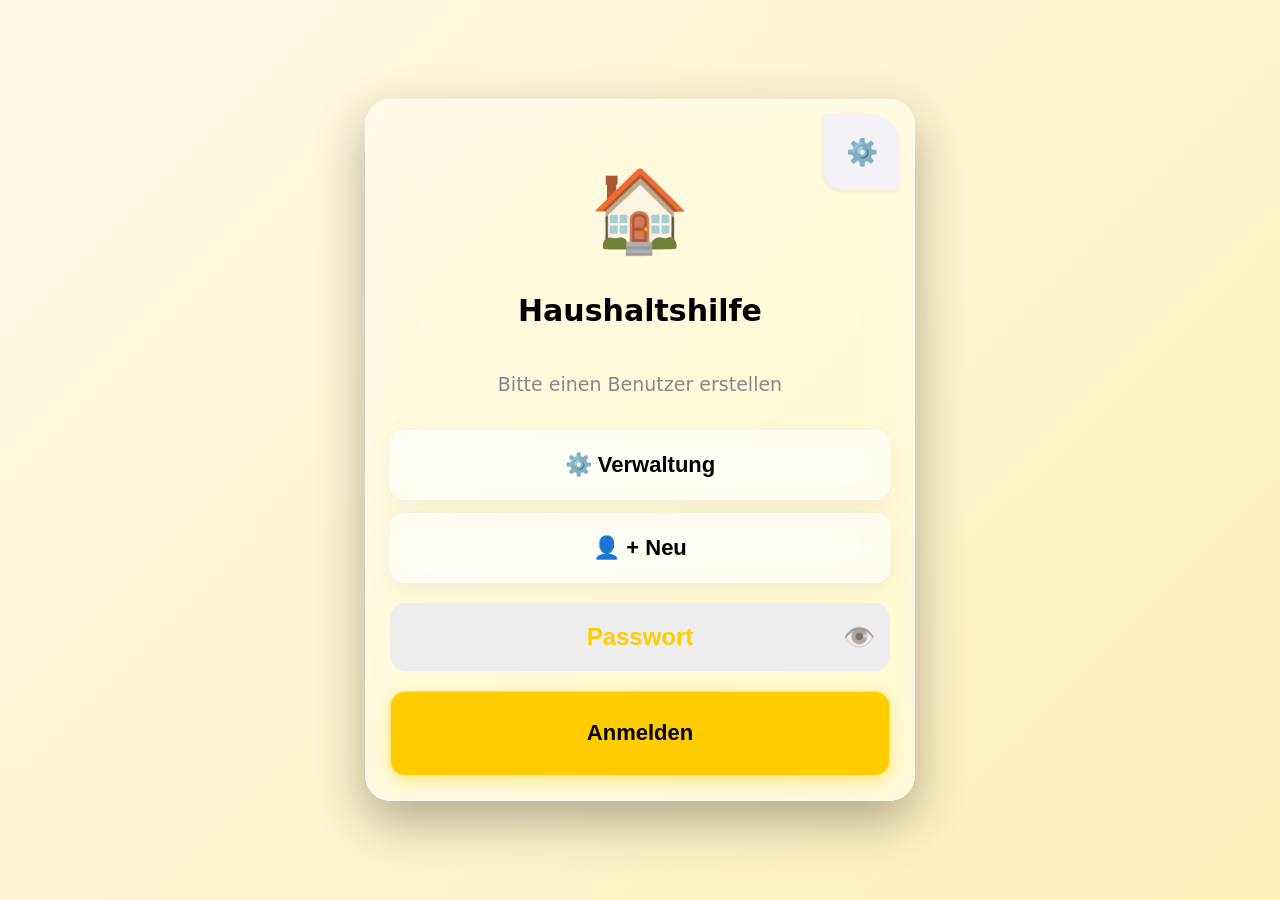
==== custom_components/haushaltshilfe/www/index.html @ 8646f54f "Add files via upload" ====
<!DOCTYPE html>
<html lang="de">
<head>
    <meta charset="UTF-8">
    <meta name="viewport" content="width=device-width, initial-scale=1.0, maximum-scale=1.0, user-scalable=no, shrink-to-fit=no, viewport-fit=cover">
    <title>Haus-Zentrale Pro 🏠</title>

    <link rel="icon" type="image/png" href="icon.png">
    <link rel="apple-touch-icon" href="icon.png">
    <link rel="manifest" href="app.webmanifest">
    
    <meta name="mobile-web-app-capable" content="yes">
    <meta name="apple-mobile-web-app-capable" content="yes">
    <meta name="theme-color" content="#ffffff">
    <meta name="referrer" content="same-origin">

    <!-- Stylesheets -->
    <link rel="stylesheet" href="style.css">
    <link rel="stylesheet" href="glass-theme.css">
    <link rel="stylesheet" href="dark-theme.css">
    <link rel="stylesheet" href="green-theme.css">
    <link rel="stylesheet" href="blue-theme.css">
    <link rel="stylesheet" href="light-theme.css">
    <link rel="stylesheet" href="winter-theme.css">
    <link rel="stylesheet" href="xmas-theme.css">
    <link rel="stylesheet" href="newyear-theme.css">
    
</head>
<body>

<div class="theme-menu-container">
    <button type="button" class="theme-toggle-top" onclick="toggleThemeMenu(event)">🎨🔍</button>
    <div id="themeDropdown" class="theme-dropdown" style="width: 260px;">
        
        <!-- OBEN: Theme-Modus (bleibt exakt so) -->
        <div onclick="event.stopPropagation()" style="display: flex; align-items: center; justify-content: space-between; padding: 10px 12px; cursor: default; border-bottom: 1px solid rgba(255,255,255,0.15); margin-bottom: 6px;">
            <span style="font-weight: 800; font-size: 0.95rem; letter-spacing: 0.5px;">🎨 Theme-Modus</span>
            <div id="themeModeBtn" onclick="toggleThemeMode()" style="font-weight: 700; cursor: pointer; padding: 6px 10px; border-radius: 8px; background: rgba(255,255,255,0.15); font-size: 0.85rem;">
                Auto 🤖
            </div>
        </div>

        <!-- MITTE: Die Themen als 2-Spalten-Grid (2 Reihen nebeneinander) -->
        <div style="display: grid; grid-template-columns: 1fr 1fr; gap: 4px; padding: 0 6px; margin-bottom: 6px;">
            <div onclick="setTheme('theme-glass')" style="padding: 8px 6px; text-align: center; border-radius: 6px;">💎 Glass</div>
            <div onclick="setTheme('theme-dark')" style="padding: 8px 6px; text-align: center; border-radius: 6px;">🌑 Dark</div>
            <div onclick="setTheme('theme-light')" style="padding: 8px 6px; text-align: center; border-radius: 6px;">☀️ Light</div>
            <div onclick="setTheme('theme-green')" style="padding: 8px 6px; text-align: center; border-radius: 6px;">🟢 Green</div>
            <div onclick="setTheme('theme-blue')" style="padding: 8px 6px; text-align: center; border-radius: 6px;">🔵 Blue</div>
            <div onclick="setTheme('theme-winter')" style="padding: 8px 6px; text-align: center; border-radius: 6px;">❄️ Winter</div>
            <div onclick="setTheme('theme-xmas')" style="padding: 8px 6px; text-align: center; border-radius: 6px; font-size: 0.85rem;">🎄 Weihnachten</div>
            <div onclick="setTheme('theme-newyear')" style="padding: 8px 6px; text-align: center; border-radius: 6px; font-size: 0.8rem;">🎆 Neujahr</div>
        </div>
        
        <!-- UNTEN: Der Zoom-Regler -->
        <div class="zoom-control-row" onclick="event.stopPropagation()" style="display:flex; align-items:center; justify-content:space-between; gap:8px; padding:10px 12px; cursor:default; border-top: 1px solid rgba(255,255,255,0.15);">
            <button type="button" class="zoom-btn" onclick="adjustSystemZoom(-0.05)">−</button>
            <span class="zoom-display" id="quickZoomLabel" onclick="resetQuickZoom()" title="Auf 100% zurücksetzen">100%</span>
            <button type="button" class="zoom-btn" onclick="adjustSystemZoom(0.05)">+</button>
        </div>
    </div>
</div>

</div>
<!-- LOGIN OVERLAY -->
<div id="loginOverlay">
    <div class="login-card">
        <button type="button" onclick="openSystemSettings()" style="position:absolute; top:0; right:0; background:#f2f2f7; border:none; border-bottom-left-radius:20px; border-top-right-radius:30px; width:60px; height:60px; font-size:1.3rem; cursor:pointer; display:flex; align-items:center; justify-content:center; z-index:10; color:#8e8e93; box-shadow: -2px 2px 5px rgba(0,0,0,0.05);">⚙️</button>
        <div style="font-size: 80px; margin-top: 40px; margin-bottom: 10px;">🏠</div>
        <h2 style="margin-bottom: 25px;">Haushaltshilfe</h2>
        
        <div id="userGrid" class="user-grid-login"></div>

        <div style="display: flex; gap: 10px; margin-bottom: 20px;">
            <button id="admin-open-btn" class="admin-btn" onclick="toggleUserAdmin()">⚙️ Verwaltung</button>
            <button id="admin-close-btn" class="admin-btn" style="display:none !important; background:var(--danger); color:white;" onclick="closeUserAdmin()">❌ Beenden</button>
            <button class="admin-btn" onclick="addUserPrompt()">👤 + Neu</button>
        </div>

        <div style="position: relative; width: 100%; margin-bottom: 20px;">
            <input type="password" id="pw" placeholder="Passwort" 
                   style="width: 100%; padding: 20px; border-radius: 15px; border: none; background: #eee; text-align: center; box-sizing: border-box; font-size: 1.2rem; color: #333; outline: none;">
            <span id="eye-icon" onclick="togglePasswordVisibility()" 
                  style="position: absolute; right: 15px; top: 50%; transform: translateY(-50%); cursor: pointer; font-size: 1.3rem; user-select: none; opacity: 0.6;">
                  👁️
            </span>
        </div>

        <button type="button" class="btn-add btn-login-gradient" style="width:100%; border-radius:15px; font-weight: bold; height: 60px;" onclick="doLogin()">Anmelden</button>
    </div>
</div>

<!-- SYSTEM SETTINGS OVERLAY -->
<div id="settingsOverlay" style="display:none; position:fixed; inset:0; background:rgba(0,0,0,0.8); align-items:center; justify-content:center; z-index:3000; backdrop-filter: blur(8px); -webkit-backdrop-filter: blur(8px);">
    <div class="login-card" style="width:90%; max-width:500px; text-align:left; padding: 30px; border: 1px solid rgba(255,255,255,0.2); max-height: 90vh; overflow-y: auto;">
        <h3 style="margin-top:0; margin-bottom: 20px; color: var(--text); display: flex; align-items: center; gap: 10px;">
            <span style="font-size: 1.4rem;">⚙️</span> System-Einstellungen
        </h3>
        
        <!-- HA-TOKEN (nur für Kiosk/direkten URL-Aufruf, wird nur auf diesem Gerät gespeichert) -->
        <label style="font-size:0.75rem; font-weight:bold; color:var(--gray); display:block; margin-bottom:8px; letter-spacing: 0.5px;">HOME-ASSISTANT-TOKEN (NUR KIOSK-MODUS)</label>
        <input type="password" id="set_token" placeholder="Long-Lived Access Token einfügen" autocomplete="off" style="width:100%; padding:12px; margin-bottom:15px; border-radius:12px; border:1px solid #ddd; box-sizing:border-box; font-size: 0.9rem; background: var(--bg); color: var(--text); outline: none;">

        <div class="settings-protected">
        <!-- MASTER-PASSWORT -->
        <label style="font-size:0.75rem; font-weight:bold; color:var(--gray); display:block; margin-bottom:8px; letter-spacing: 0.5px;">NEUES MASTER-PASSWORT (LEER = UNVERÄNDERT)</label>
        <input type="password" id="set_master_pw" placeholder="Neues Master-Passwort..." autocomplete="new-password" style="width:100%; padding:12px; margin-bottom:15px; border-radius:12px; border:1px solid #ddd; box-sizing:border-box; font-size: 0.9rem; background: var(--bg); color: var(--text); outline: none;">

        <!-- ADMIN-PASSWORT -->
        <label style="font-size:0.75rem; font-weight:bold; color:var(--gray); display:block; margin-bottom:8px; letter-spacing: 0.5px;">NEUES ADMIN-PASSWORT (LEER = UNVERÄNDERT)</label>
        <input type="password" id="set_admin_pw" placeholder="Neues Admin-Passwort..." autocomplete="new-password" style="width:100%; padding:12px; margin-bottom:20px; border-radius:12px; border:1px solid #ddd; box-sizing:border-box; font-size: 0.9rem; background: var(--bg); color: var(--text); outline: none;">
        </div>

        <!-- ZOOM-EINSTELLUNG FÜR DIESES GERÄT -->
        <label style="font-size:0.75rem; font-weight:bold; color:var(--gray); display:block; margin-bottom:8px; letter-spacing: 0.5px;">GERÄTE-ZOOM (<span id="zoomPercentLabel">100%</span>)</label>
        <div class="zoom-control-row" style="display:flex; align-items:center; gap:12px; margin-bottom:20px; padding:12px; border-radius:12px;">
            <button type="button" class="zoom-btn" onclick="adjustSystemZoom(-0.05)">−</button>
            <input type="range" id="systemZoomRange" min="0.6" max="1.6" step="0.05" value="1" oninput="previewSystemZoom(this.value)" style="flex:1; cursor:pointer; accent-color: var(--primary);">
            <button type="button" class="zoom-btn" onclick="adjustSystemZoom(0.05)">+</button>
        </div>

        <div class="settings-protected">
        <!-- TABS AUSWAHL -->
        <label style="font-size:0.75rem; font-weight:bold; color:var(--gray); display:block; margin-bottom:10px; letter-spacing: 0.5px;">SICHTBARE TABS IN DER LEISTE</label>
        <div style="display:flex; flex-direction:column; gap:8px; margin-bottom:25px; background:#f9f9fb; padding:12px; border-radius:12px; border:1px solid #ddd;">
            <label style="display:flex; align-items:center; gap:10px; font-size:0.9rem; cursor:pointer;">
                <input type="checkbox" class="tab-toggle" value="shop" checked> 🛒 Einkaufsliste
            </label>
            <label style="display:flex; align-items:center; gap:10px; font-size:0.9rem; cursor:pointer;">
                <input type="checkbox" class="tab-toggle" value="todo" checked> 📋 Haushalt / Aufgaben
            </label>
            <label style="display:flex; align-items:center; gap:10px; font-size:0.9rem; cursor:pointer;">
                <input type="checkbox" class="tab-toggle" value="food" checked> 🍽️ Essensplan
            </label>
            <label style="display:flex; align-items:center; gap:10px; font-size:0.9rem; cursor:pointer;">
                <input type="checkbox" class="tab-toggle" value="trash" checked> 🗑️ Müllkalender
            </label>
            <label style="display:flex; align-items:center; gap:10px; font-size:0.9rem; cursor:pointer;">
                <input type="checkbox" class="tab-toggle" value="finance" checked> 💶 Finanzen
            </label>
        </div>
        </div>
        
        <!-- BUTTONS -->
        <div style="display:flex; gap:12px;">
            <button type="button" style="flex:1; background:var(--primary); height:50px; border-radius:15px; font-weight:bold; color: white; border: none; cursor: pointer;" onclick="saveSystemSettings()">Speichern</button>
            <button type="button" style="flex:1; background:var(--gray); height:50px; border-radius:15px; font-weight:bold; color: white; border: none; cursor: pointer;" onclick="closeSystemSettingsCancel()">Abbrechen</button>
        </div>
    </div>
</div>

<!-- HAUPT-APP -->
<div id="app" style="display:none;">
    <div class="status-bar" id="statusInfo"></div>

    <!-- EINKAUF TAB -->
    <div id="v-shop">
        <header><h1>Einkauf 🛒</h1></header>
        <div class="split-container">
            <div class="sidebar" id="shopSidebar"></div>
            <div class="main-content">
                <div class="input-card"><input type="text" id="in-shop" class="main-input" placeholder="Was fehlt?"><button class="btn-add" onclick="addShop()">+</button></div>
                <div class="admin-row"><button class="admin-btn" onclick="addNewCat('shop')">📂 + Kategorie</button><button class="admin-btn" onclick="addNewFav('shop')">⭐️ + Favoriten</button></div>
                <div class="cat-scroll" id="cats-shop"></div>
                <div class="fav-grid" id="favs-shop"></div>
                <ul id="list-shop"></ul>
            </div>
        </div>
    </div>

    <!-- WOCHENPLAN TAB -->
    <div id="v-food" style="display:none;">
        <header><h1>Wochenplan 🍽️</h1></header>
        <div class="admin-row"><button class="admin-btn" onclick="addNewCat('food')">📂 + Kategorie</button><button class="admin-btn" onclick="addNewFav('food')">⭐️ + Favoriten</button></div>
        <div class="cat-scroll" id="cats-food"></div>
        <div class="fav-grid" id="favs-food"></div>
        <div class="week-grid">
             <div class="day-card" id="card-0"><div class="day-label"><span>🥣</span>MO</div><input type="text" id="plan-0" class="day-input" placeholder="Planlos" onchange="saveFood(0)"><select id="cook-0" class="cook-select" onchange="saveFood(0)"></select></div>
             <div class="day-card" id="card-1"><div class="day-label"><span>🥗</span>DI</div><input type="text" id="plan-1" class="day-input" placeholder="Planlos" onchange="saveFood(1)"><select id="cook-1" class="cook-select" onchange="saveFood(1)"></select></div>
             <div class="day-card" id="card-2"><div class="day-label"><span>🍲</span>MI</div><input type="text" id="plan-2" class="day-input" placeholder="Planlos" onchange="saveFood(2)"><select id="cook-2" class="cook-select" onchange="saveFood(2)"></select></div>
             <div class="day-card" id="card-3"><div class="day-label"><span>🍝</span>DO</div><input type="text" id="plan-3" class="day-input" placeholder="Planlos" onchange="saveFood(3)"><select id="cook-3" class="cook-select" onchange="saveFood(3)"></select></div>
             <div class="day-card" id="card-4"><div class="day-label"><span>🍕</span>FR</div><input type="text" id="plan-4" class="day-input" placeholder="Planlos" onchange="saveFood(4)"><select id="cook-4" class="cook-select" onchange="saveFood(4)"></select></div>
             <div class="day-card" id="card-5"><div class="day-label"><span>🍔</span>SA</div><input type="text" id="plan-5" class="day-input" placeholder="Planlos" onchange="saveFood(5)"><select id="cook-5" class="cook-select" onchange="saveFood(5)"></select></div>
             <div class="day-card" id="card-6"><div class="day-label"><span>🍗</span>SO</div><input type="text" id="plan-6" class="day-input" placeholder="Planlos" onchange="saveFood(6)"><select id="cook-6" class="cook-select" onchange="saveFood(6)"></select></div>
        </div>
        <button class="admin-btn" style="margin-top:25px; width:100%; border-style:solid; color:var(--danger); background:#fff5f5; padding: 15px;" onclick="clearWeek()">Woche zurücksetzen 🧹</button>
    </div>

    <!-- HAUS / TODO TAB -->
    <div id="v-todo" style="display:none;">
        <header><h1>Haus 🏠</h1></header>
        <div class="split-container">
            <div class="sidebar" id="todoSidebar"></div>
            <div class="main-content">
                <div class="input-card"><input type="text" id="in-todo" class="main-input" placeholder="Aufgabe..."><button class="btn-add" style="background:var(--todo)" onclick="addTodo()">+</button></div>
                <div class="admin-row"><button class="admin-btn" onclick="addNewCat('todo')">📂 + Kategorie</button><button class="admin-btn" onclick="addNewFav('todo')">⭐️ + Favoriten</button></div>
                <div class="cat-scroll" id="cats-todo"></div>
                <div class="fav-grid" id="favs-todo"></div>
                <ul id="list-todo"></ul>
            </div>
        </div>
    </div>
    
    <!-- FINANZEN TAB -->
    <div id="v-finance" style="display:none; padding-top: 20px;">
        
        <!-- ANSICHT 1: JAHRE-ÜBERSICHT -->
        <div id="finance-years-view">
            <header style="margin-bottom: 20px; padding: 0 15px;">
                <h1 style="margin: 0;">Finanz-Historie 📅</h1>
            </header>
            
            <div class="finance-controls" style="margin: 10px 15px 20px 15px; display: flex; gap: 12px; width: calc(100% - 30px); box-sizing: border-box;">
                <button type="button" onclick="addNewYear()" style="flex: 1; min-width: 0; background: var(--primary); color: white; border: none; padding: 15px 10px; border-radius: 15px; font-weight: bold; font-size: 0.95rem; cursor: pointer; box-shadow: 0 4px 10px rgba(0,0,0,0.1); white-space: nowrap; text-overflow: ellipsis; overflow: hidden;">
                    ➕ Jahr hinzufügen
                </button>
                <button type="button" onclick="if(typeof openFixkostenModal === 'function') { openFixkostenModal(); } else { document.getElementById('fixkostenModal').style.display='flex'; }" style="flex: 1; min-width: 0; background: var(--card); color: var(--text); border: 1px solid rgba(0,0,0,0.15); padding: 15px 10px; border-radius: 15px; font-weight: bold; font-size: 0.95rem; cursor: pointer; box-shadow: 0 4px 10px rgba(0,0,0,0.1); white-space: nowrap; text-overflow: ellipsis; overflow: hidden;">
                    ⚙️ Fixkosten verwalten
                </button>
            </div>

            <div id="years-container" style="margin: 0 15px; display: grid; gap: 15px;"></div>
        </div>

        <!-- ANSICHT 2: MONATS-ÜBERSICHT FÜR DAS GEWÄHLTE JAHR -->
        <div id="finance-months-view" style="display: none;">
            <header style="margin-bottom: 20px; padding: 0 15px; display: flex; align-items: center; gap: 12px;">
                <button type="button" onclick="backToYears()" style="background: var(--card); border: 1px solid rgba(0,0,0,0.15); border-radius: 12px; width: 40px; height: 40px; font-size: 1.2rem; cursor: pointer; display: flex; align-items: center; justify-content: center; color: var(--text);">⬅️</button>
                <h1 id="finance-year-title" style="margin: 0; font-size: 1.5rem;">Jahr</h1>
            </header>
            
            <div class="finance-controls" style="margin: 10px 15px 20px 15px; display: flex; gap: 12px; width: calc(100% - 30px); box-sizing: border-box;">
                <button type="button" onclick="addNewMonth()" style="flex: 1; min-width: 0; background: var(--primary); color: white; border: none; padding: 15px 10px; border-radius: 15px; font-weight: bold; font-size: 0.95rem; cursor: pointer; box-shadow: 0 4px 10px rgba(0,0,0,0.1); white-space: nowrap; text-overflow: ellipsis; overflow: hidden;">
                    ➕ Monat in diesem Jahr hinzufügen
                </button>
                <button type="button" onclick="if(typeof openFixkostenModal === 'function') { openFixkostenModal(); } else { document.getElementById('fixkostenModal').style.display='flex'; }" style="flex: 1; min-width: 0; background: var(--card); color: var(--text); border: 1px solid rgba(0,0,0,0.15); padding: 15px 10px; border-radius: 15px; font-weight: bold; font-size: 0.95rem; cursor: pointer; box-shadow: 0 4px 10px rgba(0,0,0,0.1); white-space: nowrap; text-overflow: ellipsis; overflow: hidden;">
                    ⚙️ Fixkosten verwalten
                </button>
            </div>

            <div id="months-container" style="margin: 0 15px; display: grid; gap: 15px;"></div>
        </div>

        <!-- MODAL 1: FINANZ-DETAILS / MONAT -->
        <div id="finance-modal" style="display:none; position:fixed; inset:0; background:rgba(0,0,0,0.8); z-index:10001; backdrop-filter:blur(10px); align-items:center; justify-content:center; padding:20px;">
            <div style="background:var(--card); width:100%; max-width:550px; border-radius:30px; position:relative; max-height:90vh; display:flex; flex-direction:column; box-shadow: 0 20px 50px rgba(0,0,0,0.3); overflow:hidden;">
               <button type="button" onclick="closeFinanceModal()" style="position:absolute; top:1px; right:1px; background:var(--bg); border:none; border-radius:50%; width:20px; height:20px; cursor:pointer; color:var(--text); font-weight:bold; z-index:100;">✕</button>

                <div id="modal-header-fixed" style="padding:10px; background:var(--card); border-bottom:1px solid rgba(0,0,0,0.1); z-index:10;">
                </div>

                <div id="modal-content" style="overflow-y:auto; flex:1; padding:10px 25px 25px 25px;">
                </div>
            </div>
        </div>

        <!-- MODAL 2: EIGENE FIXKOSTEN-VORLAGEN VERWALTEN -->
        <div id="fixkostenModal" style="display:none; position:fixed; inset:0; background:rgba(0,0,0,0.8); z-index:10002; backdrop-filter:blur(10px); -webkit-backdrop-filter:blur(10px); align-items:center; justify-content:center; padding:20px;">
            <div style="background:var(--card); width:100%; max-width:550px; border-radius:30px; position:relative; max-height:90vh; display:flex; flex-direction:column; box-shadow: 0 20px 50px rgba(0,0,0,0.3); overflow:hidden; padding: 25px; box-sizing: border-box;">
                
                <button type="button" onclick="if(typeof cancelFixkostenEdit === 'function') cancelFixkostenEdit(); document.getElementById('fixkostenModal').style.display='none'" style="position:absolute; top:20px; right:20px; background:var(--bg); border:none; border-radius:50%; width:40px; height:40px; cursor:pointer; color:var(--text); font-weight:bold; z-index:100;">✕</button>

                <h2 style="margin-top:0; color:var(--text); font-size:1.3rem; display:flex; align-items:center; gap:10px;">
                    ⚙️ Standard-Fixkosten
                </h2>
                <p style="font-size:0.8rem; color:var(--gray); margin-bottom:15px; line-height: 1.3;">
                    Erstelle deine eigenen wiederkehrenden Posten. Diese werden beim Anlegen eines neuen Monats automatisch eingefügt.
                </p>
                
                <!-- Eingabefelder für NEUEN Eintrag -->
                <div style="display:flex; flex-direction:column; gap:10px; margin-bottom:20px; background:var(--bg); padding:15px; border-radius:20px;">
                    <div>
                        <label style="font-size:0.7rem; font-weight:bold; color:var(--gray); display:block; margin-bottom:4px;">BEZEICHNUNG</label>
                        <input type="text" id="tpl_title" placeholder="z. B. Miete, Strom, Internet, KFZ" style="width:100%; padding:12px; border-radius:12px; border:1px solid rgba(0,0,0,0.1); box-sizing:border-box; outline:none; font-size:0.9rem; background:var(--card); color:var(--text);">
                    </div>
                    
                    <div style="display:flex; gap:10px;">
                        <div style="flex:1;">
                            <label style="font-size:0.7rem; font-weight:bold; color:var(--gray); display:block; margin-bottom:4px;">BETRAG (€)</label>
                            <input type="number" step="0.01" id="tpl_amount" placeholder="0.00" style="width:100%; padding:12px; border-radius:12px; border:1px solid rgba(0,0,0,0.1); box-sizing:border-box; outline:none; font-size:0.9rem; background:var(--card); color:var(--text);">
                        </div>
                        <div style="flex:1.4;">
                            <label style="font-size:0.7rem; font-weight:bold; color:var(--gray); display:block; margin-bottom:4px;">ANFALLES-INTERVALL</label>
                            <select id="tpl_months" style="width:100%; padding:12px; border-radius:12px; border:1px solid rgba(0,0,0,0.1); box-sizing:border-box; outline:none; font-size:0.9rem; background:var(--card); color:var(--text);">
                                <option value="all">Jeden Monat</option>
                                <option value="1,4,7,10">Quartalsweise (Jan, Apr, Jul, Okt)</option>
                                <option value="1,7">Halbjährlich (Jan, Jul)</option>
                                <option value="1">Nur im Januar</option>
                                <option value="2">Nur im Februar</option>
                                <option value="3">Nur im März</option>
                                <option value="4">Nur im April</option>
                                <option value="5">Nur im Mai</option>
                                <option value="6">Nur im Juni</option>
                                <option value="7">Nur im Juli</option>
                                <option value="8">Nur im August</option>
                                <option value="9">Nur im September</option>
                                <option value="10">Nur im Oktober</option>
                                <option value="11">Nur im November</option>
                                <option value="12">Nur im Dezember</option>
                            </select>
                        </div>
                    </div>

                    <!-- BUTTON-ZEILE DIREKT IM HTML: Speichern + Stift (Bearbeiten) + Abbrechen -->
                    <div style="display:flex; gap:10px; margin-top:5px;">
                        <button type="button" id="tplSaveBtn" data-edit-index="-1" onclick="addFixkostenTemplate()" style="flex:1; background:var(--primary); color:white; padding:14px; border:none; border-radius:12px; font-weight:bold; cursor:pointer; font-size:0.95rem; box-shadow: 0 4px 10px rgba(0,0,0,0.1);">
                            ➕ Fixkosten-Eintrag speichern
                        </button>
                        <button type="button" id="tplEditBtn" onclick="if(typeof toggleFixkostenEditMode === 'function') toggleFixkostenEditMode();" style="background:var(--accent); color:white; padding:14px 18px; border:none; border-radius:12px; font-weight:bold; cursor:pointer; font-size:1.1rem; box-shadow: 0 4px 10px rgba(0,0,0,0.1);" title="Vorlage bearbeiten">
                            ✏️
                        </button>
                        <button type="button" id="tplCancelEditBtn" onclick="cancelFixkostenEdit()" style="display:none; background:var(--danger); color:white; padding:14px 18px; border:none; border-radius:12px; font-weight:bold; cursor:pointer; font-size:1.1rem; box-shadow: 0 4px 10px rgba(0,0,0,0.1);" title="Bearbeiten abbrechen">
                            ✖
                        </button>
                    </div>
                </div>

                <!-- Liste -->
                <label style="font-size:0.7rem; font-weight:bold; color:var(--gray); display:block; margin-bottom:4px;">DEINE VORLAGEN</label>
                <div style="font-size:0.9rem; font-weight:700; color:var(--gray); opacity:0.8; margin-bottom:8px; display:flex; align-items:center; gap:4px;">
                    💡 <span>Tipp: Klicke auf einen Eintrag, um ihn zu bearbeiten.</span>
                </div>
                <div id="fixkostenList" style="overflow-y:auto; flex:1; display:flex; flex-direction:column; gap:8px; margin-bottom:15px; padding-right:5px;"></div>

                <button type="button" onclick="if(typeof cancelFixkostenEdit === 'function') cancelFixkostenEdit(); document.getElementById('fixkostenModal').style.display='none'" style="width:100%; background:var(--bg); color:var(--text); padding:14px; border:none; border-radius:15px; font-weight:bold; cursor:pointer;">
                    Schließen
                </button>
            </div>
        </div>
    </div>

    <!-- MÜLL TAB -->
    <div id="v-trash" style="display:none;">
        <header><h1>Müllabfuhr 🚛</h1></header>
        <div id="trash-content" style="background:var(--card); border-radius:25px; padding:25px; box-shadow: 0 4px 12px rgba(0,0,0,0.05); color: var(--text);">Lädt...</div>
    </div>

    <!-- TAB BAR -->
    <nav class="tab-bar">
        <button class="tab-item" id="t-shop" onclick="tab('shop')">
            <span class="icon">🛒</span>
            <span id="badge-shop" class="badge">0</span>
            Shop
        </button>
        <button class="tab-item" id="t-food" onclick="tab('food')">
            <span class="icon">🍽️</span>
            Essen
        </button>
        <button class="tab-item" id="t-todo" onclick="tab('todo')">
            <span class="icon">🏠</span>
            <span id="badge-todo" class="badge">0</span>
            Haus
        </button>
        <button class="tab-item" id="t-finance" onclick="tab('finance')"><span class="icon">💰</span>Finanzen</button>
        <button class="tab-item" id="t-trash" onclick="tab('trash')"><span class="icon">🚛</span>Müll</button>
        <button class="tab-item" id="t-logout" onclick="logout()"><span class="icon">🚪</span>Logout</button>
    </nav>
</div>

<div id="intervalModal" style="display:none; position:fixed; inset:0; background:rgba(0,0,0,0.6); align-items:center; justify-content:center; z-index:4000; backdrop-filter: blur(5px);">
    <div class="modal-content" style="background:var(--card); padding:25px; border-radius:25px; text-align:center; width:90%; max-width:400px; color: var(--text); position: relative;">
        
        <h3 style="margin-top:0; margin-bottom:20px;">Aufgabe hinzufügen</h3>
        
        <h3 id="modalTitle" style="width:100%; font-size: 1.5rem padding:12px; border-radius:12px; border:1px solid rgba(0,0,0,0.1); margin-bottom:15px; background:var(--bg); color:var(--text); box-sizing:border-box; outline: none;">Aufgabe Details</h3>
        
        <label style="font-size:0.7rem; color:var(--gray); display:block; text-align:left; margin-bottom:5px; text-transform: uppercase; font-weight: bold;">Zugeordnet an:</label>
        <select id="modalAssignee" style="width:100%; padding:15px; border-radius:15px; border:1px solid rgba(0,0,0,0.1); margin-bottom:15px; background: var(--bg); color: var(--text); outline: none; font-size: 1rem;"></select>

        <label style="font-size:0.7rem; color:var(--gray); display:block; text-align:left; margin-bottom:5px; text-transform: uppercase; font-weight: bold;">Option 1: Intervall (Zahl)</label>
        <input type="number" id="modalValue" value="1" style="width:100%; box-sizing: border-box; display:block; margin-bottom:15px; padding:15px; border-radius:15px; border:1px solid rgba(0,0,0,0.1); text-align:center; font-size:2.8rem; font-weight:bold; background: var(--bg); color: var(--text); outline: none;">
        
        <div style="display:flex; gap:10px; margin-bottom:20px;">
            <button onclick="confirmInterval('m')" style="flex:1; padding:15px 10px; background:var(--todo); color:white; border:none; border-radius:15px; font-weight:bold; cursor: pointer; font-size:1.5rem">Minuten</button>
            <button onclick="confirmInterval('s')" style="flex:1; padding:15px 10px; background:var(--todo); color:white; border:none; border-radius:15px; font-weight:bold; cursor: pointer; font-size:1.5rem">Stunden</button>
            <button onclick="confirmInterval('t')" style="flex:1; padding:15px 10px; background:var(--primary); color:white; border:none; border-radius:15px; font-weight:bold; cursor: pointer; font-size:1.5rem">Tage</button>
        </div>
        
        <div style="margin-top: 15px;">
            <label style="font-weight: bold; display: block; margin-bottom: 5px;">Standard-Uhrzeit:</label>
            <input type="time" id="modalTime" value="10:00" style="width:100%; padding:12px; border-radius:12px; border:1px solid #ddd; font-size:2.8rem; font-family: inherit;">
        </div>

        <label style="font-size:0.7rem; color:var(--gray); display:block; text-align:left; margin-bottom:5px; text-transform: uppercase; font-weight: bold;">Option 3: Wiederholung an Wochentagen</label>
        <div class="weekday-row" style="display: flex; gap: 8px; justify-content: space-between; margin-bottom: 15px;">
            <div class="day-dot" onclick="toggleDay(1, this)">M</div>
            <div class="day-dot" onclick="toggleDay(2, this)">D</div>
            <div class="day-dot" onclick="toggleDay(3, this)">M</div>
            <div class="day-dot" onclick="toggleDay(4, this)">D</div>
            <div class="day-dot" onclick="toggleDay(5, this)">F</div>
            <div class="day-dot" onclick="toggleDay(6, this)">S</div>
            <div class="day-dot" onclick="toggleDay(0, this)">S</div>
        </div>
        <button onclick="confirmInterval('days')" style="width:100%; padding:15px; background:var(--todo); color:white; border:none; border-radius:15px; font-weight:bold; margin-bottom: 20px; cursor: pointer;font-size: 1.5rem">Tage Speichern</button>

        <hr style="opacity: 0.1; margin-bottom: 20px;">

        <label style="font-size:0.7rem; color:var(--gray); display:block; text-align:left; margin-bottom:5px; text-transform: uppercase; font-weight: bold;">Option 2: Festes Datum wählen</label>
        <input type="datetime-local" id="modalDate" style="width:100%; padding:15px; border-radius:15px; border:1px solid rgba(0,0,0,0.1); background: var(--bg); color: var(--text); outline: none; font-size: 1.1rem; margin-bottom:15px; box-sizing: border-box; font-family: inherit;">
        
        <button onclick="confirmInterval('date')" style="width:100%; padding:15px; background:var(--todo); color:white; border:none; border-radius:15px; font-weight:bold; cursor: pointer; font-size: 1.5rem;">Datum nutzen ✅</button>
        
        <div style="display: flex; justify-content: center; width: 100%;">
            <button onclick="document.getElementById('intervalModal').style.display='none'" 
                    style="margin-top:20px; background:none; border:none; color:inherit; cursor: pointer; font-weight: 800; font-size: 1.5rem; height: 60px;">
                Abbrechen
            </button>
        </div>
    </div>
</div>

<!-- EDIT MODAL -->
<div id="editModal" style="display:none; position:fixed; inset:0; background:rgba(0,0,0,0.8); align-items:center; justify-content:center; z-index:5000; backdrop-filter: blur(8px);">
    <div class="modal-content" style="background:var(--card); padding:25px; border-radius:25px; width:90%; max-width:400px; color: var(--text); box-shadow: 0 10px 30px rgba(0,0,0,0.5); text-align:center;">
        
        <h3 style="margin-top:0; margin-bottom:20px;">Aufgabe bearbeiten</h3>
        
        <input type="hidden" id="edit-id">
        
        <label style="font-size:0.7rem; color:var(--gray); display:block; text-align:left; font-weight: bold; text-transform: uppercase;">Name:</label>
        <input type="text" id="edit-name" style="width:100%; font-size: 1.5rem padding:12px; border-radius:12px; border:1px solid rgba(0,0,0,0.1); margin-bottom:15px; background:var(--bg); color:var(--text); box-sizing:border-box; outline: none;">

        <label style="font-size:0.7rem; color:var(--gray); display:block; text-align:left; font-weight: bold; text-transform: uppercase; margin-bottom: 5px;">Zugeordnet an:</label>
        <select id="edit-assignee" style="width:100%; padding:12px; border-radius:12px; border:1px solid rgba(0,0,0,0.1); margin-bottom:15px; background:var(--bg); color:var(--text); box-sizing:border-box; outline: none; font-size: 1rem;"></select>

        <hr style="opacity:0.1; margin-bottom:15px;">

        <label style="font-size:0.7rem; color:var(--gray); display:block; text-align:left; font-weight: bold; text-transform: uppercase;">Option 1: Neues Intervall (Min/Std/Tage)</label>
        <input type="number" id="edit-interval-val" value="1" style="width:100%; padding:12px; border-radius:12px; border:1px solid rgba(0,0,0,0.1); text-align:center; font-size:2.8rem; font-weight:bold; background:var(--bg); color:var(--text); margin-bottom:10px; box-sizing: border-box; outline: none;">
        
        <div style="display:flex; gap:10px; margin-bottom:20px;">
            <button onclick="saveEdit('m')" style="flex:1; padding:12px 8px; background:var(--todo); color:white; border:none; border-radius:12px; font-weight:bold; cursor: pointer; font-size:1.5rem">Minuten</button>
            <button onclick="saveEdit('s')" style="flex:1; padding:12px 8px; background:var(--todo); color:white; border:none; border-radius:12px; font-weight:bold; cursor: pointer; font-size:1.5rem">Stunden</button>
            <button onclick="saveEdit('t')" style="flex:1; padding:12px 8px; background:var(--primary); color:white; border:none; border-radius:12px; font-weight:bold; cursor: pointer; font-size:1.5rem">Tage</button>
        </div>
        
        <div style="margin-top: 15px;">
            <label style="font-weight: bold; display: block; margin-bottom: 5px;">Uhrzeit:</label>
            <input type="time" id="edit-time" style="width:100%; padding:12px; border-radius:12px; border:1px solid #ddd; font-size:2.8rem; font-family: inherit;">
        </div>

        <label style="font-size:0.7rem; color:var(--gray); display:block; text-align:left; font-weight: bold; text-transform: uppercase; margin-bottom: 5px;">Option 2: Wochentage (nutzt Zahl oben)</label>
        <div class="weekday-row" id="edit-weekday-row" style="display: flex; gap: 8px; justify-content: space-between; margin-bottom: 15px;">
            <div class="day-dot" onclick="toggleDay(1, this)">M</div>
            <div class="day-dot" onclick="toggleDay(2, this)">D</div>
            <div class="day-dot" onclick="toggleDay(3, this)">M</div>
            <div class="day-dot" onclick="toggleDay(4, this)">D</div>
            <div class="day-dot" onclick="toggleDay(5, this)">F</div>
            <div class="day-dot" onclick="toggleDay(6, this)">S</div>
            <div class="day-dot" onclick="toggleDay(0, this)">S</div>
        </div>
        <button onclick="saveEdit('days')" style="width:100%; padding:12px; background:var(--todo); color:white; border:none; border-radius:12px; font-weight:bold; margin-bottom: 20px; cursor: pointer;font-size: 1.5rem">Wochentage Speichern</button>

        <hr style="opacity:0.1; margin-bottom:15px;">

        <label style="font-size:0.7rem; color:var(--gray); display:block; text-align:left; font-weight: bold; text-transform: uppercase;">Option 3: Festes Datum</label>
        <input type="datetime-local" id="edit-date-val" style="width:100%; padding:12px; border-radius:12px; border:1px solid rgba(0,0,0,0.1); background:var(--bg); color:var(--text); margin-bottom:10px; font-family:inherit; box-sizing: border-box; outline: none;">
        
        <button onclick="saveEdit('date')" style="width:100%; padding:12px; background:var(--todo); color:white; border:none; border-radius:12px; font-weight:bold; margin-bottom:20px; cursor: pointer; font-size: 1.5rem;">Datum übernehmen ✅</button>

        <div style="display:flex; gap:10px; border-top: 1px solid rgba(255,255,255,0.1); padding-top:15px;">
            <button onclick="closeEdit()" style="flex:1; background:none; border:none; color:var(--gray); cursor: pointer; font-size: 1.5rem; font-weight: 800;">Abbrechen</button>
        </div>
    </div>
</div>

<!-- SHOP QTY MODAL -->
<div id="shopQtyModal" style="display:none; position:fixed; inset:0; background:rgba(0,0,0,0.6); align-items:center; justify-content:center; z-index:4000; backdrop-filter: blur(5px);">
    <div class="modal-content" style="background:var(--card); padding:25px; border-radius:25px; text-align:center; width:90%; max-width:400px; color: var(--text); box-shadow: 0 10px 30px rgba(0,0,0,0.5);">
        
        <h3 id="shopQtyTitle" style="margin-top:0; margin-bottom:20px;">Menge festlegen</h3>
        
        <input type="number" id="shopQtyValue" value="1" style="width:100px; display:block; margin: 0 auto 25px auto; padding:15px; border-radius:15px; border:1px solid rgba(0,0,0,0.1); text-align:center; font-size:1.8rem; font-weight:bold; background: var(--bg); color: var(--text); outline: none;">
        
        <div style="display:flex; gap:10px;">
            <button onclick="confirmShopAdd()" style="flex:1; padding:15px; background:var(--primary); color:white; border:none; border-radius:15px; font-weight:bold; cursor: pointer;">Hinzufügen ✅</button>
        </div>
        
        <div style="display: flex; justify-content: center; width: 100%;">
            <button onclick="document.getElementById('shopQtyModal').style.display='none'" 
                    style="margin-top:20px; background:none; border:none; color:inherit; cursor: pointer; font-weight: 800; font-size: 1.5rem; height: 60px;">
                Abbrechen
            </button>
        </div>
    </div>
</div>

<!-- NEUES BENUTZER & BEARBEITEN MODAL -->
<div id="userModal" style="display:none; position:fixed; top:0; left:0; width:100%; height:100%; background:rgba(0,0,0,0.5); z-index:9999; align-items:center; justify-content:center;">
    <div style="background:var(--card, #fff); padding:25px; border-radius:20px; width:90%; max-width:350px; box-shadow:0 10px 25px rgba(0,0,0,0.2); box-sizing:border-box; color: var(--text);">
        <h3 id="userModalTitle" style="margin-top:0; margin-bottom:15px; font-size:1.2rem; text-align:center;">Benutzer bearbeiten</h3>
        
        <input type="hidden" id="userModalOldStr" value="">
        
        <div style="margin-bottom: 12px;">
            <label style="font-size:0.85rem; color:var(--gray); display:block; margin-bottom:5px;">Name</label>
            <input type="text" id="userModalName" placeholder="Name" style="width:100%; padding:12px; border-radius:10px; border:1px solid rgba(0,0,0,0.1); box-sizing:border-box; font-size:1rem; outline:none; background:var(--bg); color:var(--text);">
        </div>

        <div style="margin-bottom: 15px;">
            <label style="font-size:0.85rem; color:var(--gray); display:block; margin-bottom:5px;">Passwort</label>
            <input type="text" id="userModalPw" placeholder="Passwort" style="width:100%; padding:12px; border-radius:10px; border:1px solid rgba(0,0,0,0.1); box-sizing:border-box; font-size:1rem; outline:none; background:var(--bg); color:var(--text);">
        </div>

        <div style="margin-bottom: 20px; display:flex; align-items:center; gap:10px; background:rgba(0,0,0,0.03); padding:10px 12px; border-radius:10px;">
            <input type="checkbox" id="userModalPersistent" style="width:20px; height:20px; cursor:pointer;">
            <label for="userModalPersistent" style="font-size:0.9rem; cursor:pointer; user-select:none;">Dauerhaft angemeldet (kein Auto-Logout)</label>
        </div>

        <div style="display:flex; gap:10px;">
            <button type="button" onclick="closeUserModal()" style="flex:1; padding:12px; border-radius:10px; border:none; background:#e5e5ea; font-weight:bold; cursor:pointer;">Abbrechen</button>
            <button type="button" onclick="saveUserModal()" style="flex:1; padding:12px; border-radius:10px; border:none; background:var(--primary, #007aff); color:white; font-weight:bold; cursor:pointer;">Speichern</button>
        </div>
    </div>
</div>

<!-- PASSWORT ABFRAGE MODAL -->
<div id="passwordModal" style="display:none; position:fixed; top:0; left:0; width:100%; height:100%; background:rgba(0,0,0,0.5); z-index:9999; align-items:center; justify-content:center;">
    <div class="modal-content" style="background:var(--card, #fff); padding:25px; border-radius:20px; width:90%; max-width:330px; box-shadow:0 10px 25px rgba(0,0,0,0.2); box-sizing:border-box; color:var(--text); text-align:center;">
        <h3 id="passwordModalTitle" style="margin-top:0; margin-bottom:15px; font-size:1.1rem;">Passwort eingeben</h3>
        
        <input type="password" id="passwordModalInput" placeholder="Passwort..." style="width:100%; padding:12px; border-radius:12px; border:2px solid rgba(0,0,0,0.1); box-sizing:border-box; font-size:0.9rem; outline:none; text-align:center; margin-bottom:20px; background:var(--bg); color:var(--text);">

        <div style="display:flex; gap:10px;">
            <button type="button" onclick="closePasswordModal(false)" style="flex:1; padding:12px; border-radius:10px; border:none; background:#e5e5ea; font-weight:bold; cursor:pointer;">Abbrechen</button>
            <button type="button" onclick="closePasswordModal(true)" style="flex:1; padding:12px; border-radius:10px; border:none; background:var(--primary, #007aff); color:white; font-weight:bold; cursor:pointer;">OK</button>
        </div>
    </div>
</div>

<!-- RAUM HINZUFÜGEN MODAL -->
<div id="roomModal" style="display:none; position:fixed; top:0; left:0; width:100%; height:100%; background:rgba(0,0,0,0.5); z-index:9999; align-items:center; justify-content:center;">
    <div style="background:var(--card, #fff); padding:25px; border-radius:20px; width:90%; max-width:330px; box-shadow:0 10px 25px rgba(0,0,0,0.2); box-sizing:border-box; color:var(--text); text-align:center;">
        <h3 style="margin-top:0; margin-bottom:15px; font-size:1.1rem;">Neuen Raum hinzufügen</h3>
        
        <input type="text" id="newRoomInput" placeholder="Raumname (z.B. Keller)" style="width:100%; padding:12px; border-radius:12px; border:2px solid rgba(0,0,0,0.1); box-sizing:border-box; font-size:0.9rem; outline:none; text-align:center; margin-bottom:20px; background:var(--bg); color:var(--text);">

        <div style="display:flex; gap:10px;">
            <button type="button" onclick="closeRoomModal()" style="flex:1; padding:12px; border-radius:10px; border:none; background:#e5e5ea; font-weight:bold; cursor:pointer;">Abbrechen</button>
            <button type="button" onclick="confirmAddRoom()" style="flex:1; padding:12px; border-radius:10px; border:none; background:var(--primary, #007aff); color:white; font-weight:bold; cursor:pointer;">Hinzufügen</button>
        </div>
    </div>
</div>

<!-- LÖSCHEN BESTÄTIGUNGS MODAL -->
<div id="deleteModal" style="display:none; position:fixed; top:0; left:0; width:100%; height:100%; background:rgba(0,0,0,0.5); z-index:9999; align-items:center; justify-content:center;">
    <div style="background:var(--card, #fff); padding:25px; border-radius:20px; width:90%; max-width:330px; box-shadow:0 10px 25px rgba(0,0,0,0.2); box-sizing:border-box; color:var(--text); text-align:center;">
        <h3 id="deleteModalTitle" style="margin-top:0; margin-bottom:15px; font-size:1.1rem;">Wirklich löschen?</h3>
        <p id="deleteModalText" style="font-size:0.9rem; color:var(--gray); margin-bottom:20px;"></p>

        <div style="display:flex; gap:10px;">
            <button type="button" onclick="closeDeleteModal()" style="flex:1; padding:12px; border-radius:10px; border:none; background:#e5e5ea; font-weight:bold; cursor:pointer;">Abbrechen</button>
            <button type="button" id="deleteConfirmBtn" onclick="confirmDelete()" style="flex:1; padding:12px; border-radius:10px; border:none; background:var(--danger, #ff3b30); color:white; font-weight:bold; cursor:pointer;">Löschen</button>
        </div>
    </div>
</div>

<!-- Modal 1: Für Hinweise & Fehlermeldungen (z.B. falsches Passwort -> Nur "OK") -->
<div id="customConfirmModal" style="display:none; position:fixed; inset:0; background:rgba(0,0,0,0.8); align-items:center; justify-content:center; z-index:9999; backdrop-filter: blur(8px);">
    <div class="modal-card" style="background:var(--card, #1c1c1e); padding:25px; border-radius:20px; width:90%; max-width:380px; text-align:center; box-shadow: 0 20px 60px rgba(0,0,0,0.5); color:var(--text, #fff);">
        <h3 id="customConfirmTitle" style="margin-top:0; margin-bottom:10px; font-size:1.3rem;">Hinweis</h3>
        <p id="customConfirmMessage" style="margin-bottom:20px; font-size:1rem; opacity:0.9;"></p>
        <div style="display:flex;">
            <button type="button" id="customConfirmYes" onclick="resolveConfirm(true)" style="width:100%; padding:12px; border-radius:12px; border:none; background:#007aff; color:#fff; cursor:pointer; font-weight:800;">OK</button>
        </div>
    </div>
</div>

<!-- Modal 2: Eigens für den Löschvorgang (Mit "Abbrechen" und "Löschen") -->
<div id="customDeleteModal" style="display:none; position:fixed; inset:0; background:rgba(0,0,0,0.8); align-items:center; justify-content:center; z-index:9999; backdrop-filter: blur(8px);">
    <div class="modal-card" style="background:var(--card, #1c1c1e); padding:25px; border-radius:20px; width:90%; max-width:380px; text-align:center; box-shadow: 0 20px 60px rgba(0,0,0,0.5); color:var(--text, #fff);">
        <h3 id="customDeleteTitle" style="margin-top:0; margin-bottom:10px; font-size:1.3rem;">Benutzer löschen</h3>
        <p id="customDeleteMessage" style="margin-bottom:20px; font-size:1rem; opacity:0.9;"></p>
        <div style="display:flex; gap:10px;">
            <button type="button" onclick="resolveDelete(false)" style="flex:1; padding:12px; border-radius:12px; border:1px solid rgba(255,255,255,0.2); background:transparent; color:inherit; cursor:pointer; font-weight:800;">Abbrechen</button>
            <button type="button" onclick="resolveDelete(true)" style="flex:1; padding:12px; border-radius:12px; border:none; background:#ff3b30; color:#fff; cursor:pointer; font-weight:800;">Löschen</button>
        </div>
    </div>
</div>

<!-- Modal: Für Texteingaben (z.B. neue Kategorie oder Favorit) -->
<div id="customInputModal" style="display:none; position:fixed; inset:0; background:rgba(0,0,0,0.8); align-items:center; justify-content:center; z-index:9999; backdrop-filter: blur(8px);">
    <div class="modal-card" style="background:var(--card, #1c1c1e); padding:25px; border-radius:20px; width:90%; max-width:380px; text-align:center; box-shadow: 0 20px 60px rgba(0,0,0,0.5); color:var(--text, #fff);">
        <h3 id="customInputTitle" style="margin-top:0; margin-bottom:10px; font-size:1.3rem;">Eingabe</h3>
        <p id="customInputMessage" style="margin-bottom:15px; font-size:1rem; opacity:0.9;"></p>
        
        <!-- Schönes Eingabefeld im Design -->
        <input type="text" id="customInputField" style="width:100%; padding:12px; border-radius:12px; border:2px solid rgba(255,255,255,0.3); background:rgba(255,255,255,0.1); color:inherit; font-weight:800; font-size:1rem; margin-bottom:20px; outline:none; box-sizing:border-box;" placeholder="Hier eingeben...">
        
        <div style="display:flex; flex-direction:column; gap:10px;">
            <button type="button" onclick="resolveInput(false)" style="width:100%; padding:12px; border-radius:12px; border:1px solid rgba(255,255,255,0.2); background:transparent; color:inherit; cursor:pointer; font-weight:800;">Abbrechen</button>
            <button type="button" onclick="resolveInput(true)" style="width:100%; padding:12px; border-radius:12px; border:none; background:#0984e3; color:#fff; cursor:pointer; font-weight:800;">OK</button>
        </div>
    </div>
</div>

<!-- Modal: Speziell für die Wochentags-Auswahl beim Essen (0-6) -->
<div id="customFoodModal" style="display:none; position:fixed; inset:0; background:rgba(0,0,0,0.8); align-items:center; justify-content:center; z-index:9999; backdrop-filter: blur(8px);">
    <div class="modal-card" style="background:var(--card, #1c1c1e); padding:25px; border-radius:20px; width:90%; max-width:380px; text-align:center; box-shadow: 0 20px 60px rgba(0,0,0,0.5); color:var(--text, #fff);">
        <h3 id="customFoodTitle" style="margin-top:0; margin-bottom:10px; font-size:1.3rem;">Essen planen</h3>
        <p id="customFoodMessage" style="margin-bottom:15px; font-size:1rem; opacity:0.9; line-height:1.4;"></p>
        
        <!-- Eingabefeld für die Zahl (0-6) -->
        <input type="number" id="customFoodField" min="0" max="6" style="width:100%; padding:12px; border-radius:12px; border:2px solid rgba(255,255,255,0.3); background:rgba(255,255,255,0.1); color:inherit; font-weight:800; font-size:1.2rem; margin-bottom:20px; outline:none; text-align:center; box-sizing:border-box;" placeholder="0-6">
        
        <!-- Buttons untereinander -->
        <div style="display:flex; flex-direction:column; gap:10px;">
            <button type="button" onclick="resolveFoodPrompt(false)" style="width:100%; padding:12px; border-radius:12px; border:1px solid rgba(255,255,255,0.2); background:transparent; color:inherit; cursor:pointer; font-weight:800;">Abbrechen</button>
            <button type="button" onclick="resolveFoodPrompt(true)" style="width:100%; padding:12px; border-radius:12px; border:none; background:#0984e3; color:#fff; cursor:pointer; font-weight:800;">OK</button>
        </div>
    </div>
</div>
<!-- SKRIPTE WITH CACHE-BUSTING -->
<script src="config.js?v=1.1.1"></script>
<script src="script.js?v=1.1.1"></script>
<script src="finance.js?v=1.1.1"></script>
</body>
</html>
---- custom_components/haushaltshilfe/www/style.css ----
:root { 
    --primary: #34c759; 
    --accent: #ff9500; 
    --danger: #ff3b30; 
    --todo: #007aff; 
    --trash: #5856d6; 
    --bg: #f2f2f7; 
    --card: #ffffff; 
    --text: #1c1c1e; 
    --gray: #8e8e93; 
    --app-zoom: 1; 
    --primary-color: #34c759;
    --card-background-color: rgba(255, 255, 255, 0.9);
    --primary-text-color: #1c1c1e;
}

/* --- BASIS SETUP --- */
/* WICHTIG: Kein calc(16px * var(--app-zoom)) mehr hier, da document.body.style.zoom bereits alles skaliert! */
html { 
    font-size: 16px !important; 
    -webkit-text-size-adjust: 100%;
} 

body { 
    font-family: -apple-system, system-ui, sans-serif; 
    background-color: var(--bg); 
    margin: 0; 
    padding: calc(env(safe-area-inset-top) + 10px) 20px calc(8.5rem + env(safe-area-inset-bottom)) 20px; 
    color: var(--text); 
    -webkit-tap-highlight-color: transparent; 
    overflow-x: hidden; 
    transition: background 0.3s ease; 
    width: 100%;
    box-sizing: border-box;
}

/* ========================================================
   --- SIDEBAR DRAG & DROP STYLING ---
   ======================================================== */
.side-btn {
    user-select: none !important;
    -webkit-user-select: none !important;
    transition: transform 0.15s ease, box-shadow 0.15s ease, border-color 0.15s ease !important;
}

/* Element, das gerade gezogen wird */
.side-btn.dragging-side-btn {
    opacity: 0.65 !important;
    transform: scale(0.96) !important;
    box-shadow: 0 10px 25px rgba(0, 0, 0, 0.35) !important;
    z-index: 100 !important;
    cursor: grabbing !important;
}

/* Ziel-Position (wohin verschoben wird) */
.side-btn.drag-over-side-btn {
    transform: scale(1.04) !important;
    border: 2px dashed var(--primary, #0984e3) !important;
    box-shadow: 0 0 15px rgba(9, 132, 227, 0.5) !important;
}

/* ========================================================
   --- SIDEBAR & FINANCE DRAG & DROP STYLING ---
   ======================================================== */
.side-btn, .month-card {
    user-select: none !important;
    -webkit-user-select: none !important;
    transition: transform 0.15s ease, box-shadow 0.15s ease, border-color 0.15s ease !important;
}

/* Element, das gerade gezogen wird */
.side-btn.dragging-side-btn, .month-card.dragging-side-btn {
    opacity: 0.65 !important;
    transform: scale(0.96) !important;
    box-shadow: 0 10px 25px rgba(0, 0, 0, 0.35) !important;
    z-index: 100 !important;
    cursor: grabbing !important;
}

/* Ziel-Position (wohin verschoben wird) */
.side-btn.drag-over-side-btn, .month-card.drag-over-side-btn {
    transform: scale(1.04) !important;
    border: 2px dashed var(--primary, #0984e3) !important;
    box-shadow: 0 0 15px rgba(9, 132, 227, 0.5) !important;
}
/* --- ZOOM REGLER STYLING (FÜR LOGIN & THEME-MENÜ) --- */
.zoom-control-row {
    display: flex !important;
    align-items: center !important;
    justify-content: space-between !important;
    padding: 0.75rem 1.1rem !important;
    background: rgba(120, 120, 120, 0.08) !important;
    border-radius: 16px !important;
    margin-top: 12px !important;
    gap: 10px !important;
}

.theme-dropdown .zoom-control-row {
    border-radius: 0 !important;
    margin-top: 0 !important;
    border-top: 1px solid rgba(120, 120, 120, 0.15) !important;
}

.zoom-btn {
    background: var(--card) !important;
    color: var(--text) !important;
    border: 1px solid rgba(120, 120, 120, 0.25) !important;
    border-radius: 12px !important;
    width: 2.75rem !important;
    height: 2.75rem !important;
    font-size: 1.4rem !important;
    font-weight: 800 !important;
    cursor: pointer !important;
    display: flex !important;
    align-items: center !important;
    justify-content: center !important;
    box-shadow: 0 2px 5px rgba(0,0,0,0.05) !important;
    margin: 0 !important;
    padding: 0 !important;
    flex-shrink: 0 !important;
}

.zoom-btn:active {
    transform: scale(0.92) !important;
}

.zoom-display {
    font-size: 1rem !important;
    font-weight: 800 !important;
    color: var(--text) !important;
    cursor: pointer !important;
    user-select: none;
    text-align: center;
    flex: 1;
    white-space: nowrap !important;
}

/* --- Z-INDEX FIX: LÖSCH-MODAL IMMER ÜBER DEM MONATS-MODAL --- */
body #customDeleteModal,
body #deleteModal {
    z-index: 999999 !important;
}

/* --- EXTRA MOBILE VERKLEINERUNG (NUR FÜRS HANDY & HA APP) --- */
@media (max-width: 767px) {
    html {
        font-size: 14.5px !important;
    }
    body {
        padding: calc(env(safe-area-inset-top) + 10px) 12px calc(7.5rem + env(safe-area-inset-bottom)) 12px !important;
    }
    .split-container {
        gap: 10px !important;
    }
    .sidebar {
        width: max-content !important;
        flex-shrink: 0 !important;
    }
    .side-btn { 
        background: var(--card); 
        border: 1px solid #ddd; 
        padding: 0.75rem 0.65rem !important; 
        border-radius: 18px; 
        font-weight: 800; 
        font-size: 0.75rem !important; 
        text-align: center; 
        cursor: pointer; 
        color: var(--gray); 
        box-shadow: 0 2px 5px rgba(0,0,0,0.05); 
        white-space: nowrap !important;
    }
    ul {
        display: grid !important;
        grid-template-columns: 1fr !important;
        gap: 12px !important;
    }
}

/* --- FINALES THEME-POPUP: HANDY & DESKTOP FIX --- */
.theme-dropdown {
    display: none !important;
    visibility: hidden;
    opacity: 0;
    position: fixed; 
    top: 50%;
    left: 50%;
    transform: translate(-50%, -50%) scale(0.9);
    background: var(--card) !important; 
    backdrop-filter: blur(25px);
    -webkit-backdrop-filter: blur(25px);
    min-width: 16rem;
    border-radius: 25px;
    box-shadow: 0 20px 60px rgba(0,0,0,0.5);
    z-index: 1000000 !important;
    border: 1px solid rgba(120, 120, 120, 0.2);
    overflow: hidden;
    transition: transform 0.2s ease, opacity 0.2s ease;
}

.theme-dropdown.show {
    display: block !important;
    visibility: visible !important;
    opacity: 1 !important;
    transform: translate(-50%, -50%) scale(1) !important;
}

.theme-dropdown div {
    padding: 1.35rem;
    text-align: center;
    font-weight: bold;
    font-size: 1.2rem;
    cursor: pointer;
    color: var(--text) !important; 
    border-bottom: 1px solid rgba(120, 120, 120, 0.1);
    -webkit-tap-highlight-color: transparent;
    white-space: nowrap;
}

.theme-dropdown div:active {
    background: rgba(120, 120, 120, 0.2);
}

.theme-dropdown div:last-child {
    border-bottom: none;
}

.tab-item { position: relative; }

.badge {
    position: absolute;
    top: 2px;
    right: 12px;
    background: #ff3b30;
    color: white;
    font-size: 0.65rem;
    font-weight: bold;
    padding: 0.1rem 0.35rem;
    border-radius: 10px;
    min-width: 1rem;
    border: 2px solid var(--bg);
    display: none;
    pointer-events: none;
    z-index: 10;
}

.badge.visible { display: block; }

.badge-blink {
    background-color: var(--danger) !important;
    animation: badge-pulse 1.5s infinite !important;
}

@keyframes badge-pulse {
    0% { transform: scale(1); box-shadow: 0 0 0 0 rgba(255, 59, 48, 0.7); }
    70% { transform: scale(1.2); box-shadow: 0 0 0 10px rgba(255, 59, 48, 0); }
    100% { transform: scale(1); box-shadow: 0 0 0 0 rgba(255, 59, 48, 0); }
}

/* --- Mülleimer-Button --- */
.btn-del-item {
    background: transparent !important;
    border: none !important;
    outline: none !important;
    box-shadow: none !important;
    cursor: pointer;
    font-size: 1.2rem;
    padding: 0;
    margin: 0;
    flex-shrink: 0;
}

.btn-del-item:focus, 
.btn-del-item:active {
    background: transparent !important;
    border: none !important;
    box-shadow: none !important;
    transform: scale(0.9);
}

@keyframes slideUp {
    from { opacity: 0; transform: translate(-50%, 10px); }
    to { opacity: 1; transform: translate(-50%, 0); }
}

@keyframes fadeIn {
    from { opacity: 0; transform: translate(-50%, -10px); }
    to { opacity: 1; transform: translate(-50%, 0); }
}

@keyframes gradient-move { 
    0% { background-position: 0% 50%; } 
    50% { background-position: 100% 50%; } 
    100% { background-position: 0% 50%; } 
}

/* --- GRADIENT EFFEKTE & UI --- */
.btn-login-gradient { 
    background: linear-gradient(45deg, #ff9500, #ff2d55, #5856d6, #007aff) !important; 
    background-size: 300% 300% !important; 
    animation: gradient-move 5s ease infinite; 
    color: white !important; 
    border: none !important; 
    box-shadow: 0 4px 15px rgba(0,0,0,0.2); 
}

.user-name-gradient { 
    background: linear-gradient(45deg, #ff9500, #ff2d55, #5856d6, #007aff); 
    background-size: 300% 300%; 
    animation: gradient-move 5s ease infinite; 
    -webkit-background-clip: text; 
    -webkit-text-fill-color: transparent; 
    font-weight: 800; 
    display: inline-block; 
    white-space: nowrap !important;
}

.admin-mode .user-edit-pen { display: flex !important; }      
        
.cook-select { flex: 1 1 100px; max-width: 45%; min-width: 90px; width: auto !important; margin-top: 0 !important; padding: 0.5rem 0.65rem; border-radius: 10px; border: 1px solid rgba(0,0,0,0.1); font-size: 0.85rem; background: var(--card); color: var(--text); outline: none; cursor: pointer; font-weight: 600; box-sizing: border-box; }

.cook-select option { background: var(--card); color: var(--text); }

.user-del-x, .user-edit-pen { 
    position: absolute; 
    width: 1.6rem; 
    height: 1.6rem; 
    border-radius: 50%; 
    display: none; 
    align-items: center; 
    justify-content: center; 
    border: 2px solid white; 
    z-index: 10; 
    font-size: 0.75rem; 
}

.user-edit-pen { top: -0.5rem; left: -0.5rem; background: var(--accent); }
.user-del-x { top: -0.5rem; right: -0.5rem; background: var(--danger); }

.admin-mode .user-del-x, 
.admin-mode .user-edit-pen { display: flex !important; }
    
#editModal input:not([type="time"]), 
#intervalModal input:not([type="time"]),
#intervalModal select,
#editModal select,
#shopQtyModal input { 
    width: 100%; 
    padding: 0.75rem; 
    border-radius: 12px; 
    border: 1px solid rgba(0,0,0,0.1); 
    background: var(--bg); 
    color: var(--text); 
    font-size: 1rem; 
    box-sizing: border-box; 
    outline: none; 
    margin-bottom: 10px; 
}

body.theme-dark #editModal input { border-color: rgba(255,255,255,0.1); }

button[onclick^="openEdit"] { display: flex; align-items: center; justify-content: center; transition: transform 0.1s active; }
button[onclick^="openEdit"]:active { transform: scale(0.9); background: #e5e5ea; }

/* --- GEZIELTER FIX FÜR UHRZEIT-FELDER --- */
#modalTime, #edit-time {
    width: 100%;
    padding: 0.65rem 0.75rem;
    border-radius: 12px;
    border: 1px solid rgba(0,0,0,0.1);
    background: var(--bg);
    color: var(--text);
    font-size: 1rem;
    box-sizing: border-box;
    outline: none;
    margin-bottom: 10px;
    height: auto !important;
}

#editModal label, #intervalModal label { 
    font-size: 0.75rem; 
    font-weight: bold; 
    color: var(--gray); 
    display: block; 
    margin-bottom: 5px; 
    text-transform: uppercase; 
}

#editModal hr, #intervalModal hr { 
    border: 0; 
    border-top: 1px solid rgba(255,255,255,0.1); 
    margin: 15px 0; 
}  

.theme-toggle-top { 
    position: absolute; 
    top: calc(env(safe-area-inset-top) + 2.2rem);
    right: 20px; 
    left: auto; 
    transform: none; 
    background: var(--card); 
    border: 1px solid #ddd; 
    border-radius: 12px; 
    padding: 0.4rem 0.8rem; 
    font-size: 1.1rem; 
    cursor: pointer; 
    z-index: 1500; 
    box-shadow: 0 2px 10px rgba(0,0,0,0.1); 
    color: var(--text); 
    display: flex; 
    align-items: center; 
    justify-content: center; 
}

.split-container { display: flex; gap: 15px; width: 100%; box-sizing: border-box; align-items: flex-start; }
.sidebar { display: flex; flex-direction: column; gap: 10px; width: max-content; flex-shrink: 0; }
.side-btn { 
    background: var(--card); 
    border: 1px solid #ddd; 
    padding: 0.9rem 0.85rem; 
    border-radius: 18px; 
    font-weight: 800; 
    font-size: 0.8rem; 
    text-align: center; 
    cursor: pointer; 
    color: var(--gray); 
    box-shadow: 0 2px 5px rgba(0,0,0,0.05); 
    white-space: nowrap !important;
}
.side-btn.active-shop { background: var(--primary); color: white; border-color: var(--primary); }
.side-btn.active-todo { background: var(--todo); color: white; border-color: var(--todo); }
.cat-btn.active-shop { background: var(--primary) !important; color: white !important; } 
.cat-btn.active-food { background: var(--accent) !important; color: white !important; }
.cat-btn.active-todo { background: var(--todo) !important; color: white !important; }
.side-btn-add { border: 2px dashed var(--accent); color: var(--accent); background: transparent; }
.main-content { flex: 1; min-width: 0; }

#loginOverlay { position: fixed; inset: 0; background: var(--bg); display: flex; align-items: center; justify-content: center; z-index: 2000; padding: 0; }

.login-card { 
    background: var(--card); 
    padding: 1.8rem; 
    border-radius: 26px; 
    box-shadow: 0 20px 50px rgba(0,0,0,0.1); 
    text-align: center; 
    position: relative; 
    color: var(--text); 
    box-sizing: border-box; 
}

.user-grid-login { display: grid; grid-template-columns: 1fr 1fr; gap: 12px; margin-bottom: 15px; }
.user-btn { width: 100%; padding: 0.75rem; border-radius: 18px; border: 1px solid #ddd; background: var(--card); font-weight: bold; cursor: pointer; transition: 0.2s; font-size: 0.95rem; position: relative; color: var(--text); white-space: nowrap !important; }
.user-btn.selected { background: #d1ffd1 !important; border-color: var(--primary) !important; border-width: 2.5px; transform: scale(1.03); }
.status-bar { 
    position: absolute; 
    top: calc(env(safe-area-inset-top) + 10px); 
    right: 20px; 
    text-align: right; 
    font-size: 0.7rem; 
    color: var(--gray); 
    font-weight: 600; 
    line-height: 1.3; 
}
header { margin-bottom: 20px; margin-top: 20px; }
h1 { font-size: 2rem; font-weight: 800; margin: 0; color: var(--text); white-space: nowrap; }

.input-card { background: var(--card); padding: 0.75rem; border-radius: 20px; display: flex; align-items: center; box-shadow: 0 4px 12px rgba(0,0,0,0.05); margin-bottom: 15px; width: 100%; box-sizing: border-box; }
.main-input { flex-grow: 1; min-width: 0; border: none; padding: 0.65rem; font-size: 1.1rem; outline: none; background: transparent; color: var(--text); }
.btn-add { flex-shrink: 0; background: var(--primary); color: white; border: none; width: 3.1rem; height: 3.1rem; border-radius: 16px; font-size: 1.5rem; cursor: pointer; display: flex; align-items: center; justify-content: center; }

.admin-row { display: flex; gap: 10px; margin-bottom: 20px; flex-wrap: wrap; }
.admin-btn { flex: 1; background: var(--card); border: 1px dashed #c7c7cc; padding: 0.65rem; border-radius: 12px; font-size: 0.7rem; font-weight: 700; cursor: pointer; color: var(--text); white-space: nowrap !important; }

.cat-scroll { display: flex; gap: 10px; overflow-x: auto; padding-bottom: 15px; scrollbar-width: none; }
.cat-btn { background: var(--card); border: none; padding: 0.65rem 1.25rem; border-radius: 14px; font-size: 0.8rem; font-weight: 700; white-space: nowrap !important; color: var(--gray); cursor: pointer; flex-shrink: 0; }

.fav-grid { display: flex; flex-wrap: wrap; gap: 10px; margin-bottom: 25px; }
.fav-chip { background: var(--card); padding: 0.75rem 1.1rem; border-radius: 18px; font-size: 0.9rem; font-weight: 600; box-shadow: 0 2px 5px rgba(0,0,0,0.05); border: 1px solid #e5e5ea; cursor: pointer; display: flex; align-items: center; color: var(--text); white-space: nowrap !important; }
.del-fav { color: var(--danger); margin-left: 10px; font-weight: 800; font-size: 1.1rem; }
.del-cat { color: var(--danger); margin-left: 6px; font-weight: 800; font-size: 1.1rem; }

ul { list-style: none; padding: 0; margin: 0; display: grid; grid-template-columns: 1fr; gap: 15px; align-items: stretch; width: 100%; }
li { background: var(--card); padding: 1.1rem; display: flex; flex-direction: column; justify-content: space-between; border-radius: 22px; box-shadow: 0 2px 8px rgba(0,0,0,0.03); font-size: 1rem; width: 100%; min-width: 0; box-sizing: border-box; color: var(--text); word-break: break-word; }

.week-grid { display: grid; gap: 12px; margin-top: 10px; }
.day-card { background: var(--card); padding: 0.95rem; border-radius: 20px; display: flex; align-items: center; gap: 15px; box-shadow: 0 2px 6px rgba(0,0,0,0.04); border-left: 6px solid var(--accent); color: var(--text); pointer-events: auto !important; user-select: text !important; -webkit-user-select: text !important; }
.day-label { display: flex; flex-direction: column; align-items: center; line-height: 1; font-size: 0.7rem; min-width: 3.4rem; font-weight: 800; color: var(--accent); white-space: nowrap !important; }
.day-label span { font-size: 1.5rem; margin-bottom: 5px; }
.day-input { flex: 2 1 120px; min-width: 80px; border: none; font-size: 1rem; outline: none; color: var(--text); background: transparent; font-weight: 500; pointer-events: auto !important; user-select: text !important; -webkit-user-select: text !important; box-sizing: border-box; }

/* Tab-Bar skaliert durch Zoom ebenfalls sauber über die volle Breite */
.tab-bar { 
    position: fixed; 
    bottom: 0; 
    left: 0; 
    right: 0; 
    width: calc(100vw / var(--app-zoom, 1));
    background: var(--card); 
    backdrop-filter: blur(20px); 
    -webkit-backdrop-filter: blur(20px); 
    display: flex; 
    padding: 0.9rem 0 calc(1.25rem + env(safe-area-inset-bottom)); 
    border-top: 1px solid #d1d1d6; 
    z-index: 1000; 
}
.tab-item { border: none; background: none; color: var(--gray); font-size: 0.75rem; font-weight: 700; display: flex; flex-direction: column; align-items: center; flex: 1; cursor: pointer; white-space: nowrap !important; }
.tab-item.active-shop { color: var(--primary); }
.tab-item.active-food { color: var(--accent); }
.tab-item.active-todo { color: var(--todo); }
.tab-item.active-trash { color: var(--trash); }
.tab-item.active-finance { color: var(--primary); }
.tab-item .icon { font-size: 1.6rem; margin-bottom: 5px; }

.trash-row { display: flex; flex-direction: column; padding: 0.95rem 0; border-bottom: 1px solid #f2f2f7; color: var(--text); }
.trash-header { display: flex; justify-content: space-between; align-items: center; gap: 10px; }
.trash-name { font-weight: 700; font-size: 1.1rem; white-space: nowrap !important; }
.trash-days { font-weight: 800; font-size: 1.1rem; white-space: nowrap !important; }
.trash-date { font-size: 0.85rem; color: var(--gray); margin-top: 5px; font-weight: 600; }

/* --- MONATE & JAHRE BASIS --- */
#months-container, #years-container { display: grid; grid-template-columns: repeat(2, minmax(0, 1fr)); gap: 10px; width: 100%; margin: 0 auto; box-sizing: border-box; }
.month-card { background: var(--card); border-radius: 25px; padding: 1rem; margin-bottom: 0; box-shadow: 0 4px 15px rgba(0,0,0,0.05); transition: transform 0.1s; cursor: pointer; display: flex; flex-direction: column; width: 100%; min-width: 0; box-sizing: border-box; }
.month-card:active { transform: scale(0.96); }
.month-card h2 { margin: 0 0 12px 0; font-size: 1.1rem; color: var(--primary); border-bottom: 1px solid rgba(0,0,0,0.05); padding-bottom: 8px; display: flex; justify-content: space-between; align-items: center; white-space: nowrap !important; gap: 5px; }

#years-container .month-card { padding: 1rem; margin-bottom: 0; border-radius: 25px; width: 100%; min-width: 0; box-sizing: border-box; }
#years-container .month-card h3 { font-size: 1.1rem; margin: 0 0 10px 0; white-space: nowrap !important; }
#years-container .month-card div { font-size: 0.85rem; }
#years-container .month-card .summary-total { font-size: 0.95rem; margin-top: 10px; padding-top: 10px; border-top: 1px solid rgba(0,0,0,0.1); }

.finance-input-row { display: flex; gap: 8px; margin-bottom: 20px; width: 100%; box-sizing: border-box; }
.finance-input-row input, .finance-input-row select { background: var(--bg); border: none; padding: 0.75rem; border-radius: 12px; color: var(--text); font-size: 1rem; outline: none; min-width: 0; box-sizing: border-box; }
.finance-item { display: flex; justify-content: space-between; align-items: center; gap: 8px; background: rgba(0,0,0,0.03); padding: 0.5rem 0.75rem; border-radius: 12px; margin-bottom: 6px; font-size: 0.85rem; min-width: 0; }
.finance-summary { margin-top: auto; padding-top: 10px; border-top: 1px solid rgba(0,0,0,0.05); font-size: 0.8rem; display: grid; gap: 4px; }
.summary-line { display: flex; justify-content: space-between; align-items: center; gap: 6px; opacity: 0.8; white-space: nowrap; }
.summary-total { display: flex; justify-content: space-between; align-items: center; gap: 6px; font-weight: 800; color: var(--primary); font-size: 0.95rem; margin-top: 5px; white-space: nowrap; }

.modal-row, .weekday-row { display: flex !important; gap: 8px !important; margin-bottom: 15px !important; width: 100% !important; align-items: center !important; }
.day-dot { flex: 1 !important; height: 3.1rem !important; font-size: 1rem !important; display: flex !important; align-items: center !important; justify-content: center !important; cursor: pointer !important; font-weight: 800 !important; border-radius: 12px !important; transition: 0.2s !important; border: 1px solid rgba(0,0,0,0.1) !important; }
.modal-row input { flex: 2 !important; min-width: 0 !important; font-size: 1rem !important; } 
.modal-row select { flex: 3 !important; min-width: 0 !important; font-size: 1rem !important; }

/* --- TABLET / PC / LAPTOP OPTIMIERUNG --- */
@media (min-width: 768px) {
    html { 
        font-size: 20px !important; 
    }
    
    body { 
        padding: 1.75rem !important; 
        padding-bottom: 11rem !important; 
        margin: 0; 
        width: 100%; 
        box-sizing: border-box; 
    }

    .input-card { 
        background: var(--card); 
        padding: 0.75rem 1.25rem !important; 
        border-radius: 20px; 
        display: flex !important; 
        align-items: center !important; 
        box-shadow: 0 4px 12px rgba(0,0,0,0.05); 
        margin-bottom: 1.25rem !important; 
        width: 100% !important; 
        box-sizing: border-box !important; 
        gap: 15px !important; 
    }

    .main-input { 
        font-size: 1.5rem !important; 
        height: 3.5rem !important; 
        flex: 1 !important; 
        min-width: 0 !important; 
        border: none; 
        outline: none; 
        background: transparent; 
        color: var(--text); 
    }

    .btn-add { 
        flex-shrink: 0 !important; 
        width: 4.25rem !important; 
        height: 4.25rem !important; 
        font-size: 2.2rem !important; 
        display: flex !important; 
        align-items: center !important; 
        justify-content: center !important; 
    }

    .sidebar { 
        width: max-content !important; 
        gap: 0.8rem !important; 
        flex-shrink: 0 !important; 
    }
    
    .side-btn { 
        width: 100% !important; 
        min-height: 4.25rem !important; 
        padding: 0.75rem 1.25rem !important; 
        font-size: 0.9rem !important; 
        border-radius: 28px !important; 
        white-space: nowrap !important; 
        display: flex !important; 
        align-items: center !important; 
        justify-content: center !important; 
        box-sizing: border-box !important;
    }

    ul {
        display: flex !important;
        flex-wrap: wrap !important;
        gap: 15px !important;
        align-items: stretch !important;
        width: 100% !important;
    }

    li {
        flex: 1 1 max(10rem, calc((100% - 75px) / 6)) !important;
        width: auto !important;
        max-width: 100% !important;
        min-width: 0 !important;
        margin: 0 !important;
    }

    .week-grid { display: grid !important; grid-template-columns: 1fr !important; gap: 15px !important; }
    .admin-btn { padding: 0.9rem !important; font-size: 0.9rem !important; border-radius: 15px !important; margin-bottom: 15px !important; white-space: nowrap !important; }
    .cat-btn { padding: 1rem 1.4rem !important; font-size: 0.85rem !important; border-radius: 20px !important; margin-right: 10px !important; margin-bottom: 10px !important; white-space: nowrap !important; }
    .fav-chip { padding: 1rem 1.4rem !important; font-size: 0.85rem !important; border-radius: 25px !important; box-shadow: 0 4px 8px rgba(0,0,0,0.1) !important; min-height: 0.5rem; white-space: nowrap !important; }
    .del-fav { font-size: 1.5rem !important; margin-left: 1rem !important; }
    
    .tab-bar { min-height: 5.5rem !important; height: auto !important; padding-bottom: calc(1rem + env(safe-area-inset-bottom)) !important; }
    .tab-item .icon { font-size: 2.2rem !important; }
    .user-btn { padding: 1rem !important; font-size: 1.1rem !important; white-space: nowrap !important; }
    .user-del-x, .user-edit-pen { width: 1.8rem !important; height: 1.8rem !important; font-size: 0.9rem !important; }

    .theme-toggle-top { 
        position: absolute !important; 
        top: calc(env(safe-area-inset-top) + 2.5rem) !important; 
        right: 1.75rem !important; 
        left: auto !important; 
        transform: none !important; 
        padding: 0.4rem 1rem !important; 
        font-size: 1.5rem !important; 
        border-radius: 16px !important; 
        border-width: 2px !important; 
        box-shadow: 0 4px 15px rgba(0,0,0,0.15) !important; 
        z-index: 1000 !important; 
        display: flex !important; 
        justify-content: center !important; 
        align-items: center !important; 
    }
    
    .status-bar {
        right: 1.75rem !important;
        font-size: 0.85rem !important;
    }

    #months-container, #years-container { 
        display: grid !important; 
        grid-template-columns: repeat(4, minmax(0, 1fr)) !important; 
        gap: 1rem !important; 
        margin: 0 !important;
        width: 100% !important;
    }

    .month-card, #years-container .month-card { 
        padding: 1.1rem !important; 
        margin-bottom: 0 !important; 
        border-radius: 26px !important; 
        min-width: 0 !important;
        box-sizing: border-box !important;
    }
    
    .month-card h2, #years-container .month-card h3 { 
        font-size: 1.4rem !important; 
        margin-bottom: 0.75rem !important; 
        white-space: nowrap !important;
    }
    
    .month-card .finance-item { 
        font-size: 1.1rem !important; 
        padding: 0.6rem 0.7rem !important; 
        margin-bottom: 0.4rem !important; 
        border-radius: 14px !important; 
    }
    
    #years-container .month-card div { 
        font-size: 1rem !important; 
    }
    
    #years-container .month-card .summary-total, .summary-total { 
        font-size: 1.25rem !important; 
        margin-top: 0.6rem !important; 
        padding-top: 0.6rem !important; 
        border-top: 2px solid rgba(0,0,0,0.1) !important; 
    }

    .finance-summary { 
        font-size: 1rem !important; 
        padding-top: 0.75rem !important; 
        margin-top: 0.75rem !important; 
    }
    
    .summary-line { 
        display: flex !important; 
        justify-content: space-between !important; 
        margin-bottom: 0.3rem !important; 
    }
}

@media (hover: none), (pointer: coarse), (max-device-width: 900px) {
    body #months-container, body #years-container { display: grid !important; grid-template-columns: repeat(2, minmax(0, 1fr)) !important; gap: 10px !important; width: 100% !important; max-width: 100% !important; margin: 0 auto !important; justify-content: center !important; box-sizing: border-box !important; }
    body #months-container .month-card, body #years-container .month-card { display: flex !important; flex-direction: column !important; width: 100% !important; min-width: 0 !important; max-width: 100% !important; flex: unset !important; padding: 12px !important; margin: 0 !important; box-sizing: border-box !important; overflow: hidden !important; }
    body #months-container .month-card h2, body #months-container .month-card h3, body #years-container .month-card h3, body .month-card .summary-total { white-space: normal !important; word-break: break-word !important; font-size: 0.95rem !important; }
    body .input-card { padding: 0.65rem !important; margin-bottom: 15px !important; gap: 8px !important; }
    body .main-input { font-size: 1.05rem !important; height: 2.5rem !important; }
    body .input-card .btn-add { width: 2.8rem !important; height: 2.8rem !important; font-size: 1.4rem !important; }
}


/* ========================================================
   --- 1. AUSNAHMEN: ZENTRIERTE FENSTER (LÖSCHEN, PASSWORT, FOOD, SHOPPING) ---
   ======================================================== */
body #deleteModal,
body #customDeleteModal,
body #customConfirmModal,
body #customInputModal,
body #customFoodModal,
body #roomModal,
body #passwordModal,
body #userModal,
body #shopQtyModal {
    position: fixed !important;
    inset: 0 !important;
    top: 0 !important;
    left: 0 !important;
    width: calc(100vw / var(--app-zoom, 1)) !important;
    height: calc(100vh / var(--app-zoom, 1)) !important;
    height: calc(100dvh / var(--app-zoom, 1)) !important;
    background: rgba(0, 0, 0, 0.6) !important;
    backdrop-filter: blur(5px) !important;
    -webkit-backdrop-filter: blur(5px) !important;
    /* WICHTIG: Hier KEIN display: none!, damit dein JavaScript das Modal normal steuern kann */
    align-items: center !important;
    justify-content: center !important;
    z-index: 999999 !important;
    padding: 20px !important;
    box-sizing: border-box !important;
}

body #deleteModal > div,
body #customDeleteModal > div,
body #customConfirmModal > div,
body #customInputModal > div,
body #customFoodModal > div,
body #roomModal > div,
body #passwordModal > div,
body #userModal > div,
body #shopQtyModal > div {
    position: relative !important;
    width: 100% !important;
    max-width: min(420px, 90vw) !important;
    min-width: 280px !important;
    height: auto !important;
    max-height: 85vh !important;
    margin: auto !important;
    background: var(--card) !important;
    border-radius: 26px !important;
    padding: 24px !important;
    box-shadow: 0 20px 50px rgba(0,0,0,0.3) !important;
    display: flex !important;
    flex-direction: column !important;
    justify-content: space-between !important;
    align-items: stretch !important;
    text-align: center !important;
    box-sizing: border-box !important;
    overflow-y: auto !important;
}

body div[id*="Modal"]:not(#loginOverlay):not(#settingsOverlay):not(#intervalModal):not(#editModal):not(#finance-modal):not(#fixkostenModal):not(#deleteModal):not(#customDeleteModal):not(#customConfirmModal):not(#customInputModal):not(#customFoodModal):not(#passwordModal):not(#shopQtyModal):not(#roomModal):not(#userModal),
body div[id*="modal"]:not(#loginOverlay):not(#settingsOverlay):not(#intervalModal):not(#editModal):not(#finance-modal):not(#fixkostenModal):not(#deleteModal):not(#customDeleteModal):not(#customConfirmModal):not(#customInputModal):not(#customFoodModal):not(#passwordModal):not(#shopQtyModal):not(#roomModal):not(#userModal):not(#modal-header-fixed):not(#modal-content),
body div[id*="Overlay"]:not(#loginOverlay):not(#settingsOverlay):not(#toastOverlay),
body .modal-overlay:not(#loginOverlay):not(#settingsOverlay) {
    position: fixed !important;
    inset: 0 !important;
    top: 0 !important;
    left: 0 !important;
    width: calc(100vw / var(--app-zoom, 1)) !important;
    height: calc(100vh / var(--app-zoom, 1)) !important;
    height: calc(100dvh / var(--app-zoom, 1)) !important;
    padding: calc(15px / var(--app-zoom, 1)) !important;
    margin: 0 !important;
    box-sizing: border-box !important;
    display: flex !important;
    align-items: center !important;
    justify-content: center !important;
    overflow: hidden !important;
    transform: none !important;
}

body div[id*="Modal"]:not(#intervalModal):not(#editModal):not(#finance-modal):not(#fixkostenModal):not(#deleteModal):not(#customDeleteModal):not(#customConfirmModal):not(#customInputModal):not(#customFoodModal):not(#passwordModal):not(#shopQtyModal):not(#roomModal):not(#userModal) > div,
body div[id*="modal"]:not(#intervalModal):not(#editModal):not(#finance-modal):not(#fixkostenModal):not(#deleteModal):not(#customDeleteModal):not(#customConfirmModal):not(#customInputModal):not(#customFoodModal):not(#passwordModal):not(#shopQtyModal):not(#roomModal):not(#userModal):not(#modal-header-fixed):not(#modal-content) > div,
body .modal-overlay > div,
body .modal-card {
    position: relative !important;
    width: 100% !important;
    max-width: 100% !important;
    height: 100% !important;
    height: calc(100dvh / var(--app-zoom, 1) - 30px / var(--app-zoom, 1)) !important;
    max-height: calc(100dvh / var(--app-zoom, 1) - 30px / var(--app-zoom, 1)) !important;
    margin: auto !important;
    border-radius: 20px !important;
    padding: calc(20px / var(--app-zoom, 1)) !important;
    box-sizing: border-box !important;
    display: flex !important;
    flex-direction: column !important;
    justify-content: flex-start !important;
    overflow-x: hidden !important;
    overflow-y: auto !important;
    -webkit-overflow-scrolling: touch !important;
}
/* ========================================================
   --- 2. FINANZ- (MONAT) & FIXKOSTEN-MODALS (AUCH VOLLBILD) ---
   ======================================================== */
body #finance-modal,
body #fixkostenModal {
    position: fixed !important;
    inset: 0 !important;
    top: 0 !important;
    left: 0 !important;
    background: rgba(0, 0, 0, 0.8) !important;
    backdrop-filter: blur(10px) !important;
    -webkit-backdrop-filter: blur(10px) !important;
    z-index: 10002 !important;
    align-items: center !important;     /* Zentriert das innere Fenster */
    justify-content: center !important; /* Zentriert das innere Fenster */
    padding: calc(15px / var(--app-zoom, 1)) !important; /* Gibt den Rand rundherum vor */
    box-sizing: border-box !important;
    width: calc(100vw / var(--app-zoom, 1)) !important;
    height: calc(100vh / var(--app-zoom, 1)) !important;
    height: calc(100dvh / var(--app-zoom, 1)) !important;
}

body #finance-modal > div,
body #fixkostenModal > div {
    position: relative !important;
    background: var(--card) !important;
    color: var(--text) !important;
    width: 96% !important;
    max-width: 100% !important;
    height: 100% !important;
    height: calc(100dvh / var(--app-zoom, 1) - 30px / var(--app-zoom, 1)) !important;
    max-height: calc(100dvh / var(--app-zoom, 1) - 30px / var(--app-zoom, 1)) !important;
    margin: auto !important;
    border-radius: 10px !important; /* Schöne abgerundete Ecken */
    padding: calc(20px / var(--app-zoom, 1)) !important;
    box-sizing: border-box !important;
    display: flex !important;
    flex-direction: column !important;
    justify-content: flex-start !important;
    box-shadow: 0 20px 50px rgba(0,0,0,0.3) !important;
    overflow-x: hidden !important;
    overflow-y: auto !important;
    -webkit-overflow-scrolling: touch !important;
}

body #finance-modal button[onclick="closeFinanceModal()"],
body #fixkostenModal > div > button:first-of-type {
    position: absolute !important;
    top: 14px !important;
    right: 14px !important;
    left: auto !important;
    bottom: auto !important;
    width: 2.6rem !important;
    height: 2.6rem !important;
    min-height: unset !important;
    font-size: 1.2rem !important;
    border-radius: 50% !important;
    background: rgba(255, 255, 255, 0.35) !important;
    color: var(--text) !important;
    border: 1px solid rgba(120, 120, 120, 0.2) !important;
    display: flex !important;
    align-items: center !important;
    justify-content: center !important;
    cursor: pointer !important;
    z-index: 10005 !important;
    padding: 0 !important;
    margin: 0 !important;
}

body #fixkostenModal > div > button:last-of-type {
    display: none !important;
}

body #finance-modal #modal-header-fixed {
    position: relative !important;
    flex: 0 0 auto !important;
    width: 100% !important;
    min-width: 0 !important;
    height: auto !important;
    padding: 4px 0 14px 0 !important;
    margin: 0 !important;
    background: transparent !important;
    border-bottom: 1px solid rgba(120, 120, 120, 0.2) !important;
    box-sizing: border-box !important;
    display: block !important;
    z-index: 10 !important;
}

body #finance-modal #modal-header-fixed > div:first-child {
    padding-right: 3.2rem !important;
    margin-bottom: 12px !important;
    height: auto !important;
    background: transparent !important;
}

body #finance-modal #modal-header-fixed h2 {
    font-size: 1.4rem !important;
    margin: 0 !important;
    text-align: left !important;
    color: var(--text) !important;
}

body #finance-modal .finance-input-row {
    display: flex !important;
    flex-direction: row !important;
    flex-wrap: nowrap !important;
    gap: 8px !important;
    width: 100% !important;
    height: auto !important;
    margin: 0 !important;
    align-items: center !important;
    box-sizing: border-box !important;
    background: transparent !important;
}

body #finance-modal .finance-input-row input[type="number"] {
    width: 22% !important;
    flex: 0 0 22% !important;
    height: 3.2rem !important;
    font-size: 1rem !important;
    padding: 0 8px !important;
    margin: 0 !important;
    background: rgba(255, 255, 255, 0.85) !important;
    color: #1c1c1e !important;
    border: 2px solid var(--primary) !important;
    border-radius: 12px !important;
    box-sizing: border-box !important;
}

body #finance-modal .finance-input-row input[type="text"] {
    flex: 1 1 auto !important;
    width: auto !important;
    height: 3.2rem !important;
    font-size: 1rem !important;
    padding: 0 10px !important;
    margin: 0 !important;
    background: rgba(255, 255, 255, 0.85) !important;
    color: #1c1c1e !important;
    border: 2px solid var(--primary) !important;
    border-radius: 12px !important;
    box-sizing: border-box !important;
}

body #finance-modal .finance-input-row select {
    width: 3.4rem !important;
    flex: 0 0 3.4rem !important;
    height: 3.2rem !important;
    font-size: 1.3rem !important;
    padding: 0 !important;
    margin: 0 !important;
    background: rgba(255, 255, 255, 0.85) !important;
    color: #1c1c1e !important;
    border: 2px solid var(--primary) !important;
    border-radius: 12px !important;
    text-align: center !important;
    box-sizing: border-box !important;
}

body #finance-modal .finance-input-row .btn-add {
    width: 3.8rem !important;
    flex: 0 0 3.8rem !important;
    height: 3.2rem !important;
    font-size: 1rem !important;
    margin: 0 !important;
    background: var(--primary) !important;
    color: #ffffff !important;
    border: none !important;
    border-radius: 12px !important;
    font-weight: 800 !important;
    display: flex !important;
    align-items: center !important;
    justify-content: center !important;
}

body #finance-modal #modal-content {
    position: relative !important;
    background: transparent !important;
    color: var(--text) !important;
    overflow-y: auto !important;
    flex: 1 1 auto !important;
    width: 100% !important;
    padding: 12px 4px !important;
    margin: 0 !important;
    display: block !important;
    box-sizing: border-box !important;
}

body #finance-modal .finance-item {
    display: flex !important;
    justify-content: space-between !important;
    align-items: center !important;
    padding: 0.75rem 1rem !important;
    font-size: 1rem !important;
    font-weight: 600 !important;
    border-radius: 12px !important;
    margin-bottom: 8px !important;
    background: rgba(255, 255, 255, 0.65) !important;
    color: var(--text) !important;
}

body #fixkostenList {
    overflow-y: auto !important;
    flex: 1 1 auto !important;
    width: 100% !important;
    display: flex !important;
    flex-direction: column !important;
    gap: 8px !important;
    box-sizing: border-box !important;
    padding-right: 5px !important;
    background: transparent !important;
}

/* ========================================================
   --- 3. ZENTRIERTE AUSNAHMEN (LÖSCH-, PASSWORT-, FOOD- & SHOPPING-FENSTER) ---
   ======================================================== */
body #deleteModal,
body #customDeleteModal,
body #customConfirmModal,
body #customInputModal,
body #customFoodModal,
body #roomModal,
body #passwordModal,
body #userModal,
body #shopQtyModal {
    position: fixed !important;
    inset: 0 !important;
    top: 0 !important;
    left: 0 !important;
    width: calc(100vw / var(--app-zoom, 1)) !important;
    height: calc(100vh / var(--app-zoom, 1)) !important;
    height: calc(100dvh / var(--app-zoom, 1)) !important;
    background: rgba(0, 0, 0, 0.6) !important;
    backdrop-filter: blur(5px) !important;
    -webkit-backdrop-filter: blur(5px) !important;
    display: none !important;
    align-items: center !important;
    justify-content: center !important;
    z-index: 999999 !important;
    padding: 20px !important;
    box-sizing: border-box !important;
}

body #deleteModal.show, body #deleteModal[style*="display: flex"], body #deleteModal[style*="display:flex"],
body #customDeleteModal.show, body #customDeleteModal[style*="display: flex"], body #customDeleteModal[style*="display:flex"],
body #customConfirmModal.show, body #customConfirmModal[style*="display: flex"], body #customConfirmModal[style*="display:flex"],
body #customInputModal.show, body #customInputModal[style*="display: flex"], body #customInputModal[style*="display:flex"],
body #customFoodModal.show, body #customFoodModal[style*="display: flex"], body #customFoodModal[style*="display:flex"],
body #roomModal.show, body #roomModal[style*="display: flex"], body #roomModal[style*="display:flex"],
body #passwordModal.show, body #passwordModal[style*="display: flex"], body #passwordModal[style*="display:flex"],
body #userModal.show, body #userModal[style*="display: flex"], body #userModal[style*="display:flex"],
body #shopQtyModal.show, body #shopQtyModal[style*="display: flex"], body #shopQtyModal[style*="display:flex"] {
    display: flex !important;
}

body #deleteModal > div,
body #customDeleteModal > div,
body #customConfirmModal > div,
body #customInputModal > div,
body #customFoodModal > div,
body #roomModal > div,
body #passwordModal > div,
body #userModal > div,
body #shopQtyModal > div {
    position: relative !important;
    width: 100% !important;
    max-width: min(420px, 90vw) !important;
    min-width: 280px !important;
    height: auto !important;             /* HIER GEÄNDERT: Höhe passt sich dem Inhalt an */
    max-height: 85vh !important;         /* Begrenzt, damit es nicht überläuft */
    min-height: unset !important;        /* Keine erzwungene Mindesthöhe mehr */
    margin: auto !important;
    background: var(--card) !important;
    border-radius: 26px !important;
    padding: 24px !important;
    box-shadow: 0 20px 50px rgba(0,0,0,0.3) !important;
    display: flex !important;
    flex-direction: column !important;
    justify-content: space-between !important;
    align-items: stretch !important;
    text-align: center !important;
    box-sizing: border-box !important;
    overflow-y: auto !important;
}

body #deleteModalTitle,
body #customDeleteTitle,
body #customConfirmTitle,
body #customInputTitle,
body #customFoodTitle,
body #passwordModalTitle,
body #userModalTitle,
body #shopQtyTitle,
body #roomModal h3 {
    width: 100% !important;
    max-width: 100% !important;
    font-size: 1.5rem !important;
    font-weight: 900 !important;
    line-height: 1.2 !important;
    text-align: center !important;
    margin: 0 0 12px 0 !important;
    word-break: break-word !important;
}

body #deleteModalText,
body #customDeleteMessage,
body #customConfirmMessage,
body #customInputMessage,
body #customFoodMessage {
    width: 100% !important;
    max-width: 100% !important;
    font-size: 1.1rem !important;
    font-weight: 600 !important;
    line-height: 1.35 !important;
    color: var(--text) !important;
    text-align: center !important;
    margin: 0 0 20px 0 !important;
    word-break: break-word !important;
}

body #deleteModal > div > div:last-child,
body #customDeleteModal > div > div:last-child,
body #customConfirmModal > div > div:last-child,
body #customInputModal > div > div:last-child,
body #customFoodModal > div > div:last-child,
body #roomModal > div > div:last-child,
body #passwordModal > div > div:last-child,
body #userModal > div > div:last-child,
body #shopQtyModal > div {
    display: flex !important;
    flex-direction: column !important;
    gap: 10px !important;
    width: 100% !important;
    margin-top: auto !important;
}

body #deleteModal button,
body #customDeleteModal button,
body #customConfirmModal button,
body #customInputModal button,
body #customFoodModal button,
body #roomModal button,
body #passwordModal button,
body #userModal button,
body #shopQtyModal button {
    width: 100% !important;
    min-height: 3rem !important;
    font-size: 1.05rem !important;
    font-weight: 800 !important;
    border-radius: 14px !important;
    margin: 0 !important;
}

/* ========================================================
   --- 4. LOGIN-KARTE & SYSTEM-EINSTELLUNGEN (FESTE GRÖSSE UNABHÄNGIG VOM ZOOM) ---
   ======================================================== */
body #loginOverlay .login-card,
body #settingsOverlay .login-card {
    display: flex !important;
    flex-direction: column !important;
    justify-content: space-between !important;
    align-items: stretch !important;
    width: 100% !important;
    max-width: 550px !important; /* Bleibt auf allen Geräten immer gleich breit (max. 450px) */
    min-width: 350px !important;
    height: auto !important;
    max-height: 85vh !important; /* Begrenzt, damit es auf kleinen Handy-Bildschirmen nicht überläuft */
    margin: auto !important;     /* Sitzt perfekt zentriert in der Bildschirmmitte */
    border-radius: 26px !important;
    box-shadow: 0 20px 50px rgba(0,0,0,0.3) !important;
    box-sizing: border-box !important;
    overflow-y: auto !important;
    padding: 24px !important;
}

/* Verteilt die Blöcke im inneren Bereich sauber */
body #settingsOverlay .login-card > * {
    width: 100% !important;
    max-width: 100% !important;
    box-sizing: border-box !important;
    flex: 0 1 auto !important;
}

body #loginOverlay .login-card > button[onclick="openSystemSettings()"] {
    position: absolute !important;
    top: 14px !important;
    right: 14px !important;
    width: 3.8rem !important;
    height: 3.8rem !important;
    min-height: unset !important;
    margin: 0 !important;
}

body #userGrid.user-grid-login {
    display: grid !important;
    grid-template-columns: repeat(2, minmax(0, 1fr)) !important;
    gap: 1.75rem !important;
    width: 100% !important;
    margin-bottom: 0.75rem !important;
}

body #userGrid.user-grid-login .user-btn {
    width: 100% !important;
    min-height: 3.5rem !important;
    font-size: 1.1rem !important;
    margin: 0 !important;
    box-sizing: border-box !important;
    white-space: nowrap !important;
    text-overflow: ellipsis !important;
}

body #loginOverlay .login-card > div[style*="display: flex"],
body #loginOverlay .login-card > div[style*="display:flex"] {
    display: flex !important;
    flex-direction: column !important;
    gap: 0.65rem !important;
    width: 100% !important;
}

body #settingsOverlay .login-card > div[style*="display:flex"]:not(.zoom-control-row) {
    display: flex !important;
    flex-direction: column !important;
    gap: 0.65rem !important;
    width: 100% !important;
}

body #loginOverlay #admin-close-btn[style*="display: none"],
body #loginOverlay #admin-close-btn[style*="display:none"] {
    display: none !important;
}

body #loginOverlay .login-card button:not([onclick="openSystemSettings()"]):not(.user-btn):not(.user-del-x):not(.user-edit-pen),
body #settingsOverlay .login-card button:not(.zoom-btn) {
    width: 100% !important;
    flex: none !important;
    margin: 0 !important;
    min-height: 3.5rem !important;
    font-size: 1.1rem !important;
}

body #settingsOverlay label {
    display: flex !important;
    flex-direction: row !important;
    align-items: center !important;
}

body #settingsOverlay input[type="checkbox"] {
    width: 1.4rem !important;
    height: 1.4rem !important;
    min-height: unset !important;
    margin: 0 !important;
    flex-shrink: 0 !important;
}

//* ========================================================
   --- EDIT- & INTERVAL-MODAL (ZENTRIERT MIT RAND & ZOOM-SCHUTZ) ---
   ======================================================== */
#intervalModal,
#editModal {
    position: fixed !important;
    inset: 0 !important;
    top: 0 !important;
    left: 0 !important;
    right: 0 !important;
    bottom: 0 !important;
    width: calc(100vw / var(--app-zoom, 1)) !important;
    height: calc(100vh / var(--app-zoom, 1)) !important;
    height: calc(100dvh / var(--app-zoom, 1)) !important;
    background: rgba(0, 0, 0, 0.6) !important;
    backdrop-filter: blur(8px) !important;
    -webkit-backdrop-filter: blur(8px) !important;
    display: none !important;
    align-items: center !important;
    justify-content: center !important;
    z-index: 99999 !important;
    padding: 20px !important;
    box-sizing: border-box !important;
}

/* Wenn sie geöffnet werden (egal ob per .show oder Inline-Style) */
#intervalModal.show, 
#intervalModal[style*="display: flex"], 
#intervalModal[style*="display:flex"],
#editModal.show, 
#editModal[style*="display: flex"], 
#editModal[style*="display:flex"] {
    display: flex !important;
}

/* Innerer Inhalt der Modal-Karte */
#intervalModal > div,
#editModal > div {
    position: relative !important;
    background: var(--card) !important;
    color: var(--text) !important;
    width: 96% !important;
    max-width: 100% !important;
    min-width: 300px !important;
    height: auto !important;
    max-height: 85vh !important;
    margin: auto !important;
    border-radius: 26px !important;
    padding: 25px !important;
    display: flex !important;
    flex-direction: column !important;
    box-sizing: border-box !important;
    overflow-y: auto !important;
    box-shadow: 0 20px 50px rgba(0,0,0,0.3) !important;
    text-align: left !important;
}

/* Haupt-Überschriften (Ignoriert #modalTitle, damit es ein Feld bleibt) */
#intervalModal h3:not(#modalTitle),
#editModal h3 {
    font-size: 1.5rem !important;
    font-weight: 900 !important;
    margin-top: 0 !important;
    margin-bottom: 15px !important;
    text-align: center !important;
}

/* Labels */
#intervalModal label,
#editModal label {
    font-size: 0.75rem !important;
    display: block !important;
    text-align: left !important;
    font-weight: bold !important;
    text-transform: uppercase !important;
    margin-bottom: 5px !important;
}

/* Inputs, Selects, Datumsfelder UND #modalTitle bekommen exakt dieselben Box-Maße */
#modalTitle,
#intervalModal input:not([type="time"]):not(.day-dot),
#intervalModal select,
#editModal input:not([type="time"]):not(.day-dot),
#editModal select,
#intervalModal input[type="time"],
#intervalModal input[type="datetime-local"],
#editModal input[type="time"],
#editModal input[type="datetime-local"] {
    width: 100% !important;
    padding: 12px 15px !important;
    border-radius: 14px !important;
    font-size: 1rem !important;
    box-sizing: border-box !important;
    outline: none !important;
    margin-top: 0 !important;
    margin-bottom: 15px !important;
    font-family: inherit !important;
}

/* Einheitliche Haupt-Zahlenfelder */
#modalValue,
#edit-interval-val {
    font-size: 1.8rem !important;
    font-weight: bold !important;
    text-align: center !important;
}

/* Aufgaben-Bezeichnung (#modalTitle & #edit-name) exakt gleich groß */
#modalTitle,
#intervalModal input[type="text"],
#editModal #edit-name {
    font-size: 1.2rem !important;
    font-weight: bold !important;
    text-align: center !important;
    padding: 12px 15px !important;
    height: auto !important;
    line-height: 1.4 !important;
    display: block !important;
    box-sizing: border-box !important;
}

#intervalModal .weekday-row,
#editModal .weekday-row {
    display: flex !important;
    flex-wrap: nowrap !important; /* Verhindert das Umspringen/Überlappen */
    gap: 22px !important;           /* Sauberer Abstand zwischen den Kreisen */
    justify-content: space-between !important;
    margin-bottom: 15px !important;
    width: 100% !important;
    box-sizing: border-box !important;
}

#intervalModal .day-dot,
#editModal .day-dot {
    flex: 1 1 0 !important;        /* Teilt den Platz gleichmäßig auf, ohne Überlappung */
    min-width: 0 !important;
    height: 2.8rem !important;
    font-size: 0.95rem !important;
    display: flex !important;
    align-items: center !important;
    justify-content: center !important;
    cursor: pointer !important;
    font-weight: 800 !important;
    border-radius: 12px !important;      /* Übernimmt die Theme-Textfarbe (nicht mehr hart schwarz) */
    user-select: none !important;
    box-sizing: border-box !important;
}

/* Trennlinien */
#intervalModal hr,
#editModal hr {
    border: 0 !important;
    margin: 15px 0 !important;
    width: 100% !important;
}
---- custom_components/haushaltshilfe/www/glass-theme.css ----
/* --- GLASS THEME BASIS & HINTERGRUND (LILA VERLAUF) --- */
body.theme-glass { background: linear-gradient(135deg, #667eea 0%, #764ba2 100%) !important; background-attachment: fixed; background-size: cover; --text: #1c1c1e; }
body.theme-glass #loginOverlay { background: linear-gradient(135deg, #667eea 0%, #764ba2 100%) !important; }

/* --- ALLGEMEINER GLAS-EFFEKT (HELL) --- */
body.theme-glass .login-card, body.theme-glass .input-card, body.theme-glass li, body.theme-glass .day-card, body.theme-glass #trash-content, body.theme-glass .cat-btn, body.theme-glass .fav-chip, body.theme-glass .tab-bar, body.theme-glass .theme-toggle-top, body.theme-glass .admin-btn, body.theme-glass .cook-select, body.theme-glass .user-btn, body.theme-glass .month-card { background: rgba(255, 255, 255, 0.4) !important; backdrop-filter: blur(20px) saturate(180%); -webkit-backdrop-filter: blur(20px) saturate(180%); border: 1px solid rgba(255, 255, 255, 0.4) !important; box-shadow: 0 8px 32px rgba(0, 0, 0, 0.1) !important; color: #000000 !important; }

/* --- SIDEBAR BUTTONS (ZAHL DIREKT NEBEN NAME) --- */
body.theme-glass .side-btn { background: rgba(255, 255, 255, 0.4) !important; backdrop-filter: blur(20px) saturate(180%); border: 1px solid rgba(255, 255, 255, 0.4) !important; color: #000000 !important; display: flex !important; flex-direction: row !important; justify-content: flex-start !important; align-items: center !important; gap: 10px !important; padding: 8px 12px !important; min-height: 50px !important; border-radius: 12px !important; }

/* --- TEXTE SCHWARZ AUF GLAS --- */
body.theme-glass h1, body.theme-glass .main-input, body.theme-glass .day-input, body.theme-glass .cat-btn, body.theme-glass .admin-btn, body.theme-glass .fav-chip, body.theme-glass .trash-name, body.theme-glass .day-label span, body.theme-glass .status-bar, body.theme-glass .tab-item, body.theme-glass .user-label, body.theme-glass #list-todo li div { color: #000000 !important; font-weight: 700 !important; }

/* --- AKTIVE ELEMENTE (LILA & WEISSE SCHRIFT) --- */
body.theme-glass .side-btn.active-shop, body.theme-glass .side-btn.active-todo, body.theme-glass .cat-btn.active-shop, body.theme-glass .cat-btn.active-food, body.theme-glass .cat-btn.active-todo, body.theme-glass .user-btn.selected { background: #5856d6 !important; color: #ffffff !important; border-color: rgba(255, 255, 255, 0.6) !important; box-shadow: 0 5px 15px rgba(88, 86, 214, 0.4) !important; }

/* --- TAB-BAR TOTAL-RESET GLASS --- */
body.theme-glass .tab-bar { padding: 0 !important; margin: 0 !important; height: 80px !important; display: flex !important; align-items: stretch !important; justify-content: space-around !important; border-top: 1px solid rgba(255,255,255,0.2) !important; }
body.theme-glass .tab-item { flex: 1 !important; height: 100% !important; display: flex !important; flex-direction: column !important; justify-content: center !important; align-items: center !important; background: transparent !important; }
body.theme-glass .tab-item.active-shop, body.theme-glass .tab-item.active-food, body.theme-glass .tab-item.active-todo, body.theme-glass .tab-item.active-finance, body.theme-glass .tab-item.active-trash { background: #5856d6 !important; color: #ffffff !important; border-radius: 0 !important; height: 100% !important; width: 100% !important; transform: none !important; box-shadow: none !important; }
body.theme-glass .tab-item.active-shop .icon, body.theme-glass .tab-item.active-food .icon, body.theme-glass .tab-item.active-todo .icon, body.theme-glass .tab-item.active-trash .icon, body.theme-glass .tab-item.active-finance .icon, body.theme-glass .tab-item.active-shop span, body.theme-glass .tab-item.active-food span, body.theme-glass .tab-item.active-finance span, body.theme-glass .tab-item.active-todo span { color: #ffffff !important; }
body.theme-glass .modal-content h1, body.theme-glass .modal-content h2, body.theme-glass .modal-content h3, body.theme-glass .modal-content label { color:#CF00FF !important; -webkit-text-fill-color: #CF00FF !important; }

/* --- DAY-DOTS FIX (TAGES-AUSWAHL) --- */
body.theme-glass .day-dot { background: #ffffff !important; color: #000000 !important; border: 1px solid rgba(0, 0, 0, 0.1) !important; cursor: pointer !important; display: flex !important; justify-content: center !important; align-items: center !important; }
body.theme-glass .day-dot.active { background: #5856d6 !important; color: #ffffff !important; border: 2px solid #ffffff !important; transform: scale(1.05) !important; box-shadow: 0 4px 10px rgba(88, 86, 214, 0.3) !important; }

/* --- MODALS & FINANCE --- */
body.theme-glass #intervalModal > div, body.theme-glass #editModal > div, body.theme-glass #shopQtyModal > div { background: rgba(120, 75, 162, 0.2) !important; backdrop-filter: blur(25px) saturate(180%) !important; -webkit-backdrop-filter: blur(25px) saturate(180%) !important; border: 1px solid rgba(255, 255, 255, 0.5) !important; box-shadow: 0 20px 60px rgba(0, 0, 0, 0.3) !important; color: #000000 !important; }
body.theme-glass #finance-modal > div { background: rgba(40, 40, 60, 0.8) !important; backdrop-filter: blur(30px); border: 1px solid rgba(255, 255, 255, 0.3) !important; color: #ffffff !important; }
body.theme-glass .summary-total { color: #ffffff !important; border-top: 2px solid rgba(255, 255, 255, 0.4) !important; }
body.theme-glass .month-card h3, body.theme-glass #modal-content h2 { color: #5856d6 !important; font-weight: 900 !important; }
/* --- GLASS THEME: ABBRECH BUTTON --- */
body.theme-glass .modal-content button[onclick*="closeEdit"], 
body.theme-glass .modal-content button[onclick*="intervalModal"], 
body.theme-glass .modal-content button[onclick*="shopQtyModal"] { color: #CF00FF !important; font-weight: 800 !important; opacity: 1 !important; background: none; border: none; transition: all 0.2s ease; cursor: pointer; text-shadow: 0 0 8px rgba(207, 0, 255, 0.3); }

body.theme-glass .modal-content button[onclick*="closeEdit"]:hover, 
body.theme-glass .modal-content button[onclick*="intervalModal"]:hover, 
body.theme-glass .modal-content button[onclick*="shopQtyModal"]:hover { color: #ffffff !important; transform: scale(1.1); background: rgba(207, 0, 255, 0.2) !important; border-radius: 12px; text-shadow: 0 0 10px #CF00FF; }

/* --- GLASS THEME: NAMEN & EINGABE --- */
/* --- GLASS THEME: BEARBEITEN-MODAL GLEICH WIE NEU --- */
body.theme-glass #editModal > div { background: rgba(120, 75, 162, 0.2) !important; backdrop-filter: blur(25px) saturate(180%) !important; -webkit-backdrop-filter: blur(25px) saturate(180%) !important; border: 1px solid rgba(255, 255, 255, 0.5) !important; box-shadow: 0 20px 60px rgba(0, 0, 0, 0.3) !important; color: #000000 !important; border-radius: 20px !important; }
body.theme-glass #editModal h2, body.theme-glass #editModal h3, body.theme-glass #editModal label { color: #CF00FF !important; font-weight: 900 !important; text-shadow: 0 0 10px rgba(207, 0, 255, 0.3); }
body.theme-glass #edit-assignee { color: #CF00FF !important; font-weight: 800 !important; border: 2px solid #CF00FF !important; background: rgba(255, 255, 255, 0.15) !important; backdrop-filter: blur(10px); border-radius: 15px !important; padding: 12px; transition: all 0.2s ease; outline: none; box-shadow: inset 0 0 10px rgba(207, 0, 255, 0.1); }
body.theme-glass #modalAssignee, body.theme-glass #edit-name, body.theme-glass #modalName, body.theme-glass #modalTitle { color: #CF00FF !important; font-weight: 800 !important; border: 2px solid #CF00FF !important; background: rgba(255, 255, 255, 0.15) !important; border-radius: 15px !important; transition: all 0.2s ease; outline: none; }
/* --- GLASS THEME: DATUM --- */
body.theme-glass #modalDate, body.theme-glass #edit-date-val { color: #CF00FF !important; font-weight: 800 !important; border: 2px solid #CF00FF !important; background: rgba(255, 255, 255, 0.15) !important; backdrop-filter: blur(10px); border-radius: 15px !important; padding: 12px; transition: all 0.2s ease; outline: none; font-family: inherit; }

/* --- GLASS THEME: ZAHLEN / INTERVALL --- */
body.theme-glass #modalValue, body.theme-glass #edit-interval-val, body.theme-glass #shopQtyValue { color: #CF00FF !important; font-weight: 900 !important; border: 2px solid #CF00FF !important; background: rgba(255, 255, 255, 0.15) !important; backdrop-filter: blur(10px); border-radius: 15px !important; padding: 15px; text-align: center; font-size: 1.8rem !important; transition: all 0.2s ease; outline: none; }
/* --- GLASS THEME (LILA): FINANCE MODAL FIX (KOMPAKT) --- */
body.theme-glass #finance-modal > div { background: rgba(40, 40, 60, 0.8) !important; backdrop-filter: blur(30px) saturate(180%) !important; border: 1px solid rgba(255, 255, 255, 0.3) !important; box-shadow: 0 20px 60px rgba(0, 0, 0, 0.3) !important; } /* Fenster-Hintergrund & Starker Glas-Effekt */
body.theme-glass #modal-header-fixed { background: transparent !important; } /* Header nahtlos integriert */
body.theme-glass #modal-header-fixed h2 { color: #CF00FF !important; font-weight: 900 !important; text-shadow: 0 0 10px rgba(207, 0, 255, 0.3); } /* Monatsname in Neon-Lila */
body.theme-glass .finance-input-row input, body.theme-glass .finance-input-row select { background: rgba(255, 255, 255, 0.15) !important; border: 2px solid #CF00FF !important; color: #CF00FF !important; font-weight: bold !important; backdrop-filter: blur(10px); } /* Eingabefelder mit lila Rahmen & Glas-Effekt */
body.theme-glass .finance-input-row input::placeholder { color: rgba(207, 0, 255, 0.5) !important; } /* Lila Platzhalter */
body.theme-glass .finance-input-row .btn-add { background: #5856d6 !important; color: #ffffff !important; box-shadow: 0 4px 15px rgba(88, 86, 214, 0.6) !important; } /* OK-Button in dunklerem Lila/Blau */
body.theme-glass #finance-modal button[onclick*="closeFinanceModal"] { color: #CF00FF !important; background: rgba(255, 255, 255, 0.1) !important; border: 1px solid rgba(207, 0, 255, 0.3) !important; } /* Schließ-X in Neon-Lila */
body.theme-glass #modal-content small { color: #CF00FF !important; opacity: 0.8 !important; font-weight: 800 !important; } /* Fixkosten/Ausgaben Beschriftung */
/* --- GLASS THEME (LILA): UHRZEIT KOMPAKT --- */
body.theme-glass #modalTime, body.theme-glass #edit-time { color: #CF00FF !important; font-weight: 800 !important; border: 2px solid #CF00FF !important; background: rgba(255, 255, 255, 0.15) !important; backdrop-filter: blur(10px); border-radius: 15px !important; padding: 12px; transition: all 0.2s ease; outline: none; font-family: inherit; text-align: center; box-shadow: inset 0 0 10px rgba(207, 0, 255, 0.1); }

/* Fokus-Effekt Lila kompakt */
body.theme-glass #modalTime:focus, body.theme-glass #edit-time:focus { background: rgba(255, 255, 255, 0.25) !important; box-shadow: 0 0 15px rgba(207, 0, 255, 0.4) !important; }
/* --- TABLET & PC OPTIMIERUNGEN --- */
@media screen and (min-width: 768px) {
    body.theme-glass .tab-bar { height: 120px !important; }
    body.theme-glass .tab-item .icon { font-size: 2rem !important; }
    body.theme-glass .tab-item span { font-size: 1.2rem !important; }
    body.theme-glass .modal-content { width: 550px !important; padding: 45px !important; border-radius: 0px !important; background: rgba(255, 255, 255, 0.4) !important; border: 2px solid #CF00FF !important; }
    body.theme-glass .modal-content h1, body.theme-glass .modal-content h2, body.theme-glass .modal-content h3, body.theme-glass .modal-content label { color:#CF00FF !important; -webkit-text-fill-color: #CF00FF !important; font-weight: 900 !important; }
    body.theme-glass .modal-content input { height: 90px !important; font-size: 3.5rem !important; color: #CF00FF !important; border: 2px solid #CF00FF !important; background: #ffffff !important; text-align: center !important; font-weight: 900 !important; }
    body.theme-glass .day-dot { height: 80px !important; font-size: 1.8rem !important; }
}

/* --- SONSTIGES --- */
body.theme-glass #list-todo li span[style*="color:var(--gray)"], body.theme-glass #list-todo li .user-label, body.theme-glass #list-todo li div { color: #000000 !important; }
body.theme-glass #list-todo li div[style*="color:var(--gray)"] span { color: #000000 !important; font-weight: 700 !important; }
body.theme-glass .btn-add { background: #5856d6 !important; color: #ffffff !important; border: 1px solid rgba(255, 255, 255, 0.5) !important; box-shadow: 0 4px 15px rgba(88, 86, 214, 0.6) !important; }
body.theme-glass .shop-badge { display: flex !important; background: rgba(255, 255, 255, 0.3) !important; color: #000000 !important; width: 24px !important; height: 24px !important; border-radius: 50% !important; justify-content: center !important; align-items: center !important; border: 1px solid rgba(255, 255, 255, 0.5) !important; }
body.theme-glass .side-btn.active-shop .shop-badge { background: #ffffff !important; color: #000000 !important; }
body.theme-glass .side-btn.active-todo .shop-badge { background: #ffffff !important; color: #000000 !important; }
body.theme-glass .login-card input[type="password"]::placeholder { color: #5856d6 !important; font-weight: 700 !important; }
body.theme-glass .admin-close-btn { background: #ff3b30 !important; color: #ffffff !important; border-radius: 12px !important; font-weight: 800 !important; box-shadow: 0 4px 15px rgba(255, 59, 48, 0.5) !important; }
body.theme-glass .theme-dropdown { background: rgba(100, 80, 200, 0.4) !important; backdrop-filter: blur(25px) !important; border: 1px solid rgba(255, 255, 255, 0.2) !important; }
body.theme-glass .theme-dropdown div { color: #ffffff !important; border-bottom: 1px solid rgba(255, 255, 255, 0.1) !important; }
body.theme-glass .theme-dropdown div:hover { background: rgba(255, 255, 255, 0.15) !important; }

/* --- GLASS THEME (LILA): FIXKOSTEN MODAL & STEUERUNG (NEBENEINANDER) --- */

/* Modal-Fenster Hintergrund & Starker Glass-Effekt */
body.theme-glass #fixkostenModal > div { background: rgba(40, 40, 60, 0.8) !important; backdrop-filter: blur(30px) saturate(180%) !important; -webkit-backdrop-filter: blur(30px) saturate(180%) !important; border: 1px solid rgba(255, 255, 255, 0.3) !important; box-shadow: 0 20px 60px rgba(0, 0, 0, 0.3) !important; color: #ffffff !important; }

/* Modal Überschriften & Beschriftungen */
body.theme-glass #fixkostenModal h2 { color: #CF00FF !important; font-weight: 900 !important; text-shadow: 0 0 10px rgba(207, 0, 255, 0.3); }
body.theme-glass #fixkostenModal label, body.theme-glass #fixkostenModal p { color: #CF00FF !important; font-weight: 800 !important; opacity: 0.9 !important; }

/* Eingabefelder (Bezeichnung, Betrag, Intervall-Select) */
body.theme-glass #fixkostenModal input, body.theme-glass #fixkostenModal select { background: rgba(255, 255, 255, 0.15) !important; border: 2px solid #CF00FF !important; color: #CF00FF !important; font-weight: 800 !important; border-radius: 12px !important; outline: none; backdrop-filter: blur(10px); }
body.theme-glass #fixkostenModal input::placeholder { color: rgba(207, 0, 255, 0.5) !important; }

/* Speichern-Button im Fixkosten-Modal */
body.theme-glass #fixkostenModal button[onclick*="addFixkostenTemplate"] { background: #5856d6 !important; color: #ffffff !important; border: 1px solid rgba(255, 255, 255, 0.5) !important; box-shadow: 0 4px 15px rgba(88, 86, 214, 0.6) !important; font-weight: 800 !important; }

/* Schließen-Buttons im Fixkosten-Modal (X-Button & unten) */
body.theme-glass #fixkostenModal button[onclick*="fixkostenModal"] { color: #CF00FF !important; background: rgba(255, 255, 255, 0.1) !important; border: 1px solid rgba(207, 0, 255, 0.3) !important; font-weight: 800 !important; }

/* Vorlagen-Einträge in der Liste */
body.theme-glass #fixkostenList > div { background: rgba(255, 255, 255, 0.1) !important; border: 1px solid rgba(255, 255, 255, 0.2) !important; backdrop-filter: blur(10px); }
body.theme-glass #fixkostenList strong { color: #ffffff !important; }
body.theme-glass #fixkostenList span[style*="var(--primary)"] { color: #CF00FF !important; font-weight: 900 !important; }
body.theme-glass #fixkostenList div[style*="var(--gray)"] { color: #CF00FF !important; opacity: 0.8 !important; font-weight: 700 !important; }
body.theme-glass #fixkostenList div[style*="text-align:center"] { background: rgba(255, 255, 255, 0.05) !important; color: #CF00FF !important; border: 1px dashed rgba(207, 0, 255, 0.3) !important; }

/* Hauptansicht Buttons */
body.theme-glass .finance-controls button[onclick*="addNewYear"],
body.theme-glass .finance-controls button[onclick*="addNewMonth"] { background: #5856d6 !important; color: #ffffff !important; border: 1px solid rgba(255, 255, 255, 0.5) !important; box-shadow: 0 4px 15px rgba(88, 86, 214, 0.6) !important; font-weight: 700 !important; }
body.theme-glass .finance-controls button[onclick*="fixkostenModal"] { background: rgba(255, 255, 255, 0.4) !important; color: #000000 !important; border: 1px solid rgba(255, 255, 255, 0.4) !important; backdrop-filter: blur(20px); font-weight: 700 !important; }

body.theme-glass #set_token { background: rgba(255, 255, 255, 0.15) !important; border: 2px solid #CF00FF !important; color: #CF00FF !important; font-weight: 700 !important; border-radius: 12px !important; backdrop-filter: blur(10px); }
body.theme-glass #set_master_pw, body.theme-glass #set_admin_pw { color: #CF00FF !important; font-weight: 800 !important; border: 2px solid #CF00FF !important; background: rgba(255, 255, 255, 0.15) !important; border-radius: 12px !important; outline: none !important; backdrop-filter: blur(10px); }
body.theme-glass #set_token:focus, body.theme-glass #set_master_pw:focus, body.theme-glass #set_admin_pw:focus { background: rgba(255, 255, 255, 0.25) !important; border-color: #CF00FF !important; box-shadow: 0 0 15px rgba(207, 0, 255, 0.4) !important; }
body.theme-glass #settingsOverlay .tab-toggle { accent-color: #5856d6 !important; }
body.theme-glass #settingsOverlay label { color: #CF00FF !important; }
body.theme-glass #settingsOverlay button[onclick*="saveSystemSettings"] { background: #5856d6 !important; color: #ffffff !important; border: 1px solid rgba(255, 255, 255, 0.5) !important; box-shadow: 0 4px 15px rgba(88, 86, 214, 0.6) !important; font-weight: 800 !important; }
body.theme-glass #settingsOverlay button[onclick*="settingsOverlay']"] { background: rgba(255, 255, 255, 0.1) !important; color: #CF00FF !important; border: 1px solid rgba(207, 0, 255, 0.3) !important; backdrop-filter: blur(20px); font-weight: 800 !important; }
/* --- GLASS THEME: BENUTZER MODAL (KOMPAKT NEBENEINANDER) --- */
/* --- GLASS THEME: BENUTZER MODAL (KOMPAKT NEBENEINANDER) --- */
body.theme-glass #userModal > div { background: rgba(40, 40, 60, 0.85) !important; backdrop-filter: blur(30px) saturate(180%) !important; border: 1px solid rgba(255, 255, 255, 0.3) !important; box-shadow: 0 20px 60px rgba(0, 0, 0, 0.3) !important; color: #ffffff !important; }
body.theme-glass #userModal h3 { color: #CF00FF !important; font-weight: 900 !important; text-shadow: 0 0 10px rgba(207, 0, 255, 0.3); }
body.theme-glass #userModal label { color: #CF00FF !important; font-weight: 800 !important; opacity: 0.9 !important; }
body.theme-glass #userModal input[type="text"], body.theme-glass #userModal input[type="password"] { background: rgba(255, 255, 255, 0.15) !important; border: 2px solid #CF00FF !important; color: #CF00FF !important; font-weight: 800 !important; border-radius: 10px !important; outline: none !important; backdrop-filter: blur(10px); }
body.theme-glass #userModal input::placeholder { color: rgba(207, 0, 255, 0.5) !important; }
body.theme-glass #userModal div[style*="background:rgba"] { background: rgba(255, 255, 255, 0.05) !important; border: 1px solid rgba(207, 0, 255, 0.2) !important; }
body.theme-glass #userModal input[type="checkbox"] { accent-color: #5856d6 !important; }
body.theme-glass #userModal button[onclick*="saveUserModal"] { background: #5856d6 !important; color: #ffffff !important; border: 1px solid rgba(255, 255, 255, 0.5) !important; box-shadow: 0 4px 15px rgba(88, 86, 214, 0.6) !important; font-weight: 800 !important; }
body.theme-glass #userModal button[onclick*="closeUserModal"] { background: rgba(255, 255, 255, 0.1) !important; color: #CF00FF !important; border: 1px solid rgba(207, 0, 255, 0.3) !important; font-weight: 800 !important; backdrop-filter: blur(20px); }
body.theme-glass #passwordModal > div { background: rgba(40, 40, 60, 0.85) !important; backdrop-filter: blur(30px) saturate(180%) !important; border: 1px solid rgba(255, 255, 255, 0.3) !important; color: #ffffff !important; }
body.theme-glass #passwordModal h3 { color: #CF00FF !important; font-weight: 900 !important; text-shadow: 0 0 10px rgba(207, 0, 255, 0.3); }
body.theme-glass #passwordModal input[type="password"] { background: rgba(255, 255, 255, 0.15) !important; border: 2px solid #CF00FF !important; color: #CF00FF !important; font-weight: 800 !important; border-radius: 10px !important; outline: none !important; backdrop-filter: blur(10px); font-size: 1.2rem !important; }
body.theme-glass #passwordModal button[onclick*="closePasswordModal(true)"] { background: #5856d6 !important; color: #ffffff !important; font-weight: 800 !important; }
body.theme-glass #passwordModal button[onclick*="closePasswordModal(false)"] { background: rgba(255, 255, 255, 0.1) !important; color: #CF00FF !important; font-weight: 800 !important; }
/* --- GLASS THEME: ROOM & DELETE MODALS STYLING (NEBENEINANDER) --- */
body.theme-glass #roomModal > div, body.theme-glass #deleteModal > div { background: rgba(40, 40, 60, 0.85) !important; backdrop-filter: blur(30px) saturate(180%) !important; -webkit-backdrop-filter: blur(30px) saturate(180%) !important; border: 1px solid rgba(255, 255, 255, 0.3) !important; box-shadow: 0 20px 60px rgba(0, 0, 0, 0.3) !important; color: #ffffff !important; border-radius: 20px !important; }
body.theme-glass #roomModal h3, body.theme-glass #deleteModal h3 { color: #CF00FF !important; font-weight: 900 !important; text-shadow: 0 0 10px rgba(207, 0, 255, 0.3); }
body.theme-glass #deleteModal p { color: #CF00FF !important; font-weight: 800 !important; opacity: 0.9 !important; }
body.theme-glass #newRoomInput { background: rgba(255, 255, 255, 0.15) !important; border: 2px solid #CF00FF !important; color: #CF00FF !important; font-weight: 800 !important; border-radius: 12px !important; outline: none !important; backdrop-filter: blur(10px); }
body.theme-glass #newRoomInput::placeholder { color: rgba(207, 0, 255, 0.5) !important; }
body.theme-glass #roomModal button[onclick*="confirmAddRoom"], body.theme-glass #deleteModal button[onclick*="confirmDelete"] { background: #5856d6 !important; color: #ffffff !important; border: 1px solid rgba(255, 255, 255, 0.5) !important; box-shadow: 0 4px 15px rgba(88, 86, 214, 0.6) !important; font-weight: 800 !important; }
body.theme-glass #roomModal button[onclick*="closeRoomModal"], body.theme-glass #deleteModal button[onclick*="closeDeleteModal"] { background: rgba(255, 255, 255, 0.1) !important; color: #CF00FF !important; border: 1px solid rgba(207, 0, 255, 0.3) !important; font-weight: 800 !important; backdrop-filter: blur(20px); }
/* --- GLASS THEME: FAV.-CAT & DELETE MODALS STYLING (NEBENEINANDER) --- */
body.theme-glass #customConfirmModal .modal-card { background: rgba(40, 40, 60, 0.85) !important; backdrop-filter: blur(30px) saturate(180%) !important; -webkit-backdrop-filter: blur(30px) saturate(180%) !important; border: 1px solid rgba(255, 255, 255, 0.3) !important; box-shadow: 0 20px 60px rgba(0, 0, 0, 0.3) !important; color: #ffffff !important; border-radius: 20px !important; }
body.theme-glass #customConfirmTitle { color: #CF00FF !important; font-weight: 900 !important; text-shadow: 0 0 10px rgba(207, 0, 255, 0.3); }
body.theme-glass #customConfirmMessage { color: #CF00FF !important; font-weight: 800 !important; opacity: 0.9 !important; }
body.theme-glass #customConfirmYes { background: #5856d6 !important; color: #ffffff !important; border: 1px solid rgba(255, 255, 255, 0.5) !important; box-shadow: 0 4px 15px rgba(88, 86, 214, 0.6) !important; font-weight: 800 !important; }
body.theme-glass #customConfirmNo { background: rgba(255, 255, 255, 0.1) !important; color: #CF00FF !important; border: 1px solid rgba(207, 0, 255, 0.3) !important; font-weight: 800 !important; backdrop-filter: blur(20px); }
/* --- GLASS THEME (LILA): CUSTOM DELETE MODAL --- */
body.theme-glass #customDeleteModal .modal-card { background: rgba(40, 40, 60, 0.85) !important; backdrop-filter: blur(30px) saturate(180%) !important; -webkit-backdrop-filter: blur(30px) saturate(180%) !important; border: 1px solid rgba(255, 255, 255, 0.3) !important; box-shadow: 0 20px 60px rgba(0, 0, 0, 0.3) !important; color: #ffffff !important; border-radius: 20px !important; }
body.theme-glass #customDeleteTitle { color: #CF00FF !important; font-weight: 900 !important; text-shadow: 0 0 10px rgba(207, 0, 255, 0.3); }
body.theme-glass #customDeleteMessage { color: #CF00FF !important; font-weight: 800 !important; opacity: 0.9 !important; }
body.theme-glass #customDeleteModal div[style*="display:flex"] { display: flex !important; flex-direction: column !important; gap: 10px !important; }
body.theme-glass #customDeleteModal div[style*="display:flex"] button { width: 100% !important; flex: none !important; }
body.theme-glass #customDeleteModal button[onclick*="resolveDelete(false)"] { background: rgba(255, 255, 255, 0.1) !important; color: #CF00FF !important; border: 1px solid rgba(207, 0, 255, 0.3) !important; font-weight: 800 !important; backdrop-filter: blur(20px); border-radius: 12px !important; }
body.theme-glass #customDeleteModal button[onclick*="resolveDelete(true)"] { background: #ff3b30 !important; color: #ffffff !important; border: 1px solid rgba(255, 255, 255, 0.5) !important; box-shadow: 0 4px 15px rgba(255, 59, 48, 0.5) !important; font-weight: 800 !important; border-radius: 12px !important; }
/* --- GLASS THEME (LILA): INPUT MODAL --- */
body.theme-glass #customInputModal .modal-card { background: rgba(40, 40, 60, 0.85) !important; backdrop-filter: blur(30px) saturate(180%) !important; border: 1px solid rgba(255, 255, 255, 0.3) !important; border-radius: 20px !important; }
body.theme-glass #customInputTitle { color: #CF00FF !important; font-weight: 900 !important; text-shadow: 0 0 10px rgba(207, 0, 255, 0.3); }
body.theme-glass #customInputMessage { color: #CF00FF !important; font-weight: 800 !important; opacity: 0.9 !important; }
body.theme-glass #customInputField { background: rgba(255, 255, 255, 0.15) !important; border: 2px solid #CF00FF !important; color: #CF00FF !important; font-weight: 800 !important; backdrop-filter: blur(10px); }
/* --- GLASS THEME (LILA): FOOD PROMPT MODAL --- */
body.theme-glass #customFoodModal .modal-card { background: rgba(40, 40, 60, 0.85) !important; backdrop-filter: blur(30px) saturate(180%) !important; border: 1px solid rgba(255, 255, 255, 0.3) !important; border-radius: 20px !important; }
body.theme-glass #customFoodTitle { color: #CF00FF !important; font-weight: 900 !important; text-shadow: 0 0 10px rgba(207, 0, 255, 0.3); }
body.theme-glass #customFoodMessage { color: #CF00FF !important; font-weight: 800 !important; opacity: 0.9 !important; }
body.theme-glass #customFoodField { background: rgba(255, 255, 255, 0.15) !important; border: 2px solid #CF00FF !important; color: #CF00FF !important; font-weight: 800 !important; backdrop-filter: blur(10px); }
body.theme-glass #customFoodModal button[onclick*="resolveFoodPrompt(true)"] { background: #5856d6 !important; color: #ffffff !important; font-weight: 800 !important; border-radius: 12px !important; }
body.theme-glass #customFoodModal button[onclick*="resolveFoodPrompt(false)"] { background: rgba(255, 255, 255, 0.1) !important; color: #CF00FF !important; font-weight: 800 !important; border-radius: 12px !important; border: 1px solid rgba(207, 0, 255, 0.3) !important; }
/* --- GLASS THEME (LILA): ZOOM REGLER STYLING (FÜR LOGIN & THEME-MENÜ) --- */
body.theme-glass .zoom-control-row { background: rgba(255, 255, 255, 0.35) !important; border: 1px solid rgba(255, 255, 255, 0.5) !important; }
body.theme-glass .theme-dropdown .zoom-control-row { background: rgba(0, 0, 0, 0.2) !important; border: none !important; border-top: 1px solid rgba(255, 255, 255, 0.2) !important; }
body.theme-glass .zoom-btn { background: rgba(255, 255, 255, 0.85) !important; color: #5856d6 !important; border: 1px solid rgba(255, 255, 255, 0.8) !important; box-shadow: 0 4px 10px rgba(0, 0, 0, 0.1) !important; }
body.theme-glass .zoom-btn:active { background: #5856d6 !important; color: #ffffff !important; border-color: #ffffff !important; }
body.theme-glass .zoom-display { color: #000000 !important; font-weight: 800 !important; }
body.theme-glass .theme-dropdown .zoom-display { color: #ffffff !important; }
body.theme-glass #systemZoomRange { accent-color: #CF00FF !important; }
/* --- GLASS THEME: FINANZ-EINGABEZEILE STYLING --- */
body.theme-glass #finance-modal .finance-input-row input[type="number"], body.theme-glass #finance-modal .finance-input-row input[type="text"] { background: rgba(255, 255, 255, 0.15) !important; border: 2px solid #CF00FF !important; color: #CF00FF !important; font-weight: 800 !important; border-radius: 12px !important; backdrop-filter: blur(10px) !important; box-shadow: inset 0 0 10px rgba(207, 0, 255, 0.1) !important; }
body.theme-glass #finance-modal .finance-input-row input::placeholder { color: rgba(207, 0, 255, 0.5) !important; font-weight: 700 !important; }
body.theme-glass #finance-modal .finance-input-row select { background: rgba(255, 255, 255, 0.15) !important; border: 2px solid #CF00FF !important; color: #CF00FF !important; font-weight: 800 !important; border-radius: 12px !important; backdrop-filter: blur(10px) !important; }
body.theme-glass #finance-modal .finance-input-row .btn-add { background: #5856d6 !important; color: #ffffff !important; border: 1px solid rgba(255, 255, 255, 0.5) !important; box-shadow: 0 4px 15px rgba(88, 86, 214, 0.6) !important; font-weight: 800 !important; border-radius: 12px !important; }
body.theme-glass #finance-modal .finance-input-row input:focus, body.theme-glass #finance-modal .finance-input-row select:focus { background: rgba(255, 255, 255, 0.25) !important; border-color: #CF00FF !important; box-shadow: 0 0 15px rgba(207, 0, 255, 0.4) !important; outline: none !important; }
/* --- GLASS THEME (LILA): FIXKOSTEN MODAL & FORMULAR BUTTONS --- */
body.theme-glass #fixkostenModal input,
body.theme-glass #fixkostenModal select {
    background: rgba(255, 255, 255, 0.15) !important;
    border: 2px solid #CF00FF !important;
    color: #CF00FF !important;
    font-weight: 800 !important;
    border-radius: 12px !important;
    outline: none !important;
    backdrop-filter: blur(10px) !important;
    box-shadow: inset 0 0 10px rgba(207, 0, 255, 0.1) !important;
}

body.theme-glass #fixkostenModal input::placeholder {
    color: rgba(207, 0, 255, 0.5) !important;
    font-weight: 700 !important;
}

body.theme-glass #fixkostenModal label {
    color: #CF00FF !important;
    font-weight: 800 !important;
    text-shadow: 0 0 10px rgba(207, 0, 255, 0.3) !important;
}

/* Der Speichern-Button im Lila-Glas-Look */
body.theme-glass #tplSaveBtn {
    background: #5856d6 !important;
    color: #ffffff !important;
    border: 1px solid rgba(255, 255, 255, 0.5) !important;
    box-shadow: 0 4px 15px rgba(88, 86, 214, 0.6) !important;
    font-weight: 800 !important;
    border-radius: 12px !important;
}

body.theme-glass #tplSaveBtn:active {
    background: #CF00FF !important;
    color: #ffffff !important;
}

/* Der Stift-Button (Bearbeiten) im Glas-Look */
body.theme-glass #tplEditBtn {
    background: rgba(255, 255, 255, 0.1) !important;
    color: #CF00FF !important;
    border: 2px solid #CF00FF !important;
    box-shadow: 0 4px 10px rgba(0, 0, 0, 0.2) !important;
    border-radius: 12px !important;
    backdrop-filter: blur(10px) !important;
}

body.theme-glass #tplEditBtn:active {
    background: #5856d6 !important;
    color: #ffffff !important;
}

/* Der Abbrechen-Button (✖) */
body.theme-glass #tplCancelEditBtn {
    background: rgba(255, 255, 255, 0.1) !important;
    color: #ff3b30 !important;
    border: 2px solid #CF00FF !important;
    box-shadow: 0 4px 10px rgba(0, 0, 0, 0.2) !important;
    border-radius: 12px !important;
    backdrop-filter: blur(10px) !important;
}

body.theme-glass #tplCancelEditBtn:active {
    background: #ff3b30 !important;
    color: #ffffff !important;
}
/* ========================================================
   --- NEU: MODAL-BUTTONS & VARIABLEN (GLASS) ---
   ======================================================== */

body.theme-glass {
    --todo: rgba(255, 255, 255, 0.18);
    --primary: #cf00ff;
    --bg: rgba(255, 255, 255, 0.12);
    --card: rgba(30, 10, 45, 0.85);
    --gray: #e0b0ff;
}

body.theme-glass button[onclick*="confirmInterval('m')"],
body.theme-glass button[onclick*="confirmInterval('s')"],
body.theme-glass button[onclick*="confirmInterval('days')"],
body.theme-glass button[onclick*="confirmInterval('date')"],
body.theme-glass button[onclick*="saveEdit('m')"],
body.theme-glass button[onclick*="saveEdit('s')"],
body.theme-glass button[onclick*="saveEdit('days')"],
body.theme-glass button[onclick*="saveEdit('date')"] {
    background: rgba(207, 0, 255, 0.25) !important;
    backdrop-filter: blur(15px) !important;
    color: #ffffff !important;
    border: 1.5px solid rgba(207, 0, 255, 0.6) !important;
    box-shadow: 0 4px 15px rgba(207, 0, 255, 0.25) !important;
}

body.theme-glass button[onclick*="confirmInterval('t')"],
body.theme-glass button[onclick*="saveEdit('t')"],
body.theme-glass button[onclick*="confirmShopAdd"] {
    background: linear-gradient(135deg, #cf00ff 0%, #7a0099 100%) !important;
    color: #ffffff !important;
    border: 1.5px solid #ffffff !important;
    box-shadow: 0 0 20px rgba(207, 0, 255, 0.6) !important;
}

@keyframes glass-running-border {
    0% { background-position: 0px 0px, 0px 100%, 0px 0px, 100% 0px; }
    100% { background-position: 40px 0px, -40px 100%, 0px -40px, 100% 40px; }
}

@keyframes glass-alarm-glow {
    0%, 100% { box-shadow: 0 0 12px rgba(207, 0, 255, 0.6) !important; }
    50% { 
        box-shadow: 0 0 35px #cf00ff, 0 0 15px #ffffff, inset 0 0 15px rgba(207, 0, 255, 0.4) !important; 
        transform: scale(1.01);
    }
}

body.theme-glass .urgent-blink::after,
body.theme-glass #list-todo li.urgent-blink::after {
    content: "" !important;
    position: absolute !important;
    inset: 0 !important;
    pointer-events: none !important;
    border-radius: inherit !important;
    z-index: 10 !important;
    background-image: 
        linear-gradient(90deg, #cf00ff 50%, #ffffff 50%),
        linear-gradient(90deg, #cf00ff 50%, #ffffff 50%),
        linear-gradient(0deg, #cf00ff 50%, #ffffff 50%),
        linear-gradient(0deg, #cf00ff 50%, #ffffff 50%);
    background-repeat: repeat-x, repeat-x, repeat-y, repeat-y;
    background-size: 40px 6px, 40px 6px, 6px 40px, 6px 40px;
    background-position: 0px 0px, 0px 100%, 0px 0px, 100% 0px;
    animation: glass-running-border 0.3s infinite linear !important;
}

body.theme-glass .urgent-blink,
body.theme-glass #list-todo li.urgent-blink {
    position: relative !important;
    overflow: hidden !important;
}
---- custom_components/haushaltshilfe/www/dark-theme.css ----
/* --- DARK GLASS THEME BASIS & HINTERGRUND --- */
body.theme-dark { background: #000000 !important; background-attachment: fixed; background-size: cover; --text: #ffffff; }
body.theme-dark #loginOverlay { background: #000000 !important; }

/* --- ALLGEMEINER GLAS-EFFEKT (DUNKEL) --- */
body.theme-dark .login-card, body.theme-dark .input-card, body.theme-dark li, body.theme-dark .day-card, body.theme-dark #trash-content, body.theme-dark .side-btn, body.theme-dark .cat-btn, body.theme-dark .fav-chip, body.theme-dark .tab-bar, body.theme-dark .theme-toggle-top, body.theme-dark .admin-btn, body.theme-dark .cook-select, body.theme-dark .user-btn { background: rgba(44, 44, 46, 0.8) !important; backdrop-filter: blur(20px) saturate(180%); -webkit-backdrop-filter: blur(20px) saturate(180%); border: 1px solid rgba(255, 255, 255, 0.1) !important; box-shadow: 0 8px 32px rgba(0, 0, 0, 0.5) !important; color: #ffffff !important; }

/* --- SIDEBAR BUTTONS (ZAHL DIREKT NEBEN NAME) --- */
body.theme-dark .side-btn { background: rgba(44, 44, 46, 0.8) !important; backdrop-filter: blur(20px) saturate(180%); border: 1px solid rgba(255, 255, 255, 0.1) !important; color: #ffffff !important; display: flex !important; flex-direction: row !important; justify-content: flex-start !important; align-items: center !important; gap: 10px !important; padding: 8px 12px !important; min-height: 50px !important; border-radius: 12px !important; }

/* --- TEXTE WEISS AUF DUNKEL --- */
body.theme-dark h1, body.theme-dark .main-input, body.theme-dark .day-input, body.theme-dark .side-btn, body.theme-dark .cat-btn, body.theme-dark .admin-btn, body.theme-dark .fav-chip, body.theme-dark .trash-name, body.theme-dark .day-label span, body.theme-dark .status-bar, body.theme-dark .tab-item { color: #ffffff !important; font-weight: 700 !important; }

/* --- AKTIVE ELEMENTE (WEISS & SCHWARZE SCHRIFT) --- */
body.theme-dark .side-btn.active-shop, body.theme-dark .side-btn.active-todo, body.theme-dark .cat-btn.active-shop, body.theme-dark .cat-btn.active-food, body.theme-dark .cat-btn.active-todo, body.theme-dark .user-btn.selected { background: #ffffff !important; color: #000000 !important; border-color: #ffffff !important; box-shadow: 0 5px 15px rgba(255, 255, 255, 0.2) !important; }

/* --- TAB-BAR TOTAL-RESET DARK --- */
body.theme-dark .tab-bar { padding: 0 !important; margin: 0 !important; height: 80px !important; display: flex !important; align-items: stretch !important; justify-content: space-around !important; border-top: 1px solid rgba(255,255,255,0.1) !important; }
body.theme-dark .tab-item { flex: 1 !important; height: 100% !important; margin: 0 !important; padding: 0 !important; display: flex !important; flex-direction: column !important; justify-content: center !important; align-items: center !important; background: transparent !important; }
body.theme-dark .tab-item.active-shop, body.theme-dark .tab-item.active-food, body.theme-dark .tab-item.active-todo, body.theme-dark .tab-item.active-finance, body.theme-dark .tab-item.active-trash { background: #ffffff !important; color: #000000 !important; border-radius: 0 !important; height: 100% !important; width: 100% !important; transform: none !important; box-shadow: none !important; }
body.theme-dark .tab-item.active-shop .icon, body.theme-dark .tab-item.active-food .icon, body.theme-dark .tab-item.active-todo .icon, body.theme-dark .tab-item.active-trash .icon, body.theme-dark .tab-item.active-finance .icon, body.theme-dark .tab-item.active-shop span, body.theme-dark .tab-item.active-food span, body.theme-dark .tab-item.active-finance span, body.theme-dark .tab-item.active-todo span { color: #000000 !important; }

/* --- MODAL DARK-FIX --- */
body.theme-dark #intervalModal > div, body.theme-dark #editModal > div, body.theme-dark #shopQtyModal > div { background: #1c1c1e !important; backdrop-filter: blur(25px) saturate(180%) !important; -webkit-backdrop-filter: blur(25px) saturate(180%) !important; border: 1px solid rgba(255, 255, 255, 0.2) !important; box-shadow: 0 20px 60px rgba(0, 0, 0, 0.8) !important; color: #ffffff !important; }

/* --- DAY-DOTS (INAKTIV WEISS-SCHWARZ / AKTIV SCHWARZ-WEISS) --- */
body.theme-dark .day-dot { background: #ffffff !important; color: #000000 !important; border: 1px solid rgba(255, 255, 255, 0.1) !important; }
body.theme-dark .day-dot.active { background: #000000 !important; color: #ffffff !important; border: 2px solid #ffffff !important; transform: scale(1.05) !important; }
body.theme-dark .modal-content h1, body.theme-dark .modal-content h2, body.theme-dark .modal-content h3, body.theme-dark .modal-content label { color: #ffffff !important; }

/* --- DARK THEME: ABBRECH BUTTON --- */
body.theme-dark .modal-content button[onclick*="closeEdit"], 
body.theme-dark .modal-content button[onclick*="intervalModal"], 
body.theme-dark .modal-content button[onclick*="shopQtyModal"] { color: #bbbbbb !important; font-weight: 800 !important; opacity: 1 !important; background: none; border: none; transition: all 0.2s ease; cursor: pointer; }

body.theme-dark .modal-content button[onclick*="closeEdit"]:hover, 
body.theme-dark .modal-content button[onclick*="intervalModal"]:hover, 
body.theme-dark .modal-content button[onclick*="shopQtyModal"]:hover { color: #ffffff !important; transform: scale(1.1); background: rgba(255, 255, 255, 0.1) !important; border-radius: 8px; }

/* --- DARK THEME: NAMEN & EINGABE --- */
body.theme-dark #modalAssignee, body.theme-dark #edit-name, body.theme-dark #modalName, body.theme-dark #modalTitle { color: #ffffff !important; font-weight: 800 !important; border: 2px solid #444444 !important; background: #1a1a1a !important; border-radius: 15px !important; transition: all 0.2s ease; outline: none; }
body.theme-dark #editModal > div { background: #1c1c1e !important; backdrop-filter: blur(25px) saturate(180%) !important; -webkit-backdrop-filter: blur(25px) saturate(180%) !important; border: 1px solid rgba(255, 255, 255, 0.2) !important; box-shadow: 0 20px 60px rgba(0, 0, 0, 0.8) !important; color: #ffffff !important; border-radius: 20px !important; }
body.theme-dark #editModal h2, body.theme-dark #editModal h3, body.theme-dark #editModal label { color: #ffffff !important; font-weight: 800 !important; }
body.theme-dark #edit-assignee { background: #2c2c2e !important; border: 2px solid rgba(255, 255, 255, 0.3) !important; color: #ffffff !important; font-weight: 800 !important; border-radius: 12px !important; outline: none !important; }
/* --- DARK THEME: DATUM --- */
body.theme-dark #modalDate, body.theme-dark #edit-date-val { color: #ffffff !important; font-weight: 800 !important; border: 2px solid #444444 !important; background: #1a1a1a !important; border-radius: 15px !important; padding: 12px; transition: all 0.2s ease; outline: none; font-family: inherit; text-align: center; }

/* --- DARK THEME: ZAHLEN / INTERVALL --- */
body.theme-dark #modalValue, body.theme-dark #edit-interval-val, body.theme-dark #shopQtyValue { color: #ffffff !important; font-weight: 900 !important; border: 2px solid #444444 !important; background: #1a1a1a !important; border-radius: 15px !important; padding: 15px; text-align: center; font-size: 1.8rem !important; transition: all 0.2s ease; outline: none; }

/* --- DARK THEME: FINANCE MODAL FIX (KOMPAKT) --- */
body.theme-dark #finance-modal > div { background: #1c1c1e !important; backdrop-filter: blur(25px) saturate(180%) !important; border: 1px solid rgba(255, 255, 255, 0.2) !important; box-shadow: 0 20px 60px rgba(0, 0, 0, 0.8) !important; } /* Fenster-Hintergrund & Dark-Glass */
body.theme-dark #modal-header-fixed { background: transparent !important; } /* Header nahtlos */
body.theme-dark #modal-header-fixed h2 { color: #ffffff !important; font-weight: 800 !important; } /* Monatsname in Weiß */
body.theme-dark .finance-input-row input, body.theme-dark .finance-input-row select { background: #2c2c2e !important; border: 2px solid rgba(255, 255, 255, 0.3) !important; color: #ffffff !important; font-weight: bold !important; } /* Eingabefelder Dunkel mit hellem Rahmen */
body.theme-dark .finance-input-row input::placeholder { color: rgba(255, 255, 255, 0.4) !important; } /* Helle Platzhalter */
body.theme-dark .finance-input-row .btn-add { background: #ffffff !important; color: #000000 !important; box-shadow: 0 4px 15px rgba(255, 255, 255, 0.1) !important; } /* OK-Button Weiß (Invertiert) */
body.theme-dark #finance-modal button[onclick*="closeFinanceModal"] { color: #ffffff !important; background: rgba(255, 255, 255, 0.1) !important; border: 1px solid rgba(255, 255, 255, 0.2) !important; } /* Schließ-X in Weiß */
body.theme-dark #modal-content small { color: #ffffff !important; opacity: 0.6 !important; font-weight: 800 !important; } /* Fixkosten/Ausgaben Beschriftung */
/* --- DARK THEME: UHRZEIT KOMPAKT --- */
body.theme-dark #modalTime, body.theme-dark #edit-time { color: #ffffff !important; font-weight: 800 !important; border: 2px solid #444444 !important; background: #1a1a1a !important; border-radius: 15px !important; padding: 12px; transition: all 0.2s ease; outline: none; font-family: inherit; text-align: center; }

/* Fokus-Effekt Dark kompakt */
body.theme-dark #modalTime:focus, body.theme-dark #edit-time:focus { background: #2c2c2e !important; border-color: #ffffff !important; box-shadow: 0 0 10px rgba(255, 255, 255, 0.1) !important; }


/* --- TABLET & PC OPTIMIERUNGEN --- */
@media screen and (min-width: 768px) {
    body.theme-dark .tab-bar { height: 120px !important; }
    body.theme-dark .tab-item .icon { font-size: 2rem !important; }
    body.theme-dark .tab-item span { font-size: 1.2rem !important; }
    body.theme-dark .modal-content { width: 550px !important; padding: 45px !important; border-radius: 0px !important; background: #2c2c2e !important; border: 2px solid #ffffff !important; }
    body.theme-dark .modal-content h1, body.theme-dark .modal-content h2, body.theme-dark .modal-content h3, body.theme-dark .modal-content label { color: #ffffff !important; }
    body.theme-dark .modal-content input { height: 90px !important; font-size: 3.5rem !important; color: #ffffff !important; -webkit-text-fill-color: #ffffff !important; border: 2px solid #ffffff !important; text-align: center !important; }
    body.theme-dark .day-dot { height: 80px !important; font-size: 1.8rem !important; }
    body.theme-dark .finance-input-row input, body.theme-dark .finance-input-row select { border: 2px solid rgba(255, 255, 255, 0.3) !important; }
}


/* --- FINANCE --- */
body.theme-dark .month-card { background: rgba(44, 44, 46, 0.8) !important; backdrop-filter: blur(20px) saturate(180%); border: 1px solid rgba(255, 255, 255, 0.1) !important; color: #ffffff !important; }
body.theme-dark #finance-modal > div { background: #1c1c1e !important; backdrop-filter: blur(25px) saturate(180%) !important; border: 1px solid rgba(255, 255, 255, 0.2) !important; color: #ffffff !important; }
body.theme-dark .finance-input-row input, body.theme-dark .finance-input-row select { background: #2c2c2e !important; border: 1px solid #3a3a3c !important; color: #ffffff !important; }
body.theme-dark .summary-total { color: #ffffff !important; border-top: 2px solid rgba(255, 255, 255, 0.2) !important; }
body.theme-dark .month-card h3, body.theme-dark #modal-content h2 { color: #ffffff !important; font-weight: 800 !important; }

/* --- SONSTIGES --- */
body.theme-dark .btn-add { background: #ffffff !important; color: #000000 !important; border: 1px solid rgba(255, 255, 255, 0.5) !important; }
body.theme-dark .shop-badge { display: flex !important; background: rgba(255, 255, 255, 0.2) !important; color: #ffffff !important; width: 24px !important; height: 24px !important; border-radius: 50% !important; justify-content: center !important; align-items: center !important; border: 1px solid rgba(255, 255, 255, 0.4) !important; }
body.theme-dark .side-btn.active-shop .shop-badge { background: #000000 !important; color: #ffffff !important; }
body.theme-dark .side-btn.active-todo .shop-badge { background: #000000 !important; color: #ffffff !important; }
body.theme-dark .login-card input[type="password"]::placeholder { color: #000000 !important; font-weight: 700 !important; }

/* --- THEME DROPDOWN DARK (KOMPAKT) --- */
body.theme-dark .theme-dropdown { background: rgba(28, 28, 30, 0.9) !important; backdrop-filter: blur(25px) !important; -webkit-backdrop-filter: blur(25px) !important; border: 1px solid rgba(255, 255, 255, 0.15) !important; box-shadow: 0 20px 60px rgba(0, 0, 0, 0.6) !important; }
body.theme-dark .theme-dropdown div { color: #ffffff !important; border-bottom: 1px solid rgba(255, 255, 255, 0.05) !important; text-shadow: 0 1px 2px rgba(0, 0, 0, 0.5) !important; }
body.theme-dark .theme-dropdown div:hover { background: rgba(255, 255, 255, 0.1) !important; }

/* Details & Symbole */
/* 1. Der Benutzername (👤 Name) */
body.theme-dark #list-todo li span[style*="color:var(--gray)"],
body.theme-dark #list-todo li .user-label {
    color: #ffffff !important;
    font-weight: 800 !important; /* Schön fett für bessere Lesbarkeit */
}

/* 2. Die Datums-Zeilen (📅 Fällig und ✅ Zuletzt) */
body.theme-dark #list-todo li div[style*="color:var(--gray)"] span {
    color: #ffffff !important;
    font-weight: 700 !important;
}

/* Falls die Symbole (📅, ✅, 👤) auch zu hell sind: */
body.theme-dark #list-todo li div {
    color: #ffffff !important;
}
/* BEENDEN KNOPF */
body.theme-dark .admin-close-btn, body.theme-dark button[onclick*="closeUserAdmin"] { background: #ff453a !important; color: #ffffff !important; border-radius: 12px !important; }

/* --- DARK THEME: FIXKOSTEN MODAL & STEUERUNG (NEBENEINANDER) --- */

/* Modal-Fenster Hintergrund & Dark-Glass */
body.theme-dark #fixkostenModal > div { background: #1c1c1e !important; backdrop-filter: blur(25px) saturate(180%) !important; -webkit-backdrop-filter: blur(25px) saturate(180%) !important; border: 1px solid rgba(255, 255, 255, 0.2) !important; box-shadow: 0 20px 60px rgba(0, 0, 0, 0.8) !important; color: #ffffff !important; }

/* Modal Überschriften & Beschriftungen */
body.theme-dark #fixkostenModal h2 { color: #ffffff !important; font-weight: 800 !important; }
body.theme-dark #fixkostenModal label, body.theme-dark #fixkostenModal p { color: #ffffff !important; font-weight: 700 !important; opacity: 0.9 !important; }

/* Eingabefelder (Bezeichnung, Betrag, Intervall-Select) */
body.theme-dark #fixkostenModal input, body.theme-dark #fixkostenModal select { background: #2c2c2e !important; border: 2px solid rgba(255, 255, 255, 0.3) !important; color: #ffffff !important; font-weight: 800 !important; border-radius: 12px !important; outline: none; }
body.theme-dark #fixkostenModal input::placeholder { color: rgba(255, 255, 255, 0.4) !important; }

/* Speichern-Button im Fixkosten-Modal */
body.theme-dark #fixkostenModal button[onclick*="addFixkostenTemplate"] { background: #ffffff !important; color: #000000 !important; border: 1px solid rgba(255, 255, 255, 0.5) !important; box-shadow: 0 4px 15px rgba(255, 255, 255, 0.1) !important; font-weight: 800 !important; }

/* Schließen-Buttons im Fixkosten-Modal (X-Button & unten) */
body.theme-dark #fixkostenModal button[onclick*="fixkostenModal"] { color: #ffffff !important; background: rgba(255, 255, 255, 0.1) !important; border: 1px solid rgba(255, 255, 255, 0.2) !important; font-weight: 800 !important; }

/* Vorlagen-Einträge in der Liste */
body.theme-dark #fixkostenList > div { background: #2c2c2e !important; border: 1px solid rgba(255, 255, 255, 0.15) !important; }
body.theme-dark #fixkostenList strong { color: #ffffff !important; }
body.theme-dark #fixkostenList span[style*="var(--primary)"] { color: #ffffff !important; font-weight: 800 !important; }
body.theme-dark #fixkostenList div[style*="var(--gray)"] { color: #ffffff !important; opacity: 0.6 !important; font-weight: 700 !important; }
body.theme-dark #fixkostenList div[style*="text-align:center"] { background: rgba(255, 255, 255, 0.05) !important; color: #ffffff !important; border: 1px dashed rgba(255, 255, 255, 0.2) !important; }

/* Hauptansicht Buttons */
body.theme-dark .finance-controls button[onclick*="addNewYear"],
body.theme-dark .finance-controls button[onclick*="addNewMonth"] { background: #ffffff !important; color: #000000 !important; border: 1px solid rgba(255, 255, 255, 0.5) !important; box-shadow: 0 4px 15px rgba(255, 255, 255, 0.1) !important; }
body.theme-dark .finance-controls button[onclick*="fixkostenModal"] { background: rgba(44, 44, 46, 0.8) !important; color: #ffffff !important; border: 1px solid rgba(255, 255, 255, 0.2) !important; backdrop-filter: blur(10px); }

body.theme-dark #set_token { background: #2c2c2e !important; border: 2px solid rgba(255, 255, 255, 0.3) !important; color: #ffffff !important; font-weight: 700 !important; border-radius: 12px !important; }
body.theme-dark #set_master_pw, body.theme-dark #set_admin_pw { color: #ffffff !important; font-weight: 800 !important; border: 2px solid rgba(255, 255, 255, 0.3) !important; background: #2c2c2e !important; border-radius: 12px !important; outline: none !important; }
body.theme-dark #set_token:focus, body.theme-dark #set_master_pw:focus, body.theme-dark #set_admin_pw:focus { background: #1c1c1e !important; border-color: #ffffff !important; box-shadow: 0 0 10px rgba(255, 255, 255, 0.1) !important; }
body.theme-dark #settingsOverlay .tab-toggle { accent-color: #ffffff !important; }
body.theme-dark #settingsOverlay label { color: #000000 !important; }
body.theme-dark #settingsOverlay button[onclick*="saveSystemSettings"] { background: #ffffff !important; color: #000000 !important; border: 1px solid rgba(255, 255, 255, 0.5) !important; box-shadow: 0 4px 15px rgba(255, 255, 255, 0.1) !important; font-weight: 800 !important; }
body.theme-dark #settingsOverlay button[onclick*="settingsOverlay']"] { background: rgba(44, 44, 46, 0.8) !important; color: #ffffff !important; border: 1px solid rgba(255, 255, 255, 0.2) !important; backdrop-filter: blur(10px); font-weight: 800 !important; }
/* --- DARK THEME: BENUTZER MODAL (KOMPAKT NEBENEINANDER) --- */
body.theme-dark #userModal > div { background: #1c1c1e !important; backdrop-filter: blur(25px) saturate(180%) !important; border: 1px solid rgba(255, 255, 255, 0.2) !important; box-shadow: 0 20px 60px rgba(0, 0, 0, 0.8) !important; color: #ffffff !important; }
body.theme-dark #userModal h3 { color: #ffffff !important; font-weight: 800 !important; }
body.theme-dark #userModal label { color: #ffffff !important; font-weight: 700 !important; opacity: 0.9 !important; }
body.theme-dark #userModal input[type="text"], body.theme-dark #userModal input[type="password"] { background: #2c2c2e !important; border: 2px solid rgba(255, 255, 255, 0.3) !important; color: #ffffff !important; font-weight: 800 !important; border-radius: 10px !important; outline: none !important; }
body.theme-dark #userModal input::placeholder { color: rgba(255, 255, 255, 0.4) !important; }
body.theme-dark #userModal div[style*="background:rgba"] { background: rgba(255, 255, 255, 0.05) !important; border: 1px solid rgba(255, 255, 255, 0.1) !important; }
body.theme-dark #userModal input[type="checkbox"] { accent-color: #ffffff !important; }
body.theme-dark #userModal button[onclick*="saveUserModal"] { background: #ffffff !important; color: #000000 !important; border: 1px solid rgba(255, 255, 255, 0.5) !important; box-shadow: 0 4px 15px rgba(255, 255, 255, 0.1) !important; font-weight: 800 !important; }
body.theme-dark #userModal button[onclick*="closeUserModal"] { background: rgba(44, 44, 46, 0.8) !important; color: #ffffff !important; border: 1px solid rgba(255, 255, 255, 0.2) !important; font-weight: 800 !important; backdrop-filter: blur(10px); }
body.theme-dark #passwordModal > div { background: #1c1c1e !important; backdrop-filter: blur(25px) saturate(180%) !important; border: 1px solid rgba(255, 255, 255, 0.2) !important; color: #ffffff !important; }
body.theme-dark #passwordModal h3 { color: #ffffff !important; font-weight: 800 !important; }
body.theme-dark #passwordModal input[type="password"] { background: #2c2c2e !important; border: 2px solid rgba(255, 255, 255, 0.3) !important; color: #ffffff !important; font-weight: 800 !important; border-radius: 10px !important; outline: none !important; font-size: 1.2rem !important;}
body.theme-dark #passwordModal button[onclick*="closePasswordModal(true)"] { background: #ffffff !important; color: #000000 !important; font-weight: 800 !important; }
body.theme-dark #passwordModal button[onclick*="closePasswordModal(false)"] { background: rgba(44, 44, 46, 0.8) !important; color: #ffffff !important; font-weight: 800 !important; }
/* --- DARK THEME: ROOM & DELETE MODALS STYLING (NEBENEINANDER) --- */
body.theme-dark #roomModal > div, body.theme-dark #deleteModal > div { background: #1c1c1e !important; backdrop-filter: blur(25px) saturate(180%) !important; -webkit-backdrop-filter: blur(25px) saturate(180%) !important; border: 1px solid rgba(255, 255, 255, 0.2) !important; box-shadow: 0 20px 60px rgba(0, 0, 0, 0.8) !important; color: #ffffff !important; border-radius: 20px !important; }
body.theme-dark #roomModal h3, body.theme-dark #deleteModal h3 { color: #ffffff !important; font-weight: 800 !important; }
body.theme-dark #deleteModal p { color: #ffffff !important; font-weight: 700 !important; opacity: 0.9 !important; }
body.theme-dark #newRoomInput { background: #2c2c2e !important; border: 2px solid rgba(255, 255, 255, 0.3) !important; color: #ffffff !important; font-weight: 800 !important; border-radius: 12px !important; outline: none !important; }
body.theme-dark #newRoomInput::placeholder { color: rgba(255, 255, 255, 0.4) !important; }
body.theme-dark #roomModal button[onclick*="confirmAddRoom"], body.theme-dark #deleteModal button[onclick*="confirmDelete"] { background: #ffffff !important; color: #000000 !important; border: 1px solid rgba(255, 255, 255, 0.5) !important; box-shadow: 0 4px 15px rgba(255, 255, 255, 0.1) !important; font-weight: 800 !important; }
body.theme-dark #roomModal button[onclick*="closeRoomModal"], body.theme-dark #deleteModal button[onclick*="closeDeleteModal"] { background: rgba(44, 44, 46, 0.8) !important; color: #ffffff !important; border: 1px solid rgba(255, 255, 255, 0.2) !important; font-weight: 800 !important; backdrop-filter: blur(10px); }
/* --- DARK THEME: CUSTOM CONFIRM MODAL --- */
body.theme-dark #customConfirmModal .modal-card { background: #1c1c1e !important; backdrop-filter: blur(25px) saturate(180%) !important; -webkit-backdrop-filter: blur(25px) saturate(180%) !important; border: 1px solid rgba(255, 255, 255, 0.2) !important; box-shadow: 0 20px 60px rgba(0, 0, 0, 0.8) !important; color: #ffffff !important; border-radius: 20px !important; }
body.theme-dark #customConfirmTitle { color: #ffffff !important; font-weight: 800 !important; }
body.theme-dark #customConfirmMessage { color: #ffffff !important; font-weight: 700 !important; opacity: 0.9 !important; }
body.theme-dark #customConfirmYes { background: #ff453a !important; color: #ffffff !important; border: 1px solid rgba(255, 255, 255, 0.3) !important; box-shadow: 0 4px 15px rgba(255, 69, 58, 0.4) !important; font-weight: 800 !important; }
body.theme-dark #customConfirmNo { background: rgba(44, 44, 46, 0.8) !important; color: #ffffff !important; border: 1px solid rgba(255, 255, 255, 0.2) !important; font-weight: 800 !important; backdrop-filter: blur(10px); }
/* --- DARK THEME: CUSTOM DELETE MODAL --- */
body.theme-dark #customDeleteModal .modal-card { background: #1c1c1e !important; backdrop-filter: blur(25px) saturate(180%) !important; -webkit-backdrop-filter: blur(25px) saturate(180%) !important; border: 1px solid rgba(255, 255, 255, 0.2) !important; box-shadow: 0 20px 60px rgba(0, 0, 0, 0.8) !important; color: #ffffff !important; border-radius: 20px !important; }
body.theme-dark #customDeleteTitle { color: #ffffff !important; font-weight: 800 !important; }
body.theme-dark #customDeleteMessage { color: #ffffff !important; font-weight: 700 !important; opacity: 0.9 !important; }
body.theme-dark #customDeleteModal div[style*="display:flex"] { display: flex !important; flex-direction: column !important; gap: 10px !important; }
body.theme-dark #customDeleteModal div[style*="display:flex"] button { width: 100% !important; flex: none !important; }
body.theme-dark #customDeleteModal button[onclick*="resolveDelete(false)"] { background: rgba(44, 44, 46, 0.8) !important; color: #ffffff !important; border: 1px solid rgba(255, 255, 255, 0.2) !important; font-weight: 800 !important; backdrop-filter: blur(10px); border-radius: 12px !important; }
body.theme-dark #customDeleteModal button[onclick*="resolveDelete(true)"] { background: #ff453a !important; color: #ffffff !important; border: 1px solid rgba(255, 255, 255, 0.3) !important; box-shadow: 0 4px 15px rgba(255, 69, 58, 0.4) !important; font-weight: 800 !important; border-radius: 12px !important; }
/* --- DARK THEME: INPUT MODAL --- */
body.theme-dark #customInputModal .modal-card { background: #1c1c1e !important; backdrop-filter: blur(25px) !important; border: 1px solid rgba(255, 255, 255, 0.2) !important; border-radius: 20px !important; }
body.theme-dark #customInputTitle { color: #ffffff !important; font-weight: 800 !important; }
body.theme-dark #customInputMessage { color: #ffffff !important; font-weight: 700 !important; opacity: 0.9 !important; }
body.theme-dark #customInputField { background: #2c2c2e !important; border: 2px solid rgba(255, 255, 255, 0.3) !important; color: #ffffff !important; font-weight: 800 !important; }
/* --- DARK THEME: FOOD PROMPT MODAL --- */
body.theme-dark #customFoodModal .modal-card { background: #1c1c1e !important; backdrop-filter: blur(25px) !important; border: 1px solid rgba(255, 255, 255, 0.2) !important; border-radius: 20px !important; }
body.theme-dark #customFoodTitle { color: #ffffff !important; font-weight: 800 !important; }
body.theme-dark #customFoodMessage { color: #ffffff !important; font-weight: 700 !important; opacity: 0.9 !important; }
body.theme-dark #customFoodField { background: #2c2c2e !important; border: 2px solid rgba(255, 255, 255, 0.3) !important; color: #ffffff !important; font-weight: 800 !important; }
body.theme-dark #customFoodModal button[onclick*="resolveFoodPrompt(true)"] { background: #ffffff !important; color: #000000 !important; font-weight: 800 !important; border-radius: 12px !important; }
body.theme-dark #customFoodModal button[onclick*="resolveFoodPrompt(false)"] { background: rgba(44, 44, 46, 0.8) !important; color: #ffffff !important; font-weight: 800 !important; border-radius: 12px !important; border: 1px solid rgba(255, 255, 255, 0.2) !important; }

/* --- DARK THEME: ZOOM REGLER STYLING (FÜR LOGIN & THEME-MENÜ) --- */
body.theme-dark .zoom-control-row { background: rgba(255, 255, 255, 0.06) !important; border: 1px solid rgba(255, 255, 255, 0.15) !important; }
body.theme-dark .theme-dropdown .zoom-control-row { background: rgba(0, 0, 0, 0.3) !important; border: none !important; border-top: 1px solid rgba(255, 255, 255, 0.1) !important; }
body.theme-dark .zoom-btn { background: #2c2c2e !important; color: #ffffff !important; border: 1px solid rgba(255, 255, 255, 0.25) !important; box-shadow: 0 4px 10px rgba(0, 0, 0, 0.4) !important; }
body.theme-dark .zoom-btn:active { background: #ffffff !important; color: #000000 !important; border-color: #ffffff !important; }
body.theme-dark .zoom-display { color: #ffffff !important; font-weight: 800 !important; }
body.theme-dark .theme-dropdown .zoom-display { color: #ffffff !important; }
body.theme-dark #systemZoomRange { accent-color: #ffffff !important; }
/* --- DARK THEME: FINANZ-EINGABEZEILE STYLING --- */
body.theme-dark #finance-modal .finance-input-row input[type="number"], body.theme-dark #finance-modal .finance-input-row input[type="text"] { background: #2c2c2e !important; border: 2px solid rgba(255, 255, 255, 0.3) !important; color: #ffffff !important; font-weight: 800 !important; border-radius: 12px !important; box-shadow: inset 0 2px 4px rgba(0, 0, 0, 0.2) !important; }
body.theme-dark #finance-modal .finance-input-row input::placeholder { color: rgba(255, 255, 255, 0.4) !important; font-weight: 700 !important; }
body.theme-dark #finance-modal .finance-input-row select { background: #2c2c2e !important; border: 2px solid rgba(255, 255, 255, 0.3) !important; color: #ffffff !important; font-weight: 800 !important; border-radius: 12px !important; }
body.theme-dark #finance-modal .finance-input-row .btn-add { background: #ffffff !important; color: #000000 !important; border: 1px solid rgba(255, 255, 255, 0.4) !important; box-shadow: 0 4px 15px rgba(0, 0, 0, 0.4) !important; font-weight: 800 !important; border-radius: 12px !important; }
body.theme-dark #finance-modal .finance-input-row input:focus, body.theme-dark #finance-modal .finance-input-row select:focus { background: #1c1c1e !important; border-color: #ffffff !important; box-shadow: 0 0 10px rgba(255, 255, 255, 0.2) !important; outline: none !important; }
/* --- DARK THEME: FIXKOSTEN MODAL & FORMULAR BUTTONS --- */
body.theme-dark #fixkostenModal input,
body.theme-dark #fixkostenModal select {
    background: #2c2c2e !important;
    border: 2px solid rgba(255, 255, 255, 0.3) !important;
    color: #ffffff !important;
    font-weight: 800 !important;
    border-radius: 12px !important;
    outline: none !important;
}

body.theme-dark #fixkostenModal input::placeholder {
    color: rgba(255, 255, 255, 0.4) !important;
    font-weight: 700 !important;
}

body.theme-dark #fixkostenModal label {
    color: #ffffff !important;
    font-weight: 800 !important;
}

/* Der Speichern-Button im dunklen Stil (invertiertes Weiß) */
body.theme-dark #tplSaveBtn {
    background: #ffffff !important;
    color: #000000 !important;
    border: 1px solid rgba(255, 255, 255, 0.5) !important;
    box-shadow: 0 4px 15px rgba(255, 255, 255, 0.1) !important;
    font-weight: 800 !important;
    border-radius: 12px !important;
}

body.theme-dark #tplSaveBtn:active {
    background: #2c2c2e !important;
    color: #ffffff !important;
}

/* Der Stift-Button (Bearbeiten) im Dark-Look */
body.theme-dark #tplEditBtn {
    background: #2c2c2e !important;
    color: #ffffff !important;
    border: 2px solid rgba(255, 255, 255, 0.3) !important;
    box-shadow: 0 4px 10px rgba(0, 0, 0, 0.4) !important;
    border-radius: 12px !important;
}

body.theme-dark #tplEditBtn:active {
    background: #ffffff !important;
    color: #000000 !important;
}

/* Der Abbrechen-Button (✖) */
body.theme-dark #tplCancelEditBtn {
    background: #2c2c2e !important;
    color: #ff453a !important;
    border: 2px solid rgba(255, 255, 255, 0.3) !important;
    box-shadow: 0 4px 10px rgba(0, 0, 0, 0.4) !important;
    border-radius: 12px !important;
}

body.theme-dark #tplCancelEditBtn:active {
    background: #ff453a !important;
    color: #ffffff !important;
}
/* ========================================================
   --- NEU: MODAL-BUTTONS & VARIABLEN (DARK) ---
   ======================================================== */

body.theme-dark {
    --todo: #2c2c2e;
    --primary: #9ca3af;
    --bg: #1c1c1e;
    --card: #242426;
    --gray: #8e8e93;
}

body.theme-dark button[onclick*="confirmInterval('m')"],
body.theme-dark button[onclick*="confirmInterval('s')"],
body.theme-dark button[onclick*="confirmInterval('days')"],
body.theme-dark button[onclick*="confirmInterval('date')"],
body.theme-dark button[onclick*="saveEdit('m')"],
body.theme-dark button[onclick*="saveEdit('s')"],
body.theme-dark button[onclick*="saveEdit('days')"],
body.theme-dark button[onclick*="saveEdit('date')"] {
    background: linear-gradient(135deg, #3a3a3c 0%, #2c2c2e 100%) !important;
    color: #ffffff !important;
    border: 1.5px solid rgba(255, 255, 255, 0.2) !important;
    box-shadow: 0 4px 12px rgba(0, 0, 0, 0.4) !important;
}

/* Shop-Hinzufügen & Tage-Button jetzt auch in Hellgrau! */
body.theme-dark button[onclick*="confirmInterval('t')"],
body.theme-dark button[onclick*="saveEdit('t')"],
body.theme-dark button[onclick*="confirmShopAdd"] {
    background: linear-gradient(135deg, #9ca3af 0%, #6b7280 100%) !important;
    color: #1c1c1e !important; /* Dunkle Schrift für optimale Lesbarkeit auf Hellgrau */
    border: 1.5px solid #ffffff !important;
    box-shadow: 0 4px 15px rgba(156, 163, 175, 0.4) !important;
}

@keyframes dark-running-border {
    0% { background-position: 0px 0px, 0px 100%, 0px 0px, 100% 0px; }
    100% { background-position: 40px 0px, -40px 100%, 0px -40px, 100% 40px; }
}

@keyframes dark-alarm-glow {
    0%, 100% { box-shadow: 0 0 12px rgba(209, 213, 219, 0.4) !important; }
    50% { 
        box-shadow: 0 0 35px #9ca3af, 0 0 15px #ffffff, inset 0 0 15px rgba(209, 213, 219, 0.3) !important; 
        transform: scale(1.01);
    }
}

body.theme-dark .urgent-blink::after,
body.theme-dark #list-todo li.urgent-blink::after {
    content: "" !important;
    position: absolute !important;
    inset: 0 !important;
    pointer-events: none !important;
    border-radius: inherit !important;
    z-index: 10 !important;
    
    /* 4 laufende Linien im edlen Hellgrau (#9ca3af) & Weiß */
    background-image: 
        linear-gradient(90deg, #9ca3af 50%, #ffffff 50%),
        linear-gradient(90deg, #9ca3af 50%, #ffffff 50%),
        linear-gradient(0deg, #9ca3af 50%, #ffffff 50%),
        linear-gradient(0deg, #9ca3af 50%, #ffffff 50%);
        
    background-repeat: repeat-x, repeat-x, repeat-y, repeat-y;
    background-size: 40px 6px, 40px 6px, 6px 40px, 6px 40px;
    background-position: 0px 0px, 0px 100%, 0px 0px, 100% 0px;
    animation: dark-running-border 0.3s infinite linear !important;
}

body.theme-dark .urgent-blink,
body.theme-dark #list-todo li.urgent-blink {
    position: relative !important;
    overflow: hidden !important;
}
---- custom_components/haushaltshilfe/www/green-theme.css ----
/* --- GREEN GLASS THEME BASIS & HINTERGRUND --- */
body.theme-green { background: linear-gradient(135deg, #55efc4 0%, #00b894 100%) !important; background-attachment: fixed; background-size: cover; --text: #1c1c1e; }
body.theme-green #loginOverlay { background: linear-gradient(135deg, #55efc4 0%, #00b894 100%) !important; }

/* --- ALLGEMEINER GLAS-EFFEKT (HELL) --- */
body.theme-green .login-card, body.theme-green .input-card, body.theme-green li, body.theme-green .day-card, body.theme-green #trash-content, body.theme-green .cat-btn, body.theme-green .fav-chip, body.theme-green .tab-bar, body.theme-green .theme-toggle-top, body.theme-green .admin-btn, body.theme-green .cook-select, body.theme-green .user-btn, body.theme-green .month-card { background: rgba(255, 255, 255, 0.45) !important; backdrop-filter: blur(20px) saturate(180%); -webkit-backdrop-filter: blur(20px) saturate(180%); border: 1px solid rgba(255, 255, 255, 0.4) !important; box-shadow: 0 8px 32px rgba(0, 0, 0, 0.1) !important; color: #000000 !important; }

/* --- SIDEBAR BUTTONS (ZAHL DIREKT NEBEN NAME) --- */
body.theme-green .side-btn { background: rgba(255, 255, 255, 0.45) !important; backdrop-filter: blur(20px) saturate(180%); border: 1px solid rgba(255, 255, 255, 0.4) !important; color: #000000 !important; display: flex !important; flex-direction: row !important; justify-content: flex-start !important; align-items: center !important; gap: 10px !important; padding: 8px 12px !important; min-height: 50px !important; border-radius: 12px !important; }

/* --- TEXTE SCHWARZ AUF GLAS --- */
body.theme-green h1, body.theme-green .main-input, body.theme-green .day-input, body.theme-green .cat-btn, body.theme-green .admin-btn, body.theme-green .fav-chip, body.theme-green .trash-name, body.theme-green .day-label span, body.theme-green .status-bar, body.theme-green .tab-item, body.theme-green .user-label, body.theme-green #list-todo li div { color: #000000 !important; font-weight: 700 !important; }

/* --- AKTIVE ELEMENTE (GRÜN & WEISSE SCHRIFT) --- */
body.theme-green .side-btn.active-shop, body.theme-green .side-btn.active-todo, body.theme-green .cat-btn.active-shop, body.theme-green .cat-btn.active-food, body.theme-green .cat-btn.active-todo, body.theme-green .user-btn.selected { background: #00b894 !important; color: #ffffff !important; border-color: rgba(255, 255, 255, 0.6) !important; box-shadow: 0 5px 15px rgba(0, 184, 148, 0.4) !important; }

/* --- TAB-BAR TOTAL-RESET GREEN --- */
body.theme-green .tab-bar { padding: 0 !important; margin: 0 !important; height: 80px !important; display: flex !important; align-items: stretch !important; justify-content: space-around !important; border-top: 1px solid rgba(255,255,255,0.2) !important; }
body.theme-green .tab-item { flex: 1 !important; height: 100% !important; margin: 0 !important; padding: 0 !important; display: flex !important; flex-direction: column !important; justify-content: center !important; align-items: center !important; background: transparent !important; }
body.theme-green .tab-item.active-shop, body.theme-green .tab-item.active-food, body.theme-green .tab-item.active-todo, body.theme-green .tab-item.active-finance, body.theme-green .tab-item.active-trash { background: #00b894 !important; color: #ffffff !important; border-radius: 0 !important; height: 100% !important; width: 100% !important; transform: none !important; box-shadow: none !important; }
body.theme-green .tab-item.active-shop .icon, body.theme-green .tab-item.active-food .icon, body.theme-green .tab-item.active-todo .icon, body.theme-green .tab-item.active-trash .icon, body.theme-green .tab-item.active-finance .icon, body.theme-green .tab-item.active-shop span, body.theme-green .tab-item.active-food span, body.theme-green .tab-item.active-finance span, body.theme-green .tab-item.active-todo span { color: #ffffff !important; }

/* --- DAY-DOTS FIX (TAGES-AUSWAHL) --- */
body.theme-green .day-dot { background: #ffffff !important; color: #000000 !important; border: 1px solid rgba(0, 0, 0, 0.1) !important; cursor: pointer !important; display: flex !important; justify-content: center !important; align-items: center !important; }
body.theme-green .day-dot.active { background: #00b894 !important; color: #ffffff !important; border: 2px solid #ffffff !important; transform: scale(1.05) !important; box-shadow: 0 4px 10px rgba(0, 184, 148, 0.3) !important; }

/* --- MODAL GREEN-GLAS FIX --- */
body.theme-green #intervalModal > div, body.theme-green #editModal > div, body.theme-green #shopQtyModal > div { background: rgba(85, 239, 196, 0.85) !important; backdrop-filter: blur(25px) saturate(180%) !important; -webkit-backdrop-filter: blur(25px) saturate(180%) !important; border: 1px solid rgba(255, 255, 255, 0.5) !important; box-shadow: 0 20px 60px rgba(0, 0, 0, 0.2) !important; color: #000000 !important; }
body.theme-green #finance-modal > div { background: rgba(85, 239, 196, 0.9) !important; backdrop-filter: blur(30px); border: 1px solid rgba(255, 255, 255, 0.4) !important; color: #000000 !important; }
body.theme-green .summary-total { color: #00b894 !important; border-top: 2px solid rgba(0, 184, 148, 0.4) !important; }
body.theme-green .month-card h3, body.theme-green #modal-content h2 { color: #00b894 !important; font-weight: 900 !important; }
body.theme-green .modal-content h1, body.theme-green .modal-content h2, body.theme-green .modal-content h3, body.theme-green .modal-content label { color: #003d33 !important; -webkit-text-fill-color: #003d33 !important; }
/* --- ABBRECH BUTTON --- */
body.theme-green .modal-content button[onclick*="closeEdit"], body.theme-green .modal-content button[onclick*="intervalModal"], body.theme-green .modal-content button[onclick*="shopQtyModal"] { color: #003d33 !important; font-weight: 800 !important; opacity: 1 !important; background: none; border: none; transition: all 0.2s ease; cursor: pointer; }
body.theme-green .modal-content button[onclick*="closeEdit"]:hover, body.theme-green .modal-content button[onclick*="intervalModal"]:hover, body.theme-green .modal-content button[onclick*="shopQtyModal"]:hover { color: #003d33 !important; transform: scale(1.1); background: rgba(0, 61, 51, 0.05) !important; border-radius: 8px; }
/* Namen-Dropdown & Namen-Eingabe */
body.theme-green #editModal > div { background: rgba(85, 239, 196, 0.85) !important; backdrop-filter: blur(25px) saturate(180%) !important; -webkit-backdrop-filter: blur(25px) saturate(180%) !important; border: 1px solid rgba(255, 255, 255, 0.5) !important; box-shadow: 0 20px 60px rgba(0, 0, 0, 0.2) !important; color: #000000 !important; border-radius: 20px !important; }
body.theme-green #editModal h2, body.theme-green #editModal h3, body.theme-green #editModal label { color: #003d33 !important; font-weight: 900 !important; }
body.theme-green #edit-assignee { color: #003d33 !important; font-weight: 800 !important; border: 2px solid #003d33 !important; background: rgba(255, 255, 255, 0.9) !important; border-radius: 15px !important; padding: 12px; transition: all 0.2s ease; outline: none; }
body.theme-green #modalAssignee, body.theme-green #edit-name, body.theme-green #modalName, body.theme-green #modalTitle { color: #003d33 !important; font-weight: 800 !important; border: 2px solid #003d33 !important; background: rgba(255, 255, 255, 0.9) !important; border-radius: 15px !important; transition: all 0.2s ease; outline: none; }
/* Alle Datums-Felder */
body.theme-green #modalDate, body.theme-green #edit-date-val { color: #003d33 !important; font-weight: 800 !important; border: 2px solid #003d33 !important; background: rgba(255, 255, 255, 0.9) !important; border-radius: 15px !important; padding: 12px; transition: all 0.2s ease; outline: none; font-family: inherit; }

/* Alle Zahlen/Intervall-Felder */
body.theme-green #modalValue, body.theme-green #edit-interval-val, body.theme-green #shopQtyValue { color: #003d33 !important; font-weight: 900 !important; border: 2px solid #003d33 !important; background: rgba(255, 255, 255, 0.9) !important; border-radius: 15px !important; padding: 15px; text-align: center; font-size: 1.8rem !important; transition: all 0.2s ease; outline: none; }
/* --- GREEN THEME: FINANCE MODAL FIX (KOMPAKT) --- */
body.theme-green #finance-modal > div { background: rgba(85, 239, 196, 0.9) !important; backdrop-filter: blur(30px) saturate(180%) !important; border: 1px solid rgba(255, 255, 255, 0.4) !important; box-shadow: 0 20px 60px rgba(0, 0, 0, 0.2) !important; } /* Fenster-Hintergrund & Grüner Glas-Effekt */
body.theme-green #modal-header-fixed { background: transparent !important; } /* Header nahtlos */
body.theme-green #modal-header-fixed h2 { color:  #003d33 !important; font-weight: 900 !important; } /* Monatsname in Theme-Grün */
body.theme-green .finance-input-row input, body.theme-green .finance-input-row select { background: rgba(255, 255, 255, 0.9) !important; border: 2px solid #003d33 !important; color: #003d33 !important; font-weight: bold !important; } /* Eingabefelder Weiß-Glas mit dunkelgrünem Rahmen */
body.theme-green .finance-input-row input::placeholder { color: rgba(0, 61, 51, 0.4) !important; } /* Dunkelgrüne Platzhalter */
body.theme-green .finance-input-row .btn-add { background: #00b894 !important; color: #ffffff !important; box-shadow: 0 4px 15px rgba(0, 184, 148, 0.4) !important; } /* OK-Button Grün */
body.theme-green #finance-modal button[onclick*="closeFinanceModal"] { color: #003d33 !important; background: rgba(255, 255, 255, 0.5) !important; border: 1px solid rgba(255, 255, 255, 0.8) !important; top:1px !important;; right:1px!important;; } /* Schließ-X in Dunkelgrün */
body.theme-green #modal-content small { color: #003d33 !important; opacity: 0.7 !important; font-weight: 800 !important; } /* Fixkosten/Ausgaben Beschriftung */
/* --- GREEN THEME: UHRZEIT KOMPAKT --- */
body.theme-green #modalTime, body.theme-green #edit-time { color: #003d33 !important; font-weight: 800 !important; border: 2px solid #003d33 !important; background: rgba(255, 255, 255, 0.9) !important; border-radius: 15px !important; padding: 12px; transition: all 0.2s ease; outline: none; font-family: inherit; text-align: center; }

/* Fokus-Effekt Green kompakt */
body.theme-green #modalTime:focus, body.theme-green #edit-time:focus { background: #ffffff !important; box-shadow: 0 0 10px rgba(0, 184, 148, 0.3) !important; }

@media screen and (min-width: 768px) {
    body.theme-green .tab-bar { height: 120px !important; }
    body.theme-green .tab-item .icon { font-size: 2rem !important; }
    body.theme-green .tab-item span { font-size: 1.2rem !important; }
    body.theme-green .modal-content { width: 550px !important; padding: 45px !important; border-radius: 0px !important; background: rgba(255, 255, 255, 0.95) !important; border: 2px solid #003d33 !important; }
    body.theme-green .modal-content h1, body.theme-green .modal-content h2, body.theme-green .modal-content h3, body.theme-green .modal-content label { color: #003d33 !important; -webkit-text-fill-color: #003d33 !important; font-weight: 900 !important; }
    body.theme-green .modal-content input { height: 90px !important; font-size: 3.5rem !important; color: #003d33 !important; border: 2px solid #003d33 !important; background: #ffffff !important; text-align: center !important; font-weight: 900 !important; }
    body.theme-green .day-dot { height: 80px !important; font-size: 1.8rem !important; }
}

/* --- SONSTIGES --- */
body.theme-green #list-todo li span[style*="color:var(--gray)"], body.theme-green #list-todo li .user-label, body.theme-green #list-todo li div { color: #000000 !important; }
body.theme-green #list-todo li div[style*="color:var(--gray)"] span { color: #000000 !important; font-weight: 700 !important; }
body.theme-green .btn-add { background: #00b894 !important; color: #ffffff !important; border: 1px solid rgba(255, 255, 255, 0.5) !important; box-shadow: 0 4px 15px rgba(0, 184, 148, 0.6) !important; }
body.theme-green .shop-badge { display: flex !important; background: rgba(0, 0, 0, 0.1) !important; color: #000000 !important; width: 24px !important; height: 24px !important; border-radius: 50% !important; justify-content: center !important; align-items: center !important; border: 1px solid rgba(0, 0, 0, 0.2) !important; }
body.theme-green .side-btn.active-shop .shop-badge { background: #ffffff !important; color: #00b894 !important; }
body.theme-green .side-btn.active-todo .shop-badge { background: #ffffff !important; color: #00b894 !important; border-color: #ffffff !important; }
body.theme-green .login-card input[type="password"]::placeholder { color: #00b894 !important; font-weight: 700 !important; }
body.theme-green .admin-close-btn { background: #ff3b30 !important; color: #ffffff !important; border-radius: 12px !important; font-weight: 800 !important; box-shadow: 0 4px 15px rgba(255, 59, 48, 0.5) !important; }
body.theme-green .theme-dropdown { background: rgba(0, 184, 148, 0.7) !important; backdrop-filter: blur(25px) !important; border: 1px solid rgba(255, 255, 255, 0.3) !important; }
body.theme-green .theme-dropdown div { color: #ffffff !important; border-bottom: 1px solid rgba(255, 255, 255, 0.1) !important; }
body.theme-green .theme-dropdown div:hover { background: rgba(255, 255, 255, 0.2) !important; }

/* --- GREEN THEME: FIXKOSTEN MODAL & STEUERUNG (NEBENEINANDER) --- */

/* Modal-Fenster Hintergrund & Grüner Glas-Effekt */
body.theme-green #fixkostenModal > div { background: rgba(85, 239, 196, 0.9) !important; backdrop-filter: blur(30px) saturate(180%) !important; -webkit-backdrop-filter: blur(30px) saturate(180%) !important; border: 1px solid rgba(255, 255, 255, 0.4) !important; box-shadow: 0 20px 60px rgba(0, 0, 0, 0.2) !important; color: #000000 !important; }

/* Modal Überschriften & Beschriftungen */
body.theme-green #fixkostenModal h2 { color: #003d33 !important; font-weight: 900 !important; }
body.theme-green #fixkostenModal label, body.theme-green #fixkostenModal p { color: #003d33 !important; font-weight: 800 !important; opacity: 0.9 !important; }

/* Eingabefelder (Bezeichnung, Betrag, Intervall-Select) */
body.theme-green #fixkostenModal input, body.theme-green #fixkostenModal select { background: rgba(255, 255, 255, 0.9) !important; border: 2px solid #003d33 !important; color: #003d33 !important; font-weight: 800 !important; border-radius: 12px !important; outline: none; }
body.theme-green #fixkostenModal input::placeholder { color: rgba(0, 61, 51, 0.4) !important; }

/* Speichern-Button im Fixkosten-Modal */
body.theme-green #fixkostenModal button[onclick*="addFixkostenTemplate"] { background: #00b894 !important; color: #ffffff !important; border: 1px solid rgba(255, 255, 255, 0.5) !important; box-shadow: 0 4px 15px rgba(0, 184, 148, 0.4) !important; font-weight: 800 !important; }

/* Schließen-Buttons im Fixkosten-Modal (X-Button & unten) */
body.theme-green #fixkostenModal button[onclick*="fixkostenModal"] { color: #003d33 !important; background: rgba(255, 255, 255, 0.5) !important; border: 1px solid rgba(255, 255, 255, 0.8) !important; font-weight: 800 !important; }

/* Vorlagen-Einträge in der Liste */
body.theme-green #fixkostenList > div { background: rgba(255, 255, 255, 0.6) !important; border: 1px solid rgba(255, 255, 255, 0.8) !important; }
body.theme-green #fixkostenList strong { color: #003d33 !important; }
body.theme-green #fixkostenList span[style*="var(--primary)"] { color: #00b894 !important; font-weight: 800 !important; }
body.theme-green #fixkostenList div[style*="var(--gray)"] { color: #003d33 !important; opacity: 0.8 !important; font-weight: 700 !important; }
body.theme-green #fixkostenList div[style*="text-align:center"] { background: rgba(255, 255, 255, 0.4) !important; color: #003d33 !important; border: 1px dashed rgba(0, 61, 51, 0.3) !important; }

/* Hauptansicht Buttons */
body.theme-green .finance-controls button[onclick*="addNewYear"],
body.theme-green .finance-controls button[onclick*="addNewMonth"] { background: #00b894 !important; color: #ffffff !important; border: 1px solid rgba(255, 255, 255, 0.5) !important; box-shadow: 0 4px 15px rgba(0, 184, 148, 0.4) !important; font-weight: 700 !important; }
body.theme-green .finance-controls button[onclick*="fixkostenModal"] { background: rgba(255, 255, 255, 0.45) !important; color: #003d33 !important; border: 1px solid rgba(255, 255, 255, 0.4) !important; backdrop-filter: blur(20px); font-weight: 700 !important; }

body.theme-green #set_token { background: rgba(255, 255, 255, 0.9) !important; border: 2px solid #003d33 !important; color: #003d33 !important; font-weight: 700 !important; border-radius: 12px !important; }
body.theme-green #set_master_pw, body.theme-green #set_admin_pw { color: #003d33 !important; font-weight: 800 !important; border: 2px solid #003d33 !important; background: rgba(255, 255, 255, 0.9) !important; border-radius: 12px !important; outline: none !important; }
body.theme-green #set_token:focus, body.theme-green #set_master_pw:focus, body.theme-green #set_admin_pw:focus { background: #ffffff !important; border-color: #00b894 !important; box-shadow: 0 0 10px rgba(0, 184, 148, 0.3) !important; }
body.theme-green #settingsOverlay .tab-toggle { accent-color: #00b894 !important; }
body.theme-green #settingsOverlay label { color: #003d33 !important; }
body.theme-green #settingsOverlay button[onclick*="saveSystemSettings"] { background: #00b894 !important; color: #ffffff !important; border: 1px solid rgba(255, 255, 255, 0.5) !important; box-shadow: 0 4px 15px rgba(0, 184, 148, 0.4) !important; font-weight: 800 !important; }
body.theme-green #settingsOverlay button[onclick*="settingsOverlay']"] { background: rgba(255, 255, 255, 0.5) !important; color: #003d33 !important; border: 1px solid rgba(255, 255, 255, 0.8) !important; backdrop-filter: blur(20px); font-weight: 800 !important; }
/* --- GREEN THEME: BENUTZER MODAL (KOMPAKT NEBENEINANDER) --- */
body.theme-green #userModal > div { background: rgba(85, 239, 196, 0.9) !important; backdrop-filter: blur(30px) saturate(180%) !important; border: 1px solid rgba(255, 255, 255, 0.4) !important; box-shadow: 0 20px 60px rgba(0, 0, 0, 0.2) !important; color: #000000 !important; }
body.theme-green #userModal h3 { color: #003d33 !important; font-weight: 900 !important; }
body.theme-green #userModal label { color: #003d33 !important; font-weight: 800 !important; opacity: 0.9 !important; }
body.theme-green #userModal input[type="text"], body.theme-green #userModal input[type="password"] { background: rgba(255, 255, 255, 0.9) !important; border: 2px solid #003d33 !important; color: #003d33 !important; font-weight: 800 !important; border-radius: 10px !important; outline: none !important; }
body.theme-green #userModal input::placeholder { color: rgba(0, 61, 51, 0.4) !important; }
body.theme-green #userModal div[style*="background:rgba"] { background: rgba(255, 255, 255, 0.4) !important; border: 1px solid rgba(255, 255, 255, 0.6) !important; }
body.theme-green #userModal input[type="checkbox"] { accent-color: #00b894 !important; }
body.theme-green #userModal button[onclick*="saveUserModal"] { background: #00b894 !important; color: #ffffff !important; border: 1px solid rgba(255, 255, 255, 0.5) !important; box-shadow: 0 4px 15px rgba(0, 184, 148, 0.4) !important; font-weight: 800 !important; }
body.theme-green #userModal button[onclick*="closeUserModal"] { background: rgba(255, 255, 255, 0.5) !important; color: #003d33 !important; border: 1px solid rgba(255, 255, 255, 0.8) !important; font-weight: 800 !important; backdrop-filter: blur(10px); }
body.theme-green #passwordModal > div { background: rgba(85, 239, 196, 0.9) !important; backdrop-filter: blur(30px) saturate(180%) !important; border: 1px solid rgba(255, 255, 255, 0.4) !important; color: #000000 !important; }
body.theme-green #passwordModal h3 { color: #003d33 !important; font-weight: 900 !important; }
body.theme-green #passwordModal input[type="password"] { background: rgba(255, 255, 255, 0.9) !important; border: 2px solid #003d33 !important; color: #003d33 !important; font-weight: 800 !important; border-radius: 10px !important; outline: none !important; font-size: 1.2rem !important; }
body.theme-green #passwordModal button[onclick*="closePasswordModal(true)"] { background: #00b894 !important; color: #ffffff !important; font-weight: 800 !important; }
body.theme-green #passwordModal button[onclick*="closePasswordModal(false)"] { background: rgba(255, 255, 255, 0.5) !important; color: #003d33 !important; font-weight: 800 !important; }
/* --- GREEN THEME: ROOM & DELETE MODALS STYLING (NEBENEINANDER) --- */
body.theme-green #roomModal > div, body.theme-green #deleteModal > div { background: rgba(85, 239, 196, 0.9) !important; backdrop-filter: blur(30px) saturate(180%) !important; -webkit-backdrop-filter: blur(30px) saturate(180%) !important; border: 1px solid rgba(255, 255, 255, 0.4) !important; box-shadow: 0 20px 60px rgba(0, 0, 0, 0.2) !important; color: #000000 !important; border-radius: 20px !important; }
body.theme-green #roomModal h3, body.theme-green #deleteModal h3 { color: #003d33 !important; font-weight: 900 !important; }
body.theme-green #deleteModal p { color: #003d33 !important; font-weight: 800 !important; opacity: 0.9 !important; }
body.theme-green #newRoomInput { background: rgba(255, 255, 255, 0.9) !important; border: 2px solid #003d33 !important; color: #003d33 !important; font-weight: 800 !important; border-radius: 12px !important; outline: none !important; }
body.theme-green #newRoomInput::placeholder { color: rgba(0, 61, 51, 0.4) !important; }
body.theme-green #roomModal button[onclick*="confirmAddRoom"], body.theme-green #deleteModal button[onclick*="confirmDelete"] { background: #00b894 !important; color: #ffffff !important; border: 1px solid rgba(255, 255, 255, 0.5) !important; box-shadow: 0 4px 15px rgba(0, 184, 148, 0.4) !important; font-weight: 800 !important; }
body.theme-green #roomModal button[onclick*="closeRoomModal"], body.theme-green #deleteModal button[onclick*="closeDeleteModal"] { background: rgba(255, 255, 255, 0.5) !important; color: #003d33 !important; border: 1px solid rgba(255, 255, 255, 0.8) !important; font-weight: 800 !important; backdrop-filter: blur(10px); }
/* --- GREEN THEME: CUSTOM CONFIRM MODAL --- */
body.theme-green #customConfirmModal .modal-card { background: rgba(85, 239, 196, 0.9) !important; backdrop-filter: blur(30px) saturate(180%) !important; -webkit-backdrop-filter: blur(30px) saturate(180%) !important; border: 1px solid rgba(255, 255, 255, 0.4) !important; box-shadow: 0 20px 60px rgba(0, 0, 0, 0.2) !important; color: #000000 !important; border-radius: 20px !important; }
body.theme-green #customConfirmTitle { color: #003d33 !important; font-weight: 900 !important; }
body.theme-green #customConfirmMessage { color: #003d33 !important; font-weight: 800 !important; opacity: 0.9 !important; }
body.theme-green #customConfirmYes { background: #ff3b30 !important; color: #ffffff !important; border: 1px solid rgba(255, 255, 255, 0.5) !important; box-shadow: 0 4px 15px rgba(255, 59, 48, 0.4) !important; font-weight: 800 !important; }
body.theme-green #customConfirmNo { background: rgba(255, 255, 255, 0.5) !important; color: #003d33 !important; border: 1px solid rgba(255, 255, 255, 0.8) !important; font-weight: 800 !important; backdrop-filter: blur(10px); }
/* --- GREEN THEME: CUSTOM DELETE MODAL --- */
body.theme-green #customDeleteModal .modal-card { background: rgba(85, 239, 196, 0.9) !important; backdrop-filter: blur(30px) saturate(180%) !important; -webkit-backdrop-filter: blur(30px) saturate(180%) !important; border: 1px solid rgba(255, 255, 255, 0.4) !important; box-shadow: 0 20px 60px rgba(0, 0, 0, 0.2) !important; color: #000000 !important; border-radius: 20px !important; }
body.theme-green #customDeleteTitle { color: #003d33 !important; font-weight: 900 !important; }
body.theme-green #customDeleteMessage { color: #003d33 !important; font-weight: 800 !important; opacity: 0.9 !important; }
body.theme-green #customDeleteModal div[style*="display:flex"] { display: flex !important; flex-direction: column !important; gap: 10px !important; }
body.theme-green #customDeleteModal div[style*="display:flex"] button { width: 100% !important; flex: none !important; }
body.theme-green #customDeleteModal button[onclick*="resolveDelete(false)"] { background: rgba(255, 255, 255, 0.5) !important; color: #003d33 !important; border: 1px solid rgba(255, 255, 255, 0.8) !important; font-weight: 800 !important; backdrop-filter: blur(10px); border-radius: 12px !important; }
body.theme-green #customDeleteModal button[onclick*="resolveDelete(true)"] { background: #ff3b30 !important; color: #ffffff !important; border: 1px solid rgba(255, 255, 255, 0.5) !important; box-shadow: 0 4px 15px rgba(255, 59, 48, 0.4) !important; font-weight: 800 !important; border-radius: 12px !important; }
/* --- GREEN THEME: INPUT MODAL --- */
body.theme-green #customInputModal .modal-card { background: rgba(85, 239, 196, 0.9) !important; backdrop-filter: blur(30px) saturate(180%) !important; border: 1px solid rgba(255, 255, 255, 0.4) !important; border-radius: 20px !important; }
body.theme-green #customInputTitle { color: #003d33 !important; font-weight: 900 !important; }
body.theme-green #customInputMessage { color: #003d33 !important; font-weight: 800 !important; opacity: 0.9 !important; }
body.theme-green #customInputField { background: rgba(255, 255, 255, 0.5) !important; border: 2px solid #003d33 !important; color: #003d33 !important; font-weight: 800 !important; }
/* --- GREEN THEME: FOOD PROMPT MODAL --- */
body.theme-green #customFoodModal .modal-card { background: rgba(85, 239, 196, 0.9) !important; backdrop-filter: blur(30px) saturate(180%) !important; border: 1px solid rgba(255, 255, 255, 0.4) !important; border-radius: 20px !important; }
body.theme-green #customFoodTitle { color: #003d33 !important; font-weight: 900 !important; }
body.theme-green #customFoodMessage { color: #003d33 !important; font-weight: 800 !important; opacity: 0.9 !important; }
body.theme-green #customFoodField { background: rgba(255, 255, 255, 0.5) !important; border: 2px solid #003d33 !important; color: #003d33 !important; font-weight: 800 !important; }
body.theme-green #customFoodModal button[onclick*="resolveFoodPrompt(true)"] { background: #00b894 !important; color: #ffffff !important; font-weight: 800 !important; border-radius: 12px !important; }
body.theme-green #customFoodModal button[onclick*="resolveFoodPrompt(false)"] { background: rgba(255, 255, 255, 0.5) !important; color: #003d33 !important; font-weight: 800 !important; border-radius: 12px !important; border: 1px solid rgba(255, 255, 255, 0.8) !important; }
/* --- GREEN THEME: ZOOM REGLER STYLING (FÜR LOGIN & THEME-MENÜ) --- */
body.theme-green .zoom-control-row { background: rgba(255, 255, 255, 0.35) !important; border: 1px solid rgba(255, 255, 255, 0.5) !important; }
body.theme-green .theme-dropdown .zoom-control-row { background: rgba(0, 0, 0, 0.15) !important; border: none !important; border-top: 1px solid rgba(255, 255, 255, 0.2) !important; }
body.theme-green .zoom-btn { background: rgba(255, 255, 255, 0.85) !important; color: #003d33 !important; border: 1px solid rgba(255, 255, 255, 0.8) !important; box-shadow: 0 4px 10px rgba(0, 0, 0, 0.1) !important; }
body.theme-green .zoom-btn:active { background: #00b894 !important; color: #ffffff !important; border-color: #ffffff !important; }
body.theme-green .zoom-display { color: #003d33 !important; font-weight: 800 !important; }
body.theme-green .theme-dropdown .zoom-display { color: #ffffff !important; }
body.theme-green #systemZoomRange { accent-color: #00b894 !important; }
/* --- GREEN THEME: FINANZ-EINGABEZEILE STYLING --- */
body.theme-green #finance-modal .finance-input-row input[type="number"], body.theme-green #finance-modal .finance-input-row input[type="text"] { background: rgba(255, 255, 255, 0.9) !important; border: 2px solid #003d33 !important; color: #003d33 !important; font-weight: 800 !important; border-radius: 12px !important; box-shadow: inset 0 2px 4px rgba(0, 0, 0, 0.05) !important; }
body.theme-green #finance-modal .finance-input-row input::placeholder { color: rgba(0, 61, 51, 0.4) !important; font-weight: 700 !important; }
body.theme-green #finance-modal .finance-input-row select { background: rgba(255, 255, 255, 0.9) !important; border: 2px solid #003d33 !important; color: #003d33 !important; font-weight: 800 !important; border-radius: 12px !important; }
body.theme-green #finance-modal .finance-input-row .btn-add { background: #00b894 !important; color: #ffffff !important; border: 1px solid rgba(255, 255, 255, 0.5) !important; box-shadow: 0 4px 15px rgba(0, 184, 148, 0.4) !important; font-weight: 800 !important; border-radius: 12px !important; }
body.theme-green #finance-modal .finance-input-row input:focus, body.theme-green #finance-modal .finance-input-row select:focus { background: #ffffff !important; border-color: #00b894 !important; box-shadow: 0 0 10px rgba(0, 184, 148, 0.3) !important; outline: none !important; }
/* --- GREEN THEME: FIXKOSTEN MODAL & FORMULAR BUTTONS --- */
body.theme-green #fixkostenModal input,
body.theme-green #fixkostenModal select {
    background: rgba(255, 255, 255, 0.9) !important;
    color: #003d33 !important;
    border: 2px solid #003d33 !important;
    font-weight: 800 !important;
    border-radius: 12px !important;
    outline: none !important;
}

body.theme-green #fixkostenModal input::placeholder {
    color: rgba(0, 61, 51, 0.4) !important;
    font-weight: 700 !important;
}

body.theme-green #fixkostenModal label {
    color: #003d33 !important;
    font-weight: 800 !important;
}

/* Der grüne Speichern-Button */
body.theme-green #tplSaveBtn {
    background: #00b894 !important;
    color: #ffffff !important;
    border: 1px solid rgba(255, 255, 255, 0.5) !important;
    box-shadow: 0 4px 15px rgba(0, 184, 148, 0.4) !important;
    font-weight: 800 !important;
    border-radius: 12px !important;
}

body.theme-green #tplSaveBtn:active {
    background: #003d33 !important;
    color: #ffffff !important;
}

/* Der Stift-Button (Bearbeiten) im Glas-Look */
body.theme-green #tplEditBtn {
    background: rgba(255, 255, 255, 0.7) !important;
    color: #003d33 !important;
    border: 2px solid #003d33 !important;
    box-shadow: 0 4px 10px rgba(0, 0, 0, 0.1) !important;
    border-radius: 12px !important;
}

body.theme-green #tplEditBtn:active {
    background: #00b894 !important;
    color: #ffffff !important;
}

/* Der Abbrechen-Button (✖) */
body.theme-green #tplCancelEditBtn {
    background: rgba(255, 255, 255, 0.7) !important;
    color: #ff3b30 !important;
    border: 2px solid #003d33 !important;
    box-shadow: 0 4px 10px rgba(0, 0, 0, 0.1) !important;
    border-radius: 12px !important;
}

body.theme-green #tplCancelEditBtn:active {
    background: #ff3b30 !important;
    color: #ffffff !important;
}
/* ========================================================
   --- NEU: MODAL-BUTTONS & VARIABLEN (GREEN) ---
   ======================================================== */

body.theme-green {
    --todo: #1b4332;
    --primary: #2d6a4f;
    --bg: rgba(255, 255, 255, 0.95);
    --card: rgba(242, 250, 245, 0.96);
    --gray: #1b4332;
}

body.theme-green button[onclick*="confirmInterval('m')"],
body.theme-green button[onclick*="confirmInterval('s')"],
body.theme-green button[onclick*="confirmInterval('days')"],
body.theme-green button[onclick*="confirmInterval('date')"],
body.theme-green button[onclick*="saveEdit('m')"],
body.theme-green button[onclick*="saveEdit('s')"],
body.theme-green button[onclick*="saveEdit('days')"],
body.theme-green button[onclick*="saveEdit('date')"] {
    background: linear-gradient(135deg, #2d6a4f 0%, #1b4332 100%) !important;
    color: #ffffff !important;
    border: 1.5px solid #74c69d !important;
    box-shadow: 0 4px 12px rgba(27, 67, 50, 0.3) !important;
}

body.theme-green button[onclick*="confirmInterval('t')"],
body.theme-green button[onclick*="saveEdit('t')"],
body.theme-green button[onclick*="confirmShopAdd"] {
    background: linear-gradient(135deg, #40916c 0%, #2d6a4f 100%) !important;
    color: #ffffff !important;
    border: 1.5px solid #95d5b2 !important;
    box-shadow: 0 4px 15px rgba(64, 145, 108, 0.45) !important;
}

@keyframes green-running-border {
    0% { background-position: 0px 0px, 0px 100%, 0px 0px, 100% 0px; }
    100% { background-position: 40px 0px, -40px 100%, 0px -40px, 100% 40px; }
}

@keyframes green-alarm-glow {
    0%, 100% { box-shadow: 0 0 12px rgba(45, 106, 79, 0.6) !important; }
    50% { 
        box-shadow: 0 0 30px #2d6a4f, 0 0 15px #74c69d, inset 0 0 15px rgba(45, 106, 79, 0.4) !important; 
        transform: scale(1.01);
    }
}

body.theme-green .urgent-blink::after,
body.theme-green #list-todo li.urgent-blink::after {
    content: "" !important;
    position: absolute !important;
    inset: 0 !important;
    pointer-events: none !important;
    border-radius: inherit !important;
    z-index: 10 !important;
    background-image: 
        linear-gradient(90deg, #2d6a4f 50%, #74c69d 50%),
        linear-gradient(90deg, #2d6a4f 50%, #74c69d 50%),
        linear-gradient(0deg, #2d6a4f 50%, #74c69d 50%),
        linear-gradient(0deg, #2d6a4f 50%, #74c69d 50%);
    background-repeat: repeat-x, repeat-x, repeat-y, repeat-y;
    background-size: 40px 6px, 40px 6px, 6px 40px, 6px 40px;
    background-position: 0px 0px, 0px 100%, 0px 0px, 100% 0px;
    animation: green-running-border 0.3s infinite linear !important;
}

body.theme-green .urgent-blink,
body.theme-green #list-todo li.urgent-blink {
    position: relative !important;
    overflow: hidden !important;
}
---- custom_components/haushaltshilfe/www/blue-theme.css ----
/* --- BLUE GLASS THEME BASIS & HINTERGRUND (HELL) --- */
body.theme-blue { background: linear-gradient(135deg, #74b9ff 0%, #0984e3 100%) !important; background-attachment: fixed; background-size: cover; --text: #1c1c1e; }
body.theme-blue #loginOverlay { background: linear-gradient(135deg, #74b9ff 0%, #0984e3 100%) !important; }

/* --- ALLGEMEINER GLAS-EFFEKT (BLAU) --- */
body.theme-blue .login-card, body.theme-blue .input-card, body.theme-blue li, body.theme-blue .day-card, body.theme-blue #trash-content, body.theme-blue .cat-btn, body.theme-blue .fav-chip, body.theme-blue .tab-bar, body.theme-blue .theme-toggle-top, body.theme-blue .admin-btn, body.theme-blue .cook-select, body.theme-blue .user-btn, body.theme-blue .month-card { background: rgba(255, 255, 255, 0.45) !important; backdrop-filter: blur(20px) saturate(180%); -webkit-backdrop-filter: blur(20px) saturate(180%); border: 1px solid rgba(255, 255, 255, 0.5) !important; box-shadow: 0 8px 32px rgba(0, 0, 0, 0.08) !important; color: #000000 !important; }

/* --- SIDEBAR BUTTONS (ZAHL DIREKT NEBEN NAME) --- */
body.theme-blue .side-btn { background: rgba(255, 255, 255, 0.45) !important; backdrop-filter: blur(20px) saturate(180%); border: 1px solid rgba(255, 255, 255, 0.5) !important; color: #000000 !important; display: flex !important; flex-direction: row !important; justify-content: flex-start !important; align-items: center !important; gap: 10px !important; padding: 8px 12px !important; min-height: 50px !important; border-radius: 12px !important; }

/* --- TEXTE SCHWARZ AUF GLAS --- */
body.theme-blue h1, body.theme-blue .main-input, body.theme-blue .day-input, body.theme-blue .cat-btn, body.theme-blue .admin-btn, body.theme-blue .fav-chip, body.theme-blue .trash-name, body.theme-blue .day-label span, body.theme-blue .status-bar, body.theme-blue .tab-item, body.theme-blue .user-label, body.theme-blue #list-todo li div { color: #000000 !important; font-weight: 700 !important; }

/* --- AKTIVE ELEMENTE (ROYAL-BLAU & WEISSE SCHRIFT) --- */
body.theme-blue .side-btn.active-shop, body.theme-blue .side-btn.active-todo, body.theme-blue .cat-btn.active-shop, body.theme-blue .cat-btn.active-food, body.theme-blue .cat-btn.active-todo, body.theme-blue .user-btn.selected { background: #0984e3 !important; color: #ffffff !important; border-color: rgba(255, 255, 255, 0.6) !important; box-shadow: 0 5px 15px rgba(9, 132, 227, 0.3) !important; }

/* --- TAB-BAR TOTAL-RESET BLAU --- */
body.theme-blue .tab-bar { padding: 0 !important; margin: 0 !important; height: 80px !important; display: flex !important; align-items: stretch !important; justify-content: space-around !important; border-top: 1px solid rgba(255,255,255,0.2) !important; }
body.theme-blue .tab-item { flex: 1 !important; height: 100% !important; display: flex !important; flex-direction: column !important; justify-content: center !important; align-items: center !important; background: transparent !important; }
body.theme-blue .tab-item.active-shop, body.theme-blue .tab-item.active-food, body.theme-blue .tab-item.active-todo, body.theme-blue .tab-item.active-finance, body.theme-blue .tab-item.active-trash { background: #0984e3 !important; color: #ffffff !important; border-radius: 0 !important; height: 100% !important; width: 100% !important; transform: none !important; box-shadow: none !important; }
body.theme-blue .tab-item.active-shop .icon, body.theme-blue .tab-item.active-food .icon, body.theme-blue .tab-item.active-todo .icon, body.theme-blue .tab-item.active-trash .icon, body.theme-blue .tab-item.active-finance .icon, body.theme-blue .tab-item.active-shop span, body.theme-blue .tab-item.active-food span, body.theme-blue .tab-item.active-finance span, body.theme-blue .tab-item.active-todo span { color: #ffffff !important; }

/* --- DAY-DOTS FIX (TAGES-AUSWAHL) --- */
body.theme-blue .day-dot { background: #ffffff !important; color: #000000 !important; border: 1px solid rgba(0, 0, 0, 0.1) !important; cursor: pointer !important; display: flex !important; justify-content: center !important; align-items: center !important; }
body.theme-blue .day-dot.active { background: #0984e3 !important; color: #ffffff !important; border: 2px solid #ffffff !important; transform: scale(1.05) !important; box-shadow: 0 4px 10px rgba(9, 132, 227, 0.3) !important; }

/* --- MODALS & FINANCE --- */
body.theme-blue #intervalModal > div, body.theme-blue #editModal > div, body.theme-blue #shopQtyModal > div, body.theme-blue #finance-modal > div { background: rgba(116, 185, 255, 0.85) !important; backdrop-filter: blur(25px) saturate(180%) !important; -webkit-backdrop-filter: blur(25px) saturate(180%) !important; border: 1px solid rgba(255, 255, 255, 0.5) !important; box-shadow: 0 20px 60px rgba(0, 0, 0, 0.2) !important; color: #000000 !important; }
body.theme-blue .finance-input-row input, body.theme-blue .finance-input-row select { background: rgba(255, 255, 255, 0.5) !important; border: 1px solid rgba(255, 255, 255, 0.3) !important; color: #000000 !important; }
body.theme-blue .summary-total { color: #0984e3 !important; border-top: 2px solid rgba(9, 132, 227, 0.2) !important; }
body.theme-blue .month-card h3, body.theme-blue #modal-content h2 { color: #0984e3 !important; font-weight: 800 !important; }
body.theme-blue .modal-content h1, body.theme-blue .modal-content h2, body.theme-blue .modal-content h3, body.theme-blue .modal-content label { color: #003366 !important; }

/* --- BLUE THEME: ABBRECH BUTTON --- */
body.theme-blue .modal-content button[onclick*="closeEdit"], 
body.theme-blue .modal-content button[onclick*="intervalModal"], 
body.theme-blue .modal-content button[onclick*="shopQtyModal"] { color: #003366 !important; font-weight: 800 !important; opacity: 1 !important; background: none; border: none; transition: all 0.2s ease; cursor: pointer; }

body.theme-blue .modal-content button[onclick*="closeEdit"]:hover, 
body.theme-blue .modal-content button[onclick*="intervalModal"]:hover, 
body.theme-blue .modal-content button[onclick*="shopQtyModal"]:hover { color: #00509d !important; transform: scale(1.1); background: rgba(0, 51, 102, 0.05) !important; border-radius: 8px; }

/* --- BLUE THEME: NAMEN & EINGABE --- */
body.theme-blue #editModal > div { background: rgba(116, 185, 255, 0.85) !important; backdrop-filter: blur(25px) saturate(180%) !important; -webkit-backdrop-filter: blur(25px) saturate(180%) !important; border: 1px solid rgba(255, 255, 255, 0.5) !important; box-shadow: 0 20px 60px rgba(0, 0, 0, 0.2) !important; color: #000000 !important; border-radius: 20px !important; }
body.theme-blue #editModal h2, body.theme-blue #editModal h3, body.theme-blue #editModal label { color: #003366 !important; font-weight: 800 !important; }
body.theme-blue #edit-assignee { color: #003366 !important; font-weight: 800 !important; border: 2px solid #003366 !important; background: rgba(255, 255, 255, 0.9) !important; border-radius: 15px !important; padding: 12px; transition: all 0.2s ease; outline: none; }
body.theme-blue #modalAssignee, body.theme-blue #edit-name, body.theme-blue #modalName, body.theme-blue #modalTitle { color: #003366 !important; font-weight: 800 !important; border: 2px solid #003366 !important; background: rgba(255, 255, 255, 0.9) !important; border-radius: 15px !important; transition: all 0.2s ease; outline: none; }
/* --- BLUE THEME: DATUM --- */
body.theme-blue #modalDate, body.theme-blue #edit-date-val { color: #003366 !important; font-weight: 800 !important; border: 2px solid #003366 !important; background: rgba(255, 255, 255, 0.9) !important; border-radius: 15px !important; padding: 12px; transition: all 0.2s ease; outline: none; font-family: inherit; }

/* --- BLUE THEME: ZAHLEN / INTERVALL --- */
body.theme-blue #modalValue, body.theme-blue #edit-interval-val, body.theme-blue #shopQtyValue { color: #003366 !important; font-weight: 900 !important; border: 2px solid #003366 !important; background: rgba(255, 255, 255, 0.9) !important; border-radius: 15px !important; padding: 15px; text-align: center; font-size: 1.8rem !important; transition: all 0.2s ease; outline: none; }

/* --- BLUE THEME: FINANCE MODAL FIX (KOMPAKT) --- */
body.theme-blue #finance-modal > div { background: rgba(116, 185, 255, 0.95) !important; backdrop-filter: blur(25px) saturate(180%) !important; -webkit-backdrop-filter: blur(25px) saturate(180%) !important; border: 2px solid rgba(255, 255, 255, 0.5) !important; } /* Fenster-Hintergrund & Glas-Effekt */
body.theme-blue #modal-header-fixed { background: transparent !important; } /* Header-Hintergrund durchsichtig */
body.theme-blue #modal-header-fixed h2 { color: #0984e3 !important; font-weight: 800 !important; } /* Monatsname in Theme-Blau */
body.theme-blue .finance-input-row input, body.theme-blue .finance-input-row select { background: rgba(255, 255, 255, 0.9) !important; border: 2px solid #003366 !important; color: #003366 !important; font-weight: bold !important; } /* Eingabefelder Weiß-Transparent mit Kontrast-Rahmen */
body.theme-blue .finance-input-row input::placeholder { color: rgba(0, 51, 102, 0.5) !important; } /* Platzhalter-Farbe */
body.theme-blue .finance-input-row .btn-add { background: #0984e3 !important; color: #ffffff !important; box-shadow: 0 4px 15px rgba(9, 132, 227, 0.4) !important; } /* OK-Button Blau */
body.theme-blue #finance-modal button[onclick*="closeFinanceModal"] { color: #003366 !important; background: rgba(255, 255, 255, 0.5) !important; border: 1px solid rgba(255, 255, 255, 0.8) !important; } /* Schließ-X in Dunkelblau */
body.theme-blue #modal-content small { color: #003366 !important; opacity: 0.8 !important; font-weight: 800 !important; } /* Fixkosten/Ausgaben Beschriftung */
/* --- BLUE THEME: UHRZEIT KOMPAKT --- */
body.theme-blue #modalTime, body.theme-blue #edit-time { color: #003366 !important; font-weight: 800 !important; border: 2px solid #003366 !important; background: rgba(255, 255, 255, 0.9) !important; border-radius: 15px !important; padding: 12px; transition: all 0.2s ease; outline: none; font-family: inherit; text-align: center; box-shadow: inset 0 2px 4px rgba(0,0,0,0.05); }

/* Fokus-Effekt kompakt */
body.theme-blue #modalTime:focus, body.theme-blue #edit-time:focus { background: #ffffff !important; box-shadow: 0 0 10px rgba(9, 132, 227, 0.3) !important; }


/* --- TABLET & PC OPTIMIERUNGEN --- */
@media screen and (min-width: 768px) {
    body.theme-blue .tab-bar { height: 120px !important; }
    body.theme-blue .tab-item .icon { font-size: 2rem !important; }
    body.theme-blue .tab-item span { font-size: 1.2rem !important; }
    body.theme-blue .modal-content { width: 550px !important; padding: 45px !important; border-radius: 0px !important; background: rgba(255, 255, 255, 0.95) !important; border: 2px solid #003366 !important; }
    body.theme-blue .modal-content h1, body.theme-blue .modal-content h2, body.theme-blue .modal-content h3, body.theme-blue .modal-content label { color: #003366 !important; }
    body.theme-blue .modal-content input { height: 90px !important; font-size: 3.5rem !important; color:#003366 !important; -webkit-text-fill-color: #003366 !important; border: 2px solid #003366 !important; text-align: center !important; }
    body.theme-blue .day-dot { height: 80px !important; font-size: 1.8rem !important; }
    body.theme-blue .finance-input-row input, body.theme-blue .finance-input-row select { border: 2px solid rgba(255, 255, 255, 0.7) !important; }
}

/* --- SONSTIGES --- */
body.theme-blue .btn-add { background: #0984e3 !important; color: #ffffff !important; border: 1px solid rgba(255, 255, 255, 0.5) !important; box-shadow: 0 4px 15px rgba(9, 132, 227, 0.4) !important; }
body.theme-blue .shop-badge { display: flex !important; background: rgba(0, 0, 0, 0.1) !important; color: #000000 !important; width: 24px !important; height: 24px !important; border-radius: 50% !important; justify-content: center !important; align-items: center !important; border: 1px solid rgba(0, 0, 0, 0.2) !important; }
body.theme-blue .side-btn.active-shop .shop-badge { background: #ffffff !important; color: #0984e3 !important; }
body.theme-blue .side-btn.active-todo .shop-badge { background: #ffffff !important; color: #0984e3 !important; }
body.theme-blue .login-card input[type="password"]::placeholder { color: #0984e3 !important; font-weight: 700 !important; }
body.theme-blue .admin-close-btn { background: #ff453a !important; color: #ffffff !important; border-radius: 12px !important; }

/* --- THEME DROPDOWN BLUE --- */
body.theme-blue .theme-dropdown { background: rgba(9, 132, 227, 0.7) !important; backdrop-filter: blur(25px) !important; border: 1px solid rgba(255, 255, 255, 0.3) !important; }
body.theme-blue .theme-dropdown div { color: #ffffff !important; border-bottom: 1px solid rgba(255, 255, 255, 0.1) !important; }
body.theme-blue .theme-dropdown div:hover { background: rgba(255, 255, 255, 0.2) !important; }

/* --- BLUE THEME: SKRIPT-FREUNDLICH --- */

/* 1. NUR das div färben (wie im Dark Theme) */
body.theme-blue #list-todo li div {
    color: #000000 !important;
}

/* 2. Den Aufgaben-Namen (strong) explizit schwarz machen */
body.theme-blue #list-todo li strong {
    color: #000000 !important;
}

/* 3. NUR die grauen Labels gezielt ansprechen */
body.theme-blue #list-todo li span[style*="color:var(--gray)"],
body.theme-blue #list-todo li .user-label {
    color: #000000 !important;
    font-weight: 800 !important;
}

/* WICHTIG: Lösche JEDE Zeile, die allgemein 'li span' mit !important färbt! */

/* --- BLUE THEME: FIXKOSTEN MODAL & STEUERUNG (NEBEINANDER) --- */

/* Modal-Fenster Hintergrund & Glas-Effekt */
body.theme-blue #fixkostenModal > div { background: rgba(116, 185, 255, 0.95) !important; backdrop-filter: blur(25px) saturate(180%) !important; -webkit-backdrop-filter: blur(25px) saturate(180%) !important; border: 2px solid rgba(255, 255, 255, 0.5) !important; color: #000000 !important; }

/* Modal Überschriften & Beschriftungen */
body.theme-blue #fixkostenModal h2 { color: #0984e3 !important; font-weight: 800 !important; }
body.theme-blue #fixkostenModal label, body.theme-blue #fixkostenModal p { color: #003366 !important; font-weight: 700 !important; }

/* Eingabefelder (Bezeichnung, Betrag, Intervall-Select) */
body.theme-blue #fixkostenModal input, body.theme-blue #fixkostenModal select { background: rgba(255, 255, 255, 0.9) !important; border: 2px solid #003366 !important; color: #003366 !important; font-weight: 800 !important; border-radius: 12px !important; outline: none; }
body.theme-blue #fixkostenModal input::placeholder { color: rgba(0, 51, 102, 0.5) !important; }

/* Speichern-Button im Fixkosten-Modal */
body.theme-blue #fixkostenModal button[onclick*="addFixkostenTemplate"] { background: #0984e3 !important; color: #ffffff !important; border: 1px solid rgba(255, 255, 255, 0.5) !important; box-shadow: 0 4px 15px rgba(9, 132, 227, 0.4) !important; font-weight: 800 !important; }

/* Schließen-Buttons im Fixkosten-Modal (X-Button & unten) */
body.theme-blue #fixkostenModal button[onclick*="fixkostenModal"] { color: #003366 !important; background: rgba(255, 255, 255, 0.6) !important; border: 1px solid rgba(255, 255, 255, 0.8) !important; font-weight: 800 !important; }

/* Vorlagen-Einträge in der Liste */
body.theme-blue #fixkostenList > div { background: rgba(255, 255, 255, 0.6) !important; border: 1px solid rgba(255, 255, 255, 0.8) !important; }
body.theme-blue #fixkostenList strong { color: #003366 !important; }
body.theme-blue #fixkostenList span[style*="var(--primary)"] { color: #0984e3 !important; font-weight: 800 !important; }
body.theme-blue #fixkostenList div[style*="var(--gray)"] { color: #003366 !important; opacity: 0.8 !important; font-weight: 700 !important; }
body.theme-blue #fixkostenList div[style*="text-align:center"] { background: rgba(255, 255, 255, 0.4) !important; color: #003366 !important; border: 1px dashed rgba(0, 51, 102, 0.3) !important; }

/* Hauptansicht Buttons */
body.theme-blue .finance-controls button[onclick*="addNewYear"],
body.theme-blue .finance-controls button[onclick*="addNewMonth"] { background: #0984e3 !important; color: #ffffff !important; border: 1px solid rgba(255, 255, 255, 0.5) !important; box-shadow: 0 4px 15px rgba(9, 132, 227, 0.4) !important; font-weight: 700 !important; }
body.theme-blue .finance-controls button[onclick*="fixkostenModal"] { background: rgba(255, 255, 255, 0.6) !important; color: #003366 !important; border: 1px solid rgba(255, 255, 255, 0.8) !important; backdrop-filter: blur(10px); font-weight: 700 !important; }

body.theme-blue #set_token { background: rgba(255, 255, 255, 0.9) !important; border: 2px solid #003366 !important; color: #003366 !important; font-weight: 700 !important; border-radius: 12px !important; }
body.theme-blue #set_master_pw, body.theme-blue #set_admin_pw { color: #003366 !important; font-weight: 800 !important; border: 2px solid #003366 !important; background: rgba(255, 255, 255, 0.9) !important; border-radius: 12px !important; outline: none !important; }
body.theme-blue #set_token:focus, body.theme-blue #set_master_pw:focus, body.theme-blue #set_admin_pw:focus { background: #ffffff !important; border-color: #0984e3 !important; box-shadow: 0 0 10px rgba(9, 132, 227, 0.3) !important; }
body.theme-blue #settingsOverlay .tab-toggle { accent-color: #0984e3 !important; }
body.theme-blue #settingsOverlay label { color: #003366 !important; }
body.theme-blue #settingsOverlay button[onclick*="saveSystemSettings"] { background: #0984e3 !important; color: #ffffff !important; border: 1px solid rgba(255, 255, 255, 0.5) !important; box-shadow: 0 4px 15px rgba(9, 132, 227, 0.4) !important; font-weight: 800 !important; }
body.theme-blue #settingsOverlay button[onclick*="settingsOverlay']"] { background: rgba(255, 255, 255, 0.6) !important; color: #003366 !important; border: 1px solid rgba(255, 255, 255, 0.8) !important; backdrop-filter: blur(10px); font-weight: 800 !important; }

/* --- BLUE THEME: BENUTZER MODAL (KOMPAKT NEBENEINANDER) --- */
body.theme-blue #userModal > div { background: rgba(116, 185, 255, 0.95) !important; backdrop-filter: blur(25px) saturate(180%) !important; border: 2px solid rgba(255, 255, 255, 0.5) !important; color: #000000 !important; }
body.theme-blue #userModal h3 { color: #0984e3 !important; font-weight: 800 !important; }
body.theme-blue #userModal label { color: #003366 !important; font-weight: 700 !important; }
body.theme-blue #userModal input[type="text"], body.theme-blue #userModal input[type="password"] { background: rgba(255, 255, 255, 0.9) !important; border: 2px solid #003366 !important; color: #003366 !important; font-weight: 800 !important; border-radius: 10px !important; outline: none !important; }
body.theme-blue #userModal input::placeholder { color: rgba(0, 51, 102, 0.5) !important; }
body.theme-blue #userModal div[style*="background:rgba"] { background: rgba(255, 255, 255, 0.4) !important; border: 1px solid rgba(255, 255, 255, 0.6) !important; }
body.theme-blue #userModal input[type="checkbox"] { accent-color: #0984e3 !important; }
body.theme-blue #userModal button[onclick*="saveUserModal"] { background: #0984e3 !important; color: #ffffff !important; border: 1px solid rgba(255, 255, 255, 0.5) !important; box-shadow: 0 4px 15px rgba(9, 132, 227, 0.4) !important; font-weight: 800 !important; }
body.theme-blue #userModal button[onclick*="closeUserModal"] { background: rgba(255, 255, 255, 0.6) !important; color: #003366 !important; border: 1px solid rgba(255, 255, 255, 0.8) !important; font-weight: 800 !important; backdrop-filter: blur(10px); }
body.theme-blue #passwordModal > div { background: rgba(116, 185, 255, 0.95) !important; backdrop-filter: blur(25px) saturate(180%) !important; border: 2px solid rgba(255, 255, 255, 0.5) !important; color: #000000 !important; }
body.theme-blue #passwordModal h3 { color: #0984e3 !important; font-weight: 800 !important; }
body.theme-blue #passwordModal input[type="password"] { background: rgba(255, 255, 255, 0.9) !important; border: 2px solid #003366 !important; color: #003366 !important; font-weight: 800 !important; border-radius: 10px !important; outline: none !important; font-size: 1.2rem !important; }
body.theme-blue #passwordModal button[onclick*="closePasswordModal(true)"] { background: #0984e3 !important; color: #ffffff !important; font-weight: 800 !important; }
body.theme-blue #passwordModal button[onclick*="closePasswordModal(false)"] { background: rgba(255, 255, 255, 0.6) !important; color: #003366 !important; font-weight: 800 !important; }
/* --- BLUE THEME: ROOM & DELETE MODALS STYLING (NEBENEINANDER) --- */
body.theme-blue #roomModal > div, 
body.theme-blue #deleteModal > div { background: rgba(116, 185, 255, 0.95) !important; backdrop-filter: blur(25px) saturate(180%) !important; -webkit-backdrop-filter: blur(25px) saturate(180%) !important; border: 2px solid rgba(255, 255, 255, 0.5) !important; color: #000000 !important; box-shadow: 0 20px 60px rgba(0, 0, 0, 0.2) !important; border-radius: 20px !important; }
body.theme-blue #roomModal h3, body.theme-blue #deleteModal h3 { color: #0984e3 !important; font-weight: 800 !important; }
body.theme-blue #deleteModal p { color: #003366 !important; font-weight: 700 !important; }
body.theme-blue #newRoomInput { background: rgba(255, 255, 255, 0.9) !important; border: 2px solid #003366 !important; color: #003366 !important; font-weight: 800 !important; border-radius: 12px !important; outline: none !important; }
body.theme-blue #newRoomInput::placeholder { color: rgba(0, 51, 102, 0.5) !important; }
body.theme-blue #roomModal button[onclick*="confirmAddRoom"], body.theme-blue #deleteModal button[onclick*="confirmDelete"] { background: #0984e3 !important; color: #ffffff !important; border: 1px solid rgba(255, 255, 255, 0.5) !important; box-shadow: 0 4px 15px rgba(9, 132, 227, 0.4) !important; font-weight: 800 !important; }
body.theme-blue #roomModal button[onclick*="closeRoomModal"], body.theme-blue #deleteModal button[onclick*="closeDeleteModal"] { background: rgba(255, 255, 255, 0.6) !important; color: #003366 !important; border: 1px solid rgba(255, 255, 255, 0.8) !important; font-weight: 800 !important; backdrop-filter: blur(10px); }
/* --- BLUE THEME: CUSTOM CONFIRM MODAL --- */
body.theme-blue #customConfirmModal .modal-card { background: rgba(116, 185, 255, 0.95) !important; backdrop-filter: blur(25px) saturate(180%) !important; -webkit-backdrop-filter: blur(25px) saturate(180%) !important; border: 2px solid rgba(255, 255, 255, 0.5) !important; color: #000000 !important; box-shadow: 0 20px 60px rgba(0, 0, 0, 0.2) !important; border-radius: 20px !important; }
body.theme-blue #customConfirmTitle { color: #0984e3 !important; font-weight: 800 !important; }
body.theme-blue #customConfirmMessage { color: #003366 !important; font-weight: 700 !important; }
body.theme-blue #customConfirmYes { background: #ff453a !important; color: #ffffff !important; border: 1px solid rgba(255, 255, 255, 0.5) !important; box-shadow: 0 4px 15px rgba(255, 69, 58, 0.4) !important; font-weight: 800 !important; }
body.theme-blue #customConfirmNo { background: rgba(255, 255, 255, 0.6) !important; color: #003366 !important; border: 1px solid rgba(255, 255, 255, 0.8) !important; font-weight: 800 !important; backdrop-filter: blur(10px); }
/* --- BLUE THEME: CUSTOM CONFIRM MODAL --- */
/* --- BLUE THEME: CUSTOM DELETE MODAL --- */
body.theme-blue #customDeleteModal .modal-card { background: rgba(116, 185, 255, 0.95) !important; backdrop-filter: blur(25px) saturate(180%) !important; -webkit-backdrop-filter: blur(25px) saturate(180%) !important; border: 2px solid rgba(255, 255, 255, 0.5) !important; color: #000000 !important; box-shadow: 0 20px 60px rgba(0, 0, 0, 0.2) !important; border-radius: 20px !important; }
body.theme-blue #customDeleteTitle { color: #0984e3 !important; font-weight: 800 !important; }
body.theme-blue #customDeleteMessage { color: #003366 !important; font-weight: 700 !important; }
body.theme-blue #customDeleteModal div[style*="display:flex"] { display: flex !important; flex-direction: column !important; gap: 10px !important; }
body.theme-blue #customDeleteModal div[style*="display:flex"] button { width: 100% !important; flex: none !important; }
body.theme-blue #customDeleteModal button[onclick*="resolveDelete(false)"] { background: rgba(255, 255, 255, 0.6) !important; color: #003366 !important; border: 1px solid rgba(255, 255, 255, 0.8) !important; font-weight: 800 !important; backdrop-filter: blur(10px); border-radius: 12px !important; }
body.theme-blue #customDeleteModal button[onclick*="resolveDelete(true)"] { background: #ff3b30 !important; color: #ffffff !important; border: 1px solid rgba(255, 255, 255, 0.5) !important; box-shadow: 0 4px 15px rgba(255, 59, 48, 0.4) !important; font-weight: 800 !important; border-radius: 12px !important; }
/* --- BLUE THEME: INPUT MODAL --- */
body.theme-blue #customInputModal .modal-card { background: rgba(116, 185, 255, 0.95) !important; backdrop-filter: blur(25px) !important; border: 2px solid rgba(255, 255, 255, 0.5) !important; border-radius: 20px !important; }
body.theme-blue #customInputTitle { color: #0984e3 !important; font-weight: 800 !important; }
body.theme-blue #customInputMessage { color: #003366 !important; font-weight: 700 !important; }
body.theme-blue #customInputField { background: rgba(255, 255, 255, 0.9) !important; border: 2px solid #003366 !important; color: #003366 !important; font-weight: 800 !important; }
/* --- BLUE THEME: FOOD PROMPT MODAL --- */
body.theme-blue #customFoodModal .modal-card { background: rgba(116, 185, 255, 0.95) !important; backdrop-filter: blur(25px) !important; border: 2px solid rgba(255, 255, 255, 0.5) !important; border-radius: 20px !important; }
body.theme-blue #customFoodTitle { color: #0984e3 !important; font-weight: 800 !important; }
body.theme-blue #customFoodMessage { color: #003366 !important; font-weight: 700 !important; }
body.theme-blue #customFoodField { background: rgba(255, 255, 255, 0.9) !important; border: 2px solid #003366 !important; color: #003366 !important; font-weight: 800 !important; }
body.theme-blue #customFoodModal button[onclick*="resolveFoodPrompt(true)"] { background: #0984e3 !important; color: #ffffff !important; font-weight: 800 !important; border-radius: 12px !important; }
body.theme-blue #customFoodModal button[onclick*="resolveFoodPrompt(false)"] { background: rgba(255, 255, 255, 0.6) !important; color: #003366 !important; font-weight: 800 !important; border-radius: 12px !important; border: 1px solid rgba(255, 255, 255, 0.8) !important; }

/* --- BLUE THEME: ZOOM REGLER STYLING (FÜR LOGIN & THEME-MENÜ) --- */
body.theme-blue .zoom-control-row { background: rgba(255, 255, 255, 0.35) !important; border: 1px solid rgba(255, 255, 255, 0.5) !important; }
body.theme-blue .theme-dropdown .zoom-control-row { background: rgba(0, 0, 0, 0.15) !important; border: none !important; border-top: 1px solid rgba(255, 255, 255, 0.2) !important; }
body.theme-blue .zoom-btn { background: rgba(255, 255, 255, 0.85) !important; color: #003366 !important; border: 1px solid rgba(255, 255, 255, 0.8) !important; box-shadow: 0 4px 10px rgba(0, 0, 0, 0.1) !important; }
body.theme-blue .zoom-btn:active { background: #0984e3 !important; color: #ffffff !important; border-color: #ffffff !important; }
body.theme-blue .zoom-display { color: #003366 !important; font-weight: 800 !important; }
body.theme-blue .theme-dropdown .zoom-display { color: #ffffff !important; }
body.theme-blue #systemZoomRange { accent-color: #0984e3 !important; }
/* --- BLUE THEME: FINANZ-EINGABEZEILE STYLING --- */
body.theme-blue #finance-modal .finance-input-row input[type="number"], body.theme-blue #finance-modal .finance-input-row input[type="text"] { background: rgba(255, 255, 255, 0.9) !important; border: 2px solid #003366 !important; color: #003366 !important; font-weight: 800 !important; border-radius: 12px !important; box-shadow: inset 0 2px 4px rgba(0, 0, 0, 0.05) !important; }
body.theme-blue #finance-modal .finance-input-row input::placeholder { color: rgba(0, 51, 102, 0.5) !important; font-weight: 700 !important; }
body.theme-blue #finance-modal .finance-input-row select { background: rgba(255, 255, 255, 0.9) !important; border: 2px solid #003366 !important; color: #003366 !important; font-weight: 800 !important; border-radius: 12px !important; }
body.theme-blue #finance-modal .finance-input-row .btn-add { background: #0984e3 !important; color: #ffffff !important; border: 1px solid rgba(255, 255, 255, 0.6) !important; box-shadow: 0 4px 15px rgba(9, 132, 227, 0.4) !important; font-weight: 800 !important; border-radius: 12px !important; }
body.theme-blue #finance-modal .finance-input-row input:focus, body.theme-blue #finance-modal .finance-input-row select:focus { background: #ffffff !important; border-color: #0984e3 !important; box-shadow: 0 0 10px rgba(9, 132, 227, 0.3) !important; outline: none !important; }
/* --- BLUE THEME: FIXKOSTEN MODAL & FORMULAR BUTTONS --- */
body.theme-blue #fixkostenModal input,
body.theme-blue #fixkostenModal select {
    background: rgba(255, 255, 255, 0.9) !important;
    border: 2px solid #003366 !important;
    color: #003366 !important;
    font-weight: 800 !important;
    border-radius: 12px !important;
    outline: none !important;
}

body.theme-blue #fixkostenModal input::placeholder {
    color: rgba(0, 51, 102, 0.5) !important;
    font-weight: 700 !important;
}

body.theme-blue #fixkostenModal label {
    color: #003366 !important;
    font-weight: 700 !important;
}

/* Der Speichern-Button im Royal-Blau */
body.theme-blue #tplSaveBtn {
    background: #0984e3 !important;
    color: #ffffff !important;
    border: 1px solid rgba(255, 255, 255, 0.6) !important;
    box-shadow: 0 4px 15px rgba(9, 132, 227, 0.4) !important;
    font-weight: 800 !important;
    border-radius: 12px !important;
}

body.theme-blue #tplSaveBtn:active {
    background: #003366 !important;
    color: #ffffff !important;
}

/* Der Stift-Button (Bearbeiten) im Blau-Glas-Look */
body.theme-blue #tplEditBtn {
    background: rgba(255, 255, 255, 0.6) !important;
    color: #003366 !important;
    border: 2px solid #003366 !important;
    box-shadow: 0 4px 10px rgba(0, 0, 0, 0.1) !important;
    border-radius: 12px !important;
    backdrop-filter: blur(10px) !important;
}

body.theme-blue #tplEditBtn:active {
    background: #0984e3 !important;
    color: #ffffff !important;
}

/* Der Abbrechen-Button (✖) */
body.theme-blue #tplCancelEditBtn {
    background: rgba(255, 255, 255, 0.6) !important;
    color: #ff3b30 !important;
    border: 2px solid #003366 !important;
    box-shadow: 0 4px 10px rgba(0, 0, 0, 0.1) !important;
    border-radius: 12px !important;
    backdrop-filter: blur(10px) !important;
}

body.theme-blue #tplCancelEditBtn:active {
    background: #ff3b30 !important;
    color: #ffffff !important;
}
/* ========================================================
   --- NEU: MODAL-BUTTONS & VARIABLEN (BLUE) ---
   ======================================================== */

body.theme-blue {
    --todo: #1e3a8a;
    --primary: #2563eb;
    --bg: rgba(255, 255, 255, 0.95);
    --card: rgba(240, 247, 255, 0.96);
    --gray: #1e3a8a;
}

body.theme-blue button[onclick*="confirmInterval('m')"],
body.theme-blue button[onclick*="confirmInterval('s')"],
body.theme-blue button[onclick*="confirmInterval('days')"],
body.theme-blue button[onclick*="confirmInterval('date')"],
body.theme-blue button[onclick*="saveEdit('m')"],
body.theme-blue button[onclick*="saveEdit('s')"],
body.theme-blue button[onclick*="saveEdit('days')"],
body.theme-blue button[onclick*="saveEdit('date')"] {
    background: linear-gradient(135deg, #1e40af 0%, #1e3a8a 100%) !important;
    color: #ffffff !important;
    border: 1.5px solid #60a5fa !important;
    box-shadow: 0 4px 12px rgba(30, 58, 138, 0.3) !important;
}

body.theme-blue button[onclick*="confirmInterval('t')"],
body.theme-blue button[onclick*="saveEdit('t')"],
body.theme-blue button[onclick*="confirmShopAdd"] {
    background: linear-gradient(135deg, #3b82f6 0%, #1d4ed8 100%) !important;
    color: #ffffff !important;
    border: 1.5px solid #93c5fd !important;
    box-shadow: 0 4px 15px rgba(37, 99, 235, 0.45) !important;
}

@keyframes blue-running-border {
    0% { background-position: 0px 0px, 0px 100%, 0px 0px, 100% 0px; }
    100% { background-position: 40px 0px, -40px 100%, 0px -40px, 100% 40px; }
}

@keyframes blue-alarm-glow {
    0%, 100% { box-shadow: 0 0 12px rgba(37, 99, 235, 0.6) !important; }
    50% { 
        box-shadow: 0 0 30px #2563eb, 0 0 15px #60a5fa, inset 0 0 15px rgba(37, 99, 235, 0.4) !important; 
        transform: scale(1.01);
    }
}

body.theme-blue .urgent-blink::after,
body.theme-blue #list-todo li.urgent-blink::after {
    content: "" !important;
    position: absolute !important;
    inset: 0 !important;
    pointer-events: none !important;
    border-radius: inherit !important;
    z-index: 10 !important;
    background-image: 
        linear-gradient(90deg, #2563eb 50%, #60a5fa 50%),
        linear-gradient(90deg, #2563eb 50%, #60a5fa 50%),
        linear-gradient(0deg, #2563eb 50%, #60a5fa 50%),
        linear-gradient(0deg, #2563eb 50%, #60a5fa 50%);
    background-repeat: repeat-x, repeat-x, repeat-y, repeat-y;
    background-size: 40px 6px, 40px 6px, 6px 40px, 6px 40px;
    background-position: 0px 0px, 0px 100%, 0px 0px, 100% 0px;
    animation: blue-running-border 0.3s infinite linear !important;
}

body.theme-blue .urgent-blink,
body.theme-blue #list-todo li.urgent-blink {
    position: relative !important;
    overflow: hidden !important;
}
---- custom_components/haushaltshilfe/www/light-theme.css ----
/* --- SUNNY GLASS BASIS & HINTERGRUND (GELB) --- */
body.theme-light { background: linear-gradient(135deg, #fff9e6 0%, #ffefba 100%) !important; background-attachment: fixed; background-size: cover; --text: #1c1c1e; }
body.theme-light #loginOverlay { background: linear-gradient(135deg, #fff9e6 0%, #ffefba 100%) !important; }

/* --- ALLGEMEINER GLAS-EFFEKT (HELL) --- */
body.theme-light .login-card, body.theme-light .input-card, body.theme-light li, body.theme-light .day-card, body.theme-light #trash-content, body.theme-light .cat-btn, body.theme-light .fav-chip, body.theme-light .tab-bar, body.theme-light .theme-toggle-top, body.theme-light .admin-btn, body.theme-light .cook-select, body.theme-light .user-btn { background: rgba(255, 255, 255, 0.5) !important; backdrop-filter: blur(20px) saturate(180%); -webkit-backdrop-filter: blur(20px) saturate(180%); border: 1px solid rgba(255, 255, 255, 0.6) !important; box-shadow: 0 8px 32px rgba(0, 0, 0, 0.05) !important; color: #000000 !important; }

/* --- SIDEBAR BUTTONS (ZAHL DIREKT NEBEN NAME) --- */
body.theme-light .side-btn { background: rgba(255, 255, 255, 0.5) !important; backdrop-filter: blur(20px) saturate(180%); border: 1px solid rgba(255, 255, 255, 0.6) !important; color: #000000 !important; display: flex !important; flex-direction: row !important; justify-content: flex-start !important; align-items: center !important; gap: 10px !important; padding: 8px 12px !important; min-height: 50px !important; border-radius: 12px !important; }

/* --- TEXTE SCHWARZ AUF GLAS --- */
body.theme-light h1, body.theme-light .main-input, body.theme-light .day-input, body.theme-light .side-btn, body.theme-light .cat-btn, body.theme-light .admin-btn, body.theme-light .fav-chip, body.theme-light .trash-name, body.theme-light .day-label span, body.theme-light .status-bar, body.theme-light .tab-item { color: #000000 !important; font-weight: 700 !important; }

/* --- AKTIVE ELEMENTE (GELB & SCHWARZE SCHRIFT) --- */
body.theme-light .side-btn.active-shop, body.theme-light .side-btn.active-todo, body.theme-light .cat-btn.active-shop, body.theme-light .cat-btn.active-food, body.theme-light .cat-btn.active-todo, body.theme-light .user-btn.selected { background: #ffcc00 !important; color: #000000 !important; border-color: rgba(255, 255, 255, 0.8) !important; box-shadow: 0 5px 15px rgba(255, 204, 0, 0.3) !important; }

/* --- TAB-BAR TOTAL-RESET LIGHT --- */
body.theme-light .tab-bar { padding: 0 !important; margin: 0 !important; height: 80px !important; display: flex !important; align-items: stretch !important; justify-content: space-around !important; border-top: 1px solid rgba(0,0,0,0.05) !important; }
body.theme-light .tab-item { flex: 1 !important; height: 100% !important; margin: 0 !important; padding: 0 !important; display: flex !important; flex-direction: column !important; justify-content: center !important; align-items: center !important; background: transparent !important; }
body.theme-light .tab-item.active-shop, body.theme-light .tab-item.active-food, body.theme-light .tab-item.active-todo, body.theme-light .tab-item.active-finance, body.theme-light .tab-item.active-trash { background: #ffcc00 !important; color: #000000 !important; border-radius: 0 !important; height: 100% !important; width: 100% !important; transform: none !important; box-shadow: none !important; }

/* --- MODAL LIGHT-FIX --- */
body.theme-light #intervalModal > div, body.theme-light #editModal > div, body.theme-light #shopQtyModal > div { background: rgba(255, 250, 230, 0.95) !important; backdrop-filter: blur(25px) saturate(180%) !important; -webkit-backdrop-filter: blur(25px) saturate(180%) !important; border: 2px solid #ffcc00 !important; box-shadow: 0 20px 60px rgba(0, 0, 0, 0.1) !important; color: #000000 !important; }
body.theme-light .modal-content h1, body.theme-light .modal-content h2, body.theme-light .modal-content h3, body.theme-light .modal-content label { color: #ffcc00 !important; -webkit-text-fill-color: #ffcc00 !important; }
 
/* --- DAY-DOTS (INAKTIV WEISS-SCHWARZ / AKTIV GELB-SCHWARZ) --- */
body.theme-light .day-dot { background: #ffffff !important; color: #000000 !important; border: 1px solid rgba(0, 0, 0, 0.1) !important; }
body.theme-light .day-dot.active { background: #ffcc00 !important; color: #000000 !important; border: 2px solid #ffffff !important; transform: scale(1.05) !important; }

/* --- LIGHT THEME: ABBRECH BUTTON --- */
body.theme-light .modal-content button[onclick*="closeEdit"], 
body.theme-light .modal-content button[onclick*="intervalModal"], 
body.theme-light .modal-content button[onclick*="shopQtyModal"] { color: #997a00 !important; font-weight: 800 !important; opacity: 1 !important; background: none; border: none; transition: all 0.2s ease; cursor: pointer; }

body.theme-light .modal-content button[onclick*="closeEdit"]:hover, 
body.theme-light .modal-content button[onclick*="intervalModal"]:hover, 
body.theme-light .modal-content button[onclick*="shopQtyModal"]:hover { color: #ffcc00 !important; transform: scale(1.1); background: rgba(255, 204, 0, 0.1) !important; border-radius: 8px; }

/* --- LIGHT THEME: NAMEN & EINGABE --- */
body.theme-light #editModal > div { background: rgba(255, 250, 230, 0.95) !important; backdrop-filter: blur(25px) saturate(180%) !important; -webkit-backdrop-filter: blur(25px) saturate(180%) !important; border: 2px solid #ffcc00 !important; box-shadow: 0 20px 60px rgba(0, 0, 0, 0.1) !important; color: #000000 !important; border-radius: 20px !important; }
body.theme-light #editModal h2, body.theme-light #editModal h3, body.theme-light #editModal label { color: #997a00 !important; font-weight: 800 !important; }
body.theme-light #edit-assignee { color: #997a00 !important; font-weight: 800 !important; border: 2px solid #ffcc00 !important; background: rgba(255, 255, 255, 0.95) !important; border-radius: 15px !important; padding: 12px; transition: all 0.2s ease; outline: none; }
body.theme-light #modalAssignee, body.theme-light #edit-name, body.theme-light #modalName, body.theme-light #modalTitle { color: #997a00 !important; font-weight: 800 !important; border: 2px solid #ffcc00 !important; background: rgba(255, 255, 255, 0.95) !important; border-radius: 15px !important; transition: all 0.2s ease; outline: none; }
/* --- LIGHT THEME: DATUM --- */
body.theme-light #modalDate, body.theme-light #edit-date-val { color: #997a00 !important; font-weight: 800 !important; border: 2px solid #ffcc00 !important; background: rgba(255, 255, 255, 0.95) !important; border-radius: 15px !important; padding: 12px; transition: all 0.2s ease; outline: none; font-family: inherit; }

/* --- LIGHT THEME: ZAHLEN / INTERVALL --- */
body.theme-light #modalValue, body.theme-light #edit-interval-val, body.theme-light #shopQtyValue { color: #997a00 !important; font-weight: 900 !important; border: 2px solid #ffcc00 !important; background: rgba(255, 255, 255, 0.95) !important; border-radius: 15px !important; padding: 15px; text-align: center; font-size: 1.8rem !important; transition: all 0.2s ease; outline: none; }

/* --- SUNNY THEME (GELB): FINANCE MODAL FIX (KOMPAKT) --- */
body.theme-light #finance-modal > div { background: rgba(255, 250, 230, 0.95) !important; backdrop-filter: blur(25px) saturate(180%) !important; border: 2px solid #ffcc00 !important; box-shadow: 0 20px 60px rgba(0, 0, 0, 0.1) !important; } /* Fenster-Hintergrund & Sunny-Glas */
body.theme-light #modal-header-fixed { background: transparent !important; } /* Header nahtlos */
body.theme-light #modal-header-fixed h2 { color: #ffcc00 !important; font-weight: 800 !important; text-shadow: 1px 1px 2px rgba(0,0,0,0.05); } /* Monatsname in Sonnengelb */
body.theme-light .finance-input-row input, body.theme-light .finance-input-row select { background: #ffffff !important; border: 2px solid #ffcc00 !important; color: #997a00 !important; font-weight: bold !important; } /* Eingabefelder Weiß mit gelbem Rahmen */
body.theme-light .finance-input-row input::placeholder { color: rgba(153, 122, 0, 0.5) !important; } /* Goldbraune Platzhalter */
body.theme-light .finance-input-row .btn-add { background: #ffcc00 !important; color: #000000 !important; box-shadow: 0 4px 15px rgba(255, 204, 0, 0.4) !important; } /* OK-Button Gelb */
body.theme-light #finance-modal button[onclick*="closeFinanceModal"] { color: #997a00 !important; background: rgba(255, 255, 255, 0.8) !important; border: 1px solid #ffcc00 !important; } /* Schließ-X in Goldbraun */
body.theme-light #modal-content small { color: #997a00 !important; opacity: 0.8 !important; font-weight: 800 !important; } /* Fixkosten/Ausgaben Beschriftung */
/* --- SUNNY THEME: UHRZEIT KOMPAKT --- */
body.theme-light #modalTime, body.theme-light #edit-time { color: #997a00 !important; font-weight: 800 !important; border: 2px solid #ffcc00 !important; background: rgba(255, 255, 255, 0.95) !important; border-radius: 15px !important; padding: 12px; transition: all 0.2s ease; outline: none; font-family: inherit; text-align: center; }

/* Fokus-Effekt Sunny kompakt */
body.theme-light #modalTime:focus, body.theme-light #edit-time:focus { background: #ffffff !important; border-color: #997a00 !important; box-shadow: 0 0 10px rgba(255, 204, 0, 0.3) !important; }

/* --- TABLET & PC OPTIMIERUNGEN --- */
@media screen and (min-width: 768px) {
    body.theme-light .tab-bar { height: 120px !important; }
    body.theme-light .tab-item .icon { font-size: 2rem !important; }
    body.theme-light .tab-item span { font-size: 1.2rem !important; }
    body.theme-light .modal-content { width: 550px !important; padding: 45px !important; border-radius: 0px !important; background: #ffffff !important; border: 2px solid #ffcc00 !important; }
    body.theme-light .modal-content h1, body.theme-light .modal-content h2, body.theme-light .modal-content h3, body.theme-light .modal-content label { color: #ffcc00 !important; -webkit-text-fill-color: #ffcc00 !important; font-weight: 900 !important; }
    body.theme-light .modal-content input { height: 90px !important; font-size: 3.5rem !important; color: #ffcc00 !important; border: 2px solid #ffcc00 !important; background: #fffdf5 !important; text-align: center !important; font-weight: 900 !important; }
    body.theme-light .day-dot { height: 80px !important; font-size: 1.8rem !important; }
}

/* --- FINANCE --- */
body.theme-light .month-card { background: rgba(255, 255, 255, 0.5) !important; backdrop-filter: blur(20px) saturate(180%); border: 1px solid rgba(255, 255, 255, 0.6) !important; color: #000000 !important; }
body.theme-light #finance-modal > div { background: rgba(255, 250, 230, 0.95) !important; backdrop-filter: blur(25px) saturate(180%) !important; border: 2px solid #ffcc00 !important; color: #000000 !important; }
body.theme-light .month-card h3, body.theme-light #modal-content h2 { color: #cca300 !important; font-weight: 800 !important; }
body.theme-light .summary-total { color: #e6b800 !important; border-top: 2px solid rgba(255, 204, 0, 0.4) !important; }

/* --- LISTEN DETAILS --- */
body.theme-light #list-todo li span[style*="color:var(--gray)"], body.theme-light #list-todo li .user-label { color: #000000 !important; font-weight: 800 !important; }
body.theme-light #list-todo li div[style*="color:var(--gray)"] span { color: #000000 !important; font-weight: 700 !important; }
body.theme-light #list-todo li div { color: #000000 !important; }

/* --- SONSTIGES --- */
body.theme-light .btn-add { background: #ffcc00 !important; color: #000000 !important; border: 1px solid rgba(255, 255, 255, 0.5) !important; box-shadow: 0 4px 15px rgba(255, 204, 0, 0.4) !important; }
body.theme-light .shop-badge { display: flex !important; background: #ffcc00 !important; color: #000000 !important; width: 26px !important; height: 26px !important; border-radius: 50% !important; justify-content: center !important; align-items: center !important; border: 1px solid rgba(0, 0, 0, 0.05) !important; }
body.theme-light .side-btn.active-shop .shop-badge { background: #ffffff !important; color: #000000 !important; }
body.theme-light .side-btn.active-todo .shop-badge { background: #ffffff !important; color: #000000 !important; }
body.theme-light .login-card input[type="password"]::placeholder { color: #ffcc00 !important; font-weight: 700 !important; }
body.theme-light .admin-close-btn { background: #ff453a !important; color: #ffffff !important; border-radius: 12px !important; }

/* --- THEME DROPDOWN LIGHT (SUNNY YELLOW) --- */
body.theme-light .theme-dropdown { background: rgba(255, 204, 0, 0.9) !important; backdrop-filter: blur(25px) !important; -webkit-backdrop-filter: blur(25px) !important; border: 1px solid rgba(255, 255, 255, 0.4) !important; box-shadow: 0 20px 60px rgba(0, 0, 0, 0.1) !important; }
body.theme-light .theme-dropdown div { color: #000000 !important; border-bottom: 1px solid rgba(0, 0, 0, 0.05) !important; font-weight: 700 !important; }
body.theme-light .theme-dropdown div:hover { background: rgba(255, 255, 255, 0.3) !important; }

/* --- SUNNY LIGHT THEME (GELB): FIXKOSTEN MODAL & STEUERUNG (NEBENEINANDER) --- */

/* Modal-Fenster Hintergrund & Gelber Glas-Effekt */
body.theme-light #fixkostenModal > div { background: rgba(255, 250, 230, 0.95) !important; backdrop-filter: blur(25px) saturate(180%) !important; -webkit-backdrop-filter: blur(25px) saturate(180%) !important; border: 2px solid #ffcc00 !important; box-shadow: 0 20px 60px rgba(0, 0, 0, 0.1) !important; color: #000000 !important; }

/* Modal Überschriften & Beschriftungen */
body.theme-light #fixkostenModal h2 { color: #997a00 !important; font-weight: 800 !important; }
body.theme-light #fixkostenModal label, body.theme-light #fixkostenModal p { color: #997a00 !important; font-weight: 700 !important; opacity: 0.9 !important; }

/* Eingabefelder (Bezeichnung, Betrag, Intervall-Select) */
body.theme-light #fixkostenModal input, body.theme-light #fixkostenModal select { background: #ffffff !important; border: 2px solid #ffcc00 !important; color: #997a00 !important; font-weight: 800 !important; border-radius: 12px !important; outline: none; }
body.theme-light #fixkostenModal input::placeholder { color: rgba(153, 122, 0, 0.5) !important; }

/* Speichern-Button im Fixkosten-Modal */
body.theme-light #fixkostenModal button[onclick*="addFixkostenTemplate"] { background: #ffcc00 !important; color: #000000 !important; border: 1px solid rgba(255, 255, 255, 0.5) !important; box-shadow: 0 4px 15px rgba(255, 204, 0, 0.4) !important; font-weight: 800 !important; }

/* Schließen-Buttons im Fixkosten-Modal (X-Button & unten) */
body.theme-light #fixkostenModal button[onclick*="fixkostenModal"] { color: #997a00 !important; background: rgba(255, 255, 255, 0.8) !important; border: 1px solid #ffcc00 !important; font-weight: 800 !important; }

/* Vorlagen-Einträge in der Liste */
body.theme-light #fixkostenList > div { background: rgba(255, 255, 255, 0.7) !important; border: 1px solid rgba(255, 204, 0, 0.5) !important; }
body.theme-light #fixkostenList strong { color: #000000 !important; }
body.theme-light #fixkostenList span[style*="var(--primary)"] { color: #997a00 !important; font-weight: 800 !important; }
body.theme-light #fixkostenList div[style*="var(--gray)"] { color: #997a00 !important; opacity: 0.8 !important; font-weight: 700 !important; }
body.theme-light #fixkostenList div[style*="text-align:center"] { background: rgba(255, 255, 255, 0.5) !important; color: #997a00 !important; border: 1px dashed rgba(255, 204, 0, 0.6) !important; }

/* Hauptansicht Buttons */
body.theme-light .finance-controls button[onclick*="addNewYear"],
body.theme-light .finance-controls button[onclick*="addNewMonth"] { background: #ffcc00 !important; color: #000000 !important; border: 1px solid rgba(255, 255, 255, 0.5) !important; box-shadow: 0 4px 15px rgba(255, 204, 0, 0.4) !important; font-weight: 700 !important; }
body.theme-light .finance-controls button[onclick*="fixkostenModal"] { background: rgba(255, 255, 255, 0.5) !important; color: #000000 !important; border: 1px solid rgba(255, 255, 255, 0.6) !important; backdrop-filter: blur(20px); font-weight: 700 !important; }
/* --- LIGHT THEME: FIX SCHLIESSUNG & BUTTON MONAT HINZUFÜGEN --- */
body.theme-light .side-btn.active-todo .shop-badge { background: #ffffff !important; color: #000000 !important; }
body.theme-light .finance-controls button[onclick*="addNewMonth"] { background: #ffcc00 !important; color: #000000 !important; border: 1px solid rgba(255, 255, 255, 0.8) !important; box-shadow: 0 4px 15px rgba(255, 204, 0, 0.4) !important; font-weight: 800 !important; }

body.theme-light #set_token { background: rgba(255, 255, 255, 0.95) !important; border: 2px solid #ffcc00 !important; color: #997a00 !important; font-weight: 700 !important; border-radius: 12px !important; }
body.theme-light #set_master_pw, body.theme-light #set_admin_pw { color: #997a00 !important; font-weight: 800 !important; border: 2px solid #ffcc00 !important; background: rgba(255, 255, 255, 0.95) !important; border-radius: 12px !important; outline: none !important; }
body.theme-light #set_token:focus, body.theme-light #set_master_pw:focus, body.theme-light #set_admin_pw:focus { background: #ffffff !important; border-color: #997a00 !important; box-shadow: 0 0 10px rgba(255, 204, 0, 0.3) !important; }
body.theme-light #settingsOverlay .tab-toggle { accent-color: #ffcc00 !important; }
body.theme-light #settingsOverlay label { color: #997a00 !important; }
body.theme-light #settingsOverlay button[onclick*="saveSystemSettings"] { background: #ffcc00 !important; color: #000000 !important; border: 1px solid rgba(255, 255, 255, 0.8) !important; box-shadow: 0 4px 15px rgba(255, 204, 0, 0.4) !important; font-weight: 800 !important; }
body.theme-light #settingsOverlay button[onclick*="settingsOverlay']"] { background: rgba(255, 255, 255, 0.5) !important; color: #997a00 !important; border: 1px solid #ffcc00 !important; backdrop-filter: blur(20px); font-weight: 800 !important; }
/* --- LIGHT THEME: BENUTZER MODAL (KOMPAKT NEBENEINANDER) --- */
body.theme-light #userModal > div { background: rgba(255, 250, 230, 0.95) !important; backdrop-filter: blur(25px) saturate(180%) !important; border: 2px solid #ffcc00 !important; box-shadow: 0 20px 60px rgba(0, 0, 0, 0.1) !important; color: #000000 !important; }
body.theme-light #userModal h3 { color: #997a00 !important; font-weight: 800 !important; }
body.theme-light #userModal label { color: #997a00 !important; font-weight: 700 !important; opacity: 0.9 !important; }
body.theme-light #userModal input[type="text"], body.theme-light #userModal input[type="password"] { background: #ffffff !important; border: 2px solid #ffcc00 !important; color: #997a00 !important; font-weight: 800 !important; border-radius: 10px !important; outline: none !important; }
body.theme-light #userModal input::placeholder { color: rgba(153, 122, 0, 0.5) !important; }
body.theme-light #userModal div[style*="background:rgba"] { background: rgba(255, 255, 255, 0.5) !important; border: 1px solid rgba(255, 204, 0, 0.6) !important; }
body.theme-light #userModal input[type="checkbox"] { accent-color: #ffcc00 !important; }
body.theme-light #userModal button[onclick*="saveUserModal"] { background: #ffcc00 !important; color: #000000 !important; border: 1px solid rgba(255, 255, 255, 0.5) !important; box-shadow: 0 4px 15px rgba(255, 204, 0, 0.4) !important; font-weight: 800 !important; }
body.theme-light #userModal button[onclick*="closeUserModal"] { background: rgba(255, 255, 255, 0.8) !important; color: #997a00 !important; border: 1px solid #ffcc00 !important; font-weight: 800 !important; backdrop-filter: blur(10px); }
body.theme-light #passwordModal > div { background: rgba(255, 250, 230, 0.95) !important; backdrop-filter: blur(25px) saturate(180%) !important; border: 2px solid #ffcc00 !important; color: #000000 !important; }
body.theme-light #passwordModal h3 { color: #997a00 !important; font-weight: 800 !important; }
body.theme-light #passwordModal input[type="password"] { background: #ffffff !important; border: 2px solid #ffcc00 !important; color: #997a00 !important; font-weight: 800 !important; border-radius: 10px !important; outline: none !important; font-size: 1.2rem !important; }
body.theme-light #passwordModal button[onclick*="closePasswordModal(true)"] { background: #ffcc00 !important; color: #000000 !important; font-weight: 800 !important; }
body.theme-light #passwordModal button[onclick*="closePasswordModal(false)"] { background: rgba(255, 255, 255, 0.8) !important; color: #997a00 !important; font-weight: 800 !important; }
/* --- LIGHT THEME: ROOM & DELETE MODALS STYLING (NEBENEINANDER) --- */
body.theme-light #roomModal > div, body.theme-light #deleteModal > div { background: rgba(255, 250, 230, 0.95) !important; backdrop-filter: blur(25px) saturate(180%) !important; -webkit-backdrop-filter: blur(25px) saturate(180%) !important; border: 2px solid #ffcc00 !important; box-shadow: 0 20px 60px rgba(0, 0, 0, 0.1) !important; color: #000000 !important; border-radius: 20px !important; }
body.theme-light #roomModal h3, body.theme-light #deleteModal h3 { color: #997a00 !important; font-weight: 800 !important; }
body.theme-light #deleteModal p { color: #997a00 !important; font-weight: 700 !important; opacity: 0.9 !important; }
body.theme-light #newRoomInput { background: #ffffff !important; border: 2px solid #ffcc00 !important; color: #997a00 !important; font-weight: 800 !important; border-radius: 12px !important; outline: none !important; }
body.theme-light #newRoomInput::placeholder { color: rgba(153, 122, 0, 0.5) !important; }
body.theme-light #roomModal button[onclick*="confirmAddRoom"], body.theme-light #deleteModal button[onclick*="confirmDelete"] { background: #ffcc00 !important; color: #000000 !important; border: 1px solid rgba(255, 255, 255, 0.5) !important; box-shadow: 0 4px 15px rgba(255, 204, 0, 0.4) !important; font-weight: 800 !important; }
body.theme-light #roomModal button[onclick*="closeRoomModal"], body.theme-light #deleteModal button[onclick*="closeDeleteModal"] { background: rgba(255, 255, 255, 0.8) !important; color: #997a00 !important; border: 1px solid #ffcc00 !important; font-weight: 800 !important; backdrop-filter: blur(10px); }
/* --- LIGHT THEME: INPUT MODAL --- */
body.theme-light #customInputModal .modal-card { background: rgba(255, 250, 230, 0.95) !important; backdrop-filter: blur(25px) saturate(180%) !important; border: 2px solid #ffcc00 !important; border-radius: 20px !important; }
body.theme-light #customInputTitle { color: #997a00 !important; font-weight: 800 !important; }
body.theme-light #customInputMessage { color: #997a00 !important; font-weight: 700 !important; opacity: 0.9 !important; }
body.theme-light #customInputField { background: rgba(255, 255, 255, 0.8) !important; border: 2px solid #ffcc00 !important; color: #997a00 !important; font-weight: 800 !important; }
/* --- LIGHT THEME: CUSTOM CONFIRM MODAL --- */
body.theme-light #customConfirmModal .modal-card { background: rgba(255, 250, 230, 0.95) !important; backdrop-filter: blur(25px) saturate(180%) !important; -webkit-backdrop-filter: blur(25px) saturate(180%) !important; border: 2px solid #ffcc00 !important; box-shadow: 0 20px 60px rgba(0, 0, 0, 0.1) !important; color: #000000 !important; border-radius: 20px !important; }
body.theme-light #customConfirmTitle { color: #997a00 !important; font-weight: 800 !important; }
body.theme-light #customConfirmMessage { color: #997a00 !important; font-weight: 700 !important; opacity: 0.9 !important; }
body.theme-light #customConfirmYes { background: #ff3b30 !important; color: #ffffff !important; border: 1px solid rgba(255, 255, 255, 0.5) !important; box-shadow: 0 4px 15px rgba(255, 59, 48, 0.4) !important; font-weight: 800 !important; }
body.theme-light #customConfirmNo { background: rgba(255, 255, 255, 0.8) !important; color: #997a00 !important; border: 1px solid #ffcc00 !important; font-weight: 800 !important; backdrop-filter: blur(10px); }
/* --- LIGHT THEME: CUSTOM DELETE MODAL --- */
body.theme-light #customDeleteModal .modal-card { background: rgba(255, 250, 230, 0.95) !important; backdrop-filter: blur(25px) saturate(180%) !important; -webkit-backdrop-filter: blur(25px) saturate(180%) !important; border: 2px solid #ffcc00 !important; box-shadow: 0 20px 60px rgba(0, 0, 0, 0.1) !important; color: #000000 !important; border-radius: 20px !important; }
body.theme-light #customDeleteTitle { color: #997a00 !important; font-weight: 800 !important; }
body.theme-light #customDeleteMessage { color: #997a00 !important; font-weight: 700 !important; opacity: 0.9 !important; }
body.theme-light #customDeleteModal div[style*="display:flex"] { display: flex !important; flex-direction: column !important; gap: 10px !important; }
body.theme-light #customDeleteModal div[style*="display:flex"] button { width: 100% !important; flex: none !important; }
body.theme-light #customDeleteModal button[onclick*="resolveDelete(false)"] { background: rgba(255, 255, 255, 0.8) !important; color: #997a00 !important; border: 1px solid #ffcc00 !important; font-weight: 800 !important; backdrop-filter: blur(10px); border-radius: 12px !important; }
body.theme-light #customDeleteModal button[onclick*="resolveDelete(true)"] { background: #ff3b30 !important; color: #ffffff !important; border: 1px solid rgba(255, 255, 255, 0.5) !important; box-shadow: 0 4px 15px rgba(255, 59, 48, 0.4) !important; font-weight: 800 !important; border-radius: 12px !important; }
/* --- LIGHT THEME: FOOD PROMPT MODAL --- */
body.theme-light #customFoodModal .modal-card { background: rgba(255, 250, 230, 0.95) !important; backdrop-filter: blur(25px) saturate(180%) !important; border: 2px solid #ffcc00 !important; border-radius: 20px !important; }
body.theme-light #customFoodTitle { color: #997a00 !important; font-weight: 800 !important; }
body.theme-light #customFoodMessage { color: #997a00 !important; font-weight: 700 !important; opacity: 0.9 !important; }
body.theme-light #customFoodField { background: rgba(255, 255, 255, 0.8) !important; border: 2px solid #ffcc00 !important; color: #997a00 !important; font-weight: 800 !important; }
body.theme-light #customFoodModal button[onclick*="resolveFoodPrompt(true)"] { background: #ffcc00 !important; color: #7a5e00 !important; font-weight: 800 !important; border-radius: 12px !important; }
body.theme-light #customFoodModal button[onclick*="resolveFoodPrompt(false)"] { background: rgba(255, 255, 255, 0.8) !important; color: #997a00 !important; font-weight: 800 !important; border-radius: 12px !important; border: 1px solid #ffcc00 !important; }
/* --- SUNNY LIGHT THEME: ZOOM REGLER STYLING (FÜR LOGIN & THEME-MENÜ) --- */
body.theme-light .zoom-control-row { background: rgba(255, 255, 255, 0.4) !important; border: 1px solid rgba(255, 255, 255, 0.7) !important; }
body.theme-light .theme-dropdown .zoom-control-row { background: rgba(0, 0, 0, 0.08) !important; border: none !important; border-top: 1px solid rgba(0, 0, 0, 0.1) !important; }
body.theme-light .zoom-btn { background: rgba(255, 255, 255, 0.9) !important; color: #997a00 !important; border: 1px solid rgba(255, 204, 0, 0.6) !important; box-shadow: 0 4px 10px rgba(0, 0, 0, 0.05) !important; }
body.theme-light .zoom-btn:active { background: #ffcc00 !important; color: #000000 !important; border-color: #ffcc00 !important; }
body.theme-light .zoom-display { color: #997a00 !important; font-weight: 800 !important; }
body.theme-light .theme-dropdown .zoom-display { color: #000000 !important; }
body.theme-light #systemZoomRange { accent-color: #ffcc00 !important; }
/* --- LIGHT THEME: FINANZ-EINGABEZEILE STYLING --- */
body.theme-light #finance-modal .finance-input-row input[type="number"], body.theme-light #finance-modal .finance-input-row input[type="text"] { background: #ffffff !important; border: 2px solid #ffcc00 !important; color: #997a00 !important; font-weight: 800 !important; border-radius: 12px !important; box-shadow: inset 0 2px 4px rgba(0, 0, 0, 0.05) !important; }
body.theme-light #finance-modal .finance-input-row input::placeholder { color: rgba(153, 122, 0, 0.5) !important; font-weight: 700 !important; }
body.theme-light #finance-modal .finance-input-row select { background: #ffffff !important; border: 2px solid #ffcc00 !important; color: #997a00 !important; font-weight: 800 !important; border-radius: 12px !important; }
body.theme-light #finance-modal .finance-input-row .btn-add { background: #ffcc00 !important; color: #000000 !important; border: 1px solid rgba(255, 255, 255, 0.5) !important; box-shadow: 0 4px 15px rgba(255, 204, 0, 0.4) !important; font-weight: 800 !important; border-radius: 12px !important; }
body.theme-light #finance-modal .finance-input-row input:focus, body.theme-light #finance-modal .finance-input-row select:focus { background: #ffffff !important; border-color: #997a00 !important; box-shadow: 0 0 10px rgba(255, 204, 0, 0.3) !important; outline: none !important; }
/* --- LIGHT THEME: FIXKOSTEN-MODAL & FORMULAR BUTTONS --- */
body.theme-light #fixkostenModal input,
body.theme-light #fixkostenModal select {
    background: #ffffff !important;
    color: #997a00 !important;
    border: 1.5px solid #ffcc00 !important;
    font-weight: 700 !important;
}

body.theme-light #fixkostenModal label {
    color: #997a00 !important;
    font-weight: 800 !important;
}

/* Der Speichern-Button im hellen Gelb/Gold-Ton */
body.theme-light #tplSaveBtn {
    background: #ffcc00 !important;
    color: #000000 !important;
    border: 1px solid rgba(255, 255, 255, 0.5) !important;
    box-shadow: 0 4px 10px rgba(255, 204, 0, 0.3) !important;
    font-weight: 800 !important;
}

body.theme-light #tplSaveBtn:active {
    background: #997a00 !important;
    color: #ffffff !important;
}

/* Der Stift-Button (Bearbeiten) */
body.theme-light #tplEditBtn {
    background: rgba(255, 255, 255, 0.9) !important;
    color: #997a00 !important;
    border: 1.5px solid #ffcc00 !important;
    box-shadow: 0 4px 10px rgba(0, 0, 0, 0.05) !important;
}

body.theme-light #tplEditBtn:active {
    background: #ffcc00 !important;
    color: #000000 !important;
}

/* Der Abbrechen-Button (✖) */
body.theme-light #tplCancelEditBtn {
    background: rgba(255, 255, 255, 0.9) !important;
    color: #ff3b30 !important;
    border: 1.5px solid #ffcc00 !important;
    box-shadow: 0 4px 10px rgba(0, 0, 0, 0.05) !important;
}

body.theme-light #tplCancelEditBtn:active {
    background: #ff3b30 !important;
    color: #ffffff !important;
}

/* Listeneinträge im Fixkosten-Modus */
body.theme-light #fixkostenList > div {
    background: rgba(255, 255, 255, 0.75) !important;
    border: 1.5px solid rgba(255, 204, 0, 0.5) !important;
}

body.theme-light #fixkostenList strong {
    color: #1c1c1e !important;
}

body.theme-light #fixkostenList span[style*="var(--primary)"] {
    color: #997a00 !important;
    font-weight: 800 !important;
}

body.theme-light #fixkostenList div[style*="var(--gray)"] {
    color: #8e8e93 !important;
    font-weight: 700 !important;
}
/* ========================================================
   --- LIGHT THEME: BUTTONS & LAUFENDER ALARM-RAHMEN ---
   ======================================================== */

body.theme-light {
    --todo: #475569;
    --primary: #ffcc00;
    --bg: #f1f5f9;
    --card: #ffffff;
    --gray: #64748b;
}

body.theme-light button[onclick*="confirmInterval('m')"],
body.theme-light button[onclick*="confirmInterval('s')"],
body.theme-light button[onclick*="confirmInterval('days')"],
body.theme-light button[onclick*="confirmInterval('date')"],
body.theme-light button[onclick*="saveEdit('m')"],
body.theme-light button[onclick*="saveEdit('s')"],
body.theme-light button[onclick*="saveEdit('days')"],
body.theme-light button[onclick*="saveEdit('date')"] {
    background: linear-gradient(135deg, #475569 0%, #334155 100%) !important;
    color: #ffffff !important;
    border: 1.5px solid #94a3b8 !important;
    box-shadow: 0 4px 10px rgba(15, 23, 42, 0.15) !important;
}

/* Shop-Hinzufügen & Tage-Button jetzt auch in Gelb! */
body.theme-light button[onclick*="confirmInterval('t')"],
body.theme-light button[onclick*="saveEdit('t')"],
body.theme-light button[onclick*="confirmShopAdd"] {
    background: linear-gradient(135deg, #ffcc00 0%, #e6b800 100%) !important;
    color: #1e293b !important; /* Dunkle Schrift auf Gelb */
    border: 1.5px solid #cca300 !important;
    box-shadow: 0 4px 12px rgba(255, 204, 0, 0.35) !important;
}

@keyframes light-running-border {
    0% { background-position: 0px 0px, 0px 100%, 0px 0px, 100% 0px; }
    100% { background-position: 40px 0px, -40px 100%, 0px -40px, 100% 40px; }
}

@keyframes light-alarm-glow {
    0%, 100% { box-shadow: 0 0 12px rgba(255, 204, 0, 0.6) !important; }
    50% { 
        box-shadow: 0 0 30px #ffcc00, 0 0 15px rgba(0, 0, 0, 0.15), inset 0 0 15px rgba(255, 204, 0, 0.4) !important; 
        transform: scale(1.01);
    }
}

body.theme-light .urgent-blink::after,
body.theme-light #list-todo li.urgent-blink::after {
    content: "" !important;
    position: absolute !important;
    inset: 0 !important;
    pointer-events: none !important;
    border-radius: inherit !important;
    z-index: 10 !important;
    
    /* 4 laufende Linien passend zum Light-Theme in Gelb (#ffcc00) & Weiß */
    background-image: 
        linear-gradient(90deg, #ffcc00 50%, #ffffff 50%),
        linear-gradient(90deg, #ffcc00 50%, #ffffff 50%),
        linear-gradient(0deg, #ffcc00 50%, #ffffff 50%),
        linear-gradient(0deg, #ffcc00 50%, #ffffff 50%);
        
    background-repeat: repeat-x, repeat-x, repeat-y, repeat-y;
    background-size: 40px 6px, 40px 6px, 6px 40px, 6px 40px;
    background-position: 0px 0px, 0px 100%, 0px 0px, 100% 0px;
    animation: light-running-border 0.3s infinite linear !important;
}

body.theme-light .urgent-blink,
body.theme-light #list-todo li.urgent-blink {
    position: relative !important;
    overflow: hidden !important;
}
---- custom_components/haushaltshilfe/www/winter-theme.css ----
/* ========================================================
   --- WINTER FROST & SNOW THEME (body.theme-winter) ---
   ======================================================== */

/* --- SCHNEEFALL-ANIMATION (REINES CSS) --- */
@keyframes winterSnowfall {
    0% {
        background-position: 0px 0px, 0px 0px, 0px 0px;
    }
    100% {
        background-position: 500px 1000px, 400px 400px, -300px 300px;
    }
}

/* --- WINTER GLASS THEME BASIS & HINTERGRUND --- */
body.theme-winter { 
    background: linear-gradient(135deg, #b2ebf2 0%, #4dd0e1 50%, #0288d1 100%) !important; 
    background-attachment: fixed !important; 
    background-size: cover !important; 
    --text: #002b49; 
    position: relative;
}

body.theme-winter #loginOverlay { 
    background: linear-gradient(135deg, #b2ebf2 0%, #4dd0e1 50%, #0288d1 100%) !important; 
}

/* Schneeflocken-Layer im Hintergrund (blockiert keine Klicks!) */
body.theme-winter::before,
body.theme-winter #loginOverlay::before {
    content: "❄️";
    position: fixed;
    inset: 0;
    pointer-events: none !important;
    z-index: 9999;
    font-size: 0; /* Versteckt den Text-Dummy */
    background-image: 
        radial-gradient(4px 4px at 100px 50px, rgba(255, 255, 255, 0.9) 50%, transparent 100%),
        radial-gradient(6px 6px at 200px 150px, rgba(255, 255, 255, 0.8) 50%, transparent 100%),
        radial-gradient(3px 3px at 300px 250px, rgba(255, 255, 255, 0.7) 50%, transparent 100%),
        radial-gradient(5px 5px at 400px 350px, rgba(255, 255, 255, 0.9) 50%, transparent 100%),
        radial-gradient(4px 4px at 50px 300px, rgba(255, 255, 255, 0.75) 50%, transparent 100%),
        radial-gradient(6px 6px at 250px 50px, rgba(255, 255, 255, 0.85) 50%, transparent 100%),
        radial-gradient(3px 3px at 150px 380px, rgba(255, 255, 255, 0.8) 50%, transparent 100%);
    background-size: 450px 450px, 350px 350px, 250px 250px;
    animation: winterSnowfall 18s linear infinite;
}

/* --- ALLGEMEINER EIS-GLAS-EFFEKT --- */
body.theme-winter .login-card, 
body.theme-winter .input-card, 
body.theme-winter li, 
body.theme-winter .day-card, 
body.theme-winter #trash-content, 
body.theme-winter .cat-btn, 
body.theme-winter .fav-chip, 
body.theme-winter .tab-bar, 
body.theme-winter .theme-toggle-top, 
body.theme-winter .admin-btn, 
body.theme-winter .cook-select, 
body.theme-winter .user-btn, 
body.theme-winter .month-card { 
    background: rgba(255, 255, 255, 0.55) !important; 
    backdrop-filter: blur(22px) saturate(190%) !important; 
    -webkit-backdrop-filter: blur(22px) saturate(190%) !important; 
    border: 1.5px solid rgba(255, 255, 255, 0.85) !important; 
    box-shadow: 0 8px 32px rgba(2, 136, 209, 0.12), inset 0 0 12px rgba(255, 255, 255, 0.6) !important; 
    color: #002b49 !important; 
}

/* Kleine Deko-Schneeflocke oben rechts auf den Monats- und Tageskarten */
body.theme-winter .month-card,
body.theme-winter .day-card {
    position: relative !important;
}
body.theme-winter .month-card::after {
    content: "❄️";
    position: absolute;
    top: 1px;
    right: 1px;
    font-size: 1.1rem;
    opacity: 0.45;
    pointer-events: none;
}

/* --- SIDEBAR BUTTONS (ZAHL DIREKT NEBEN NAME) --- */
body.theme-winter .side-btn { 
    background: rgba(255, 255, 255, 0.55) !important; 
    backdrop-filter: blur(20px) saturate(180%) !important; 
    border: 1.5px solid rgba(255, 255, 255, 0.8) !important; 
    color: #002b49 !important; 
    display: flex !important; 
    flex-direction: row !important; 
    justify-content: flex-start !important; 
    align-items: center !important; 
    gap: 10px !important; 
    padding: 8px 12px !important; 
    min-height: 50px !important; 
    border-radius: 12px !important; 
    box-shadow: inset 0 0 8px rgba(255, 255, 255, 0.5) !important;
}

/* --- TEXTE DUNKEL-EISBLAU AUF GLAS --- */
body.theme-winter h1, 
body.theme-winter .main-input, 
body.theme-winter .day-input, 
body.theme-winter .cat-btn, 
body.theme-winter .admin-btn, 
body.theme-winter .fav-chip, 
body.theme-winter .trash-name, 
body.theme-winter .day-label span, 
body.theme-winter .status-bar, 
body.theme-winter .tab-item, 
body.theme-winter .user-label, 
body.theme-winter #list-todo li div { 
    color: #002b49 !important; 
    font-weight: 700 !important; 
}

/* --- AKTIVE ELEMENTE (EIS-BLAU & WEISSE SCHRIFT) --- */
body.theme-winter .side-btn.active-shop, 
body.theme-winter .side-btn.active-todo, 
body.theme-winter .cat-btn.active-shop, 
body.theme-winter .cat-btn.active-food, 
body.theme-winter .cat-btn.active-todo, 
body.theme-winter .user-btn.selected { 
    background: linear-gradient(135deg, #0288d1 0%, #01579b 100%) !important; 
    color: #ffffff !important; 
    border-color: #ffffff !important; 
    box-shadow: 0 5px 15px rgba(2, 136, 209, 0.4), inset 0 0 8px rgba(255, 255, 255, 0.4) !important; 
}

/* --- TAB-BAR TOTAL-RESET WINTER --- */
body.theme-winter .tab-bar { 
    padding: 0 !important; 
    margin: 0 !important; 
    height: 80px !important; 
    display: flex !important; 
    align-items: stretch !important; 
    justify-content: space-around !important; 
    border-top: 2px solid rgba(255, 255, 255, 0.8) !important; 
}
body.theme-winter .tab-item { 
    flex: 1 !important; 
    height: 100% !important; 
    display: flex !important; 
    flex-direction: column !important; 
    justify-content: center !important; 
    align-items: center !important; 
    background: transparent !important; 
}
body.theme-winter .tab-item.active-shop, 
body.theme-winter .tab-item.active-food, 
body.theme-winter .tab-item.active-todo, 
body.theme-winter .tab-item.active-finance, 
body.theme-winter .tab-item.active-trash { 
    background: linear-gradient(180deg, #0288d1 0%, #01579b 100%) !important; 
    color: #ffffff !important; 
    border-radius: 0 !important; 
    height: 100% !important; 
    width: 100% !important; 
    transform: none !important; 
    box-shadow: inset 0 2px 10px rgba(255, 255, 255, 0.3) !important; 
}
body.theme-winter .tab-item.active-shop .icon, 
body.theme-winter .tab-item.active-food .icon, 
body.theme-winter .tab-item.active-todo .icon, 
body.theme-winter .tab-item.active-trash .icon, 
body.theme-winter .tab-item.active-finance .icon, 
body.theme-winter .tab-item.active-shop span, 
body.theme-winter .tab-item.active-food span, 
body.theme-winter .tab-item.active-finance span, 
body.theme-winter .tab-item.active-todo span { 
    color: #ffffff !important; 
}

/* --- DAY-DOTS FIX (TAGES-AUSWAHL) --- */
body.theme-winter .day-dot { 
    background: rgba(255, 255, 255, 0.85) !important; 
    color: #002b49 !important; 
    border: 1px solid rgba(255, 255, 255, 0.9) !important; 
    cursor: pointer !important; 
    display: flex !important; 
    justify-content: center !important; 
    align-items: center !important; 
}
body.theme-winter .day-dot.active { 
    background: linear-gradient(135deg, #0288d1 0%, #01579b 100%) !important; 
    color: #ffffff !important; 
    border: 2px solid #ffffff !important; 
    transform: scale(1.05) !important; 
    box-shadow: 0 4px 12px rgba(2, 136, 209, 0.4) !important; 
}

/* --- MODALS & FINANCE --- */
body.theme-winter #intervalModal > div, 
body.theme-winter #editModal > div, 
body.theme-winter #shopQtyModal > div, 
body.theme-winter #finance-modal > div { 
    background: rgba(224, 247, 250, 0.92) !important; 
    backdrop-filter: blur(25px) saturate(180%) !important; 
    -webkit-backdrop-filter: blur(25px) saturate(180%) !important; 
    border: 2px solid #ffffff !important; 
    box-shadow: 0 20px 60px rgba(0, 43, 73, 0.25), inset 0 0 20px rgba(255, 255, 255, 0.8) !important; 
    color: #002b49 !important; 
}
body.theme-winter .finance-input-row input, 
body.theme-winter .finance-input-row select { 
    background: rgba(255, 255, 255, 0.85) !important; 
    border: 1.5px solid #0288d1 !important; 
    color: #002b49 !important; 
}
body.theme-winter .summary-total { 
    color: #01579b !important; 
    border-top: 2px solid rgba(2, 136, 209, 0.3) !important; 
}
body.theme-winter .month-card h3, 
body.theme-winter #modal-content h2 { 
    color: #01579b !important; 
    font-weight: 800 !important; 
}
body.theme-winter .modal-content h1, 
body.theme-winter .modal-content h2, 
body.theme-winter .modal-content h3, 
body.theme-winter .modal-content label { 
    color: #002b49 !important; 
}

/* --- WINTER THEME: ABBRECHEN BUTTON --- */
body.theme-winter .modal-content button[onclick*="closeEdit"], 
body.theme-winter .modal-content button[onclick*="intervalModal"], 
body.theme-winter .modal-content button[onclick*="shopQtyModal"] { 
    color: #002b49 !important; 
    font-weight: 800 !important; 
    opacity: 1 !important; 
    background: none; 
    border: none; 
    transition: all 0.2s ease; 
    cursor: pointer; 
}
body.theme-winter .modal-content button[onclick*="closeEdit"]:hover, 
body.theme-winter .modal-content button[onclick*="intervalModal"]:hover, 
body.theme-winter .modal-content button[onclick*="shopQtyModal"]:hover { 
    color: #0288d1 !important; 
    transform: scale(1.1); 
    background: rgba(2, 136, 209, 0.1) !important; 
    border-radius: 8px; 
}

/* --- WINTER THEME: NAMEN & EINGABE --- */
body.theme-winter #editModal > div { 
    border-radius: 20px !important; 
}
body.theme-winter #editModal h2, 
body.theme-winter #editModal h3, 
body.theme-winter #editModal label { 
    color: #002b49 !important; 
    font-weight: 800 !important; 
}
body.theme-winter #edit-assignee,
body.theme-winter #modalAssignee, 
body.theme-winter #edit-name, 
body.theme-winter #modalName, 
body.theme-winter #modalTitle { 
    color: #002b49 !important; 
    font-weight: 800 !important; 
    border: 2px solid #0288d1 !important; 
    background: rgba(255, 255, 255, 0.95) !important; 
    border-radius: 15px !important; 
    padding: 12px; 
    transition: all 0.2s ease; 
    outline: none; 
}

/* --- WINTER THEME: DATUM & UHRZEIT --- */
body.theme-winter #modalDate, 
body.theme-winter #edit-date-val,
body.theme-winter #modalTime, 
body.theme-winter #edit-time { 
    color: #002b49 !important; 
    font-weight: 800 !important; 
    border: 2px solid #0288d1 !important; 
    background: rgba(255, 255, 255, 0.95) !important; 
    border-radius: 15px !important; 
    padding: 12px; 
    transition: all 0.2s ease; 
    outline: none; 
    font-family: inherit; 
    text-align: center;
}
body.theme-winter #modalTime:focus, 
body.theme-winter #edit-time:focus { 
    background: #ffffff !important; 
    box-shadow: 0 0 12px rgba(2, 136, 209, 0.4) !important; 
}

/* --- WINTER THEME: ZAHLEN / INTERVALL --- */
body.theme-winter #modalValue, 
body.theme-winter #edit-interval-val, 
body.theme-winter #shopQtyValue { 
    color: #002b49 !important; 
    font-weight: 900 !important; 
    border: 2px solid #0288d1 !important; 
    background: rgba(255, 255, 255, 0.95) !important; 
    border-radius: 15px !important; 
    padding: 15px; 
    text-align: center; 
    font-size: 1.8rem !important; 
    transition: all 0.2s ease; 
    outline: none; 
}

/* --- WINTER THEME: FINANCE MODAL FIX --- */
body.theme-winter #modal-header-fixed { background: transparent !important; }
body.theme-winter #modal-header-fixed h2 { color: #01579b !important; font-weight: 800 !important; }
body.theme-winter .finance-input-row input::placeholder { color: rgba(0, 43, 73, 0.5) !important; }
body.theme-winter .finance-input-row .btn-add { 
    background: linear-gradient(135deg, #0288d1 0%, #01579b 100%) !important; 
    color: #ffffff !important; 
    box-shadow: 0 4px 15px rgba(2, 136, 209, 0.4) !important; 
}
body.theme-winter #finance-modal button[onclick*="closeFinanceModal"] { 
    color: #002b49 !important; 
    background: rgba(255, 255, 255, 0.7) !important; 
    border: 1.5px solid #ffffff !important; 
}
body.theme-winter #modal-content small { 
    color: #002b49 !important; 
    opacity: 0.85 !important; 
    font-weight: 800 !important; 
}
body.theme-winter #passwordModal input[type="password"] { background: rgba(255, 255, 255, 0.95) !important; border: 2px solid #0288d1 !important; color: #002b49 !important; font-weight: 800 !important; border-radius: 10px !important; outline: none !important; font-size: 1.2rem !important; }

/* --- TABLET & PC OPTIMIERUNGEN --- */
@media screen and (min-width: 768px) {
    body.theme-winter .tab-bar { height: 120px !important; }
    body.theme-winter .tab-item .icon { font-size: 2rem !important; }
    body.theme-winter .tab-item span { font-size: 1.2rem !important; }
    body.theme-winter .modal-content { 
        width: 550px !important; 
        padding: 45px !important; 
        border-radius: 20px !important; 
        background: rgba(224, 247, 250, 0.95) !important; 
        border: 2px solid #ffffff !important; 
    }
    body.theme-winter .modal-content h1, 
    body.theme-winter .modal-content h2, 
    body.theme-winter .modal-content h3, 
    body.theme-winter .modal-content label { color: #002b49 !important; }
    body.theme-winter .modal-content input { 
        height: 90px !important; 
        font-size: 3.5rem !important; 
        color: #002b49 !important; 
        -webkit-text-fill-color: #002b49 !important; 
        border: 2px solid #0288d1 !important; 
        text-align: center !important; 
    }
    body.theme-winter .day-dot { height: 80px !important; font-size: 1.8rem !important; }
}

/* --- SONSTIGES --- */
body.theme-winter .btn-add { 
    background: linear-gradient(135deg, #0288d1 0%, #01579b 100%) !important; 
    color: #ffffff !important; 
    border: 1px solid rgba(255, 255, 255, 0.8) !important; 
    box-shadow: 0 4px 15px rgba(2, 136, 209, 0.4) !important; 
}
body.theme-winter .shop-badge { 
    display: flex !important; 
    background: rgba(2, 136, 209, 0.15) !important; 
    color: #002b49 !important; 
    width: 24px !important; 
    height: 24px !important; 
    border-radius: 50% !important; 
    justify-content: center !important; 
    align-items: center !important; 
    border: 1px solid rgba(2, 136, 209, 0.3) !important; 
}
body.theme-winter .side-btn.active-shop .shop-badge,
body.theme-winter .side-btn.active-todo .shop-badge { 
    background: #ffffff !important; 
    color: #01579b !important; 
}
body.theme-winter .login-card input[type="password"]::placeholder { 
    color: #0288d1 !important; 
    font-weight: 700 !important; 
}
body.theme-winter .admin-close-btn { 
    background: #ff453a !important; 
    color: #ffffff !important; 
    border-radius: 12px !important; 
}

/* --- THEME DROPDOWN WINTER --- */
body.theme-winter .theme-dropdown { 
    background: rgba(1, 87, 155, 0.85) !important; 
    backdrop-filter: blur(25px) !important; 
    border: 1.5px solid rgba(255, 255, 255, 0.6) !important; 
}
body.theme-winter .theme-dropdown div { 
    color: #ffffff !important; 
    border-bottom: 1px solid rgba(255, 255, 255, 0.15) !important; 
}
body.theme-winter .theme-dropdown div:hover { 
    background: rgba(255, 255, 255, 0.25) !important; 
}

/* --- WINTER THEME: SKRIPT-FREUNDLICH (AUFGABENLISTE) --- */
body.theme-winter #list-todo li div { color: #002b49 !important; }
body.theme-winter #list-todo li strong { color: #002b49 !important; }
body.theme-winter #list-todo li span[style*="color:var(--gray)"],
body.theme-winter #list-todo li .user-label { 
    color: #01579b !important; 
    font-weight: 800 !important; 
}

/* --- WINTER THEME: FIXKOSTEN, SETTINGS, USER & WEITERE MODALS --- */
body.theme-winter #fixkostenModal > div,
body.theme-winter #userModal > div,
body.theme-winter #passwordModal > div,
body.theme-winter #roomModal > div, 
body.theme-winter #deleteModal > div,
body.theme-winter #customConfirmModal .modal-card,
body.theme-winter #customDeleteModal .modal-card,
body.theme-winter #customInputModal .modal-card,
body.theme-winter #customFoodModal .modal-card { 
    background: rgba(224, 247, 250, 0.94) !important; 
    backdrop-filter: blur(25px) saturate(180%) !important; 
    -webkit-backdrop-filter: blur(25px) saturate(180%) !important; 
    border: 2px solid #ffffff !important; 
    color: #002b49 !important; 
    box-shadow: 0 20px 60px rgba(0, 43, 73, 0.25) !important; 
    border-radius: 20px !important; 
}

body.theme-winter #fixkostenModal h2,
body.theme-winter #userModal h3,
body.theme-winter #passwordModal h3,
body.theme-winter #roomModal h3, 
body.theme-winter #deleteModal h3,
body.theme-winter #customConfirmTitle,
body.theme-winter #customDeleteTitle,
body.theme-winter #customInputTitle,
body.theme-winter #customFoodTitle { 
    color: #01579b !important; 
    font-weight: 800 !important; 
}

body.theme-winter #fixkostenModal label, 
body.theme-winter #fixkostenModal p,
body.theme-winter #userModal label,
body.theme-winter #deleteModal p,
body.theme-winter #customConfirmMessage,
body.theme-winter #customDeleteMessage,
body.theme-winter #customInputMessage,
body.theme-winter #customFoodMessage,
body.theme-winter #settingsOverlay label { 
    color: #002b49 !important; 
    font-weight: 700 !important; 
}

/* Eingabefelder in allen Modals */
body.theme-winter #fixkostenModal input, 
body.theme-winter #fixkostenModal select,
body.theme-winter #set_token,
body.theme-winter #set_master_pw, 
body.theme-winter #set_admin_pw,
body.theme-winter #userModal input[type="text"], 
body.theme-winter #userModal input[type="password"],
body.theme-winter #passwordModal input[type="password"],
body.theme-winter #newRoomInput,
body.theme-winter #customInputField,
body.theme-winter #customFoodField,
body.theme-winter #finance-modal .finance-input-row input[type="number"], 
body.theme-winter #finance-modal .finance-input-row input[type="text"],
body.theme-winter #finance-modal .finance-input-row select { 
    background: rgba(255, 255, 255, 0.95) !important; 
    border: 2px solid #0288d1 !important; 
    color: #002b49 !important; 
    font-weight: 800 !important; 
    border-radius: 12px !important; 
    outline: none !important; 
}

/* Primäre Bestätigungs-Buttons in Modals */
body.theme-winter #fixkostenModal button[onclick*="addFixkostenTemplate"],
body.theme-winter .finance-controls button[onclick*="addNewYear"],
body.theme-winter .finance-controls button[onclick*="addNewMonth"],
body.theme-winter #settingsOverlay button[onclick*="saveSystemSettings"],
body.theme-winter #userModal button[onclick*="saveUserModal"],
body.theme-winter #passwordModal button[onclick*="closePasswordModal(true)"],
body.theme-winter #roomModal button[onclick*="confirmAddRoom"], 
body.theme-winter #deleteModal button[onclick*="confirmDelete"],
body.theme-winter #customFoodModal button[onclick*="resolveFoodPrompt(true)"],
body.theme-winter #finance-modal .finance-input-row .btn-add { 
    background: linear-gradient(135deg, #0288d1 0%, #01579b 100%) !important; 
    color: #ffffff !important; 
    border: 1px solid #ffffff !important; 
    box-shadow: 0 4px 15px rgba(2, 136, 209, 0.4) !important; 
    font-weight: 800 !important; 
    border-radius: 12px !important;
}

/* Sekundäre / Schließen-Buttons in Modals */
body.theme-winter #fixkostenModal button[onclick*="fixkostenModal"],
body.theme-winter .finance-controls button[onclick*="fixkostenModal"],
body.theme-winter #settingsOverlay button[onclick*="settingsOverlay']"],
body.theme-winter #userModal button[onclick*="closeUserModal"],
body.theme-winter #passwordModal button[onclick*="closePasswordModal(false)"],
body.theme-winter #roomModal button[onclick*="closeRoomModal"], 
body.theme-winter #deleteModal button[onclick*="closeDeleteModal"],
body.theme-winter #customConfirmNo,
body.theme-winter #customDeleteModal button[onclick*="resolveDelete(false)"],
body.theme-winter #customFoodModal button[onclick*="resolveFoodPrompt(false)"] { 
    background: rgba(255, 255, 255, 0.75) !important; 
    color: #002b49 !important; 
    border: 1.5px solid #ffffff !important; 
    font-weight: 800 !important; 
    backdrop-filter: blur(10px); 
    border-radius: 12px !important;
}

/* Lösch-Buttons (Rot) */
body.theme-winter #customConfirmYes,
body.theme-winter #customDeleteModal button[onclick*="resolveDelete(true)"] { 
    background: #ff3b30 !important; 
    color: #ffffff !important; 
    border: 1px solid rgba(255, 255, 255, 0.6) !important; 
    box-shadow: 0 4px 15px rgba(255, 59, 48, 0.4) !important; 
    font-weight: 800 !important; 
    border-radius: 12px !important; 
}

/* Fixkosten-Liste Details */
body.theme-winter #fixkostenList > div { background: rgba(255, 255, 255, 0.75) !important; border: 1.5px solid #ffffff !important; }
body.theme-winter #fixkostenList strong { color: #002b49 !important; }
body.theme-winter #fixkostenList span[style*="var(--primary)"] { color: #0288d1 !important; font-weight: 800 !important; }
body.theme-winter #fixkostenList div[style*="var(--gray)"] { color: #002b49 !important; opacity: 0.8 !important; font-weight: 700 !important; }

/* --- WINTER THEME: ZOOM REGLER STYLING --- */
body.theme-winter .zoom-control-row { background: rgba(255, 255, 255, 0.45) !important; border: 1.5px solid rgba(255, 255, 255, 0.8) !important; }
body.theme-winter .theme-dropdown .zoom-control-row { background: rgba(0, 0, 0, 0.2) !important; border: none !important; border-top: 1px solid rgba(255, 255, 255, 0.25) !important; }
body.theme-winter .zoom-btn { background: rgba(255, 255, 255, 0.9) !important; color: #002b49 !important; border: 1px solid #ffffff !important; box-shadow: 0 4px 10px rgba(2, 136, 209, 0.15) !important; }
body.theme-winter .zoom-btn:active { background: #0288d1 !important; color: #ffffff !important; }
body.theme-winter .zoom-display { color: #002b49 !important; font-weight: 800 !important; }
body.theme-winter .theme-dropdown .zoom-display { color: #ffffff !important; }
body.theme-winter #systemZoomRange,
body.theme-winter #settingsOverlay .tab-toggle,
body.theme-winter #userModal input[type="checkbox"] { accent-color: #0288d1 !important; }
/* --- WINTER THEME: FIXKOSTEN MODAL & FORMULAR BUTTONS --- */
body.theme-winter #fixkostenModal input,
body.theme-winter #fixkostenModal select {
    background: rgba(255, 255, 255, 0.9) !important;
    color: #002b49 !important;
    border: 1.5px solid #ffffff !important;
    font-weight: 600 !important;
}

body.theme-winter #fixkostenModal label {
    color: #002b49 !important;
    font-weight: 800 !important;
}

/* Der grüne Speichern-Button im Winter-Blau */
body.theme-winter #tplSaveBtn {
    background: #0288d1 !important;
    color: #ffffff !important;
    border: 1px solid #ffffff !important;
    box-shadow: 0 4px 10px rgba(2, 136, 209, 0.3) !important;
}

body.theme-winter #tplSaveBtn:active {
    background: #002b49 !important;
}

/* Der Stift-Button (Bearbeiten) */
body.theme-winter #tplEditBtn {
    background: rgba(255, 255, 255, 0.85) !important;
    color: #0288d1 !important;
    border: 1.5px solid #ffffff !important;
    box-shadow: 0 4px 10px rgba(2, 136, 209, 0.15) !important;
}

body.theme-winter #tplEditBtn:active {
    background: #0288d1 !important;
    color: #ffffff !important;
}

/* Der Abbrechen-Button (✖) */
body.theme-winter #tplCancelEditBtn {
    background: rgba(255, 255, 255, 0.85) !important;
    color: #d32f2f !important;
    border: 1.5px solid #ffffff !important;
    box-shadow: 0 4px 10px rgba(211, 47, 47, 0.15) !important;
}

body.theme-winter #tplCancelEditBtn:active {
    background: #d32f2f !important;
    color: #ffffff !important;
}
/* ========================================================
   --- NEU: MODAL-BUTTONS & VARIABLEN (WINTER) ---
   ======================================================== */

body.theme-winter {
    --todo: #1e4d6b;
    --primary: #00b4d8;
    --bg: rgba(240, 248, 255, 0.95);
    --card: rgba(230, 244, 252, 0.96);
    --gray: #1e3a5f;
}

body.theme-winter button[onclick*="confirmInterval('m')"],
body.theme-winter button[onclick*="confirmInterval('s')"],
body.theme-winter button[onclick*="confirmInterval('days')"],
body.theme-winter button[onclick*="confirmInterval('date')"],
body.theme-winter button[onclick*="saveEdit('m')"],
body.theme-winter button[onclick*="saveEdit('s')"],
body.theme-winter button[onclick*="saveEdit('days')"],
body.theme-winter button[onclick*="saveEdit('date')"] {
    background: linear-gradient(135deg, #2b678e 0%, #163a52 100%) !important;
    color: #ffffff !important;
    border: 1.5px solid #90e0ef !important;
    box-shadow: 0 4px 12px rgba(22, 58, 82, 0.3) !important;
}

body.theme-winter button[onclick*="confirmInterval('t')"],
body.theme-winter button[onclick*="saveEdit('t')"],
body.theme-winter button[onclick*="confirmShopAdd"] {
    background: linear-gradient(135deg, #00b4d8 0%, #0077b6 100%) !important;
    color: #ffffff !important;
    border: 1.5px solid #caf0f8 !important;
    box-shadow: 0 4px 15px rgba(0, 180, 216, 0.45) !important;
}

/* ========================================================
   --- LAUFENDER ALARM-RAHMEN (WINTER - SCHNELL) ---
   ======================================================== */

@keyframes winter-running-border-move {
    0% {
        background-position: 0px 0px, 0px 100%, 0px 0px, 100% 0px;
    }
    100% {
        background-position: 40px 0px, -40px 100%, 0px -40px, 100% 40px;
    }
}

body.theme-winter .urgent-blink::after,
body.theme-winter #list-todo li.urgent-blink::after {
    content: "" !important;
    position: absolute !important;
    inset: 0 !important;
    pointer-events: none !important;
    border-radius: inherit !important;
    z-index: 10 !important;
    
    background-image: 
        linear-gradient(90deg, #ff0000 50%, #ffffff 50%),
        linear-gradient(90deg, #ff0000 50%, #ffffff 50%),
        linear-gradient(0deg, #ff0000 50%, #ffffff 50%),
        linear-gradient(0deg, #ff0000 50%, #ffffff 50%);
    
    background-repeat: repeat-x, repeat-x, repeat-y, repeat-y;
    background-size: 40px 6px, 40px 6px, 6px 40px, 6px 40px;
    background-position: 0px 0px, 0px 100%, 0px 0px, 100% 0px;
    
    animation: winter-running-border-move 0.3s infinite linear !important;
}

body.theme-winter .urgent-blink,
body.theme-winter #list-todo li.urgent-blink {
    position: relative !important;
    overflow: hidden !important;
}
---- custom_components/haushaltshilfe/www/xmas-theme.css ----
/* ========================================================
   --- CHRISTMAS THEME (TANNENGRÜN, ROT & GOLD - body.theme-xmas) ---
   ======================================================== */

/* --- GOLD- & SCHNEEFALL-ANIMATION --- */
@keyframes xmasSnowfall {
    0% {
        background-position: 0px 0px, 0px 0px, 0px 0px;
    }
    100% {
        background-position: 400px 900px, -300px 500px, 200px 400px;
    }
}

/* --- CHRISTMAS BASIS & HINTERGRUND (EDLES TANNENGRÜN) --- */
body.theme-xmas { 
    background: linear-gradient(135deg, #0f3822 0%, #1a5235 50%, #092214 100%) !important; 
    background-attachment: fixed !important; 
    background-size: cover !important; 
    --text: #1b2e22; 
    position: relative;
}

body.theme-xmas #loginOverlay { 
    background: linear-gradient(135deg, #0f3822 0%, #1a5235 50%, #092214 100%) !important; 
}

/* Fallender Schnee & goldener Sternenstaub im Hintergrund (blockiert keine Klicks!) */
body.theme-xmas::before,
body.theme-xmas #loginOverlay::before {
    content: "🎄";
    position: fixed;
    inset: 0;
    pointer-events: none !important;
    z-index: 9999;
    font-size: 0;
    background-image: 
        radial-gradient(4px 4px at 80px 40px, rgba(255, 255, 255, 0.85) 50%, transparent 100%),
        radial-gradient(5px 5px at 220px 140px, rgba(255, 215, 0, 0.75) 50%, transparent 100%),
        radial-gradient(3px 3px at 340px 260px, rgba(255, 255, 255, 0.7) 50%, transparent 100%),
        radial-gradient(6px 6px at 140px 320px, rgba(255, 215, 0, 0.65) 50%, transparent 100%),
        radial-gradient(4px 4px at 380px 80px, rgba(255, 255, 255, 0.85) 50%, transparent 100%),
        radial-gradient(5px 5px at 50px 220px, rgba(255, 255, 255, 0.75) 50%, transparent 100%);
    background-size: 420px 420px, 320px 320px, 260px 260px;
    animation: xmasSnowfall 20s linear infinite;
}

/* --- ALLGEMEINER WARMER GLAS-EFFEKT (CREME-WEISS & GOLD-RAND) --- */
body.theme-xmas .login-card, 
body.theme-xmas .input-card, 
body.theme-xmas li, 
body.theme-xmas .day-card, 
body.theme-xmas #trash-content, 
body.theme-xmas .cat-btn, 
body.theme-xmas .fav-chip, 
body.theme-xmas .tab-bar, 
body.theme-xmas .theme-toggle-top, 
body.theme-xmas .admin-btn, 
body.theme-xmas .cook-select, 
body.theme-xmas .user-btn, 
body.theme-xmas .month-card { 
    background: rgba(255, 250, 240, 0.82) !important; 
    backdrop-filter: blur(20px) saturate(180%) !important; 
    -webkit-backdrop-filter: blur(20px) saturate(180%) !important; 
    border: 1.5px solid rgba(212, 175, 55, 0.65) !important; 
    box-shadow: 0 8px 32px rgba(0, 0, 0, 0.25), inset 0 0 10px rgba(255, 215, 0, 0.15) !important; 
    color: #1b2e22 !important; 
}

/* Kleine Weihnachts-Deko oben rechts auf den Monats- und Tageskarten */
body.theme-xmas .month-card,
body.theme-xmas .day-card {
    position: relative !important;
}
body.theme-xmas .month-card::after {
    content: "🎄";
    position: absolute;
    top: 1px;
    right: 1px;
    font-size: 1.15rem;
    opacity: 0.7;
    pointer-events: none;
}
body.theme-xmas .day-card::after {
    content: "✨";
    position: absolute;
    top: 8px;
    right: 10px;
    font-size: 0.95rem;
    opacity: 0.55;
    pointer-events: none;
}

/* --- SIDEBAR BUTTONS (ZAHL DIREKT NEBEN NAME) --- */
body.theme-xmas .side-btn { 
    background: rgba(255, 250, 240, 0.82) !important; 
    backdrop-filter: blur(20px) saturate(180%) !important; 
    border: 1.5px solid rgba(212, 175, 55, 0.65) !important; 
    color: #1b2e22 !important; 
    display: flex !important; 
    flex-direction: row !important; 
    justify-content: flex-start !important; 
    align-items: center !important; 
    gap: 10px !important; 
    padding: 8px 12px !important; 
    min-height: 50px !important; 
    border-radius: 12px !important; 
}

/* --- TEXTE DUNKELGRÜN / SCHWARZ AUF CREME-GLAS --- */
body.theme-xmas h1 { 
    color: #ffd700 !important; 
    text-shadow: 0 2px 10px rgba(0, 0, 0, 0.4) !important;
    font-weight: 800 !important; 
}
body.theme-xmas .status-bar {
    color: #fffaf0 !important;
    font-weight: 700 !important;
}
body.theme-xmas .main-input, 
body.theme-xmas .day-input, 
body.theme-xmas .cat-btn, 
body.theme-xmas .admin-btn, 
body.theme-xmas .fav-chip, 
body.theme-xmas .trash-name, 
body.theme-xmas .day-label span, 
body.theme-xmas .tab-item, 
body.theme-xmas .user-label, 
body.theme-xmas #list-todo li div { 
    color: #1b2e22 !important; 
    font-weight: 700 !important; 
}

/* --- AKTIVE ELEMENTE (FESTLICHES WEIHNACHTSROT & GOLD-RAND) --- */
body.theme-xmas .side-btn.active-shop, 
body.theme-xmas .side-btn.active-todo, 
body.theme-xmas .cat-btn.active-shop, 
body.theme-xmas .cat-btn.active-food, 
body.theme-xmas .cat-btn.active-todo, 
body.theme-xmas .user-btn.selected { 
    background: linear-gradient(135deg, #c62828 0%, #8e0000 100%) !important; 
    color: #ffffff !important; 
    border: 1.5px solid #ffd700 !important; 
    box-shadow: 0 5px 15px rgba(198, 40, 40, 0.45) !important; 
}

/* --- TAB-BAR MIT GOLDENER KANTE --- */
body.theme-xmas .tab-bar { 
    padding: 0 !important; 
    margin: 0 !important; 
    height: 80px !important; 
    display: flex !important; 
    align-items: stretch !important; 
    justify-content: space-around !important; 
    border-top: 2px solid #ffd700 !important; 
    background: rgba(255, 250, 240, 0.9) !important;
}
body.theme-xmas .tab-item { 
    flex: 1 !important; 
    height: 100% !important; 
    display: flex !important; 
    flex-direction: column !important; 
    justify-content: center !important; 
    align-items: center !important; 
    background: transparent !important; 
}
body.theme-xmas .tab-item.active-shop, 
body.theme-xmas .tab-item.active-food, 
body.theme-xmas .tab-item.active-todo, 
body.theme-xmas .tab-item.active-finance, 
body.theme-xmas .tab-item.active-trash { 
    background: linear-gradient(180deg, #c62828 0%, #8e0000 100%) !important; 
    color: #ffffff !important; 
    border-radius: 0 !important; 
    height: 100% !important; 
    width: 100% !important; 
    transform: none !important; 
    box-shadow: inset 0 2px 8px rgba(255, 215, 0, 0.3) !important; 
}
body.theme-xmas .tab-item.active-shop .icon, 
body.theme-xmas .tab-item.active-food .icon, 
body.theme-xmas .tab-item.active-todo .icon, 
body.theme-xmas .tab-item.active-trash .icon, 
body.theme-xmas .tab-item.active-finance .icon, 
body.theme-xmas .tab-item.active-shop span, 
body.theme-xmas .tab-item.active-food span, 
body.theme-xmas .tab-item.active-finance span, 
body.theme-xmas .tab-item.active-todo span,
body.theme-xmas .tab-item.active-trash span { 
    color: #ffffff !important; 
}

/* --- DAY-DOTS FIX (TAGES-AUSWAHL) --- */
body.theme-xmas .day-dot { 
    background: #fffdf9 !important; 
    color: #1b2e22 !important; 
    border: 1px solid rgba(212, 175, 55, 0.5) !important; 
    cursor: pointer !important; 
    display: flex !important; 
    justify-content: center !important; 
    align-items: center !important; 
}
body.theme-xmas .day-dot.active { 
    background: linear-gradient(135deg, #c62828 0%, #8e0000 100%) !important; 
    color: #ffffff !important; 
    border: 2px solid #ffd700 !important; 
    transform: scale(1.05) !important; 
    box-shadow: 0 4px 12px rgba(198, 40, 40, 0.4) !important; 
}

/* --- MODALS & FINANCE --- */
body.theme-xmas #intervalModal > div, 
body.theme-xmas #editModal > div, 
body.theme-xmas #shopQtyModal > div, 
body.theme-xmas #finance-modal > div { 
    background: rgba(255, 250, 240, 0.95) !important; 
    backdrop-filter: blur(25px) saturate(180%) !important; 
    -webkit-backdrop-filter: blur(25px) saturate(180%) !important; 
    border: 2px solid #d4af37 !important; 
    box-shadow: 0 20px 60px rgba(0, 0, 0, 0.4) !important; 
    color: #1b2e22 !important; 
}
body.theme-xmas .finance-input-row input, 
body.theme-xmas .finance-input-row select { 
    background: rgba(255, 255, 255, 0.9) !important; 
    border: 2px solid #1a5235 !important; 
    color: #1b2e22 !important; 
}
body.theme-xmas .summary-total { 
    color: #c62828 !important; 
    border-top: 2px solid rgba(212, 175, 55, 0.5) !important; 
}
body.theme-xmas .month-card h3, 
body.theme-xmas #modal-content h2 { 
    color: #b71c1c !important; 
    font-weight: 800 !important; 
}
body.theme-xmas .modal-content h1, 
body.theme-xmas .modal-content h2, 
body.theme-xmas .modal-content h3, 
body.theme-xmas .modal-content label { 
    color: #1b2e22 !important; 
}

/* --- CHRISTMAS THEME: ABBRECHEN BUTTON --- */
body.theme-xmas .modal-content button[onclick*="closeEdit"], 
body.theme-xmas .modal-content button[onclick*="intervalModal"], 
body.theme-xmas .modal-content button[onclick*="shopQtyModal"] { 
    color: #b71c1c !important; 
    font-weight: 800 !important; 
    opacity: 1 !important; 
    background: none; 
    border: none; 
    transition: all 0.2s ease; 
    cursor: pointer; 
}
body.theme-xmas .modal-content button[onclick*="closeEdit"]:hover, 
body.theme-xmas .modal-content button[onclick*="intervalModal"]:hover, 
body.theme-xmas .modal-content button[onclick*="shopQtyModal"]:hover { 
    color: #8e0000 !important; 
    transform: scale(1.1); 
    background: rgba(183, 28, 28, 0.08) !important; 
    border-radius: 8px; 
}

/* --- CHRISTMAS THEME: NAMEN, DATUM, UHRZEIT & EINGABE --- */
body.theme-xmas #editModal > div { border-radius: 20px !important; }
body.theme-xmas #editModal h2, 
body.theme-xmas #editModal h3, 
body.theme-xmas #editModal label { 
    color: #b71c1c !important; 
    font-weight: 800 !important; 
}
body.theme-xmas #edit-assignee,
body.theme-xmas #modalAssignee, 
body.theme-xmas #edit-name, 
body.theme-xmas #modalName, 
body.theme-xmas #modalTitle,
body.theme-xmas #modalDate, 
body.theme-xmas #edit-date-val,
body.theme-xmas #modalTime, 
body.theme-xmas #edit-time { 
    color: #1b2e22 !important; 
    font-weight: 800 !important; 
    border: 2px solid #1a5235 !important; 
    background: rgba(255, 255, 255, 0.95) !important; 
    border-radius: 15px !important; 
    padding: 12px; 
    transition: all 0.2s ease; 
    outline: none; 
    font-family: inherit;
}
body.theme-xmas #modalTime, 
body.theme-xmas #edit-time {
    text-align: center;
}
body.theme-xmas #modalTime:focus, 
body.theme-xmas #edit-time:focus { 
    background: #ffffff !important; 
    border-color: #c62828 !important;
    box-shadow: 0 0 10px rgba(198, 40, 40, 0.3) !important; 
}

/* --- CHRISTMAS THEME: ZAHLEN / INTERVALL --- */
body.theme-xmas #modalValue, 
body.theme-xmas #edit-interval-val, 
body.theme-xmas #shopQtyValue { 
    color: #b71c1c !important; 
    font-weight: 900 !important; 
    border: 2px solid #d4af37 !important; 
    background: rgba(255, 255, 255, 0.95) !important; 
    border-radius: 15px !important; 
    padding: 15px; 
    text-align: center; 
    font-size: 1.8rem !important; 
    transition: all 0.2s ease; 
    outline: none; 
}

/* --- CHRISTMAS THEME: FINANCE MODAL FIX --- */
body.theme-xmas #modal-header-fixed { background: transparent !important; }
body.theme-xmas #modal-header-fixed h2 { color: #b71c1c !important; font-weight: 800 !important; }
body.theme-xmas .finance-input-row input::placeholder { color: rgba(27, 46, 34, 0.5) !important; }
body.theme-xmas .finance-input-row .btn-add { 
    background: linear-gradient(135deg, #c62828 0%, #8e0000 100%) !important; 
    color: #ffffff !important; 
    border: 1px solid #ffd700 !important;
    box-shadow: 0 4px 15px rgba(198, 40, 40, 0.4) !important; 
}
body.theme-xmas #finance-modal button[onclick*="closeFinanceModal"] { 
    color: #b71c1c !important; 
    background: rgba(255, 255, 255, 0.8) !important; 
    border: 1.5px solid #d4af37 !important; 
}
body.theme-xmas #modal-content small { 
    color: #1b2e22 !important; 
    opacity: 0.85 !important; 
    font-weight: 800 !important; 
}

/* --- TABLET & PC OPTIMIERUNGEN --- */
@media screen and (min-width: 768px) {
    body.theme-xmas .tab-bar { height: 120px !important; }
    body.theme-xmas .tab-item .icon { font-size: 2rem !important; }
    body.theme-xmas .tab-item span { font-size: 1.2rem !important; }
    body.theme-xmas .modal-content { 
        width: 550px !important; 
        padding: 45px !important; 
        border-radius: 20px !important; 
        background: rgba(255, 250, 240, 0.96) !important; 
        border: 2px solid #d4af37 !important; 
    }
    body.theme-xmas .modal-content h1, 
    body.theme-xmas .modal-content h2, 
    body.theme-xmas .modal-content h3, 
    body.theme-xmas .modal-content label { color: #1b2e22 !important; }
    
    /* Riesen-Schrift NUR für Zahlen (nicht für Passwort oder normale Texte) */
    body.theme-xmas .modal-content input:not([type="password"]):not([type="text"]) { 
        height: 90px !important; 
        font-size: 3.5rem !important; 
        color: #b71c1c !important; 
        -webkit-text-fill-color: #b71c1c !important; 
        border: 2px solid #d4af37 !important; 
        text-align: center !important; 
    }
    body.theme-xmas .day-dot { height: 80px !important; font-size: 1.8rem !important; }
}

/* --- SONSTIGES --- */
body.theme-xmas .btn-add { 
    background: linear-gradient(135deg, #c62828 0%, #8e0000 100%) !important; 
    color: #ffffff !important; 
    border: 1px solid #ffd700 !important; 
    box-shadow: 0 4px 15px rgba(198, 40, 40, 0.4) !important; 
}
body.theme-xmas .shop-badge { 
    display: flex !important; 
    background: rgba(198, 40, 40, 0.15) !important; 
    color: #b71c1c !important; 
    width: 24px !important; 
    height: 24px !important; 
    border-radius: 50% !important; 
    justify-content: center !important; 
    align-items: center !important; 
    border: 1px solid rgba(198, 40, 40, 0.3) !important; 
}
body.theme-xmas .side-btn.active-shop .shop-badge,
body.theme-xmas .side-btn.active-todo .shop-badge { 
    background: #ffd700 !important; 
    color: #8e0000 !important; 
    font-weight: 900 !important;
}
body.theme-xmas .login-card input[type="password"]::placeholder { 
    color: #1a5235 !important; 
    font-weight: 700 !important; 
}
body.theme-xmas .admin-close-btn { 
    background: #c62828 !important; 
    color: #ffffff !important; 
    border-radius: 12px !important; 
}

/* --- THEME DROPDOWN CHRISTMAS --- */
body.theme-xmas .theme-dropdown { 
    background: rgba(15, 56, 34, 0.92) !important; 
    backdrop-filter: blur(25px) !important; 
    border: 1.5px solid #d4af37 !important; 
}
body.theme-xmas .theme-dropdown div { 
    color: #fffaf0 !important; 
    border-bottom: 1px solid rgba(212, 175, 55, 0.25) !important; 
}
body.theme-xmas .theme-dropdown div:hover { 
    background: rgba(198, 40, 40, 0.6) !important; 
}

/* --- CHRISTMAS THEME: SKRIPT-FREUNDLICH (AUFGABENLISTE) --- */
body.theme-xmas #list-todo li div { color: #1b2e22 !important; }
body.theme-xmas #list-todo li strong { color: #1b2e22 !important; }
body.theme-xmas #list-todo li span[style*="color:var(--gray)"],
body.theme-xmas #list-todo li .user-label { 
    color: #b71c1c !important; 
    font-weight: 800 !important; 
}

/* --- CHRISTMAS THEME: PASSWORT MODAL (WIE IM BLUE THEME) --- */
body.theme-xmas #passwordModal > div { 
    background: rgba(255, 250, 240, 0.96) !important; 
    backdrop-filter: blur(25px) saturate(180%) !important; 
    border: 2px solid #d4af37 !important; 
    color: #1b2e22 !important; 
}
body.theme-xmas #passwordModal h3 { color: #b71c1c !important; font-weight: 800 !important; }
body.theme-xmas #passwordModal input[type="password"] { 
    background: rgba(255, 255, 255, 0.95) !important; 
    border: 2px solid #1a5235 !important; 
    color: #1b2e22 !important; 
    font-weight: 800 !important; 
    border-radius: 10px !important; 
    outline: none !important; 
    font-size: 1.2rem !important; 
}
body.theme-xmas #passwordModal button[onclick*="closePasswordModal(true)"] { 
    background: linear-gradient(135deg, #c62828 0%, #8e0000 100%) !important; 
    color: #ffffff !important; 
    font-weight: 800 !important; 
}
body.theme-xmas #passwordModal button[onclick*="closePasswordModal(false)"] { 
    background: rgba(255, 255, 255, 0.75) !important; 
    color: #1b2e22 !important; 
    font-weight: 800 !important; 
}

/* --- CHRISTMAS THEME: FIXKOSTEN, SETTINGS, USER & WEITERE MODALS --- */
body.theme-xmas #fixkostenModal > div,
body.theme-xmas #userModal > div,
body.theme-xmas #roomModal > div, 
body.theme-xmas #deleteModal > div,
body.theme-xmas #customConfirmModal .modal-card,
body.theme-xmas #customDeleteModal .modal-card,
body.theme-xmas #customInputModal .modal-card,
body.theme-xmas #customFoodModal .modal-card { 
    background: rgba(255, 250, 240, 0.96) !important; 
    backdrop-filter: blur(25px) saturate(180%) !important; 
    -webkit-backdrop-filter: blur(25px) saturate(180%) !important; 
    border: 2px solid #d4af37 !important; 
    color: #1b2e22 !important; 
    box-shadow: 0 20px 60px rgba(0, 0, 0, 0.35) !important; 
    border-radius: 20px !important; 
}

body.theme-xmas #fixkostenModal h2,
body.theme-xmas #userModal h3,
body.theme-xmas #roomModal h3, 
body.theme-xmas #deleteModal h3,
body.theme-xmas #customConfirmTitle,
body.theme-xmas #customDeleteTitle,
body.theme-xmas #customInputTitle,
body.theme-xmas #customFoodTitle { 
    color: #b71c1c !important; 
    font-weight: 800 !important; 
}

body.theme-xmas #fixkostenModal label, 
body.theme-xmas #fixkostenModal p,
body.theme-xmas #userModal label,
body.theme-xmas #deleteModal p,
body.theme-xmas #customConfirmMessage,
body.theme-xmas #customDeleteMessage,
body.theme-xmas #customInputMessage,
body.theme-xmas #customFoodMessage,
body.theme-xmas #settingsOverlay label { 
    color: #1b2e22 !important; 
    font-weight: 700 !important; 
}

/* Eingabefelder in allen Modals */
body.theme-xmas #fixkostenModal input, 
body.theme-xmas #fixkostenModal select,
body.theme-xmas #set_token,
body.theme-xmas #set_master_pw, 
body.theme-xmas #set_admin_pw,
body.theme-xmas #userModal input[type="text"], 
body.theme-xmas #userModal input[type="password"],
body.theme-xmas #newRoomInput,
body.theme-xmas #customInputField,
body.theme-xmas #customFoodField,
body.theme-xmas #finance-modal .finance-input-row input[type="number"], 
body.theme-xmas #finance-modal .finance-input-row input[type="text"],
body.theme-xmas #finance-modal .finance-input-row select { 
    background: rgba(255, 255, 255, 0.95) !important; 
    border: 2px solid #1a5235 !important; 
    color: #1b2e22 !important; 
    font-weight: 800 !important; 
    border-radius: 12px !important; 
    outline: none !important; 
}

/* Primäre Bestätigungs-Buttons in Modals (Weihnachtsrot & Gold) */
body.theme-xmas #fixkostenModal button[onclick*="addFixkostenTemplate"],
body.theme-xmas .finance-controls button[onclick*="addNewYear"],
body.theme-xmas .finance-controls button[onclick*="addNewMonth"],
body.theme-xmas #settingsOverlay button[onclick*="saveSystemSettings"],
body.theme-xmas #userModal button[onclick*="saveUserModal"],
body.theme-xmas #roomModal button[onclick*="confirmAddRoom"], 
body.theme-xmas #deleteModal button[onclick*="confirmDelete"],
body.theme-xmas #customFoodModal button[onclick*="resolveFoodPrompt(true)"],
body.theme-xmas #finance-modal .finance-input-row .btn-add { 
    background: linear-gradient(135deg, #c62828 0%, #8e0000 100%) !important; 
    color: #ffffff !important; 
    border: 1px solid #ffd700 !important; 
    box-shadow: 0 4px 15px rgba(198, 40, 40, 0.4) !important; 
    font-weight: 800 !important; 
    border-radius: 12px !important;
}

/* Sekundäre / Schließen-Buttons in Modals */
body.theme-xmas #fixkostenModal button[onclick*="fixkostenModal"],
body.theme-xmas .finance-controls button[onclick*="fixkostenModal"],
body.theme-xmas #settingsOverlay button[onclick*="settingsOverlay']"],
body.theme-xmas #userModal button[onclick*="closeUserModal"],
body.theme-xmas #roomModal button[onclick*="closeRoomModal"], 
body.theme-xmas #deleteModal button[onclick*="closeDeleteModal"],
body.theme-xmas #customConfirmNo,
body.theme-xmas #customDeleteModal button[onclick*="resolveDelete(false)"],
body.theme-xmas #customFoodModal button[onclick*="resolveFoodPrompt(false)"] { 
    background: rgba(255, 255, 255, 0.8) !important; 
    color: #1b2e22 !important; 
    border: 1.5px solid #d4af37 !important; 
    font-weight: 800 !important; 
    backdrop-filter: blur(10px); 
    border-radius: 12px !important;
}

/* Lösch-Buttons */
body.theme-xmas #customConfirmYes,
body.theme-xmas #customDeleteModal button[onclick*="resolveDelete(true)"] { 
    background: #d32f2f !important; 
    color: #ffffff !important; 
    border: 1px solid #ffd700 !important; 
    box-shadow: 0 4px 15px rgba(211, 47, 47, 0.4) !important; 
    font-weight: 800 !important; 
    border-radius: 12px !important; 
}

/* Fixkosten-Liste Details */
body.theme-xmas #fixkostenList > div { background: rgba(255, 255, 255, 0.8) !important; border: 1.5px solid rgba(212, 175, 55, 0.6) !important; }
body.theme-xmas #fixkostenList strong { color: #1b2e22 !important; }
body.theme-xmas #fixkostenList span[style*="var(--primary)"] { color: #b71c1c !important; font-weight: 800 !important; }
body.theme-xmas #fixkostenList div[style*="var(--gray)"] { color: #1b2e22 !important; opacity: 0.8 !important; font-weight: 700 !important; }

/* --- CHRISTMAS THEME: ZOOM REGLER STYLING --- */
body.theme-xmas .zoom-control-row { background: rgba(255, 250, 240, 0.6) !important; border: 1.5px solid #d4af37 !important; }
body.theme-xmas .theme-dropdown .zoom-control-row { background: rgba(0, 0, 0, 0.25) !important; border: none !important; border-top: 1px solid rgba(212, 175, 55, 0.3) !important; }
body.theme-xmas .zoom-btn { background: #fffaf0 !important; color: #b71c1c !important; border: 1px solid #d4af37 !important; box-shadow: 0 4px 10px rgba(0, 0, 0, 0.15) !important; }
body.theme-xmas .zoom-btn:active { background: #c62828 !important; color: #ffffff !important; }
body.theme-xmas .zoom-display { color: #1b2e22 !important; font-weight: 800 !important; }
body.theme-xmas .theme-dropdown .zoom-display { color: #ffd700 !important; }
body.theme-xmas #systemZoomRange,
body.theme-xmas #settingsOverlay .tab-toggle,
body.theme-xmas #userModal input[type="checkbox"] { accent-color: #c62828 !important; }

/* --- XMAS THEME: FIXKOSTEN MODAL & FORMULAR BUTTONS --- */
body.theme-xmas #fixkostenModal input,
body.theme-xmas #fixkostenModal select {
    background: rgba(255, 250, 240, 0.9) !important;
    color: #1b2e22 !important;
    border: 1.5px solid #d4af37 !important;
    font-weight: 600 !important;
}

body.theme-xmas #fixkostenModal label {
    color: #1b2e22 !important;
    font-weight: 800 !important;
}

/* Der Speichern-Button im weihnachtlichen Rot */
body.theme-xmas #tplSaveBtn {
    background: #c62828 !important;
    color: #ffffff !important;
    border: 1px solid #d4af37 !important;
    box-shadow: 0 4px 10px rgba(198, 40, 40, 0.3) !important;
}

body.theme-xmas #tplSaveBtn:active {
    background: #1b2e22 !important;
}

/* Der Stift-Button (Bearbeiten) im Gold-Look */
body.theme-xmas #tplEditBtn {
    background: #fffaf0 !important;
    color: #d4af37 !important;
    border: 1.5px solid #d4af37 !important;
    box-shadow: 0 4px 10px rgba(0, 0, 0, 0.15) !important;
}

body.theme-xmas #tplEditBtn:active {
    background: #d4af37 !important;
    color: #ffffff !important;
}

/* Der Abbrechen-Button (✖) */
body.theme-xmas #tplCancelEditBtn {
    background: #fffaf0 !important;
    color: #b71c1c !important;
    border: 1.5px solid #d4af37 !important;
    box-shadow: 0 4px 10px rgba(0, 0, 0, 0.15) !important;
}

body.theme-xmas #tplCancelEditBtn:active {
    background: #b71c1c !important;
    color: #ffffff !important;
}

/* Listeneinträge im Weihnachts-Modal */
body.theme-xmas #fixkostenList > div {
    background: rgba(255, 250, 240, 0.85) !important;
    border: 1.5px solid #d4af37 !important;
}

body.theme-xmas #fixkostenList strong {
    color: #1b2e22 !important;
}

body.theme-xmas #fixkostenList span[style*="var(--primary)"] {
    color: #c62828 !important;
    font-weight: 800 !important;
}

body.theme-xmas #fixkostenList div[style*="var(--gray)"] {
    color: #1b2e22 !important;
    opacity: 0.8 !important;
    font-weight: 700 !important;
}
/* ========================================================
   --- NEU: MODAL-BUTTONS & VARIABLEN (XMAS) ---
   ======================================================== */

body.theme-xmas {
    --todo: #1a5235;       /* Tannengrün für Minuten, Stunden, Wochentage, Datum */
    --primary: #c62828;    /* Weihnachtsrot für Haupt-Buttons (Tage & Shop Hinzufügen) */
    --bg: rgba(255, 255, 255, 0.95);
    --card: rgba(255, 250, 240, 0.96);
    --gray: #1b2e22;
}

/* Minuten, Stunden, Tage Speichern & Datum nutzen (Tannengrün mit Goldrand) */
body.theme-xmas button[onclick*="confirmInterval('m')"],
body.theme-xmas button[onclick*="confirmInterval('s')"],
body.theme-xmas button[onclick*="confirmInterval('days')"],
body.theme-xmas button[onclick*="confirmInterval('date')"],
body.theme-xmas button[onclick*="saveEdit('m')"],
body.theme-xmas button[onclick*="saveEdit('s')"],
body.theme-xmas button[onclick*="saveEdit('days')"],
body.theme-xmas button[onclick*="saveEdit('date')"] {
    background: linear-gradient(135deg, #1a5235 0%, #0f3822 100%) !important;
    color: #ffffff !important;
    border: 1.5px solid #d4af37 !important;
    box-shadow: 0 4px 12px rgba(15, 56, 34, 0.35) !important;
}

/* "Tage" & Shop "Hinzufügen" (Festliches Weihnachtsrot mit leuchtendem Goldrand) */
body.theme-xmas button[onclick*="confirmInterval('t')"],
body.theme-xmas button[onclick*="saveEdit('t')"],
body.theme-xmas button[onclick*="confirmShopAdd"] {
    background: linear-gradient(135deg, #c62828 0%, #8e0000 100%) !important;
    color: #ffffff !important;
    border: 1.5px solid #ffd700 !important;
    box-shadow: 0 4px 15px rgba(198, 40, 40, 0.45) !important;
}

/* ========================================================
   --- LAUFENDER ALARM-RAHMEN (XMAS - ROT & GOLD) ---
   ======================================================== */

@keyframes xmas-running-border {
    0% {
        background-position: 0px 0px, 0px 100%, 0px 0px, 100% 0px;
    }
    100% {
        background-position: 40px 0px, -40px 100%, 0px -40px, 100% 40px;
    }
}

@keyframes xmas-alarm-glow {
    0%, 100% { 
        box-shadow: 0 0 12px rgba(212, 36, 38, 0.6) !important; 
    }
    50% { 
        box-shadow: 0 0 30px #d42426, 0 0 15px #ffd700, inset 0 0 15px rgba(212, 36, 38, 0.4) !important; 
        transform: scale(1.01);
    }
}

body.theme-xmas .urgent-blink::after,
body.theme-xmas #list-todo li.urgent-blink::after {
    content: "" !important;
    position: absolute !important;
    inset: 0 !important;
    pointer-events: none !important;
    border-radius: inherit !important;
    z-index: 10 !important;
    
    /* 4 laufende Linien im Weihnachts-Look: Festliches Rot (#d42426) & edles Gold (#ffd700) */
    background-image: 
        linear-gradient(90deg, #d42426 50%, #ffd700 50%),
        linear-gradient(90deg, #d42426 50%, #ffd700 50%),
        linear-gradient(0deg, #d42426 50%, #ffd700 50%),
        linear-gradient(0deg, #d42426 50%, #ffd700 50%);
    
    background-repeat: repeat-x, repeat-x, repeat-y, repeat-y;
    background-size: 40px 6px, 40px 6px, 6px 40px, 6px 40px;
    background-position: 0px 0px, 0px 100%, 0px 0px, 100% 0px;
    
    /* 0.3s macht es schön schnell und flüssig */
    animation: xmas-running-border 0.3s infinite linear !important;
}

body.theme-xmas .urgent-blink,
body.theme-xmas #list-todo li.urgent-blink {
    position: relative !important;
    overflow: hidden !important;
}
---- custom_components/haushaltshilfe/www/newyear-theme.css ----
/* ========================================================
   --- NEUJAHR / SILVESTER THEME (MITTERNACHTSBLAU, GOLD & DIAMANTEN - body.theme-newyear) ---
   ======================================================== */

/* --- GOLD- & GLITTER-ANIMATION --- */
@keyframes newyearSparkle {
    0% {
        background-position: 0px 0px, 0px 0px, 0px 0px;
    }
    100% {
        background-position: 500px 1000px, -400px 600px, 300px 500px;
    }
}

/* --- NEUJAHR BASIS & HINTERGRUND (EDLES MITTERNACHTSBLAU / SCHWARZ) --- */
body.theme-newyear { 
    background: linear-gradient(135deg, #050b14 0%, #0c1b33 50%, #02050a 100%) !important; 
    background-attachment: fixed !important; 
    background-size: cover !important; 
    --text: #f5f6fa; 
    position: relative;
}

body.theme-newyear #loginOverlay { 
    background: linear-gradient(135deg, #050b14 0%, #0c1b33 50%, #02050a 100%) !important; 
}

/* Glitzernder Sternen- & Diamantenregen im Hintergrund (blockiert keine Klicks!) */
body.theme-newyear::before,
body.theme-newyear #loginOverlay::before {
    content: "✨";
    position: fixed;
    inset: 0;
    pointer-events: none !important;
    z-index: 9999;
    font-size: 0;
    background-image: 
        radial-gradient(4px 4px at 90px 50px, rgba(255, 255, 255, 0.9) 50%, transparent 100%),
        radial-gradient(6px 6px at 250px 160px, rgba(212, 175, 55, 0.85) 50%, transparent 100%),
        radial-gradient(3px 3px at 320px 280px, rgba(255, 255, 255, 0.75) 50%, transparent 100%),
        radial-gradient(5px 5px at 150px 350px, rgba(255, 215, 0, 0.7) 50%, transparent 100%),
        radial-gradient(4px 4px at 390px 90px, rgba(255, 255, 255, 0.85) 50%, transparent 100%),
        radial-gradient(5px 5px at 60px 240px, rgba(255, 255, 255, 0.8) 50%, transparent 100%);
    background-size: 450px 450px, 350px 350px, 280px 280px;
    animation: newyearSparkle 22s linear infinite;
}

/* --- GLAS-EFFEKT (DUNKLES GLAS & GOLD-KANTE) --- */
body.theme-newyear .login-card, 
body.theme-newyear .input-card, 
body.theme-newyear li, 
body.theme-newyear .day-card, 
body.theme-newyear #trash-content, 
body.theme-newyear .cat-btn, 
body.theme-newyear .fav-chip, 
body.theme-newyear .tab-bar, 
body.theme-newyear .theme-toggle-top, 
body.theme-newyear .admin-btn, 
body.theme-newyear .cook-select, 
body.theme-newyear .user-btn, 
body.theme-newyear .month-card { 
    background: rgba(15, 23, 42, 0.82) !important; 
    backdrop-filter: blur(20px) saturate(180%) !important; 
    -webkit-backdrop-filter: blur(20px) saturate(180%) !important; 
    border: 1.5px solid rgba(212, 175, 55, 0.6) !important; 
    box-shadow: 0 8px 32px rgba(0, 0, 0, 0.4), inset 0 0 12px rgba(255, 215, 0, 0.12) !important; 
    color: #f5f6fa !important; 
}

/* Kleine Silvester-Deko oben rechts auf den Monats- und Tageskarten */
body.theme-newyear .month-card,
body.theme-newyear .day-card {
    position: relative !important;
}
body.theme-newyear .month-card::after {
    content: "🥂";
    position: absolute;
    top: 2px;
    right: 4px;
    font-size: 1.1rem;
    opacity: 0.85;
    pointer-events: none;
}
body.theme-newyear .day-card::after {
    content: "🎇";
    position: absolute;
    top: 6px;
    right: 8px;
    font-size: 0.9rem;
    opacity: 0.7;
    pointer-events: none;
}

/* --- SIDEBAR BUTTONS --- */
body.theme-newyear .side-btn { 
    background: rgba(15, 23, 42, 0.82) !important; 
    backdrop-filter: blur(20px) saturate(180%) !important; 
    border: 1.5px solid rgba(212, 175, 55, 0.6) !important; 
    color: #f5f6fa !important; 
    display: flex !important; 
    flex-direction: row !important; 
    justify-content: flex-start !important; 
    align-items: center !important; 
    gap: 10px !important; 
    padding: 8px 12px !important; 
    min-height: 50px !important; 
    border-radius: 12px !important; 
}

/* --- TEXTE SCHICKES GOLD & WEISS --- */
body.theme-newyear h1 { 
    color: #ffd700 !important; 
    text-shadow: 0 2px 12px rgba(212, 175, 55, 0.4) !important;
    font-weight: 800 !important; 
}
body.theme-newyear .status-bar {
    color: #f5f6fa !important;
    font-weight: 700 !important;
}
body.theme-newyear .main-input, 
body.theme-newyear .day-input, 
body.theme-newyear .cat-btn, 
body.theme-newyear .admin-btn, 
body.theme-newyear .fav-chip, 
body.theme-newyear .trash-name, 
body.theme-newyear .day-label span, 
body.theme-newyear .tab-item, 
body.theme-newyear .user-label, 
body.theme-newyear #list-todo li div { 
    color: #f5f6fa !important; 
    font-weight: 700 !important; 
}

/* --- AKTIVE ELEMENTE (GOLD-SCHIMMER & CHAMPAGNER) --- */
body.theme-newyear .side-btn.active-shop, 
body.theme-newyear .side-btn.active-todo, 
body.theme-newyear .cat-btn.active-shop, 
body.theme-newyear .cat-btn.active-food, 
body.theme-newyear .cat-btn.active-todo, 
body.theme-newyear .user-btn.selected { 
    background: linear-gradient(135deg, #d4af37 0%, #aa7c11 100%) !important; 
    color: #050b14 !important; 
    border: 1.5px solid #ffffff !important; 
    box-shadow: 0 5px 20px rgba(212, 175, 55, 0.5) !important; 
    font-weight: 900 !important;
}

/* --- TAB-BAR MIT GOLDENER KANTE --- */
body.theme-newyear .tab-bar { 
    padding: 0 !important; 
    margin: 0 !important; 
    height: 80px !important; 
    display: flex !important; 
    align-items: stretch !important; 
    justify-content: space-around !important; 
    border-top: 2px solid #ffd700 !important; 
    background: rgba(15, 23, 42, 0.95) !important;
}
body.theme-newyear .tab-item { 
    flex: 1 !important; 
    height: 100% !important; 
    display: flex !important; 
    flex-direction: column !important; 
    justify-content: center !important; 
    align-items: center !important; 
    background: transparent !important; 
}
body.theme-newyear .tab-item.active-shop, 
body.theme-newyear .tab-item.active-food, 
body.theme-newyear .tab-item.active-todo, 
body.theme-newyear .tab-item.active-finance, 
body.theme-newyear .tab-item.active-trash { 
    background: linear-gradient(180deg, #d4af37 0%, #99740b 100%) !important; 
    color: #050b14 !important; 
    border-radius: 0 !important; 
    height: 100% !important; 
    width: 100% !important; 
    transform: none !important; 
    box-shadow: inset 0 2px 10px rgba(255, 255, 255, 0.4) !important; 
    font-weight: 900 !important;
}
body.theme-newyear .tab-item.active-shop .icon, 
body.theme-newyear .tab-item.active-food .icon, 
body.theme-newyear .tab-item.active-todo .icon, 
body.theme-newyear .tab-item.active-trash .icon, 
body.theme-newyear .tab-item.active-finance .icon, 
body.theme-newyear .tab-item.active-shop span, 
body.theme-newyear .tab-item.active-food span, 
body.theme-newyear .tab-item.active-finance span, 
body.theme-newyear .tab-item.active-todo span,
body.theme-newyear .tab-item.active-trash span { 
    color: #050b14 !important; 
}

/* --- DAY-DOTS FIX (TAGES-AUSWAHL) --- */
body.theme-newyear .day-dot { 
    background: rgba(255, 255, 255, 0.1) !important; 
    color: #f5f6fa !important; 
    border: 1px solid rgba(212, 175, 55, 0.5) !important; 
    cursor: pointer !important; 
    display: flex !important; 
    justify-content: center !important; 
    align-items: center !important; 
}
body.theme-newyear .day-dot.active { 
    background: linear-gradient(135deg, #d4af37 0%, #aa7c11 100%) !important; 
    color: #050b14 !important; 
    border: 2px solid #ffffff !important; 
    transform: scale(1.05) !important; 
    box-shadow: 0 4px 12px rgba(212, 175, 55, 0.4) !important; 
    font-weight: 900 !important;
}

/* --- MODALS & FINANCE --- */
body.theme-newyear #intervalModal > div, 
body.theme-newyear #editModal > div, 
body.theme-newyear #shopQtyModal > div, 
body.theme-newyear #finance-modal > div,
body.theme-newyear #fixkostenModal > div,
body.theme-newyear #userModal > div,
body.theme-newyear #roomModal > div, 
body.theme-newyear #deleteModal > div,
body.theme-newyear #customConfirmModal .modal-card,
body.theme-newyear #customDeleteModal .modal-card,
body.theme-newyear #customInputModal .modal-card,
body.theme-newyear #customFoodModal .modal-card,
body.theme-newyear #passwordModal > div { 
    background: rgba(15, 23, 42, 0.96) !important; 
    backdrop-filter: blur(25px) saturate(180%) !important; 
    -webkit-backdrop-filter: blur(25px) saturate(180%) !important; 
    border: 2px solid #d4af37 !important; 
    box-shadow: 0 20px 60px rgba(0, 0, 0, 0.6) !important; 
    color: #f5f6fa !important; 
    border-radius: 20px !important; 
}

body.theme-newyear .finance-input-row input, 
body.theme-newyear .finance-input-row select,
body.theme-newyear #fixkostenModal input, 
body.theme-newyear #fixkostenModal select,
body.theme-newyear #set_token,
body.theme-newyear #set_master_pw, 
body.theme-newyear #set_admin_pw,
body.theme-newyear #userModal input[type="text"], 
body.theme-newyear #userModal input[type="password"],
body.theme-newyear #newRoomInput,
body.theme-newyear #customInputField,
body.theme-newyear #customFoodField,
body.theme-newyear #passwordModal input[type="password"],
body.theme-newyear #edit-assignee,
body.theme-newyear #modalAssignee, 
body.theme-newyear #edit-name, 
body.theme-newyear #modalName, 
body.theme-newyear #modalTitle,
body.theme-newyear #modalDate, 
body.theme-newyear #edit-date-val,
body.theme-newyear #modalTime, 
body.theme-newyear #edit-time { 
    background: rgba(30, 41, 59, 0.9) !important; 
    border: 2px solid rgba(212, 175, 55, 0.5) !important; 
    color: #f5f6fa !important; 
    font-weight: 800 !important; 
    border-radius: 12px !important; 
    outline: none !important; 
}

body.theme-newyear .finance-input-row input::placeholder,
body.theme-newyear #fixkostenModal input::placeholder,
body.theme-newyear #newRoomInput::placeholder,
body.theme-newyear #userModal input::placeholder { 
    color: rgba(245, 246, 250, 0.4) !important; 
}

body.theme-newyear .summary-total { 
    color: #ffd700 !important; 
    border-top: 2px solid rgba(212, 175, 55, 0.5) !important; 
}

body.theme-newyear .month-card h3, 
body.theme-newyear #modal-content h2,
body.theme-newyear #fixkostenModal h2,
body.theme-newyear #userModal h3,
body.theme-newyear #roomModal h3, 
body.theme-newyear #deleteModal h3,
body.theme-newyear #customConfirmTitle,
body.theme-newyear #customDeleteTitle,
body.theme-newyear #customInputTitle,
body.theme-newyear #customFoodTitle,
body.theme-newyear #passwordModal h3,
body.theme-newyear #editModal h2, 
body.theme-newyear #editModal h3 { 
    color: #ffd700 !important; 
    font-weight: 800 !important; 
}

body.theme-newyear #fixkostenModal label, 
body.theme-newyear #fixkostenModal p,
body.theme-newyear #userModal label,
body.theme-newyear #deleteModal p,
body.theme-newyear #customConfirmMessage,
body.theme-newyear #customDeleteMessage,
body.theme-newyear #customInputMessage,
body.theme-newyear #customFoodMessage,
body.theme-newyear #settingsOverlay label,
body.theme-newyear .modal-content label { 
    color: #f5f6fa !important; 
    font-weight: 700 !important; 
}

/* --- ABBRECHEN BUTTON --- */
body.theme-newyear .modal-content button[onclick*="closeEdit"], 
body.theme-newyear .modal-content button[onclick*="intervalModal"], 
body.theme-newyear .modal-content button[onclick*="shopQtyModal"] { 
    color: #ffd700 !important; 
    font-weight: 800 !important; 
    opacity: 1 !important; 
    background: none; 
    border: none; 
    transition: all 0.2s ease; 
    cursor: pointer; 
}
body.theme-newyear .modal-content button[onclick*="closeEdit"]:hover, 
body.theme-newyear .modal-content button[onclick*="intervalModal"]:hover, 
body.theme-newyear .modal-content button[onclick*="shopQtyModal"]:hover { 
    color: #ffffff !important; 
    transform: scale(1.1); 
    background: rgba(212, 175, 55, 0.15) !important; 
    border-radius: 8px; 
}

/* --- ZAHLEN / INTERVALL --- */
body.theme-newyear #modalValue, 
body.theme-newyear #edit-interval-val, 
body.theme-newyear #shopQtyValue { 
    color: #ffd700 !important; 
    font-weight: 900 !important; 
    border: 2px solid #d4af37 !important; 
    background: rgba(30, 41, 59, 0.9) !important; 
    border-radius: 15px !important; 
    padding: 15px; 
    text-align: center; 
    font-size: 1.8rem !important; 
}

/* --- BUTTONS (SPEICHERN, ADD, ETC.) --- */
body.theme-newyear #tplSaveBtn,
body.theme-newyear #fixkostenModal button[onclick*="addFixkostenTemplate"],
body.theme-newyear .finance-controls button[onclick*="addNewYear"],
body.theme-newyear .finance-controls button[onclick*="addNewMonth"],
body.theme-newyear #settingsOverlay button[onclick*="saveSystemSettings"],
body.theme-newyear #userModal button[onclick*="saveUserModal"],
body.theme-newyear #roomModal button[onclick*="confirmAddRoom"], 
body.theme-newyear #deleteModal button[onclick*="confirmDelete"],
body.theme-newyear #customFoodModal button[onclick*="resolveFoodPrompt(true)"],
body.theme-newyear #finance-modal .finance-input-row .btn-add,
body.theme-newyear .btn-add,
body.theme-newyear #passwordModal button[onclick*="closePasswordModal(true)"] { 
    background: linear-gradient(135deg, #d4af37 0%, #aa7c11 100%) !important; 
    color: #050b14 !important; 
    border: 1px solid #ffffff !important; 
    box-shadow: 0 4px 15px rgba(212, 175, 55, 0.4) !important; 
    font-weight: 900 !important; 
    border-radius: 12px !important; 
}

/* Der Stift-Button (Bearbeiten) */
body.theme-newyear #tplEditBtn {
    background: rgba(30, 41, 59, 0.9) !important;
    color: #ffd700 !important;
    border: 1.5px solid #d4af37 !important;
    box-shadow: 0 4px 10px rgba(0, 0, 0, 0.3) !important;
}

/* Der Abbrechen-Button (✖) im Formular */
body.theme-newyear #tplCancelEditBtn {
    background: rgba(30, 41, 59, 0.9) !important;
    color: #ff453a !important;
    border: 1.5px solid #d4af37 !important;
    box-shadow: 0 4px 10px rgba(0, 0, 0, 0.3) !important;
}

/* Sekundäre / Schließen-Buttons in Modals */
body.theme-newyear #fixkostenModal button[onclick*="fixkostenModal"],
body.theme-newyear .finance-controls button[onclick*="fixkostenModal"],
body.theme-newyear #settingsOverlay button[onclick*="settingsOverlay']"],
body.theme-newyear #userModal button[onclick*="closeUserModal"],
body.theme-newyear #roomModal button[onclick*="closeRoomModal"], 
body.theme-newyear #deleteModal button[onclick*="closeDeleteModal"],
body.theme-newyear #customConfirmNo,
body.theme-newyear #customDeleteModal button[onclick*="resolveDelete(false)"],
body.theme-newyear #customFoodModal button[onclick*="resolveFoodPrompt(false)"],
body.theme-newyear #passwordModal button[onclick*="closePasswordModal(false)"] { 
    background: rgba(30, 41, 59, 0.8) !important; 
    color: #f5f6fa !important; 
    border: 1.5px solid #d4af37 !important; 
    font-weight: 800 !important; 
    backdrop-filter: blur(10px); 
    border-radius: 12px !important; 
}

/* Lösch-Buttons */
body.theme-newyear #customConfirmYes,
body.theme-newyear #customDeleteModal button[onclick*="resolveDelete(true)"],
body.theme-newyear .admin-close-btn { 
    background: #ff453a !important; 
    color: #ffffff !important; 
    border: 1px solid #ffd700 !important; 
    box-shadow: 0 4px 15px rgba(255, 69, 58, 0.4) !important; 
    font-weight: 800 !important; 
    border-radius: 12px !important; 
}

/* Fixkosten-Liste Details */
body.theme-newyear #fixkostenList > div { 
    background: rgba(30, 41, 59, 0.75) !important; 
    border: 1.5px solid rgba(212, 175, 55, 0.5) !important; 
}
body.theme-newyear #fixkostenList strong { color: #f5f6fa !important; }
body.theme-newyear #fixkostenList span[style*="var(--primary)"] { color: #ffd700 !important; font-weight: 800 !important; }
body.theme-newyear #fixkostenList div[style*="var(--gray)"] { color: #f5f6fa !important; opacity: 0.75 !important; font-weight: 700 !important; }

/* --- TABLET & PC OPTIMIERUNGEN --- */
@media screen and (min-width: 768px) {
    body.theme-newyear .tab-bar { height: 120px !important; }
    body.theme-newyear .tab-item .icon { font-size: 2rem !important; }
    body.theme-newyear .tab-item span { font-size: 1.2rem !important; }
    body.theme-newyear .modal-content { 
        width: 550px !important; 
        padding: 45px !important; 
        border-radius: 20px !important; 
        background: rgba(15, 23, 42, 0.96) !important; 
        border: 2px solid #d4af37 !important; 
    }
    body.theme-newyear .modal-content input:not([type="password"]):not([type="text"]) { 
        height: 90px !important; 
        font-size: 3.5rem !important; 
        color: #ffd700 !important; 
        -webkit-text-fill-color: #ffd700 !important; 
        border: 2px solid #d4af37 !important; 
        text-align: center !important; 
    }
    body.theme-newyear .day-dot { height: 80px !important; font-size: 1.8rem !important; }
}

/* --- SHOP BADGE & SONSTIGES --- */
body.theme-newyear .shop-badge { 
    display: flex !important; 
    background: rgba(212, 175, 55, 0.2) !important; 
    color: #ffd700 !important; 
    width: 24px !important; 
    height: 24px !important; 
    border-radius: 50% !important; 
    justify-content: center !important; 
    align-items: center !important; 
    border: 1px solid rgba(212, 175, 55, 0.4) !important; 
}
body.theme-newyear .side-btn.active-shop .shop-badge,
body.theme-newyear .side-btn.active-todo .shop-badge { 
    background: #ffffff !important; 
    color: #050b14 !important; 
    font-weight: 900 !important;
}
body.theme-newyear .login-card input[type="password"]::placeholder { 
    color: #d4af37 !important; 
    font-weight: 700 !important; 
}

/* --- THEME DROPDOWN NEUJAHR --- */
body.theme-newyear .theme-dropdown { 
    background: rgba(5, 11, 20, 0.95) !important; 
    backdrop-filter: blur(25px) !important; 
    border: 1.5px solid #d4af37 !important; 
}
body.theme-newyear .theme-dropdown div { 
    color: #f5f6fa !important; 
    border-bottom: 1px solid rgba(212, 175, 55, 0.2) !important; 
}
body.theme-newyear .theme-dropdown div:hover { 
    background: rgba(212, 175, 55, 0.3) !important; 
}

/* --- SKRIPT-FREUNDLICH (AUFGABENLISTE) --- */
body.theme-newyear #list-todo li div { color: #f5f6fa !important; }
body.theme-newyear #list-todo li strong { color: #f5f6fa !important; }
body.theme-newyear #list-token,
body.theme-newyear #list-todo li span[style*="color:var(--gray)"],
body.theme-newyear #list-todo li .user-label { 
    color: #ffd700 !important; 
    font-weight: 800 !important; 
}

/* --- ZOOM REGLER STYLING --- */
body.theme-newyear .zoom-control-row { background: rgba(255, 255, 255, 0.08) !important; border: 1.5px solid #d4af37 !important; }
body.theme-newyear .theme-dropdown .zoom-control-row { background: rgba(0, 0, 0, 0.3) !important; border: none !important; border-top: 1px solid rgba(212, 175, 55, 0.3) !important; }
body.theme-newyear .zoom-btn { background: rgba(30, 41, 59, 0.9) !important; color: #ffd700 !important; border: 1px solid #d4af37 !important; box-shadow: 0 4px 10px rgba(0, 0, 0, 0.4) !important; }
body.theme-newyear .zoom-btn:active { background: #ffd700 !important; color: #050b14 !important; }
body.theme-newyear .zoom-display { color: #f5f6fa !important; font-weight: 800 !important; }
body.theme-newyear .theme-dropdown .zoom-display { color: #ffd700 !important; }
body.theme-newyear #systemZoomRange,
body.theme-newyear #settingsOverlay .tab-toggle,
body.theme-newyear #userModal input[type="checkbox"] { accent-color: #d4af37 !important; }
/* ========================================================
   --- NEU: MODAL-BUTTONS & VARIABLEN (NEWYEAR) ---
   ======================================================== */

body.theme-newyear {
    --todo: #1e2952;       /* Edles Mitternachtsblau */
    --primary: #d4af37;    /* Champagner-Gold */
    --bg: rgba(15, 22, 48, 0.9);
    --card: rgba(10, 15, 35, 0.96);
    --gray: #b0b8d1;
}

body.theme-newyear button[onclick*="confirmInterval('m')"],
body.theme-newyear button[onclick*="confirmInterval('s')"],
body.theme-newyear button[onclick*="confirmInterval('days')"],
body.theme-newyear button[onclick*="confirmInterval('date')"],
body.theme-newyear button[onclick*="saveEdit('m')"],
body.theme-newyear button[onclick*="saveEdit('s')"],
body.theme-newyear button[onclick*="saveEdit('days')"],
body.theme-newyear button[onclick*="saveEdit('date')"] {
    background: linear-gradient(135deg, #1e2952 0%, #0f1630 100%) !important;
    color: #ffd700 !important;
    border: 1.5px solid #d4af37 !important;
    box-shadow: 0 4px 12px rgba(0, 0, 0, 0.5) !important;
}

body.theme-newyear button[onclick*="confirmInterval('t')"],
body.theme-newyear button[onclick*="saveEdit('t')"],
body.theme-newyear button[onclick*="confirmShopAdd"] {
    background: linear-gradient(135deg, #ffd700 0%, #b8860b 100%) !important;
    color: #0a0f23 !important;
    font-weight: 900 !important;
    border: 1.5px solid #ffffff !important;
    box-shadow: 0 4px 15px rgba(255, 215, 0, 0.45) !important;
}

/* ========================================================
   --- LAUFENDER ALARM-RAHMEN (NEWYEAR - GOLD & WEISS) ---
   ======================================================== */

@keyframes newyear-running-border {
    0% {
        background-position: 0px 0px, 0px 100%, 0px 0px, 100% 0px;
    }
    100% {
        background-position: 40px 0px, -40px 100%, 0px -40px, 100% 40px;
    }
}

@keyframes newyear-alarm-glow {
    0%, 100% { 
        box-shadow: 0 0 12px rgba(255, 215, 0, 0.6) !important; 
    }
    50% { 
        box-shadow: 0 0 35px #ffd700, 0 0 15px #ffffff, inset 0 0 15px rgba(255, 215, 0, 0.4) !important; 
        transform: scale(1.01);
    }
}

body.theme-newyear .urgent-blink::after,
body.theme-newyear #list-todo li.urgent-blink::after {
    content: "" !important;
    position: absolute !important;
    inset: 0 !important;
    pointer-events: none !important;
    border-radius: inherit !important;
    z-index: 10 !important;
    
    /* 4 laufende Linien im Silvester-Look: Champagner-Gold (#ffd700) & strahlendes Weiß (#ffffff) */
    background-image: 
        linear-gradient(90deg, #ffd700 50%, #ffffff 50%),
        linear-gradient(90deg, #ffd700 50%, #ffffff 50%),
        linear-gradient(0deg, #ffd700 50%, #ffffff 50%),
        linear-gradient(0deg, #ffd700 50%, #ffffff 50%);
    
    background-repeat: repeat-x, repeat-x, repeat-y, repeat-y;
    background-size: 40px 6px, 40px 6px, 6px 40px, 6px 40px;
    background-position: 0px 0px, 0px 100%, 0px 0px, 100% 0px;
    
    /* 0.3s für den schnellen, flüssigen Lauf-Effekt */
    animation: newyear-running-border 0.3s infinite linear !important;
}

body.theme-newyear .urgent-blink,
body.theme-newyear #list-todo li.urgent-blink {
    position: relative !important;
    overflow: hidden !important;
}
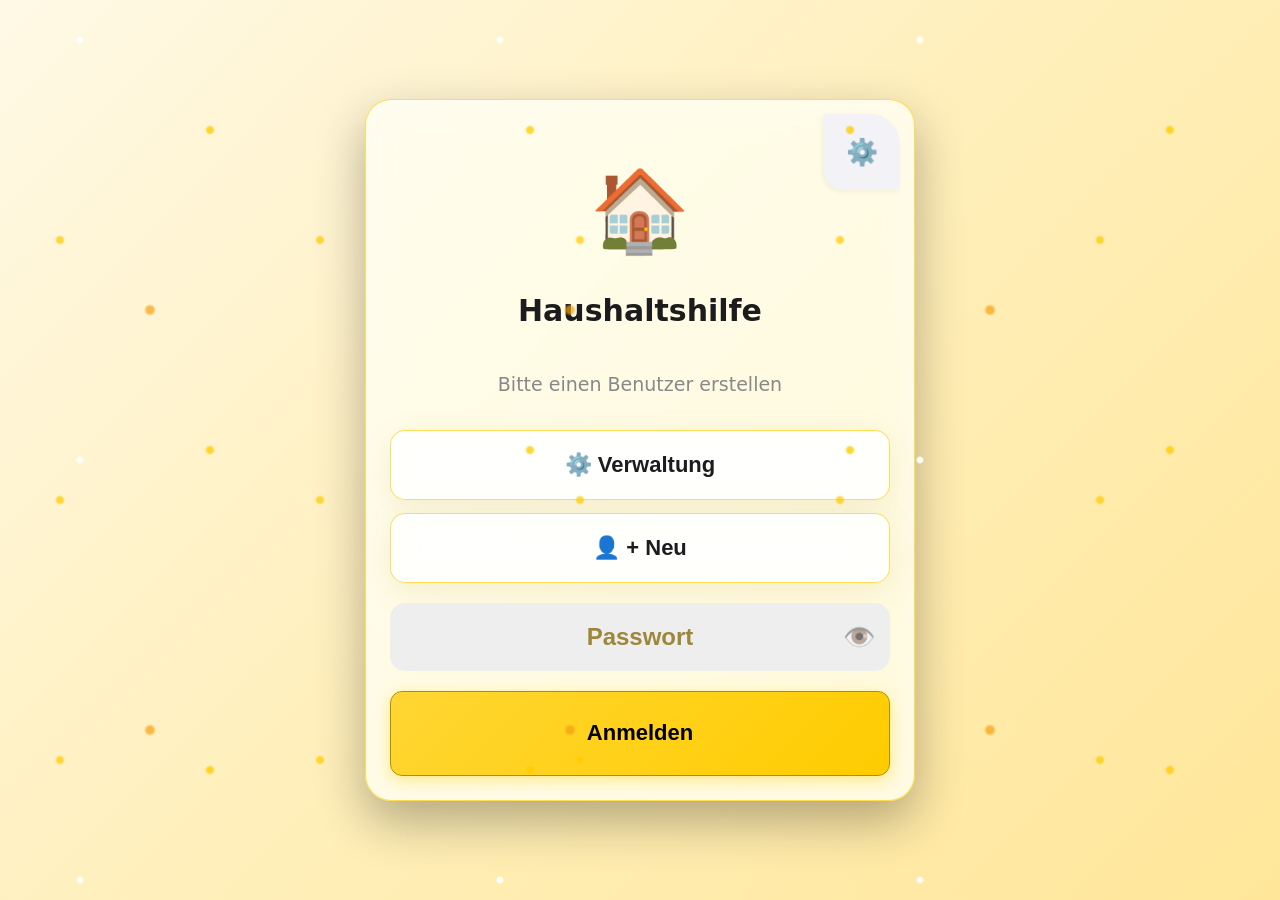
==== commit 042b619a: "Add files via upload" ====
--- a/custom_components/haushaltshilfe/www/index.html
+++ b/custom_components/haushaltshilfe/www/index.html
@@ -24,6 +24,9 @@
     <link rel="stylesheet" href="winter-theme.css">
     <link rel="stylesheet" href="xmas-theme.css">
     <link rel="stylesheet" href="newyear-theme.css">
+    <link rel="stylesheet" href="royal-theme.css">
+    <link rel="stylesheet" href="spring-theme.css">
+	<link rel="stylesheet" href="bayern-theme.css">    
     
 </head>
 <body>
@@ -50,6 +53,10 @@
             <div onclick="setTheme('theme-winter')" style="padding: 8px 6px; text-align: center; border-radius: 6px;">❄️ Winter</div>
             <div onclick="setTheme('theme-xmas')" style="padding: 8px 6px; text-align: center; border-radius: 6px; font-size: 0.85rem;">🎄 Weihnachten</div>
             <div onclick="setTheme('theme-newyear')" style="padding: 8px 6px; text-align: center; border-radius: 6px; font-size: 0.8rem;">🎆 Neujahr</div>
+            <div onclick="setTheme('theme-royal')" style="padding: 8px 6px; text-align: center; border-radius: 6px; font-size: 0.85rem;">⚒️ Königsblau</div>
+            <div onclick="setTheme('theme-spring')" style="padding: 8px 6px; text-align: center; border-radius: 6px; font-size: 0.85rem;">🌸 Frühling</div>
+			<div onclick="setTheme('theme-bayern')" style="padding: 8px 6px; text-align: center; border-radius: 6px; font-size: 0.85rem;">🔴 FC Bayern</div>
+
         </div>
         
         <!-- UNTEN: Der Zoom-Regler -->
@@ -170,19 +177,180 @@
 
     <!-- WOCHENPLAN TAB -->
     <div id="v-food" style="display:none;">
-        <header><h1>Wochenplan 🍽️</h1></header>
-        <div class="admin-row"><button class="admin-btn" onclick="addNewCat('food')">📂 + Kategorie</button><button class="admin-btn" onclick="addNewFav('food')">⭐️ + Favoriten</button></div>
-        <div class="cat-scroll" id="cats-food"></div>
-        <div class="fav-grid" id="favs-food"></div>
-        <div class="week-grid">
-             <div class="day-card" id="card-0"><div class="day-label"><span>🥣</span>MO</div><input type="text" id="plan-0" class="day-input" placeholder="Planlos" onchange="saveFood(0)"><select id="cook-0" class="cook-select" onchange="saveFood(0)"></select></div>
-             <div class="day-card" id="card-1"><div class="day-label"><span>🥗</span>DI</div><input type="text" id="plan-1" class="day-input" placeholder="Planlos" onchange="saveFood(1)"><select id="cook-1" class="cook-select" onchange="saveFood(1)"></select></div>
-             <div class="day-card" id="card-2"><div class="day-label"><span>🍲</span>MI</div><input type="text" id="plan-2" class="day-input" placeholder="Planlos" onchange="saveFood(2)"><select id="cook-2" class="cook-select" onchange="saveFood(2)"></select></div>
-             <div class="day-card" id="card-3"><div class="day-label"><span>🍝</span>DO</div><input type="text" id="plan-3" class="day-input" placeholder="Planlos" onchange="saveFood(3)"><select id="cook-3" class="cook-select" onchange="saveFood(3)"></select></div>
-             <div class="day-card" id="card-4"><div class="day-label"><span>🍕</span>FR</div><input type="text" id="plan-4" class="day-input" placeholder="Planlos" onchange="saveFood(4)"><select id="cook-4" class="cook-select" onchange="saveFood(4)"></select></div>
-             <div class="day-card" id="card-5"><div class="day-label"><span>🍔</span>SA</div><input type="text" id="plan-5" class="day-input" placeholder="Planlos" onchange="saveFood(5)"><select id="cook-5" class="cook-select" onchange="saveFood(5)"></select></div>
-             <div class="day-card" id="card-6"><div class="day-label"><span>🍗</span>SO</div><input type="text" id="plan-6" class="day-input" placeholder="Planlos" onchange="saveFood(6)"><select id="cook-6" class="cook-select" onchange="saveFood(6)"></select></div>
-        </div>
+    <header><h1>Wochenplan 🍽️</h1></header>
+    <div class="admin-row">
+        <button class="admin-btn" onclick="addNewCat('food')">📂 + Kategorie</button>
+        <button class="admin-btn" onclick="addNewFav('food')">⭐️ + Favoriten</button>
+    </div>
+    <div class="cat-scroll" id="cats-food"></div>
+    <div class="fav-grid" id="favs-food"></div>
+
+    <!-- Wochen-Umschalter über dem Montag -->
+    <div class="week-switcher">
+        <button id="btn-week-0" class="week-switch-btn active-food" onclick="switchFoodWeek(0)">📅 Diese Woche</button>
+        <button id="btn-week-1" class="week-switch-btn" onclick="switchFoodWeek(1)">⏭️ Nächste Woche</button>
+        <button id="btn-week-shift" class="week-switch-btn reset-week-btn" onclick="executeFoodWeekShift(false)" title="Woche abschließen & vorrücken">🔄 Woche abschließen/verschieben</button>
+    </div>
+    
+    <!-- NEU: Info-Label für den automatischen Wochenwechsel -->
+    <div class="food-auto-info">
+        ✨ Automatischer Wochenwechsel Sonntags um 23:00 Uhr oder manuell über den Button
+    </div>
+
+    <div class="week-grid">
+        <!-- MONTAG -->
+        <div class="day-card" id="card-0">
+            <div class="day-label"><span>🥣</span>MO</div>
+            <div class="meal-inputs-inline">
+                <div class="meal-field-group">
+                    <span class="meal-mini-label">Frühstück</span>
+                    <input type="text" id="plan-0-bf" class="day-input" placeholder="Gericht..." onfocus="setActiveMealInput(this)" onchange="saveFood(0)">
+                </div>
+                <div class="meal-field-group">
+                    <span class="meal-mini-label">Mittagessen</span>
+                    <input type="text" id="plan-0" class="day-input" placeholder="Gericht..." onfocus="setActiveMealInput(this)" onchange="saveFood(0)">
+                </div>
+                <div class="meal-field-group">
+                    <span class="meal-mini-label">Abendessen</span>
+                    <input type="text" id="plan-0-dn" class="day-input" placeholder="Gericht..." onfocus="setActiveMealInput(this)" onchange="saveFood(0)">
+                </div>
+            </div>
+            <select id="cook-0" class="cook-select" onchange="saveFood(0)"></select>
+        </div>
+
+        <!-- DIENSTAG -->
+        <div class="day-card" id="card-1">
+            <div class="day-label"><span>🥗</span>DI</div>
+            <div class="meal-inputs-inline">
+                <div class="meal-field-group">
+                    <span class="meal-mini-label">Frühstück</span>
+                    <input type="text" id="plan-1-bf" class="day-input" placeholder="Gericht..." onfocus="setActiveMealInput(this)" onchange="saveFood(1)">
+                </div>
+                <div class="meal-field-group">
+                    <span class="meal-mini-label">Mittagessen</span>
+                    <input type="text" id="plan-1" class="day-input" placeholder="Gericht..." onfocus="setActiveMealInput(this)" onchange="saveFood(1)">
+                </div>
+                <div class="meal-field-group">
+                    <span class="meal-mini-label">Abendessen</span>
+                    <input type="text" id="plan-1-dn" class="day-input" placeholder="Gericht..." onfocus="setActiveMealInput(this)" onchange="saveFood(1)">
+                </div>
+            </div>
+            <select id="cook-1" class="cook-select" onchange="saveFood(1)"></select>
+        </div>
+
+        <!-- MITTWOCH -->
+        <div class="day-card" id="card-2">
+            <div class="day-label"><span>🍲</span>MI</div>
+            <div class="meal-inputs-inline">
+                <div class="meal-field-group">
+                    <span class="meal-mini-label">Frühstück</span>
+                    <input type="text" id="plan-2-bf" class="day-input" placeholder="Gericht..." onfocus="setActiveMealInput(this)" onchange="saveFood(2)">
+                </div>
+                <div class="meal-field-group">
+                    <span class="meal-mini-label">Mittagessen</span>
+                    <input type="text" id="plan-2" class="day-input" placeholder="Gericht..." onfocus="setActiveMealInput(this)" onchange="saveFood(2)">
+                </div>
+                <div class="meal-field-group">
+                    <span class="meal-mini-label">Abendessen</span>
+                    <input type="text" id="plan-2-dn" class="day-input" placeholder="Gericht..." onfocus="setActiveMealInput(this)" onchange="saveFood(2)">
+                </div>
+            </div>
+            <select id="cook-2" class="cook-select" onchange="saveFood(2)"></select>
+        </div>
+
+        <!-- DONNERSTAG -->
+        <div class="day-card" id="card-3">
+            <div class="day-label"><span>🍝</span>DO</div>
+            <div class="meal-inputs-inline">
+                <div class="meal-field-group">
+                    <span class="meal-mini-label">Frühstück</span>
+                    <input type="text" id="plan-3-bf" class="day-input" placeholder="Gericht..." onfocus="setActiveMealInput(this)" onchange="saveFood(3)">
+                </div>
+                <div class="meal-field-group">
+                    <span class="meal-mini-label">Mittagessen</span>
+                    <input type="text" id="plan-3" class="day-input" placeholder="Gericht..." onfocus="setActiveMealInput(this)" onchange="saveFood(3)">
+                </div>
+                <div class="meal-field-group">
+                    <span class="meal-mini-label">Abendessen</span>
+                    <input type="text" id="plan-3-dn" class="day-input" placeholder="Gericht..." onfocus="setActiveMealInput(this)" onchange="saveFood(3)">
+                </div>
+            </div>
+            <select id="cook-3" class="cook-select" onchange="saveFood(3)"></select>
+        </div>
+
+        <!-- FREITAG -->
+        <div class="day-card" id="card-4">
+            <div class="day-label"><span>🍕</span>FR</div>
+            <div class="meal-inputs-inline">
+                <div class="meal-field-group">
+                    <span class="meal-mini-label">Frühstück</span>
+                    <input type="text" id="plan-4-bf" class="day-input" placeholder="Gericht..." onfocus="setActiveMealInput(this)" onchange="saveFood(4)">
+                </div>
+                <div class="meal-field-group">
+                    <span class="meal-mini-label">Mittagessen</span>
+                    <input type="text" id="plan-4" class="day-input" placeholder="Gericht..." onfocus="setActiveMealInput(this)" onchange="saveFood(4)">
+                </div>
+                <div class="meal-field-group">
+                    <span class="meal-mini-label">Abendessen</span>
+                    <input type="text" id="plan-4-dn" class="day-input" placeholder="Gericht..." onfocus="setActiveMealInput(this)" onchange="saveFood(4)">
+                </div>
+            </div>
+            <select id="cook-4" class="cook-select" onchange="saveFood(4)"></select>
+        </div>
+
+        <!-- SAMSTAG -->
+        <div class="day-card" id="card-5">
+            <div class="day-label"><span>🍔</span>SA</div>
+            <div class="meal-inputs-inline">
+                <div class="meal-field-group">
+                    <span class="meal-mini-label">Frühstück</span>
+                    <input type="text" id="plan-5-bf" class="day-input" placeholder="Gericht..." onfocus="setActiveMealInput(this)" onchange="saveFood(5)">
+                </div>
+                <div class="meal-field-group">
+                    <span class="meal-mini-label">Mittagessen</span>
+                    <input type="text" id="plan-5" class="day-input" placeholder="Gericht..." onfocus="setActiveMealInput(this)" onchange="saveFood(5)">
+                </div>
+                <div class="meal-field-group">
+                    <span class="meal-mini-label">Abendessen</span>
+                    <input type="text" id="plan-5-dn" class="day-input" placeholder="Gericht..." onfocus="setActiveMealInput(this)" onchange="saveFood(5)">
+                </div>
+            </div>
+            <select id="cook-5" class="cook-select" onchange="saveFood(5)"></select>
+        </div>
+
+        <!-- SONNTAG -->
+        <div class="day-card" id="card-6">
+            <div class="day-label"><span>🍗</span>SO</div>
+            <div class="meal-inputs-inline">
+                <div class="meal-field-group">
+                    <span class="meal-mini-label">Frühstück</span>
+                    <input type="text" id="plan-6-bf" class="day-input" placeholder="Gericht..." onfocus="setActiveMealInput(this)" onchange="saveFood(6)">
+                </div>
+                <div class="meal-field-group">
+                    <span class="meal-mini-label">Mittagessen</span>
+                    <input type="text" id="plan-6" class="day-input" placeholder="Gericht..." onfocus="setActiveMealInput(this)" onchange="saveFood(6)">
+                </div>
+                <div class="meal-field-group">
+                    <span class="meal-mini-label">Abendessen</span>
+                    <input type="text" id="plan-6-dn" class="day-input" placeholder="Gericht..." onfocus="setActiveMealInput(this)" onchange="saveFood(6)">
+                </div>
+            </div>
+            <select id="cook-6" class="cook-select" onchange="saveFood(6)"></select>
+        </div>
+
+        <!-- ESSEN GEHEN -->
+        <div class="day-card eating-out-card" id="card-7">
+            <div class="day-label"><span>🍽️</span>Auswärts</div>
+            <div class="meal-inputs-inline">
+                <div class="meal-field-group" style="width: 100%;">
+                    <span class="meal-mini-label">Wann & Wo?</span>
+                    <input type="text" id="plan-7" class="day-input" placeholder="z.B. Fr beim Italiener..." onfocus="setActiveMealInput(this)" onchange="saveFood(7)">
+                </div>
+            </div>
+            <select id="cook-7" class="cook-select" onchange="saveFood(7)"></select>
+        </div>
+    </div>
+
         <button class="admin-btn" style="margin-top:25px; width:100%; border-style:solid; color:var(--danger); background:#fff5f5; padding: 15px;" onclick="clearWeek()">Woche zurücksetzen 🧹</button>
     </div>
 
@@ -573,7 +741,7 @@
         <p id="customDeleteMessage" style="margin-bottom:20px; font-size:1rem; opacity:0.9;"></p>
         <div style="display:flex; gap:10px;">
             <button type="button" onclick="resolveDelete(false)" style="flex:1; padding:12px; border-radius:12px; border:1px solid rgba(255,255,255,0.2); background:transparent; color:inherit; cursor:pointer; font-weight:800;">Abbrechen</button>
-            <button type="button" onclick="resolveDelete(true)" style="flex:1; padding:12px; border-radius:12px; border:none; background:#ff3b30; color:#fff; cursor:pointer; font-weight:800;">Löschen</button>
+            <button type="button" id="customDeleteConfirmBtn" onclick="resolveDelete(true)" style="flex:1; padding:12px; border-radius:12px; border:none; background:#ff3b30; color:#fff; cursor:pointer; font-weight:800;">Löschen</button>
         </div>
     </div>
 </div>
@@ -611,8 +779,8 @@
     </div>
 </div>
 <!-- SKRIPTE WITH CACHE-BUSTING -->
-<script src="config.js?v=1.1.1"></script>
-<script src="script.js?v=1.1.1"></script>
-<script src="finance.js?v=1.1.1"></script>
+<script src="config.js?v=1.1.5"></script>
+<script src="script.js?v=1.1.5"></script>
+<script src="finance.js?v=1.1.5"></script>
 </body>
 </html>
--- a/custom_components/haushaltshilfe/www/style.css
+++ b/custom_components/haushaltshilfe/www/style.css
@@ -1,6 +1,6 @@
 :root { 
     --primary: #34c759; 
-    --accent: #ff9500; 
+    --accent: rgba(255, 102, 0, 0.2); 
     --danger: #ff3b30; 
     --todo: #007aff; 
     --trash: #5856d6; 
@@ -188,7 +188,7 @@
     background: var(--card) !important; 
     backdrop-filter: blur(25px);
     -webkit-backdrop-filter: blur(25px);
-    min-width: 16rem;
+    min-width: 25rem;
     border-radius: 25px;
     box-shadow: 0 20px 60px rgba(0,0,0,0.5);
     z-index: 1000000 !important;
@@ -208,13 +208,15 @@
     padding: 1.35rem;
     text-align: center;
     font-weight: bold;
-    font-size: 1.2rem;
+    font-size: 1.5rem !important;
+    min-height: 2.3rem;
     cursor: pointer;
     color: var(--text) !important; 
     border-bottom: 1px solid rgba(120, 120, 120, 0.1);
     -webkit-tap-highlight-color: transparent;
     white-space: nowrap;
 }
+
 
 .theme-dropdown div:active {
     background: rgba(120, 120, 120, 0.2);
@@ -538,6 +540,103 @@
 .day-dot { flex: 1 !important; height: 3.1rem !important; font-size: 1rem !important; display: flex !important; align-items: center !important; justify-content: center !important; cursor: pointer !important; font-weight: 800 !important; border-radius: 12px !important; transition: 0.2s !important; border: 1px solid rgba(0,0,0,0.1) !important; }
 .modal-row input { flex: 2 !important; min-width: 0 !important; font-size: 1rem !important; } 
 .modal-row select { flex: 3 !important; min-width: 0 !important; font-size: 1rem !important; }
+/* --- WOCHEN-UMSCHALTER (DIESE / NÄCHSTE WOCHE + ABSCHLIESSEN) --- */
+.week-switcher {
+    display: flex;
+    gap: 8px;
+    margin: 12px 0;
+}
+
+.week-switch-btn {
+    flex: 1;
+    padding: 10px 8px;
+    border-radius: 12px;
+    border: 1px solid rgba(0, 0, 0, 0.1);
+    background: var(--card, #ffffff);
+    color: var(--text, #1c1c1e);
+    font-weight: 800;
+    font-size: 0.9rem;
+    cursor: pointer;
+    transition: all 0.2s ease;
+    box-shadow: 0 4px 12px rgba(0, 0, 0, 0.05);
+    display: flex;
+    align-items: center;
+    justify-content: center;
+    gap: 5px;
+    white-space: nowrap;
+}
+
+.week-switch-btn.active-food {
+    background: var(--primary, #ff9500);
+    color: #ffffff;
+    border-color: transparent;
+}
+
+/* Dezent abgesetztes Styling für den Reset/Vorrücken-Button */
+.week-switch-btn.reset-week-btn {
+    flex: 0 0 auto; /* Nimmt nur so viel Platz wie nötig, lässt den Wochen-Buttons mehr Raum */
+    padding: 10px 14px;
+    border: 1px dashed var(--primary, #ff9500);
+}
+
+.week-switch-btn.reset-week-btn:active {
+    transform: scale(0.96);
+}
+
+.food-auto-info {
+    text-align: center;
+    font-size: 0.85rem;
+    color: var(--text, #1c1c1e);
+    background: rgba(128, 128, 128, 0.1); /* Ein dezenter neutraler Hintergrund */
+    border: 1px solid rgba(128, 128, 128, 0.2); /* Ein feiner, sauberer Rahmen */
+    padding: 8px 12px;
+    border-radius: 10px;
+    margin: 8px 0 16px 0;
+    font-weight: 700;
+    letter-spacing: 0.3px;
+    box-shadow: 0 2px 8px rgba(0, 0, 0, 0.03);
+}
+
+/* --- 3 MAHLZEITEN NEBENEINANDER (GLEICHE HÖHE WIE VORHER) --- */
+.meal-inputs-inline {
+    display: flex;
+    flex: 1;
+    gap: 6px;
+    align-items: center;
+    min-width: 0; /* Verhindert Überlaufen auf kleineren Displays */
+}
+
+.meal-inputs-inline .day-input {
+    flex: 1;
+    min-width: 0;
+    width: 100%;
+    padding: 6px 8px !important;
+    font-size: 0.9rem;
+}
+
+/* --- MINI-BESCHRIFTUNG DIREKT ÜBER DEN FELDERN --- */
+.meal-field-group {
+    display: flex;
+    flex-direction: column;
+    flex: 1;
+    min-width: 0;
+    gap: 3px;
+}
+
+.meal-mini-label {
+    font-size: 0.65rem;
+    font-weight: 700;
+    text-transform: uppercase;
+    letter-spacing: 0.3px;
+    padding-left: 2px;
+}
+
+/* Die Inputs in den Gruppen auf volle Breite setzen */
+.meal-field-group .day-input {
+    width: 100% !important;
+    padding: 6px 8px !important;
+    font-size: 0.9rem;
+}
 
 /* --- TABLET / PC / LAPTOP OPTIMIERUNG --- */
 @media (min-width: 768px) {
@@ -1042,6 +1141,7 @@
 body #roomModal,
 body #passwordModal,
 body #userModal,
+bovy .cook-modal-card
 body #shopQtyModal {
     position: fixed !important;
     inset: 0 !important;
@@ -1069,6 +1169,8 @@
 body #roomModal.show, body #roomModal[style*="display: flex"], body #roomModal[style*="display:flex"],
 body #passwordModal.show, body #passwordModal[style*="display: flex"], body #passwordModal[style*="display:flex"],
 body #userModal.show, body #userModal[style*="display: flex"], body #userModal[style*="display:flex"],
+body.cook-modal-card body .cook-modal-card[style*="display: flex"], body .cook-modal-card[style*="display:flex"],
+body.custom-cook-wrapper body .custom-cook-wrapper[style*="display: flex"], body .custom-cook-wrapper[style*="display:flex"],
 body #shopQtyModal.show, body #shopQtyModal[style*="display: flex"], body #shopQtyModal[style*="display:flex"] {
     display: flex !important;
 }
@@ -1081,6 +1183,8 @@
 body #roomModal > div,
 body #passwordModal > div,
 body #userModal > div,
+body .cook-modal-card > div,
+body .custom-cook-wrapper > div,
 body #shopQtyModal > div {
     position: relative !important;
     width: 100% !important;
@@ -1146,6 +1250,8 @@
 body #roomModal > div > div:last-child,
 body #passwordModal > div > div:last-child,
 body #userModal > div > div:last-child,
+body .cook-modal-card > div > div:last-child,
+body .custom-cook-wrapper > div > div:last-child,
 body #shopQtyModal > div {
     display: flex !important;
     flex-direction: column !important;
@@ -1272,7 +1378,7 @@
     flex-shrink: 0 !important;
 }
 
-//* ========================================================
+/* ========================================================
    --- EDIT- & INTERVAL-MODAL (ZENTRIERT MIT RAND & ZOOM-SCHUTZ) ---
    ======================================================== */
 #intervalModal,
@@ -1426,4 +1532,147 @@
     border: 0 !important;
     margin: 15px 0 !important;
     width: 100% !important;
+}
+
+/* ========================================================
+   --- "WER KOCHT?" FELDER & ZENTRALES THEME-MODAL ---
+   ======================================================== */
+
+/* 1. Die Essens-Felder nehmen sich den Platz links */
+html body .day-card .meal-inputs-inline {
+    flex: 1 1 auto !important;
+    width: 100% !important;
+}
+
+.custom-cook-wrapper {
+    position: relative !important;
+    margin-left: auto !important;
+    display: flex !important;
+    justify-content: flex-end !important;
+}
+
+/* 2. Der Button hat eine feste, saubere Größe (kein Ausreißen mehr) */
+.custom-cook-btn {
+    display: inline-flex !important;
+    align-items: center !important;
+    justify-content: space-between !important;
+    gap: 8px !important;
+    padding: 8px 12px !important;
+    border-radius: 12px !important;
+    font-weight: 800 !important;
+    font-size: 0.85rem !important;
+    cursor: pointer !important;
+    white-space: nowrap !important;
+    /* Feste Breite für den PC */
+    width: 400px !important;
+    min-width: 400px !important;
+    max-width: 400px !important;
+    transition: transform 0.15s ease, box-shadow 0.15s ease !important;
+}
+
+.custom-cook-btn:active {
+    transform: scale(0.97) !important;
+}
+
+.custom-cook-btn .cook-arrow {
+    font-size: 0.8rem !important;
+    opacity: 0.8 !important;
+}
+
+/* 3. Das zentrierte Modal in der Bildschirmmitte (Einheitliche Standard-Größe) */
+.cook-modal-overlay {
+    position: fixed !important;
+    inset: 0 !important;
+    background: rgba(0, 0, 0, 0.6) !important;
+    backdrop-filter: blur(5px) !important;
+    -webkit-backdrop-filter: blur(5px) !important;
+    z-index: 999999 !important;
+    display: flex !important;
+    justify-content: center !important;
+    align-items: center !important;
+    padding: 20px !important;
+    box-sizing: border-box !important;
+    animation: cookModalFadeIn 0.18s ease-out !important;
+}
+
+@keyframes cookModalFadeIn {
+    from { opacity: 0; transform: scale(0.92); }
+    to   { opacity: 1; transform: scale(1); }
+}
+
+
+.cook-modal-list {
+    display: flex !important;
+    flex-direction: column !important;
+    gap: 10px !important;
+    width: 100% !important;
+    margin-top: 15px !important;
+}
+
+
+/* Handy- & Tablet-Optimierung (Max 900px) */
+@media (max-width: 900px) {
+    .custom-cook-btn {
+        /* Feste Breite für Handy und Tablet */
+        width: 150px !important;
+        min-width: 150px !important;
+        max-width: 150px !important;
+        font-size: 0.73rem !important;
+        padding: 5px 8px !important;
+    }
+    .cook-modal-card {
+        max-width: min(350px, 90vw) !important;
+        padding: 18px !important;
+    }
+    .cook-modal-option {
+        font-size: 0.95rem !important;
+        min-height: 2.7rem !important;
+        padding: 10px 12px !important;
+    }
+}
+
+/* ========================================================
+   --- INTERVALL-AUSWAHL BUTTON & MODAL ---
+   ======================================================== */
+
+#tpl_months + .custom-cook-wrapper {
+    width: 100% !important;
+    display: block !important;
+    margin-left: 0 !important;
+}
+
+/* Der Button fügt sich nahtlos in dein Formular ein */
+#custom-interval-btn {
+    display: flex !important;
+    align-items: center !important;
+    justify-content: space-between !important;
+    width: 100% !important;
+    max-width: 100% !important;
+    min-height: 3.2rem !important;
+    padding: 0 12px !important;
+    border-radius: 12px !important;
+    font-weight: 800 !important;
+    font-size: 0.95rem !important;
+    cursor: pointer !important;
+    box-sizing: border-box !important;
+    background: var(--card) !important;
+    color: var(--text) !important;
+    border: 2px solid var(--primary, #d4af37) !important;
+}
+
+#custom-interval-btn:active {
+    transform: scale(0.98) !important;
+}
+
+html, body, div, ul, ol, .modal-content {
+    scrollbar-width: none !important; /* Für Firefox */
+    -ms-overflow-style: none !important; /* Für ältere Edge/IE */
+}
+
+html::-webkit-scrollbar,
+body::-webkit-scrollbar,
+div::-webkit-scrollbar,
+ul::-webkit-scrollbar,
+.modal-content::-webkit-scrollbar {
+    display: none !important; /* Für Chrome, Safari und Opera */
 }
--- a/custom_components/haushaltshilfe/www/glass-theme.css
+++ b/custom_components/haushaltshilfe/www/glass-theme.css
@@ -1,333 +1,728 @@
-/* --- GLASS THEME BASIS & HINTERGRUND (LILA VERLAUF) --- */
-body.theme-glass { background: linear-gradient(135deg, #667eea 0%, #764ba2 100%) !important; background-attachment: fixed; background-size: cover; --text: #1c1c1e; }
-body.theme-glass #loginOverlay { background: linear-gradient(135deg, #667eea 0%, #764ba2 100%) !important; }
-
-/* --- ALLGEMEINER GLAS-EFFEKT (HELL) --- */
-body.theme-glass .login-card, body.theme-glass .input-card, body.theme-glass li, body.theme-glass .day-card, body.theme-glass #trash-content, body.theme-glass .cat-btn, body.theme-glass .fav-chip, body.theme-glass .tab-bar, body.theme-glass .theme-toggle-top, body.theme-glass .admin-btn, body.theme-glass .cook-select, body.theme-glass .user-btn, body.theme-glass .month-card { background: rgba(255, 255, 255, 0.4) !important; backdrop-filter: blur(20px) saturate(180%); -webkit-backdrop-filter: blur(20px) saturate(180%); border: 1px solid rgba(255, 255, 255, 0.4) !important; box-shadow: 0 8px 32px rgba(0, 0, 0, 0.1) !important; color: #000000 !important; }
-
-/* --- SIDEBAR BUTTONS (ZAHL DIREKT NEBEN NAME) --- */
-body.theme-glass .side-btn { background: rgba(255, 255, 255, 0.4) !important; backdrop-filter: blur(20px) saturate(180%); border: 1px solid rgba(255, 255, 255, 0.4) !important; color: #000000 !important; display: flex !important; flex-direction: row !important; justify-content: flex-start !important; align-items: center !important; gap: 10px !important; padding: 8px 12px !important; min-height: 50px !important; border-radius: 12px !important; }
-
-/* --- TEXTE SCHWARZ AUF GLAS --- */
-body.theme-glass h1, body.theme-glass .main-input, body.theme-glass .day-input, body.theme-glass .cat-btn, body.theme-glass .admin-btn, body.theme-glass .fav-chip, body.theme-glass .trash-name, body.theme-glass .day-label span, body.theme-glass .status-bar, body.theme-glass .tab-item, body.theme-glass .user-label, body.theme-glass #list-todo li div { color: #000000 !important; font-weight: 700 !important; }
-
-/* --- AKTIVE ELEMENTE (LILA & WEISSE SCHRIFT) --- */
-body.theme-glass .side-btn.active-shop, body.theme-glass .side-btn.active-todo, body.theme-glass .cat-btn.active-shop, body.theme-glass .cat-btn.active-food, body.theme-glass .cat-btn.active-todo, body.theme-glass .user-btn.selected { background: #5856d6 !important; color: #ffffff !important; border-color: rgba(255, 255, 255, 0.6) !important; box-shadow: 0 5px 15px rgba(88, 86, 214, 0.4) !important; }
-
-/* --- TAB-BAR TOTAL-RESET GLASS --- */
-body.theme-glass .tab-bar { padding: 0 !important; margin: 0 !important; height: 80px !important; display: flex !important; align-items: stretch !important; justify-content: space-around !important; border-top: 1px solid rgba(255,255,255,0.2) !important; }
-body.theme-glass .tab-item { flex: 1 !important; height: 100% !important; display: flex !important; flex-direction: column !important; justify-content: center !important; align-items: center !important; background: transparent !important; }
-body.theme-glass .tab-item.active-shop, body.theme-glass .tab-item.active-food, body.theme-glass .tab-item.active-todo, body.theme-glass .tab-item.active-finance, body.theme-glass .tab-item.active-trash { background: #5856d6 !important; color: #ffffff !important; border-radius: 0 !important; height: 100% !important; width: 100% !important; transform: none !important; box-shadow: none !important; }
-body.theme-glass .tab-item.active-shop .icon, body.theme-glass .tab-item.active-food .icon, body.theme-glass .tab-item.active-todo .icon, body.theme-glass .tab-item.active-trash .icon, body.theme-glass .tab-item.active-finance .icon, body.theme-glass .tab-item.active-shop span, body.theme-glass .tab-item.active-food span, body.theme-glass .tab-item.active-finance span, body.theme-glass .tab-item.active-todo span { color: #ffffff !important; }
-body.theme-glass .modal-content h1, body.theme-glass .modal-content h2, body.theme-glass .modal-content h3, body.theme-glass .modal-content label { color:#CF00FF !important; -webkit-text-fill-color: #CF00FF !important; }
-
-/* --- DAY-DOTS FIX (TAGES-AUSWAHL) --- */
-body.theme-glass .day-dot { background: #ffffff !important; color: #000000 !important; border: 1px solid rgba(0, 0, 0, 0.1) !important; cursor: pointer !important; display: flex !important; justify-content: center !important; align-items: center !important; }
-body.theme-glass .day-dot.active { background: #5856d6 !important; color: #ffffff !important; border: 2px solid #ffffff !important; transform: scale(1.05) !important; box-shadow: 0 4px 10px rgba(88, 86, 214, 0.3) !important; }
-
-/* --- MODALS & FINANCE --- */
-body.theme-glass #intervalModal > div, body.theme-glass #editModal > div, body.theme-glass #shopQtyModal > div { background: rgba(120, 75, 162, 0.2) !important; backdrop-filter: blur(25px) saturate(180%) !important; -webkit-backdrop-filter: blur(25px) saturate(180%) !important; border: 1px solid rgba(255, 255, 255, 0.5) !important; box-shadow: 0 20px 60px rgba(0, 0, 0, 0.3) !important; color: #000000 !important; }
-body.theme-glass #finance-modal > div { background: rgba(40, 40, 60, 0.8) !important; backdrop-filter: blur(30px); border: 1px solid rgba(255, 255, 255, 0.3) !important; color: #ffffff !important; }
-body.theme-glass .summary-total { color: #ffffff !important; border-top: 2px solid rgba(255, 255, 255, 0.4) !important; }
-body.theme-glass .month-card h3, body.theme-glass #modal-content h2 { color: #5856d6 !important; font-weight: 900 !important; }
-/* --- GLASS THEME: ABBRECH BUTTON --- */
-body.theme-glass .modal-content button[onclick*="closeEdit"], 
-body.theme-glass .modal-content button[onclick*="intervalModal"], 
-body.theme-glass .modal-content button[onclick*="shopQtyModal"] { color: #CF00FF !important; font-weight: 800 !important; opacity: 1 !important; background: none; border: none; transition: all 0.2s ease; cursor: pointer; text-shadow: 0 0 8px rgba(207, 0, 255, 0.3); }
-
-body.theme-glass .modal-content button[onclick*="closeEdit"]:hover, 
-body.theme-glass .modal-content button[onclick*="intervalModal"]:hover, 
-body.theme-glass .modal-content button[onclick*="shopQtyModal"]:hover { color: #ffffff !important; transform: scale(1.1); background: rgba(207, 0, 255, 0.2) !important; border-radius: 12px; text-shadow: 0 0 10px #CF00FF; }
-
-/* --- GLASS THEME: NAMEN & EINGABE --- */
-/* --- GLASS THEME: BEARBEITEN-MODAL GLEICH WIE NEU --- */
-body.theme-glass #editModal > div { background: rgba(120, 75, 162, 0.2) !important; backdrop-filter: blur(25px) saturate(180%) !important; -webkit-backdrop-filter: blur(25px) saturate(180%) !important; border: 1px solid rgba(255, 255, 255, 0.5) !important; box-shadow: 0 20px 60px rgba(0, 0, 0, 0.3) !important; color: #000000 !important; border-radius: 20px !important; }
-body.theme-glass #editModal h2, body.theme-glass #editModal h3, body.theme-glass #editModal label { color: #CF00FF !important; font-weight: 900 !important; text-shadow: 0 0 10px rgba(207, 0, 255, 0.3); }
-body.theme-glass #edit-assignee { color: #CF00FF !important; font-weight: 800 !important; border: 2px solid #CF00FF !important; background: rgba(255, 255, 255, 0.15) !important; backdrop-filter: blur(10px); border-radius: 15px !important; padding: 12px; transition: all 0.2s ease; outline: none; box-shadow: inset 0 0 10px rgba(207, 0, 255, 0.1); }
-body.theme-glass #modalAssignee, body.theme-glass #edit-name, body.theme-glass #modalName, body.theme-glass #modalTitle { color: #CF00FF !important; font-weight: 800 !important; border: 2px solid #CF00FF !important; background: rgba(255, 255, 255, 0.15) !important; border-radius: 15px !important; transition: all 0.2s ease; outline: none; }
-/* --- GLASS THEME: DATUM --- */
-body.theme-glass #modalDate, body.theme-glass #edit-date-val { color: #CF00FF !important; font-weight: 800 !important; border: 2px solid #CF00FF !important; background: rgba(255, 255, 255, 0.15) !important; backdrop-filter: blur(10px); border-radius: 15px !important; padding: 12px; transition: all 0.2s ease; outline: none; font-family: inherit; }
-
-/* --- GLASS THEME: ZAHLEN / INTERVALL --- */
-body.theme-glass #modalValue, body.theme-glass #edit-interval-val, body.theme-glass #shopQtyValue { color: #CF00FF !important; font-weight: 900 !important; border: 2px solid #CF00FF !important; background: rgba(255, 255, 255, 0.15) !important; backdrop-filter: blur(10px); border-radius: 15px !important; padding: 15px; text-align: center; font-size: 1.8rem !important; transition: all 0.2s ease; outline: none; }
-/* --- GLASS THEME (LILA): FINANCE MODAL FIX (KOMPAKT) --- */
-body.theme-glass #finance-modal > div { background: rgba(40, 40, 60, 0.8) !important; backdrop-filter: blur(30px) saturate(180%) !important; border: 1px solid rgba(255, 255, 255, 0.3) !important; box-shadow: 0 20px 60px rgba(0, 0, 0, 0.3) !important; } /* Fenster-Hintergrund & Starker Glas-Effekt */
-body.theme-glass #modal-header-fixed { background: transparent !important; } /* Header nahtlos integriert */
-body.theme-glass #modal-header-fixed h2 { color: #CF00FF !important; font-weight: 900 !important; text-shadow: 0 0 10px rgba(207, 0, 255, 0.3); } /* Monatsname in Neon-Lila */
-body.theme-glass .finance-input-row input, body.theme-glass .finance-input-row select { background: rgba(255, 255, 255, 0.15) !important; border: 2px solid #CF00FF !important; color: #CF00FF !important; font-weight: bold !important; backdrop-filter: blur(10px); } /* Eingabefelder mit lila Rahmen & Glas-Effekt */
-body.theme-glass .finance-input-row input::placeholder { color: rgba(207, 0, 255, 0.5) !important; } /* Lila Platzhalter */
-body.theme-glass .finance-input-row .btn-add { background: #5856d6 !important; color: #ffffff !important; box-shadow: 0 4px 15px rgba(88, 86, 214, 0.6) !important; } /* OK-Button in dunklerem Lila/Blau */
-body.theme-glass #finance-modal button[onclick*="closeFinanceModal"] { color: #CF00FF !important; background: rgba(255, 255, 255, 0.1) !important; border: 1px solid rgba(207, 0, 255, 0.3) !important; } /* Schließ-X in Neon-Lila */
-body.theme-glass #modal-content small { color: #CF00FF !important; opacity: 0.8 !important; font-weight: 800 !important; } /* Fixkosten/Ausgaben Beschriftung */
-/* --- GLASS THEME (LILA): UHRZEIT KOMPAKT --- */
-body.theme-glass #modalTime, body.theme-glass #edit-time { color: #CF00FF !important; font-weight: 800 !important; border: 2px solid #CF00FF !important; background: rgba(255, 255, 255, 0.15) !important; backdrop-filter: blur(10px); border-radius: 15px !important; padding: 12px; transition: all 0.2s ease; outline: none; font-family: inherit; text-align: center; box-shadow: inset 0 0 10px rgba(207, 0, 255, 0.1); }
-
-/* Fokus-Effekt Lila kompakt */
-body.theme-glass #modalTime:focus, body.theme-glass #edit-time:focus { background: rgba(255, 255, 255, 0.25) !important; box-shadow: 0 0 15px rgba(207, 0, 255, 0.4) !important; }
-/* --- TABLET & PC OPTIMIERUNGEN --- */
-@media screen and (min-width: 768px) {
-    body.theme-glass .tab-bar { height: 120px !important; }
-    body.theme-glass .tab-item .icon { font-size: 2rem !important; }
-    body.theme-glass .tab-item span { font-size: 1.2rem !important; }
-    body.theme-glass .modal-content { width: 550px !important; padding: 45px !important; border-radius: 0px !important; background: rgba(255, 255, 255, 0.4) !important; border: 2px solid #CF00FF !important; }
-    body.theme-glass .modal-content h1, body.theme-glass .modal-content h2, body.theme-glass .modal-content h3, body.theme-glass .modal-content label { color:#CF00FF !important; -webkit-text-fill-color: #CF00FF !important; font-weight: 900 !important; }
-    body.theme-glass .modal-content input { height: 90px !important; font-size: 3.5rem !important; color: #CF00FF !important; border: 2px solid #CF00FF !important; background: #ffffff !important; text-align: center !important; font-weight: 900 !important; }
-    body.theme-glass .day-dot { height: 80px !important; font-size: 1.8rem !important; }
-}
-
-/* --- SONSTIGES --- */
-body.theme-glass #list-todo li span[style*="color:var(--gray)"], body.theme-glass #list-todo li .user-label, body.theme-glass #list-todo li div { color: #000000 !important; }
-body.theme-glass #list-todo li div[style*="color:var(--gray)"] span { color: #000000 !important; font-weight: 700 !important; }
-body.theme-glass .btn-add { background: #5856d6 !important; color: #ffffff !important; border: 1px solid rgba(255, 255, 255, 0.5) !important; box-shadow: 0 4px 15px rgba(88, 86, 214, 0.6) !important; }
-body.theme-glass .shop-badge { display: flex !important; background: rgba(255, 255, 255, 0.3) !important; color: #000000 !important; width: 24px !important; height: 24px !important; border-radius: 50% !important; justify-content: center !important; align-items: center !important; border: 1px solid rgba(255, 255, 255, 0.5) !important; }
-body.theme-glass .side-btn.active-shop .shop-badge { background: #ffffff !important; color: #000000 !important; }
-body.theme-glass .side-btn.active-todo .shop-badge { background: #ffffff !important; color: #000000 !important; }
-body.theme-glass .login-card input[type="password"]::placeholder { color: #5856d6 !important; font-weight: 700 !important; }
-body.theme-glass .admin-close-btn { background: #ff3b30 !important; color: #ffffff !important; border-radius: 12px !important; font-weight: 800 !important; box-shadow: 0 4px 15px rgba(255, 59, 48, 0.5) !important; }
-body.theme-glass .theme-dropdown { background: rgba(100, 80, 200, 0.4) !important; backdrop-filter: blur(25px) !important; border: 1px solid rgba(255, 255, 255, 0.2) !important; }
-body.theme-glass .theme-dropdown div { color: #ffffff !important; border-bottom: 1px solid rgba(255, 255, 255, 0.1) !important; }
-body.theme-glass .theme-dropdown div:hover { background: rgba(255, 255, 255, 0.15) !important; }
-
-/* --- GLASS THEME (LILA): FIXKOSTEN MODAL & STEUERUNG (NEBENEINANDER) --- */
-
-/* Modal-Fenster Hintergrund & Starker Glass-Effekt */
-body.theme-glass #fixkostenModal > div { background: rgba(40, 40, 60, 0.8) !important; backdrop-filter: blur(30px) saturate(180%) !important; -webkit-backdrop-filter: blur(30px) saturate(180%) !important; border: 1px solid rgba(255, 255, 255, 0.3) !important; box-shadow: 0 20px 60px rgba(0, 0, 0, 0.3) !important; color: #ffffff !important; }
-
-/* Modal Überschriften & Beschriftungen */
-body.theme-glass #fixkostenModal h2 { color: #CF00FF !important; font-weight: 900 !important; text-shadow: 0 0 10px rgba(207, 0, 255, 0.3); }
-body.theme-glass #fixkostenModal label, body.theme-glass #fixkostenModal p { color: #CF00FF !important; font-weight: 800 !important; opacity: 0.9 !important; }
-
-/* Eingabefelder (Bezeichnung, Betrag, Intervall-Select) */
-body.theme-glass #fixkostenModal input, body.theme-glass #fixkostenModal select { background: rgba(255, 255, 255, 0.15) !important; border: 2px solid #CF00FF !important; color: #CF00FF !important; font-weight: 800 !important; border-radius: 12px !important; outline: none; backdrop-filter: blur(10px); }
-body.theme-glass #fixkostenModal input::placeholder { color: rgba(207, 0, 255, 0.5) !important; }
-
-/* Speichern-Button im Fixkosten-Modal */
-body.theme-glass #fixkostenModal button[onclick*="addFixkostenTemplate"] { background: #5856d6 !important; color: #ffffff !important; border: 1px solid rgba(255, 255, 255, 0.5) !important; box-shadow: 0 4px 15px rgba(88, 86, 214, 0.6) !important; font-weight: 800 !important; }
-
-/* Schließen-Buttons im Fixkosten-Modal (X-Button & unten) */
-body.theme-glass #fixkostenModal button[onclick*="fixkostenModal"] { color: #CF00FF !important; background: rgba(255, 255, 255, 0.1) !important; border: 1px solid rgba(207, 0, 255, 0.3) !important; font-weight: 800 !important; }
-
-/* Vorlagen-Einträge in der Liste */
-body.theme-glass #fixkostenList > div { background: rgba(255, 255, 255, 0.1) !important; border: 1px solid rgba(255, 255, 255, 0.2) !important; backdrop-filter: blur(10px); }
-body.theme-glass #fixkostenList strong { color: #ffffff !important; }
-body.theme-glass #fixkostenList span[style*="var(--primary)"] { color: #CF00FF !important; font-weight: 900 !important; }
-body.theme-glass #fixkostenList div[style*="var(--gray)"] { color: #CF00FF !important; opacity: 0.8 !important; font-weight: 700 !important; }
-body.theme-glass #fixkostenList div[style*="text-align:center"] { background: rgba(255, 255, 255, 0.05) !important; color: #CF00FF !important; border: 1px dashed rgba(207, 0, 255, 0.3) !important; }
-
-/* Hauptansicht Buttons */
-body.theme-glass .finance-controls button[onclick*="addNewYear"],
-body.theme-glass .finance-controls button[onclick*="addNewMonth"] { background: #5856d6 !important; color: #ffffff !important; border: 1px solid rgba(255, 255, 255, 0.5) !important; box-shadow: 0 4px 15px rgba(88, 86, 214, 0.6) !important; font-weight: 700 !important; }
-body.theme-glass .finance-controls button[onclick*="fixkostenModal"] { background: rgba(255, 255, 255, 0.4) !important; color: #000000 !important; border: 1px solid rgba(255, 255, 255, 0.4) !important; backdrop-filter: blur(20px); font-weight: 700 !important; }
-
-body.theme-glass #set_token { background: rgba(255, 255, 255, 0.15) !important; border: 2px solid #CF00FF !important; color: #CF00FF !important; font-weight: 700 !important; border-radius: 12px !important; backdrop-filter: blur(10px); }
-body.theme-glass #set_master_pw, body.theme-glass #set_admin_pw { color: #CF00FF !important; font-weight: 800 !important; border: 2px solid #CF00FF !important; background: rgba(255, 255, 255, 0.15) !important; border-radius: 12px !important; outline: none !important; backdrop-filter: blur(10px); }
-body.theme-glass #set_token:focus, body.theme-glass #set_master_pw:focus, body.theme-glass #set_admin_pw:focus { background: rgba(255, 255, 255, 0.25) !important; border-color: #CF00FF !important; box-shadow: 0 0 15px rgba(207, 0, 255, 0.4) !important; }
-body.theme-glass #settingsOverlay .tab-toggle { accent-color: #5856d6 !important; }
-body.theme-glass #settingsOverlay label { color: #CF00FF !important; }
-body.theme-glass #settingsOverlay button[onclick*="saveSystemSettings"] { background: #5856d6 !important; color: #ffffff !important; border: 1px solid rgba(255, 255, 255, 0.5) !important; box-shadow: 0 4px 15px rgba(88, 86, 214, 0.6) !important; font-weight: 800 !important; }
-body.theme-glass #settingsOverlay button[onclick*="settingsOverlay']"] { background: rgba(255, 255, 255, 0.1) !important; color: #CF00FF !important; border: 1px solid rgba(207, 0, 255, 0.3) !important; backdrop-filter: blur(20px); font-weight: 800 !important; }
-/* --- GLASS THEME: BENUTZER MODAL (KOMPAKT NEBENEINANDER) --- */
-/* --- GLASS THEME: BENUTZER MODAL (KOMPAKT NEBENEINANDER) --- */
-body.theme-glass #userModal > div { background: rgba(40, 40, 60, 0.85) !important; backdrop-filter: blur(30px) saturate(180%) !important; border: 1px solid rgba(255, 255, 255, 0.3) !important; box-shadow: 0 20px 60px rgba(0, 0, 0, 0.3) !important; color: #ffffff !important; }
-body.theme-glass #userModal h3 { color: #CF00FF !important; font-weight: 900 !important; text-shadow: 0 0 10px rgba(207, 0, 255, 0.3); }
-body.theme-glass #userModal label { color: #CF00FF !important; font-weight: 800 !important; opacity: 0.9 !important; }
-body.theme-glass #userModal input[type="text"], body.theme-glass #userModal input[type="password"] { background: rgba(255, 255, 255, 0.15) !important; border: 2px solid #CF00FF !important; color: #CF00FF !important; font-weight: 800 !important; border-radius: 10px !important; outline: none !important; backdrop-filter: blur(10px); }
-body.theme-glass #userModal input::placeholder { color: rgba(207, 0, 255, 0.5) !important; }
-body.theme-glass #userModal div[style*="background:rgba"] { background: rgba(255, 255, 255, 0.05) !important; border: 1px solid rgba(207, 0, 255, 0.2) !important; }
-body.theme-glass #userModal input[type="checkbox"] { accent-color: #5856d6 !important; }
-body.theme-glass #userModal button[onclick*="saveUserModal"] { background: #5856d6 !important; color: #ffffff !important; border: 1px solid rgba(255, 255, 255, 0.5) !important; box-shadow: 0 4px 15px rgba(88, 86, 214, 0.6) !important; font-weight: 800 !important; }
-body.theme-glass #userModal button[onclick*="closeUserModal"] { background: rgba(255, 255, 255, 0.1) !important; color: #CF00FF !important; border: 1px solid rgba(207, 0, 255, 0.3) !important; font-weight: 800 !important; backdrop-filter: blur(20px); }
-body.theme-glass #passwordModal > div { background: rgba(40, 40, 60, 0.85) !important; backdrop-filter: blur(30px) saturate(180%) !important; border: 1px solid rgba(255, 255, 255, 0.3) !important; color: #ffffff !important; }
-body.theme-glass #passwordModal h3 { color: #CF00FF !important; font-weight: 900 !important; text-shadow: 0 0 10px rgba(207, 0, 255, 0.3); }
-body.theme-glass #passwordModal input[type="password"] { background: rgba(255, 255, 255, 0.15) !important; border: 2px solid #CF00FF !important; color: #CF00FF !important; font-weight: 800 !important; border-radius: 10px !important; outline: none !important; backdrop-filter: blur(10px); font-size: 1.2rem !important; }
-body.theme-glass #passwordModal button[onclick*="closePasswordModal(true)"] { background: #5856d6 !important; color: #ffffff !important; font-weight: 800 !important; }
-body.theme-glass #passwordModal button[onclick*="closePasswordModal(false)"] { background: rgba(255, 255, 255, 0.1) !important; color: #CF00FF !important; font-weight: 800 !important; }
-/* --- GLASS THEME: ROOM & DELETE MODALS STYLING (NEBENEINANDER) --- */
-body.theme-glass #roomModal > div, body.theme-glass #deleteModal > div { background: rgba(40, 40, 60, 0.85) !important; backdrop-filter: blur(30px) saturate(180%) !important; -webkit-backdrop-filter: blur(30px) saturate(180%) !important; border: 1px solid rgba(255, 255, 255, 0.3) !important; box-shadow: 0 20px 60px rgba(0, 0, 0, 0.3) !important; color: #ffffff !important; border-radius: 20px !important; }
-body.theme-glass #roomModal h3, body.theme-glass #deleteModal h3 { color: #CF00FF !important; font-weight: 900 !important; text-shadow: 0 0 10px rgba(207, 0, 255, 0.3); }
-body.theme-glass #deleteModal p { color: #CF00FF !important; font-weight: 800 !important; opacity: 0.9 !important; }
-body.theme-glass #newRoomInput { background: rgba(255, 255, 255, 0.15) !important; border: 2px solid #CF00FF !important; color: #CF00FF !important; font-weight: 800 !important; border-radius: 12px !important; outline: none !important; backdrop-filter: blur(10px); }
-body.theme-glass #newRoomInput::placeholder { color: rgba(207, 0, 255, 0.5) !important; }
-body.theme-glass #roomModal button[onclick*="confirmAddRoom"], body.theme-glass #deleteModal button[onclick*="confirmDelete"] { background: #5856d6 !important; color: #ffffff !important; border: 1px solid rgba(255, 255, 255, 0.5) !important; box-shadow: 0 4px 15px rgba(88, 86, 214, 0.6) !important; font-weight: 800 !important; }
-body.theme-glass #roomModal button[onclick*="closeRoomModal"], body.theme-glass #deleteModal button[onclick*="closeDeleteModal"] { background: rgba(255, 255, 255, 0.1) !important; color: #CF00FF !important; border: 1px solid rgba(207, 0, 255, 0.3) !important; font-weight: 800 !important; backdrop-filter: blur(20px); }
-/* --- GLASS THEME: FAV.-CAT & DELETE MODALS STYLING (NEBENEINANDER) --- */
-body.theme-glass #customConfirmModal .modal-card { background: rgba(40, 40, 60, 0.85) !important; backdrop-filter: blur(30px) saturate(180%) !important; -webkit-backdrop-filter: blur(30px) saturate(180%) !important; border: 1px solid rgba(255, 255, 255, 0.3) !important; box-shadow: 0 20px 60px rgba(0, 0, 0, 0.3) !important; color: #ffffff !important; border-radius: 20px !important; }
-body.theme-glass #customConfirmTitle { color: #CF00FF !important; font-weight: 900 !important; text-shadow: 0 0 10px rgba(207, 0, 255, 0.3); }
-body.theme-glass #customConfirmMessage { color: #CF00FF !important; font-weight: 800 !important; opacity: 0.9 !important; }
-body.theme-glass #customConfirmYes { background: #5856d6 !important; color: #ffffff !important; border: 1px solid rgba(255, 255, 255, 0.5) !important; box-shadow: 0 4px 15px rgba(88, 86, 214, 0.6) !important; font-weight: 800 !important; }
-body.theme-glass #customConfirmNo { background: rgba(255, 255, 255, 0.1) !important; color: #CF00FF !important; border: 1px solid rgba(207, 0, 255, 0.3) !important; font-weight: 800 !important; backdrop-filter: blur(20px); }
-/* --- GLASS THEME (LILA): CUSTOM DELETE MODAL --- */
-body.theme-glass #customDeleteModal .modal-card { background: rgba(40, 40, 60, 0.85) !important; backdrop-filter: blur(30px) saturate(180%) !important; -webkit-backdrop-filter: blur(30px) saturate(180%) !important; border: 1px solid rgba(255, 255, 255, 0.3) !important; box-shadow: 0 20px 60px rgba(0, 0, 0, 0.3) !important; color: #ffffff !important; border-radius: 20px !important; }
-body.theme-glass #customDeleteTitle { color: #CF00FF !important; font-weight: 900 !important; text-shadow: 0 0 10px rgba(207, 0, 255, 0.3); }
-body.theme-glass #customDeleteMessage { color: #CF00FF !important; font-weight: 800 !important; opacity: 0.9 !important; }
-body.theme-glass #customDeleteModal div[style*="display:flex"] { display: flex !important; flex-direction: column !important; gap: 10px !important; }
-body.theme-glass #customDeleteModal div[style*="display:flex"] button { width: 100% !important; flex: none !important; }
-body.theme-glass #customDeleteModal button[onclick*="resolveDelete(false)"] { background: rgba(255, 255, 255, 0.1) !important; color: #CF00FF !important; border: 1px solid rgba(207, 0, 255, 0.3) !important; font-weight: 800 !important; backdrop-filter: blur(20px); border-radius: 12px !important; }
-body.theme-glass #customDeleteModal button[onclick*="resolveDelete(true)"] { background: #ff3b30 !important; color: #ffffff !important; border: 1px solid rgba(255, 255, 255, 0.5) !important; box-shadow: 0 4px 15px rgba(255, 59, 48, 0.5) !important; font-weight: 800 !important; border-radius: 12px !important; }
-/* --- GLASS THEME (LILA): INPUT MODAL --- */
-body.theme-glass #customInputModal .modal-card { background: rgba(40, 40, 60, 0.85) !important; backdrop-filter: blur(30px) saturate(180%) !important; border: 1px solid rgba(255, 255, 255, 0.3) !important; border-radius: 20px !important; }
-body.theme-glass #customInputTitle { color: #CF00FF !important; font-weight: 900 !important; text-shadow: 0 0 10px rgba(207, 0, 255, 0.3); }
-body.theme-glass #customInputMessage { color: #CF00FF !important; font-weight: 800 !important; opacity: 0.9 !important; }
-body.theme-glass #customInputField { background: rgba(255, 255, 255, 0.15) !important; border: 2px solid #CF00FF !important; color: #CF00FF !important; font-weight: 800 !important; backdrop-filter: blur(10px); }
-/* --- GLASS THEME (LILA): FOOD PROMPT MODAL --- */
-body.theme-glass #customFoodModal .modal-card { background: rgba(40, 40, 60, 0.85) !important; backdrop-filter: blur(30px) saturate(180%) !important; border: 1px solid rgba(255, 255, 255, 0.3) !important; border-radius: 20px !important; }
-body.theme-glass #customFoodTitle { color: #CF00FF !important; font-weight: 900 !important; text-shadow: 0 0 10px rgba(207, 0, 255, 0.3); }
-body.theme-glass #customFoodMessage { color: #CF00FF !important; font-weight: 800 !important; opacity: 0.9 !important; }
-body.theme-glass #customFoodField { background: rgba(255, 255, 255, 0.15) !important; border: 2px solid #CF00FF !important; color: #CF00FF !important; font-weight: 800 !important; backdrop-filter: blur(10px); }
-body.theme-glass #customFoodModal button[onclick*="resolveFoodPrompt(true)"] { background: #5856d6 !important; color: #ffffff !important; font-weight: 800 !important; border-radius: 12px !important; }
-body.theme-glass #customFoodModal button[onclick*="resolveFoodPrompt(false)"] { background: rgba(255, 255, 255, 0.1) !important; color: #CF00FF !important; font-weight: 800 !important; border-radius: 12px !important; border: 1px solid rgba(207, 0, 255, 0.3) !important; }
-/* --- GLASS THEME (LILA): ZOOM REGLER STYLING (FÜR LOGIN & THEME-MENÜ) --- */
-body.theme-glass .zoom-control-row { background: rgba(255, 255, 255, 0.35) !important; border: 1px solid rgba(255, 255, 255, 0.5) !important; }
-body.theme-glass .theme-dropdown .zoom-control-row { background: rgba(0, 0, 0, 0.2) !important; border: none !important; border-top: 1px solid rgba(255, 255, 255, 0.2) !important; }
-body.theme-glass .zoom-btn { background: rgba(255, 255, 255, 0.85) !important; color: #5856d6 !important; border: 1px solid rgba(255, 255, 255, 0.8) !important; box-shadow: 0 4px 10px rgba(0, 0, 0, 0.1) !important; }
-body.theme-glass .zoom-btn:active { background: #5856d6 !important; color: #ffffff !important; border-color: #ffffff !important; }
-body.theme-glass .zoom-display { color: #000000 !important; font-weight: 800 !important; }
-body.theme-glass .theme-dropdown .zoom-display { color: #ffffff !important; }
-body.theme-glass #systemZoomRange { accent-color: #CF00FF !important; }
-/* --- GLASS THEME: FINANZ-EINGABEZEILE STYLING --- */
-body.theme-glass #finance-modal .finance-input-row input[type="number"], body.theme-glass #finance-modal .finance-input-row input[type="text"] { background: rgba(255, 255, 255, 0.15) !important; border: 2px solid #CF00FF !important; color: #CF00FF !important; font-weight: 800 !important; border-radius: 12px !important; backdrop-filter: blur(10px) !important; box-shadow: inset 0 0 10px rgba(207, 0, 255, 0.1) !important; }
-body.theme-glass #finance-modal .finance-input-row input::placeholder { color: rgba(207, 0, 255, 0.5) !important; font-weight: 700 !important; }
-body.theme-glass #finance-modal .finance-input-row select { background: rgba(255, 255, 255, 0.15) !important; border: 2px solid #CF00FF !important; color: #CF00FF !important; font-weight: 800 !important; border-radius: 12px !important; backdrop-filter: blur(10px) !important; }
-body.theme-glass #finance-modal .finance-input-row .btn-add { background: #5856d6 !important; color: #ffffff !important; border: 1px solid rgba(255, 255, 255, 0.5) !important; box-shadow: 0 4px 15px rgba(88, 86, 214, 0.6) !important; font-weight: 800 !important; border-radius: 12px !important; }
-body.theme-glass #finance-modal .finance-input-row input:focus, body.theme-glass #finance-modal .finance-input-row select:focus { background: rgba(255, 255, 255, 0.25) !important; border-color: #CF00FF !important; box-shadow: 0 0 15px rgba(207, 0, 255, 0.4) !important; outline: none !important; }
-/* --- GLASS THEME (LILA): FIXKOSTEN MODAL & FORMULAR BUTTONS --- */
-body.theme-glass #fixkostenModal input,
-body.theme-glass #fixkostenModal select {
-    background: rgba(255, 255, 255, 0.15) !important;
-    border: 2px solid #CF00FF !important;
-    color: #CF00FF !important;
-    font-weight: 800 !important;
-    border-radius: 12px !important;
-    outline: none !important;
-    backdrop-filter: blur(10px) !important;
-    box-shadow: inset 0 0 10px rgba(207, 0, 255, 0.1) !important;
-}
-
-body.theme-glass #fixkostenModal input::placeholder {
-    color: rgba(207, 0, 255, 0.5) !important;
-    font-weight: 700 !important;
-}
-
-body.theme-glass #fixkostenModal label {
-    color: #CF00FF !important;
-    font-weight: 800 !important;
-    text-shadow: 0 0 10px rgba(207, 0, 255, 0.3) !important;
-}
-
-/* Der Speichern-Button im Lila-Glas-Look */
-body.theme-glass #tplSaveBtn {
-    background: #5856d6 !important;
-    color: #ffffff !important;
-    border: 1px solid rgba(255, 255, 255, 0.5) !important;
-    box-shadow: 0 4px 15px rgba(88, 86, 214, 0.6) !important;
-    font-weight: 800 !important;
-    border-radius: 12px !important;
-}
-
-body.theme-glass #tplSaveBtn:active {
-    background: #CF00FF !important;
-    color: #ffffff !important;
-}
-
-/* Der Stift-Button (Bearbeiten) im Glas-Look */
-body.theme-glass #tplEditBtn {
-    background: rgba(255, 255, 255, 0.1) !important;
-    color: #CF00FF !important;
-    border: 2px solid #CF00FF !important;
-    box-shadow: 0 4px 10px rgba(0, 0, 0, 0.2) !important;
-    border-radius: 12px !important;
-    backdrop-filter: blur(10px) !important;
-}
-
-body.theme-glass #tplEditBtn:active {
-    background: #5856d6 !important;
-    color: #ffffff !important;
-}
-
-/* Der Abbrechen-Button (✖) */
-body.theme-glass #tplCancelEditBtn {
-    background: rgba(255, 255, 255, 0.1) !important;
-    color: #ff3b30 !important;
-    border: 2px solid #CF00FF !important;
-    box-shadow: 0 4px 10px rgba(0, 0, 0, 0.2) !important;
-    border-radius: 12px !important;
-    backdrop-filter: blur(10px) !important;
-}
-
-body.theme-glass #tplCancelEditBtn:active {
-    background: #ff3b30 !important;
-    color: #ffffff !important;
-}
-/* ========================================================
-   --- NEU: MODAL-BUTTONS & VARIABLEN (GLASS) ---
-   ======================================================== */
-
-body.theme-glass {
-    --todo: rgba(255, 255, 255, 0.18);
-    --primary: #cf00ff;
-    --bg: rgba(255, 255, 255, 0.12);
-    --card: rgba(30, 10, 45, 0.85);
-    --gray: #e0b0ff;
-}
-
-body.theme-glass button[onclick*="confirmInterval('m')"],
-body.theme-glass button[onclick*="confirmInterval('s')"],
-body.theme-glass button[onclick*="confirmInterval('days')"],
-body.theme-glass button[onclick*="confirmInterval('date')"],
-body.theme-glass button[onclick*="saveEdit('m')"],
-body.theme-glass button[onclick*="saveEdit('s')"],
-body.theme-glass button[onclick*="saveEdit('days')"],
-body.theme-glass button[onclick*="saveEdit('date')"] {
-    background: rgba(207, 0, 255, 0.25) !important;
-    backdrop-filter: blur(15px) !important;
-    color: #ffffff !important;
-    border: 1.5px solid rgba(207, 0, 255, 0.6) !important;
-    box-shadow: 0 4px 15px rgba(207, 0, 255, 0.25) !important;
-}
-
-body.theme-glass button[onclick*="confirmInterval('t')"],
-body.theme-glass button[onclick*="saveEdit('t')"],
-body.theme-glass button[onclick*="confirmShopAdd"] {
-    background: linear-gradient(135deg, #cf00ff 0%, #7a0099 100%) !important;
-    color: #ffffff !important;
-    border: 1.5px solid #ffffff !important;
-    box-shadow: 0 0 20px rgba(207, 0, 255, 0.6) !important;
-}
-
-@keyframes glass-running-border {
-    0% { background-position: 0px 0px, 0px 100%, 0px 0px, 100% 0px; }
-    100% { background-position: 40px 0px, -40px 100%, 0px -40px, 100% 40px; }
-}
-
-@keyframes glass-alarm-glow {
-    0%, 100% { box-shadow: 0 0 12px rgba(207, 0, 255, 0.6) !important; }
-    50% { 
-        box-shadow: 0 0 35px #cf00ff, 0 0 15px #ffffff, inset 0 0 15px rgba(207, 0, 255, 0.4) !important; 
-        transform: scale(1.01);
-    }
-}
-
-body.theme-glass .urgent-blink::after,
-body.theme-glass #list-todo li.urgent-blink::after {
-    content: "" !important;
-    position: absolute !important;
-    inset: 0 !important;
-    pointer-events: none !important;
-    border-radius: inherit !important;
-    z-index: 10 !important;
-    background-image: 
-        linear-gradient(90deg, #cf00ff 50%, #ffffff 50%),
-        linear-gradient(90deg, #cf00ff 50%, #ffffff 50%),
-        linear-gradient(0deg, #cf00ff 50%, #ffffff 50%),
-        linear-gradient(0deg, #cf00ff 50%, #ffffff 50%);
-    background-repeat: repeat-x, repeat-x, repeat-y, repeat-y;
-    background-size: 40px 6px, 40px 6px, 6px 40px, 6px 40px;
-    background-position: 0px 0px, 0px 100%, 0px 0px, 100% 0px;
-    animation: glass-running-border 0.3s infinite linear !important;
-}
-
-body.theme-glass .urgent-blink,
-body.theme-glass #list-todo li.urgent-blink {
-    position: relative !important;
-    overflow: hidden !important;
-}
+/* ========================================================
+   --- GLASS THEME (LILA, NEON-MAGENTA & DIAMANT-GLAS - body.theme-glass) ---
+   ======================================================== */
+
+/* --- NEON- & DIAMANT-GLITZER-ANIMATION --- */
+@keyframes glassSparkle {
+    0% {
+        background-position: 0px 0px, 0px 0px, 0px 0px;
+    }
+    100% {
+        background-position: 500px 1000px, -400px 600px, 300px 500px;
+    }
+}
+
+/* --- GLASS BASIS & HINTERGRUND (EDLER LILA-VERLAUF) --- */
+body.theme-glass { 
+    background: linear-gradient(135deg, #667eea 0%, #764ba2 50%, #4a154b 100%) !important; 
+    background-attachment: fixed !important; 
+    background-size: cover !important; 
+    --text: #1c1c1e; 
+    --todo: rgba(255, 255, 255, 0.18);
+    --primary: #cf00ff;
+    --bg: rgba(255, 255, 255, 0.12);
+    --card: rgba(30, 10, 45, 0.85);
+    --gray: #e0b0ff;
+    position: relative;
+}
+
+body.theme-glass #loginOverlay { 
+    background: linear-gradient(135deg, #667eea 0%, #764ba2 50%, #4a154b 100%) !important; 
+}
+
+/* Glitzernder Diamanten- & Neon-Funkenregen im Hintergrund (blockiert keine Klicks!) */
+body.theme-glass::before,
+body.theme-glass #loginOverlay::before {
+    content: "💎";
+    position: fixed;
+    inset: 0;
+    pointer-events: none !important;
+    z-index: 9999;
+    font-size: 0;
+    background-image: 
+        radial-gradient(4px 4px at 90px 50px, rgba(255, 255, 255, 0.9) 50%, transparent 100%),
+        radial-gradient(6px 6px at 250px 160px, rgba(207, 0, 255, 0.85) 50%, transparent 100%),
+        radial-gradient(3px 3px at 320px 280px, rgba(255, 255, 255, 0.75) 50%, transparent 100%),
+        radial-gradient(5px 5px at 150px 350px, rgba(232, 121, 249, 0.8) 50%, transparent 100%),
+        radial-gradient(4px 4px at 390px 90px, rgba(255, 255, 255, 0.85) 50%, transparent 100%),
+        radial-gradient(5px 5px at 60px 240px, rgba(88, 86, 214, 0.85) 50%, transparent 100%);
+    background-size: 450px 450px, 350px 350px, 280px 280px;
+    animation: glassSparkle 22s linear infinite;
+}
+
+/* --- ALLGEMEINER GLAS-EFFEKT (HELLES FROST-GLAS & SCHIMMER-KANTE) --- */
+body.theme-glass .login-card, 
+body.theme-glass .input-card, 
+body.theme-glass li, 
+body.theme-glass .day-card, 
+body.theme-glass #trash-content, 
+body.theme-glass .cat-btn, 
+body.theme-glass .fav-chip, 
+body.theme-glass .tab-bar, 
+body.theme-glass .theme-toggle-top, 
+body.theme-glass .admin-btn, 
+body.theme-glass .cook-select, 
+body.theme-glass .user-btn, 
+body.theme-glass .month-card { 
+    background: rgba(255, 255, 255, 0.4) !important; 
+    backdrop-filter: blur(20px) saturate(180%) !important; 
+    -webkit-backdrop-filter: blur(20px) saturate(180%) !important; 
+    border: 1.5px solid rgba(255, 255, 255, 0.5) !important; 
+    box-shadow: 0 8px 32px rgba(0, 0, 0, 0.15), inset 0 0 12px rgba(207, 0, 255, 0.15) !important; 
+    color: #000000 !important; 
+}
+
+/* Kleine Diamant-Deko oben rechts auf den Monats- und Tageskarten */
+body.theme-glass .month-card,
+body.theme-glass .day-card {
+    position: relative !important;
+}
+body.theme-glass .month-card::after {
+    content: "💎";
+    position: absolute;
+    top: 1px;
+    right: 1px;
+    font-size: 1.15rem;
+    opacity: 1.75;
+    pointer-events: none;
+    filter: drop-shadow(0 0 6px #cf00ff);
+}
+body.theme-glass .day-card::after {
+    content: "💎";
+    position: absolute;
+    top: 1px;
+    right: 1px;
+    font-size: 0.95rem;
+    opacity: 1.65;
+    pointer-events: none;
+    filter: drop-shadow(0 0 6px #cf00ff);
+}
+
+/* --- SIDEBAR BUTTONS --- */
+body.theme-glass .side-btn { 
+    background: rgba(255, 255, 255, 0.4) !important; 
+    backdrop-filter: blur(20px) saturate(180%) !important; 
+    border: 1.5px solid rgba(255, 255, 255, 0.5) !important; 
+    color: #000000 !important; 
+    display: flex !important; 
+    flex-direction: row !important; 
+    justify-content: flex-start !important; 
+    align-items: center !important; 
+    gap: 10px !important; 
+    padding: 8px 12px !important; 
+    min-height: 50px !important; 
+    border-radius: 12px !important; 
+}
+
+/* --- TEXTE AUF GLAS --- */
+body.theme-glass h1 { 
+    color: #ffffff !important; 
+    text-shadow: 0 2px 12px rgba(207, 0, 255, 0.5) !important;
+    font-weight: 800 !important; 
+}
+body.theme-glass .status-bar {
+    color: #ffffff !important;
+    font-weight: 700 !important;
+}
+body.theme-glass .main-input, 
+body.theme-glass .day-input, 
+body.theme-glass .cat-btn, 
+body.theme-glass .admin-btn, 
+body.theme-glass .fav-chip, 
+body.theme-glass .trash-name, 
+body.theme-glass .day-label span, 
+body.theme-glass .tab-item, 
+body.theme-glass .user-label, 
+body.theme-glass #list-todo li div { 
+    color: #000000 !important; 
+    font-weight: 700 !important; 
+}
+
+/* --- AKTIVE ELEMENTE (LILA-NEON VERLAUF & WEISSE SCHRIFT) --- */
+body.theme-glass .side-btn.active-shop, 
+body.theme-glass .side-btn.active-todo, 
+body.theme-glass .cat-btn.active-shop, 
+body.theme-glass .cat-btn.active-food, 
+body.theme-glass .cat-btn.active-todo, 
+body.theme-glass .user-btn.selected { 
+    background: linear-gradient(135deg, #5856d6 0%, #cf00ff 100%) !important; 
+    color: #ffffff !important; 
+    border: 1.5px solid #ffffff !important; 
+    box-shadow: 0 5px 20px rgba(207, 0, 255, 0.45) !important; 
+    font-weight: 900 !important;
+}
+
+/* --- TAB-BAR MIT GLAS-LOOK --- */
+body.theme-glass .tab-bar { 
+    padding: 0 !important; 
+    margin: 0 !important; 
+    height: 80px !important; 
+    display: flex !important; 
+    align-items: stretch !important; 
+    justify-content: space-around !important; 
+    border-top: 2px solid rgba(255, 255, 255, 0.5) !important; 
+    background: rgba(255, 255, 255, 0.35) !important;
+}
+body.theme-glass .tab-item { 
+    flex: 1 !important; 
+    height: 100% !important; 
+    display: flex !important; 
+    flex-direction: column !important; 
+    justify-content: center !important; 
+    align-items: center !important; 
+    background: transparent !important; 
+}
+body.theme-glass .tab-item.active-shop, 
+body.theme-glass .tab-item.active-food, 
+body.theme-glass .tab-item.active-todo, 
+body.theme-glass .tab-item.active-finance, 
+body.theme-glass .tab-item.active-trash { 
+    background: linear-gradient(180deg, #5856d6 0%, #a200c8 100%) !important; 
+    color: #ffffff !important; 
+    border-radius: 0 !important; 
+    height: 100% !important; 
+    width: 100% !important; 
+    transform: none !important; 
+    box-shadow: inset 0 2px 10px rgba(255, 255, 255, 0.4) !important; 
+    font-weight: 900 !important;
+}
+body.theme-glass .tab-item.active-shop .icon, 
+body.theme-glass .tab-item.active-food .icon, 
+body.theme-glass .tab-item.active-todo .icon, 
+body.theme-glass .tab-item.active-trash .icon, 
+body.theme-glass .tab-item.active-finance .icon, 
+body.theme-glass .tab-item.active-shop span, 
+body.theme-glass .tab-item.active-food span, 
+body.theme-glass .tab-item.active-finance span, 
+body.theme-glass .tab-item.active-todo span,
+body.theme-glass .tab-item.active-trash span { 
+    color: #ffffff !important; 
+}
+
+/* --- DAY-DOTS FIX (TAGES-AUSWAHL) --- */
+body.theme-glass .day-dot { 
+    background: rgba(255, 255, 255, 0.85) !important; 
+    color: #000000 !important; 
+    border: 1px solid rgba(207, 0, 255, 0.3) !important; 
+    cursor: pointer !important; 
+    display: flex !important; 
+    justify-content: center !important; 
+    align-items: center !important; 
+}
+body.theme-glass .day-dot.active { 
+    background: linear-gradient(135deg, #5856d6 0%, #cf00ff 100%) !important; 
+    color: #ffffff !important; 
+    border: 2px solid #ffffff !important; 
+    transform: scale(1.05) !important; 
+    box-shadow: 0 4px 12px rgba(207, 0, 255, 0.4) !important; 
+    font-weight: 900 !important;
+}
+
+/* --- MODALS & FINANCE (EDLES DUNKLES LILA-GLAS FÜR MAXIMALE LESBARKEIT) --- */
+body.theme-glass #intervalModal > div, 
+body.theme-glass #editModal > div, 
+body.theme-glass #shopQtyModal > div, 
+body.theme-glass #finance-modal > div,
+body.theme-glass #fixkostenModal > div,
+body.theme-glass #userModal > div,
+body.theme-glass #roomModal > div, 
+body.theme-glass #deleteModal > div,
+body.theme-glass #customConfirmModal .modal-card,
+body.theme-glass #customDeleteModal .modal-card,
+body.theme-glass #customInputModal .modal-card,
+body.theme-glass #customFoodModal .modal-card,
+body.theme-glass #passwordModal > div { 
+    background: rgba(40, 30, 65, 0.88) !important; 
+    backdrop-filter: blur(30px) saturate(180%) !important; 
+    -webkit-backdrop-filter: blur(30px) saturate(180%) !important; 
+    border: 2px solid rgba(207, 0, 255, 0.6) !important; 
+    box-shadow: 0 20px 60px rgba(0, 0, 0, 0.45), inset 0 0 15px rgba(207, 0, 255, 0.15) !important; 
+    color: #ffffff !important; 
+    border-radius: 20px !important; 
+}
+
+body.theme-glass #modal-header-fixed { 
+    background: transparent !important; 
+}
+
+/* Eingabefelder in Modals */
+body.theme-glass .finance-input-row input, 
+body.theme-glass .finance-input-row select,
+body.theme-glass #fixkostenModal input, 
+body.theme-glass #fixkostenModal select,
+body.theme-glass #set_token,
+body.theme-glass #set_master_pw, 
+body.theme-glass #set_admin_pw,
+body.theme-glass #userModal input[type="text"], 
+body.theme-glass #userModal input[type="password"],
+body.theme-glass #newRoomInput,
+body.theme-glass #customInputField,
+body.theme-glass #customFoodField,
+body.theme-glass #passwordModal input[type="password"],
+body.theme-glass #edit-assignee,
+body.theme-glass #modalAssignee, 
+body.theme-glass #edit-name, 
+body.theme-glass #modalName, 
+body.theme-glass #modalTitle,
+body.theme-glass #modalDate, 
+body.theme-glass #edit-date-val,
+body.theme-glass #modalTime, 
+body.theme-glass #edit-time { 
+    background: rgba(255, 255, 255, 0.15) !important; 
+    border: 2px solid #CF00FF !important; 
+    color: #CF00FF !important; 
+    font-weight: 800 !important; 
+    border-radius: 12px !important; 
+    outline: none !important; 
+    backdrop-filter: blur(10px) !important;
+    box-shadow: inset 0 0 10px rgba(207, 0, 255, 0.1) !important;
+}
+
+body.theme-glass #modalTime:focus, 
+body.theme-glass #edit-time:focus,
+body.theme-glass #set_token:focus, 
+body.theme-glass #set_master_pw:focus, 
+body.theme-glass #set_admin_pw:focus,
+body.theme-glass #finance-modal .finance-input-row input:focus, 
+body.theme-glass #finance-modal .finance-input-row select:focus { 
+    background: rgba(255, 255, 255, 0.25) !important; 
+    border-color: #CF00FF !important; 
+    box-shadow: 0 0 15px rgba(207, 0, 255, 0.4) !important; 
+}
+
+body.theme-glass .finance-input-row input::placeholder,
+body.theme-glass #fixkostenModal input::placeholder,
+body.theme-glass #newRoomInput::placeholder,
+body.theme-glass #userModal input::placeholder { 
+    color: rgba(207, 0, 255, 0.5) !important; 
+    font-weight: 700 !important;
+}
+
+/* --- SPEZIELL: DIE BOX FÜR "SICHTBARE TABS IN DER LEISTE" AUF GLASS-STYLE --- */
+body.theme-glass #settingsOverlay div[style*="background"],
+body.theme-glass #settingsOverlay div[style*="background-color"],
+body.theme-glass #settingsOverlay .tab-toggle-container,
+body.theme-glass #settingsOverlay ul,
+body.theme-glass #settingsOverlay .settings-box,
+body.theme-glass #userModal div[style*="background:rgba"] {
+    background: rgba(40, 30, 65, 0.85) !important;
+    background-color: rgba(40, 30, 65, 0.85) !important;
+    border: 1.5px solid rgba(207, 0, 255, 0.5) !important;
+    color: #CF00FF !important;
+    backdrop-filter: blur(15px) !important;
+}
+
+body.theme-glass #settingsOverlay label,
+body.theme-glass #settingsOverlay span {
+    color: #CF00FF !important;
+    font-weight: 700 !important;
+    text-shadow: 0 0 8px rgba(207, 0, 255, 0.25) !important;
+}
+
+body.theme-glass .summary-total { 
+    color: #ffffff !important; 
+    border-top: 2px solid rgba(207, 0, 255, 0.5) !important; 
+}
+
+/* Überschriften & Labels in Modals (Neon-Magenta) */
+body.theme-glass .month-card h3 {
+    color: #5856d6 !important;
+    font-weight: 900 !important;
+}
+
+body.theme-glass #modal-content h2,
+body.theme-glass #modal-header-fixed h2,
+body.theme-glass #fixkostenModal h2,
+body.theme-glass #userModal h3,
+body.theme-glass #roomModal h3, 
+body.theme-glass #deleteModal h3,
+body.theme-glass #customConfirmTitle,
+body.theme-glass #customDeleteTitle,
+body.theme-glass #customInputTitle,
+body.theme-glass #customFoodTitle,
+body.theme-glass #passwordModal h3,
+body.theme-glass #editModal h2, 
+body.theme-glass #editModal h3,
+body.theme-glass .modal-content h1, 
+body.theme-glass .modal-content h2, 
+body.theme-glass .modal-content h3 { 
+    color: #CF00FF !important; 
+    -webkit-text-fill-color: #CF00FF !important;
+    font-weight: 900 !important; 
+    text-shadow: 0 0 10px rgba(207, 0, 255, 0.3) !important;
+}
+
+body.theme-glass #fixkostenModal label, 
+body.theme-glass #fixkostenModal p,
+body.theme-glass #userModal label,
+body.theme-glass #deleteModal p,
+body.theme-glass #customConfirmMessage,
+body.theme-glass #customDeleteMessage,
+body.theme-glass #customInputMessage,
+body.theme-glass #customFoodMessage,
+body.theme-glass #editModal label,
+body.theme-glass .modal-content label,
+body.theme-glass #modal-content small { 
+    color: #CF00FF !important; 
+    -webkit-text-fill-color: #CF00FF !important;
+    font-weight: 800 !important; 
+    text-shadow: 0 0 8px rgba(207, 0, 255, 0.25) !important;
+}
+
+/* --- ABBRECHEN BUTTON --- */
+body.theme-glass .modal-content button[onclick*="closeEdit"], 
+body.theme-glass .modal-content button[onclick*="intervalModal"], 
+body.theme-glass .modal-content button[onclick*="shopQtyModal"] { 
+    color: #CF00FF !important; 
+    font-weight: 800 !important; 
+    opacity: 1 !important; 
+    background: none; 
+    border: none; 
+    transition: all 0.2s ease; 
+    cursor: pointer; 
+    text-shadow: 0 0 8px rgba(207, 0, 255, 0.3);
+}
+body.theme-glass .modal-content button[onclick*="closeEdit"]:hover, 
+body.theme-glass .modal-content button[onclick*="intervalModal"]:hover, 
+body.theme-glass .modal-content button[onclick*="shopQtyModal"]:hover { 
+    color: #ffffff !important; 
+    transform: scale(1.1); 
+    background: rgba(207, 0, 255, 0.2) !important; 
+    border-radius: 12px; 
+    text-shadow: 0 0 10px #CF00FF;
+}
+
+/* --- ZAHLEN / INTERVALL --- */
+body.theme-glass #modalValue, 
+body.theme-glass #edit-interval-val, 
+body.theme-glass #shopQtyValue { 
+    color: #CF00FF !important; 
+    font-weight: 900 !important; 
+    border: 2px solid #CF00FF !important; 
+    background: rgba(255, 255, 255, 0.15) !important; 
+    backdrop-filter: blur(10px);
+    border-radius: 15px !important; 
+    padding: 15px; 
+    text-align: center; 
+    font-size: 1.8rem !important; 
+    outline: none;
+}
+
+/* --- BUTTONS (SPEICHERN, ADD, ETC.) --- */
+body.theme-glass #tplSaveBtn,
+body.theme-glass #fixkostenModal button[onclick*="addFixkostenTemplate"],
+body.theme-glass .finance-controls button[onclick*="addNewYear"],
+body.theme-glass .finance-controls button[onclick*="addNewMonth"],
+body.theme-glass #settingsOverlay button[onclick*="saveSystemSettings"],
+body.theme-glass #userModal button[onclick*="saveUserModal"],
+body.theme-glass #roomModal button[onclick*="confirmAddRoom"], 
+body.theme-glass #deleteModal button[onclick*="confirmDelete"],
+body.theme-glass #customFoodModal button[onclick*="resolveFoodPrompt(true)"],
+body.theme-glass #finance-modal .finance-input-row .btn-add,
+body.theme-glass .btn-add,
+body.theme-glass #passwordModal button[onclick*="closePasswordModal(true)"] { 
+    background: linear-gradient(135deg, #5856d6 0%, #9b00e8 100%) !important; 
+    color: #ffffff !important; 
+    border: 1px solid rgba(255, 255, 255, 0.6) !important; 
+    box-shadow: 0 4px 15px rgba(88, 86, 214, 0.6) !important; 
+    font-weight: 800 !important; 
+    border-radius: 12px !important; 
+}
+
+/* Der Stift-Button (Bearbeiten) */
+body.theme-glass #tplEditBtn {
+    background: rgba(255, 255, 255, 0.1) !important;
+    color: #CF00FF !important;
+    border: 2px solid #CF00FF !important;
+    box-shadow: 0 4px 10px rgba(0, 0, 0, 0.2) !important;
+    border-radius: 12px !important;
+    backdrop-filter: blur(10px) !important;
+}
+body.theme-glass #tplEditBtn:active {
+    background: #5856d6 !important;
+    color: #ffffff !important;
+}
+
+/* Der Abbrechen-Button (✖) im Formular */
+body.theme-glass #tplCancelEditBtn {
+    background: rgba(255, 255, 255, 0.1) !important;
+    color: #ff3b30 !important;
+    border: 2px solid #CF00FF !important;
+    box-shadow: 0 4px 10px rgba(0, 0, 0, 0.2) !important;
+    border-radius: 12px !important;
+    backdrop-filter: blur(10px) !important;
+}
+body.theme-glass #tplCancelEditBtn:active {
+    background: #ff3b30 !important;
+    color: #ffffff !important;
+}
+
+/* Sekundäre / Schließen-Buttons in Modals */
+body.theme-glass #finance-modal button[onclick*="closeFinanceModal"],
+body.theme-glass #fixkostenModal button[onclick*="fixkostenModal"],
+body.theme-glass #settingsOverlay button[onclick*="settingsOverlay']"],
+body.theme-glass #userModal button[onclick*="closeUserModal"],
+body.theme-glass #roomModal button[onclick*="closeRoomModal"], 
+body.theme-glass #deleteModal button[onclick*="closeDeleteModal"],
+body.theme-glass #customConfirmNo,
+body.theme-glass #customDeleteModal button[onclick*="resolveDelete(false)"],
+body.theme-glass #customFoodModal button[onclick*="resolveFoodPrompt(false)"],
+body.theme-glass #passwordModal button[onclick*="closePasswordModal(false)"] { 
+    background: rgba(255, 255, 255, 0.1) !important; 
+    color: #CF00FF !important; 
+    border: 1.5px solid rgba(207, 0, 255, 0.4) !important; 
+    font-weight: 800 !important; 
+    backdrop-filter: blur(20px); 
+    border-radius: 12px !important; 
+}
+
+body.theme-glass .finance-controls button[onclick*="fixkostenModal"] { 
+    background: rgba(255, 255, 255, 0.4) !important; 
+    color: #000000 !important; 
+    border: 1.5px solid rgba(255, 255, 255, 0.5) !important; 
+    backdrop-filter: blur(20px); 
+    font-weight: 800 !important; 
+    border-radius: 12px !important;
+}
+
+/* Lösch-Buttons & Custom Delete Modal */
+body.theme-glass #customDeleteModal div[style*="display:flex"] { 
+    display: flex !important; 
+    flex-direction: column !important; 
+    gap: 10px !important; 
+}
+body.theme-glass #customDeleteModal div[style*="display:flex"] button { 
+    width: 100% !important; 
+    flex: none !important; 
+}
+body.theme-glass #customConfirmYes,
+body.theme-glass #customDeleteModal button[onclick*="resolveDelete(true)"],
+body.theme-glass .admin-close-btn { 
+    background: #ff3b30 !important; 
+    color: #ffffff !important; 
+    border: 1px solid rgba(255, 255, 255, 0.6) !important; 
+    box-shadow: 0 4px 15px rgba(255, 59, 48, 0.5) !important; 
+    font-weight: 800 !important; 
+    border-radius: 12px !important; 
+}
+
+/* Fixkosten-Liste Details */
+body.theme-glass #fixkostenList > div { 
+    background: rgba(255, 255, 255, 0.1) !important; 
+    border: 1.5px solid rgba(207, 0, 255, 0.3) !important; 
+    backdrop-filter: blur(10px);
+}
+body.theme-glass #fixkostenList strong { color: #ffffff !important; }
+body.theme-glass #fixkostenList span[style*="var(--primary)"] { color: #CF00FF !important; font-weight: 900 !important; }
+body.theme-glass #fixkostenList div[style*="var(--gray)"] { color: #CF00FF !important; opacity: 0.85 !important; font-weight: 700 !important; }
+body.theme-glass #fixkostenList div[style*="text-align:center"] { 
+    background: rgba(255, 255, 255, 0.05) !important; 
+    color: #CF00FF !important; 
+    border: 1px dashed rgba(207, 0, 255, 0.4) !important; 
+}
+
+/* --- TABLET & PC OPTIMIERUNGEN --- */
+@media screen and (min-width: 768px) {
+    body.theme-glass .tab-bar { height: 120px !important; }
+    body.theme-glass .tab-item .icon { font-size: 2rem !important; }
+    body.theme-glass .tab-item span { font-size: 1.2rem !important; }
+    body.theme-glass .modal-content { 
+        width: 550px !important; 
+        padding: 45px !important; 
+        border-radius: 20px !important; 
+        background: rgba(40, 30, 65, 0.9) !important; 
+        border: 2px solid #CF00FF !important; 
+    }
+    body.theme-glass .modal-content input:not([type="password"]):not([type="text"]) { 
+        height: 90px !important; 
+        font-size: 3.5rem !important; 
+        color: #CF00FF !important; 
+        -webkit-text-fill-color: #CF00FF !important; 
+        border: 2px solid #CF00FF !important; 
+        background: rgba(255, 255, 255, 0.9) !important;
+        text-align: center !important; 
+        font-weight: 900 !important;
+    }
+    body.theme-glass .day-dot { height: 80px !important; font-size: 1.8rem !important; }
+}
+
+/* --- SHOP BADGE & SONSTIGES --- */
+body.theme-glass .shop-badge { 
+    display: flex !important; 
+    background: rgba(255, 255, 255, 0.35) !important; 
+    color: #000000 !important; 
+    width: 24px !important; 
+    height: 24px !important; 
+    border-radius: 50% !important; 
+    justify-content: center !important; 
+    align-items: center !important; 
+    border: 1px solid rgba(255, 255, 255, 0.6) !important; 
+}
+body.theme-glass .side-btn.active-shop .shop-badge,
+body.theme-glass .side-btn.active-todo .shop-badge { 
+    background: #ffffff !important; 
+    color: #000000 !important; 
+    font-weight: 900 !important;
+}
+body.theme-glass .login-card input[type="password"]::placeholder { 
+    color: #5856d6 !important; 
+    font-weight: 700 !important; 
+}
+
+/* --- THEME DROPDOWN GLASS --- */
+body.theme-glass .theme-dropdown { 
+    background: rgba(40, 25, 70, 0.85) !important; 
+    backdrop-filter: blur(25px) !important; 
+    border: 1.5px solid rgba(207, 0, 255, 0.5) !important; 
+}
+body.theme-glass .theme-dropdown div { 
+    color: #ffffff !important; 
+    border-bottom: 1px solid rgba(255, 255, 255, 0.15) !important; 
+}
+body.theme-glass .theme-dropdown div:hover { 
+    background: rgba(207, 0, 255, 0.3) !important; 
+}
+
+/* --- SKRIPT-FREUNDLICH (AUFGABENLISTE) --- */
+body.theme-glass #list-todo li span[style*="color:var(--gray)"], 
+body.theme-glass #list-todo li .user-label, 
+body.theme-glass #list-todo li div { 
+    color: #000000 !important; 
+}
+body.theme-glass #list-todo li div[style*="color:var(--gray)"] span { 
+    color: #000000 !important; 
+    font-weight: 700 !important; 
+}
+
+/* --- ZOOM REGLER STYLING --- */
+body.theme-glass .zoom-control-row { background: rgba(255, 255, 255, 0.35) !important; border: 1.5px solid rgba(207, 0, 255, 0.5) !important; }
+body.theme-glass .theme-dropdown .zoom-control-row { background: rgba(0, 0, 0, 0.25) !important; border: none !important; border-top: 1px solid rgba(207, 0, 255, 0.3) !important; }
+body.theme-glass .zoom-btn { background: rgba(255, 255, 255, 0.85) !important; color: #5856d6 !important; border: 1px solid #CF00FF !important; box-shadow: 0 4px 10px rgba(0, 0, 0, 0.15) !important; }
+body.theme-glass .zoom-btn:active { background: #CF00FF !important; color: #ffffff !important; border-color: #ffffff !important; }
+body.theme-glass .zoom-display { color: #000000 !important; font-weight: 800 !important; }
+body.theme-glass .theme-dropdown .zoom-display { color: #CF00FF !important; }
+body.theme-glass #systemZoomRange,
+body.theme-glass #settingsOverlay .tab-toggle,
+body.theme-glass #userModal input[type="checkbox"] { accent-color: #CF00FF !important; }
+
+/* ========================================================
+   --- INTERVALL- & MODAL-BUTTONS (GLASS) ---
+   ======================================================== */
+
+body.theme-glass button[onclick*="confirmInterval('m')"],
+body.theme-glass button[onclick*="confirmInterval('s')"],
+body.theme-glass button[onclick*="confirmInterval('days')"],
+body.theme-glass button[onclick*="confirmInterval('date')"],
+body.theme-glass button[onclick*="saveEdit('m')"],
+body.theme-glass button[onclick*="saveEdit('s')"],
+body.theme-glass button[onclick*="saveEdit('days')"],
+body.theme-glass button[onclick*="saveEdit('date')"] {
+    background: rgba(207, 0, 255, 0.25) !important;
+    backdrop-filter: blur(15px) !important;
+    color: #ffffff !important;
+    border: 1.5px solid rgba(207, 0, 255, 0.6) !important;
+    box-shadow: 0 4px 15px rgba(207, 0, 255, 0.25) !important;
+}
+
+body.theme-glass button[onclick*="confirmInterval('t')"],
+body.theme-glass button[onclick*="saveEdit('t')"],
+body.theme-glass button[onclick*="confirmShopAdd"] {
+    background: linear-gradient(135deg, #cf00ff 0%, #7a0099 100%) !important;
+    color: #ffffff !important;
+    font-weight: 900 !important;
+    border: 1.5px solid #ffffff !important;
+    box-shadow: 0 0 20px rgba(207, 0, 255, 0.6) !important;
+}
+
+/* ========================================================
+   --- LAUFENDER ALARM-RAHMEN (GLASS - NEON-MAGENTA & WEISS) ---
+   ======================================================== */
+
+@keyframes glass-running-border {
+    0% { background-position: 0px 0px, 0px 100%, 0px 0px, 100% 0px; }
+    100% { background-position: 40px 0px, -40px 100%, 0px -40px, 100% 40px; }
+}
+
+@keyframes glass-alarm-glow {
+    0%, 100% { box-shadow: 0 0 12px rgba(207, 0, 255, 0.6) !important; }
+    50% { 
+        box-shadow: 0 0 35px #cf00ff, 0 0 15px #ffffff, inset 0 0 15px rgba(207, 0, 255, 0.4) !important; 
+        transform: scale(1.01);
+    }
+}
+
+body.theme-glass .urgent-blink::after,
+body.theme-glass #list-todo li.urgent-blink::after {
+    content: "" !important;
+    position: absolute !important;
+    inset: 0 !important;
+    pointer-events: none !important;
+    border-radius: inherit !important;
+    z-index: 10 !important;
+    background-image: 
+        linear-gradient(90deg, #cf00ff 50%, #ffffff 50%),
+        linear-gradient(90deg, #cf00ff 50%, #ffffff 50%),
+        linear-gradient(0deg, #cf00ff 50%, #ffffff 50%),
+        linear-gradient(0deg, #cf00ff 50%, #ffffff 50%);
+    background-repeat: repeat-x, repeat-x, repeat-y, repeat-y;
+    background-size: 40px 6px, 40px 6px, 6px 40px, 6px 40px;
+    background-position: 0px 0px, 0px 100%, 0px 0px, 100% 0px;
+    animation: glass-running-border 0.3s infinite linear !important;
+}
+
+body.theme-glass .urgent-blink,
+body.theme-glass #list-todo li.urgent-blink {
+    position: relative !important;
+    overflow: hidden !important;
+}
+
+/* ========================================================
+   --- WOCHENPLAN IM GLASS-THEME ---
+   ======================================================== */
+
+body.theme-glass .day-card {
+    background: rgba(255, 255, 255, 0.12) !important;
+    backdrop-filter: blur(20px) saturate(180%) !important;
+    -webkit-backdrop-filter: blur(20px) saturate(180%) !important;
+    border: 1.5px solid rgba(207, 0, 255, 0.35) !important;
+    box-shadow: 0 8px 32px rgba(0, 0, 0, 0.3) !important;
+}
+
+body.theme-glass .day-card .day-label,
+body.theme-glass .day-card .day-label span,
+body.theme-glass .meal-mini-label {
+    color: #e879f9 !important;
+    font-weight: 800 !important;
+    text-shadow: 0 0 10px rgba(207, 0, 255, 0.5) !important;
+}
+
+body.theme-glass .day-card .day-input {
+    background: rgba(0, 0, 0, 0.3) !important;
+    border: 1px solid rgba(207, 0, 255, 0.3) !important;
+    color: #ffffff !important;
+}
+
+body.theme-glass .day-card .day-input::placeholder {
+    color: rgba(255, 255, 255, 0.45) !important;
+}
+
+body.theme-glass .day-card .day-input:focus {
+    background: rgba(207, 0, 255, 0.18) !important;
+    border-color: #cf00ff !important;
+    box-shadow: 0 0 15px rgba(207, 0, 255, 0.4) !important;
+}
+
+body.theme-glass .week-switch-btn {
+    background: rgba(255, 255, 255, 0.12) !important;
+    backdrop-filter: blur(15px) !important;
+    color: #ffffff !important;
+    border: 1px solid rgba(207, 0, 255, 0.35) !important;
+}
+
+body.theme-glass .week-switch-btn.active-food {
+    background: linear-gradient(135deg, #cf00ff 0%, #7a0099 100%) !important;
+    color: #ffffff !important;
+    border-color: #ffffff !important;
+    box-shadow: 0 0 20px rgba(207, 0, 255, 0.6) !important;
+    font-weight: 900 !important;
+}
--- a/custom_components/haushaltshilfe/www/dark-theme.css
+++ b/custom_components/haushaltshilfe/www/dark-theme.css
@@ -1,290 +1,404 @@
-/* --- DARK GLASS THEME BASIS & HINTERGRUND --- */
-body.theme-dark { background: #000000 !important; background-attachment: fixed; background-size: cover; --text: #ffffff; }
-body.theme-dark #loginOverlay { background: #000000 !important; }
-
-/* --- ALLGEMEINER GLAS-EFFEKT (DUNKEL) --- */
-body.theme-dark .login-card, body.theme-dark .input-card, body.theme-dark li, body.theme-dark .day-card, body.theme-dark #trash-content, body.theme-dark .side-btn, body.theme-dark .cat-btn, body.theme-dark .fav-chip, body.theme-dark .tab-bar, body.theme-dark .theme-toggle-top, body.theme-dark .admin-btn, body.theme-dark .cook-select, body.theme-dark .user-btn { background: rgba(44, 44, 46, 0.8) !important; backdrop-filter: blur(20px) saturate(180%); -webkit-backdrop-filter: blur(20px) saturate(180%); border: 1px solid rgba(255, 255, 255, 0.1) !important; box-shadow: 0 8px 32px rgba(0, 0, 0, 0.5) !important; color: #ffffff !important; }
-
-/* --- SIDEBAR BUTTONS (ZAHL DIREKT NEBEN NAME) --- */
-body.theme-dark .side-btn { background: rgba(44, 44, 46, 0.8) !important; backdrop-filter: blur(20px) saturate(180%); border: 1px solid rgba(255, 255, 255, 0.1) !important; color: #ffffff !important; display: flex !important; flex-direction: row !important; justify-content: flex-start !important; align-items: center !important; gap: 10px !important; padding: 8px 12px !important; min-height: 50px !important; border-radius: 12px !important; }
-
-/* --- TEXTE WEISS AUF DUNKEL --- */
-body.theme-dark h1, body.theme-dark .main-input, body.theme-dark .day-input, body.theme-dark .side-btn, body.theme-dark .cat-btn, body.theme-dark .admin-btn, body.theme-dark .fav-chip, body.theme-dark .trash-name, body.theme-dark .day-label span, body.theme-dark .status-bar, body.theme-dark .tab-item { color: #ffffff !important; font-weight: 700 !important; }
-
-/* --- AKTIVE ELEMENTE (WEISS & SCHWARZE SCHRIFT) --- */
-body.theme-dark .side-btn.active-shop, body.theme-dark .side-btn.active-todo, body.theme-dark .cat-btn.active-shop, body.theme-dark .cat-btn.active-food, body.theme-dark .cat-btn.active-todo, body.theme-dark .user-btn.selected { background: #ffffff !important; color: #000000 !important; border-color: #ffffff !important; box-shadow: 0 5px 15px rgba(255, 255, 255, 0.2) !important; }
-
-/* --- TAB-BAR TOTAL-RESET DARK --- */
-body.theme-dark .tab-bar { padding: 0 !important; margin: 0 !important; height: 80px !important; display: flex !important; align-items: stretch !important; justify-content: space-around !important; border-top: 1px solid rgba(255,255,255,0.1) !important; }
-body.theme-dark .tab-item { flex: 1 !important; height: 100% !important; margin: 0 !important; padding: 0 !important; display: flex !important; flex-direction: column !important; justify-content: center !important; align-items: center !important; background: transparent !important; }
-body.theme-dark .tab-item.active-shop, body.theme-dark .tab-item.active-food, body.theme-dark .tab-item.active-todo, body.theme-dark .tab-item.active-finance, body.theme-dark .tab-item.active-trash { background: #ffffff !important; color: #000000 !important; border-radius: 0 !important; height: 100% !important; width: 100% !important; transform: none !important; box-shadow: none !important; }
-body.theme-dark .tab-item.active-shop .icon, body.theme-dark .tab-item.active-food .icon, body.theme-dark .tab-item.active-todo .icon, body.theme-dark .tab-item.active-trash .icon, body.theme-dark .tab-item.active-finance .icon, body.theme-dark .tab-item.active-shop span, body.theme-dark .tab-item.active-food span, body.theme-dark .tab-item.active-finance span, body.theme-dark .tab-item.active-todo span { color: #000000 !important; }
-
-/* --- MODAL DARK-FIX --- */
-body.theme-dark #intervalModal > div, body.theme-dark #editModal > div, body.theme-dark #shopQtyModal > div { background: #1c1c1e !important; backdrop-filter: blur(25px) saturate(180%) !important; -webkit-backdrop-filter: blur(25px) saturate(180%) !important; border: 1px solid rgba(255, 255, 255, 0.2) !important; box-shadow: 0 20px 60px rgba(0, 0, 0, 0.8) !important; color: #ffffff !important; }
-
-/* --- DAY-DOTS (INAKTIV WEISS-SCHWARZ / AKTIV SCHWARZ-WEISS) --- */
-body.theme-dark .day-dot { background: #ffffff !important; color: #000000 !important; border: 1px solid rgba(255, 255, 255, 0.1) !important; }
-body.theme-dark .day-dot.active { background: #000000 !important; color: #ffffff !important; border: 2px solid #ffffff !important; transform: scale(1.05) !important; }
-body.theme-dark .modal-content h1, body.theme-dark .modal-content h2, body.theme-dark .modal-content h3, body.theme-dark .modal-content label { color: #ffffff !important; }
-
-/* --- DARK THEME: ABBRECH BUTTON --- */
+/* ========================================================
+   --- DARK THEME (KOMPLETT & IDENTISCHER AUFBAU - body.theme-dark) ---
+   ======================================================== */
+
+/* --- STERNHIMMEL / FUNKENFLUG ANIMATION --- */
+@keyframes darkDust {
+    0% {
+        background-position: 0px 0px, 0px 0px, 0px 0px;
+    }
+    100% {
+        background-position: 350px 800px, -280px 550px, 220px 450px;
+    }
+}
+
+/* --- DARK BASIS & HINTERGRUND (TIEFES NACHTSCHWARZ & GRAU) --- */
+body.theme-dark { 
+    background: linear-gradient(135deg, #000000 0%, #121214 50%, #1c1c1e 100%) !important; 
+    background-attachment: fixed !important; 
+    background-size: cover !important; 
+    --text: #ffffff; 
+    --todo: #2c2c2e;       /* Dunkelgrau für Sekundär-Buttons */
+    --primary: #ffffff;    /* Strahlendes Weiß für Haupt-Buttons */
+    --bg: rgba(28, 28, 30, 0.95);
+    --card: rgba(44, 44, 46, 0.95);
+    --gray: #a1a1aa;
+    position: relative;
+}
+
+body.theme-dark #loginOverlay { 
+    background: linear-gradient(135deg, #000000 0%, #121214 50%, #1c1c1e 100%) !important; 
+}
+
+/* Schwebende weiße & silberne Sterne im Hintergrund */
+body.theme-dark::before,
+body.theme-dark #loginOverlay::before {
+    content: "✨";
+    position: fixed;
+    inset: 0;
+    pointer-events: none !important;
+    z-index: 9999;
+    font-size: 0;
+    background-image: 
+        radial-gradient(6px 4px at 80px 40px, rgba(255, 255, 255, 0.9) 50%, transparent 100%),
+        radial-gradient(5px 5px at 220px 140px, rgba(161, 161, 170, 0.85) 50%, transparent 100%),
+        radial-gradient(4px 6px at 340px 260px, rgba(255, 255, 255, 0.8) 50%, transparent 100%),
+        radial-gradient(6px 5px at 140px 320px, rgba(113, 113, 122, 0.75) 50%, transparent 100%),
+        radial-gradient(5px 4px at 380px 80px, rgba(255, 255, 255, 0.9) 50%, transparent 100%),
+        radial-gradient(4px 4px at 50px 220px, rgba(161, 161, 170, 0.8) 50%, transparent 100%);
+    background-size: 420px 420px, 320px 320px, 260px 260px;
+    animation: darkDust 22s linear infinite;
+}
+
+/* --- EDLER DUNKEL-GLAS-EFFEKT --- */
+body.theme-dark .login-card, 
+body.theme-dark .input-card, 
+body.theme-dark .card,
+body.theme-dark li, 
+body.theme-dark .day-card, 
+body.theme-dark #trash-content, 
+body.theme-dark .cat-btn, 
+body.theme-dark .fav-chip, 
+body.theme-dark .tab-bar, 
+body.theme-dark .theme-toggle-top, 
+body.theme-dark .admin-btn, 
+body.theme-dark .cook-select, 
+body.theme-dark .user-btn, 
+body.theme-dark .month-card { 
+    background: rgba(44, 44, 46, 0.88) !important; 
+    backdrop-filter: blur(20px) saturate(180%) !important; 
+    -webkit-backdrop-filter: blur(20px) saturate(180%) !important; 
+    border: 1.5px solid rgba(255, 255, 255, 0.25) !important; 
+    box-shadow: 0 8px 32px rgba(0, 0, 0, 0.6), inset 0 0 10px rgba(255, 255, 255, 0.05) !important; 
+    color: #ffffff !important; 
+}
+
+/* Deko oben rechts auf den Karten */
+body.theme-dark .month-card,
+body.theme-dark .day-card {
+    position: relative !important;
+}
+body.theme-dark .month-card::after {
+    content: "🌙";
+    position: absolute;
+    top: 1px;
+    right: 1px;
+    font-size: 1.15rem;
+    opacity: 1.75;
+    pointer-events: none;
+}
+body.theme-dark .day-card::after {
+    content:  "🌙";
+    position: absolute;
+    top: 1px;
+    right: 1px;
+    font-size: 0.95rem;
+    opacity: 1.65;
+    pointer-events: none;
+}
+
+/* --- SIDEBAR BUTTONS --- */
+body.theme-dark .side-btn { 
+    background: rgba(44, 44, 46, 0.88) !important; 
+    backdrop-filter: blur(20px) saturate(180%) !important; 
+    border: 1.5px solid rgba(255, 255, 255, 0.25) !important; 
+    color: #ffffff !important; 
+    display: flex !important; 
+    flex-direction: row !important; 
+    justify-content: flex-start !important; 
+    align-items: center !important; 
+    gap: 10px !important; 
+    padding: 8px 12px !important; 
+    min-height: 50px !important; 
+    border-radius: 12px !important; 
+}
+
+/* --- TEXTE WEISS AUF DUNKELM GLAS --- */
+body.theme-dark h1 { 
+    color: #ffffff !important; 
+    text-shadow: 0 2px 10px rgba(0, 0, 0, 0.8) !important;
+    font-weight: 800 !important; 
+}
+body.theme-dark .status-bar {
+    color: #e4e4e7 !important;
+    font-weight: 700 !important;
+}
+body.theme-dark .main-input, 
+body.theme-dark .day-input, 
+body.theme-dark .cat-btn, 
+body.theme-dark .admin-btn, 
+body.theme-dark .fav-chip, 
+body.theme-dark .trash-name, 
+body.theme-dark .day-label span, 
+body.theme-dark .tab-item, 
+body.theme-dark .user-label, 
+body.theme-dark #list-todo li div { 
+    color: #ffffff !important; 
+    font-weight: 700 !important; 
+}
+
+/* --- AKTIVE ELEMENTE (WEISS MIT SCHWARZER SCHRIFT) --- */
+body.theme-dark .side-btn.active-shop, 
+body.theme-dark .side-btn.active-todo, 
+body.theme-dark .cat-btn.active-shop, 
+body.theme-dark .cat-btn.active-food, 
+body.theme-dark .cat-btn.active-todo, 
+body.theme-dark .user-btn.selected { 
+    background: #ffffff !important; 
+    color: #000000 !important; 
+    border: 1.5px solid #ffffff !important; 
+    box-shadow: 0 5px 15px rgba(255, 255, 255, 0.3) !important; 
+    font-weight: 800 !important;
+}
+
+/* --- TAB-BAR --- */
+body.theme-dark .tab-bar { 
+    padding: 0 !important; 
+    margin: 0 !important; 
+    height: 80px !important; 
+    display: flex !important; 
+    align-items: stretch !important; 
+    justify-content: space-around !important; 
+    border-top: 2px solid rgba(255, 255, 255, 0.2) !important; 
+    background: rgba(28, 28, 30, 0.95) !important;
+}
+body.theme-dark .tab-item { 
+    flex: 1 !important; 
+    height: 100% !important; 
+    display: flex !important; 
+    flex-direction: column !important; 
+    justify-content: center !important; 
+    align-items: center !important; 
+    background: transparent !important; 
+}
+body.theme-dark .tab-item.active-shop, 
+body.theme-dark .tab-item.active-food, 
+body.theme-dark .tab-item.active-todo, 
+body.theme-dark .tab-item.active-finance, 
+body.theme-dark .tab-item.active-trash { 
+    background: #ffffff !important; 
+    color: #000000 !important; 
+    border-radius: 0 !important; 
+    height: 100% !important; 
+    width: 100% !important; 
+    transform: none !important; 
+    box-shadow: none !important; 
+}
+body.theme-dark .tab-item.active-shop .icon, 
+body.theme-dark .tab-item.active-food .icon, 
+body.theme-dark .tab-item.active-todo .icon, 
+body.theme-dark .tab-item.active-trash .icon, 
+body.theme-dark .tab-item.active-finance .icon, 
+body.theme-dark .tab-item.active-shop span, 
+body.theme-dark .tab-item.active-food span, 
+body.theme-dark .tab-item.active-finance span, 
+body.theme-dark .tab-item.active-todo span,
+body.theme-dark .tab-item.active-trash span { 
+    color: #000000 !important; 
+    font-weight: 800 !important;
+}
+
+/* --- DAY-DOTS --- */
+body.theme-dark .day-dot { 
+    background: #2c2c2e !important; 
+    color: #ffffff !important; 
+    border: 1px solid rgba(255, 255, 255, 0.25) !important; 
+    cursor: pointer !important; 
+    display: flex !important; 
+    justify-content: center !important; 
+    align-items: center !important; 
+}
+body.theme-dark .day-dot.active { 
+    background: #ffffff !important; 
+    color: #000000 !important; 
+    border: 2px solid #ffffff !important; 
+    transform: scale(1.05) !important; 
+    box-shadow: 0 4px 12px rgba(255, 255, 255, 0.3) !important; 
+    font-weight: 800 !important;
+}
+
+/* --- MODALS & FINANCE --- */
+body.theme-dark #intervalModal > div, 
+body.theme-dark #editModal > div, 
+body.theme-dark #shopQtyModal > div, 
+body.theme-dark #finance-modal > div,
+body.theme-dark #passwordModal > div,
+body.theme-dark #fixkostenModal > div,
+body.theme-dark #userModal > div,
+body.theme-dark #roomModal > div, 
+body.theme-dark #deleteModal > div,
+body.theme-dark #customConfirmModal .modal-card,
+body.theme-dark #customDeleteModal .modal-card,
+body.theme-dark #customInputModal .modal-card,
+body.theme-dark #customFoodModal .modal-card,
+body.theme-dark #settingsOverlay > div { 
+    background: rgba(28, 28, 30, 0.96) !important; 
+    backdrop-filter: blur(25px) saturate(180%) !important; 
+    -webkit-backdrop-filter: blur(25px) saturate(180%) !important; 
+    border: 2px solid rgba(255, 255, 255, 0.3) !important; 
+    box-shadow: 0 20px 60px rgba(0, 0, 0, 0.9) !important; 
+    color: #ffffff !important; 
+    border-radius: 20px !important; 
+}
+
+/* --- SPEZIELL: DIE BOX FÜR "SICHTBARE TABS IN DER LEISTE" AUF SCHWARZ --- */
+body.theme-dark #settingsOverlay div[style*="background"],
+body.theme-dark #settingsOverlay div[style*="background-color"],
+body.theme-dark #settingsOverlay .tab-toggle-container,
+body.theme-dark #settingsOverlay ul,
+body.theme-dark #settingsOverlay .settings-box {
+    background: #1c1c1e !important;
+    background-color: #1c1c1e !important;
+    border: 1px solid rgba(255, 255, 255, 0.15) !important;
+    color: #ffffff !important;
+}
+
+body.theme-dark #settingsOverlay label,
+body.theme-dark #settingsOverlay span,
+body.theme-dark #settingsOverlay div {
+    color: #ffffff !important;
+}
+
+body.theme-dark .summary-total { 
+    color: #ffffff !important; 
+    border-top: 2px solid rgba(255, 255, 255, 0.3) !important; 
+}
+body.theme-dark .month-card h3, 
+body.theme-dark #modal-content h2,
+body.theme-dark #modal-header-fixed h2,
+body.theme-dark #editModal h2, 
+body.theme-dark #editModal h3, 
+body.theme-dark #editModal label,
+body.theme-dark #passwordModal h3,
+body.theme-dark #fixkostenModal h2,
+body.theme-dark #userModal h3,
+body.theme-dark #roomModal h3, 
+body.theme-dark #deleteModal h3,
+body.theme-dark #customConfirmTitle,
+body.theme-dark #customDeleteTitle,
+body.theme-dark #customInputTitle,
+body.theme-dark #customFoodTitle,
+body.theme-dark #settingsOverlay h2,
+body.theme-dark #settingsOverlay h3 { 
+    color: #ffffff !important; 
+    font-weight: 800 !important; 
+}
+
+body.theme-dark .modal-content h1, 
+body.theme-dark .modal-content h2, 
+body.theme-dark .modal-content h3, 
+body.theme-dark .modal-content label,
+body.theme-dark #fixkostenModal label, 
+body.theme-dark #fixkostenModal p,
+body.theme-dark #userModal label,
+body.theme-dark #deleteModal p,
+body.theme-dark #customConfirmMessage,
+body.theme-dark #customDeleteMessage,
+body.theme-dark #customInputMessage,
+body.theme-dark #customFoodMessage,
+body.theme-dark #settingsOverlay label,
+body.theme-dark #modal-content small { 
+    color: #e4e4e7 !important; 
+    font-weight: 700 !important; 
+}
+
+/* Abbrechen Buttons in Modals */
 body.theme-dark .modal-content button[onclick*="closeEdit"], 
 body.theme-dark .modal-content button[onclick*="intervalModal"], 
-body.theme-dark .modal-content button[onclick*="shopQtyModal"] { color: #bbbbbb !important; font-weight: 800 !important; opacity: 1 !important; background: none; border: none; transition: all 0.2s ease; cursor: pointer; }
-
-body.theme-dark .modal-content button[onclick*="closeEdit"]:hover, 
-body.theme-dark .modal-content button[onclick*="intervalModal"]:hover, 
-body.theme-dark .modal-content button[onclick*="shopQtyModal"]:hover { color: #ffffff !important; transform: scale(1.1); background: rgba(255, 255, 255, 0.1) !important; border-radius: 8px; }
-
-/* --- DARK THEME: NAMEN & EINGABE --- */
-body.theme-dark #modalAssignee, body.theme-dark #edit-name, body.theme-dark #modalName, body.theme-dark #modalTitle { color: #ffffff !important; font-weight: 800 !important; border: 2px solid #444444 !important; background: #1a1a1a !important; border-radius: 15px !important; transition: all 0.2s ease; outline: none; }
-body.theme-dark #editModal > div { background: #1c1c1e !important; backdrop-filter: blur(25px) saturate(180%) !important; -webkit-backdrop-filter: blur(25px) saturate(180%) !important; border: 1px solid rgba(255, 255, 255, 0.2) !important; box-shadow: 0 20px 60px rgba(0, 0, 0, 0.8) !important; color: #ffffff !important; border-radius: 20px !important; }
-body.theme-dark #editModal h2, body.theme-dark #editModal h3, body.theme-dark #editModal label { color: #ffffff !important; font-weight: 800 !important; }
-body.theme-dark #edit-assignee { background: #2c2c2e !important; border: 2px solid rgba(255, 255, 255, 0.3) !important; color: #ffffff !important; font-weight: 800 !important; border-radius: 12px !important; outline: none !important; }
-/* --- DARK THEME: DATUM --- */
-body.theme-dark #modalDate, body.theme-dark #edit-date-val { color: #ffffff !important; font-weight: 800 !important; border: 2px solid #444444 !important; background: #1a1a1a !important; border-radius: 15px !important; padding: 12px; transition: all 0.2s ease; outline: none; font-family: inherit; text-align: center; }
-
-/* --- DARK THEME: ZAHLEN / INTERVALL --- */
-body.theme-dark #modalValue, body.theme-dark #edit-interval-val, body.theme-dark #shopQtyValue { color: #ffffff !important; font-weight: 900 !important; border: 2px solid #444444 !important; background: #1a1a1a !important; border-radius: 15px !important; padding: 15px; text-align: center; font-size: 1.8rem !important; transition: all 0.2s ease; outline: none; }
-
-/* --- DARK THEME: FINANCE MODAL FIX (KOMPAKT) --- */
-body.theme-dark #finance-modal > div { background: #1c1c1e !important; backdrop-filter: blur(25px) saturate(180%) !important; border: 1px solid rgba(255, 255, 255, 0.2) !important; box-shadow: 0 20px 60px rgba(0, 0, 0, 0.8) !important; } /* Fenster-Hintergrund & Dark-Glass */
-body.theme-dark #modal-header-fixed { background: transparent !important; } /* Header nahtlos */
-body.theme-dark #modal-header-fixed h2 { color: #ffffff !important; font-weight: 800 !important; } /* Monatsname in Weiß */
-body.theme-dark .finance-input-row input, body.theme-dark .finance-input-row select { background: #2c2c2e !important; border: 2px solid rgba(255, 255, 255, 0.3) !important; color: #ffffff !important; font-weight: bold !important; } /* Eingabefelder Dunkel mit hellem Rahmen */
-body.theme-dark .finance-input-row input::placeholder { color: rgba(255, 255, 255, 0.4) !important; } /* Helle Platzhalter */
-body.theme-dark .finance-input-row .btn-add { background: #ffffff !important; color: #000000 !important; box-shadow: 0 4px 15px rgba(255, 255, 255, 0.1) !important; } /* OK-Button Weiß (Invertiert) */
-body.theme-dark #finance-modal button[onclick*="closeFinanceModal"] { color: #ffffff !important; background: rgba(255, 255, 255, 0.1) !important; border: 1px solid rgba(255, 255, 255, 0.2) !important; } /* Schließ-X in Weiß */
-body.theme-dark #modal-content small { color: #ffffff !important; opacity: 0.6 !important; font-weight: 800 !important; } /* Fixkosten/Ausgaben Beschriftung */
-/* --- DARK THEME: UHRZEIT KOMPAKT --- */
-body.theme-dark #modalTime, body.theme-dark #edit-time { color: #ffffff !important; font-weight: 800 !important; border: 2px solid #444444 !important; background: #1a1a1a !important; border-radius: 15px !important; padding: 12px; transition: all 0.2s ease; outline: none; font-family: inherit; text-align: center; }
-
-/* Fokus-Effekt Dark kompakt */
-body.theme-dark #modalTime:focus, body.theme-dark #edit-time:focus { background: #2c2c2e !important; border-color: #ffffff !important; box-shadow: 0 0 10px rgba(255, 255, 255, 0.1) !important; }
-
-
-/* --- TABLET & PC OPTIMIERUNGEN --- */
-@media screen and (min-width: 768px) {
-    body.theme-dark .tab-bar { height: 120px !important; }
-    body.theme-dark .tab-item .icon { font-size: 2rem !important; }
-    body.theme-dark .tab-item span { font-size: 1.2rem !important; }
-    body.theme-dark .modal-content { width: 550px !important; padding: 45px !important; border-radius: 0px !important; background: #2c2c2e !important; border: 2px solid #ffffff !important; }
-    body.theme-dark .modal-content h1, body.theme-dark .modal-content h2, body.theme-dark .modal-content h3, body.theme-dark .modal-content label { color: #ffffff !important; }
-    body.theme-dark .modal-content input { height: 90px !important; font-size: 3.5rem !important; color: #ffffff !important; -webkit-text-fill-color: #ffffff !important; border: 2px solid #ffffff !important; text-align: center !important; }
-    body.theme-dark .day-dot { height: 80px !important; font-size: 1.8rem !important; }
-    body.theme-dark .finance-input-row input, body.theme-dark .finance-input-row select { border: 2px solid rgba(255, 255, 255, 0.3) !important; }
-}
-
-
-/* --- FINANCE --- */
-body.theme-dark .month-card { background: rgba(44, 44, 46, 0.8) !important; backdrop-filter: blur(20px) saturate(180%); border: 1px solid rgba(255, 255, 255, 0.1) !important; color: #ffffff !important; }
-body.theme-dark #finance-modal > div { background: #1c1c1e !important; backdrop-filter: blur(25px) saturate(180%) !important; border: 1px solid rgba(255, 255, 255, 0.2) !important; color: #ffffff !important; }
-body.theme-dark .finance-input-row input, body.theme-dark .finance-input-row select { background: #2c2c2e !important; border: 1px solid #3a3a3c !important; color: #ffffff !important; }
-body.theme-dark .summary-total { color: #ffffff !important; border-top: 2px solid rgba(255, 255, 255, 0.2) !important; }
-body.theme-dark .month-card h3, body.theme-dark #modal-content h2 { color: #ffffff !important; font-weight: 800 !important; }
-
-/* --- SONSTIGES --- */
-body.theme-dark .btn-add { background: #ffffff !important; color: #000000 !important; border: 1px solid rgba(255, 255, 255, 0.5) !important; }
-body.theme-dark .shop-badge { display: flex !important; background: rgba(255, 255, 255, 0.2) !important; color: #ffffff !important; width: 24px !important; height: 24px !important; border-radius: 50% !important; justify-content: center !important; align-items: center !important; border: 1px solid rgba(255, 255, 255, 0.4) !important; }
-body.theme-dark .side-btn.active-shop .shop-badge { background: #000000 !important; color: #ffffff !important; }
-body.theme-dark .side-btn.active-todo .shop-badge { background: #000000 !important; color: #ffffff !important; }
-body.theme-dark .login-card input[type="password"]::placeholder { color: #000000 !important; font-weight: 700 !important; }
-
-/* --- THEME DROPDOWN DARK (KOMPAKT) --- */
-body.theme-dark .theme-dropdown { background: rgba(28, 28, 30, 0.9) !important; backdrop-filter: blur(25px) !important; -webkit-backdrop-filter: blur(25px) !important; border: 1px solid rgba(255, 255, 255, 0.15) !important; box-shadow: 0 20px 60px rgba(0, 0, 0, 0.6) !important; }
-body.theme-dark .theme-dropdown div { color: #ffffff !important; border-bottom: 1px solid rgba(255, 255, 255, 0.05) !important; text-shadow: 0 1px 2px rgba(0, 0, 0, 0.5) !important; }
-body.theme-dark .theme-dropdown div:hover { background: rgba(255, 255, 255, 0.1) !important; }
-
-/* Details & Symbole */
-/* 1. Der Benutzername (👤 Name) */
-body.theme-dark #list-todo li span[style*="color:var(--gray)"],
-body.theme-dark #list-todo li .user-label {
-    color: #ffffff !important;
-    font-weight: 800 !important; /* Schön fett für bessere Lesbarkeit */
-}
-
-/* 2. Die Datums-Zeilen (📅 Fällig und ✅ Zuletzt) */
-body.theme-dark #list-todo li div[style*="color:var(--gray)"] span {
-    color: #ffffff !important;
-    font-weight: 700 !important;
-}
-
-/* Falls die Symbole (📅, ✅, 👤) auch zu hell sind: */
-body.theme-dark #list-todo li div {
-    color: #ffffff !important;
-}
-/* BEENDEN KNOPF */
-body.theme-dark .admin-close-btn, body.theme-dark button[onclick*="closeUserAdmin"] { background: #ff453a !important; color: #ffffff !important; border-radius: 12px !important; }
-
-/* --- DARK THEME: FIXKOSTEN MODAL & STEUERUNG (NEBENEINANDER) --- */
-
-/* Modal-Fenster Hintergrund & Dark-Glass */
-body.theme-dark #fixkostenModal > div { background: #1c1c1e !important; backdrop-filter: blur(25px) saturate(180%) !important; -webkit-backdrop-filter: blur(25px) saturate(180%) !important; border: 1px solid rgba(255, 255, 255, 0.2) !important; box-shadow: 0 20px 60px rgba(0, 0, 0, 0.8) !important; color: #ffffff !important; }
-
-/* Modal Überschriften & Beschriftungen */
-body.theme-dark #fixkostenModal h2 { color: #ffffff !important; font-weight: 800 !important; }
-body.theme-dark #fixkostenModal label, body.theme-dark #fixkostenModal p { color: #ffffff !important; font-weight: 700 !important; opacity: 0.9 !important; }
-
-/* Eingabefelder (Bezeichnung, Betrag, Intervall-Select) */
-body.theme-dark #fixkostenModal input, body.theme-dark #fixkostenModal select { background: #2c2c2e !important; border: 2px solid rgba(255, 255, 255, 0.3) !important; color: #ffffff !important; font-weight: 800 !important; border-radius: 12px !important; outline: none; }
-body.theme-dark #fixkostenModal input::placeholder { color: rgba(255, 255, 255, 0.4) !important; }
-
-/* Speichern-Button im Fixkosten-Modal */
-body.theme-dark #fixkostenModal button[onclick*="addFixkostenTemplate"] { background: #ffffff !important; color: #000000 !important; border: 1px solid rgba(255, 255, 255, 0.5) !important; box-shadow: 0 4px 15px rgba(255, 255, 255, 0.1) !important; font-weight: 800 !important; }
-
-/* Schließen-Buttons im Fixkosten-Modal (X-Button & unten) */
-body.theme-dark #fixkostenModal button[onclick*="fixkostenModal"] { color: #ffffff !important; background: rgba(255, 255, 255, 0.1) !important; border: 1px solid rgba(255, 255, 255, 0.2) !important; font-weight: 800 !important; }
-
-/* Vorlagen-Einträge in der Liste */
-body.theme-dark #fixkostenList > div { background: #2c2c2e !important; border: 1px solid rgba(255, 255, 255, 0.15) !important; }
-body.theme-dark #fixkostenList strong { color: #ffffff !important; }
-body.theme-dark #fixkostenList span[style*="var(--primary)"] { color: #ffffff !important; font-weight: 800 !important; }
-body.theme-dark #fixkostenList div[style*="var(--gray)"] { color: #ffffff !important; opacity: 0.6 !important; font-weight: 700 !important; }
-body.theme-dark #fixkostenList div[style*="text-align:center"] { background: rgba(255, 255, 255, 0.05) !important; color: #ffffff !important; border: 1px dashed rgba(255, 255, 255, 0.2) !important; }
-
-/* Hauptansicht Buttons */
+body.theme-dark .modal-content button[onclick*="shopQtyModal"] { 
+    color: #a1a1aa !important; 
+    font-weight: 800 !important; 
+    opacity: 1 !important; 
+    background: none; 
+    border: none; 
+    cursor: pointer; 
+}
+
+/* Eingabefelder in Modals & Einstellungen */
+body.theme-dark #edit-assignee,
+body.theme-dark #modalAssignee, 
+body.theme-dark #edit-name, 
+body.theme-dark #modalName, 
+body.theme-dark #modalTitle,
+body.theme-dark #modalDate, 
+body.theme-dark #edit-date-val,
+body.theme-dark #modalTime, 
+body.theme-dark #edit-time,
+body.theme-dark #fixkostenModal input, 
+body.theme-dark #fixkostenModal select,
+body.theme-dark #set_token,
+body.theme-dark #set_master_pw, 
+body.theme-dark #set_admin_pw,
+body.theme-dark #userModal input[type="text"], 
+body.theme-dark #userModal input[type="password"],
+body.theme-dark #passwordModal input[type="password"],
+body.theme-dark #newRoomInput,
+body.theme-dark #customInputField,
+body.theme-dark #customFoodField,
+body.theme-dark .finance-input-row input, 
+body.theme-dark .finance-input-row select,
+body.theme-dark #settingsOverlay input[type="text"],
+body.theme-dark #settingsOverlay input[type="password"] { 
+    color: #ffffff !important; 
+    font-weight: 800 !important; 
+    border: 2px solid rgba(255, 255, 255, 0.3) !important; 
+    background: #2c2c2e !important; 
+    border-radius: 12px !important; 
+    outline: none !important; 
+}
+
+body.theme-dark #modalValue, 
+body.theme-dark #edit-interval-val, 
+body.theme-dark #shopQtyValue { 
+    color: #ffffff !important; 
+    font-weight: 900 !important; 
+    border: 2px solid rgba(255, 255, 255, 0.4) !important; 
+    background: #1a1a1a !important; 
+    border-radius: 15px !important; 
+    padding: 15px; 
+    text-align: center; 
+    font-size: 1.8rem !important; 
+}
+
+/* Primäre Buttons (Weiß mit schwarzer Schrift) */
+body.theme-dark .btn-add,
+body.theme-dark #tplSaveBtn,
+body.theme-dark #passwordModal button[onclick*="closePasswordModal(true)"],
+body.theme-dark #fixkostenModal button[onclick*="addFixkostenTemplate"],
 body.theme-dark .finance-controls button[onclick*="addNewYear"],
-body.theme-dark .finance-controls button[onclick*="addNewMonth"] { background: #ffffff !important; color: #000000 !important; border: 1px solid rgba(255, 255, 255, 0.5) !important; box-shadow: 0 4px 15px rgba(255, 255, 255, 0.1) !important; }
-body.theme-dark .finance-controls button[onclick*="fixkostenModal"] { background: rgba(44, 44, 46, 0.8) !important; color: #ffffff !important; border: 1px solid rgba(255, 255, 255, 0.2) !important; backdrop-filter: blur(10px); }
-
-body.theme-dark #set_token { background: #2c2c2e !important; border: 2px solid rgba(255, 255, 255, 0.3) !important; color: #ffffff !important; font-weight: 700 !important; border-radius: 12px !important; }
-body.theme-dark #set_master_pw, body.theme-dark #set_admin_pw { color: #ffffff !important; font-weight: 800 !important; border: 2px solid rgba(255, 255, 255, 0.3) !important; background: #2c2c2e !important; border-radius: 12px !important; outline: none !important; }
-body.theme-dark #set_token:focus, body.theme-dark #set_master_pw:focus, body.theme-dark #set_admin_pw:focus { background: #1c1c1e !important; border-color: #ffffff !important; box-shadow: 0 0 10px rgba(255, 255, 255, 0.1) !important; }
-body.theme-dark #settingsOverlay .tab-toggle { accent-color: #ffffff !important; }
-body.theme-dark #settingsOverlay label { color: #000000 !important; }
-body.theme-dark #settingsOverlay button[onclick*="saveSystemSettings"] { background: #ffffff !important; color: #000000 !important; border: 1px solid rgba(255, 255, 255, 0.5) !important; box-shadow: 0 4px 15px rgba(255, 255, 255, 0.1) !important; font-weight: 800 !important; }
-body.theme-dark #settingsOverlay button[onclick*="settingsOverlay']"] { background: rgba(44, 44, 46, 0.8) !important; color: #ffffff !important; border: 1px solid rgba(255, 255, 255, 0.2) !important; backdrop-filter: blur(10px); font-weight: 800 !important; }
-/* --- DARK THEME: BENUTZER MODAL (KOMPAKT NEBENEINANDER) --- */
-body.theme-dark #userModal > div { background: #1c1c1e !important; backdrop-filter: blur(25px) saturate(180%) !important; border: 1px solid rgba(255, 255, 255, 0.2) !important; box-shadow: 0 20px 60px rgba(0, 0, 0, 0.8) !important; color: #ffffff !important; }
-body.theme-dark #userModal h3 { color: #ffffff !important; font-weight: 800 !important; }
-body.theme-dark #userModal label { color: #ffffff !important; font-weight: 700 !important; opacity: 0.9 !important; }
-body.theme-dark #userModal input[type="text"], body.theme-dark #userModal input[type="password"] { background: #2c2c2e !important; border: 2px solid rgba(255, 255, 255, 0.3) !important; color: #ffffff !important; font-weight: 800 !important; border-radius: 10px !important; outline: none !important; }
-body.theme-dark #userModal input::placeholder { color: rgba(255, 255, 255, 0.4) !important; }
-body.theme-dark #userModal div[style*="background:rgba"] { background: rgba(255, 255, 255, 0.05) !important; border: 1px solid rgba(255, 255, 255, 0.1) !important; }
-body.theme-dark #userModal input[type="checkbox"] { accent-color: #ffffff !important; }
-body.theme-dark #userModal button[onclick*="saveUserModal"] { background: #ffffff !important; color: #000000 !important; border: 1px solid rgba(255, 255, 255, 0.5) !important; box-shadow: 0 4px 15px rgba(255, 255, 255, 0.1) !important; font-weight: 800 !important; }
-body.theme-dark #userModal button[onclick*="closeUserModal"] { background: rgba(44, 44, 46, 0.8) !important; color: #ffffff !important; border: 1px solid rgba(255, 255, 255, 0.2) !important; font-weight: 800 !important; backdrop-filter: blur(10px); }
-body.theme-dark #passwordModal > div { background: #1c1c1e !important; backdrop-filter: blur(25px) saturate(180%) !important; border: 1px solid rgba(255, 255, 255, 0.2) !important; color: #ffffff !important; }
-body.theme-dark #passwordModal h3 { color: #ffffff !important; font-weight: 800 !important; }
-body.theme-dark #passwordModal input[type="password"] { background: #2c2c2e !important; border: 2px solid rgba(255, 255, 255, 0.3) !important; color: #ffffff !important; font-weight: 800 !important; border-radius: 10px !important; outline: none !important; font-size: 1.2rem !important;}
-body.theme-dark #passwordModal button[onclick*="closePasswordModal(true)"] { background: #ffffff !important; color: #000000 !important; font-weight: 800 !important; }
-body.theme-dark #passwordModal button[onclick*="closePasswordModal(false)"] { background: rgba(44, 44, 46, 0.8) !important; color: #ffffff !important; font-weight: 800 !important; }
-/* --- DARK THEME: ROOM & DELETE MODALS STYLING (NEBENEINANDER) --- */
-body.theme-dark #roomModal > div, body.theme-dark #deleteModal > div { background: #1c1c1e !important; backdrop-filter: blur(25px) saturate(180%) !important; -webkit-backdrop-filter: blur(25px) saturate(180%) !important; border: 1px solid rgba(255, 255, 255, 0.2) !important; box-shadow: 0 20px 60px rgba(0, 0, 0, 0.8) !important; color: #ffffff !important; border-radius: 20px !important; }
-body.theme-dark #roomModal h3, body.theme-dark #deleteModal h3 { color: #ffffff !important; font-weight: 800 !important; }
-body.theme-dark #deleteModal p { color: #ffffff !important; font-weight: 700 !important; opacity: 0.9 !important; }
-body.theme-dark #newRoomInput { background: #2c2c2e !important; border: 2px solid rgba(255, 255, 255, 0.3) !important; color: #ffffff !important; font-weight: 800 !important; border-radius: 12px !important; outline: none !important; }
-body.theme-dark #newRoomInput::placeholder { color: rgba(255, 255, 255, 0.4) !important; }
-body.theme-dark #roomModal button[onclick*="confirmAddRoom"], body.theme-dark #deleteModal button[onclick*="confirmDelete"] { background: #ffffff !important; color: #000000 !important; border: 1px solid rgba(255, 255, 255, 0.5) !important; box-shadow: 0 4px 15px rgba(255, 255, 255, 0.1) !important; font-weight: 800 !important; }
-body.theme-dark #roomModal button[onclick*="closeRoomModal"], body.theme-dark #deleteModal button[onclick*="closeDeleteModal"] { background: rgba(44, 44, 46, 0.8) !important; color: #ffffff !important; border: 1px solid rgba(255, 255, 255, 0.2) !important; font-weight: 800 !important; backdrop-filter: blur(10px); }
-/* --- DARK THEME: CUSTOM CONFIRM MODAL --- */
-body.theme-dark #customConfirmModal .modal-card { background: #1c1c1e !important; backdrop-filter: blur(25px) saturate(180%) !important; -webkit-backdrop-filter: blur(25px) saturate(180%) !important; border: 1px solid rgba(255, 255, 255, 0.2) !important; box-shadow: 0 20px 60px rgba(0, 0, 0, 0.8) !important; color: #ffffff !important; border-radius: 20px !important; }
-body.theme-dark #customConfirmTitle { color: #ffffff !important; font-weight: 800 !important; }
-body.theme-dark #customConfirmMessage { color: #ffffff !important; font-weight: 700 !important; opacity: 0.9 !important; }
-body.theme-dark #customConfirmYes { background: #ff453a !important; color: #ffffff !important; border: 1px solid rgba(255, 255, 255, 0.3) !important; box-shadow: 0 4px 15px rgba(255, 69, 58, 0.4) !important; font-weight: 800 !important; }
-body.theme-dark #customConfirmNo { background: rgba(44, 44, 46, 0.8) !important; color: #ffffff !important; border: 1px solid rgba(255, 255, 255, 0.2) !important; font-weight: 800 !important; backdrop-filter: blur(10px); }
-/* --- DARK THEME: CUSTOM DELETE MODAL --- */
-body.theme-dark #customDeleteModal .modal-card { background: #1c1c1e !important; backdrop-filter: blur(25px) saturate(180%) !important; -webkit-backdrop-filter: blur(25px) saturate(180%) !important; border: 1px solid rgba(255, 255, 255, 0.2) !important; box-shadow: 0 20px 60px rgba(0, 0, 0, 0.8) !important; color: #ffffff !important; border-radius: 20px !important; }
-body.theme-dark #customDeleteTitle { color: #ffffff !important; font-weight: 800 !important; }
-body.theme-dark #customDeleteMessage { color: #ffffff !important; font-weight: 700 !important; opacity: 0.9 !important; }
-body.theme-dark #customDeleteModal div[style*="display:flex"] { display: flex !important; flex-direction: column !important; gap: 10px !important; }
-body.theme-dark #customDeleteModal div[style*="display:flex"] button { width: 100% !important; flex: none !important; }
-body.theme-dark #customDeleteModal button[onclick*="resolveDelete(false)"] { background: rgba(44, 44, 46, 0.8) !important; color: #ffffff !important; border: 1px solid rgba(255, 255, 255, 0.2) !important; font-weight: 800 !important; backdrop-filter: blur(10px); border-radius: 12px !important; }
-body.theme-dark #customDeleteModal button[onclick*="resolveDelete(true)"] { background: #ff453a !important; color: #ffffff !important; border: 1px solid rgba(255, 255, 255, 0.3) !important; box-shadow: 0 4px 15px rgba(255, 69, 58, 0.4) !important; font-weight: 800 !important; border-radius: 12px !important; }
-/* --- DARK THEME: INPUT MODAL --- */
-body.theme-dark #customInputModal .modal-card { background: #1c1c1e !important; backdrop-filter: blur(25px) !important; border: 1px solid rgba(255, 255, 255, 0.2) !important; border-radius: 20px !important; }
-body.theme-dark #customInputTitle { color: #ffffff !important; font-weight: 800 !important; }
-body.theme-dark #customInputMessage { color: #ffffff !important; font-weight: 700 !important; opacity: 0.9 !important; }
-body.theme-dark #customInputField { background: #2c2c2e !important; border: 2px solid rgba(255, 255, 255, 0.3) !important; color: #ffffff !important; font-weight: 800 !important; }
-/* --- DARK THEME: FOOD PROMPT MODAL --- */
-body.theme-dark #customFoodModal .modal-card { background: #1c1c1e !important; backdrop-filter: blur(25px) !important; border: 1px solid rgba(255, 255, 255, 0.2) !important; border-radius: 20px !important; }
-body.theme-dark #customFoodTitle { color: #ffffff !important; font-weight: 800 !important; }
-body.theme-dark #customFoodMessage { color: #ffffff !important; font-weight: 700 !important; opacity: 0.9 !important; }
-body.theme-dark #customFoodField { background: #2c2c2e !important; border: 2px solid rgba(255, 255, 255, 0.3) !important; color: #ffffff !important; font-weight: 800 !important; }
-body.theme-dark #customFoodModal button[onclick*="resolveFoodPrompt(true)"] { background: #ffffff !important; color: #000000 !important; font-weight: 800 !important; border-radius: 12px !important; }
-body.theme-dark #customFoodModal button[onclick*="resolveFoodPrompt(false)"] { background: rgba(44, 44, 46, 0.8) !important; color: #ffffff !important; font-weight: 800 !important; border-radius: 12px !important; border: 1px solid rgba(255, 255, 255, 0.2) !important; }
-
-/* --- DARK THEME: ZOOM REGLER STYLING (FÜR LOGIN & THEME-MENÜ) --- */
-body.theme-dark .zoom-control-row { background: rgba(255, 255, 255, 0.06) !important; border: 1px solid rgba(255, 255, 255, 0.15) !important; }
-body.theme-dark .theme-dropdown .zoom-control-row { background: rgba(0, 0, 0, 0.3) !important; border: none !important; border-top: 1px solid rgba(255, 255, 255, 0.1) !important; }
-body.theme-dark .zoom-btn { background: #2c2c2e !important; color: #ffffff !important; border: 1px solid rgba(255, 255, 255, 0.25) !important; box-shadow: 0 4px 10px rgba(0, 0, 0, 0.4) !important; }
-body.theme-dark .zoom-btn:active { background: #ffffff !important; color: #000000 !important; border-color: #ffffff !important; }
-body.theme-dark .zoom-display { color: #ffffff !important; font-weight: 800 !important; }
-body.theme-dark .theme-dropdown .zoom-display { color: #ffffff !important; }
-body.theme-dark #systemZoomRange { accent-color: #ffffff !important; }
-/* --- DARK THEME: FINANZ-EINGABEZEILE STYLING --- */
-body.theme-dark #finance-modal .finance-input-row input[type="number"], body.theme-dark #finance-modal .finance-input-row input[type="text"] { background: #2c2c2e !important; border: 2px solid rgba(255, 255, 255, 0.3) !important; color: #ffffff !important; font-weight: 800 !important; border-radius: 12px !important; box-shadow: inset 0 2px 4px rgba(0, 0, 0, 0.2) !important; }
-body.theme-dark #finance-modal .finance-input-row input::placeholder { color: rgba(255, 255, 255, 0.4) !important; font-weight: 700 !important; }
-body.theme-dark #finance-modal .finance-input-row select { background: #2c2c2e !important; border: 2px solid rgba(255, 255, 255, 0.3) !important; color: #ffffff !important; font-weight: 800 !important; border-radius: 12px !important; }
-body.theme-dark #finance-modal .finance-input-row .btn-add { background: #ffffff !important; color: #000000 !important; border: 1px solid rgba(255, 255, 255, 0.4) !important; box-shadow: 0 4px 15px rgba(0, 0, 0, 0.4) !important; font-weight: 800 !important; border-radius: 12px !important; }
-body.theme-dark #finance-modal .finance-input-row input:focus, body.theme-dark #finance-modal .finance-input-row select:focus { background: #1c1c1e !important; border-color: #ffffff !important; box-shadow: 0 0 10px rgba(255, 255, 255, 0.2) !important; outline: none !important; }
-/* --- DARK THEME: FIXKOSTEN MODAL & FORMULAR BUTTONS --- */
-body.theme-dark #fixkostenModal input,
-body.theme-dark #fixkostenModal select {
-    background: #2c2c2e !important;
-    border: 2px solid rgba(255, 255, 255, 0.3) !important;
-    color: #ffffff !important;
-    font-weight: 800 !important;
+body.theme-dark .finance-controls button[onclick*="addNewMonth"],
+body.theme-dark #settingsOverlay button[onclick*="saveSystemSettings"],
+body.theme-dark #userModal button[onclick*="saveUserModal"],
+body.theme-dark #roomModal button[onclick*="confirmAddRoom"], 
+body.theme-dark #deleteModal button[onclick*="confirmDelete"],
+body.theme-dark #customFoodModal button[onclick*="resolveFoodPrompt(true)"],
+body.theme-dark button[onclick*="confirmInterval('t')"],
+body.theme-dark button[onclick*="saveEdit('t')"],
+body.theme-dark button[onclick*="confirmShopAdd"] { 
+    background: #ffffff !important; 
+    color: #000000 !important; 
+    border: 1.5px solid rgba(255, 255, 255, 0.8) !important; 
+    box-shadow: 0 4px 15px rgba(255, 255, 255, 0.15) !important; 
+    font-weight: 800 !important; 
     border-radius: 12px !important;
-    outline: none !important;
-}
-
-body.theme-dark #fixkostenModal input::placeholder {
-    color: rgba(255, 255, 255, 0.4) !important;
-    font-weight: 700 !important;
-}
-
-body.theme-dark #fixkostenModal label {
-    color: #ffffff !important;
-    font-weight: 800 !important;
-}
-
-/* Der Speichern-Button im dunklen Stil (invertiertes Weiß) */
-body.theme-dark #tplSaveBtn {
+}
+
+body.theme-dark #finance-modal .finance-input-row button,
+body.theme-dark #finance-modal .finance-input-row .btn-add,
+body.theme-dark #finance-modal button[onclick*="closeFinanceModal"],
+body.theme-dark #finance-modal .close-btn {
     background: #ffffff !important;
     color: #000000 !important;
-    border: 1px solid rgba(255, 255, 255, 0.5) !important;
-    box-shadow: 0 4px 15px rgba(255, 255, 255, 0.1) !important;
-    font-weight: 800 !important;
-    border-radius: 12px !important;
-}
-
-body.theme-dark #tplSaveBtn:active {
-    background: #2c2c2e !important;
-    color: #ffffff !important;
-}
-
-/* Der Stift-Button (Bearbeiten) im Dark-Look */
-body.theme-dark #tplEditBtn {
-    background: #2c2c2e !important;
-    color: #ffffff !important;
-    border: 2px solid rgba(255, 255, 255, 0.3) !important;
-    box-shadow: 0 4px 10px rgba(0, 0, 0, 0.4) !important;
-    border-radius: 12px !important;
-}
-
-body.theme-dark #tplEditBtn:active {
-    background: #ffffff !important;
+    border: 1.5px solid rgba(255, 255, 255, 0.9) !important;
+    box-shadow: 0 2px 10px rgba(255, 255, 255, 0.2) !important;
+    font-weight: 900 !important;
+}
+
+body.theme-dark #finance-modal .finance-input-row button *,
+body.theme-dark #finance-modal button[onclick*="closeFinanceModal"] * {
     color: #000000 !important;
-}
-
-/* Der Abbrechen-Button (✖) */
-body.theme-dark #tplCancelEditBtn {
-    background: #2c2c2e !important;
-    color: #ff453a !important;
-    border: 2px solid rgba(255, 255, 255, 0.3) !important;
-    box-shadow: 0 4px 10px rgba(0, 0, 0, 0.4) !important;
-    border-radius: 12px !important;
-}
-
-body.theme-dark #tplCancelEditBtn:active {
-    background: #ff453a !important;
-    color: #ffffff !important;
-}
-/* ========================================================
-   --- NEU: MODAL-BUTTONS & VARIABLEN (DARK) ---
-   ======================================================== */
+    fill: #000000 !important;
+}
 
 body.theme-dark {
     --todo: #2c2c2e;
@@ -294,6 +408,8 @@
     --gray: #8e8e93;
 }
 
+
+/* Sekundäre Intervall-Buttons */
 body.theme-dark button[onclick*="confirmInterval('m')"],
 body.theme-dark button[onclick*="confirmInterval('s')"],
 body.theme-dark button[onclick*="confirmInterval('days')"],
@@ -304,33 +420,76 @@
 body.theme-dark button[onclick*="saveEdit('date')"] {
     background: linear-gradient(135deg, #3a3a3c 0%, #2c2c2e 100%) !important;
     color: #ffffff !important;
-    border: 1.5px solid rgba(255, 255, 255, 0.2) !important;
+    border: 1.5px solid rgba(255, 255, 255, 0.3) !important;
     box-shadow: 0 4px 12px rgba(0, 0, 0, 0.4) !important;
 }
 
-/* Shop-Hinzufügen & Tage-Button jetzt auch in Hellgrau! */
-body.theme-dark button[onclick*="confirmInterval('t')"],
-body.theme-dark button[onclick*="saveEdit('t')"],
-body.theme-dark button[onclick*="confirmShopAdd"] {
-    background: linear-gradient(135deg, #9ca3af 0%, #6b7280 100%) !important;
-    color: #1c1c1e !important; /* Dunkle Schrift für optimale Lesbarkeit auf Hellgrau */
-    border: 1.5px solid #ffffff !important;
-    box-shadow: 0 4px 15px rgba(156, 163, 175, 0.4) !important;
-}
-
-@keyframes dark-running-border {
-    0% { background-position: 0px 0px, 0px 100%, 0px 0px, 100% 0px; }
-    100% { background-position: 40px 0px, -40px 100%, 0px -40px, 100% 40px; }
-}
-
-@keyframes dark-alarm-glow {
-    0%, 100% { box-shadow: 0 0 12px rgba(209, 213, 219, 0.4) !important; }
-    50% { 
-        box-shadow: 0 0 35px #9ca3af, 0 0 15px #ffffff, inset 0 0 15px rgba(209, 213, 219, 0.3) !important; 
-        transform: scale(1.01);
-    }
-}
-
+/* Schließen / Sekundäre Modal-Buttons */
+body.theme-dark #finance-modal button[onclick*="closeFinanceModal"],
+body.theme-dark #passwordModal button[onclick*="closePasswordModal(false)"],
+body.theme-dark #fixkostenModal button[onclick*="fixkostenModal"],
+body.theme-dark .finance-controls button[onclick*="fixkostenModal"],
+body.theme-dark #settingsOverlay button[onclick*="settingsOverlay']"],
+body.theme-dark #userModal button[onclick*="closeUserModal"],
+body.theme-dark #roomModal button[onclick*="closeRoomModal"], 
+body.theme-dark #deleteModal button[onclick*="closeDeleteModal"],
+body.theme-dark #customConfirmNo,
+body.theme-dark #customDeleteModal button[onclick*="resolveDelete(false)"],
+body.theme-dark #customFoodModal button[onclick*="resolveFoodPrompt(false)"],
+body.theme-dark #tplEditBtn,
+body.theme-dark #tplCancelEditBtn { 
+    background: rgba(44, 44, 46, 0.9) !important; 
+    color: #ffffff !important; 
+    border: 1.5px solid rgba(255, 255, 255, 0.3) !important; 
+    font-weight: 800 !important; 
+    border-radius: 12px !important;
+}
+
+/* Badges & Listen */
+body.theme-dark .shop-badge { 
+    display: flex !important; 
+    background: rgba(255, 255, 255, 0.15) !important; 
+    color: #ffffff !important; 
+    width: 24px !important; 
+    height: 24px !important; 
+    border-radius: 50% !important; 
+    justify-content: center !important; 
+    align-items: center !important; 
+    border: 1px solid rgba(255, 255, 255, 0.3) !important; 
+}
+body.theme-dark .side-btn.active-shop .shop-badge,
+body.theme-dark .side-btn.active-todo .shop-badge { 
+    background: #000000 !important; 
+    color: #ffffff !important; 
+    font-weight: 900 !important;
+}
+
+body.theme-dark #fixkostenList > div { background: rgba(44, 44, 46, 0.9) !important; border: 1.5px solid rgba(255, 255, 255, 0.2) !important; }
+body.theme-dark #fixkostenList strong { color: #ffffff !important; }
+body.theme-dark #fixkostenList span[style*="var(--primary)"],
+body.theme-dark #list-todo li span[style*="color:var(--gray)"],
+body.theme-dark #list-todo li .user-label { color: #ffffff !important; font-weight: 800 !important; }
+
+/* Theme Dropdown & Zoom */
+body.theme-dark .theme-dropdown { background: rgba(28, 28, 30, 0.96) !important; backdrop-filter: blur(25px) !important; border: 1.5px solid rgba(255, 255, 255, 0.3) !important; }
+body.theme-dark .theme-dropdown div { color: #ffffff !important; border-bottom: 1px solid rgba(255, 255, 255, 0.1) !important; }
+body.theme-dark .theme-dropdown div:hover { background: rgba(255, 255, 255, 0.15) !important; }
+body.theme-dark .zoom-btn { background: #2c2c2e !important; color: #ffffff !important; border: 1px solid rgba(255, 255, 255, 0.3) !important; }
+body.theme-dark #systemZoomRange,
+body.theme-dark #settingsOverlay .tab-toggle,
+body.theme-dark #userModal input[type="checkbox"] { accent-color: #ffffff !important; }
+
+/* Tablet & PC Optimierungen */
+@media screen and (min-width: 768px) {
+    body.theme-dark .tab-bar { height: 120px !important; }
+    body.theme-dark .tab-item .icon { font-size: 2rem !important; }
+    body.theme-dark .tab-item span { font-size: 1.2rem !important; }
+    body.theme-dark .modal-content { width: 550px !important; padding: 45px !important; border-radius: 20px !important; background: rgba(44, 44, 46, 0.98) !important; border: 2px solid #ffffff !important; }
+    body.theme-dark .modal-content input:not([type="password"]):not([type="text"]) { height: 90px !important; font-size: 3.5rem !important; color: #ffffff !important; -webkit-text-fill-color: #ffffff !important; border: 2px solid #ffffff !important; text-align: center !important; }
+    body.theme-dark .day-dot { height: 80px !important; font-size: 1.8rem !important; }
+}
+
+/* --- LAUFENDER ALARM-RAHMEN --- */
 body.theme-dark .urgent-blink::after,
 body.theme-dark #list-todo li.urgent-blink::after {
     content: "" !important;
@@ -339,22 +498,60 @@
     pointer-events: none !important;
     border-radius: inherit !important;
     z-index: 10 !important;
-    
-    /* 4 laufende Linien im edlen Hellgrau (#9ca3af) & Weiß */
     background-image: 
-        linear-gradient(90deg, #9ca3af 50%, #ffffff 50%),
-        linear-gradient(90deg, #9ca3af 50%, #ffffff 50%),
-        linear-gradient(0deg, #9ca3af 50%, #ffffff 50%),
-        linear-gradient(0deg, #9ca3af 50%, #ffffff 50%);
-        
+        linear-gradient(90deg, #ffffff 50%, #a1a1aa 50%),
+        linear-gradient(90deg, #ffffff 50%, #a1a1aa 50%),
+        linear-gradient(0deg, #ffffff 50%, #a1a1aa 50%),
+        linear-gradient(0deg, #ffffff 50%, #a1a1aa 50%);
     background-repeat: repeat-x, repeat-x, repeat-y, repeat-y;
     background-size: 40px 6px, 40px 6px, 6px 40px, 6px 40px;
     background-position: 0px 0px, 0px 100%, 0px 0px, 100% 0px;
-    animation: dark-running-border 0.3s infinite linear !important;
-}
-
+    animation: xmas-running-border 0.3s infinite linear !important;
+}
 body.theme-dark .urgent-blink,
 body.theme-dark #list-todo li.urgent-blink {
     position: relative !important;
     overflow: hidden !important;
-}+}
+
+/* --- WOCHENPLAN & ESSENSPLAN IM DARK-THEME --- */
+body.theme-dark .day-card {
+    background: rgba(44, 44, 46, 0.88) !important;
+    border: 1.5px solid rgba(255, 255, 255, 0.25) !important;
+}
+
+body.theme-dark .day-card .day-label,
+body.theme-dark .meal-mini-label {
+    color: #ffffff !important;
+    font-weight: 800 !important;
+}
+
+body.theme-dark .day-card .day-input {
+    background: rgba(28, 28, 30, 0.8) !important;
+    border: 1px solid rgba(255, 255, 255, 0.2) !important;
+    color: #ffffff !important;
+}
+
+body.theme-dark .day-card .day-input::placeholder {
+    color: rgba(255, 255, 255, 0.4) !important;
+}
+
+body.theme-dark .day-card .day-input:focus {
+    background: #1c1c1e !important;
+    border-color: #ffffff !important;
+    box-shadow: 0 0 0 3px rgba(255, 255, 255, 0.2) !important;
+}
+
+body.theme-dark .week-switch-btn {
+    background: rgba(44, 44, 46, 0.85) !important;
+    color: #ffffff !important;
+    border: 1px solid rgba(255, 255, 255, 0.25) !important;
+}
+
+body.theme-dark .week-switch-btn.active-food {
+    background: linear-gradient(135deg, #ffffff 0%, #d4d4d8 100%) !important;
+    color: #000000 !important;
+    border-color: #ffffff !important;
+    box-shadow: 0 4px 15px rgba(255, 255, 255, 0.3) !important;
+    font-weight: 900 !important;
+}
--- a/custom_components/haushaltshilfe/www/green-theme.css
+++ b/custom_components/haushaltshilfe/www/green-theme.css
@@ -1,261 +1,647 @@
-/* --- GREEN GLASS THEME BASIS & HINTERGRUND --- */
-body.theme-green { background: linear-gradient(135deg, #55efc4 0%, #00b894 100%) !important; background-attachment: fixed; background-size: cover; --text: #1c1c1e; }
-body.theme-green #loginOverlay { background: linear-gradient(135deg, #55efc4 0%, #00b894 100%) !important; }
-
-/* --- ALLGEMEINER GLAS-EFFEKT (HELL) --- */
-body.theme-green .login-card, body.theme-green .input-card, body.theme-green li, body.theme-green .day-card, body.theme-green #trash-content, body.theme-green .cat-btn, body.theme-green .fav-chip, body.theme-green .tab-bar, body.theme-green .theme-toggle-top, body.theme-green .admin-btn, body.theme-green .cook-select, body.theme-green .user-btn, body.theme-green .month-card { background: rgba(255, 255, 255, 0.45) !important; backdrop-filter: blur(20px) saturate(180%); -webkit-backdrop-filter: blur(20px) saturate(180%); border: 1px solid rgba(255, 255, 255, 0.4) !important; box-shadow: 0 8px 32px rgba(0, 0, 0, 0.1) !important; color: #000000 !important; }
-
-/* --- SIDEBAR BUTTONS (ZAHL DIREKT NEBEN NAME) --- */
-body.theme-green .side-btn { background: rgba(255, 255, 255, 0.45) !important; backdrop-filter: blur(20px) saturate(180%); border: 1px solid rgba(255, 255, 255, 0.4) !important; color: #000000 !important; display: flex !important; flex-direction: row !important; justify-content: flex-start !important; align-items: center !important; gap: 10px !important; padding: 8px 12px !important; min-height: 50px !important; border-radius: 12px !important; }
-
-/* --- TEXTE SCHWARZ AUF GLAS --- */
-body.theme-green h1, body.theme-green .main-input, body.theme-green .day-input, body.theme-green .cat-btn, body.theme-green .admin-btn, body.theme-green .fav-chip, body.theme-green .trash-name, body.theme-green .day-label span, body.theme-green .status-bar, body.theme-green .tab-item, body.theme-green .user-label, body.theme-green #list-todo li div { color: #000000 !important; font-weight: 700 !important; }
-
-/* --- AKTIVE ELEMENTE (GRÜN & WEISSE SCHRIFT) --- */
-body.theme-green .side-btn.active-shop, body.theme-green .side-btn.active-todo, body.theme-green .cat-btn.active-shop, body.theme-green .cat-btn.active-food, body.theme-green .cat-btn.active-todo, body.theme-green .user-btn.selected { background: #00b894 !important; color: #ffffff !important; border-color: rgba(255, 255, 255, 0.6) !important; box-shadow: 0 5px 15px rgba(0, 184, 148, 0.4) !important; }
-
-/* --- TAB-BAR TOTAL-RESET GREEN --- */
-body.theme-green .tab-bar { padding: 0 !important; margin: 0 !important; height: 80px !important; display: flex !important; align-items: stretch !important; justify-content: space-around !important; border-top: 1px solid rgba(255,255,255,0.2) !important; }
-body.theme-green .tab-item { flex: 1 !important; height: 100% !important; margin: 0 !important; padding: 0 !important; display: flex !important; flex-direction: column !important; justify-content: center !important; align-items: center !important; background: transparent !important; }
-body.theme-green .tab-item.active-shop, body.theme-green .tab-item.active-food, body.theme-green .tab-item.active-todo, body.theme-green .tab-item.active-finance, body.theme-green .tab-item.active-trash { background: #00b894 !important; color: #ffffff !important; border-radius: 0 !important; height: 100% !important; width: 100% !important; transform: none !important; box-shadow: none !important; }
-body.theme-green .tab-item.active-shop .icon, body.theme-green .tab-item.active-food .icon, body.theme-green .tab-item.active-todo .icon, body.theme-green .tab-item.active-trash .icon, body.theme-green .tab-item.active-finance .icon, body.theme-green .tab-item.active-shop span, body.theme-green .tab-item.active-food span, body.theme-green .tab-item.active-finance span, body.theme-green .tab-item.active-todo span { color: #ffffff !important; }
+/* ========================================================
+   --- GREEN GLASS THEME (SMARAGD, MINT & KRISTALL-GLAS - body.theme-green) ---
+   ======================================================== */
+
+/* --- SMARAGD- & MINT-GLITZER-ANIMATION --- */
+@keyframes greenSparkle {
+    0% {
+        background-position: 0px 0px, 0px 0px, 0px 0px;
+    }
+    100% {
+        background-position: 500px 1000px, -400px 600px, 300px 500px;
+    }
+}
+
+/* --- GREEN GLASS BASIS & HINTERGRUND (EDLER SMARAGD-MINT-VERLAUF) --- */
+body.theme-green { 
+    background: linear-gradient(135deg, #55efc4 0%, #00b894 55%, #006653 100%) !important; 
+    background-attachment: fixed !important; 
+    background-size: cover !important; 
+    --text: #003d33; 
+    --todo: #00997a;       /* Kräftiges Smaragdgrün für Sekundär-Elemente */
+    --primary: #00b894;    /* Haupt-Grün */
+    --bg: rgba(255, 255, 255, 0.95);
+    --card: rgba(240, 255, 250, 0.92);
+    --gray: #003d33;       /* Tiefes Dunkelgrün für perfekte Lesbarkeit */
+    position: relative;
+}
+
+body.theme-green #loginOverlay { 
+    background: linear-gradient(135deg, #55efc4 0%, #00b894 55%, #006653 100%) !important; 
+}
+
+/* Glitzernder Smaragd- & Mint-Funkenregen im Hintergrund (blockiert keine Klicks!) */
+body.theme-green::before,
+body.theme-green #loginOverlay::before {
+    content: "🍀";
+    position: fixed;
+    inset: 0;
+    pointer-events: none !important;
+    z-index: 9999;
+    font-size: 0;
+    background-image: 
+        radial-gradient(4px 4px at 90px 50px, rgba(255, 255, 255, 0.9) 50%, transparent 100%),
+        radial-gradient(6px 6px at 250px 160px, rgba(85, 239, 196, 0.85) 50%, transparent 100%),
+        radial-gradient(3px 3px at 320px 280px, rgba(255, 255, 255, 0.8) 50%, transparent 100%),
+        radial-gradient(5px 5px at 150px 350px, rgba(0, 255, 195, 0.7) 50%, transparent 100%),
+        radial-gradient(4px 4px at 390px 90px, rgba(255, 255, 255, 0.85) 50%, transparent 100%),
+        radial-gradient(5px 5px at 60px 240px, rgba(0, 184, 148, 0.75) 50%, transparent 100%);
+    background-size: 450px 450px, 350px 350px, 280px 280px;
+    animation: greenSparkle 22s linear infinite;
+}
+
+/* --- ALLGEMEINER GLAS-EFFEKT (HELLES MINT-GLAS & SCHIMMER-KANTE) --- */
+body.theme-green .login-card, 
+body.theme-green .input-card, 
+body.theme-green .card,
+body.theme-green li, 
+body.theme-green .day-card, 
+body.theme-green #trash-content, 
+body.theme-green .cat-btn, 
+body.theme-green .fav-chip, 
+body.theme-green .tab-bar, 
+body.theme-green .theme-toggle-top, 
+body.theme-green .admin-btn, 
+body.theme-green .cook-select, 
+body.theme-green .user-btn, 
+body.theme-green .month-card { 
+    background: rgba(255, 255, 255, 0.58) !important; 
+    backdrop-filter: blur(20px) saturate(180%) !important; 
+    -webkit-backdrop-filter: blur(20px) saturate(180%) !important; 
+    border: 1.5px solid rgba(255, 255, 255, 0.75) !important; 
+    box-shadow: 0 8px 32px rgba(0, 61, 51, 0.14), inset 0 0 12px rgba(255, 255, 255, 0.65) !important; 
+    color: #003d33 !important; 
+}
+
+/* Kleine Kleeblatt-Deko oben rechts auf den Monats- und Tageskarten */
+body.theme-green .month-card,
+body.theme-green .day-card {
+    position: relative !important;
+}
+body.theme-green .month-card::after {
+    content: "🍀";
+    position: absolute;
+    top: 1px;
+    right: 1px;
+    font-size: 1.1rem;
+    opacity: 1.75;
+    pointer-events: none;
+    filter: drop-shadow(0 2px 4px rgba(0, 184, 148, 0.4));
+}
+body.theme-green .day-card::after {
+    content: "🍀";
+    position: absolute;
+    top: 1px;
+    right: 1px;
+    font-size: 0.95rem;
+    opacity: 1.65;
+    pointer-events: none;
+    filter: drop-shadow(0 2px 4px rgba(0, 184, 148, 0.4));
+}
+
+/* --- SIDEBAR BUTTONS --- */
+body.theme-green .side-btn { 
+    background: rgba(255, 255, 255, 0.58) !important; 
+    backdrop-filter: blur(20px) saturate(180%) !important; 
+    border: 1.5px solid rgba(255, 255, 255, 0.75) !important; 
+    color: #003d33 !important; 
+    display: flex !important; 
+    flex-direction: row !important; 
+    justify-content: flex-start !important; 
+    align-items: center !important; 
+    gap: 10px !important; 
+    padding: 8px 12px !important; 
+    min-height: 50px !important; 
+    border-radius: 12px !important; 
+}
+
+/* --- TEXTE TIEFES SMARAGD-DUNKELGRÜN AUF GLAS --- */
+body.theme-green h1 { 
+    color: #003d33 !important; 
+    text-shadow: 0 2px 12px rgba(255, 255, 255, 0.7) !important;
+    font-weight: 800 !important; 
+}
+body.theme-green .status-bar {
+    color: #003d33 !important;
+    font-weight: 800 !important;
+}
+body.theme-green .main-input, 
+body.theme-green .day-input, 
+body.theme-green .side-btn,
+body.theme-green .cat-btn, 
+body.theme-green .admin-btn, 
+body.theme-green .fav-chip, 
+body.theme-green .trash-name, 
+body.theme-green .day-label span, 
+body.theme-green .tab-item, 
+body.theme-green .user-label, 
+body.theme-green #list-todo li div { 
+    color: #003d33 !important; 
+    font-weight: 700 !important; 
+}
+
+body.theme-green .main-input::placeholder,
+body.theme-green .login-card input[type="password"]::placeholder,
+body.theme-green .login-card input[type="text"]::placeholder { 
+    color: #007a63 !important; 
+    font-weight: 700 !important; 
+}
+
+/* --- AKTIVE ELEMENTE (EDLER SMARAGD-VERLAUF & WEISSE SCHRIFT) --- */
+body.theme-green .side-btn.active-shop, 
+body.theme-green .side-btn.active-todo, 
+body.theme-green .cat-btn.active-shop, 
+body.theme-green .cat-btn.active-food, 
+body.theme-green .cat-btn.active-todo, 
+body.theme-green .user-btn.selected { 
+    background: linear-gradient(135deg, #00b894 0%, #007a63 100%) !important; 
+    color: #ffffff !important; 
+    border: 1.5px solid #ffffff !important; 
+    box-shadow: 0 5px 20px rgba(0, 184, 148, 0.45) !important; 
+    font-weight: 900 !important;
+}
+
+/* --- TAB-BAR MIT GLAS-KANTE --- */
+body.theme-green .tab-bar { 
+    padding: 0 !important; 
+    margin: 0 !important; 
+    height: 80px !important; 
+    display: flex !important; 
+    align-items: stretch !important; 
+    justify-content: space-around !important; 
+    border-top: 2px solid rgba(255, 255, 255, 0.8) !important; 
+    background: rgba(255, 255, 255, 0.7) !important;
+}
+body.theme-green .tab-item { 
+    flex: 1 !important; 
+    height: 100% !important; 
+    margin: 0 !important; 
+    padding: 0 !important; 
+    display: flex !important; 
+    flex-direction: column !important; 
+    justify-content: center !important; 
+    align-items: center !important; 
+    background: transparent !important; 
+}
+body.theme-green .tab-item.active-shop, 
+body.theme-green .tab-item.active-food, 
+body.theme-green .tab-item.active-todo, 
+body.theme-green .tab-item.active-finance, 
+body.theme-green .tab-item.active-trash { 
+    background: linear-gradient(180deg, #00b894 0%, #007a63 100%) !important; 
+    color: #ffffff !important; 
+    border-radius: 0 !important; 
+    height: 100% !important; 
+    width: 100% !important; 
+    transform: none !important; 
+    box-shadow: inset 0 2px 10px rgba(255, 255, 255, 0.4) !important; 
+    font-weight: 900 !important;
+}
+body.theme-green .tab-item.active-shop .icon, 
+body.theme-green .tab-item.active-food .icon, 
+body.theme-green .tab-item.active-todo .icon, 
+body.theme-green .tab-item.active-trash .icon, 
+body.theme-green .tab-item.active-finance .icon, 
+body.theme-green .tab-item.active-shop span, 
+body.theme-green .tab-item.active-food span, 
+body.theme-green .tab-item.active-finance span, 
+body.theme-green .tab-item.active-todo span,
+body.theme-green .tab-item.active-trash span { 
+    color: #ffffff !important; 
+    font-weight: 800 !important;
+}
 
 /* --- DAY-DOTS FIX (TAGES-AUSWAHL) --- */
-body.theme-green .day-dot { background: #ffffff !important; color: #000000 !important; border: 1px solid rgba(0, 0, 0, 0.1) !important; cursor: pointer !important; display: flex !important; justify-content: center !important; align-items: center !important; }
-body.theme-green .day-dot.active { background: #00b894 !important; color: #ffffff !important; border: 2px solid #ffffff !important; transform: scale(1.05) !important; box-shadow: 0 4px 10px rgba(0, 184, 148, 0.3) !important; }
-
-/* --- MODAL GREEN-GLAS FIX --- */
-body.theme-green #intervalModal > div, body.theme-green #editModal > div, body.theme-green #shopQtyModal > div { background: rgba(85, 239, 196, 0.85) !important; backdrop-filter: blur(25px) saturate(180%) !important; -webkit-backdrop-filter: blur(25px) saturate(180%) !important; border: 1px solid rgba(255, 255, 255, 0.5) !important; box-shadow: 0 20px 60px rgba(0, 0, 0, 0.2) !important; color: #000000 !important; }
-body.theme-green #finance-modal > div { background: rgba(85, 239, 196, 0.9) !important; backdrop-filter: blur(30px); border: 1px solid rgba(255, 255, 255, 0.4) !important; color: #000000 !important; }
-body.theme-green .summary-total { color: #00b894 !important; border-top: 2px solid rgba(0, 184, 148, 0.4) !important; }
-body.theme-green .month-card h3, body.theme-green #modal-content h2 { color: #00b894 !important; font-weight: 900 !important; }
-body.theme-green .modal-content h1, body.theme-green .modal-content h2, body.theme-green .modal-content h3, body.theme-green .modal-content label { color: #003d33 !important; -webkit-text-fill-color: #003d33 !important; }
-/* --- ABBRECH BUTTON --- */
-body.theme-green .modal-content button[onclick*="closeEdit"], body.theme-green .modal-content button[onclick*="intervalModal"], body.theme-green .modal-content button[onclick*="shopQtyModal"] { color: #003d33 !important; font-weight: 800 !important; opacity: 1 !important; background: none; border: none; transition: all 0.2s ease; cursor: pointer; }
-body.theme-green .modal-content button[onclick*="closeEdit"]:hover, body.theme-green .modal-content button[onclick*="intervalModal"]:hover, body.theme-green .modal-content button[onclick*="shopQtyModal"]:hover { color: #003d33 !important; transform: scale(1.1); background: rgba(0, 61, 51, 0.05) !important; border-radius: 8px; }
-/* Namen-Dropdown & Namen-Eingabe */
-body.theme-green #editModal > div { background: rgba(85, 239, 196, 0.85) !important; backdrop-filter: blur(25px) saturate(180%) !important; -webkit-backdrop-filter: blur(25px) saturate(180%) !important; border: 1px solid rgba(255, 255, 255, 0.5) !important; box-shadow: 0 20px 60px rgba(0, 0, 0, 0.2) !important; color: #000000 !important; border-radius: 20px !important; }
-body.theme-green #editModal h2, body.theme-green #editModal h3, body.theme-green #editModal label { color: #003d33 !important; font-weight: 900 !important; }
-body.theme-green #edit-assignee { color: #003d33 !important; font-weight: 800 !important; border: 2px solid #003d33 !important; background: rgba(255, 255, 255, 0.9) !important; border-radius: 15px !important; padding: 12px; transition: all 0.2s ease; outline: none; }
-body.theme-green #modalAssignee, body.theme-green #edit-name, body.theme-green #modalName, body.theme-green #modalTitle { color: #003d33 !important; font-weight: 800 !important; border: 2px solid #003d33 !important; background: rgba(255, 255, 255, 0.9) !important; border-radius: 15px !important; transition: all 0.2s ease; outline: none; }
-/* Alle Datums-Felder */
-body.theme-green #modalDate, body.theme-green #edit-date-val { color: #003d33 !important; font-weight: 800 !important; border: 2px solid #003d33 !important; background: rgba(255, 255, 255, 0.9) !important; border-radius: 15px !important; padding: 12px; transition: all 0.2s ease; outline: none; font-family: inherit; }
-
-/* Alle Zahlen/Intervall-Felder */
-body.theme-green #modalValue, body.theme-green #edit-interval-val, body.theme-green #shopQtyValue { color: #003d33 !important; font-weight: 900 !important; border: 2px solid #003d33 !important; background: rgba(255, 255, 255, 0.9) !important; border-radius: 15px !important; padding: 15px; text-align: center; font-size: 1.8rem !important; transition: all 0.2s ease; outline: none; }
-/* --- GREEN THEME: FINANCE MODAL FIX (KOMPAKT) --- */
-body.theme-green #finance-modal > div { background: rgba(85, 239, 196, 0.9) !important; backdrop-filter: blur(30px) saturate(180%) !important; border: 1px solid rgba(255, 255, 255, 0.4) !important; box-shadow: 0 20px 60px rgba(0, 0, 0, 0.2) !important; } /* Fenster-Hintergrund & Grüner Glas-Effekt */
-body.theme-green #modal-header-fixed { background: transparent !important; } /* Header nahtlos */
-body.theme-green #modal-header-fixed h2 { color:  #003d33 !important; font-weight: 900 !important; } /* Monatsname in Theme-Grün */
-body.theme-green .finance-input-row input, body.theme-green .finance-input-row select { background: rgba(255, 255, 255, 0.9) !important; border: 2px solid #003d33 !important; color: #003d33 !important; font-weight: bold !important; } /* Eingabefelder Weiß-Glas mit dunkelgrünem Rahmen */
-body.theme-green .finance-input-row input::placeholder { color: rgba(0, 61, 51, 0.4) !important; } /* Dunkelgrüne Platzhalter */
-body.theme-green .finance-input-row .btn-add { background: #00b894 !important; color: #ffffff !important; box-shadow: 0 4px 15px rgba(0, 184, 148, 0.4) !important; } /* OK-Button Grün */
-body.theme-green #finance-modal button[onclick*="closeFinanceModal"] { color: #003d33 !important; background: rgba(255, 255, 255, 0.5) !important; border: 1px solid rgba(255, 255, 255, 0.8) !important; top:1px !important;; right:1px!important;; } /* Schließ-X in Dunkelgrün */
-body.theme-green #modal-content small { color: #003d33 !important; opacity: 0.7 !important; font-weight: 800 !important; } /* Fixkosten/Ausgaben Beschriftung */
-/* --- GREEN THEME: UHRZEIT KOMPAKT --- */
-body.theme-green #modalTime, body.theme-green #edit-time { color: #003d33 !important; font-weight: 800 !important; border: 2px solid #003d33 !important; background: rgba(255, 255, 255, 0.9) !important; border-radius: 15px !important; padding: 12px; transition: all 0.2s ease; outline: none; font-family: inherit; text-align: center; }
-
-/* Fokus-Effekt Green kompakt */
-body.theme-green #modalTime:focus, body.theme-green #edit-time:focus { background: #ffffff !important; box-shadow: 0 0 10px rgba(0, 184, 148, 0.3) !important; }
-
+body.theme-green .day-dot { 
+    background: rgba(255, 255, 255, 0.9) !important; 
+    color: #003d33 !important; 
+    border: 1.5px solid rgba(0, 184, 148, 0.5) !important; 
+    cursor: pointer !important; 
+    display: flex !important; 
+    justify-content: center !important; 
+    align-items: center !important; 
+}
+body.theme-green .day-dot.active { 
+    background: linear-gradient(135deg, #00b894 0%, #007a63 100%) !important; 
+    color: #ffffff !important; 
+    border: 2px solid #ffffff !important; 
+    transform: scale(1.05) !important; 
+    box-shadow: 0 4px 12px rgba(0, 184, 148, 0.45) !important; 
+    font-weight: 900 !important;
+}
+
+/* --- MODALS & FINANCE (EDLES MINT-GLAS & SMARAGD-RAHMEN) --- */
+body.theme-green #intervalModal > div, 
+body.theme-green #editModal > div, 
+body.theme-green #shopQtyModal > div, 
+body.theme-green #finance-modal > div,
+body.theme-green #passwordModal > div,
+body.theme-green #fixkostenModal > div,
+body.theme-green #userModal > div,
+body.theme-green #roomModal > div, 
+body.theme-green #deleteModal > div,
+body.theme-green #customConfirmModal .modal-card,
+body.theme-green #customDeleteModal .modal-card,
+body.theme-green #customInputModal .modal-card,
+body.theme-green #customFoodModal .modal-card { 
+    background: rgba(235, 255, 250, 0.94) !important; 
+    backdrop-filter: blur(30px) saturate(180%) !important; 
+    -webkit-backdrop-filter: blur(30px) saturate(180%) !important; 
+    border: 2px solid #00b894 !important; 
+    box-shadow: 0 20px 60px rgba(0, 61, 51, 0.3), inset 0 0 15px rgba(85, 239, 196, 0.25) !important; 
+    color: #003d33 !important; 
+    border-radius: 20px !important; 
+}
+
+body.theme-green #modal-header-fixed { 
+    background: transparent !important; 
+}
+
+/* --- EINGABEFELDER IN MODALS --- */
+body.theme-green .finance-input-row input, 
+body.theme-green .finance-input-row select,
+body.theme-green #finance-modal .finance-input-row input[type="number"], 
+body.theme-green #finance-modal .finance-input-row input[type="text"],
+body.theme-green #fixkostenModal input, 
+body.theme-green #fixkostenModal select,
+body.theme-green #set_token,
+body.theme-green #set_master_pw, 
+body.theme-green #set_admin_pw,
+body.theme-green #userModal input[type="text"], 
+body.theme-green #userModal input[type="password"],
+body.theme-green #newRoomInput,
+body.theme-green #customInputField,
+body.theme-green #customFoodField,
+body.theme-green #passwordModal input[type="password"],
+body.theme-green #edit-assignee,
+body.theme-green #modalAssignee, 
+body.theme-green #edit-name, 
+body.theme-green #modalName, 
+body.theme-green #modalTitle,
+body.theme-green #modalDate, 
+body.theme-green #edit-date-val,
+body.theme-green #modalTime, 
+body.theme-green #edit-time { 
+    color: #003d33 !important; 
+    font-weight: 800 !important; 
+    border: 2px solid #00997a !important; 
+    background: rgba(255, 255, 255, 0.95) !important; 
+    border-radius: 12px !important; 
+    outline: none !important; 
+    transition: all 0.2s ease;
+    box-shadow: inset 0 2px 6px rgba(0, 61, 51, 0.06) !important;
+}
+
+body.theme-green #modalDate, 
+body.theme-green #edit-date-val,
+body.theme-green #modalTime, 
+body.theme-green #edit-time {
+    padding: 12px;
+    font-family: inherit;
+    text-align: center;
+}
+
+body.theme-green #modalTime:focus, 
+body.theme-green #edit-time:focus,
+body.theme-green #set_token:focus, 
+body.theme-green #set_master_pw:focus, 
+body.theme-green #set_admin_pw:focus,
+body.theme-green #finance-modal .finance-input-row input:focus, 
+body.theme-green #finance-modal .finance-input-row select:focus,
+body.theme-green #fixkostenModal input:focus,
+body.theme-green #userModal input:focus { 
+    background: #ffffff !important; 
+    border-color: #00b894 !important; 
+    box-shadow: 0 0 12px rgba(0, 184, 148, 0.4) !important; 
+}
+
+body.theme-green #fixkostenModal input::placeholder,
+body.theme-green #userModal input::placeholder,
+body.theme-green #newRoomInput::placeholder,
+body.theme-green #customInputField::placeholder,
+body.theme-green #customFoodField::placeholder,
+body.theme-green .finance-input-row input::placeholder,
+body.theme-green #finance-modal .finance-input-row input::placeholder { 
+    color: rgba(0, 61, 51, 0.45) !important; 
+    font-weight: 700 !important;
+}
+
+/* --- SPEZIELL: DIE BOX FÜR "SICHTBARE TABS IN DER LEISTE" AUF GREEN-STYLE --- */
+body.theme-green #settingsOverlay div[style*="background"],
+body.theme-green #settingsOverlay div[style*="background-color"],
+body.theme-green #settingsOverlay .tab-toggle-container,
+body.theme-green #settingsOverlay ul,
+body.theme-green #settingsOverlay .settings-box,
+body.theme-green #userModal div[style*="background:rgba"] {
+    background: rgba(255, 255, 255, 0.85) !important;
+    background-color: rgba(255, 255, 255, 0.85) !important;
+    border: 1.5px solid #00b894 !important;
+    color: #003d33 !important;
+    backdrop-filter: blur(15px) !important;
+}
+
+body.theme-green #settingsOverlay label,
+body.theme-green #settingsOverlay span {
+    color: #003d33 !important;
+    font-weight: 800 !important;
+}
+
+body.theme-green .summary-total { 
+    color: #003d33 !important; 
+    border-top: 2px solid rgba(0, 184, 148, 0.5) !important; 
+    font-weight: 900 !important;
+}
+
+/* Alle Modal- & Karten-Überschriften kräftig Dunkelgrün (#003d33) */
+body.theme-green .month-card h3, 
+body.theme-green #modal-content h2,
+body.theme-green #modal-header-fixed h2,
+body.theme-green #editModal h2, 
+body.theme-green #editModal h3, 
+body.theme-green #passwordModal h3,
+body.theme-green #fixkostenModal h2,
+body.theme-green #userModal h3,
+body.theme-green #roomModal h3, 
+body.theme-green #deleteModal h3,
+body.theme-green #customConfirmTitle,
+body.theme-green #customDeleteTitle,
+body.theme-green #customInputTitle,
+body.theme-green #customFoodTitle,
+body.theme-green #settingsOverlay h2,
+body.theme-green #settingsOverlay h3,
+body.theme-green .modal-content h1, 
+body.theme-green .modal-content h2, 
+body.theme-green .modal-content h3 { 
+    color: #003d33 !important; 
+    -webkit-text-fill-color: #003d33 !important;
+    font-weight: 900 !important; 
+}
+
+/* Alle Labels & Texte in Modals klar lesbar */
+body.theme-green #fixkostenModal label, 
+body.theme-green #fixkostenModal p,
+body.theme-green #userModal label,
+body.theme-green #deleteModal p,
+body.theme-green #customConfirmMessage,
+body.theme-green #customDeleteMessage,
+body.theme-green #customInputMessage,
+body.theme-green #customFoodMessage,
+body.theme-green #editModal label,
+body.theme-green .modal-content label,
+body.theme-green #modal-content small { 
+    color: #003d33 !important; 
+    -webkit-text-fill-color: #003d33 !important;
+    font-weight: 800 !important; 
+    opacity: 0.95 !important;
+}
+
+/* --- ABBRECHEN BUTTON --- */
+body.theme-green .modal-content button[onclick*="closeEdit"], 
+body.theme-green .modal-content button[onclick*="intervalModal"], 
+body.theme-green .modal-content button[onclick*="shopQtyModal"] { 
+    color: #003d33 !important; 
+    font-weight: 800 !important; 
+    opacity: 1 !important; 
+    background: none; 
+    border: none; 
+    transition: all 0.2s ease; 
+    cursor: pointer; 
+}
+body.theme-green .modal-content button[onclick*="closeEdit"]:hover, 
+body.theme-green .modal-content button[onclick*="intervalModal"]:hover, 
+body.theme-green .modal-content button[onclick*="shopQtyModal"]:hover { 
+    color: #00b894 !important; 
+    transform: scale(1.08); 
+    background: rgba(0, 184, 148, 0.12) !important; 
+    border-radius: 8px; 
+}
+
+/* --- ZAHLEN / INTERVALL --- */
+body.theme-green #modalValue, 
+body.theme-green #edit-interval-val, 
+body.theme-green #shopQtyValue { 
+    color: #003d33 !important; 
+    font-weight: 900 !important; 
+    border: 2px solid #00b894 !important; 
+    background: rgba(255, 255, 255, 0.95) !important; 
+    border-radius: 15px !important; 
+    padding: 15px; 
+    text-align: center; 
+    font-size: 1.8rem !important; 
+    outline: none;
+}
+
+/* --- PRIMÄRE BUTTONS (SMARAGD-VERLAUF MIT WEISSER SCHRIFT) --- */
+body.theme-green .btn-add,
+body.theme-green #finance-modal .finance-input-row .btn-add,
+body.theme-green #tplSaveBtn,
+body.theme-green #passwordModal button[onclick*="closePasswordModal(true)"],
+body.theme-green #fixkostenModal button[onclick*="addFixkostenTemplate"],
+body.theme-green .finance-controls button[onclick*="addNewYear"],
+body.theme-green .finance-controls button[onclick*="addNewMonth"],
+body.theme-green #settingsOverlay button[onclick*="saveSystemSettings"],
+body.theme-green #userModal button[onclick*="saveUserModal"],
+body.theme-green #roomModal button[onclick*="confirmAddRoom"], 
+body.theme-green #deleteModal button[onclick*="confirmDelete"],
+body.theme-green #customFoodModal button[onclick*="resolveFoodPrompt(true)"],
+body.theme-green #customInputModal button[onclick*="resolveInput(true)"] { 
+    background: linear-gradient(135deg, #00b894 0%, #007a63 100%) !important; 
+    color: #ffffff !important; 
+    border: 1.5px solid #ffffff !important; 
+    box-shadow: 0 4px 15px rgba(0, 184, 148, 0.45) !important; 
+    font-weight: 900 !important; 
+    border-radius: 12px !important;
+}
+
+/* Der Stift-Button (Bearbeiten) */
+body.theme-green #tplEditBtn {
+    background: rgba(255, 255, 255, 0.85) !important;
+    color: #003d33 !important;
+    border: 1.5px solid #00997a !important;
+    box-shadow: 0 4px 10px rgba(0, 61, 51, 0.1) !important;
+    border-radius: 12px !important;
+}
+body.theme-green #tplEditBtn:active {
+    background: #00b894 !important;
+    color: #ffffff !important;
+}
+
+/* Der Abbrechen-Button (✖) im Formular */
+body.theme-green #tplCancelEditBtn {
+    background: rgba(255, 255, 255, 0.85) !important;
+    color: #ff3b30 !important;
+    border: 1.5px solid #00997a !important;
+    box-shadow: 0 4px 10px rgba(0, 61, 51, 0.1) !important;
+    border-radius: 12px !important;
+}
+body.theme-green #tplCancelEditBtn:active {
+    background: #ff3b30 !important;
+    color: #ffffff !important;
+}
+
+/* --- SCHLIESSEN / SEKUNDÄRE MODAL-BUTTONS --- */
+body.theme-green #finance-modal button[onclick*="closeFinanceModal"],
+body.theme-green #passwordModal button[onclick*="closePasswordModal(false)"],
+body.theme-green #fixkostenModal button[onclick*="fixkostenModal"],
+body.theme-green .finance-controls button[onclick*="fixkostenModal"],
+body.theme-green #settingsOverlay button[onclick*="settingsOverlay']"],
+body.theme-green #userModal button[onclick*="closeUserModal"],
+body.theme-green #roomModal button[onclick*="closeRoomModal"], 
+body.theme-green #deleteModal button[onclick*="closeDeleteModal"],
+body.theme-green #customConfirmNo,
+body.theme-green #customDeleteModal button[onclick*="resolveDelete(false)"],
+body.theme-green #customFoodModal button[onclick*="resolveFoodPrompt(false)"],
+body.theme-green #customInputModal button[onclick*="resolveInput(false)"] { 
+    background: rgba(255, 255, 255, 0.8) !important; 
+    color: #003d33 !important; 
+    border: 1.5px solid #00997a !important; 
+    font-weight: 800 !important; 
+    border-radius: 12px !important;
+    backdrop-filter: blur(10px);
+}
+
+body.theme-green #finance-modal button[onclick*="closeFinanceModal"] {
+    top: 1px !important;
+    right: 1px !important;
+}
+
+/* Rote Löschen- & Beenden-Buttons */
+body.theme-green #customDeleteModal div[style*="display:flex"] { 
+    display: flex !important; 
+    flex-direction: column !important; 
+    gap: 10px !important; 
+}
+body.theme-green #customDeleteModal div[style*="display:flex"] button { 
+    width: 100% !important; 
+    flex: none !important; 
+}
+body.theme-green .admin-close-btn, 
+body.theme-green button[onclick*="closeUserAdmin"],
+body.theme-green #customConfirmYes,
+body.theme-green #customDeleteModal button[onclick*="resolveDelete(true)"] { 
+    background: #ff3b30 !important; 
+    color: #ffffff !important; 
+    border: 1px solid #ffffff !important;
+    box-shadow: 0 4px 15px rgba(255, 59, 48, 0.45) !important;
+    font-weight: 800 !important;
+    border-radius: 12px !important; 
+}
+
+/* --- FIXKOSTEN-LISTE DETAILS --- */
+body.theme-green #fixkostenList > div { 
+    background: rgba(255, 255, 255, 0.8) !important; 
+    border: 1.5px solid rgba(0, 184, 148, 0.4) !important; 
+    backdrop-filter: blur(10px);
+}
+body.theme-green #fixkostenList strong { 
+    color: #003d33 !important; 
+}
+body.theme-green #fixkostenList span[style*="var(--primary)"] { 
+    color: #007a63 !important; 
+    font-weight: 900 !important; 
+}
+body.theme-green #fixkostenList div[style*="var(--gray)"] { 
+    color: #003d33 !important; 
+    opacity: 0.85 !important; 
+    font-weight: 700 !important; 
+}
+body.theme-green #fixkostenList div[style*="text-align:center"] { 
+    background: rgba(255, 255, 255, 0.5) !important; 
+    color: #003d33 !important; 
+    border: 1px dashed rgba(0, 184, 148, 0.5) !important; 
+}
+
+/* --- TABLET & PC OPTIMIERUNGEN --- */
 @media screen and (min-width: 768px) {
     body.theme-green .tab-bar { height: 120px !important; }
     body.theme-green .tab-item .icon { font-size: 2rem !important; }
     body.theme-green .tab-item span { font-size: 1.2rem !important; }
-    body.theme-green .modal-content { width: 550px !important; padding: 45px !important; border-radius: 0px !important; background: rgba(255, 255, 255, 0.95) !important; border: 2px solid #003d33 !important; }
-    body.theme-green .modal-content h1, body.theme-green .modal-content h2, body.theme-green .modal-content h3, body.theme-green .modal-content label { color: #003d33 !important; -webkit-text-fill-color: #003d33 !important; font-weight: 900 !important; }
-    body.theme-green .modal-content input { height: 90px !important; font-size: 3.5rem !important; color: #003d33 !important; border: 2px solid #003d33 !important; background: #ffffff !important; text-align: center !important; font-weight: 900 !important; }
+    body.theme-green .modal-content { 
+        width: 550px !important; 
+        padding: 45px !important; 
+        border-radius: 20px !important; 
+        background: rgba(235, 255, 250, 0.96) !important; 
+        border: 2px solid #00b894 !important; 
+    }
+    body.theme-green .modal-content input:not([type="password"]):not([type="text"]) { 
+        height: 90px !important; 
+        font-size: 3.5rem !important; 
+        color: #003d33 !important; 
+        -webkit-text-fill-color: #003d33 !important; 
+        border: 2px solid #00b894 !important; 
+        background: #ffffff !important; 
+        text-align: center !important; 
+        font-weight: 900 !important; 
+    }
     body.theme-green .day-dot { height: 80px !important; font-size: 1.8rem !important; }
 }
 
-/* --- SONSTIGES --- */
-body.theme-green #list-todo li span[style*="color:var(--gray)"], body.theme-green #list-todo li .user-label, body.theme-green #list-todo li div { color: #000000 !important; }
-body.theme-green #list-todo li div[style*="color:var(--gray)"] span { color: #000000 !important; font-weight: 700 !important; }
-body.theme-green .btn-add { background: #00b894 !important; color: #ffffff !important; border: 1px solid rgba(255, 255, 255, 0.5) !important; box-shadow: 0 4px 15px rgba(0, 184, 148, 0.6) !important; }
-body.theme-green .shop-badge { display: flex !important; background: rgba(0, 0, 0, 0.1) !important; color: #000000 !important; width: 24px !important; height: 24px !important; border-radius: 50% !important; justify-content: center !important; align-items: center !important; border: 1px solid rgba(0, 0, 0, 0.2) !important; }
-body.theme-green .side-btn.active-shop .shop-badge { background: #ffffff !important; color: #00b894 !important; }
-body.theme-green .side-btn.active-todo .shop-badge { background: #ffffff !important; color: #00b894 !important; border-color: #ffffff !important; }
-body.theme-green .login-card input[type="password"]::placeholder { color: #00b894 !important; font-weight: 700 !important; }
-body.theme-green .admin-close-btn { background: #ff3b30 !important; color: #ffffff !important; border-radius: 12px !important; font-weight: 800 !important; box-shadow: 0 4px 15px rgba(255, 59, 48, 0.5) !important; }
-body.theme-green .theme-dropdown { background: rgba(0, 184, 148, 0.7) !important; backdrop-filter: blur(25px) !important; border: 1px solid rgba(255, 255, 255, 0.3) !important; }
-body.theme-green .theme-dropdown div { color: #ffffff !important; border-bottom: 1px solid rgba(255, 255, 255, 0.1) !important; }
-body.theme-green .theme-dropdown div:hover { background: rgba(255, 255, 255, 0.2) !important; }
-
-/* --- GREEN THEME: FIXKOSTEN MODAL & STEUERUNG (NEBENEINANDER) --- */
-
-/* Modal-Fenster Hintergrund & Grüner Glas-Effekt */
-body.theme-green #fixkostenModal > div { background: rgba(85, 239, 196, 0.9) !important; backdrop-filter: blur(30px) saturate(180%) !important; -webkit-backdrop-filter: blur(30px) saturate(180%) !important; border: 1px solid rgba(255, 255, 255, 0.4) !important; box-shadow: 0 20px 60px rgba(0, 0, 0, 0.2) !important; color: #000000 !important; }
-
-/* Modal Überschriften & Beschriftungen */
-body.theme-green #fixkostenModal h2 { color: #003d33 !important; font-weight: 900 !important; }
-body.theme-green #fixkostenModal label, body.theme-green #fixkostenModal p { color: #003d33 !important; font-weight: 800 !important; opacity: 0.9 !important; }
-
-/* Eingabefelder (Bezeichnung, Betrag, Intervall-Select) */
-body.theme-green #fixkostenModal input, body.theme-green #fixkostenModal select { background: rgba(255, 255, 255, 0.9) !important; border: 2px solid #003d33 !important; color: #003d33 !important; font-weight: 800 !important; border-radius: 12px !important; outline: none; }
-body.theme-green #fixkostenModal input::placeholder { color: rgba(0, 61, 51, 0.4) !important; }
-
-/* Speichern-Button im Fixkosten-Modal */
-body.theme-green #fixkostenModal button[onclick*="addFixkostenTemplate"] { background: #00b894 !important; color: #ffffff !important; border: 1px solid rgba(255, 255, 255, 0.5) !important; box-shadow: 0 4px 15px rgba(0, 184, 148, 0.4) !important; font-weight: 800 !important; }
-
-/* Schließen-Buttons im Fixkosten-Modal (X-Button & unten) */
-body.theme-green #fixkostenModal button[onclick*="fixkostenModal"] { color: #003d33 !important; background: rgba(255, 255, 255, 0.5) !important; border: 1px solid rgba(255, 255, 255, 0.8) !important; font-weight: 800 !important; }
-
-/* Vorlagen-Einträge in der Liste */
-body.theme-green #fixkostenList > div { background: rgba(255, 255, 255, 0.6) !important; border: 1px solid rgba(255, 255, 255, 0.8) !important; }
-body.theme-green #fixkostenList strong { color: #003d33 !important; }
-body.theme-green #fixkostenList span[style*="var(--primary)"] { color: #00b894 !important; font-weight: 800 !important; }
-body.theme-green #fixkostenList div[style*="var(--gray)"] { color: #003d33 !important; opacity: 0.8 !important; font-weight: 700 !important; }
-body.theme-green #fixkostenList div[style*="text-align:center"] { background: rgba(255, 255, 255, 0.4) !important; color: #003d33 !important; border: 1px dashed rgba(0, 61, 51, 0.3) !important; }
-
-/* Hauptansicht Buttons */
-body.theme-green .finance-controls button[onclick*="addNewYear"],
-body.theme-green .finance-controls button[onclick*="addNewMonth"] { background: #00b894 !important; color: #ffffff !important; border: 1px solid rgba(255, 255, 255, 0.5) !important; box-shadow: 0 4px 15px rgba(0, 184, 148, 0.4) !important; font-weight: 700 !important; }
-body.theme-green .finance-controls button[onclick*="fixkostenModal"] { background: rgba(255, 255, 255, 0.45) !important; color: #003d33 !important; border: 1px solid rgba(255, 255, 255, 0.4) !important; backdrop-filter: blur(20px); font-weight: 700 !important; }
-
-body.theme-green #set_token { background: rgba(255, 255, 255, 0.9) !important; border: 2px solid #003d33 !important; color: #003d33 !important; font-weight: 700 !important; border-radius: 12px !important; }
-body.theme-green #set_master_pw, body.theme-green #set_admin_pw { color: #003d33 !important; font-weight: 800 !important; border: 2px solid #003d33 !important; background: rgba(255, 255, 255, 0.9) !important; border-radius: 12px !important; outline: none !important; }
-body.theme-green #set_token:focus, body.theme-green #set_master_pw:focus, body.theme-green #set_admin_pw:focus { background: #ffffff !important; border-color: #00b894 !important; box-shadow: 0 0 10px rgba(0, 184, 148, 0.3) !important; }
-body.theme-green #settingsOverlay .tab-toggle { accent-color: #00b894 !important; }
-body.theme-green #settingsOverlay label { color: #003d33 !important; }
-body.theme-green #settingsOverlay button[onclick*="saveSystemSettings"] { background: #00b894 !important; color: #ffffff !important; border: 1px solid rgba(255, 255, 255, 0.5) !important; box-shadow: 0 4px 15px rgba(0, 184, 148, 0.4) !important; font-weight: 800 !important; }
-body.theme-green #settingsOverlay button[onclick*="settingsOverlay']"] { background: rgba(255, 255, 255, 0.5) !important; color: #003d33 !important; border: 1px solid rgba(255, 255, 255, 0.8) !important; backdrop-filter: blur(20px); font-weight: 800 !important; }
-/* --- GREEN THEME: BENUTZER MODAL (KOMPAKT NEBENEINANDER) --- */
-body.theme-green #userModal > div { background: rgba(85, 239, 196, 0.9) !important; backdrop-filter: blur(30px) saturate(180%) !important; border: 1px solid rgba(255, 255, 255, 0.4) !important; box-shadow: 0 20px 60px rgba(0, 0, 0, 0.2) !important; color: #000000 !important; }
-body.theme-green #userModal h3 { color: #003d33 !important; font-weight: 900 !important; }
-body.theme-green #userModal label { color: #003d33 !important; font-weight: 800 !important; opacity: 0.9 !important; }
-body.theme-green #userModal input[type="text"], body.theme-green #userModal input[type="password"] { background: rgba(255, 255, 255, 0.9) !important; border: 2px solid #003d33 !important; color: #003d33 !important; font-weight: 800 !important; border-radius: 10px !important; outline: none !important; }
-body.theme-green #userModal input::placeholder { color: rgba(0, 61, 51, 0.4) !important; }
-body.theme-green #userModal div[style*="background:rgba"] { background: rgba(255, 255, 255, 0.4) !important; border: 1px solid rgba(255, 255, 255, 0.6) !important; }
-body.theme-green #userModal input[type="checkbox"] { accent-color: #00b894 !important; }
-body.theme-green #userModal button[onclick*="saveUserModal"] { background: #00b894 !important; color: #ffffff !important; border: 1px solid rgba(255, 255, 255, 0.5) !important; box-shadow: 0 4px 15px rgba(0, 184, 148, 0.4) !important; font-weight: 800 !important; }
-body.theme-green #userModal button[onclick*="closeUserModal"] { background: rgba(255, 255, 255, 0.5) !important; color: #003d33 !important; border: 1px solid rgba(255, 255, 255, 0.8) !important; font-weight: 800 !important; backdrop-filter: blur(10px); }
-body.theme-green #passwordModal > div { background: rgba(85, 239, 196, 0.9) !important; backdrop-filter: blur(30px) saturate(180%) !important; border: 1px solid rgba(255, 255, 255, 0.4) !important; color: #000000 !important; }
-body.theme-green #passwordModal h3 { color: #003d33 !important; font-weight: 900 !important; }
-body.theme-green #passwordModal input[type="password"] { background: rgba(255, 255, 255, 0.9) !important; border: 2px solid #003d33 !important; color: #003d33 !important; font-weight: 800 !important; border-radius: 10px !important; outline: none !important; font-size: 1.2rem !important; }
-body.theme-green #passwordModal button[onclick*="closePasswordModal(true)"] { background: #00b894 !important; color: #ffffff !important; font-weight: 800 !important; }
-body.theme-green #passwordModal button[onclick*="closePasswordModal(false)"] { background: rgba(255, 255, 255, 0.5) !important; color: #003d33 !important; font-weight: 800 !important; }
-/* --- GREEN THEME: ROOM & DELETE MODALS STYLING (NEBENEINANDER) --- */
-body.theme-green #roomModal > div, body.theme-green #deleteModal > div { background: rgba(85, 239, 196, 0.9) !important; backdrop-filter: blur(30px) saturate(180%) !important; -webkit-backdrop-filter: blur(30px) saturate(180%) !important; border: 1px solid rgba(255, 255, 255, 0.4) !important; box-shadow: 0 20px 60px rgba(0, 0, 0, 0.2) !important; color: #000000 !important; border-radius: 20px !important; }
-body.theme-green #roomModal h3, body.theme-green #deleteModal h3 { color: #003d33 !important; font-weight: 900 !important; }
-body.theme-green #deleteModal p { color: #003d33 !important; font-weight: 800 !important; opacity: 0.9 !important; }
-body.theme-green #newRoomInput { background: rgba(255, 255, 255, 0.9) !important; border: 2px solid #003d33 !important; color: #003d33 !important; font-weight: 800 !important; border-radius: 12px !important; outline: none !important; }
-body.theme-green #newRoomInput::placeholder { color: rgba(0, 61, 51, 0.4) !important; }
-body.theme-green #roomModal button[onclick*="confirmAddRoom"], body.theme-green #deleteModal button[onclick*="confirmDelete"] { background: #00b894 !important; color: #ffffff !important; border: 1px solid rgba(255, 255, 255, 0.5) !important; box-shadow: 0 4px 15px rgba(0, 184, 148, 0.4) !important; font-weight: 800 !important; }
-body.theme-green #roomModal button[onclick*="closeRoomModal"], body.theme-green #deleteModal button[onclick*="closeDeleteModal"] { background: rgba(255, 255, 255, 0.5) !important; color: #003d33 !important; border: 1px solid rgba(255, 255, 255, 0.8) !important; font-weight: 800 !important; backdrop-filter: blur(10px); }
-/* --- GREEN THEME: CUSTOM CONFIRM MODAL --- */
-body.theme-green #customConfirmModal .modal-card { background: rgba(85, 239, 196, 0.9) !important; backdrop-filter: blur(30px) saturate(180%) !important; -webkit-backdrop-filter: blur(30px) saturate(180%) !important; border: 1px solid rgba(255, 255, 255, 0.4) !important; box-shadow: 0 20px 60px rgba(0, 0, 0, 0.2) !important; color: #000000 !important; border-radius: 20px !important; }
-body.theme-green #customConfirmTitle { color: #003d33 !important; font-weight: 900 !important; }
-body.theme-green #customConfirmMessage { color: #003d33 !important; font-weight: 800 !important; opacity: 0.9 !important; }
-body.theme-green #customConfirmYes { background: #ff3b30 !important; color: #ffffff !important; border: 1px solid rgba(255, 255, 255, 0.5) !important; box-shadow: 0 4px 15px rgba(255, 59, 48, 0.4) !important; font-weight: 800 !important; }
-body.theme-green #customConfirmNo { background: rgba(255, 255, 255, 0.5) !important; color: #003d33 !important; border: 1px solid rgba(255, 255, 255, 0.8) !important; font-weight: 800 !important; backdrop-filter: blur(10px); }
-/* --- GREEN THEME: CUSTOM DELETE MODAL --- */
-body.theme-green #customDeleteModal .modal-card { background: rgba(85, 239, 196, 0.9) !important; backdrop-filter: blur(30px) saturate(180%) !important; -webkit-backdrop-filter: blur(30px) saturate(180%) !important; border: 1px solid rgba(255, 255, 255, 0.4) !important; box-shadow: 0 20px 60px rgba(0, 0, 0, 0.2) !important; color: #000000 !important; border-radius: 20px !important; }
-body.theme-green #customDeleteTitle { color: #003d33 !important; font-weight: 900 !important; }
-body.theme-green #customDeleteMessage { color: #003d33 !important; font-weight: 800 !important; opacity: 0.9 !important; }
-body.theme-green #customDeleteModal div[style*="display:flex"] { display: flex !important; flex-direction: column !important; gap: 10px !important; }
-body.theme-green #customDeleteModal div[style*="display:flex"] button { width: 100% !important; flex: none !important; }
-body.theme-green #customDeleteModal button[onclick*="resolveDelete(false)"] { background: rgba(255, 255, 255, 0.5) !important; color: #003d33 !important; border: 1px solid rgba(255, 255, 255, 0.8) !important; font-weight: 800 !important; backdrop-filter: blur(10px); border-radius: 12px !important; }
-body.theme-green #customDeleteModal button[onclick*="resolveDelete(true)"] { background: #ff3b30 !important; color: #ffffff !important; border: 1px solid rgba(255, 255, 255, 0.5) !important; box-shadow: 0 4px 15px rgba(255, 59, 48, 0.4) !important; font-weight: 800 !important; border-radius: 12px !important; }
-/* --- GREEN THEME: INPUT MODAL --- */
-body.theme-green #customInputModal .modal-card { background: rgba(85, 239, 196, 0.9) !important; backdrop-filter: blur(30px) saturate(180%) !important; border: 1px solid rgba(255, 255, 255, 0.4) !important; border-radius: 20px !important; }
-body.theme-green #customInputTitle { color: #003d33 !important; font-weight: 900 !important; }
-body.theme-green #customInputMessage { color: #003d33 !important; font-weight: 800 !important; opacity: 0.9 !important; }
-body.theme-green #customInputField { background: rgba(255, 255, 255, 0.5) !important; border: 2px solid #003d33 !important; color: #003d33 !important; font-weight: 800 !important; }
-/* --- GREEN THEME: FOOD PROMPT MODAL --- */
-body.theme-green #customFoodModal .modal-card { background: rgba(85, 239, 196, 0.9) !important; backdrop-filter: blur(30px) saturate(180%) !important; border: 1px solid rgba(255, 255, 255, 0.4) !important; border-radius: 20px !important; }
-body.theme-green #customFoodTitle { color: #003d33 !important; font-weight: 900 !important; }
-body.theme-green #customFoodMessage { color: #003d33 !important; font-weight: 800 !important; opacity: 0.9 !important; }
-body.theme-green #customFoodField { background: rgba(255, 255, 255, 0.5) !important; border: 2px solid #003d33 !important; color: #003d33 !important; font-weight: 800 !important; }
-body.theme-green #customFoodModal button[onclick*="resolveFoodPrompt(true)"] { background: #00b894 !important; color: #ffffff !important; font-weight: 800 !important; border-radius: 12px !important; }
-body.theme-green #customFoodModal button[onclick*="resolveFoodPrompt(false)"] { background: rgba(255, 255, 255, 0.5) !important; color: #003d33 !important; font-weight: 800 !important; border-radius: 12px !important; border: 1px solid rgba(255, 255, 255, 0.8) !important; }
-/* --- GREEN THEME: ZOOM REGLER STYLING (FÜR LOGIN & THEME-MENÜ) --- */
-body.theme-green .zoom-control-row { background: rgba(255, 255, 255, 0.35) !important; border: 1px solid rgba(255, 255, 255, 0.5) !important; }
-body.theme-green .theme-dropdown .zoom-control-row { background: rgba(0, 0, 0, 0.15) !important; border: none !important; border-top: 1px solid rgba(255, 255, 255, 0.2) !important; }
-body.theme-green .zoom-btn { background: rgba(255, 255, 255, 0.85) !important; color: #003d33 !important; border: 1px solid rgba(255, 255, 255, 0.8) !important; box-shadow: 0 4px 10px rgba(0, 0, 0, 0.1) !important; }
+/* --- SHOP BADGE & SONSTIGES --- */
+body.theme-green .shop-badge { 
+    display: flex !important; 
+    background: rgba(0, 184, 148, 0.2) !important; 
+    color: #003d33 !important; 
+    width: 24px !important; 
+    height: 24px !important; 
+    border-radius: 50% !important; 
+    justify-content: center !important; 
+    align-items: center !important; 
+    border: 1px solid rgba(0, 184, 148, 0.4) !important; 
+    font-weight: 800 !important;
+}
+body.theme-green .side-btn.active-shop .shop-badge,
+body.theme-green .side-btn.active-todo .shop-badge { 
+    background: #ffffff !important; 
+    color: #007a63 !important; 
+    border-color: #ffffff !important;
+    font-weight: 900 !important;
+}
+
+/* --- THEME DROPDOWN GREEN --- */
+body.theme-green .theme-dropdown { 
+    background: rgba(0, 122, 99, 0.94) !important; 
+    backdrop-filter: blur(25px) !important; 
+    -webkit-backdrop-filter: blur(25px) !important; 
+    border: 1.5px solid #55efc4 !important; 
+    box-shadow: 0 20px 60px rgba(0, 61, 51, 0.4) !important;
+}
+body.theme-green .theme-dropdown div { 
+    color: #ffffff !important; 
+    border-bottom: 1px solid rgba(255, 255, 255, 0.2) !important; 
+    font-weight: 800 !important;
+}
+body.theme-green .theme-dropdown div:hover { 
+    background: rgba(85, 239, 196, 0.3) !important; 
+}
+
+/* --- SKRIPT-FREUNDLICH (AUFGABENLISTE) --- */
+body.theme-green #list-todo li div { color: #003d33 !important; }
+body.theme-green #list-todo li strong { color: #003d33 !important; }
+body.theme-green #list-token,
+body.theme-green #list-todo li span[style*="color:var(--gray)"], 
+body.theme-green #list-todo li .user-label { 
+    color: #006653 !important; 
+    font-weight: 800 !important;
+}
+body.theme-green #list-todo li div[style*="color:var(--gray)"] span { 
+    color: #003d33 !important; 
+    font-weight: 700 !important; 
+}
+
+/* --- ZOOM REGLER STYLING --- */
+body.theme-green .zoom-control-row { background: rgba(255, 255, 255, 0.5) !important; border: 1.5px solid #00b894 !important; }
+body.theme-green .theme-dropdown .zoom-control-row { background: rgba(0, 0, 0, 0.2) !important; border: none !important; border-top: 1px solid rgba(85, 239, 196, 0.3) !important; }
+body.theme-green .zoom-btn { background: rgba(255, 255, 255, 0.9) !important; color: #003d33 !important; border: 1px solid #00b894 !important; box-shadow: 0 4px 10px rgba(0, 61, 51, 0.12) !important; }
 body.theme-green .zoom-btn:active { background: #00b894 !important; color: #ffffff !important; border-color: #ffffff !important; }
 body.theme-green .zoom-display { color: #003d33 !important; font-weight: 800 !important; }
-body.theme-green .theme-dropdown .zoom-display { color: #ffffff !important; }
-body.theme-green #systemZoomRange { accent-color: #00b894 !important; }
-/* --- GREEN THEME: FINANZ-EINGABEZEILE STYLING --- */
-body.theme-green #finance-modal .finance-input-row input[type="number"], body.theme-green #finance-modal .finance-input-row input[type="text"] { background: rgba(255, 255, 255, 0.9) !important; border: 2px solid #003d33 !important; color: #003d33 !important; font-weight: 800 !important; border-radius: 12px !important; box-shadow: inset 0 2px 4px rgba(0, 0, 0, 0.05) !important; }
-body.theme-green #finance-modal .finance-input-row input::placeholder { color: rgba(0, 61, 51, 0.4) !important; font-weight: 700 !important; }
-body.theme-green #finance-modal .finance-input-row select { background: rgba(255, 255, 255, 0.9) !important; border: 2px solid #003d33 !important; color: #003d33 !important; font-weight: 800 !important; border-radius: 12px !important; }
-body.theme-green #finance-modal .finance-input-row .btn-add { background: #00b894 !important; color: #ffffff !important; border: 1px solid rgba(255, 255, 255, 0.5) !important; box-shadow: 0 4px 15px rgba(0, 184, 148, 0.4) !important; font-weight: 800 !important; border-radius: 12px !important; }
-body.theme-green #finance-modal .finance-input-row input:focus, body.theme-green #finance-modal .finance-input-row select:focus { background: #ffffff !important; border-color: #00b894 !important; box-shadow: 0 0 10px rgba(0, 184, 148, 0.3) !important; outline: none !important; }
-/* --- GREEN THEME: FIXKOSTEN MODAL & FORMULAR BUTTONS --- */
-body.theme-green #fixkostenModal input,
-body.theme-green #fixkostenModal select {
-    background: rgba(255, 255, 255, 0.9) !important;
-    color: #003d33 !important;
-    border: 2px solid #003d33 !important;
-    font-weight: 800 !important;
-    border-radius: 12px !important;
-    outline: none !important;
-}
-
-body.theme-green #fixkostenModal input::placeholder {
-    color: rgba(0, 61, 51, 0.4) !important;
-    font-weight: 700 !important;
-}
-
-body.theme-green #fixkostenModal label {
-    color: #003d33 !important;
-    font-weight: 800 !important;
-}
-
-/* Der grüne Speichern-Button */
-body.theme-green #tplSaveBtn {
-    background: #00b894 !important;
-    color: #ffffff !important;
-    border: 1px solid rgba(255, 255, 255, 0.5) !important;
-    box-shadow: 0 4px 15px rgba(0, 184, 148, 0.4) !important;
-    font-weight: 800 !important;
-    border-radius: 12px !important;
-}
-
-body.theme-green #tplSaveBtn:active {
-    background: #003d33 !important;
-    color: #ffffff !important;
-}
-
-/* Der Stift-Button (Bearbeiten) im Glas-Look */
-body.theme-green #tplEditBtn {
-    background: rgba(255, 255, 255, 0.7) !important;
-    color: #003d33 !important;
-    border: 2px solid #003d33 !important;
-    box-shadow: 0 4px 10px rgba(0, 0, 0, 0.1) !important;
-    border-radius: 12px !important;
-}
-
-body.theme-green #tplEditBtn:active {
-    background: #00b894 !important;
-    color: #ffffff !important;
-}
-
-/* Der Abbrechen-Button (✖) */
-body.theme-green #tplCancelEditBtn {
-    background: rgba(255, 255, 255, 0.7) !important;
-    color: #ff3b30 !important;
-    border: 2px solid #003d33 !important;
-    box-shadow: 0 4px 10px rgba(0, 0, 0, 0.1) !important;
-    border-radius: 12px !important;
-}
-
-body.theme-green #tplCancelEditBtn:active {
-    background: #ff3b30 !important;
-    color: #ffffff !important;
-}
+body.theme-green .theme-dropdown .zoom-display { color: #55efc4 !important; font-weight: 800 !important; }
+body.theme-green #systemZoomRange,
+body.theme-green #settingsOverlay .tab-toggle,
+body.theme-green #userModal input[type="checkbox"] { accent-color: #00b894 !important; }
+
 /* ========================================================
-   --- NEU: MODAL-BUTTONS & VARIABLEN (GREEN) ---
+   --- INTERVALL- & MODAL-BUTTONS (GREEN) ---
    ======================================================== */
-
-body.theme-green {
-    --todo: #1b4332;
-    --primary: #2d6a4f;
-    --bg: rgba(255, 255, 255, 0.95);
-    --card: rgba(242, 250, 245, 0.96);
-    --gray: #1b4332;
-}
 
 body.theme-green button[onclick*="confirmInterval('m')"],
 body.theme-green button[onclick*="confirmInterval('s')"],
@@ -265,20 +651,26 @@
 body.theme-green button[onclick*="saveEdit('s')"],
 body.theme-green button[onclick*="saveEdit('days')"],
 body.theme-green button[onclick*="saveEdit('date')"] {
-    background: linear-gradient(135deg, #2d6a4f 0%, #1b4332 100%) !important;
+    background: linear-gradient(135deg, #00997a 0%, #006653 100%) !important;
     color: #ffffff !important;
-    border: 1.5px solid #74c69d !important;
-    box-shadow: 0 4px 12px rgba(27, 67, 50, 0.3) !important;
+    border: 1.5px solid #55efc4 !important;
+    box-shadow: 0 4px 12px rgba(0, 102, 83, 0.35) !important;
+    font-weight: 800 !important;
 }
 
 body.theme-green button[onclick*="confirmInterval('t')"],
 body.theme-green button[onclick*="saveEdit('t')"],
 body.theme-green button[onclick*="confirmShopAdd"] {
-    background: linear-gradient(135deg, #40916c 0%, #2d6a4f 100%) !important;
+    background: linear-gradient(135deg, #00b894 0%, #007a63 100%) !important;
     color: #ffffff !important;
-    border: 1.5px solid #95d5b2 !important;
-    box-shadow: 0 4px 15px rgba(64, 145, 108, 0.45) !important;
-}
+    font-weight: 900 !important;
+    border: 1.5px solid #ffffff !important;
+    box-shadow: 0 4px 15px rgba(0, 184, 148, 0.5) !important;
+}
+
+/* ========================================================
+   --- LAUFENDER ALARM-RAHMEN (GREEN - SMARAGD & WEISS) ---
+   ======================================================== */
 
 @keyframes green-running-border {
     0% { background-position: 0px 0px, 0px 100%, 0px 0px, 100% 0px; }
@@ -286,9 +678,9 @@
 }
 
 @keyframes green-alarm-glow {
-    0%, 100% { box-shadow: 0 0 12px rgba(45, 106, 79, 0.6) !important; }
+    0%, 100% { box-shadow: 0 0 12px rgba(0, 184, 148, 0.6) !important; }
     50% { 
-        box-shadow: 0 0 30px #2d6a4f, 0 0 15px #74c69d, inset 0 0 15px rgba(45, 106, 79, 0.4) !important; 
+        box-shadow: 0 0 30px #00b894, 0 0 15px #55efc4, inset 0 0 15px rgba(0, 184, 148, 0.4) !important; 
         transform: scale(1.01);
     }
 }
@@ -302,10 +694,10 @@
     border-radius: inherit !important;
     z-index: 10 !important;
     background-image: 
-        linear-gradient(90deg, #2d6a4f 50%, #74c69d 50%),
-        linear-gradient(90deg, #2d6a4f 50%, #74c69d 50%),
-        linear-gradient(0deg, #2d6a4f 50%, #74c69d 50%),
-        linear-gradient(0deg, #2d6a4f 50%, #74c69d 50%);
+        linear-gradient(90deg, #00b894 50%, #ffffff 50%),
+        linear-gradient(90deg, #00b894 50%, #ffffff 50%),
+        linear-gradient(0deg, #00b894 50%, #ffffff 50%),
+        linear-gradient(0deg, #00b894 50%, #ffffff 50%);
     background-repeat: repeat-x, repeat-x, repeat-y, repeat-y;
     background-size: 40px 6px, 40px 6px, 6px 40px, 6px 40px;
     background-position: 0px 0px, 0px 100%, 0px 0px, 100% 0px;
@@ -316,4 +708,60 @@
 body.theme-green #list-todo li.urgent-blink {
     position: relative !important;
     overflow: hidden !important;
-}+}
+
+/* ========================================================
+   --- WOCHENPLAN & ESSENSPLAN IM GREEN-THEME ---
+   ======================================================== */
+
+body.theme-green .day-card {
+    background: rgba(255, 255, 255, 0.68) !important;
+    backdrop-filter: blur(20px) saturate(180%) !important;
+    -webkit-backdrop-filter: blur(20px) saturate(180%) !important;
+    border: 1.5px solid rgba(0, 184, 148, 0.55) !important;
+    box-shadow: 0 8px 24px rgba(0, 61, 51, 0.1) !important;
+}
+
+body.theme-green .day-card .day-label,
+body.theme-green .day-card .day-label span {
+    color: #003d33 !important;
+    font-weight: 900 !important;
+}
+
+body.theme-green .meal-mini-label {
+    color: #006653 !important;
+    font-weight: 800 !important;
+}
+
+body.theme-green .day-card .day-input {
+    background: rgba(255, 255, 255, 0.9) !important;
+    border: 1.5px solid rgba(0, 184, 148, 0.45) !important;
+    color: #003d33 !important;
+    font-weight: 700 !important;
+}
+
+body.theme-green .day-card .day-input::placeholder {
+    color: rgba(0, 61, 51, 0.45) !important;
+}
+
+body.theme-green .day-card .day-input:focus {
+    background: #ffffff !important;
+    border-color: #00b894 !important;
+    box-shadow: 0 0 0 3px rgba(0, 184, 148, 0.25) !important;
+}
+
+body.theme-green .week-switch-btn {
+    background: rgba(255, 255, 255, 0.68) !important;
+    backdrop-filter: blur(15px) !important;
+    color: #003d33 !important;
+    border: 1.5px solid rgba(0, 184, 148, 0.5) !important;
+    font-weight: 800 !important;
+}
+
+body.theme-green .week-switch-btn.active-food {
+    background: linear-gradient(135deg, #00b894 0%, #007a63 100%) !important;
+    color: #ffffff !important;
+    border: 1.5px solid #ffffff !important;
+    box-shadow: 0 4px 15px rgba(0, 184, 148, 0.45) !important;
+    font-weight: 900 !important;
+}
--- a/custom_components/haushaltshilfe/www/blue-theme.css
+++ b/custom_components/haushaltshilfe/www/blue-theme.css
@@ -1,357 +1,767 @@
-/* --- BLUE GLASS THEME BASIS & HINTERGRUND (HELL) --- */
-body.theme-blue { background: linear-gradient(135deg, #74b9ff 0%, #0984e3 100%) !important; background-attachment: fixed; background-size: cover; --text: #1c1c1e; }
-body.theme-blue #loginOverlay { background: linear-gradient(135deg, #74b9ff 0%, #0984e3 100%) !important; }
-
-/* --- ALLGEMEINER GLAS-EFFEKT (BLAU) --- */
-body.theme-blue .login-card, body.theme-blue .input-card, body.theme-blue li, body.theme-blue .day-card, body.theme-blue #trash-content, body.theme-blue .cat-btn, body.theme-blue .fav-chip, body.theme-blue .tab-bar, body.theme-blue .theme-toggle-top, body.theme-blue .admin-btn, body.theme-blue .cook-select, body.theme-blue .user-btn, body.theme-blue .month-card { background: rgba(255, 255, 255, 0.45) !important; backdrop-filter: blur(20px) saturate(180%); -webkit-backdrop-filter: blur(20px) saturate(180%); border: 1px solid rgba(255, 255, 255, 0.5) !important; box-shadow: 0 8px 32px rgba(0, 0, 0, 0.08) !important; color: #000000 !important; }
-
-/* --- SIDEBAR BUTTONS (ZAHL DIREKT NEBEN NAME) --- */
-body.theme-blue .side-btn { background: rgba(255, 255, 255, 0.45) !important; backdrop-filter: blur(20px) saturate(180%); border: 1px solid rgba(255, 255, 255, 0.5) !important; color: #000000 !important; display: flex !important; flex-direction: row !important; justify-content: flex-start !important; align-items: center !important; gap: 10px !important; padding: 8px 12px !important; min-height: 50px !important; border-radius: 12px !important; }
-
-/* --- TEXTE SCHWARZ AUF GLAS --- */
-body.theme-blue h1, body.theme-blue .main-input, body.theme-blue .day-input, body.theme-blue .cat-btn, body.theme-blue .admin-btn, body.theme-blue .fav-chip, body.theme-blue .trash-name, body.theme-blue .day-label span, body.theme-blue .status-bar, body.theme-blue .tab-item, body.theme-blue .user-label, body.theme-blue #list-todo li div { color: #000000 !important; font-weight: 700 !important; }
-
-/* --- AKTIVE ELEMENTE (ROYAL-BLAU & WEISSE SCHRIFT) --- */
-body.theme-blue .side-btn.active-shop, body.theme-blue .side-btn.active-todo, body.theme-blue .cat-btn.active-shop, body.theme-blue .cat-btn.active-food, body.theme-blue .cat-btn.active-todo, body.theme-blue .user-btn.selected { background: #0984e3 !important; color: #ffffff !important; border-color: rgba(255, 255, 255, 0.6) !important; box-shadow: 0 5px 15px rgba(9, 132, 227, 0.3) !important; }
-
-/* --- TAB-BAR TOTAL-RESET BLAU --- */
-body.theme-blue .tab-bar { padding: 0 !important; margin: 0 !important; height: 80px !important; display: flex !important; align-items: stretch !important; justify-content: space-around !important; border-top: 1px solid rgba(255,255,255,0.2) !important; }
-body.theme-blue .tab-item { flex: 1 !important; height: 100% !important; display: flex !important; flex-direction: column !important; justify-content: center !important; align-items: center !important; background: transparent !important; }
-body.theme-blue .tab-item.active-shop, body.theme-blue .tab-item.active-food, body.theme-blue .tab-item.active-todo, body.theme-blue .tab-item.active-finance, body.theme-blue .tab-item.active-trash { background: #0984e3 !important; color: #ffffff !important; border-radius: 0 !important; height: 100% !important; width: 100% !important; transform: none !important; box-shadow: none !important; }
-body.theme-blue .tab-item.active-shop .icon, body.theme-blue .tab-item.active-food .icon, body.theme-blue .tab-item.active-todo .icon, body.theme-blue .tab-item.active-trash .icon, body.theme-blue .tab-item.active-finance .icon, body.theme-blue .tab-item.active-shop span, body.theme-blue .tab-item.active-food span, body.theme-blue .tab-item.active-finance span, body.theme-blue .tab-item.active-todo span { color: #ffffff !important; }
-
-/* --- DAY-DOTS FIX (TAGES-AUSWAHL) --- */
-body.theme-blue .day-dot { background: #ffffff !important; color: #000000 !important; border: 1px solid rgba(0, 0, 0, 0.1) !important; cursor: pointer !important; display: flex !important; justify-content: center !important; align-items: center !important; }
-body.theme-blue .day-dot.active { background: #0984e3 !important; color: #ffffff !important; border: 2px solid #ffffff !important; transform: scale(1.05) !important; box-shadow: 0 4px 10px rgba(9, 132, 227, 0.3) !important; }
-
-/* --- MODALS & FINANCE --- */
-body.theme-blue #intervalModal > div, body.theme-blue #editModal > div, body.theme-blue #shopQtyModal > div, body.theme-blue #finance-modal > div { background: rgba(116, 185, 255, 0.85) !important; backdrop-filter: blur(25px) saturate(180%) !important; -webkit-backdrop-filter: blur(25px) saturate(180%) !important; border: 1px solid rgba(255, 255, 255, 0.5) !important; box-shadow: 0 20px 60px rgba(0, 0, 0, 0.2) !important; color: #000000 !important; }
-body.theme-blue .finance-input-row input, body.theme-blue .finance-input-row select { background: rgba(255, 255, 255, 0.5) !important; border: 1px solid rgba(255, 255, 255, 0.3) !important; color: #000000 !important; }
-body.theme-blue .summary-total { color: #0984e3 !important; border-top: 2px solid rgba(9, 132, 227, 0.2) !important; }
-body.theme-blue .month-card h3, body.theme-blue #modal-content h2 { color: #0984e3 !important; font-weight: 800 !important; }
-body.theme-blue .modal-content h1, body.theme-blue .modal-content h2, body.theme-blue .modal-content h3, body.theme-blue .modal-content label { color: #003366 !important; }
-
-/* --- BLUE THEME: ABBRECH BUTTON --- */
-body.theme-blue .modal-content button[onclick*="closeEdit"], 
-body.theme-blue .modal-content button[onclick*="intervalModal"], 
-body.theme-blue .modal-content button[onclick*="shopQtyModal"] { color: #003366 !important; font-weight: 800 !important; opacity: 1 !important; background: none; border: none; transition: all 0.2s ease; cursor: pointer; }
-
-body.theme-blue .modal-content button[onclick*="closeEdit"]:hover, 
-body.theme-blue .modal-content button[onclick*="intervalModal"]:hover, 
-body.theme-blue .modal-content button[onclick*="shopQtyModal"]:hover { color: #00509d !important; transform: scale(1.1); background: rgba(0, 51, 102, 0.05) !important; border-radius: 8px; }
-
-/* --- BLUE THEME: NAMEN & EINGABE --- */
-body.theme-blue #editModal > div { background: rgba(116, 185, 255, 0.85) !important; backdrop-filter: blur(25px) saturate(180%) !important; -webkit-backdrop-filter: blur(25px) saturate(180%) !important; border: 1px solid rgba(255, 255, 255, 0.5) !important; box-shadow: 0 20px 60px rgba(0, 0, 0, 0.2) !important; color: #000000 !important; border-radius: 20px !important; }
-body.theme-blue #editModal h2, body.theme-blue #editModal h3, body.theme-blue #editModal label { color: #003366 !important; font-weight: 800 !important; }
-body.theme-blue #edit-assignee { color: #003366 !important; font-weight: 800 !important; border: 2px solid #003366 !important; background: rgba(255, 255, 255, 0.9) !important; border-radius: 15px !important; padding: 12px; transition: all 0.2s ease; outline: none; }
-body.theme-blue #modalAssignee, body.theme-blue #edit-name, body.theme-blue #modalName, body.theme-blue #modalTitle { color: #003366 !important; font-weight: 800 !important; border: 2px solid #003366 !important; background: rgba(255, 255, 255, 0.9) !important; border-radius: 15px !important; transition: all 0.2s ease; outline: none; }
-/* --- BLUE THEME: DATUM --- */
-body.theme-blue #modalDate, body.theme-blue #edit-date-val { color: #003366 !important; font-weight: 800 !important; border: 2px solid #003366 !important; background: rgba(255, 255, 255, 0.9) !important; border-radius: 15px !important; padding: 12px; transition: all 0.2s ease; outline: none; font-family: inherit; }
-
-/* --- BLUE THEME: ZAHLEN / INTERVALL --- */
-body.theme-blue #modalValue, body.theme-blue #edit-interval-val, body.theme-blue #shopQtyValue { color: #003366 !important; font-weight: 900 !important; border: 2px solid #003366 !important; background: rgba(255, 255, 255, 0.9) !important; border-radius: 15px !important; padding: 15px; text-align: center; font-size: 1.8rem !important; transition: all 0.2s ease; outline: none; }
-
-/* --- BLUE THEME: FINANCE MODAL FIX (KOMPAKT) --- */
-body.theme-blue #finance-modal > div { background: rgba(116, 185, 255, 0.95) !important; backdrop-filter: blur(25px) saturate(180%) !important; -webkit-backdrop-filter: blur(25px) saturate(180%) !important; border: 2px solid rgba(255, 255, 255, 0.5) !important; } /* Fenster-Hintergrund & Glas-Effekt */
-body.theme-blue #modal-header-fixed { background: transparent !important; } /* Header-Hintergrund durchsichtig */
-body.theme-blue #modal-header-fixed h2 { color: #0984e3 !important; font-weight: 800 !important; } /* Monatsname in Theme-Blau */
-body.theme-blue .finance-input-row input, body.theme-blue .finance-input-row select { background: rgba(255, 255, 255, 0.9) !important; border: 2px solid #003366 !important; color: #003366 !important; font-weight: bold !important; } /* Eingabefelder Weiß-Transparent mit Kontrast-Rahmen */
-body.theme-blue .finance-input-row input::placeholder { color: rgba(0, 51, 102, 0.5) !important; } /* Platzhalter-Farbe */
-body.theme-blue .finance-input-row .btn-add { background: #0984e3 !important; color: #ffffff !important; box-shadow: 0 4px 15px rgba(9, 132, 227, 0.4) !important; } /* OK-Button Blau */
-body.theme-blue #finance-modal button[onclick*="closeFinanceModal"] { color: #003366 !important; background: rgba(255, 255, 255, 0.5) !important; border: 1px solid rgba(255, 255, 255, 0.8) !important; } /* Schließ-X in Dunkelblau */
-body.theme-blue #modal-content small { color: #003366 !important; opacity: 0.8 !important; font-weight: 800 !important; } /* Fixkosten/Ausgaben Beschriftung */
-/* --- BLUE THEME: UHRZEIT KOMPAKT --- */
-body.theme-blue #modalTime, body.theme-blue #edit-time { color: #003366 !important; font-weight: 800 !important; border: 2px solid #003366 !important; background: rgba(255, 255, 255, 0.9) !important; border-radius: 15px !important; padding: 12px; transition: all 0.2s ease; outline: none; font-family: inherit; text-align: center; box-shadow: inset 0 2px 4px rgba(0,0,0,0.05); }
-
-/* Fokus-Effekt kompakt */
-body.theme-blue #modalTime:focus, body.theme-blue #edit-time:focus { background: #ffffff !important; box-shadow: 0 0 10px rgba(9, 132, 227, 0.3) !important; }
-
-
-/* --- TABLET & PC OPTIMIERUNGEN --- */
-@media screen and (min-width: 768px) {
-    body.theme-blue .tab-bar { height: 120px !important; }
-    body.theme-blue .tab-item .icon { font-size: 2rem !important; }
-    body.theme-blue .tab-item span { font-size: 1.2rem !important; }
-    body.theme-blue .modal-content { width: 550px !important; padding: 45px !important; border-radius: 0px !important; background: rgba(255, 255, 255, 0.95) !important; border: 2px solid #003366 !important; }
-    body.theme-blue .modal-content h1, body.theme-blue .modal-content h2, body.theme-blue .modal-content h3, body.theme-blue .modal-content label { color: #003366 !important; }
-    body.theme-blue .modal-content input { height: 90px !important; font-size: 3.5rem !important; color:#003366 !important; -webkit-text-fill-color: #003366 !important; border: 2px solid #003366 !important; text-align: center !important; }
-    body.theme-blue .day-dot { height: 80px !important; font-size: 1.8rem !important; }
-    body.theme-blue .finance-input-row input, body.theme-blue .finance-input-row select { border: 2px solid rgba(255, 255, 255, 0.7) !important; }
-}
-
-/* --- SONSTIGES --- */
-body.theme-blue .btn-add { background: #0984e3 !important; color: #ffffff !important; border: 1px solid rgba(255, 255, 255, 0.5) !important; box-shadow: 0 4px 15px rgba(9, 132, 227, 0.4) !important; }
-body.theme-blue .shop-badge { display: flex !important; background: rgba(0, 0, 0, 0.1) !important; color: #000000 !important; width: 24px !important; height: 24px !important; border-radius: 50% !important; justify-content: center !important; align-items: center !important; border: 1px solid rgba(0, 0, 0, 0.2) !important; }
-body.theme-blue .side-btn.active-shop .shop-badge { background: #ffffff !important; color: #0984e3 !important; }
-body.theme-blue .side-btn.active-todo .shop-badge { background: #ffffff !important; color: #0984e3 !important; }
-body.theme-blue .login-card input[type="password"]::placeholder { color: #0984e3 !important; font-weight: 700 !important; }
-body.theme-blue .admin-close-btn { background: #ff453a !important; color: #ffffff !important; border-radius: 12px !important; }
-
-/* --- THEME DROPDOWN BLUE --- */
-body.theme-blue .theme-dropdown { background: rgba(9, 132, 227, 0.7) !important; backdrop-filter: blur(25px) !important; border: 1px solid rgba(255, 255, 255, 0.3) !important; }
-body.theme-blue .theme-dropdown div { color: #ffffff !important; border-bottom: 1px solid rgba(255, 255, 255, 0.1) !important; }
-body.theme-blue .theme-dropdown div:hover { background: rgba(255, 255, 255, 0.2) !important; }
-
-/* --- BLUE THEME: SKRIPT-FREUNDLICH --- */
-
-/* 1. NUR das div färben (wie im Dark Theme) */
-body.theme-blue #list-todo li div {
-    color: #000000 !important;
-}
-
-/* 2. Den Aufgaben-Namen (strong) explizit schwarz machen */
-body.theme-blue #list-todo li strong {
-    color: #000000 !important;
-}
-
-/* 3. NUR die grauen Labels gezielt ansprechen */
-body.theme-blue #list-todo li span[style*="color:var(--gray)"],
-body.theme-blue #list-todo li .user-label {
-    color: #000000 !important;
-    font-weight: 800 !important;
-}
-
-/* WICHTIG: Lösche JEDE Zeile, die allgemein 'li span' mit !important färbt! */
-
-/* --- BLUE THEME: FIXKOSTEN MODAL & STEUERUNG (NEBEINANDER) --- */
-
-/* Modal-Fenster Hintergrund & Glas-Effekt */
-body.theme-blue #fixkostenModal > div { background: rgba(116, 185, 255, 0.95) !important; backdrop-filter: blur(25px) saturate(180%) !important; -webkit-backdrop-filter: blur(25px) saturate(180%) !important; border: 2px solid rgba(255, 255, 255, 0.5) !important; color: #000000 !important; }
-
-/* Modal Überschriften & Beschriftungen */
-body.theme-blue #fixkostenModal h2 { color: #0984e3 !important; font-weight: 800 !important; }
-body.theme-blue #fixkostenModal label, body.theme-blue #fixkostenModal p { color: #003366 !important; font-weight: 700 !important; }
-
-/* Eingabefelder (Bezeichnung, Betrag, Intervall-Select) */
-body.theme-blue #fixkostenModal input, body.theme-blue #fixkostenModal select { background: rgba(255, 255, 255, 0.9) !important; border: 2px solid #003366 !important; color: #003366 !important; font-weight: 800 !important; border-radius: 12px !important; outline: none; }
-body.theme-blue #fixkostenModal input::placeholder { color: rgba(0, 51, 102, 0.5) !important; }
-
-/* Speichern-Button im Fixkosten-Modal */
-body.theme-blue #fixkostenModal button[onclick*="addFixkostenTemplate"] { background: #0984e3 !important; color: #ffffff !important; border: 1px solid rgba(255, 255, 255, 0.5) !important; box-shadow: 0 4px 15px rgba(9, 132, 227, 0.4) !important; font-weight: 800 !important; }
-
-/* Schließen-Buttons im Fixkosten-Modal (X-Button & unten) */
-body.theme-blue #fixkostenModal button[onclick*="fixkostenModal"] { color: #003366 !important; background: rgba(255, 255, 255, 0.6) !important; border: 1px solid rgba(255, 255, 255, 0.8) !important; font-weight: 800 !important; }
-
-/* Vorlagen-Einträge in der Liste */
-body.theme-blue #fixkostenList > div { background: rgba(255, 255, 255, 0.6) !important; border: 1px solid rgba(255, 255, 255, 0.8) !important; }
-body.theme-blue #fixkostenList strong { color: #003366 !important; }
-body.theme-blue #fixkostenList span[style*="var(--primary)"] { color: #0984e3 !important; font-weight: 800 !important; }
-body.theme-blue #fixkostenList div[style*="var(--gray)"] { color: #003366 !important; opacity: 0.8 !important; font-weight: 700 !important; }
-body.theme-blue #fixkostenList div[style*="text-align:center"] { background: rgba(255, 255, 255, 0.4) !important; color: #003366 !important; border: 1px dashed rgba(0, 51, 102, 0.3) !important; }
-
-/* Hauptansicht Buttons */
-body.theme-blue .finance-controls button[onclick*="addNewYear"],
-body.theme-blue .finance-controls button[onclick*="addNewMonth"] { background: #0984e3 !important; color: #ffffff !important; border: 1px solid rgba(255, 255, 255, 0.5) !important; box-shadow: 0 4px 15px rgba(9, 132, 227, 0.4) !important; font-weight: 700 !important; }
-body.theme-blue .finance-controls button[onclick*="fixkostenModal"] { background: rgba(255, 255, 255, 0.6) !important; color: #003366 !important; border: 1px solid rgba(255, 255, 255, 0.8) !important; backdrop-filter: blur(10px); font-weight: 700 !important; }
-
-body.theme-blue #set_token { background: rgba(255, 255, 255, 0.9) !important; border: 2px solid #003366 !important; color: #003366 !important; font-weight: 700 !important; border-radius: 12px !important; }
-body.theme-blue #set_master_pw, body.theme-blue #set_admin_pw { color: #003366 !important; font-weight: 800 !important; border: 2px solid #003366 !important; background: rgba(255, 255, 255, 0.9) !important; border-radius: 12px !important; outline: none !important; }
-body.theme-blue #set_token:focus, body.theme-blue #set_master_pw:focus, body.theme-blue #set_admin_pw:focus { background: #ffffff !important; border-color: #0984e3 !important; box-shadow: 0 0 10px rgba(9, 132, 227, 0.3) !important; }
-body.theme-blue #settingsOverlay .tab-toggle { accent-color: #0984e3 !important; }
-body.theme-blue #settingsOverlay label { color: #003366 !important; }
-body.theme-blue #settingsOverlay button[onclick*="saveSystemSettings"] { background: #0984e3 !important; color: #ffffff !important; border: 1px solid rgba(255, 255, 255, 0.5) !important; box-shadow: 0 4px 15px rgba(9, 132, 227, 0.4) !important; font-weight: 800 !important; }
-body.theme-blue #settingsOverlay button[onclick*="settingsOverlay']"] { background: rgba(255, 255, 255, 0.6) !important; color: #003366 !important; border: 1px solid rgba(255, 255, 255, 0.8) !important; backdrop-filter: blur(10px); font-weight: 800 !important; }
-
-/* --- BLUE THEME: BENUTZER MODAL (KOMPAKT NEBENEINANDER) --- */
-body.theme-blue #userModal > div { background: rgba(116, 185, 255, 0.95) !important; backdrop-filter: blur(25px) saturate(180%) !important; border: 2px solid rgba(255, 255, 255, 0.5) !important; color: #000000 !important; }
-body.theme-blue #userModal h3 { color: #0984e3 !important; font-weight: 800 !important; }
-body.theme-blue #userModal label { color: #003366 !important; font-weight: 700 !important; }
-body.theme-blue #userModal input[type="text"], body.theme-blue #userModal input[type="password"] { background: rgba(255, 255, 255, 0.9) !important; border: 2px solid #003366 !important; color: #003366 !important; font-weight: 800 !important; border-radius: 10px !important; outline: none !important; }
-body.theme-blue #userModal input::placeholder { color: rgba(0, 51, 102, 0.5) !important; }
-body.theme-blue #userModal div[style*="background:rgba"] { background: rgba(255, 255, 255, 0.4) !important; border: 1px solid rgba(255, 255, 255, 0.6) !important; }
-body.theme-blue #userModal input[type="checkbox"] { accent-color: #0984e3 !important; }
-body.theme-blue #userModal button[onclick*="saveUserModal"] { background: #0984e3 !important; color: #ffffff !important; border: 1px solid rgba(255, 255, 255, 0.5) !important; box-shadow: 0 4px 15px rgba(9, 132, 227, 0.4) !important; font-weight: 800 !important; }
-body.theme-blue #userModal button[onclick*="closeUserModal"] { background: rgba(255, 255, 255, 0.6) !important; color: #003366 !important; border: 1px solid rgba(255, 255, 255, 0.8) !important; font-weight: 800 !important; backdrop-filter: blur(10px); }
-body.theme-blue #passwordModal > div { background: rgba(116, 185, 255, 0.95) !important; backdrop-filter: blur(25px) saturate(180%) !important; border: 2px solid rgba(255, 255, 255, 0.5) !important; color: #000000 !important; }
-body.theme-blue #passwordModal h3 { color: #0984e3 !important; font-weight: 800 !important; }
-body.theme-blue #passwordModal input[type="password"] { background: rgba(255, 255, 255, 0.9) !important; border: 2px solid #003366 !important; color: #003366 !important; font-weight: 800 !important; border-radius: 10px !important; outline: none !important; font-size: 1.2rem !important; }
-body.theme-blue #passwordModal button[onclick*="closePasswordModal(true)"] { background: #0984e3 !important; color: #ffffff !important; font-weight: 800 !important; }
-body.theme-blue #passwordModal button[onclick*="closePasswordModal(false)"] { background: rgba(255, 255, 255, 0.6) !important; color: #003366 !important; font-weight: 800 !important; }
-/* --- BLUE THEME: ROOM & DELETE MODALS STYLING (NEBENEINANDER) --- */
-body.theme-blue #roomModal > div, 
-body.theme-blue #deleteModal > div { background: rgba(116, 185, 255, 0.95) !important; backdrop-filter: blur(25px) saturate(180%) !important; -webkit-backdrop-filter: blur(25px) saturate(180%) !important; border: 2px solid rgba(255, 255, 255, 0.5) !important; color: #000000 !important; box-shadow: 0 20px 60px rgba(0, 0, 0, 0.2) !important; border-radius: 20px !important; }
-body.theme-blue #roomModal h3, body.theme-blue #deleteModal h3 { color: #0984e3 !important; font-weight: 800 !important; }
-body.theme-blue #deleteModal p { color: #003366 !important; font-weight: 700 !important; }
-body.theme-blue #newRoomInput { background: rgba(255, 255, 255, 0.9) !important; border: 2px solid #003366 !important; color: #003366 !important; font-weight: 800 !important; border-radius: 12px !important; outline: none !important; }
-body.theme-blue #newRoomInput::placeholder { color: rgba(0, 51, 102, 0.5) !important; }
-body.theme-blue #roomModal button[onclick*="confirmAddRoom"], body.theme-blue #deleteModal button[onclick*="confirmDelete"] { background: #0984e3 !important; color: #ffffff !important; border: 1px solid rgba(255, 255, 255, 0.5) !important; box-shadow: 0 4px 15px rgba(9, 132, 227, 0.4) !important; font-weight: 800 !important; }
-body.theme-blue #roomModal button[onclick*="closeRoomModal"], body.theme-blue #deleteModal button[onclick*="closeDeleteModal"] { background: rgba(255, 255, 255, 0.6) !important; color: #003366 !important; border: 1px solid rgba(255, 255, 255, 0.8) !important; font-weight: 800 !important; backdrop-filter: blur(10px); }
-/* --- BLUE THEME: CUSTOM CONFIRM MODAL --- */
-body.theme-blue #customConfirmModal .modal-card { background: rgba(116, 185, 255, 0.95) !important; backdrop-filter: blur(25px) saturate(180%) !important; -webkit-backdrop-filter: blur(25px) saturate(180%) !important; border: 2px solid rgba(255, 255, 255, 0.5) !important; color: #000000 !important; box-shadow: 0 20px 60px rgba(0, 0, 0, 0.2) !important; border-radius: 20px !important; }
-body.theme-blue #customConfirmTitle { color: #0984e3 !important; font-weight: 800 !important; }
-body.theme-blue #customConfirmMessage { color: #003366 !important; font-weight: 700 !important; }
-body.theme-blue #customConfirmYes { background: #ff453a !important; color: #ffffff !important; border: 1px solid rgba(255, 255, 255, 0.5) !important; box-shadow: 0 4px 15px rgba(255, 69, 58, 0.4) !important; font-weight: 800 !important; }
-body.theme-blue #customConfirmNo { background: rgba(255, 255, 255, 0.6) !important; color: #003366 !important; border: 1px solid rgba(255, 255, 255, 0.8) !important; font-weight: 800 !important; backdrop-filter: blur(10px); }
-/* --- BLUE THEME: CUSTOM CONFIRM MODAL --- */
-/* --- BLUE THEME: CUSTOM DELETE MODAL --- */
-body.theme-blue #customDeleteModal .modal-card { background: rgba(116, 185, 255, 0.95) !important; backdrop-filter: blur(25px) saturate(180%) !important; -webkit-backdrop-filter: blur(25px) saturate(180%) !important; border: 2px solid rgba(255, 255, 255, 0.5) !important; color: #000000 !important; box-shadow: 0 20px 60px rgba(0, 0, 0, 0.2) !important; border-radius: 20px !important; }
-body.theme-blue #customDeleteTitle { color: #0984e3 !important; font-weight: 800 !important; }
-body.theme-blue #customDeleteMessage { color: #003366 !important; font-weight: 700 !important; }
-body.theme-blue #customDeleteModal div[style*="display:flex"] { display: flex !important; flex-direction: column !important; gap: 10px !important; }
-body.theme-blue #customDeleteModal div[style*="display:flex"] button { width: 100% !important; flex: none !important; }
-body.theme-blue #customDeleteModal button[onclick*="resolveDelete(false)"] { background: rgba(255, 255, 255, 0.6) !important; color: #003366 !important; border: 1px solid rgba(255, 255, 255, 0.8) !important; font-weight: 800 !important; backdrop-filter: blur(10px); border-radius: 12px !important; }
-body.theme-blue #customDeleteModal button[onclick*="resolveDelete(true)"] { background: #ff3b30 !important; color: #ffffff !important; border: 1px solid rgba(255, 255, 255, 0.5) !important; box-shadow: 0 4px 15px rgba(255, 59, 48, 0.4) !important; font-weight: 800 !important; border-radius: 12px !important; }
-/* --- BLUE THEME: INPUT MODAL --- */
-body.theme-blue #customInputModal .modal-card { background: rgba(116, 185, 255, 0.95) !important; backdrop-filter: blur(25px) !important; border: 2px solid rgba(255, 255, 255, 0.5) !important; border-radius: 20px !important; }
-body.theme-blue #customInputTitle { color: #0984e3 !important; font-weight: 800 !important; }
-body.theme-blue #customInputMessage { color: #003366 !important; font-weight: 700 !important; }
-body.theme-blue #customInputField { background: rgba(255, 255, 255, 0.9) !important; border: 2px solid #003366 !important; color: #003366 !important; font-weight: 800 !important; }
-/* --- BLUE THEME: FOOD PROMPT MODAL --- */
-body.theme-blue #customFoodModal .modal-card { background: rgba(116, 185, 255, 0.95) !important; backdrop-filter: blur(25px) !important; border: 2px solid rgba(255, 255, 255, 0.5) !important; border-radius: 20px !important; }
-body.theme-blue #customFoodTitle { color: #0984e3 !important; font-weight: 800 !important; }
-body.theme-blue #customFoodMessage { color: #003366 !important; font-weight: 700 !important; }
-body.theme-blue #customFoodField { background: rgba(255, 255, 255, 0.9) !important; border: 2px solid #003366 !important; color: #003366 !important; font-weight: 800 !important; }
-body.theme-blue #customFoodModal button[onclick*="resolveFoodPrompt(true)"] { background: #0984e3 !important; color: #ffffff !important; font-weight: 800 !important; border-radius: 12px !important; }
-body.theme-blue #customFoodModal button[onclick*="resolveFoodPrompt(false)"] { background: rgba(255, 255, 255, 0.6) !important; color: #003366 !important; font-weight: 800 !important; border-radius: 12px !important; border: 1px solid rgba(255, 255, 255, 0.8) !important; }
-
-/* --- BLUE THEME: ZOOM REGLER STYLING (FÜR LOGIN & THEME-MENÜ) --- */
-body.theme-blue .zoom-control-row { background: rgba(255, 255, 255, 0.35) !important; border: 1px solid rgba(255, 255, 255, 0.5) !important; }
-body.theme-blue .theme-dropdown .zoom-control-row { background: rgba(0, 0, 0, 0.15) !important; border: none !important; border-top: 1px solid rgba(255, 255, 255, 0.2) !important; }
-body.theme-blue .zoom-btn { background: rgba(255, 255, 255, 0.85) !important; color: #003366 !important; border: 1px solid rgba(255, 255, 255, 0.8) !important; box-shadow: 0 4px 10px rgba(0, 0, 0, 0.1) !important; }
-body.theme-blue .zoom-btn:active { background: #0984e3 !important; color: #ffffff !important; border-color: #ffffff !important; }
-body.theme-blue .zoom-display { color: #003366 !important; font-weight: 800 !important; }
-body.theme-blue .theme-dropdown .zoom-display { color: #ffffff !important; }
-body.theme-blue #systemZoomRange { accent-color: #0984e3 !important; }
-/* --- BLUE THEME: FINANZ-EINGABEZEILE STYLING --- */
-body.theme-blue #finance-modal .finance-input-row input[type="number"], body.theme-blue #finance-modal .finance-input-row input[type="text"] { background: rgba(255, 255, 255, 0.9) !important; border: 2px solid #003366 !important; color: #003366 !important; font-weight: 800 !important; border-radius: 12px !important; box-shadow: inset 0 2px 4px rgba(0, 0, 0, 0.05) !important; }
-body.theme-blue #finance-modal .finance-input-row input::placeholder { color: rgba(0, 51, 102, 0.5) !important; font-weight: 700 !important; }
-body.theme-blue #finance-modal .finance-input-row select { background: rgba(255, 255, 255, 0.9) !important; border: 2px solid #003366 !important; color: #003366 !important; font-weight: 800 !important; border-radius: 12px !important; }
-body.theme-blue #finance-modal .finance-input-row .btn-add { background: #0984e3 !important; color: #ffffff !important; border: 1px solid rgba(255, 255, 255, 0.6) !important; box-shadow: 0 4px 15px rgba(9, 132, 227, 0.4) !important; font-weight: 800 !important; border-radius: 12px !important; }
-body.theme-blue #finance-modal .finance-input-row input:focus, body.theme-blue #finance-modal .finance-input-row select:focus { background: #ffffff !important; border-color: #0984e3 !important; box-shadow: 0 0 10px rgba(9, 132, 227, 0.3) !important; outline: none !important; }
-/* --- BLUE THEME: FIXKOSTEN MODAL & FORMULAR BUTTONS --- */
-body.theme-blue #fixkostenModal input,
-body.theme-blue #fixkostenModal select {
-    background: rgba(255, 255, 255, 0.9) !important;
-    border: 2px solid #003366 !important;
-    color: #003366 !important;
-    font-weight: 800 !important;
-    border-radius: 12px !important;
-    outline: none !important;
-}
-
-body.theme-blue #fixkostenModal input::placeholder {
-    color: rgba(0, 51, 102, 0.5) !important;
-    font-weight: 700 !important;
-}
-
-body.theme-blue #fixkostenModal label {
-    color: #003366 !important;
-    font-weight: 700 !important;
-}
-
-/* Der Speichern-Button im Royal-Blau */
-body.theme-blue #tplSaveBtn {
-    background: #0984e3 !important;
-    color: #ffffff !important;
-    border: 1px solid rgba(255, 255, 255, 0.6) !important;
-    box-shadow: 0 4px 15px rgba(9, 132, 227, 0.4) !important;
-    font-weight: 800 !important;
-    border-radius: 12px !important;
-}
-
-body.theme-blue #tplSaveBtn:active {
-    background: #003366 !important;
-    color: #ffffff !important;
-}
-
-/* Der Stift-Button (Bearbeiten) im Blau-Glas-Look */
-body.theme-blue #tplEditBtn {
-    background: rgba(255, 255, 255, 0.6) !important;
-    color: #003366 !important;
-    border: 2px solid #003366 !important;
-    box-shadow: 0 4px 10px rgba(0, 0, 0, 0.1) !important;
-    border-radius: 12px !important;
-    backdrop-filter: blur(10px) !important;
-}
-
-body.theme-blue #tplEditBtn:active {
-    background: #0984e3 !important;
-    color: #ffffff !important;
-}
-
-/* Der Abbrechen-Button (✖) */
-body.theme-blue #tplCancelEditBtn {
-    background: rgba(255, 255, 255, 0.6) !important;
-    color: #ff3b30 !important;
-    border: 2px solid #003366 !important;
-    box-shadow: 0 4px 10px rgba(0, 0, 0, 0.1) !important;
-    border-radius: 12px !important;
-    backdrop-filter: blur(10px) !important;
-}
-
-body.theme-blue #tplCancelEditBtn:active {
-    background: #ff3b30 !important;
-    color: #ffffff !important;
-}
-/* ========================================================
-   --- NEU: MODAL-BUTTONS & VARIABLEN (BLUE) ---
-   ======================================================== */
-
-body.theme-blue {
-    --todo: #1e3a8a;
-    --primary: #2563eb;
-    --bg: rgba(255, 255, 255, 0.95);
-    --card: rgba(240, 247, 255, 0.96);
-    --gray: #1e3a8a;
-}
-
-body.theme-blue button[onclick*="confirmInterval('m')"],
-body.theme-blue button[onclick*="confirmInterval('s')"],
-body.theme-blue button[onclick*="confirmInterval('days')"],
-body.theme-blue button[onclick*="confirmInterval('date')"],
-body.theme-blue button[onclick*="saveEdit('m')"],
-body.theme-blue button[onclick*="saveEdit('s')"],
-body.theme-blue button[onclick*="saveEdit('days')"],
-body.theme-blue button[onclick*="saveEdit('date')"] {
-    background: linear-gradient(135deg, #1e40af 0%, #1e3a8a 100%) !important;
-    color: #ffffff !important;
-    border: 1.5px solid #60a5fa !important;
-    box-shadow: 0 4px 12px rgba(30, 58, 138, 0.3) !important;
-}
-
-body.theme-blue button[onclick*="confirmInterval('t')"],
-body.theme-blue button[onclick*="saveEdit('t')"],
-body.theme-blue button[onclick*="confirmShopAdd"] {
-    background: linear-gradient(135deg, #3b82f6 0%, #1d4ed8 100%) !important;
-    color: #ffffff !important;
-    border: 1.5px solid #93c5fd !important;
-    box-shadow: 0 4px 15px rgba(37, 99, 235, 0.45) !important;
-}
-
-@keyframes blue-running-border {
-    0% { background-position: 0px 0px, 0px 100%, 0px 0px, 100% 0px; }
-    100% { background-position: 40px 0px, -40px 100%, 0px -40px, 100% 40px; }
-}
-
-@keyframes blue-alarm-glow {
-    0%, 100% { box-shadow: 0 0 12px rgba(37, 99, 235, 0.6) !important; }
-    50% { 
-        box-shadow: 0 0 30px #2563eb, 0 0 15px #60a5fa, inset 0 0 15px rgba(37, 99, 235, 0.4) !important; 
-        transform: scale(1.01);
-    }
-}
-
-body.theme-blue .urgent-blink::after,
-body.theme-blue #list-todo li.urgent-blink::after {
-    content: "" !important;
-    position: absolute !important;
-    inset: 0 !important;
-    pointer-events: none !important;
-    border-radius: inherit !important;
-    z-index: 10 !important;
-    background-image: 
-        linear-gradient(90deg, #2563eb 50%, #60a5fa 50%),
-        linear-gradient(90deg, #2563eb 50%, #60a5fa 50%),
-        linear-gradient(0deg, #2563eb 50%, #60a5fa 50%),
-        linear-gradient(0deg, #2563eb 50%, #60a5fa 50%);
-    background-repeat: repeat-x, repeat-x, repeat-y, repeat-y;
-    background-size: 40px 6px, 40px 6px, 6px 40px, 6px 40px;
-    background-position: 0px 0px, 0px 100%, 0px 0px, 100% 0px;
-    animation: blue-running-border 0.3s infinite linear !important;
-}
-
-body.theme-blue .urgent-blink,
-body.theme-blue #list-todo li.urgent-blink {
-    position: relative !important;
-    overflow: hidden !important;
-}+/* ========================================================
+   --- BLUE GLASS THEME (SAPHIR, EISBLAU & KRISTALL-GLAS - body.theme-blue) ---
+   ======================================================== */
+
+/* --- SAPHIR- & EISBLAU-GLITZER-ANIMATION --- */
+@keyframes blueSparkle {
+    0% {
+        background-position: 0px 0px, 0px 0px, 0px 0px;
+    }
+    100% {
+        background-position: 500px 1000px, -400px 600px, 300px 500px;
+    }
+}
+
+/* --- BLUE GLASS BASIS & HINTERGRUND (EDLER SAPHIR-EISBLAU-VERLAUF) --- */
+body.theme-blue { 
+    background: linear-gradient(135deg, #74b9ff 0%, #0984e3 55%, #004d8c 100%) !important; 
+    background-attachment: fixed !important; 
+    background-size: cover !important; 
+    --text: #003366; 
+    --todo: #0769b5;       /* Kräftiges Royal-Blau für Sekundär-Elemente */
+    --primary: #0984e3;    /* Haupt-Blau */
+    --bg: rgba(255, 255, 255, 0.95);
+    --card: rgba(240, 248, 255, 0.92);
+    --gray: #003366;       /* Tiefes Dunkelblau für perfekte Lesbarkeit */
+    position: relative;
+}
+
+body.theme-blue #loginOverlay { 
+    background: linear-gradient(135deg, #74b9ff 0%, #0984e3 55%, #004d8c 100%) !important; 
+}
+
+/* Glitzernder Saphir- & Eisblau-Funkenregen im Hintergrund (blockiert keine Klicks!) */
+body.theme-blue::before,
+body.theme-blue #loginOverlay::before {
+    content: "💎";
+    position: fixed;
+    inset: 0;
+    pointer-events: none !important;
+    z-index: 9999;
+    font-size: 0;
+    background-image: 
+        radial-gradient(4px 4px at 90px 50px, rgba(255, 255, 255, 0.9) 50%, transparent 100%),
+        radial-gradient(6px 6px at 250px 160px, rgba(116, 185, 255, 0.85) 50%, transparent 100%),
+        radial-gradient(3px 3px at 320px 280px, rgba(255, 255, 255, 0.8) 50%, transparent 100%),
+        radial-gradient(5px 5px at 150px 350px, rgba(0, 210, 255, 0.7) 50%, transparent 100%),
+        radial-gradient(4px 4px at 390px 90px, rgba(255, 255, 255, 0.85) 50%, transparent 100%),
+        radial-gradient(5px 5px at 60px 240px, rgba(9, 132, 227, 0.75) 50%, transparent 100%);
+    background-size: 450px 450px, 350px 350px, 280px 280px;
+    animation: blueSparkle 22s linear infinite;
+}
+
+/* --- ALLGEMEINER GLAS-EFFEKT (HELLES EISBLAU-GLAS & SCHIMMER-KANTE) --- */
+body.theme-blue .login-card, 
+body.theme-blue .input-card, 
+body.theme-blue .card,
+body.theme-blue li, 
+body.theme-blue .day-card, 
+body.theme-blue #trash-content, 
+body.theme-blue .cat-btn, 
+body.theme-blue .fav-chip, 
+body.theme-blue .tab-bar, 
+body.theme-blue .theme-toggle-top, 
+body.theme-blue .admin-btn, 
+body.theme-blue .cook-select, 
+body.theme-blue .user-btn, 
+body.theme-blue .month-card { 
+    background: rgba(255, 255, 255, 0.58) !important; 
+    backdrop-filter: blur(20px) saturate(180%) !important; 
+    -webkit-backdrop-filter: blur(20px) saturate(180%) !important; 
+    border: 1.5px solid rgba(255, 255, 255, 0.75) !important; 
+    box-shadow: 0 8px 32px rgba(0, 51, 102, 0.14), inset 0 0 12px rgba(255, 255, 255, 0.65) !important; 
+    color: #003366 !important; 
+}
+
+/* Kleine Diamant-Deko oben rechts auf den Monats- und Tageskarten */
+body.theme-blue .month-card,
+body.theme-blue .day-card {
+    position: relative !important;
+}
+body.theme-blue .month-card::after {
+    content: "💎";
+    position: absolute;
+    top: 1px;
+    right: 1px;
+    font-size: 1.1rem;
+    opacity: 1.75;
+    pointer-events: none;
+    filter: drop-shadow(0 2px 4px rgba(9, 132, 227, 0.4));
+}
+body.theme-blue .day-card::after {
+    content: "💎";
+    position: absolute;
+    top: 1px;
+    right: 1px;
+    font-size: 0.95rem;
+    opacity: 1.65;
+    pointer-events: none;
+    filter: drop-shadow(0 2px 4px rgba(9, 132, 227, 0.4));
+}
+
+/* --- SIDEBAR BUTTONS --- */
+body.theme-blue .side-btn { 
+    background: rgba(255, 255, 255, 0.58) !important; 
+    backdrop-filter: blur(20px) saturate(180%) !important; 
+    border: 1.5px solid rgba(255, 255, 255, 0.75) !important; 
+    color: #003366 !important; 
+    display: flex !important; 
+    flex-direction: row !important; 
+    justify-content: flex-start !important; 
+    align-items: center !important; 
+    gap: 10px !important; 
+    padding: 8px 12px !important; 
+    min-height: 50px !important; 
+    border-radius: 12px !important; 
+}
+
+/* --- TEXTE TIEFES SAPHIR-DUNKELBLAU AUF GLAS --- */
+body.theme-blue h1 { 
+    color: #003366 !important; 
+    text-shadow: 0 2px 12px rgba(255, 255, 255, 0.7) !important;
+    font-weight: 800 !important; 
+}
+body.theme-blue .status-bar {
+    color: #003366 !important;
+    font-weight: 800 !important;
+}
+body.theme-blue .main-input, 
+body.theme-blue .day-input, 
+body.theme-blue .side-btn,
+body.theme-blue .cat-btn, 
+body.theme-blue .admin-btn, 
+body.theme-blue .fav-chip, 
+body.theme-blue .trash-name, 
+body.theme-blue .day-label span, 
+body.theme-blue .tab-item, 
+body.theme-blue .user-label, 
+body.theme-blue #list-todo li div { 
+    color: #003366 !important; 
+    font-weight: 700 !important; 
+}
+
+body.theme-blue .main-input::placeholder,
+body.theme-blue .login-card input[type="password"]::placeholder,
+body.theme-blue .login-card input[type="text"]::placeholder { 
+    color: #0769b5 !important; 
+    font-weight: 700 !important; 
+}
+
+/* --- AKTIVE ELEMENTE (EDLER SAPHIR-VERLAUF & WEISSE SCHRIFT) --- */
+body.theme-blue .side-btn.active-shop, 
+body.theme-blue .side-btn.active-todo, 
+body.theme-blue .cat-btn.active-shop, 
+body.theme-blue .cat-btn.active-food, 
+body.theme-blue .cat-btn.active-todo, 
+body.theme-blue .user-btn.selected { 
+    background: linear-gradient(135deg, #0984e3 0%, #004d8c 100%) !important; 
+    color: #ffffff !important; 
+    border: 1.5px solid #ffffff !important; 
+    box-shadow: 0 5px 20px rgba(9, 132, 227, 0.45) !important; 
+    font-weight: 900 !important;
+}
+
+/* --- TAB-BAR MIT GLAS-KANTE --- */
+body.theme-blue .tab-bar { 
+    padding: 0 !important; 
+    margin: 0 !important; 
+    height: 80px !important; 
+    display: flex !important; 
+    align-items: stretch !important; 
+    justify-content: space-around !important; 
+    border-top: 2px solid rgba(255, 255, 255, 0.8) !important; 
+    background: rgba(255, 255, 255, 0.7) !important;
+}
+body.theme-blue .tab-item { 
+    flex: 1 !important; 
+    height: 100% !important; 
+    margin: 0 !important; 
+    padding: 0 !important; 
+    display: flex !important; 
+    flex-direction: column !important; 
+    justify-content: center !important; 
+    align-items: center !important; 
+    background: transparent !important; 
+}
+body.theme-blue .tab-item.active-shop, 
+body.theme-blue .tab-item.active-food, 
+body.theme-blue .tab-item.active-todo, 
+body.theme-blue .tab-item.active-finance, 
+body.theme-blue .tab-item.active-trash { 
+    background: linear-gradient(180deg, #0984e3 0%, #004d8c 100%) !important; 
+    color: #ffffff !important; 
+    border-radius: 0 !important; 
+    height: 100% !important; 
+    width: 100% !important; 
+    transform: none !important; 
+    box-shadow: inset 0 2px 10px rgba(255, 255, 255, 0.4) !important; 
+    font-weight: 900 !important;
+}
+body.theme-blue .tab-item.active-shop .icon, 
+body.theme-blue .tab-item.active-food .icon, 
+body.theme-blue .tab-item.active-todo .icon, 
+body.theme-blue .tab-item.active-trash .icon, 
+body.theme-blue .tab-item.active-finance .icon, 
+body.theme-blue .tab-item.active-shop span, 
+body.theme-blue .tab-item.active-food span, 
+body.theme-blue .tab-item.active-finance span, 
+body.theme-blue .tab-item.active-todo span,
+body.theme-blue .tab-item.active-trash span { 
+    color: #ffffff !important; 
+    font-weight: 800 !important;
+}
+
+/* --- DAY-DOTS FIX (TAGES-AUSWAHL) --- */
+body.theme-blue .day-dot { 
+    background: rgba(255, 255, 255, 0.9) !important; 
+    color: #003366 !important; 
+    border: 1.5px solid rgba(9, 132, 227, 0.5) !important; 
+    cursor: pointer !important; 
+    display: flex !important; 
+    justify-content: center !important; 
+    align-items: center !important; 
+}
+body.theme-blue .day-dot.active { 
+    background: linear-gradient(135deg, #0984e3 0%, #004d8c 100%) !important; 
+    color: #ffffff !important; 
+    border: 2px solid #ffffff !important; 
+    transform: scale(1.05) !important; 
+    box-shadow: 0 4px 12px rgba(9, 132, 227, 0.45) !important; 
+    font-weight: 900 !important;
+}
+
+/* --- MODALS & FINANCE (EDLES EISBLAU-GLAS & SAPHIR-RAHMEN) --- */
+body.theme-blue #intervalModal > div, 
+body.theme-blue #editModal > div, 
+body.theme-blue #shopQtyModal > div, 
+body.theme-blue #finance-modal > div,
+body.theme-blue #passwordModal > div,
+body.theme-blue #fixkostenModal > div,
+body.theme-blue #userModal > div,
+body.theme-blue #roomModal > div, 
+body.theme-blue #deleteModal > div,
+body.theme-blue #customConfirmModal .modal-card,
+body.theme-blue #customDeleteModal .modal-card,
+body.theme-blue #customInputModal .modal-card,
+body.theme-blue #customFoodModal .modal-card { 
+    background: rgba(235, 248, 255, 0.94) !important; 
+    backdrop-filter: blur(30px) saturate(180%) !important; 
+    -webkit-backdrop-filter: blur(30px) saturate(180%) !important; 
+    border: 2px solid #0984e3 !important; 
+    box-shadow: 0 20px 60px rgba(0, 51, 102, 0.3), inset 0 0 15px rgba(116, 185, 255, 0.25) !important; 
+    color: #003366 !important; 
+    border-radius: 20px !important; 
+}
+
+body.theme-blue #modal-header-fixed { 
+    background: transparent !important; 
+}
+
+/* --- EINGABEFELDER IN MODALS --- */
+body.theme-blue .finance-input-row input, 
+body.theme-blue .finance-input-row select,
+body.theme-blue #finance-modal .finance-input-row input[type="number"], 
+body.theme-blue #finance-modal .finance-input-row input[type="text"],
+body.theme-blue #fixkostenModal input, 
+body.theme-blue #fixkostenModal select,
+body.theme-blue #set_token,
+body.theme-blue #set_master_pw, 
+body.theme-blue #set_admin_pw,
+body.theme-blue #userModal input[type="text"], 
+body.theme-blue #userModal input[type="password"],
+body.theme-blue #newRoomInput,
+body.theme-blue #customInputField,
+body.theme-blue #customFoodField,
+body.theme-blue #passwordModal input[type="password"],
+body.theme-blue #edit-assignee,
+body.theme-blue #modalAssignee, 
+body.theme-blue #edit-name, 
+body.theme-blue #modalName, 
+body.theme-blue #modalTitle,
+body.theme-blue #modalDate, 
+body.theme-blue #edit-date-val,
+body.theme-blue #modalTime, 
+body.theme-blue #edit-time { 
+    color: #003366 !important; 
+    font-weight: 800 !important; 
+    border: 2px solid #0769b5 !important; 
+    background: rgba(255, 255, 255, 0.95) !important; 
+    border-radius: 12px !important; 
+    outline: none !important; 
+    transition: all 0.2s ease;
+    box-shadow: inset 0 2px 6px rgba(0, 51, 102, 0.06) !important;
+}
+
+body.theme-blue #modalDate, 
+body.theme-blue #edit-date-val,
+body.theme-blue #modalTime, 
+body.theme-blue #edit-time {
+    padding: 12px;
+    font-family: inherit;
+    text-align: center;
+}
+
+body.theme-blue #modalTime:focus, 
+body.theme-blue #edit-time:focus,
+body.theme-blue #set_token:focus, 
+body.theme-blue #set_master_pw:focus, 
+body.theme-blue #set_admin_pw:focus,
+body.theme-blue #finance-modal .finance-input-row input:focus, 
+body.theme-blue #finance-modal .finance-input-row select:focus,
+body.theme-blue #fixkostenModal input:focus,
+body.theme-blue #userModal input:focus { 
+    background: #ffffff !important; 
+    border-color: #0984e3 !important; 
+    box-shadow: 0 0 12px rgba(9, 132, 227, 0.4) !important; 
+}
+
+body.theme-blue #fixkostenModal input::placeholder,
+body.theme-blue #userModal input::placeholder,
+body.theme-blue #newRoomInput::placeholder,
+body.theme-blue #customInputField::placeholder,
+body.theme-blue #customFoodField::placeholder,
+body.theme-blue .finance-input-row input::placeholder,
+body.theme-blue #finance-modal .finance-input-row input::placeholder { 
+    color: rgba(0, 51, 102, 0.45) !important; 
+    font-weight: 700 !important;
+}
+
+/* --- SPEZIELL: DIE BOX FÜR "SICHTBARE TABS IN DER LEISTE" AUF BLUE-STYLE --- */
+body.theme-blue #settingsOverlay div[style*="background"],
+body.theme-blue #settingsOverlay div[style*="background-color"],
+body.theme-blue #settingsOverlay .tab-toggle-container,
+body.theme-blue #settingsOverlay ul,
+body.theme-blue #settingsOverlay .settings-box,
+body.theme-blue #userModal div[style*="background:rgba"] {
+    background: rgba(255, 255, 255, 0.85) !important;
+    background-color: rgba(255, 255, 255, 0.85) !important;
+    border: 1.5px solid #0984e3 !important;
+    color: #003366 !important;
+    backdrop-filter: blur(15px) !important;
+}
+
+body.theme-blue #settingsOverlay label,
+body.theme-blue #settingsOverlay span {
+    color: #003366 !important;
+    font-weight: 800 !important;
+}
+
+body.theme-blue .summary-total { 
+    color: #003366 !important; 
+    border-top: 2px solid rgba(9, 132, 227, 0.5) !important; 
+    font-weight: 900 !important;
+}
+
+/* Alle Modal- & Karten-Überschriften kräftig Dunkelblau (#003366) */
+body.theme-blue .month-card h3, 
+body.theme-blue #modal-content h2,
+body.theme-blue #modal-header-fixed h2,
+body.theme-blue #editModal h2, 
+body.theme-blue #editModal h3, 
+body.theme-blue #passwordModal h3,
+body.theme-blue #fixkostenModal h2,
+body.theme-blue #userModal h3,
+body.theme-blue #roomModal h3, 
+body.theme-blue #deleteModal h3,
+body.theme-blue #customConfirmTitle,
+body.theme-blue #customDeleteTitle,
+body.theme-blue #customInputTitle,
+body.theme-blue #customFoodTitle,
+body.theme-blue #settingsOverlay h2,
+body.theme-blue #settingsOverlay h3,
+body.theme-blue .modal-content h1, 
+body.theme-blue .modal-content h2, 
+body.theme-blue .modal-content h3 { 
+    color: #003366 !important; 
+    -webkit-text-fill-color: #003366 !important;
+    font-weight: 900 !important; 
+}
+
+/* Alle Labels & Texte in Modals klar lesbar */
+body.theme-blue #fixkostenModal label, 
+body.theme-blue #fixkostenModal p,
+body.theme-blue #userModal label,
+body.theme-blue #deleteModal p,
+body.theme-blue #customConfirmMessage,
+body.theme-blue #customDeleteMessage,
+body.theme-blue #customInputMessage,
+body.theme-blue #customFoodMessage,
+body.theme-blue #editModal label,
+body.theme-blue .modal-content label,
+body.theme-blue #modal-content small { 
+    color: #003366 !important; 
+    -webkit-text-fill-color: #003366 !important;
+    font-weight: 800 !important; 
+    opacity: 0.95 !important;
+}
+
+/* --- ABBRECHEN BUTTON --- */
+body.theme-blue .modal-content button[onclick*="closeEdit"], 
+body.theme-blue .modal-content button[onclick*="intervalModal"], 
+body.theme-blue .modal-content button[onclick*="shopQtyModal"] { 
+    color: #003366 !important; 
+    font-weight: 800 !important; 
+    opacity: 1 !important; 
+    background: none; 
+    border: none; 
+    transition: all 0.2s ease; 
+    cursor: pointer; 
+}
+body.theme-blue .modal-content button[onclick*="closeEdit"]:hover, 
+body.theme-blue .modal-content button[onclick*="intervalModal"]:hover, 
+body.theme-blue .modal-content button[onclick*="shopQtyModal"]:hover { 
+    color: #0984e3 !important; 
+    transform: scale(1.08); 
+    background: rgba(9, 132, 227, 0.12) !important; 
+    border-radius: 8px; 
+}
+
+/* --- ZAHLEN / INTERVALL --- */
+body.theme-blue #modalValue, 
+body.theme-blue #edit-interval-val, 
+body.theme-blue #shopQtyValue { 
+    color: #003366 !important; 
+    font-weight: 900 !important; 
+    border: 2px solid #0984e3 !important; 
+    background: rgba(255, 255, 255, 0.95) !important; 
+    border-radius: 15px !important; 
+    padding: 15px; 
+    text-align: center; 
+    font-size: 1.8rem !important; 
+    outline: none;
+}
+
+/* --- PRIMÄRE BUTTONS (SAPHIR-VERLAUF MIT WEISSER SCHRIFT) --- */
+body.theme-blue .btn-add,
+body.theme-blue #finance-modal .finance-input-row .btn-add,
+body.theme-blue #tplSaveBtn,
+body.theme-blue #passwordModal button[onclick*="closePasswordModal(true)"],
+body.theme-blue #fixkostenModal button[onclick*="addFixkostenTemplate"],
+body.theme-blue .finance-controls button[onclick*="addNewYear"],
+body.theme-blue .finance-controls button[onclick*="addNewMonth"],
+body.theme-blue #settingsOverlay button[onclick*="saveSystemSettings"],
+body.theme-blue #userModal button[onclick*="saveUserModal"],
+body.theme-blue #roomModal button[onclick*="confirmAddRoom"], 
+body.theme-blue #deleteModal button[onclick*="confirmDelete"],
+body.theme-blue #customFoodModal button[onclick*="resolveFoodPrompt(true)"],
+body.theme-blue #customInputModal button[onclick*="resolveInput(true)"] { 
+    background: linear-gradient(135deg, #0984e3 0%, #004d8c 100%) !important; 
+    color: #ffffff !important; 
+    border: 1.5px solid #ffffff !important; 
+    box-shadow: 0 4px 15px rgba(9, 132, 227, 0.45) !important; 
+    font-weight: 900 !important; 
+    border-radius: 12px !important;
+}
+
+/* Der Stift-Button (Bearbeiten) */
+body.theme-blue #tplEditBtn {
+    background: rgba(255, 255, 255, 0.85) !important;
+    color: #003366 !important;
+    border: 1.5px solid #0769b5 !important;
+    box-shadow: 0 4px 10px rgba(0, 51, 102, 0.1) !important;
+    border-radius: 12px !important;
+}
+body.theme-blue #tplEditBtn:active {
+    background: #0984e3 !important;
+    color: #ffffff !important;
+}
+
+/* Der Abbrechen-Button (✖) im Formular */
+body.theme-blue #tplCancelEditBtn {
+    background: rgba(255, 255, 255, 0.85) !important;
+    color: #ff3b30 !important;
+    border: 1.5px solid #0769b5 !important;
+    box-shadow: 0 4px 10px rgba(0, 51, 102, 0.1) !important;
+    border-radius: 12px !important;
+}
+body.theme-blue #tplCancelEditBtn:active {
+    background: #ff3b30 !important;
+    color: #ffffff !important;
+}
+
+/* --- SCHLIESSEN / SEKUNDÄRE MODAL-BUTTONS --- */
+body.theme-blue #finance-modal button[onclick*="closeFinanceModal"],
+body.theme-blue #passwordModal button[onclick*="closePasswordModal(false)"],
+body.theme-blue #fixkostenModal button[onclick*="fixkostenModal"],
+body.theme-blue .finance-controls button[onclick*="fixkostenModal"],
+body.theme-blue #settingsOverlay button[onclick*="settingsOverlay']"],
+body.theme-blue #userModal button[onclick*="closeUserModal"],
+body.theme-blue #roomModal button[onclick*="closeRoomModal"], 
+body.theme-blue #deleteModal button[onclick*="closeDeleteModal"],
+body.theme-blue #customConfirmNo,
+body.theme-blue #customDeleteModal button[onclick*="resolveDelete(false)"],
+body.theme-blue #customFoodModal button[onclick*="resolveFoodPrompt(false)"],
+body.theme-blue #customInputModal button[onclick*="resolveInput(false)"] { 
+    background: rgba(255, 255, 255, 0.8) !important; 
+    color: #003366 !important; 
+    border: 1.5px solid #0769b5 !important; 
+    font-weight: 800 !important; 
+    border-radius: 12px !important;
+    backdrop-filter: blur(10px);
+}
+
+body.theme-blue #finance-modal button[onclick*="closeFinanceModal"] {
+    top: 1px !important;
+    right: 1px !important;
+}
+
+/* Rote Löschen- & Beenden-Buttons */
+body.theme-blue #customDeleteModal div[style*="display:flex"] { 
+    display: flex !important; 
+    flex-direction: column !important; 
+    gap: 10px !important; 
+}
+body.theme-blue #customDeleteModal div[style*="display:flex"] button { 
+    width: 100% !important; 
+    flex: none !important; 
+}
+body.theme-blue .admin-close-btn, 
+body.theme-blue button[onclick*="closeUserAdmin"],
+body.theme-blue #customConfirmYes,
+body.theme-blue #customDeleteModal button[onclick*="resolveDelete(true)"] { 
+    background: #ff3b30 !important; 
+    color: #ffffff !important; 
+    border: 1px solid #ffffff !important;
+    box-shadow: 0 4px 15px rgba(255, 59, 48, 0.45) !important;
+    font-weight: 800 !important;
+    border-radius: 12px !important; 
+}
+
+/* --- FIXKOSTEN-LISTE DETAILS --- */
+body.theme-blue #fixkostenList > div { 
+    background: rgba(255, 255, 255, 0.8) !important; 
+    border: 1.5px solid rgba(9, 132, 227, 0.4) !important; 
+    backdrop-filter: blur(10px);
+}
+body.theme-blue #fixkostenList strong { 
+    color: #003366 !important; 
+}
+body.theme-blue #fixkostenList span[style*="var(--primary)"] { 
+    color: #004d8c !important; 
+    font-weight: 900 !important; 
+}
+body.theme-blue #fixkostenList div[style*="var(--gray)"] { 
+    color: #003366 !important; 
+    opacity: 0.85 !important; 
+    font-weight: 700 !important; 
+}
+body.theme-blue #fixkostenList div[style*="text-align:center"] { 
+    background: rgba(255, 255, 255, 0.5) !important; 
+    color: #003366 !important; 
+    border: 1px dashed rgba(9, 132, 227, 0.5) !important; 
+}
+
+/* --- TABLET & PC OPTIMIERUNGEN --- */
+@media screen and (min-width: 768px) {
+    body.theme-blue .tab-bar { height: 120px !important; }
+    body.theme-blue .tab-item .icon { font-size: 2rem !important; }
+    body.theme-blue .tab-item span { font-size: 1.2rem !important; }
+    body.theme-blue .modal-content { 
+        width: 550px !important; 
+        padding: 45px !important; 
+        border-radius: 20px !important; 
+        background: rgba(235, 248, 255, 0.96) !important; 
+        border: 2px solid #0984e3 !important; 
+    }
+    body.theme-blue .modal-content input:not([type="password"]):not([type="text"]) { 
+        height: 90px !important; 
+        font-size: 3.5rem !important; 
+        color: #003366 !important; 
+        -webkit-text-fill-color: #003366 !important; 
+        border: 2px solid #0984e3 !important; 
+        background: #ffffff !important; 
+        text-align: center !important; 
+        font-weight: 900 !important; 
+    }
+    body.theme-blue .day-dot { height: 80px !important; font-size: 1.8rem !important; }
+}
+
+/* --- SHOP BADGE & SONSTIGES --- */
+body.theme-blue .shop-badge { 
+    display: flex !important; 
+    background: rgba(9, 132, 227, 0.2) !important; 
+    color: #003366 !important; 
+    width: 24px !important; 
+    height: 24px !important; 
+    border-radius: 50% !important; 
+    justify-content: center !important; 
+    align-items: center !important; 
+    border: 1px solid rgba(9, 132, 227, 0.4) !important; 
+    font-weight: 800 !important;
+}
+body.theme-blue .side-btn.active-shop .shop-badge,
+body.theme-blue .side-btn.active-todo .shop-badge { 
+    background: #ffffff !important; 
+    color: #004d8c !important; 
+    border-color: #ffffff !important;
+    font-weight: 900 !important;
+}
+
+/* --- THEME DROPDOWN BLUE --- */
+body.theme-blue .theme-dropdown { 
+    background: rgba(0, 77, 140, 0.94) !important; 
+    backdrop-filter: blur(25px) !important; 
+    -webkit-backdrop-filter: blur(25px) !important; 
+    border: 1.5px solid #74b9ff !important; 
+    box-shadow: 0 20px 60px rgba(0, 51, 102, 0.4) !important;
+}
+body.theme-blue .theme-dropdown div { 
+    color: #ffffff !important; 
+    border-bottom: 1px solid rgba(255, 255, 255, 0.2) !important; 
+    font-weight: 800 !important;
+}
+body.theme-blue .theme-dropdown div:hover { 
+    background: rgba(116, 185, 255, 0.3) !important; 
+}
+
+/* --- SKRIPT-FREUNDLICH (AUFGABENLISTE) --- */
+body.theme-blue #list-todo li div { color: #003366 !important; }
+body.theme-blue #list-todo li strong { color: #003366 !important; }
+body.theme-blue #list-token,
+body.theme-blue #list-todo li span[style*="color:var(--gray)"],
+body.theme-blue #list-todo li .user-label {
+    color: #004d8c !important;
+    font-weight: 800 !important;
+}
+body.theme-blue #list-todo li div[style*="color:var(--gray)"] span {
+    color: #003366 !important;
+    font-weight: 700 !important;
+}
+
+/* --- ZOOM REGLER STYLING --- */
+body.theme-blue .zoom-control-row { background: rgba(255, 255, 255, 0.5) !important; border: 1.5px solid #0984e3 !important; }
+body.theme-blue .theme-dropdown .zoom-control-row { background: rgba(0, 0, 0, 0.2) !important; border: none !important; border-top: 1px solid rgba(116, 185, 255, 0.3) !important; }
+body.theme-blue .zoom-btn { background: rgba(255, 255, 255, 0.9) !important; color: #003366 !important; border: 1px solid #0984e3 !important; box-shadow: 0 4px 10px rgba(0, 51, 102, 0.12) !important; }
+body.theme-blue .zoom-btn:active { background: #0984e3 !important; color: #ffffff !important; border-color: #ffffff !important; }
+body.theme-blue .zoom-display { color: #003366 !important; font-weight: 800 !important; }
+body.theme-blue .theme-dropdown .zoom-display { color: #74b9ff !important; font-weight: 800 !important; }
+body.theme-blue #systemZoomRange,
+body.theme-blue #settingsOverlay .tab-toggle,
+body.theme-blue #userModal input[type="checkbox"] { accent-color: #0984e3 !important; }
+
+/* ========================================================
+   --- INTERVALL- & MODAL-BUTTONS (BLUE) ---
+   ======================================================== */
+
+body.theme-blue button[onclick*="confirmInterval('m')"],
+body.theme-blue button[onclick*="confirmInterval('s')"],
+body.theme-blue button[onclick*="confirmInterval('days')"],
+body.theme-blue button[onclick*="confirmInterval('date')"],
+body.theme-blue button[onclick*="saveEdit('m')"],
+body.theme-blue button[onclick*="saveEdit('s')"],
+body.theme-blue button[onclick*="saveEdit('days')"],
+body.theme-blue button[onclick*="saveEdit('date')"] {
+    background: linear-gradient(135deg, #0769b5 0%, #004d8c 100%) !important;
+    color: #ffffff !important;
+    border: 1.5px solid #74b9ff !important;
+    box-shadow: 0 4px 12px rgba(0, 77, 140, 0.35) !important;
+    font-weight: 800 !important;
+}
+
+body.theme-blue button[onclick*="confirmInterval('t')"],
+body.theme-blue button[onclick*="saveEdit('t')"],
+body.theme-blue button[onclick*="confirmShopAdd"] {
+    background: linear-gradient(135deg, #0984e3 0%, #004d8c 100%) !important;
+    color: #ffffff !important;
+    font-weight: 900 !important;
+    border: 1.5px solid #ffffff !important;
+    box-shadow: 0 4px 15px rgba(9, 132, 227, 0.5) !important;
+}
+
+/* ========================================================
+   --- LAUFENDER ALARM-RAHMEN (BLUE - SAPHIR & WEISS) ---
+   ======================================================== */
+
+@keyframes blue-running-border {
+    0% { background-position: 0px 0px, 0px 100%, 0px 0px, 100% 0px; }
+    100% { background-position: 40px 0px, -40px 100%, 0px -40px, 100% 40px; }
+}
+
+@keyframes blue-alarm-glow {
+    0%, 100% { box-shadow: 0 0 12px rgba(9, 132, 227, 0.6) !important; }
+    50% { 
+        box-shadow: 0 0 30px #0984e3, 0 0 15px #74b9ff, inset 0 0 15px rgba(9, 132, 227, 0.4) !important; 
+        transform: scale(1.01);
+    }
+}
+
+body.theme-blue .urgent-blink::after,
+body.theme-blue #list-todo li.urgent-blink::after {
+    content: "" !important;
+    position: absolute !important;
+    inset: 0 !important;
+    pointer-events: none !important;
+    border-radius: inherit !important;
+    z-index: 10 !important;
+    background-image: 
+        linear-gradient(90deg, #0984e3 50%, #ffffff 50%),
+        linear-gradient(90deg, #0984e3 50%, #ffffff 50%),
+        linear-gradient(0deg, #0984e3 50%, #ffffff 50%),
+        linear-gradient(0deg, #0984e3 50%, #ffffff 50%);
+    background-repeat: repeat-x, repeat-x, repeat-y, repeat-y;
+    background-size: 40px 6px, 40px 6px, 6px 40px, 6px 40px;
+    background-position: 0px 0px, 0px 100%, 0px 0px, 100% 0px;
+    animation: blue-running-border 0.3s infinite linear !important;
+}
+
+body.theme-blue .urgent-blink,
+body.theme-blue #list-todo li.urgent-blink {
+    position: relative !important;
+    overflow: hidden !important;
+}
+
+/* ========================================================
+   --- WOCHENPLAN & ESSENSPLAN IM BLUE-THEME ---
+   ======================================================== */
+
+body.theme-blue .day-card {
+    background: rgba(255, 255, 255, 0.68) !important;
+    backdrop-filter: blur(20px) saturate(180%) !important;
+    -webkit-backdrop-filter: blur(20px) saturate(180%) !important;
+    border: 1.5px solid rgba(9, 132, 227, 0.55) !important;
+    box-shadow: 0 8px 24px rgba(0, 51, 102, 0.1) !important;
+}
+
+body.theme-blue .day-card .day-label,
+body.theme-blue .day-card .day-label span {
+    color: #003366 !important;
+    font-weight: 900 !important;
+}
+
+body.theme-blue .meal-mini-label {
+    color: #004d8c !important;
+    font-weight: 800 !important;
+}
+
+body.theme-blue .day-card .day-input {
+    background: rgba(255, 255, 255, 0.9) !important;
+    border: 1.5px solid rgba(9, 132, 227, 0.45) !important;
+    color: #003366 !important;
+    font-weight: 700 !important;
+}
+
+body.theme-blue .day-card .day-input::placeholder {
+    color: rgba(0, 51, 102, 0.45) !important;
+}
+
+body.theme-blue .day-card .day-input:focus {
+    background: #ffffff !important;
+    border-color: #0984e3 !important;
+    box-shadow: 0 0 0 3px rgba(9, 132, 227, 0.25) !important;
+}
+
+body.theme-blue .week-switch-btn {
+    background: rgba(255, 255, 255, 0.68) !important;
+    backdrop-filter: blur(15px) !important;
+    color: #003366 !important;
+    border: 1.5px solid rgba(9, 132, 227, 0.5) !important;
+    font-weight: 800 !important;
+}
+
+body.theme-blue .week-switch-btn.active-food {
+    background: linear-gradient(135deg, #0984e3 0%, #004d8c 100%) !important;
+    color: #ffffff !important;
+    border: 1.5px solid #ffffff !important;
+    box-shadow: 0 4px 15px rgba(9, 132, 227, 0.45) !important;
+    font-weight: 900 !important;
+}
--- a/custom_components/haushaltshilfe/www/light-theme.css
+++ b/custom_components/haushaltshilfe/www/light-theme.css
@@ -1,291 +1,419 @@
-/* --- SUNNY GLASS BASIS & HINTERGRUND (GELB) --- */
-body.theme-light { background: linear-gradient(135deg, #fff9e6 0%, #ffefba 100%) !important; background-attachment: fixed; background-size: cover; --text: #1c1c1e; }
-body.theme-light #loginOverlay { background: linear-gradient(135deg, #fff9e6 0%, #ffefba 100%) !important; }
-
-/* --- ALLGEMEINER GLAS-EFFEKT (HELL) --- */
-body.theme-light .login-card, body.theme-light .input-card, body.theme-light li, body.theme-light .day-card, body.theme-light #trash-content, body.theme-light .cat-btn, body.theme-light .fav-chip, body.theme-light .tab-bar, body.theme-light .theme-toggle-top, body.theme-light .admin-btn, body.theme-light .cook-select, body.theme-light .user-btn { background: rgba(255, 255, 255, 0.5) !important; backdrop-filter: blur(20px) saturate(180%); -webkit-backdrop-filter: blur(20px) saturate(180%); border: 1px solid rgba(255, 255, 255, 0.6) !important; box-shadow: 0 8px 32px rgba(0, 0, 0, 0.05) !important; color: #000000 !important; }
+/* ========================================================
+   --- SUNNY GLASS THEME (KOMPLETT GELB & OPTIMIERT - body.theme-light) ---
+   ======================================================== */
+
+/* --- DEZENTER GOLD/GELBER SONNENGLANZ IM HINTERGRUND --- */
+@keyframes sunnyDust {
+    0% {
+        background-position: 0px 0px, 0px 0px, 0px 0px;
+    }
+    100% {
+        background-position: 350px 700px, -250px 500px, 200px -300px;
+    }
+}
+
+/* --- SUNNY GLASS BASIS & HINTERGRUND (GELB, KEIN GRAU) --- */
+body.theme-light { 
+    background: linear-gradient(135deg, #fff9e6 0%, #ffefba 50%, #ffe699 100%) !important; 
+    background-attachment: fixed !important; 
+    background-size: cover !important; 
+    --text: #1c1c1e; 
+    --todo: #e6b800;       /* Warmes Goldgelb statt Grau für Sekundär-Elemente */
+    --primary: #ffcc00;    /* Kräftiges Sonnengelb für Haupt-Elemente */
+    --bg: rgba(255, 253, 245, 0.96);
+    --card: rgba(255, 255, 255, 0.92);
+    --gray: #665200;       /* Dunkles Goldbraun statt Grau für optimale Lesbarkeit */
+    position: relative;
+}
+
+body.theme-light #loginOverlay { 
+    background: linear-gradient(135deg, #fff9e6 0%, #ffefba 50%, #ffe699 100%) !important; 
+}
+
+/* Dezent funkelnde gelbe & weiße Sonnenpartikel im Hintergrund (blockiert keine Klicks!) */
+body.theme-light::before,
+body.theme-light #loginOverlay::before {
+    content: "☀️";
+    position: fixed;
+    inset: 0;
+    pointer-events: none !important;
+    z-index: 9999;
+    font-size: 0;
+    background-image: 
+        radial-gradient(4px 4px at 80px 40px, rgba(255, 255, 255, 0.9) 50%, transparent 100%),
+        radial-gradient(5px 5px at 210px 130px, rgba(255, 204, 0, 0.55) 50%, transparent 100%),
+        radial-gradient(3px 3px at 330px 250px, rgba(255, 255, 255, 0.8) 50%, transparent 100%),
+        radial-gradient(6px 6px at 150px 310px, rgba(245, 158, 11, 0.45) 50%, transparent 100%),
+        radial-gradient(4px 4px at 370px 70px, rgba(255, 255, 255, 0.85) 50%, transparent 100%),
+        radial-gradient(5px 5px at 60px 240px, rgba(255, 204, 0, 0.5) 50%, transparent 100%);
+    background-size: 420px 420px, 320px 320px, 260px 260px;
+    animation: sunnyDust 22s linear infinite;
+}
+
+/* --- ALLGEMEINER GLAS-EFFEKT (HELL & GELBER RAND) --- */
+body.theme-light .login-card, 
+body.theme-light .input-card, 
+body.theme-light .card,
+body.theme-light li, 
+body.theme-light .day-card, 
+body.theme-light #trash-content, 
+body.theme-light .cat-btn, 
+body.theme-light .fav-chip, 
+body.theme-light .tab-bar, 
+body.theme-light .theme-toggle-top, 
+body.theme-light .admin-btn, 
+body.theme-light .cook-select, 
+body.theme-light .user-btn,
+body.theme-light .month-card { 
+    background: rgba(255, 255, 255, 0.75) !important; 
+    backdrop-filter: blur(20px) saturate(180%) !important; 
+    -webkit-backdrop-filter: blur(20px) saturate(180%) !important; 
+    border: 1.5px solid rgba(255, 204, 0, 0.65) !important; 
+    box-shadow: 0 8px 32px rgba(153, 122, 0, 0.1), inset 0 0 12px rgba(255, 255, 255, 0.8) !important; 
+    color: #1c1c1e !important; 
+}
+
+/* Kleine Sonnen-Icons oben rechts auf den Karten (wie im Bayern-Theme) */
+body.theme-light .month-card,
+body.theme-light .day-card {
+    position: relative !important;
+}
+body.theme-light .month-card::after {
+    content: "☀️";
+    position: absolute;
+    top: 1px;
+    right: 1px;
+    font-size: 1.05rem;
+    opacity: 1.7;
+    pointer-events: none;
+}
+body.theme-light .day-card::after {
+    content: "☀️";
+    position: absolute;
+    top: 1px;
+    right: 1px;
+    font-size: 0.9rem;
+    opacity: 1.55;
+    pointer-events: none;
+}
 
 /* --- SIDEBAR BUTTONS (ZAHL DIREKT NEBEN NAME) --- */
-body.theme-light .side-btn { background: rgba(255, 255, 255, 0.5) !important; backdrop-filter: blur(20px) saturate(180%); border: 1px solid rgba(255, 255, 255, 0.6) !important; color: #000000 !important; display: flex !important; flex-direction: row !important; justify-content: flex-start !important; align-items: center !important; gap: 10px !important; padding: 8px 12px !important; min-height: 50px !important; border-radius: 12px !important; }
-
-/* --- TEXTE SCHWARZ AUF GLAS --- */
-body.theme-light h1, body.theme-light .main-input, body.theme-light .day-input, body.theme-light .side-btn, body.theme-light .cat-btn, body.theme-light .admin-btn, body.theme-light .fav-chip, body.theme-light .trash-name, body.theme-light .day-label span, body.theme-light .status-bar, body.theme-light .tab-item { color: #000000 !important; font-weight: 700 !important; }
-
-/* --- AKTIVE ELEMENTE (GELB & SCHWARZE SCHRIFT) --- */
-body.theme-light .side-btn.active-shop, body.theme-light .side-btn.active-todo, body.theme-light .cat-btn.active-shop, body.theme-light .cat-btn.active-food, body.theme-light .cat-btn.active-todo, body.theme-light .user-btn.selected { background: #ffcc00 !important; color: #000000 !important; border-color: rgba(255, 255, 255, 0.8) !important; box-shadow: 0 5px 15px rgba(255, 204, 0, 0.3) !important; }
+body.theme-light .side-btn { 
+    background: rgba(255, 255, 255, 0.75) !important; 
+    backdrop-filter: blur(20px) saturate(180%) !important; 
+    border: 1.5px solid rgba(255, 204, 0, 0.65) !important; 
+    color: #1c1c1e !important; 
+    display: flex !important; 
+    flex-direction: row !important; 
+    justify-content: flex-start !important; 
+    align-items: center !important; 
+    gap: 10px !important; 
+    padding: 8px 12px !important; 
+    min-height: 50px !important; 
+    border-radius: 12px !important; 
+}
+
+/* --- TEXTE SCHWARZ / DUNKELBRAUN AUF GLAS (PERFEKT LESBAR) --- */
+body.theme-light h1 { 
+    color: #1c1c1e !important; 
+    text-shadow: 0 2px 10px rgba(255, 204, 0, 0.5) !important;
+    font-weight: 800 !important; 
+}
+body.theme-light .status-bar {
+    color: #4d3d00 !important;
+    font-weight: 800 !important;
+}
+body.theme-light .main-input, 
+body.theme-light .day-input, 
+body.theme-light .side-btn, 
+body.theme-light .cat-btn, 
+body.theme-light .admin-btn, 
+body.theme-light .fav-chip, 
+body.theme-light .trash-name, 
+body.theme-light .day-label span, 
+body.theme-light .tab-item,
+body.theme-light .user-label,
+body.theme-light #list-todo li div { 
+    color: #1c1c1e !important; 
+    font-weight: 700 !important; 
+}
+
+body.theme-light .main-input::placeholder,
+body.theme-light .login-card input[type="password"]::placeholder,
+body.theme-light .login-card input[type="text"]::placeholder { 
+    color: #806600 !important; 
+    opacity: 0.75 !important;
+    font-weight: 700 !important; 
+}
+
+/* --- AKTIVE ELEMENTE (SONNENGELB & TIEFSCHWARZE SCHRIFT) --- */
+body.theme-light .side-btn.active-shop, 
+body.theme-light .side-btn.active-todo, 
+body.theme-light .cat-btn.active-shop, 
+body.theme-light .cat-btn.active-food, 
+body.theme-light .cat-btn.active-todo, 
+body.theme-light .user-btn.selected { 
+    background: linear-gradient(135deg, #ffd633 0%, #ffcc00 100%) !important; 
+    color: #000000 !important; 
+    border: 1.5px solid #cca300 !important; 
+    box-shadow: 0 5px 15px rgba(255, 204, 0, 0.45) !important; 
+    font-weight: 800 !important;
+}
 
 /* --- TAB-BAR TOTAL-RESET LIGHT --- */
-body.theme-light .tab-bar { padding: 0 !important; margin: 0 !important; height: 80px !important; display: flex !important; align-items: stretch !important; justify-content: space-around !important; border-top: 1px solid rgba(0,0,0,0.05) !important; }
-body.theme-light .tab-item { flex: 1 !important; height: 100% !important; margin: 0 !important; padding: 0 !important; display: flex !important; flex-direction: column !important; justify-content: center !important; align-items: center !important; background: transparent !important; }
-body.theme-light .tab-item.active-shop, body.theme-light .tab-item.active-food, body.theme-light .tab-item.active-todo, body.theme-light .tab-item.active-finance, body.theme-light .tab-item.active-trash { background: #ffcc00 !important; color: #000000 !important; border-radius: 0 !important; height: 100% !important; width: 100% !important; transform: none !important; box-shadow: none !important; }
-
-/* --- MODAL LIGHT-FIX --- */
-body.theme-light #intervalModal > div, body.theme-light #editModal > div, body.theme-light #shopQtyModal > div { background: rgba(255, 250, 230, 0.95) !important; backdrop-filter: blur(25px) saturate(180%) !important; -webkit-backdrop-filter: blur(25px) saturate(180%) !important; border: 2px solid #ffcc00 !important; box-shadow: 0 20px 60px rgba(0, 0, 0, 0.1) !important; color: #000000 !important; }
-body.theme-light .modal-content h1, body.theme-light .modal-content h2, body.theme-light .modal-content h3, body.theme-light .modal-content label { color: #ffcc00 !important; -webkit-text-fill-color: #ffcc00 !important; }
- 
+body.theme-light .tab-bar { 
+    padding: 0 !important; 
+    margin: 0 !important; 
+    height: 80px !important; 
+    display: flex !important; 
+    align-items: stretch !important; 
+    justify-content: space-around !important; 
+    border-top: 2px solid #ffcc00 !important; 
+    background: rgba(255, 252, 235, 0.95) !important;
+}
+body.theme-light .tab-item { 
+    flex: 1 !important; 
+    height: 100% !important; 
+    margin: 0 !important; 
+    padding: 0 !important; 
+    display: flex !important; 
+    flex-direction: column !important; 
+    justify-content: center !important; 
+    align-items: center !important; 
+    background: transparent !important; 
+}
+body.theme-light .tab-item.active-shop, 
+body.theme-light .tab-item.active-food, 
+body.theme-light .tab-item.active-todo, 
+body.theme-light .tab-item.active-finance, 
+body.theme-light .tab-item.active-trash { 
+    background: linear-gradient(180deg, #ffd633 0%, #ffcc00 100%) !important; 
+    color: #000000 !important; 
+    border-radius: 0 !important; 
+    height: 100% !important; 
+    width: 100% !important; 
+    transform: none !important; 
+    box-shadow: inset 0 2px 8px rgba(255, 255, 255, 0.6) !important; 
+}
+body.theme-light .tab-item.active-shop .icon, 
+body.theme-light .tab-item.active-food .icon, 
+body.theme-light .tab-item.active-todo .icon, 
+body.theme-light .tab-item.active-trash .icon, 
+body.theme-light .tab-item.active-finance .icon, 
+body.theme-light .tab-item.active-shop span, 
+body.theme-light .tab-item.active-food span, 
+body.theme-light .tab-item.active-finance span, 
+body.theme-light .tab-item.active-todo span,
+body.theme-light .tab-item.active-trash span { 
+    color: #000000 !important; 
+    font-weight: 800 !important;
+}
+
 /* --- DAY-DOTS (INAKTIV WEISS-SCHWARZ / AKTIV GELB-SCHWARZ) --- */
-body.theme-light .day-dot { background: #ffffff !important; color: #000000 !important; border: 1px solid rgba(0, 0, 0, 0.1) !important; }
-body.theme-light .day-dot.active { background: #ffcc00 !important; color: #000000 !important; border: 2px solid #ffffff !important; transform: scale(1.05) !important; }
-
-/* --- LIGHT THEME: ABBRECH BUTTON --- */
-body.theme-light .modal-content button[onclick*="closeEdit"], 
-body.theme-light .modal-content button[onclick*="intervalModal"], 
-body.theme-light .modal-content button[onclick*="shopQtyModal"] { color: #997a00 !important; font-weight: 800 !important; opacity: 1 !important; background: none; border: none; transition: all 0.2s ease; cursor: pointer; }
-
-body.theme-light .modal-content button[onclick*="closeEdit"]:hover, 
-body.theme-light .modal-content button[onclick*="intervalModal"]:hover, 
-body.theme-light .modal-content button[onclick*="shopQtyModal"]:hover { color: #ffcc00 !important; transform: scale(1.1); background: rgba(255, 204, 0, 0.1) !important; border-radius: 8px; }
-
-/* --- LIGHT THEME: NAMEN & EINGABE --- */
-body.theme-light #editModal > div { background: rgba(255, 250, 230, 0.95) !important; backdrop-filter: blur(25px) saturate(180%) !important; -webkit-backdrop-filter: blur(25px) saturate(180%) !important; border: 2px solid #ffcc00 !important; box-shadow: 0 20px 60px rgba(0, 0, 0, 0.1) !important; color: #000000 !important; border-radius: 20px !important; }
-body.theme-light #editModal h2, body.theme-light #editModal h3, body.theme-light #editModal label { color: #997a00 !important; font-weight: 800 !important; }
-body.theme-light #edit-assignee { color: #997a00 !important; font-weight: 800 !important; border: 2px solid #ffcc00 !important; background: rgba(255, 255, 255, 0.95) !important; border-radius: 15px !important; padding: 12px; transition: all 0.2s ease; outline: none; }
-body.theme-light #modalAssignee, body.theme-light #edit-name, body.theme-light #modalName, body.theme-light #modalTitle { color: #997a00 !important; font-weight: 800 !important; border: 2px solid #ffcc00 !important; background: rgba(255, 255, 255, 0.95) !important; border-radius: 15px !important; transition: all 0.2s ease; outline: none; }
-/* --- LIGHT THEME: DATUM --- */
-body.theme-light #modalDate, body.theme-light #edit-date-val { color: #997a00 !important; font-weight: 800 !important; border: 2px solid #ffcc00 !important; background: rgba(255, 255, 255, 0.95) !important; border-radius: 15px !important; padding: 12px; transition: all 0.2s ease; outline: none; font-family: inherit; }
-
-/* --- LIGHT THEME: ZAHLEN / INTERVALL --- */
-body.theme-light #modalValue, body.theme-light #edit-interval-val, body.theme-light #shopQtyValue { color: #997a00 !important; font-weight: 900 !important; border: 2px solid #ffcc00 !important; background: rgba(255, 255, 255, 0.95) !important; border-radius: 15px !important; padding: 15px; text-align: center; font-size: 1.8rem !important; transition: all 0.2s ease; outline: none; }
-
-/* --- SUNNY THEME (GELB): FINANCE MODAL FIX (KOMPAKT) --- */
-body.theme-light #finance-modal > div { background: rgba(255, 250, 230, 0.95) !important; backdrop-filter: blur(25px) saturate(180%) !important; border: 2px solid #ffcc00 !important; box-shadow: 0 20px 60px rgba(0, 0, 0, 0.1) !important; } /* Fenster-Hintergrund & Sunny-Glas */
-body.theme-light #modal-header-fixed { background: transparent !important; } /* Header nahtlos */
-body.theme-light #modal-header-fixed h2 { color: #ffcc00 !important; font-weight: 800 !important; text-shadow: 1px 1px 2px rgba(0,0,0,0.05); } /* Monatsname in Sonnengelb */
-body.theme-light .finance-input-row input, body.theme-light .finance-input-row select { background: #ffffff !important; border: 2px solid #ffcc00 !important; color: #997a00 !important; font-weight: bold !important; } /* Eingabefelder Weiß mit gelbem Rahmen */
-body.theme-light .finance-input-row input::placeholder { color: rgba(153, 122, 0, 0.5) !important; } /* Goldbraune Platzhalter */
-body.theme-light .finance-input-row .btn-add { background: #ffcc00 !important; color: #000000 !important; box-shadow: 0 4px 15px rgba(255, 204, 0, 0.4) !important; } /* OK-Button Gelb */
-body.theme-light #finance-modal button[onclick*="closeFinanceModal"] { color: #997a00 !important; background: rgba(255, 255, 255, 0.8) !important; border: 1px solid #ffcc00 !important; } /* Schließ-X in Goldbraun */
-body.theme-light #modal-content small { color: #997a00 !important; opacity: 0.8 !important; font-weight: 800 !important; } /* Fixkosten/Ausgaben Beschriftung */
-/* --- SUNNY THEME: UHRZEIT KOMPAKT --- */
-body.theme-light #modalTime, body.theme-light #edit-time { color: #997a00 !important; font-weight: 800 !important; border: 2px solid #ffcc00 !important; background: rgba(255, 255, 255, 0.95) !important; border-radius: 15px !important; padding: 12px; transition: all 0.2s ease; outline: none; font-family: inherit; text-align: center; }
-
-/* Fokus-Effekt Sunny kompakt */
-body.theme-light #modalTime:focus, body.theme-light #edit-time:focus { background: #ffffff !important; border-color: #997a00 !important; box-shadow: 0 0 10px rgba(255, 204, 0, 0.3) !important; }
-
-/* --- TABLET & PC OPTIMIERUNGEN --- */
-@media screen and (min-width: 768px) {
-    body.theme-light .tab-bar { height: 120px !important; }
-    body.theme-light .tab-item .icon { font-size: 2rem !important; }
-    body.theme-light .tab-item span { font-size: 1.2rem !important; }
-    body.theme-light .modal-content { width: 550px !important; padding: 45px !important; border-radius: 0px !important; background: #ffffff !important; border: 2px solid #ffcc00 !important; }
-    body.theme-light .modal-content h1, body.theme-light .modal-content h2, body.theme-light .modal-content h3, body.theme-light .modal-content label { color: #ffcc00 !important; -webkit-text-fill-color: #ffcc00 !important; font-weight: 900 !important; }
-    body.theme-light .modal-content input { height: 90px !important; font-size: 3.5rem !important; color: #ffcc00 !important; border: 2px solid #ffcc00 !important; background: #fffdf5 !important; text-align: center !important; font-weight: 900 !important; }
-    body.theme-light .day-dot { height: 80px !important; font-size: 1.8rem !important; }
-}
-
-/* --- FINANCE --- */
-body.theme-light .month-card { background: rgba(255, 255, 255, 0.5) !important; backdrop-filter: blur(20px) saturate(180%); border: 1px solid rgba(255, 255, 255, 0.6) !important; color: #000000 !important; }
-body.theme-light #finance-modal > div { background: rgba(255, 250, 230, 0.95) !important; backdrop-filter: blur(25px) saturate(180%) !important; border: 2px solid #ffcc00 !important; color: #000000 !important; }
-body.theme-light .month-card h3, body.theme-light #modal-content h2 { color: #cca300 !important; font-weight: 800 !important; }
-body.theme-light .summary-total { color: #e6b800 !important; border-top: 2px solid rgba(255, 204, 0, 0.4) !important; }
-
-/* --- LISTEN DETAILS --- */
-body.theme-light #list-todo li span[style*="color:var(--gray)"], body.theme-light #list-todo li .user-label { color: #000000 !important; font-weight: 800 !important; }
-body.theme-light #list-todo li div[style*="color:var(--gray)"] span { color: #000000 !important; font-weight: 700 !important; }
-body.theme-light #list-todo li div { color: #000000 !important; }
-
-/* --- SONSTIGES --- */
-body.theme-light .btn-add { background: #ffcc00 !important; color: #000000 !important; border: 1px solid rgba(255, 255, 255, 0.5) !important; box-shadow: 0 4px 15px rgba(255, 204, 0, 0.4) !important; }
-body.theme-light .shop-badge { display: flex !important; background: #ffcc00 !important; color: #000000 !important; width: 26px !important; height: 26px !important; border-radius: 50% !important; justify-content: center !important; align-items: center !important; border: 1px solid rgba(0, 0, 0, 0.05) !important; }
-body.theme-light .side-btn.active-shop .shop-badge { background: #ffffff !important; color: #000000 !important; }
-body.theme-light .side-btn.active-todo .shop-badge { background: #ffffff !important; color: #000000 !important; }
-body.theme-light .login-card input[type="password"]::placeholder { color: #ffcc00 !important; font-weight: 700 !important; }
-body.theme-light .admin-close-btn { background: #ff453a !important; color: #ffffff !important; border-radius: 12px !important; }
-
-/* --- THEME DROPDOWN LIGHT (SUNNY YELLOW) --- */
-body.theme-light .theme-dropdown { background: rgba(255, 204, 0, 0.9) !important; backdrop-filter: blur(25px) !important; -webkit-backdrop-filter: blur(25px) !important; border: 1px solid rgba(255, 255, 255, 0.4) !important; box-shadow: 0 20px 60px rgba(0, 0, 0, 0.1) !important; }
-body.theme-light .theme-dropdown div { color: #000000 !important; border-bottom: 1px solid rgba(0, 0, 0, 0.05) !important; font-weight: 700 !important; }
-body.theme-light .theme-dropdown div:hover { background: rgba(255, 255, 255, 0.3) !important; }
-
-/* --- SUNNY LIGHT THEME (GELB): FIXKOSTEN MODAL & STEUERUNG (NEBENEINANDER) --- */
-
-/* Modal-Fenster Hintergrund & Gelber Glas-Effekt */
-body.theme-light #fixkostenModal > div { background: rgba(255, 250, 230, 0.95) !important; backdrop-filter: blur(25px) saturate(180%) !important; -webkit-backdrop-filter: blur(25px) saturate(180%) !important; border: 2px solid #ffcc00 !important; box-shadow: 0 20px 60px rgba(0, 0, 0, 0.1) !important; color: #000000 !important; }
-
-/* Modal Überschriften & Beschriftungen */
-body.theme-light #fixkostenModal h2 { color: #997a00 !important; font-weight: 800 !important; }
-body.theme-light #fixkostenModal label, body.theme-light #fixkostenModal p { color: #997a00 !important; font-weight: 700 !important; opacity: 0.9 !important; }
-
-/* Eingabefelder (Bezeichnung, Betrag, Intervall-Select) */
-body.theme-light #fixkostenModal input, body.theme-light #fixkostenModal select { background: #ffffff !important; border: 2px solid #ffcc00 !important; color: #997a00 !important; font-weight: 800 !important; border-radius: 12px !important; outline: none; }
-body.theme-light #fixkostenModal input::placeholder { color: rgba(153, 122, 0, 0.5) !important; }
-
-/* Speichern-Button im Fixkosten-Modal */
-body.theme-light #fixkostenModal button[onclick*="addFixkostenTemplate"] { background: #ffcc00 !important; color: #000000 !important; border: 1px solid rgba(255, 255, 255, 0.5) !important; box-shadow: 0 4px 15px rgba(255, 204, 0, 0.4) !important; font-weight: 800 !important; }
-
-/* Schließen-Buttons im Fixkosten-Modal (X-Button & unten) */
-body.theme-light #fixkostenModal button[onclick*="fixkostenModal"] { color: #997a00 !important; background: rgba(255, 255, 255, 0.8) !important; border: 1px solid #ffcc00 !important; font-weight: 800 !important; }
-
-/* Vorlagen-Einträge in der Liste */
-body.theme-light #fixkostenList > div { background: rgba(255, 255, 255, 0.7) !important; border: 1px solid rgba(255, 204, 0, 0.5) !important; }
-body.theme-light #fixkostenList strong { color: #000000 !important; }
-body.theme-light #fixkostenList span[style*="var(--primary)"] { color: #997a00 !important; font-weight: 800 !important; }
-body.theme-light #fixkostenList div[style*="var(--gray)"] { color: #997a00 !important; opacity: 0.8 !important; font-weight: 700 !important; }
-body.theme-light #fixkostenList div[style*="text-align:center"] { background: rgba(255, 255, 255, 0.5) !important; color: #997a00 !important; border: 1px dashed rgba(255, 204, 0, 0.6) !important; }
-
-/* Hauptansicht Buttons */
+body.theme-light .day-dot { 
+    background: #ffffff !important; 
+    color: #1c1c1e !important; 
+    border: 1.5px solid rgba(255, 204, 0, 0.6) !important; 
+    cursor: pointer !important; 
+    display: flex !important; 
+    justify-content: center !important; 
+    align-items: center !important; 
+}
+body.theme-light .day-dot.active { 
+    background: linear-gradient(135deg, #ffd633 0%, #ffcc00 100%) !important; 
+    color: #000000 !important; 
+    border: 2px solid #b38f00 !important; 
+    transform: scale(1.05) !important; 
+    box-shadow: 0 4px 12px rgba(255, 204, 0, 0.5) !important; 
+    font-weight: 900 !important;
+}
+
+/* --- ALLE MODALS & FINANCE (KOMPLETT IN SONNENGELB & CREMEWEISS) --- */
+body.theme-light #intervalModal > div, 
+body.theme-light #editModal > div, 
+body.theme-light #shopQtyModal > div, 
+body.theme-light #finance-modal > div,
+body.theme-light #passwordModal > div,
+body.theme-light #fixkostenModal > div,
+body.theme-light #userModal > div,
+body.theme-light #roomModal > div, 
+body.theme-light #deleteModal > div,
+body.theme-light #customConfirmModal .modal-card,
+body.theme-light #customDeleteModal .modal-card,
+body.theme-light #customInputModal .modal-card,
+body.theme-light #customFoodModal .modal-card { 
+    background: rgba(255, 251, 235, 0.97) !important; 
+    backdrop-filter: blur(25px) saturate(180%) !important; 
+    -webkit-backdrop-filter: blur(25px) saturate(180%) !important; 
+    border: 2px solid #ffcc00 !important; 
+    box-shadow: 0 20px 60px rgba(153, 122, 0, 0.2) !important; 
+    color: #1c1c1e !important; 
+    border-radius: 20px !important; 
+}
+
+body.theme-light #modal-header-fixed { 
+    background: transparent !important; 
+}
+
+body.theme-light .summary-total { 
+    color: #806600 !important; 
+    border-top: 2px solid #ffcc00 !important; 
+    font-weight: 900 !important;
+}
+
+/* Alle Modal-Überschriften in kräftigem Dunkel-Goldbraun für beste Lesbarkeit */
+body.theme-light .month-card h3, 
+body.theme-light #modal-content h2,
+body.theme-light #modal-header-fixed h2,
+body.theme-light #editModal h2, 
+body.theme-light #editModal h3, 
+body.theme-light #editModal label,
+body.theme-light #passwordModal h3,
+body.theme-light #fixkostenModal h2,
+body.theme-light #userModal h3,
+body.theme-light #roomModal h3, 
+body.theme-light #deleteModal h3,
+body.theme-light #customConfirmTitle,
+body.theme-light #customDeleteTitle,
+body.theme-light #customInputTitle,
+body.theme-light #customFoodTitle { 
+    color: #665200 !important; 
+    font-weight: 800 !important; 
+}
+
+/* Alle Labels & Texte in Modals dunkel und gestochen scharf (kein helles Gelb auf Weiß!) */
+body.theme-light .modal-content h1, 
+body.theme-light .modal-content h2, 
+body.theme-light .modal-content h3, 
+body.theme-light .modal-content label,
+body.theme-light #fixkostenModal label, 
+body.theme-light #fixkostenModal p,
+body.theme-light #userModal label,
+body.theme-light #deleteModal p,
+body.theme-light #customConfirmMessage,
+body.theme-light #customDeleteMessage,
+body.theme-light #customInputMessage,
+body.theme-light #customFoodMessage,
+body.theme-light #settingsOverlay label,
+body.theme-light #settingsOverlay h2,
+body.theme-light #settingsOverlay h3,
+body.theme-light #modal-content small { 
+    color: #4d3d00 !important; 
+    -webkit-text-fill-color: #4d3d00 !important;
+    font-weight: 800 !important; 
+    opacity: 1 !important;
+}
+
+/* --- EINGABEFELDER IN MODALS --- */
+body.theme-light #edit-assignee,
+body.theme-light #modalAssignee, 
+body.theme-light #edit-name, 
+body.theme-light #modalName, 
+body.theme-light #modalTitle,
+body.theme-light #modalDate, 
+body.theme-light #edit-date-val,
+body.theme-light #modalTime, 
+body.theme-light #edit-time,
+body.theme-light #fixkostenModal input, 
+body.theme-light #fixkostenModal select,
+body.theme-light #set_token,
+body.theme-light #set_master_pw, 
+body.theme-light #set_admin_pw,
+body.theme-light #userModal input[type="text"], 
+body.theme-light #userModal input[type="password"],
+body.theme-light #passwordModal input[type="password"],
+body.theme-light #newRoomInput,
+body.theme-light #customInputField,
+body.theme-light #customFoodField,
+body.theme-light .finance-input-row input, 
+body.theme-light .finance-input-row select,
+body.theme-light #finance-modal .finance-input-row input[type="number"], 
+body.theme-light #finance-modal .finance-input-row input[type="text"] { 
+    color: #1c1c1e !important; 
+    font-weight: 800 !important; 
+    border: 2px solid #ffcc00 !important; 
+    background: #ffffff !important; 
+    border-radius: 12px !important; 
+    outline: none !important; 
+    transition: all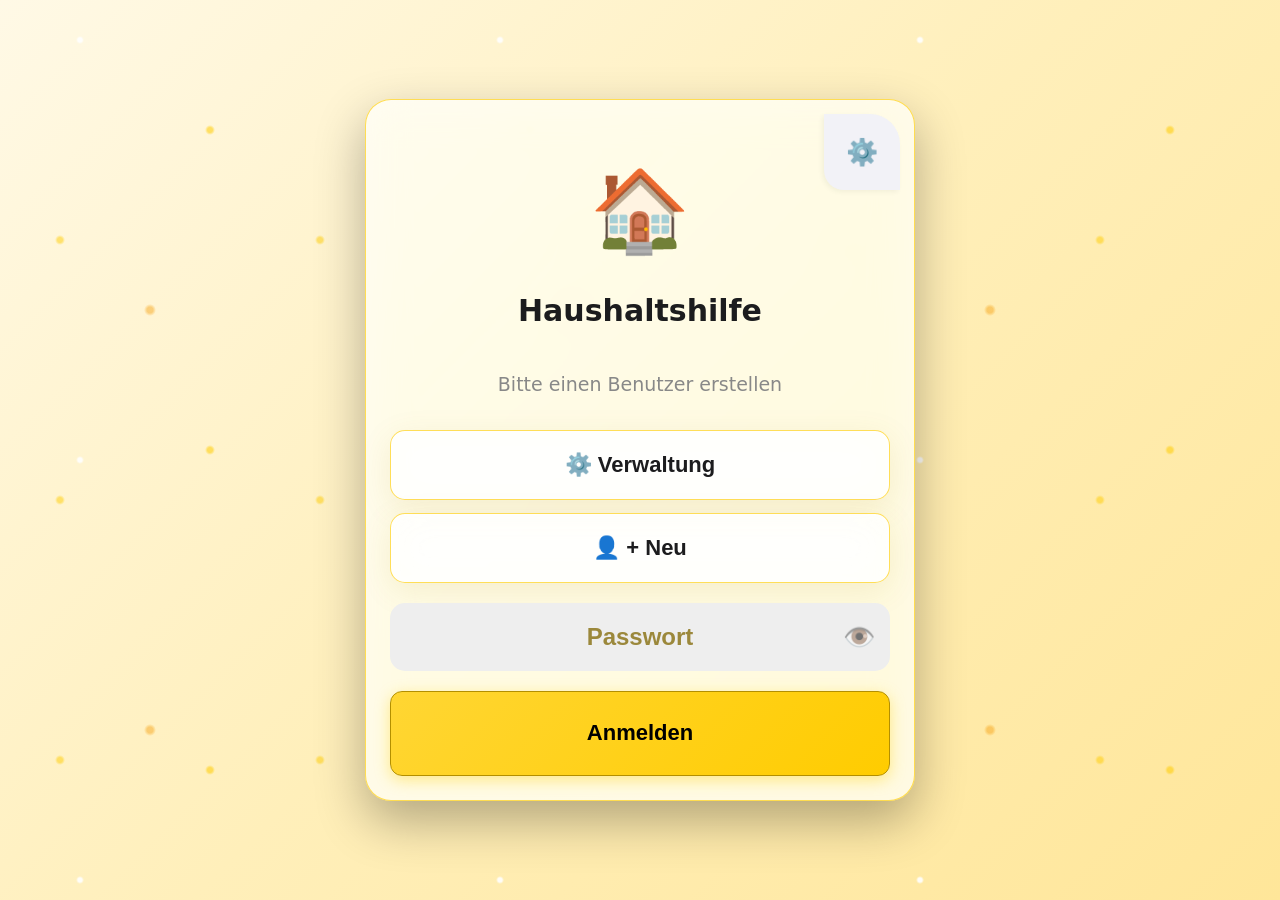
==== commit ee9578c8: "Add files via upload" ====
--- a/custom_components/haushaltshilfe/www/index.html
+++ b/custom_components/haushaltshilfe/www/index.html
@@ -3,64 +3,98 @@
 <head>
     <meta charset="UTF-8">
     <meta name="viewport" content="width=device-width, initial-scale=1.0, maximum-scale=1.0, user-scalable=no, shrink-to-fit=no, viewport-fit=cover">
-    <title>Haus-Zentrale Pro 🏠</title>
+    <title>Haushaltshilfe 🏠</title>
 
     <link rel="icon" type="image/png" href="icon.png">
     <link rel="apple-touch-icon" href="icon.png">
     <link rel="manifest" href="app.webmanifest">
-    
+
     <meta name="mobile-web-app-capable" content="yes">
     <meta name="apple-mobile-web-app-capable" content="yes">
     <meta name="theme-color" content="#ffffff">
     <meta name="referrer" content="same-origin">
 
-    <!-- Stylesheets -->
-    <link rel="stylesheet" href="style.css">
-    <link rel="stylesheet" href="glass-theme.css">
-    <link rel="stylesheet" href="dark-theme.css">
-    <link rel="stylesheet" href="green-theme.css">
-    <link rel="stylesheet" href="blue-theme.css">
-    <link rel="stylesheet" href="light-theme.css">
-    <link rel="stylesheet" href="winter-theme.css">
-    <link rel="stylesheet" href="xmas-theme.css">
-    <link rel="stylesheet" href="newyear-theme.css">
-    <link rel="stylesheet" href="royal-theme.css">
-    <link rel="stylesheet" href="spring-theme.css">
-	<link rel="stylesheet" href="bayern-theme.css">    
-    
+    <!-- Stylesheets: erst das Grundgerüst, danach die Themes (überschreiben nur Farben/Optik) -->
+    <link rel="stylesheet" href="style.css?v=1.1.6">
+    <link rel="stylesheet" href="home.css?v=1.1.6">
+    <link rel="stylesheet" href="glass-theme.css?v=1.1.6">
+    <link rel="stylesheet" href="dark-theme.css?v=1.1.6">
+    <link rel="stylesheet" href="green-theme.css?v=1.1.6">
+    <link rel="stylesheet" href="blue-theme.css?v=1.1.6">
+    <link rel="stylesheet" href="light-theme.css?v=1.1.6">
+    <link rel="stylesheet" href="winter-theme.css?v=1.1.6">
+    <link rel="stylesheet" href="xmas-theme.css?v=1.1.6">
+    <link rel="stylesheet" href="newyear-theme.css?v=1.1.6">
+    <link rel="stylesheet" href="royal-theme.css?v=1.1.6">
+    <link rel="stylesheet" href="spring-theme.css?v=1.1.6">
+    <link rel="stylesheet" href="bayern-theme.css?v=1.1.6">
+
+    <!-- Layout-Stufe passend zum Zoom (steuert Navigation + Fensterform in style.css) -->
+<script>
+/* Layout-Stufe (data-bp):
+   - Handy (kleinste Gerätekante < 600 px)  -> immer "s": Tab-Leiste unten, Fenster von unten,
+     egal wie klein der App-Zoom eingestellt ist.
+   - Tablet/PC -> Fensterbreite / App-Zoom:  s < 768px, m bis 900px, l darüber,
+     so folgt der Wechsel auch dem Zoom aus der Integration. */
+(function () {
+    var d = document.documentElement;
+    function zoom() {
+        var z = parseFloat(d.style.getPropertyValue('--app-zoom'));
+        if (!z) { try { z = parseFloat(localStorage.getItem('house_central_zoom')); } catch (e) {} }
+        return z > 0 ? z : 1;
+    }
+    function isPhone() {
+        var s = 0;
+        try { s = Math.min(screen.width, screen.height); } catch (e) {}
+        return s > 0 && s < 600;
+    }
+    function bp() {
+        var phone = isPhone();
+        var w = window.innerWidth / zoom();
+        var v = phone ? 's' : (w < 768 ? 's' : (w <= 900 ? 'm' : 'l'));
+        if (d.getAttribute('data-bp') !== v) d.setAttribute('data-bp', v);
+        var dev = phone ? 'phone' : 'wide';
+        if (d.getAttribute('data-dev') !== dev) d.setAttribute('data-dev', dev);
+    }
+    bp();
+    window.addEventListener('resize', bp);
+    window.addEventListener('orientationchange', bp);
+    new MutationObserver(bp).observe(d, { attributes: true, attributeFilter: ['style'] });
+})();
+</script>
 </head>
 <body>
 
+<!-- ============ 1. THEME-MENÜ (Design + Zoom) ============ -->
 <div class="theme-menu-container">
-    <button type="button" class="theme-toggle-top" onclick="toggleThemeMenu(event)">🎨🔍</button>
-    <div id="themeDropdown" class="theme-dropdown" style="width: 260px;">
-        
-        <!-- OBEN: Theme-Modus (bleibt exakt so) -->
-        <div onclick="event.stopPropagation()" style="display: flex; align-items: center; justify-content: space-between; padding: 10px 12px; cursor: default; border-bottom: 1px solid rgba(255,255,255,0.15); margin-bottom: 6px;">
-            <span style="font-weight: 800; font-size: 0.95rem; letter-spacing: 0.5px;">🎨 Theme-Modus</span>
-            <div id="themeModeBtn" onclick="toggleThemeMode()" style="font-weight: 700; cursor: pointer; padding: 6px 10px; border-radius: 8px; background: rgba(255,255,255,0.15); font-size: 0.85rem;">
+    <button type="button" class="theme-toggle-top" onclick="toggleThemeMenu(event)" aria-label="Design und Zoom">🎨🔍</button>
+    <div id="themeDropdown" class="theme-dropdown">
+
+        <!-- Theme-Modus -->
+        <div class="theme-row" onclick="event.stopPropagation()">
+            <span class="theme-row-title">🎨 Theme-Modus</span>
+            <div id="themeModeBtn" class="theme-mode-btn" onclick="toggleThemeMode()">
                 Auto 🤖
             </div>
         </div>
 
-        <!-- MITTE: Die Themen als 2-Spalten-Grid (2 Reihen nebeneinander) -->
-        <div style="display: grid; grid-template-columns: 1fr 1fr; gap: 4px; padding: 0 6px; margin-bottom: 6px;">
-            <div onclick="setTheme('theme-glass')" style="padding: 8px 6px; text-align: center; border-radius: 6px;">💎 Glass</div>
-            <div onclick="setTheme('theme-dark')" style="padding: 8px 6px; text-align: center; border-radius: 6px;">🌑 Dark</div>
-            <div onclick="setTheme('theme-light')" style="padding: 8px 6px; text-align: center; border-radius: 6px;">☀️ Light</div>
-            <div onclick="setTheme('theme-green')" style="padding: 8px 6px; text-align: center; border-radius: 6px;">🟢 Green</div>
-            <div onclick="setTheme('theme-blue')" style="padding: 8px 6px; text-align: center; border-radius: 6px;">🔵 Blue</div>
-            <div onclick="setTheme('theme-winter')" style="padding: 8px 6px; text-align: center; border-radius: 6px;">❄️ Winter</div>
-            <div onclick="setTheme('theme-xmas')" style="padding: 8px 6px; text-align: center; border-radius: 6px; font-size: 0.85rem;">🎄 Weihnachten</div>
-            <div onclick="setTheme('theme-newyear')" style="padding: 8px 6px; text-align: center; border-radius: 6px; font-size: 0.8rem;">🎆 Neujahr</div>
-            <div onclick="setTheme('theme-royal')" style="padding: 8px 6px; text-align: center; border-radius: 6px; font-size: 0.85rem;">⚒️ Königsblau</div>
-            <div onclick="setTheme('theme-spring')" style="padding: 8px 6px; text-align: center; border-radius: 6px; font-size: 0.85rem;">🌸 Frühling</div>
-			<div onclick="setTheme('theme-bayern')" style="padding: 8px 6px; text-align: center; border-radius: 6px; font-size: 0.85rem;">🔴 FC Bayern</div>
-
-        </div>
-        
-        <!-- UNTEN: Der Zoom-Regler -->
-        <div class="zoom-control-row" onclick="event.stopPropagation()" style="display:flex; align-items:center; justify-content:space-between; gap:8px; padding:10px 12px; cursor:default; border-top: 1px solid rgba(255,255,255,0.15);">
+        <!-- Themen als 2-Spalten-Raster -->
+        <div class="theme-grid">
+            <div class="theme-opt" onclick="setTheme('theme-glass')">💎 Glass</div>
+            <div class="theme-opt" onclick="setTheme('theme-dark')">🌑 Dark</div>
+            <div class="theme-opt" onclick="setTheme('theme-light')">☀️ Light</div>
+            <div class="theme-opt" onclick="setTheme('theme-green')">🟢 Green</div>
+            <div class="theme-opt" onclick="setTheme('theme-blue')">🔵 Blue</div>
+            <div class="theme-opt" onclick="setTheme('theme-winter')">❄️ Winter</div>
+            <div class="theme-opt" onclick="setTheme('theme-xmas')">🎄 Weihnachten</div>
+            <div class="theme-opt" onclick="setTheme('theme-newyear')">🎆 Neujahr</div>
+            <div class="theme-opt" onclick="setTheme('theme-royal')">⚒️ Königsblau</div>
+            <div class="theme-opt" onclick="setTheme('theme-spring')">🌸 Frühling</div>
+            <div class="theme-opt" onclick="setTheme('theme-bayern')">🔴 FC Bayern</div>
+        </div>
+
+        <!-- Zoom-Regler -->
+        <div class="zoom-control-row" onclick="event.stopPropagation()">
             <button type="button" class="zoom-btn" onclick="adjustSystemZoom(-0.05)">−</button>
             <span class="zoom-display" id="quickZoomLabel" onclick="resetQuickZoom()" title="Auf 100% zurücksetzen">100%</span>
             <button type="button" class="zoom-btn" onclick="adjustSystemZoom(0.05)">+</button>
@@ -68,8 +102,7 @@
     </div>
 </div>
 
-</div>
-<!-- LOGIN OVERLAY -->
+<!-- ============ 2. ANMELDUNG (Vollbild) ============ -->
 <div id="loginOverlay">
     <div class="login-card">
         <button type="button" onclick="openSystemSettings()" style="position:absolute; top:0; right:0; background:#f2f2f7; border:none; border-bottom-left-radius:20px; border-top-right-radius:30px; width:60px; height:60px; font-size:1.3rem; cursor:pointer; display:flex; align-items:center; justify-content:center; z-index:10; color:#8e8e93; box-shadow: -2px 2px 5px rgba(0,0,0,0.05);">⚙️</button>
@@ -97,690 +130,853 @@
     </div>
 </div>
 
-<!-- SYSTEM SETTINGS OVERLAY -->
-<div id="settingsOverlay" style="display:none; position:fixed; inset:0; background:rgba(0,0,0,0.8); align-items:center; justify-content:center; z-index:3000; backdrop-filter: blur(8px); -webkit-backdrop-filter: blur(8px);">
-    <div class="login-card" style="width:90%; max-width:500px; text-align:left; padding: 30px; border: 1px solid rgba(255,255,255,0.2); max-height: 90vh; overflow-y: auto;">
-        <h3 style="margin-top:0; margin-bottom: 20px; color: var(--text); display: flex; align-items: center; gap: 10px;">
-            <span style="font-size: 1.4rem;">⚙️</span> System-Einstellungen
-        </h3>
-        
-        <!-- HA-TOKEN (nur für Kiosk/direkten URL-Aufruf, wird nur auf diesem Gerät gespeichert) -->
-        <label style="font-size:0.75rem; font-weight:bold; color:var(--gray); display:block; margin-bottom:8px; letter-spacing: 0.5px;">HOME-ASSISTANT-TOKEN (NUR KIOSK-MODUS)</label>
-        <input type="password" id="set_token" placeholder="Long-Lived Access Token einfügen" autocomplete="off" style="width:100%; padding:12px; margin-bottom:15px; border-radius:12px; border:1px solid #ddd; box-sizing:border-box; font-size: 0.9rem; background: var(--bg); color: var(--text); outline: none;">
-
-        <div class="settings-protected">
-        <!-- MASTER-PASSWORT -->
-        <label style="font-size:0.75rem; font-weight:bold; color:var(--gray); display:block; margin-bottom:8px; letter-spacing: 0.5px;">NEUES MASTER-PASSWORT (LEER = UNVERÄNDERT)</label>
-        <input type="password" id="set_master_pw" placeholder="Neues Master-Passwort..." autocomplete="new-password" style="width:100%; padding:12px; margin-bottom:15px; border-radius:12px; border:1px solid #ddd; box-sizing:border-box; font-size: 0.9rem; background: var(--bg); color: var(--text); outline: none;">
-
-        <!-- ADMIN-PASSWORT -->
-        <label style="font-size:0.75rem; font-weight:bold; color:var(--gray); display:block; margin-bottom:8px; letter-spacing: 0.5px;">NEUES ADMIN-PASSWORT (LEER = UNVERÄNDERT)</label>
-        <input type="password" id="set_admin_pw" placeholder="Neues Admin-Passwort..." autocomplete="new-password" style="width:100%; padding:12px; margin-bottom:20px; border-radius:12px; border:1px solid #ddd; box-sizing:border-box; font-size: 0.9rem; background: var(--bg); color: var(--text); outline: none;">
-        </div>
-
-        <!-- ZOOM-EINSTELLUNG FÜR DIESES GERÄT -->
-        <label style="font-size:0.75rem; font-weight:bold; color:var(--gray); display:block; margin-bottom:8px; letter-spacing: 0.5px;">GERÄTE-ZOOM (<span id="zoomPercentLabel">100%</span>)</label>
-        <div class="zoom-control-row" style="display:flex; align-items:center; gap:12px; margin-bottom:20px; padding:12px; border-radius:12px;">
-            <button type="button" class="zoom-btn" onclick="adjustSystemZoom(-0.05)">−</button>
-            <input type="range" id="systemZoomRange" min="0.6" max="1.6" step="0.05" value="1" oninput="previewSystemZoom(this.value)" style="flex:1; cursor:pointer; accent-color: var(--primary);">
-            <button type="button" class="zoom-btn" onclick="adjustSystemZoom(0.05)">+</button>
-        </div>
-
-        <div class="settings-protected">
-        <!-- TABS AUSWAHL -->
-        <label style="font-size:0.75rem; font-weight:bold; color:var(--gray); display:block; margin-bottom:10px; letter-spacing: 0.5px;">SICHTBARE TABS IN DER LEISTE</label>
-        <div style="display:flex; flex-direction:column; gap:8px; margin-bottom:25px; background:#f9f9fb; padding:12px; border-radius:12px; border:1px solid #ddd;">
-            <label style="display:flex; align-items:center; gap:10px; font-size:0.9rem; cursor:pointer;">
-                <input type="checkbox" class="tab-toggle" value="shop" checked> 🛒 Einkaufsliste
-            </label>
-            <label style="display:flex; align-items:center; gap:10px; font-size:0.9rem; cursor:pointer;">
-                <input type="checkbox" class="tab-toggle" value="todo" checked> 📋 Haushalt / Aufgaben
-            </label>
-            <label style="display:flex; align-items:center; gap:10px; font-size:0.9rem; cursor:pointer;">
-                <input type="checkbox" class="tab-toggle" value="food" checked> 🍽️ Essensplan
-            </label>
-            <label style="display:flex; align-items:center; gap:10px; font-size:0.9rem; cursor:pointer;">
-                <input type="checkbox" class="tab-toggle" value="trash" checked> 🗑️ Müllkalender
-            </label>
-            <label style="display:flex; align-items:center; gap:10px; font-size:0.9rem; cursor:pointer;">
-                <input type="checkbox" class="tab-toggle" value="finance" checked> 💶 Finanzen
-            </label>
-        </div>
-        </div>
-        
-        <!-- BUTTONS -->
-        <div style="display:flex; gap:12px;">
-            <button type="button" style="flex:1; background:var(--primary); height:50px; border-radius:15px; font-weight:bold; color: white; border: none; cursor: pointer;" onclick="saveSystemSettings()">Speichern</button>
-            <button type="button" style="flex:1; background:var(--gray); height:50px; border-radius:15px; font-weight:bold; color: white; border: none; cursor: pointer;" onclick="closeSystemSettingsCancel()">Abbrechen</button>
+<!-- ============ 3. HAUPT-APP ============ -->
+<div id="app" style="display:none;">
+    <div class="app-shell">
+
+        <!-- Navigation: Handy = Leiste unten, Tablet/PC = Seitenleiste links (siehe style.css) -->
+        <nav id="mainNav" class="tab-bar" aria-label="Hauptnavigation">
+            <div class="nav-brand" aria-hidden="true"><span class="nav-brand-icon">🏠</span><span class="nav-brand-name">Haushaltshilfe</span></div>
+            <button class="tab-item" id="t-home" onclick="tab('home')"><span class="icon">🏡</span>Start</button>
+            <button class="tab-item" id="t-shop" onclick="tab('shop')">
+                <span class="icon">🛒</span>
+                <span id="badge-shop" class="badge">0</span>
+                Shop
+            </button>
+            <button class="tab-item" id="t-food" onclick="tab('food')">
+                <span class="icon">🍽️</span>
+                Essen
+            </button>
+            <button class="tab-item" id="t-todo" onclick="tab('todo')">
+                <span class="icon">🏠</span>
+                <span id="badge-todo" class="badge">0</span>
+                Haus
+            </button>
+            <button class="tab-item" id="t-finance" onclick="tab('finance')"><span class="icon">💰</span>Finanzen</button>
+            <button class="tab-item" id="t-trash" onclick="tab('trash')"><span class="icon">🚛</span>Müll</button>
+            <button class="tab-item" id="t-logout" onclick="logout()"><span class="icon">🚪</span>Logout</button>
+        </nav>
+
+        <div class="app-body">
+            <div class="app-topbar">
+                <div class="status-bar" id="statusInfo"></div>
+            </div>
+
+            <main class="app-main">
+            <!-- STARTSEITE -->
+            <div id="v-home" class="view" style="display:none;">
+                <header><h1>Herzlich willkommen 👋</h1></header>
+                <p class="home-sub" id="home-sub"></p>
+                <ul id="home-grid">
+                    <li class="home-card" id="home-card-todo">
+                        <div class="home-head"><h2>✅ Heute fällig</h2><span class="home-count" id="home-todo-count">0</span></div>
+                        <div class="home-body" id="home-todo-list"></div>
+                        <button type="button" class="home-link" data-home-act="go" data-tab="todo">Alle Aufgaben →</button>
+                    </li>
+                    <li class="home-card" id="home-card-food">
+                        <div class="home-head"><h2>🍽️ Essen diese Woche</h2></div>
+                        <div class="home-body" id="home-food-list"></div>
+                        <button type="button" class="home-link" data-home-act="go" data-tab="food">Zum Wochenplan →</button>
+                    </li>
+                    <li class="home-card" id="home-card-shop">
+                        <div class="home-head"><h2>🛒 Einkaufsliste</h2><span class="home-count" id="home-shop-count">0</span></div>
+                        <div class="home-body" id="home-shop-list"></div>
+                        <button type="button" class="home-link" data-home-act="go" data-tab="shop">Zur Einkaufsliste →</button>
+                    </li>
+                    <li class="home-card" id="home-card-money">
+                        <div class="home-head"><h2 id="home-money-title">💰 Ausgaben</h2></div>
+                        <div class="home-body" id="home-money-body"></div>
+                        <button type="button" class="home-link" data-home-act="go" data-tab="finance">Zu den Finanzen →</button>
+                    </li>
+                </ul>
+            </div>
+
+            <!-- EINKAUF TAB -->
+            <div id="v-shop" class="view">
+                <header><h1>Einkauf 🛒</h1></header>
+                <div class="split-container">
+                    <div class="sidebar" id="shopSidebar"></div>
+                    <div class="main-content">
+                        <div class="input-card"><input type="text" id="in-shop" class="main-input" placeholder="Was fehlt?"><button class="btn-add" onclick="addShop()">+</button></div>
+                        <div class="admin-row"><button class="admin-btn" onclick="addNewCat('shop')">📂 + Kategorie</button><button class="admin-btn" onclick="addNewFav('shop')">⭐️ + Favoriten</button></div>
+                        <div class="cat-scroll" id="cats-shop"></div>
+                        <div class="fav-grid" id="favs-shop"></div>
+                        <ul id="list-shop"></ul>
+                    </div>
+                </div>
+            </div>
+
+                <!-- WOCHENPLAN TAB -->
+                <div id="v-food" class="view" style="display:none;">
+                <header><h1>Wochenplan 🍽️</h1></header>
+                <div class="admin-row">
+                    <button class="admin-btn" onclick="addNewCat('food')">📂 + Kategorie</button>
+                    <button class="admin-btn" onclick="addNewFav('food')">⭐️ + Favoriten</button>
+                </div>
+                <div class="cat-scroll" id="cats-food"></div>
+                <div class="fav-grid" id="favs-food"></div>
+
+                <!-- Wochen-Umschalter über dem Montag -->
+                <div class="week-switcher">
+                    <button id="btn-week-0" class="week-switch-btn active-food" onclick="switchFoodWeek(0)">📅 Diese Woche</button>
+                    <button id="btn-week-1" class="week-switch-btn" onclick="switchFoodWeek(1)">⏭️ Nächste Woche</button>
+                    <button id="btn-week-shift" class="week-switch-btn reset-week-btn" onclick="executeFoodWeekShift(false)" title="Woche abschließen & vorrücken">🔄 Woche abschließen/verschieben</button>
+                    <button id="btn-week-shop" class="week-switch-btn ing-week-btn" onclick="openWeekIngredients()" title="Zutaten aller Gerichte der Woche auf die Einkaufsliste setzen">🛒 Einkauf aus dem Plan erstellen</button>
+                    <button id="btn-week-recipes" class="week-switch-btn ing-week-btn" onclick="openRecipes()" title="Alle Rezepte ansehen, ändern und neu anlegen">📖 Rezepte ansehen &amp; ändern</button>
+                </div>
+    
+                <!-- NEU: Info-Label für den automatischen Wochenwechsel -->
+                <div class="food-auto-info">
+                    ✨ Automatischer Wochenwechsel Sonntags um 23:00 Uhr oder manuell über den Button
+                </div>
+
+                <div class="week-grid">
+                    <!-- MONTAG -->
+                    <div class="day-card" id="card-0">
+                        <div class="day-label"><span>🥣</span>MO</div>
+                        <div class="meal-inputs-inline">
+                            <div class="meal-field-group">
+                                <span class="meal-mini-label">Frühstück</span>
+                                <input type="text" id="plan-0-bf" class="day-input" placeholder="Gericht..." onfocus="setActiveMealInput(this)" onchange="saveFood(0)">
+                            </div>
+                            <div class="meal-field-group">
+                                <span class="meal-mini-label">Mittagessen</span>
+                                <input type="text" id="plan-0" class="day-input" placeholder="Gericht..." onfocus="setActiveMealInput(this)" onchange="saveFood(0)">
+                            </div>
+                            <div class="meal-field-group">
+                                <span class="meal-mini-label">Abendessen</span>
+                                <input type="text" id="plan-0-dn" class="day-input" placeholder="Gericht..." onfocus="setActiveMealInput(this)" onchange="saveFood(0)">
+                            </div>
+                        </div>
+                        <select id="cook-0" class="cook-select" onchange="saveFood(0)"></select>
+                    </div>
+
+                    <!-- DIENSTAG -->
+                    <div class="day-card" id="card-1">
+                        <div class="day-label"><span>🥗</span>DI</div>
+                        <div class="meal-inputs-inline">
+                            <div class="meal-field-group">
+                                <span class="meal-mini-label">Frühstück</span>
+                                <input type="text" id="plan-1-bf" class="day-input" placeholder="Gericht..." onfocus="setActiveMealInput(this)" onchange="saveFood(1)">
+                            </div>
+                            <div class="meal-field-group">
+                                <span class="meal-mini-label">Mittagessen</span>
+                                <input type="text" id="plan-1" class="day-input" placeholder="Gericht..." onfocus="setActiveMealInput(this)" onchange="saveFood(1)">
+                            </div>
+                            <div class="meal-field-group">
+                                <span class="meal-mini-label">Abendessen</span>
+                                <input type="text" id="plan-1-dn" class="day-input" placeholder="Gericht..." onfocus="setActiveMealInput(this)" onchange="saveFood(1)">
+                            </div>
+                        </div>
+                        <select id="cook-1" class="cook-select" onchange="saveFood(1)"></select>
+                    </div>
+
+                    <!-- MITTWOCH -->
+                    <div class="day-card" id="card-2">
+                        <div class="day-label"><span>🍲</span>MI</div>
+                        <div class="meal-inputs-inline">
+                            <div class="meal-field-group">
+                                <span class="meal-mini-label">Frühstück</span>
+                                <input type="text" id="plan-2-bf" class="day-input" placeholder="Gericht..." onfocus="setActiveMealInput(this)" onchange="saveFood(2)">
+                            </div>
+                            <div class="meal-field-group">
+                                <span class="meal-mini-label">Mittagessen</span>
+                                <input type="text" id="plan-2" class="day-input" placeholder="Gericht..." onfocus="setActiveMealInput(this)" onchange="saveFood(2)">
+                            </div>
+                            <div class="meal-field-group">
+                                <span class="meal-mini-label">Abendessen</span>
+                                <input type="text" id="plan-2-dn" class="day-input" placeholder="Gericht..." onfocus="setActiveMealInput(this)" onchange="saveFood(2)">
+                            </div>
+                        </div>
+                        <select id="cook-2" class="cook-select" onchange="saveFood(2)"></select>
+                    </div>
+
+                    <!-- DONNERSTAG -->
+                    <div class="day-card" id="card-3">
+                        <div class="day-label"><span>🍝</span>DO</div>
+                        <div class="meal-inputs-inline">
+                            <div class="meal-field-group">
+                                <span class="meal-mini-label">Frühstück</span>
+                                <input type="text" id="plan-3-bf" class="day-input" placeholder="Gericht..." onfocus="setActiveMealInput(this)" onchange="saveFood(3)">
+                            </div>
+                            <div class="meal-field-group">
+                                <span class="meal-mini-label">Mittagessen</span>
+                                <input type="text" id="plan-3" class="day-input" placeholder="Gericht..." onfocus="setActiveMealInput(this)" onchange="saveFood(3)">
+                            </div>
+                            <div class="meal-field-group">
+                                <span class="meal-mini-label">Abendessen</span>
+                                <input type="text" id="plan-3-dn" class="day-input" placeholder="Gericht..." onfocus="setActiveMealInput(this)" onchange="saveFood(3)">
+                            </div>
+                        </div>
+                        <select id="cook-3" class="cook-select" onchange="saveFood(3)"></select>
+                    </div>
+
+                    <!-- FREITAG -->
+                    <div class="day-card" id="card-4">
+                        <div class="day-label"><span>🍕</span>FR</div>
+                        <div class="meal-inputs-inline">
+                            <div class="meal-field-group">
+                                <span class="meal-mini-label">Frühstück</span>
+                                <input type="text" id="plan-4-bf" class="day-input" placeholder="Gericht..." onfocus="setActiveMealInput(this)" onchange="saveFood(4)">
+                            </div>
+                            <div class="meal-field-group">
+                                <span class="meal-mini-label">Mittagessen</span>
+                                <input type="text" id="plan-4" class="day-input" placeholder="Gericht..." onfocus="setActiveMealInput(this)" onchange="saveFood(4)">
+                            </div>
+                            <div class="meal-field-group">
+                                <span class="meal-mini-label">Abendessen</span>
+                                <input type="text" id="plan-4-dn" class="day-input" placeholder="Gericht..." onfocus="setActiveMealInput(this)" onchange="saveFood(4)">
+                            </div>
+                        </div>
+                        <select id="cook-4" class="cook-select" onchange="saveFood(4)"></select>
+                    </div>
+
+                    <!-- SAMSTAG -->
+                    <div class="day-card" id="card-5">
+                        <div class="day-label"><span>🍔</span>SA</div>
+                        <div class="meal-inputs-inline">
+                            <div class="meal-field-group">
+                                <span class="meal-mini-label">Frühstück</span>
+                                <input type="text" id="plan-5-bf" class="day-input" placeholder="Gericht..." onfocus="setActiveMealInput(this)" onchange="saveFood(5)">
+                            </div>
+                            <div class="meal-field-group">
+                                <span class="meal-mini-label">Mittagessen</span>
+                                <input type="text" id="plan-5" class="day-input" placeholder="Gericht..." onfocus="setActiveMealInput(this)" onchange="saveFood(5)">
+                            </div>
+                            <div class="meal-field-group">
+                                <span class="meal-mini-label">Abendessen</span>
+                                <input type="text" id="plan-5-dn" class="day-input" placeholder="Gericht..." onfocus="setActiveMealInput(this)" onchange="saveFood(5)">
+                            </div>
+                        </div>
+                        <select id="cook-5" class="cook-select" onchange="saveFood(5)"></select>
+                    </div>
+
+                    <!-- SONNTAG -->
+                    <div class="day-card" id="card-6">
+                        <div class="day-label"><span>🍗</span>SO</div>
+                        <div class="meal-inputs-inline">
+                            <div class="meal-field-group">
+                                <span class="meal-mini-label">Frühstück</span>
+                                <input type="text" id="plan-6-bf" class="day-input" placeholder="Gericht..." onfocus="setActiveMealInput(this)" onchange="saveFood(6)">
+                            </div>
+                            <div class="meal-field-group">
+                                <span class="meal-mini-label">Mittagessen</span>
+                                <input type="text" id="plan-6" class="day-input" placeholder="Gericht..." onfocus="setActiveMealInput(this)" onchange="saveFood(6)">
+                            </div>
+                            <div class="meal-field-group">
+                                <span class="meal-mini-label">Abendessen</span>
+                                <input type="text" id="plan-6-dn" class="day-input" placeholder="Gericht..." onfocus="setActiveMealInput(this)" onchange="saveFood(6)">
+                            </div>
+                        </div>
+                        <select id="cook-6" class="cook-select" onchange="saveFood(6)"></select>
+                    </div>
+
+                    <!-- ESSEN GEHEN -->
+                    <div class="day-card eating-out-card" id="card-7">
+                        <div class="day-label"><span>🍽️</span>Auswärts</div>
+                        <div class="meal-inputs-inline">
+                            <div class="meal-field-group" style="width: 100%;">
+                                <span class="meal-mini-label">Wann & Wo?</span>
+                                <input type="text" id="plan-7" class="day-input" placeholder="z.B. Fr beim Italiener..." onfocus="setActiveMealInput(this)" onchange="saveFood(7)">
+                            </div>
+                        </div>
+                        <select id="cook-7" class="cook-select" onchange="saveFood(7)"></select>
+                    </div>
+                </div>
+
+                    <button class="admin-btn" style="margin-top:25px; width:100%; border-style:solid; color:var(--danger); background:#fff5f5; padding: 15px;" onclick="clearWeek()">Woche zurücksetzen 🧹</button>
+                </div>
+
+            <!-- HAUS / TODO TAB -->
+            <div id="v-todo" class="view" style="display:none;">
+                <header><h1>Haus 🏠</h1></header>
+                <div class="split-container">
+                    <div class="sidebar" id="todoSidebar"></div>
+                    <div class="main-content">
+                        <div class="input-card"><input type="text" id="in-todo" class="main-input" placeholder="Aufgabe..."><button class="btn-add" style="background:var(--todo)" onclick="addTodo()">+</button></div>
+                        <div class="admin-row"><button class="admin-btn" onclick="addNewCat('todo')">📂 + Kategorie</button><button class="admin-btn" onclick="addNewFav('todo')">⭐️ + Favoriten</button></div>
+                        <div class="cat-scroll" id="cats-todo"></div>
+                        <div class="fav-grid" id="favs-todo"></div>
+                        <ul id="list-todo"></ul>
+                    </div>
+                </div>
+            </div>
+
+            <!-- FINANZEN TAB -->
+            <div id="v-finance" class="view" style="display:none;">
+        
+                <!-- ANSICHT 1: JAHRE-ÜBERSICHT -->
+                <div id="finance-years-view">
+                    <header>
+                        <h1 style="margin: 0;">Finanz-Historie 📅</h1>
+                    </header>
+            
+                    <div class="finance-controls">
+                        <button type="button" onclick="addNewYear()" style="flex: 1; min-width: 0; background: var(--primary); color: white; border: none; padding: 15px 10px; border-radius: 15px; font-weight: bold; font-size: 0.95rem; cursor: pointer; box-shadow: 0 4px 10px rgba(0,0,0,0.1); white-space: nowrap; text-overflow: ellipsis; overflow: hidden;">
+                            ➕ Jahr hinzufügen
+                        </button>
+                        <button type="button" onclick="if(typeof openFixkostenModal === 'function') { openFixkostenModal(); } else { document.getElementById('fixkostenModal').style.display='flex'; }" style="flex: 1; min-width: 0; background: var(--card); color: var(--text); border: 1px solid rgba(0,0,0,0.15); padding: 15px 10px; border-radius: 15px; font-weight: bold; font-size: 0.95rem; cursor: pointer; box-shadow: 0 4px 10px rgba(0,0,0,0.1); white-space: nowrap; text-overflow: ellipsis; overflow: hidden;">
+                            ⚙️ Fixkosten verwalten
+                        </button>
+                    </div>
+
+                    <div id="years-container"></div>
+                </div>
+
+                <!-- ANSICHT 2: MONATS-ÜBERSICHT FÜR DAS GEWÄHLTE JAHR -->
+                <div id="finance-months-view" style="display: none;">
+                    <header class="finance-head-back">
+                        <button type="button" onclick="backToYears()" style="background: var(--card); border: 1px solid rgba(0,0,0,0.15); border-radius: 12px; width: 40px; height: 40px; font-size: 1.2rem; cursor: pointer; display: flex; align-items: center; justify-content: center; color: var(--text);">⬅️</button>
+                        <h1 id="finance-year-title" style="margin: 0; font-size: 1.5rem;">Jahr</h1>
+                    </header>
+            
+                    <div class="finance-controls">
+                        <button type="button" onclick="addNewMonth()" style="flex: 1; min-width: 0; background: var(--primary); color: white; border: none; padding: 15px 10px; border-radius: 15px; font-weight: bold; font-size: 0.95rem; cursor: pointer; box-shadow: 0 4px 10px rgba(0,0,0,0.1); white-space: nowrap; text-overflow: ellipsis; overflow: hidden;">
+                            ➕ Monat in diesem Jahr hinzufügen
+                        </button>
+                        <button type="button" onclick="if(typeof openFixkostenModal === 'function') { openFixkostenModal(); } else { document.getElementById('fixkostenModal').style.display='flex'; }" style="flex: 1; min-width: 0; background: var(--card); color: var(--text); border: 1px solid rgba(0,0,0,0.15); padding: 15px 10px; border-radius: 15px; font-weight: bold; font-size: 0.95rem; cursor: pointer; box-shadow: 0 4px 10px rgba(0,0,0,0.1); white-space: nowrap; text-overflow: ellipsis; overflow: hidden;">
+                            ⚙️ Fixkosten verwalten
+                        </button>
+                    </div>
+
+                    <div id="months-container"></div>
+                </div>
+            </div>
+
+            <!-- MÜLL TAB -->
+            <div id="v-trash" class="view" style="display:none;">
+                <header><h1>Müllabfuhr 🚛</h1></header>
+                <div id="trash-content" style="background:var(--card); border-radius:25px; padding:25px; box-shadow: 0 4px 12px rgba(0,0,0,0.05); color: var(--text);">Lädt...</div>
+            </div>
+            </main>
         </div>
     </div>
 </div>
 
-<!-- HAUPT-APP -->
-<div id="app" style="display:none;">
-    <div class="status-bar" id="statusInfo"></div>
-
-    <!-- EINKAUF TAB -->
-    <div id="v-shop">
-        <header><h1>Einkauf 🛒</h1></header>
-        <div class="split-container">
-            <div class="sidebar" id="shopSidebar"></div>
-            <div class="main-content">
-                <div class="input-card"><input type="text" id="in-shop" class="main-input" placeholder="Was fehlt?"><button class="btn-add" onclick="addShop()">+</button></div>
-                <div class="admin-row"><button class="admin-btn" onclick="addNewCat('shop')">📂 + Kategorie</button><button class="admin-btn" onclick="addNewFav('shop')">⭐️ + Favoriten</button></div>
-                <div class="cat-scroll" id="cats-shop"></div>
-                <div class="fav-grid" id="favs-shop"></div>
-                <ul id="list-shop"></ul>
-            </div>
-        </div>
-    </div>
-
-    <!-- WOCHENPLAN TAB -->
-    <div id="v-food" style="display:none;">
-    <header><h1>Wochenplan 🍽️</h1></header>
-    <div class="admin-row">
-        <button class="admin-btn" onclick="addNewCat('food')">📂 + Kategorie</button>
-        <button class="admin-btn" onclick="addNewFav('food')">⭐️ + Favoriten</button>
-    </div>
-    <div class="cat-scroll" id="cats-food"></div>
-    <div class="fav-grid" id="favs-food"></div>
-
-    <!-- Wochen-Umschalter über dem Montag -->
-    <div class="week-switcher">
-        <button id="btn-week-0" class="week-switch-btn active-food" onclick="switchFoodWeek(0)">📅 Diese Woche</button>
-        <button id="btn-week-1" class="week-switch-btn" onclick="switchFoodWeek(1)">⏭️ Nächste Woche</button>
-        <button id="btn-week-shift" class="week-switch-btn reset-week-btn" onclick="executeFoodWeekShift(false)" title="Woche abschließen & vorrücken">🔄 Woche abschließen/verschieben</button>
-    </div>
-    
-    <!-- NEU: Info-Label für den automatischen Wochenwechsel -->
-    <div class="food-auto-info">
-        ✨ Automatischer Wochenwechsel Sonntags um 23:00 Uhr oder manuell über den Button
-    </div>
-
-    <div class="week-grid">
-        <!-- MONTAG -->
-        <div class="day-card" id="card-0">
-            <div class="day-label"><span>🥣</span>MO</div>
-            <div class="meal-inputs-inline">
-                <div class="meal-field-group">
-                    <span class="meal-mini-label">Frühstück</span>
-                    <input type="text" id="plan-0-bf" class="day-input" placeholder="Gericht..." onfocus="setActiveMealInput(this)" onchange="saveFood(0)">
-                </div>
-                <div class="meal-field-group">
-                    <span class="meal-mini-label">Mittagessen</span>
-                    <input type="text" id="plan-0" class="day-input" placeholder="Gericht..." onfocus="setActiveMealInput(this)" onchange="saveFood(0)">
-                </div>
-                <div class="meal-field-group">
-                    <span class="meal-mini-label">Abendessen</span>
-                    <input type="text" id="plan-0-dn" class="day-input" placeholder="Gericht..." onfocus="setActiveMealInput(this)" onchange="saveFood(0)">
-                </div>
-            </div>
-            <select id="cook-0" class="cook-select" onchange="saveFood(0)"></select>
-        </div>
-
-        <!-- DIENSTAG -->
-        <div class="day-card" id="card-1">
-            <div class="day-label"><span>🥗</span>DI</div>
-            <div class="meal-inputs-inline">
-                <div class="meal-field-group">
-                    <span class="meal-mini-label">Frühstück</span>
-                    <input type="text" id="plan-1-bf" class="day-input" placeholder="Gericht..." onfocus="setActiveMealInput(this)" onchange="saveFood(1)">
-                </div>
-                <div class="meal-field-group">
-                    <span class="meal-mini-label">Mittagessen</span>
-                    <input type="text" id="plan-1" class="day-input" placeholder="Gericht..." onfocus="setActiveMealInput(this)" onchange="saveFood(1)">
-                </div>
-                <div class="meal-field-group">
-                    <span class="meal-mini-label">Abendessen</span>
-                    <input type="text" id="plan-1-dn" class="day-input" placeholder="Gericht..." onfocus="setActiveMealInput(this)" onchange="saveFood(1)">
-                </div>
-            </div>
-            <select id="cook-1" class="cook-select" onchange="saveFood(1)"></select>
-        </div>
-
-        <!-- MITTWOCH -->
-        <div class="day-card" id="card-2">
-            <div class="day-label"><span>🍲</span>MI</div>
-            <div class="meal-inputs-inline">
-                <div class="meal-field-group">
-                    <span class="meal-mini-label">Frühstück</span>
-                    <input type="text" id="plan-2-bf" class="day-input" placeholder="Gericht..." onfocus="setActiveMealInput(this)" onchange="saveFood(2)">
-                </div>
-                <div class="meal-field-group">
-                    <span class="meal-mini-label">Mittagessen</span>
-                    <input type="text" id="plan-2" class="day-input" placeholder="Gericht..." onfocus="setActiveMealInput(this)" onchange="saveFood(2)">
-                </div>
-                <div class="meal-field-group">
-                    <span class="meal-mini-label">Abendessen</span>
-                    <input type="text" id="plan-2-dn" class="day-input" placeholder="Gericht..." onfocus="setActiveMealInput(this)" onchange="saveFood(2)">
-                </div>
-            </div>
-            <select id="cook-2" class="cook-select" onchange="saveFood(2)"></select>
-        </div>
-
-        <!-- DONNERSTAG -->
-        <div class="day-card" id="card-3">
-            <div class="day-label"><span>🍝</span>DO</div>
-            <div class="meal-inputs-inline">
-                <div class="meal-field-group">
-                    <span class="meal-mini-label">Frühstück</span>
-                    <input type="text" id="plan-3-bf" class="day-input" placeholder="Gericht..." onfocus="setActiveMealInput(this)" onchange="saveFood(3)">
-                </div>
-                <div class="meal-field-group">
-                    <span class="meal-mini-label">Mittagessen</span>
-                    <input type="text" id="plan-3" class="day-input" placeholder="Gericht..." onfocus="setActiveMealInput(this)" onchange="saveFood(3)">
-                </div>
-                <div class="meal-field-group">
-                    <span class="meal-mini-label">Abendessen</span>
-                    <input type="text" id="plan-3-dn" class="day-input" placeholder="Gericht..." onfocus="setActiveMealInput(this)" onchange="saveFood(3)">
-                </div>
-            </div>
-            <select id="cook-3" class="cook-select" onchange="saveFood(3)"></select>
-        </div>
-
-        <!-- FREITAG -->
-        <div class="day-card" id="card-4">
-            <div class="day-label"><span>🍕</span>FR</div>
-            <div class="meal-inputs-inline">
-                <div class="meal-field-group">
-                    <span class="meal-mini-label">Frühstück</span>
-                    <input type="text" id="plan-4-bf" class="day-input" placeholder="Gericht..." onfocus="setActiveMealInput(this)" onchange="saveFood(4)">
-                </div>
-                <div class="meal-field-group">
-                    <span class="meal-mini-label">Mittagessen</span>
-                    <input type="text" id="plan-4" class="day-input" placeholder="Gericht..." onfocus="setActiveMealInput(this)" onchange="saveFood(4)">
-                </div>
-                <div class="meal-field-group">
-                    <span class="meal-mini-label">Abendessen</span>
-                    <input type="text" id="plan-4-dn" class="day-input" placeholder="Gericht..." onfocus="setActiveMealInput(this)" onchange="saveFood(4)">
-                </div>
-            </div>
-            <select id="cook-4" class="cook-select" onchange="saveFood(4)"></select>
-        </div>
-
-        <!-- SAMSTAG -->
-        <div class="day-card" id="card-5">
-            <div class="day-label"><span>🍔</span>SA</div>
-            <div class="meal-inputs-inline">
-                <div class="meal-field-group">
-                    <span class="meal-mini-label">Frühstück</span>
-                    <input type="text" id="plan-5-bf" class="day-input" placeholder="Gericht..." onfocus="setActiveMealInput(this)" onchange="saveFood(5)">
-                </div>
-                <div class="meal-field-group">
-                    <span class="meal-mini-label">Mittagessen</span>
-                    <input type="text" id="plan-5" class="day-input" placeholder="Gericht..." onfocus="setActiveMealInput(this)" onchange="saveFood(5)">
-                </div>
-                <div class="meal-field-group">
-                    <span class="meal-mini-label">Abendessen</span>
-                    <input type="text" id="plan-5-dn" class="day-input" placeholder="Gericht..." onfocus="setActiveMealInput(this)" onchange="saveFood(5)">
-                </div>
-            </div>
-            <select id="cook-5" class="cook-select" onchange="saveFood(5)"></select>
-        </div>
-
-        <!-- SONNTAG -->
-        <div class="day-card" id="card-6">
-            <div class="day-label"><span>🍗</span>SO</div>
-            <div class="meal-inputs-inline">
-                <div class="meal-field-group">
-                    <span class="meal-mini-label">Frühstück</span>
-                    <input type="text" id="plan-6-bf" class="day-input" placeholder="Gericht..." onfocus="setActiveMealInput(this)" onchange="saveFood(6)">
-                </div>
-                <div class="meal-field-group">
-                    <span class="meal-mini-label">Mittagessen</span>
-                    <input type="text" id="plan-6" class="day-input" placeholder="Gericht..." onfocus="setActiveMealInput(this)" onchange="saveFood(6)">
-                </div>
-                <div class="meal-field-group">
-                    <span class="meal-mini-label">Abendessen</span>
-                    <input type="text" id="plan-6-dn" class="day-input" placeholder="Gericht..." onfocus="setActiveMealInput(this)" onchange="saveFood(6)">
-                </div>
-            </div>
-            <select id="cook-6" class="cook-select" onchange="saveFood(6)"></select>
-        </div>
-
-        <!-- ESSEN GEHEN -->
-        <div class="day-card eating-out-card" id="card-7">
-            <div class="day-label"><span>🍽️</span>Auswärts</div>
-            <div class="meal-inputs-inline">
-                <div class="meal-field-group" style="width: 100%;">
-                    <span class="meal-mini-label">Wann & Wo?</span>
-                    <input type="text" id="plan-7" class="day-input" placeholder="z.B. Fr beim Italiener..." onfocus="setActiveMealInput(this)" onchange="saveFood(7)">
-                </div>
-            </div>
-            <select id="cook-7" class="cook-select" onchange="saveFood(7)"></select>
-        </div>
-    </div>
-
-        <button class="admin-btn" style="margin-top:25px; width:100%; border-style:solid; color:var(--danger); background:#fff5f5; padding: 15px;" onclick="clearWeek()">Woche zurücksetzen 🧹</button>
-    </div>
-
-    <!-- HAUS / TODO TAB -->
-    <div id="v-todo" style="display:none;">
-        <header><h1>Haus 🏠</h1></header>
-        <div class="split-container">
-            <div class="sidebar" id="todoSidebar"></div>
-            <div class="main-content">
-                <div class="input-card"><input type="text" id="in-todo" class="main-input" placeholder="Aufgabe..."><button class="btn-add" style="background:var(--todo)" onclick="addTodo()">+</button></div>
-                <div class="admin-row"><button class="admin-btn" onclick="addNewCat('todo')">📂 + Kategorie</button><button class="admin-btn" onclick="addNewFav('todo')">⭐️ + Favoriten</button></div>
-                <div class="cat-scroll" id="cats-todo"></div>
-                <div class="fav-grid" id="favs-todo"></div>
-                <ul id="list-todo"></ul>
-            </div>
-        </div>
-    </div>
-    
-    <!-- FINANZEN TAB -->
-    <div id="v-finance" style="display:none; padding-top: 20px;">
-        
-        <!-- ANSICHT 1: JAHRE-ÜBERSICHT -->
-        <div id="finance-years-view">
-            <header style="margin-bottom: 20px; padding: 0 15px;">
-                <h1 style="margin: 0;">Finanz-Historie 📅</h1>
-            </header>
-            
-            <div class="finance-controls" style="margin: 10px 15px 20px 15px; display: flex; gap: 12px; width: calc(100% - 30px); box-sizing: border-box;">
-                <button type="button" onclick="addNewYear()" style="flex: 1; min-width: 0; background: var(--primary); color: white; border: none; padding: 15px 10px; border-radius: 15px; font-weight: bold; font-size: 0.95rem; cursor: pointer; box-shadow: 0 4px 10px rgba(0,0,0,0.1); white-space: nowrap; text-overflow: ellipsis; overflow: hidden;">
-                    ➕ Jahr hinzufügen
+<!-- ============ 4. FENSTER ============
+     Alle Fenster liegen hier gesammelt. Aufbau: .win (Abdunklung) > .win-card (Karte).
+     Größe per Klasse: win-small / win-medium / win-large.
+     Geöffnet/geschlossen wird vom Skript über style.display ('flex' / 'none').
+     Handy: Bottom-Sheet von unten · Tablet/PC: mittig (siehe style.css, Abschnitt 7). -->
+<div id="overlays">
+
+    <!-- Finanzen: Monats-Details -->
+    <div id="finance-modal" class="win win-large" style="display:none;">
+        <div class="win-card">
+           <button type="button" onclick="closeFinanceModal()" style="position:absolute; top:1px; right:1px; background:var(--bg); border:none; border-radius:50%; width:20px; height:20px; cursor:pointer; color:var(--text); font-weight:bold; z-index:100;">✕</button>
+
+            <div id="modal-header-fixed">
+            </div>
+
+            <div id="modal-content">
+            </div>
+        </div>
+    </div>
+
+    <!-- Finanzen: Fixkosten-Vorlagen -->
+    <div id="fixkostenModal" class="win win-large" style="display:none;">
+        <div class="win-card">
+
+            <button type="button" onclick="if(typeof cancelFixkostenEdit === 'function') cancelFixkostenEdit(); document.getElementById('fixkostenModal').style.display='none'" style="position:absolute; top:20px; right:20px; background:var(--bg); border:none; border-radius:50%; width:40px; height:40px; cursor:pointer; color:var(--text); font-weight:bold; z-index:100;">✕</button>
+
+            <h2 style="margin-top:0; color:var(--text); font-size:1.3rem; display:flex; align-items:center; gap:10px;">
+                ⚙️ Standard-Fixkosten
+            </h2>
+            <p style="font-size:0.8rem; color:var(--gray); margin-bottom:15px; line-height: 1.3;">
+                Erstelle deine eigenen wiederkehrenden Posten. Diese werden beim Anlegen eines neuen Monats automatisch eingefügt.
+            </p>
+
+            <!-- Eingabefelder für NEUEN Eintrag -->
+            <div style="display:flex; flex-direction:column; gap:10px; margin-bottom:20px; background:var(--bg); padding:15px; border-radius:20px;">
+                <div>
+                    <label style="font-size:0.7rem; font-weight:bold; color:var(--gray); display:block; margin-bottom:4px;">BEZEICHNUNG</label>
+                    <input type="text" id="tpl_title" placeholder="z. B. Miete, Strom, Internet, KFZ" style="width:100%; padding:12px; border-radius:12px; border:1px solid rgba(0,0,0,0.1); box-sizing:border-box; outline:none; font-size:0.9rem; background:var(--card); color:var(--text);">
+                </div>
+
+                <div class="fix-form-row" style="display:flex; gap:10px;">
+                    <div style="flex:1;">
+                        <label style="font-size:0.7rem; font-weight:bold; color:var(--gray); display:block; margin-bottom:4px;">BETRAG (€)</label>
+                        <input type="number" step="0.01" id="tpl_amount" placeholder="0.00" style="width:100%; padding:12px; border-radius:12px; border:1px solid rgba(0,0,0,0.1); box-sizing:border-box; outline:none; font-size:0.9rem; background:var(--card); color:var(--text);">
+                    </div>
+                    <div style="flex:1.4;">
+                        <label style="font-size:0.7rem; font-weight:bold; color:var(--gray); display:block; margin-bottom:4px;">ANFALLES-INTERVALL</label>
+                        <select id="tpl_months" style="width:100%; padding:12px; border-radius:12px; border:1px solid rgba(0,0,0,0.1); box-sizing:border-box; outline:none; font-size:0.9rem; background:var(--card); color:var(--text);">
+                            <option value="all">Jeden Monat</option>
+                            <option value="1,4,7,10">Quartalsweise (Jan, Apr, Jul, Okt)</option>
+                            <option value="1,7">Halbjährlich (Jan, Jul)</option>
+                            <option value="1">Nur im Januar</option>
+                            <option value="2">Nur im Februar</option>
+                            <option value="3">Nur im März</option>
+                            <option value="4">Nur im April</option>
+                            <option value="5">Nur im Mai</option>
+                            <option value="6">Nur im Juni</option>
+                            <option value="7">Nur im Juli</option>
+                            <option value="8">Nur im August</option>
+                            <option value="9">Nur im September</option>
+                            <option value="10">Nur im Oktober</option>
+                            <option value="11">Nur im November</option>
+                            <option value="12">Nur im Dezember</option>
+                        </select>
+                    </div>
+                </div>
+
+                <!-- BUTTON-ZEILE DIREKT IM HTML: Speichern + Stift (Bearbeiten) + Abbrechen -->
+                <div style="display:flex; gap:10px; margin-top:5px;">
+                    <button type="button" id="tplSaveBtn" data-edit-index="-1" onclick="addFixkostenTemplate()" style="flex:1; background:var(--primary); color:white; padding:14px; border:none; border-radius:12px; font-weight:bold; cursor:pointer; font-size:0.95rem; box-shadow: 0 4px 10px rgba(0,0,0,0.1);">
+                        ➕ Fixkosten-Eintrag speichern
+                    </button>
+                    <button type="button" id="tplEditBtn" onclick="if(typeof toggleFixkostenEditMode === 'function') toggleFixkostenEditMode();" style="background:var(--accent); color:white; padding:14px 18px; border:none; border-radius:12px; font-weight:bold; cursor:pointer; font-size:1.1rem; box-shadow: 0 4px 10px rgba(0,0,0,0.1);" title="Vorlage bearbeiten">
+                        ✏️
+                    </button>
+                    <button type="button" id="tplCancelEditBtn" onclick="cancelFixkostenEdit()" style="display:none; background:var(--danger); color:white; padding:14px 18px; border:none; border-radius:12px; font-weight:bold; cursor:pointer; font-size:1.1rem; box-shadow: 0 4px 10px rgba(0,0,0,0.1);" title="Bearbeiten abbrechen">
+                        ✖
+                    </button>
+                </div>
+            </div>
+
+            <!-- Liste -->
+            <label style="font-size:0.7rem; font-weight:bold; color:var(--gray); display:block; margin-bottom:4px;">DEINE VORLAGEN</label>
+            <div style="font-size:0.9rem; font-weight:700; color:var(--gray); opacity:0.8; margin-bottom:8px; display:flex; align-items:center; gap:4px;">
+                💡 <span>Tipp: Klicke auf einen Eintrag, um ihn zu bearbeiten.</span>
+            </div>
+            <div id="fixkostenList" style="overflow-y:auto; flex:1; display:flex; flex-direction:column; gap:8px; margin-bottom:15px; padding-right:5px;"></div>
+
+            <button type="button" onclick="if(typeof cancelFixkostenEdit === 'function') cancelFixkostenEdit(); document.getElementById('fixkostenModal').style.display='none'" style="width:100%; background:var(--bg); color:var(--text); padding:14px; border:none; border-radius:15px; font-weight:bold; cursor:pointer;">
+                Schließen
+            </button>
+        </div>
+    </div>
+
+    <!-- Aufgabe hinzufügen (Intervall) -->
+    <div id="intervalModal" class="win win-medium" style="display:none;">
+        <div class="modal-content win-card">
+        
+            <h3 style="margin-top:0; margin-bottom:20px;">Aufgabe hinzufügen</h3>
+        
+            <h3 id="modalTitle" style="width:100%; font-size: 1.5rem; padding:12px; border-radius:12px; border:1px solid rgba(0,0,0,0.1); margin-bottom:15px; background:var(--bg); color:var(--text); box-sizing:border-box; outline: none;">Aufgabe Details</h3>
+        
+            <label style="font-size:0.7rem; color:var(--gray); display:block; text-align:left; margin-bottom:5px; text-transform: uppercase; font-weight: bold;">Zugeordnet an:</label>
+            <select id="modalAssignee" style="width:100%; padding:15px; border-radius:15px; border:1px solid rgba(0,0,0,0.1); margin-bottom:15px; background: var(--bg); color: var(--text); outline: none; font-size: 1rem;"></select>
+
+            <label style="font-size:0.7rem; color:var(--gray); display:block; text-align:left; margin-bottom:5px; text-transform: uppercase; font-weight: bold;">Option 1: Intervall (Zahl)</label>
+            <input type="number" id="modalValue" value="1" style="width:100%; box-sizing: border-box; display:block; margin-bottom:15px; padding:15px; border-radius:15px; border:1px solid rgba(0,0,0,0.1); text-align:center; font-size:2.8rem; font-weight:bold; background: var(--bg); color: var(--text); outline: none;">
+        
+            <div style="display:flex; gap:10px; margin-bottom:20px;">
+                <button onclick="confirmInterval('m')" style="flex:1; padding:15px 10px; background:var(--todo); color:white; border:none; border-radius:15px; font-weight:bold; cursor: pointer; font-size:1.5rem">Minuten</button>
+                <button onclick="confirmInterval('s')" style="flex:1; padding:15px 10px; background:var(--todo); color:white; border:none; border-radius:15px; font-weight:bold; cursor: pointer; font-size:1.5rem">Stunden</button>
+                <button onclick="confirmInterval('t')" style="flex:1; padding:15px 10px; background:var(--primary); color:white; border:none; border-radius:15px; font-weight:bold; cursor: pointer; font-size:1.5rem">Tage</button>
+            </div>
+        
+            <div style="margin-top: 15px;">
+                <label style="font-weight: bold; display: block; margin-bottom: 5px;">Standard-Uhrzeit:</label>
+                <input type="time" id="modalTime" value="10:00" style="width:100%; padding:12px; border-radius:12px; border:1px solid #ddd; font-size:2.8rem; font-family: inherit;">
+            </div>
+
+            <label style="font-size:0.7rem; color:var(--gray); display:block; text-align:left; margin-bottom:5px; text-transform: uppercase; font-weight: bold;">Option 3: Wiederholung an Wochentagen</label>
+            <div class="weekday-row" style="display: flex; gap: 8px; justify-content: space-between; margin-bottom: 15px;">
+                <div class="day-dot" onclick="toggleDay(1, this)">M</div>
+                <div class="day-dot" onclick="toggleDay(2, this)">D</div>
+                <div class="day-dot" onclick="toggleDay(3, this)">M</div>
+                <div class="day-dot" onclick="toggleDay(4, this)">D</div>
+                <div class="day-dot" onclick="toggleDay(5, this)">F</div>
+                <div class="day-dot" onclick="toggleDay(6, this)">S</div>
+                <div class="day-dot" onclick="toggleDay(0, this)">S</div>
+            </div>
+            <button onclick="confirmInterval('days')" style="width:100%; padding:15px; background:var(--todo); color:white; border:none; border-radius:15px; font-weight:bold; margin-bottom: 20px; cursor: pointer;font-size: 1.5rem">Tage Speichern</button>
+
+            <hr style="opacity: 0.1; margin-bottom: 20px;">
+
+            <label style="font-size:0.7rem; color:var(--gray); display:block; text-align:left; margin-bottom:5px; text-transform: uppercase; font-weight: bold;">Option 2: Festes Datum wählen</label>
+            <input type="datetime-local" id="modalDate" style="width:100%; padding:15px; border-radius:15px; border:1px solid rgba(0,0,0,0.1); background: var(--bg); color: var(--text); outline: none; font-size: 1.1rem; margin-bottom:15px; box-sizing: border-box; font-family: inherit;">
+        
+            <button onclick="confirmInterval('date')" style="width:100%; padding:15px; background:var(--todo); color:white; border:none; border-radius:15px; font-weight:bold; cursor: pointer; font-size: 1.5rem;">Datum nutzen ✅</button>
+        
+            <div style="display: flex; justify-content: center; width: 100%;">
+                <button onclick="document.getElementById('intervalModal').style.display='none'" 
+                        style="margin-top:20px; background:none; border:none; color:inherit; cursor: pointer; font-weight: 800; font-size: 1.5rem; height: 60px;">
+                    Abbrechen
                 </button>
-                <button type="button" onclick="if(typeof openFixkostenModal === 'function') { openFixkostenModal(); } else { document.getElementById('fixkostenModal').style.display='flex'; }" style="flex: 1; min-width: 0; background: var(--card); color: var(--text); border: 1px solid rgba(0,0,0,0.15); padding: 15px 10px; border-radius: 15px; font-weight: bold; font-size: 0.95rem; cursor: pointer; box-shadow: 0 4px 10px rgba(0,0,0,0.1); white-space: nowrap; text-overflow: ellipsis; overflow: hidden;">
-                    ⚙️ Fixkosten verwalten
+            </div>
+        </div>
+    </div>
+
+    <!-- Aufgabe bearbeiten -->
+    <div id="editModal" class="win win-medium" style="display:none;">
+        <div class="modal-content win-card">
+        
+            <h3 style="margin-top:0; margin-bottom:20px;">Aufgabe bearbeiten</h3>
+        
+            <input type="hidden" id="edit-id">
+        
+            <label style="font-size:0.7rem; color:var(--gray); display:block; text-align:left; font-weight: bold; text-transform: uppercase;">Name:</label>
+            <input type="text" id="edit-name" style="width:100%; font-size: 1.5rem; padding:12px; border-radius:12px; border:1px solid rgba(0,0,0,0.1); margin-bottom:15px; background:var(--bg); color:var(--text); box-sizing:border-box; outline: none;">
+
+            <label style="font-size:0.7rem; color:var(--gray); display:block; text-align:left; font-weight: bold; text-transform: uppercase; margin-bottom: 5px;">Zugeordnet an:</label>
+            <select id="edit-assignee" style="width:100%; padding:12px; border-radius:12px; border:1px solid rgba(0,0,0,0.1); margin-bottom:15px; background:var(--bg); color:var(--text); box-sizing:border-box; outline: none; font-size: 1rem;"></select>
+
+            <hr style="opacity:0.1; margin-bottom:15px;">
+
+            <label style="font-size:0.7rem; color:var(--gray); display:block; text-align:left; font-weight: bold; text-transform: uppercase;">Option 1: Neues Intervall (Min/Std/Tage)</label>
+            <input type="number" id="edit-interval-val" value="1" style="width:100%; padding:12px; border-radius:12px; border:1px solid rgba(0,0,0,0.1); text-align:center; font-size:2.8rem; font-weight:bold; background:var(--bg); color:var(--text); margin-bottom:10px; box-sizing: border-box; outline: none;">
+        
+            <div style="display:flex; gap:10px; margin-bottom:20px;">
+                <button onclick="saveEdit('m')" style="flex:1; padding:12px 8px; background:var(--todo); color:white; border:none; border-radius:12px; font-weight:bold; cursor: pointer; font-size:1.5rem">Minuten</button>
+                <button onclick="saveEdit('s')" style="flex:1; padding:12px 8px; background:var(--todo); color:white; border:none; border-radius:12px; font-weight:bold; cursor: pointer; font-size:1.5rem">Stunden</button>
+                <button onclick="saveEdit('t')" style="flex:1; padding:12px 8px; background:var(--primary); color:white; border:none; border-radius:12px; font-weight:bold; cursor: pointer; font-size:1.5rem">Tage</button>
+            </div>
+        
+            <div style="margin-top: 15px;">
+                <label style="font-weight: bold; display: block; margin-bottom: 5px;">Uhrzeit:</label>
+                <input type="time" id="edit-time" style="width:100%; padding:12px; border-radius:12px; border:1px solid #ddd; font-size:2.8rem; font-family: inherit;">
+            </div>
+
+            <label style="font-size:0.7rem; color:var(--gray); display:block; text-align:left; font-weight: bold; text-transform: uppercase; margin-bottom: 5px;">Option 2: Wochentage (nutzt Zahl oben)</label>
+            <div class="weekday-row" id="edit-weekday-row" style="display: flex; gap: 8px; justify-content: space-between; margin-bottom: 15px;">
+                <div class="day-dot" onclick="toggleDay(1, this)">M</div>
+                <div class="day-dot" onclick="toggleDay(2, this)">D</div>
+                <div class="day-dot" onclick="toggleDay(3, this)">M</div>
+                <div class="day-dot" onclick="toggleDay(4, this)">D</div>
+                <div class="day-dot" onclick="toggleDay(5, this)">F</div>
+                <div class="day-dot" onclick="toggleDay(6, this)">S</div>
+                <div class="day-dot" onclick="toggleDay(0, this)">S</div>
+            </div>
+            <button onclick="saveEdit('days')" style="width:100%; padding:12px; background:var(--todo); color:white; border:none; border-radius:12px; font-weight:bold; margin-bottom: 20px; cursor: pointer;font-size: 1.5rem">Wochentage Speichern</button>
+
+            <hr style="opacity:0.1; margin-bottom:15px;">
+
+            <label style="font-size:0.7rem; color:var(--gray); display:block; text-align:left; font-weight: bold; text-transform: uppercase;">Option 3: Festes Datum</label>
+            <input type="datetime-local" id="edit-date-val" style="width:100%; padding:12px; border-radius:12px; border:1px solid rgba(0,0,0,0.1); background:var(--bg); color:var(--text); margin-bottom:10px; font-family:inherit; box-sizing: border-box; outline: none;">
+        
+            <button onclick="saveEdit('date')" style="width:100%; padding:12px; background:var(--todo); color:white; border:none; border-radius:12px; font-weight:bold; margin-bottom:20px; cursor: pointer; font-size: 1.5rem;">Datum übernehmen ✅</button>
+
+            <div style="display:flex; gap:10px; border-top: 1px solid rgba(255,255,255,0.1); padding-top:15px;">
+                <button onclick="closeEdit()" style="flex:1; background:none; border:none; color:var(--gray); cursor: pointer; font-size: 1.5rem; font-weight: 800;">Abbrechen</button>
+            </div>
+        </div>
+    </div>
+
+    <!-- System-Einstellungen -->
+    <div id="settingsOverlay" class="win win-medium" style="display:none;">
+        <div class="login-card win-card">
+            <h3 style="margin-top:0; margin-bottom: 20px; color: var(--text); display: flex; align-items: center; gap: 10px;">
+                <span style="font-size: 1.4rem;">⚙️</span> System-Einstellungen
+            </h3>
+        
+            <!-- HA-TOKEN (nur für Kiosk/direkten URL-Aufruf, wird nur auf diesem Gerät gespeichert) -->
+            <label style="font-size:0.75rem; font-weight:bold; color:var(--gray); display:block; margin-bottom:8px; letter-spacing: 0.5px;">HOME-ASSISTANT-TOKEN (NUR KIOSK-MODUS)</label>
+            <input type="password" id="set_token" placeholder="Long-Lived Access Token einfügen" autocomplete="off" style="width:100%; padding:12px; margin-bottom:15px; border-radius:12px; border:1px solid #ddd; box-sizing:border-box; font-size: 0.9rem; background: var(--bg); color: var(--text); outline: none;">
+
+            <div class="settings-protected">
+            <!-- MASTER-PASSWORT -->
+            <label style="font-size:0.75rem; font-weight:bold; color:var(--gray); display:block; margin-bottom:8px; letter-spacing: 0.5px;">NEUES MASTER-PASSWORT (LEER = UNVERÄNDERT)</label>
+            <input type="password" id="set_master_pw" placeholder="Neues Master-Passwort..." autocomplete="new-password" style="width:100%; padding:12px; margin-bottom:15px; border-radius:12px; border:1px solid #ddd; box-sizing:border-box; font-size: 0.9rem; background: var(--bg); color: var(--text); outline: none;">
+
+            <!-- ADMIN-PASSWORT -->
+            <label style="font-size:0.75rem; font-weight:bold; color:var(--gray); display:block; margin-bottom:8px; letter-spacing: 0.5px;">NEUES ADMIN-PASSWORT (LEER = UNVERÄNDERT)</label>
+            <input type="password" id="set_admin_pw" placeholder="Neues Admin-Passwort..." autocomplete="new-password" style="width:100%; padding:12px; margin-bottom:20px; border-radius:12px; border:1px solid #ddd; box-sizing:border-box; font-size: 0.9rem; background: var(--bg); color: var(--text); outline: none;">
+            </div>
+
+            <!-- ZOOM-EINSTELLUNG FÜR DIESES GERÄT -->
+            <label style="font-size:0.75rem; font-weight:bold; color:var(--gray); display:block; margin-bottom:8px; letter-spacing: 0.5px;">GERÄTE-ZOOM (<span id="zoomPercentLabel">100%</span>)</label>
+            <div class="zoom-control-row" style="display:flex; align-items:center; gap:12px; margin-bottom:20px; padding:12px; border-radius:12px;">
+                <button type="button" class="zoom-btn" onclick="adjustSystemZoom(-0.05)">−</button>
+                <input type="range" id="systemZoomRange" min="0.6" max="1.6" step="0.05" value="1" oninput="previewSystemZoom(this.value)" style="flex:1; cursor:pointer; accent-color: var(--primary);">
+                <button type="button" class="zoom-btn" onclick="adjustSystemZoom(0.05)">+</button>
+            </div>
+
+            <div class="settings-protected">
+            <!-- TABS AUSWAHL -->
+            <label style="font-size:0.75rem; font-weight:bold; color:var(--gray); display:block; margin-bottom:10px; letter-spacing: 0.5px;">SICHTBARE TABS IN DER LEISTE</label>
+            <div style="display:flex; flex-direction:column; gap:8px; margin-bottom:25px; background:#f9f9fb; padding:12px; border-radius:12px; border:1px solid #ddd;">
+                <label style="display:flex; align-items:center; gap:10px; font-size:0.9rem; cursor:pointer;">
+                    <input type="checkbox" class="tab-toggle" value="shop" checked> 🛒 Einkaufsliste
+                </label>
+                <label style="display:flex; align-items:center; gap:10px; font-size:0.9rem; cursor:pointer;">
+                    <input type="checkbox" class="tab-toggle" value="todo" checked> 📋 Haushalt / Aufgaben
+                </label>
+                <label style="display:flex; align-items:center; gap:10px; font-size:0.9rem; cursor:pointer;">
+                    <input type="checkbox" class="tab-toggle" value="food" checked> 🍽️ Essensplan
+                </label>
+                <label style="display:flex; align-items:center; gap:10px; font-size:0.9rem; cursor:pointer;">
+                    <input type="checkbox" class="tab-toggle" value="trash" checked> 🗑️ Müllkalender
+                </label>
+                <label style="display:flex; align-items:center; gap:10px; font-size:0.9rem; cursor:pointer;">
+                    <input type="checkbox" class="tab-toggle" value="finance" checked> 💶 Finanzen
+                </label>
+            </div>
+            </div>
+        
+            <!-- BUTTONS -->
+            <div style="display:flex; gap:12px;">
+                <button type="button" style="flex:1; background:var(--primary); height:50px; border-radius:15px; font-weight:bold; color: white; border: none; cursor: pointer;" onclick="saveSystemSettings()">Speichern</button>
+                <button type="button" style="flex:1; background:var(--gray); height:50px; border-radius:15px; font-weight:bold; color: white; border: none; cursor: pointer;" onclick="closeSystemSettingsCancel()">Abbrechen</button>
+            </div>
+        </div>
+    </div>
+
+    <!-- Löschen bestätigen -->
+    <div id="deleteModal" class="win win-small" style="display:none;">
+        <div class="win-card">
+            <h3 id="deleteModalTitle" style="margin-top:0; margin-bottom:15px; font-size:1.1rem;">Wirklich löschen?</h3>
+            <p id="deleteModalText" style="font-size:0.9rem; color:var(--gray); margin-bottom:20px;"></p>
+
+            <div style="display:flex; gap:10px;">
+                <button type="button" onclick="closeDeleteModal()" style="flex:1; padding:12px; border-radius:10px; border:none; background:#e5e5ea; font-weight:bold; cursor:pointer;">Abbrechen</button>
+                <button type="button" id="deleteConfirmBtn" onclick="confirmDelete()" style="flex:1; padding:12px; border-radius:10px; border:none; background:var(--danger, #ff3b30); color:white; font-weight:bold; cursor:pointer;">Löschen</button>
+            </div>
+        </div>
+    </div>
+
+    <!-- Löschen mit Abbrechen / Löschen -->
+    <div id="customDeleteModal" class="win win-small" style="display:none;">
+        <div class="modal-card win-card">
+            <h3 id="customDeleteTitle" style="margin-top:0; margin-bottom:10px; font-size:1.3rem;">Benutzer löschen</h3>
+            <p id="customDeleteMessage" style="margin-bottom:20px; font-size:1rem; opacity:0.9;"></p>
+            <div style="display:flex; gap:10px;">
+                <button type="button" onclick="resolveDelete(false)" style="flex:1; padding:12px; border-radius:12px; border:1px solid rgba(255,255,255,0.2); background:transparent; color:inherit; cursor:pointer; font-weight:800;">Abbrechen</button>
+                <button type="button" id="customDeleteConfirmBtn" onclick="resolveDelete(true)" style="flex:1; padding:12px; border-radius:12px; border:none; background:#ff3b30; color:#fff; cursor:pointer; font-weight:800;">Löschen</button>
+            </div>
+        </div>
+    </div>
+
+    <!-- Hinweis / Fehlermeldung (nur OK) -->
+    <div id="customConfirmModal" class="win win-small" style="display:none;">
+        <div class="modal-card win-card">
+            <h3 id="customConfirmTitle" style="margin-top:0; margin-bottom:10px; font-size:1.3rem;">Hinweis</h3>
+            <p id="customConfirmMessage" style="margin-bottom:20px; font-size:1rem; opacity:0.9;"></p>
+            <div style="display:flex;">
+                <button type="button" id="customConfirmYes" onclick="resolveConfirm(true)" style="width:100%; padding:12px; border-radius:12px; border:none; background:#007aff; color:#fff; cursor:pointer; font-weight:800;">OK</button>
+            </div>
+        </div>
+    </div>
+
+    <!-- Texteingabe (Kategorie / Favorit) -->
+    <div id="customInputModal" class="win win-small" style="display:none;">
+        <div class="modal-card win-card">
+            <h3 id="customInputTitle" style="margin-top:0; margin-bottom:10px; font-size:1.3rem;">Eingabe</h3>
+            <p id="customInputMessage" style="margin-bottom:15px; font-size:1rem; opacity:0.9;"></p>
+        
+            <!-- Schönes Eingabefeld im Design -->
+            <input type="text" id="customInputField" style="width:100%; padding:12px; border-radius:12px; border:2px solid rgba(255,255,255,0.3); background:rgba(255,255,255,0.1); color:inherit; font-weight:800; font-size:1rem; margin-bottom:20px; outline:none; box-sizing:border-box;" placeholder="Hier eingeben...">
+        
+            <div style="display:flex; flex-direction:column; gap:10px;">
+                <button type="button" onclick="resolveInput(false)" style="width:100%; padding:12px; border-radius:12px; border:1px solid rgba(255,255,255,0.2); background:transparent; color:inherit; cursor:pointer; font-weight:800;">Abbrechen</button>
+                <button type="button" onclick="resolveInput(true)" style="width:100%; padding:12px; border-radius:12px; border:none; background:#0984e3; color:#fff; cursor:pointer; font-weight:800;">OK</button>
+            </div>
+        </div>
+    </div>
+
+    <!-- Essen: Wochentag wählen (0-6) -->
+    <div id="customFoodModal" class="win win-small" style="display:none;">
+        <div class="modal-card win-card">
+            <h3 id="customFoodTitle" style="margin-top:0; margin-bottom:10px; font-size:1.3rem;">Essen planen</h3>
+            <p id="customFoodMessage" style="margin-bottom:15px; font-size:1rem; opacity:0.9; line-height:1.4;"></p>
+        
+            <!-- Eingabefeld für die Zahl (0-6) -->
+            <input type="number" id="customFoodField" min="0" max="6" style="width:100%; padding:12px; border-radius:12px; border:2px solid rgba(255,255,255,0.3); background:rgba(255,255,255,0.1); color:inherit; font-weight:800; font-size:1.2rem; margin-bottom:20px; outline:none; text-align:center; box-sizing:border-box;" placeholder="0-6">
+        
+            <!-- Buttons untereinander -->
+            <div style="display:flex; flex-direction:column; gap:10px;">
+                <button type="button" onclick="resolveFoodPrompt(false)" style="width:100%; padding:12px; border-radius:12px; border:1px solid rgba(255,255,255,0.2); background:transparent; color:inherit; cursor:pointer; font-weight:800;">Abbrechen</button>
+                <button type="button" onclick="resolveFoodPrompt(true)" style="width:100%; padding:12px; border-radius:12px; border:none; background:#0984e3; color:#fff; cursor:pointer; font-weight:800;">OK</button>
+            </div>
+        </div>
+    </div>
+
+    <!-- Essensfeld angetippt: Favoriten oder Rezepte? -->
+    <div id="mealAskModal" class="win win-small hh-dlg" style="display:none;">
+        <div class="modal-card win-card">
+            <h3 id="mealAskTitle">🍽️ Essen</h3>
+            <p id="mealAskText"></p>
+            <label class="ing-ask-remember"><input type="checkbox" id="mealAskRemember"> Meine Wahl merken und nicht mehr fragen</label>
+            <div>
+                <button type="button" onclick="mealAskAnswer('favs')" class="hh-btn-primary">⭐ Ja, aus Favoriten</button>
+                <button type="button" onclick="mealAskAnswer('list')" class="hh-btn-secondary">📖 Nein, Rezepte &amp; eintippen</button>
+                <button type="button" onclick="mealAskAnswer('')" class="hh-btn-ghost">Abbrechen</button>
+            </div>
+        </div>
+    </div>
+
+    <!-- Essen auswählen oder eintippen -->
+    <div id="mealPickModal" class="win win-medium hh-dlg" style="display:none;">
+        <div class="win-card pick-card">
+            <h3 id="pickTitle" class="ing-title">🍽️ Essen</h3>
+            <p id="pickSub" class="ing-sub"></p>
+            <div class="pick-type">
+                <input type="text" id="pickInput" placeholder="Suchen oder selbst eintippen …" autocomplete="off" oninput="mealPickRender()" onkeydown="if(event.key==='Enter'){event.preventDefault();mealPickApplyTyped();}" class="hh-field">
+                <button type="button" onclick="mealPickApplyTyped()" class="hh-btn-primary">✓ Übernehmen</button>
+            </div>
+            <div class="pick-tabs">
+                <button type="button" id="pickTabFavs" onclick="mealPickTab('favs')">⭐ Favoriten</button>
+                <button type="button" id="pickTabList" onclick="mealPickTab('list')">📖 Rezepte</button>
+            </div>
+            <div id="pickCats" class="ing-dishes"></div>
+            <div id="pickList" class="pick-list"></div>
+            <div class="ing-mode">
+                <label for="pickMode">Beim Antippen eines Feldes</label>
+                <select id="pickMode" onchange="mealPickSetMode(this.value)" class="hh-field">
+                    <option value="ask">Erst nach Favoriten fragen</option>
+                    <option value="favs">Gleich Favoriten zeigen</option>
+                    <option value="list">Gleich Rezepte &amp; Eintippen</option>
+                    <option value="off">Nur normal eintippen</option>
+                </select>
+            </div>
+            <div class="ing-actions">
+                <button type="button" id="pickClear" onclick="mealPickClear()" class="hh-btn-secondary">🗑️ Leeren</button>
+                <button type="button" onclick="mealPickClose()" class="hh-btn-secondary">Abbrechen</button>
+            </div>
+        </div>
+    </div>
+
+    <!-- Rezepte-Übersicht -->
+    <div id="recipesModal" class="win win-medium hh-dlg" style="display:none;">
+        <div class="win-card rec-card">
+            <h3 class="ing-title">📖 Rezepte</h3>
+            <p id="recSub" class="ing-sub"></p>
+            <input type="search" id="recSearch" class="rec-search hh-field" placeholder="Rezept oder Zutat suchen …" autocomplete="off" oninput="recRender()">
+            <div id="recList" class="rec-list"></div>
+            <div class="ing-actions">
+                <button type="button" onclick="recClose()" class="hh-btn-secondary">Schließen</button>
+                <button type="button" onclick="recNew()" class="hh-btn-primary">➕ Neues Rezept</button>
+            </div>
+        </div>
+    </div>
+
+    <!-- Zutaten: automatisch oder händisch? -->
+    <div id="ingAskModal" class="win win-small hh-dlg" style="display:none;">
+        <div class="modal-card win-card">
+            <h3 id="ingAskTitle">🛒 Zutaten</h3>
+            <p id="ingAskText"></p>
+            <div id="ingAskStoreWrap" class="ing-store ing-ask-store">
+                <label for="ingAskStore">In welchen Laden?</label>
+                <select id="ingAskStore" class="hh-field"></select>
+            </div>
+            <label class="ing-ask-remember"><input type="checkbox" id="ingAskRemember"> Meine Wahl merken und nicht mehr fragen</label>
+            <div>
+                <button type="button" onclick="ingAskAnswer('auto')" class="hh-btn-primary">⚡ Automatisch auf die Liste</button>
+                <button type="button" onclick="ingAskAnswer('manual')" class="hh-btn-secondary">✋ Händisch auswählen</button>
+                <button type="button" onclick="ingAskAnswer('off')" class="hh-btn-ghost">Nein danke</button>
+            </div>
+        </div>
+    </div>
+
+    <!-- Zutaten für Gerichte (Wochenplan → Einkaufsliste) -->
+    <div id="ingModal" class="win win-medium hh-dlg" style="display:none;">
+        <div class="win-card ing-card">
+            <h3 id="ingTitle" class="ing-title">🛒 Zutaten</h3>
+            <p id="ingSub" class="ing-sub"></p>
+            <div id="ingList" class="ing-list"></div>
+            <details id="ingDishWrap" class="ing-dish-wrap">
+                <summary id="ingDishSummary" class="ing-label">📖 Gerichte &amp; Rezepte</summary>
+                <div id="ingDishes" class="ing-dishes"></div>
+            </details>
+            <div class="ing-add">
+                <input type="text" id="ingAddInput" placeholder="Weitere Zutat, z. B. 2 Zwiebeln" autocomplete="off" onkeydown="if(event.key==='Enter'){event.preventDefault();ingAddCustom();}" class="hh-field">
+                <button type="button" onclick="ingAddCustom()" aria-label="Zutat hinzufügen" class="hh-btn-primary">＋</button>
+            </div>
+            <div class="ing-store">
+                <label for="ingStore">Laden</label>
+                <select id="ingStore" class="hh-field"></select>
+            </div>
+            <div class="ing-mode">
+                <label for="ingMode">Beim Eintragen eines Gerichts</label>
+                <select id="ingMode" onchange="ingSetMode(this.value)" class="hh-field">
+                    <option value="ask">Immer fragen</option>
+                    <option value="auto">Automatisch hinzufügen</option>
+                    <option value="manual">Händisch auswählen</option>
+                    <option value="off">Nichts vorschlagen</option>
+                </select>
+            </div>
+            <div class="ing-actions">
+                <button type="button" id="ingNo" onclick="ingClose(false)" class="hh-btn-secondary">Nein danke</button>
+                <button type="button" id="ingYes" onclick="ingConfirm()" class="hh-btn-primary">Auf die Liste</button>
+            </div>
+        </div>
+    </div>
+
+    <!-- Raum hinzufügen -->
+    <div id="roomModal" class="win win-small" style="display:none;">
+        <div class="win-card">
+            <h3 style="margin-top:0; margin-bottom:15px; font-size:1.1rem;">Neuen Raum hinzufügen</h3>
+        
+            <input type="text" id="newRoomInput" placeholder="Raumname (z.B. Keller)" style="width:100%; padding:12px; border-radius:12px; border:2px solid rgba(0,0,0,0.1); box-sizing:border-box; font-size:0.9rem; outline:none; text-align:center; margin-bottom:20px; background:var(--bg); color:var(--text);">
+
+            <div style="display:flex; gap:10px;">
+                <button type="button" onclick="closeRoomModal()" style="flex:1; padding:12px; border-radius:10px; border:none; background:#e5e5ea; font-weight:bold; cursor:pointer;">Abbrechen</button>
+                <button type="button" onclick="confirmAddRoom()" style="flex:1; padding:12px; border-radius:10px; border:none; background:var(--primary, #007aff); color:white; font-weight:bold; cursor:pointer;">Hinzufügen</button>
+            </div>
+        </div>
+    </div>
+
+    <!-- Passwort-Abfrage -->
+    <div id="passwordModal" class="win win-small" style="display:none;">
+        <div class="modal-content win-card">
+            <h3 id="passwordModalTitle" style="margin-top:0; margin-bottom:15px; font-size:1.1rem;">Passwort eingeben</h3>
+        
+            <input type="password" id="passwordModalInput" placeholder="Passwort..." style="width:100%; padding:12px; border-radius:12px; border:2px solid rgba(0,0,0,0.1); box-sizing:border-box; font-size:0.9rem; outline:none; text-align:center; margin-bottom:20px; background:var(--bg); color:var(--text);">
+
+            <div style="display:flex; gap:10px;">
+                <button type="button" onclick="closePasswordModal(false)" style="flex:1; padding:12px; border-radius:10px; border:none; background:#e5e5ea; font-weight:bold; cursor:pointer;">Abbrechen</button>
+                <button type="button" onclick="closePasswordModal(true)" style="flex:1; padding:12px; border-radius:10px; border:none; background:var(--primary, #007aff); color:white; font-weight:bold; cursor:pointer;">OK</button>
+            </div>
+        </div>
+    </div>
+
+    <!-- Benutzer anlegen / bearbeiten -->
+    <div id="userModal" class="win win-small" style="display:none;">
+        <div class="win-card">
+            <h3 id="userModalTitle" style="margin-top:0; margin-bottom:15px; font-size:1.2rem; text-align:center;">Benutzer bearbeiten</h3>
+        
+            <input type="hidden" id="userModalOldStr" value="">
+        
+            <div style="margin-bottom: 12px;">
+                <label style="font-size:0.85rem; color:var(--gray); display:block; margin-bottom:5px;">Name</label>
+                <input type="text" id="userModalName" placeholder="Name" style="width:100%; padding:12px; border-radius:10px; border:1px solid rgba(0,0,0,0.1); box-sizing:border-box; font-size:1rem; outline:none; background:var(--bg); color:var(--text);">
+            </div>
+
+            <div style="margin-bottom: 15px;">
+                <label style="font-size:0.85rem; color:var(--gray); display:block; margin-bottom:5px;">Passwort</label>
+                <input type="text" id="userModalPw" placeholder="Passwort" style="width:100%; padding:12px; border-radius:10px; border:1px solid rgba(0,0,0,0.1); box-sizing:border-box; font-size:1rem; outline:none; background:var(--bg); color:var(--text);">
+            </div>
+
+            <div style="margin-bottom: 20px; display:flex; align-items:center; gap:10px; background:rgba(0,0,0,0.03); padding:10px 12px; border-radius:10px;">
+                <input type="checkbox" id="userModalPersistent" style="width:20px; height:20px; cursor:pointer;">
+                <label for="userModalPersistent" style="font-size:0.9rem; cursor:pointer; user-select:none;">Dauerhaft angemeldet (kein Auto-Logout)</label>
+            </div>
+
+            <div style="display:flex; gap:10px;">
+                <button type="button" onclick="closeUserModal()" style="flex:1; padding:12px; border-radius:10px; border:none; background:#e5e5ea; font-weight:bold; cursor:pointer;">Abbrechen</button>
+                <button type="button" onclick="saveUserModal()" style="flex:1; padding:12px; border-radius:10px; border:none; background:var(--primary, #007aff); color:white; font-weight:bold; cursor:pointer;">Speichern</button>
+            </div>
+        </div>
+    </div>
+
+    <!-- Einkauf: Menge festlegen -->
+    <div id="shopQtyModal" class="win win-small" style="display:none;">
+        <div class="modal-content win-card">
+        
+            <h3 id="shopQtyTitle" style="margin-top:0; margin-bottom:20px;">Menge festlegen</h3>
+        
+            <input type="number" id="shopQtyValue" value="1" style="width:100px; display:block; margin: 0 auto 25px auto; padding:15px; border-radius:15px; border:1px solid rgba(0,0,0,0.1); text-align:center; font-size:1.8rem; font-weight:bold; background: var(--bg); color: var(--text); outline: none;">
+        
+            <div style="display:flex; gap:10px;">
+                <button onclick="confirmShopAdd()" style="flex:1; padding:15px; background:var(--primary); color:white; border:none; border-radius:15px; font-weight:bold; cursor: pointer;">Hinzufügen ✅</button>
+            </div>
+        
+            <div style="display: flex; justify-content: center; width: 100%;">
+                <button onclick="document.getElementById('shopQtyModal').style.display='none'" 
+                        style="margin-top:20px; background:none; border:none; color:inherit; cursor: pointer; font-weight: 800; font-size: 1.5rem; height: 60px;">
+                    Abbrechen
                 </button>
             </div>
-
-            <div id="years-container" style="margin: 0 15px; display: grid; gap: 15px;"></div>
-        </div>
-
-        <!-- ANSICHT 2: MONATS-ÜBERSICHT FÜR DAS GEWÄHLTE JAHR -->
-        <div id="finance-months-view" style="display: none;">
-            <header style="margin-bottom: 20px; padding: 0 15px; display: flex; align-items: center; gap: 12px;">
-                <button type="button" onclick="backToYears()" style="background: var(--card); border: 1px solid rgba(0,0,0,0.15); border-radius: 12px; width: 40px; height: 40px; font-size: 1.2rem; cursor: pointer; display: flex; align-items: center; justify-content: center; color: var(--text);">⬅️</button>
-                <h1 id="finance-year-title" style="margin: 0; font-size: 1.5rem;">Jahr</h1>
-            </header>
-            
-            <div class="finance-controls" style="margin: 10px 15px 20px 15px; display: flex; gap: 12px; width: calc(100% - 30px); box-sizing: border-box;">
-                <button type="button" onclick="addNewMonth()" style="flex: 1; min-width: 0; background: var(--primary); color: white; border: none; padding: 15px 10px; border-radius: 15px; font-weight: bold; font-size: 0.95rem; cursor: pointer; box-shadow: 0 4px 10px rgba(0,0,0,0.1); white-space: nowrap; text-overflow: ellipsis; overflow: hidden;">
-                    ➕ Monat in diesem Jahr hinzufügen
-                </button>
-                <button type="button" onclick="if(typeof openFixkostenModal === 'function') { openFixkostenModal(); } else { document.getElementById('fixkostenModal').style.display='flex'; }" style="flex: 1; min-width: 0; background: var(--card); color: var(--text); border: 1px solid rgba(0,0,0,0.15); padding: 15px 10px; border-radius: 15px; font-weight: bold; font-size: 0.95rem; cursor: pointer; box-shadow: 0 4px 10px rgba(0,0,0,0.1); white-space: nowrap; text-overflow: ellipsis; overflow: hidden;">
-                    ⚙️ Fixkosten verwalten
-                </button>
-            </div>
-
-            <div id="months-container" style="margin: 0 15px; display: grid; gap: 15px;"></div>
-        </div>
-
-        <!-- MODAL 1: FINANZ-DETAILS / MONAT -->
-        <div id="finance-modal" style="display:none; position:fixed; inset:0; background:rgba(0,0,0,0.8); z-index:10001; backdrop-filter:blur(10px); align-items:center; justify-content:center; padding:20px;">
-            <div style="background:var(--card); width:100%; max-width:550px; border-radius:30px; position:relative; max-height:90vh; display:flex; flex-direction:column; box-shadow: 0 20px 50px rgba(0,0,0,0.3); overflow:hidden;">
-               <button type="button" onclick="closeFinanceModal()" style="position:absolute; top:1px; right:1px; background:var(--bg); border:none; border-radius:50%; width:20px; height:20px; cursor:pointer; color:var(--text); font-weight:bold; z-index:100;">✕</button>
-
-                <div id="modal-header-fixed" style="padding:10px; background:var(--card); border-bottom:1px solid rgba(0,0,0,0.1); z-index:10;">
-                </div>
-
-                <div id="modal-content" style="overflow-y:auto; flex:1; padding:10px 25px 25px 25px;">
-                </div>
-            </div>
-        </div>
-
-        <!-- MODAL 2: EIGENE FIXKOSTEN-VORLAGEN VERWALTEN -->
-        <div id="fixkostenModal" style="display:none; position:fixed; inset:0; background:rgba(0,0,0,0.8); z-index:10002; backdrop-filter:blur(10px); -webkit-backdrop-filter:blur(10px); align-items:center; justify-content:center; padding:20px;">
-            <div style="background:var(--card); width:100%; max-width:550px; border-radius:30px; position:relative; max-height:90vh; display:flex; flex-direction:column; box-shadow: 0 20px 50px rgba(0,0,0,0.3); overflow:hidden; padding: 25px; box-sizing: border-box;">
-                
-                <button type="button" onclick="if(typeof cancelFixkostenEdit === 'function') cancelFixkostenEdit(); document.getElementById('fixkostenModal').style.display='none'" style="position:absolute; top:20px; right:20px; background:var(--bg); border:none; border-radius:50%; width:40px; height:40px; cursor:pointer; color:var(--text); font-weight:bold; z-index:100;">✕</button>
-
-                <h2 style="margin-top:0; color:var(--text); font-size:1.3rem; display:flex; align-items:center; gap:10px;">
-                    ⚙️ Standard-Fixkosten
-                </h2>
-                <p style="font-size:0.8rem; color:var(--gray); margin-bottom:15px; line-height: 1.3;">
-                    Erstelle deine eigenen wiederkehrenden Posten. Diese werden beim Anlegen eines neuen Monats automatisch eingefügt.
-                </p>
-                
-                <!-- Eingabefelder für NEUEN Eintrag -->
-                <div style="display:flex; flex-direction:column; gap:10px; margin-bottom:20px; background:var(--bg); padding:15px; border-radius:20px;">
-                    <div>
-                        <label style="font-size:0.7rem; font-weight:bold; color:var(--gray); display:block; margin-bottom:4px;">BEZEICHNUNG</label>
-                        <input type="text" id="tpl_title" placeholder="z. B. Miete, Strom, Internet, KFZ" style="width:100%; padding:12px; border-radius:12px; border:1px solid rgba(0,0,0,0.1); box-sizing:border-box; outline:none; font-size:0.9rem; background:var(--card); color:var(--text);">
-                    </div>
-                    
-                    <div style="display:flex; gap:10px;">
-                        <div style="flex:1;">
-                            <label style="font-size:0.7rem; font-weight:bold; color:var(--gray); display:block; margin-bottom:4px;">BETRAG (€)</label>
-                            <input type="number" step="0.01" id="tpl_amount" placeholder="0.00" style="width:100%; padding:12px; border-radius:12px; border:1px solid rgba(0,0,0,0.1); box-sizing:border-box; outline:none; font-size:0.9rem; background:var(--card); color:var(--text);">
-                        </div>
-                        <div style="flex:1.4;">
-                            <label style="font-size:0.7rem; font-weight:bold; color:var(--gray); display:block; margin-bottom:4px;">ANFALLES-INTERVALL</label>
-                            <select id="tpl_months" style="width:100%; padding:12px; border-radius:12px; border:1px solid rgba(0,0,0,0.1); box-sizing:border-box; outline:none; font-size:0.9rem; background:var(--card); color:var(--text);">
-                                <option value="all">Jeden Monat</option>
-                                <option value="1,4,7,10">Quartalsweise (Jan, Apr, Jul, Okt)</option>
-                                <option value="1,7">Halbjährlich (Jan, Jul)</option>
-                                <option value="1">Nur im Januar</option>
-                                <option value="2">Nur im Februar</option>
-                                <option value="3">Nur im März</option>
-                                <option value="4">Nur im April</option>
-                                <option value="5">Nur im Mai</option>
-                                <option value="6">Nur im Juni</option>
-                                <option value="7">Nur im Juli</option>
-                                <option value="8">Nur im August</option>
-                                <option value="9">Nur im September</option>
-                                <option value="10">Nur im Oktober</option>
-                                <option value="11">Nur im November</option>
-                                <option value="12">Nur im Dezember</option>
-                            </select>
-                        </div>
-                    </div>
-
-                    <!-- BUTTON-ZEILE DIREKT IM HTML: Speichern + Stift (Bearbeiten) + Abbrechen -->
-                    <div style="display:flex; gap:10px; margin-top:5px;">
-                        <button type="button" id="tplSaveBtn" data-edit-index="-1" onclick="addFixkostenTemplate()" style="flex:1; background:var(--primary); color:white; padding:14px; border:none; border-radius:12px; font-weight:bold; cursor:pointer; font-size:0.95rem; box-shadow: 0 4px 10px rgba(0,0,0,0.1);">
-                            ➕ Fixkosten-Eintrag speichern
-                        </button>
-                        <button type="button" id="tplEditBtn" onclick="if(typeof toggleFixkostenEditMode === 'function') toggleFixkostenEditMode();" style="background:var(--accent); color:white; padding:14px 18px; border:none; border-radius:12px; font-weight:bold; cursor:pointer; font-size:1.1rem; box-shadow: 0 4px 10px rgba(0,0,0,0.1);" title="Vorlage bearbeiten">
-                            ✏️
-                        </button>
-                        <button type="button" id="tplCancelEditBtn" onclick="cancelFixkostenEdit()" style="display:none; background:var(--danger); color:white; padding:14px 18px; border:none; border-radius:12px; font-weight:bold; cursor:pointer; font-size:1.1rem; box-shadow: 0 4px 10px rgba(0,0,0,0.1);" title="Bearbeiten abbrechen">
-                            ✖
-                        </button>
-                    </div>
-                </div>
-
-                <!-- Liste -->
-                <label style="font-size:0.7rem; font-weight:bold; color:var(--gray); display:block; margin-bottom:4px;">DEINE VORLAGEN</label>
-                <div style="font-size:0.9rem; font-weight:700; color:var(--gray); opacity:0.8; margin-bottom:8px; display:flex; align-items:center; gap:4px;">
-                    💡 <span>Tipp: Klicke auf einen Eintrag, um ihn zu bearbeiten.</span>
-                </div>
-                <div id="fixkostenList" style="overflow-y:auto; flex:1; display:flex; flex-direction:column; gap:8px; margin-bottom:15px; padding-right:5px;"></div>
-
-                <button type="button" onclick="if(typeof cancelFixkostenEdit === 'function') cancelFixkostenEdit(); document.getElementById('fixkostenModal').style.display='none'" style="width:100%; background:var(--bg); color:var(--text); padding:14px; border:none; border-radius:15px; font-weight:bold; cursor:pointer;">
-                    Schließen
-                </button>
-            </div>
-        </div>
-    </div>
-
-    <!-- MÜLL TAB -->
-    <div id="v-trash" style="display:none;">
-        <header><h1>Müllabfuhr 🚛</h1></header>
-        <div id="trash-content" style="background:var(--card); border-radius:25px; padding:25px; box-shadow: 0 4px 12px rgba(0,0,0,0.05); color: var(--text);">Lädt...</div>
-    </div>
-
-    <!-- TAB BAR -->
-    <nav class="tab-bar">
-        <button class="tab-item" id="t-shop" onclick="tab('shop')">
-            <span class="icon">🛒</span>
-            <span id="badge-shop" class="badge">0</span>
-            Shop
-        </button>
-        <button class="tab-item" id="t-food" onclick="tab('food')">
-            <span class="icon">🍽️</span>
-            Essen
-        </button>
-        <button class="tab-item" id="t-todo" onclick="tab('todo')">
-            <span class="icon">🏠</span>
-            <span id="badge-todo" class="badge">0</span>
-            Haus
-        </button>
-        <button class="tab-item" id="t-finance" onclick="tab('finance')"><span class="icon">💰</span>Finanzen</button>
-        <button class="tab-item" id="t-trash" onclick="tab('trash')"><span class="icon">🚛</span>Müll</button>
-        <button class="tab-item" id="t-logout" onclick="logout()"><span class="icon">🚪</span>Logout</button>
-    </nav>
+        </div>
+    </div>
+
 </div>
 
-<div id="intervalModal" style="display:none; position:fixed; inset:0; background:rgba(0,0,0,0.6); align-items:center; justify-content:center; z-index:4000; backdrop-filter: blur(5px);">
-    <div class="modal-content" style="background:var(--card); padding:25px; border-radius:25px; text-align:center; width:90%; max-width:400px; color: var(--text); position: relative;">
-        
-        <h3 style="margin-top:0; margin-bottom:20px;">Aufgabe hinzufügen</h3>
-        
-        <h3 id="modalTitle" style="width:100%; font-size: 1.5rem padding:12px; border-radius:12px; border:1px solid rgba(0,0,0,0.1); margin-bottom:15px; background:var(--bg); color:var(--text); box-sizing:border-box; outline: none;">Aufgabe Details</h3>
-        
-        <label style="font-size:0.7rem; color:var(--gray); display:block; text-align:left; margin-bottom:5px; text-transform: uppercase; font-weight: bold;">Zugeordnet an:</label>
-        <select id="modalAssignee" style="width:100%; padding:15px; border-radius:15px; border:1px solid rgba(0,0,0,0.1); margin-bottom:15px; background: var(--bg); color: var(--text); outline: none; font-size: 1rem;"></select>
-
-        <label style="font-size:0.7rem; color:var(--gray); display:block; text-align:left; margin-bottom:5px; text-transform: uppercase; font-weight: bold;">Option 1: Intervall (Zahl)</label>
-        <input type="number" id="modalValue" value="1" style="width:100%; box-sizing: border-box; display:block; margin-bottom:15px; padding:15px; border-radius:15px; border:1px solid rgba(0,0,0,0.1); text-align:center; font-size:2.8rem; font-weight:bold; background: var(--bg); color: var(--text); outline: none;">
-        
-        <div style="display:flex; gap:10px; margin-bottom:20px;">
-            <button onclick="confirmInterval('m')" style="flex:1; padding:15px 10px; background:var(--todo); color:white; border:none; border-radius:15px; font-weight:bold; cursor: pointer; font-size:1.5rem">Minuten</button>
-            <button onclick="confirmInterval('s')" style="flex:1; padding:15px 10px; background:var(--todo); color:white; border:none; border-radius:15px; font-weight:bold; cursor: pointer; font-size:1.5rem">Stunden</button>
-            <button onclick="confirmInterval('t')" style="flex:1; padding:15px 10px; background:var(--primary); color:white; border:none; border-radius:15px; font-weight:bold; cursor: pointer; font-size:1.5rem">Tage</button>
-        </div>
-        
-        <div style="margin-top: 15px;">
-            <label style="font-weight: bold; display: block; margin-bottom: 5px;">Standard-Uhrzeit:</label>
-            <input type="time" id="modalTime" value="10:00" style="width:100%; padding:12px; border-radius:12px; border:1px solid #ddd; font-size:2.8rem; font-family: inherit;">
-        </div>
-
-        <label style="font-size:0.7rem; color:var(--gray); display:block; text-align:left; margin-bottom:5px; text-transform: uppercase; font-weight: bold;">Option 3: Wiederholung an Wochentagen</label>
-        <div class="weekday-row" style="display: flex; gap: 8px; justify-content: space-between; margin-bottom: 15px;">
-            <div class="day-dot" onclick="toggleDay(1, this)">M</div>
-            <div class="day-dot" onclick="toggleDay(2, this)">D</div>
-            <div class="day-dot" onclick="toggleDay(3, this)">M</div>
-            <div class="day-dot" onclick="toggleDay(4, this)">D</div>
-            <div class="day-dot" onclick="toggleDay(5, this)">F</div>
-            <div class="day-dot" onclick="toggleDay(6, this)">S</div>
-            <div class="day-dot" onclick="toggleDay(0, this)">S</div>
-        </div>
-        <button onclick="confirmInterval('days')" style="width:100%; padding:15px; background:var(--todo); color:white; border:none; border-radius:15px; font-weight:bold; margin-bottom: 20px; cursor: pointer;font-size: 1.5rem">Tage Speichern</button>
-
-        <hr style="opacity: 0.1; margin-bottom: 20px;">
-
-        <label style="font-size:0.7rem; color:var(--gray); display:block; text-align:left; margin-bottom:5px; text-transform: uppercase; font-weight: bold;">Option 2: Festes Datum wählen</label>
-        <input type="datetime-local" id="modalDate" style="width:100%; padding:15px; border-radius:15px; border:1px solid rgba(0,0,0,0.1); background: var(--bg); color: var(--text); outline: none; font-size: 1.1rem; margin-bottom:15px; box-sizing: border-box; font-family: inherit;">
-        
-        <button onclick="confirmInterval('date')" style="width:100%; padding:15px; background:var(--todo); color:white; border:none; border-radius:15px; font-weight:bold; cursor: pointer; font-size: 1.5rem;">Datum nutzen ✅</button>
-        
-        <div style="display: flex; justify-content: center; width: 100%;">
-            <button onclick="document.getElementById('intervalModal').style.display='none'" 
-                    style="margin-top:20px; background:none; border:none; color:inherit; cursor: pointer; font-weight: 800; font-size: 1.5rem; height: 60px;">
-                Abbrechen
-            </button>
-        </div>
-    </div>
-</div>
-
-<!-- EDIT MODAL -->
-<div id="editModal" style="display:none; position:fixed; inset:0; background:rgba(0,0,0,0.8); align-items:center; justify-content:center; z-index:5000; backdrop-filter: blur(8px);">
-    <div class="modal-content" style="background:var(--card); padding:25px; border-radius:25px; width:90%; max-width:400px; color: var(--text); box-shadow: 0 10px 30px rgba(0,0,0,0.5); text-align:center;">
-        
-        <h3 style="margin-top:0; margin-bottom:20px;">Aufgabe bearbeiten</h3>
-        
-        <input type="hidden" id="edit-id">
-        
-        <label style="font-size:0.7rem; color:var(--gray); display:block; text-align:left; font-weight: bold; text-transform: uppercase;">Name:</label>
-        <input type="text" id="edit-name" style="width:100%; font-size: 1.5rem padding:12px; border-radius:12px; border:1px solid rgba(0,0,0,0.1); margin-bottom:15px; background:var(--bg); color:var(--text); box-sizing:border-box; outline: none;">
-
-        <label style="font-size:0.7rem; color:var(--gray); display:block; text-align:left; font-weight: bold; text-transform: uppercase; margin-bottom: 5px;">Zugeordnet an:</label>
-        <select id="edit-assignee" style="width:100%; padding:12px; border-radius:12px; border:1px solid rgba(0,0,0,0.1); margin-bottom:15px; background:var(--bg); color:var(--text); box-sizing:border-box; outline: none; font-size: 1rem;"></select>
-
-        <hr style="opacity:0.1; margin-bottom:15px;">
-
-        <label style="font-size:0.7rem; color:var(--gray); display:block; text-align:left; font-weight: bold; text-transform: uppercase;">Option 1: Neues Intervall (Min/Std/Tage)</label>
-        <input type="number" id="edit-interval-val" value="1" style="width:100%; padding:12px; border-radius:12px; border:1px solid rgba(0,0,0,0.1); text-align:center; font-size:2.8rem; font-weight:bold; background:var(--bg); color:var(--text); margin-bottom:10px; box-sizing: border-box; outline: none;">
-        
-        <div style="display:flex; gap:10px; margin-bottom:20px;">
-            <button onclick="saveEdit('m')" style="flex:1; padding:12px 8px; background:var(--todo); color:white; border:none; border-radius:12px; font-weight:bold; cursor: pointer; font-size:1.5rem">Minuten</button>
-            <button onclick="saveEdit('s')" style="flex:1; padding:12px 8px; background:var(--todo); color:white; border:none; border-radius:12px; font-weight:bold; cursor: pointer; font-size:1.5rem">Stunden</button>
-            <button onclick="saveEdit('t')" style="flex:1; padding:12px 8px; background:var(--primary); color:white; border:none; border-radius:12px; font-weight:bold; cursor: pointer; font-size:1.5rem">Tage</button>
-        </div>
-        
-        <div style="margin-top: 15px;">
-            <label style="font-weight: bold; display: block; margin-bottom: 5px;">Uhrzeit:</label>
-            <input type="time" id="edit-time" style="width:100%; padding:12px; border-radius:12px; border:1px solid #ddd; font-size:2.8rem; font-family: inherit;">
-        </div>
-
-        <label style="font-size:0.7rem; color:var(--gray); display:block; text-align:left; font-weight: bold; text-transform: uppercase; margin-bottom: 5px;">Option 2: Wochentage (nutzt Zahl oben)</label>
-        <div class="weekday-row" id="edit-weekday-row" style="display: flex; gap: 8px; justify-content: space-between; margin-bottom: 15px;">
-            <div class="day-dot" onclick="toggleDay(1, this)">M</div>
-            <div class="day-dot" onclick="toggleDay(2, this)">D</div>
-            <div class="day-dot" onclick="toggleDay(3, this)">M</div>
-            <div class="day-dot" onclick="toggleDay(4, this)">D</div>
-            <div class="day-dot" onclick="toggleDay(5, this)">F</div>
-            <div class="day-dot" onclick="toggleDay(6, this)">S</div>
-            <div class="day-dot" onclick="toggleDay(0, this)">S</div>
-        </div>
-        <button onclick="saveEdit('days')" style="width:100%; padding:12px; background:var(--todo); color:white; border:none; border-radius:12px; font-weight:bold; margin-bottom: 20px; cursor: pointer;font-size: 1.5rem">Wochentage Speichern</button>
-
-        <hr style="opacity:0.1; margin-bottom:15px;">
-
-        <label style="font-size:0.7rem; color:var(--gray); display:block; text-align:left; font-weight: bold; text-transform: uppercase;">Option 3: Festes Datum</label>
-        <input type="datetime-local" id="edit-date-val" style="width:100%; padding:12px; border-radius:12px; border:1px solid rgba(0,0,0,0.1); background:var(--bg); color:var(--text); margin-bottom:10px; font-family:inherit; box-sizing: border-box; outline: none;">
-        
-        <button onclick="saveEdit('date')" style="width:100%; padding:12px; background:var(--todo); color:white; border:none; border-radius:12px; font-weight:bold; margin-bottom:20px; cursor: pointer; font-size: 1.5rem;">Datum übernehmen ✅</button>
-
-        <div style="display:flex; gap:10px; border-top: 1px solid rgba(255,255,255,0.1); padding-top:15px;">
-            <button onclick="closeEdit()" style="flex:1; background:none; border:none; color:var(--gray); cursor: pointer; font-size: 1.5rem; font-weight: 800;">Abbrechen</button>
-        </div>
-    </div>
-</div>
-
-<!-- SHOP QTY MODAL -->
-<div id="shopQtyModal" style="display:none; position:fixed; inset:0; background:rgba(0,0,0,0.6); align-items:center; justify-content:center; z-index:4000; backdrop-filter: blur(5px);">
-    <div class="modal-content" style="background:var(--card); padding:25px; border-radius:25px; text-align:center; width:90%; max-width:400px; color: var(--text); box-shadow: 0 10px 30px rgba(0,0,0,0.5);">
-        
-        <h3 id="shopQtyTitle" style="margin-top:0; margin-bottom:20px;">Menge festlegen</h3>
-        
-        <input type="number" id="shopQtyValue" value="1" style="width:100px; display:block; margin: 0 auto 25px auto; padding:15px; border-radius:15px; border:1px solid rgba(0,0,0,0.1); text-align:center; font-size:1.8rem; font-weight:bold; background: var(--bg); color: var(--text); outline: none;">
-        
-        <div style="display:flex; gap:10px;">
-            <button onclick="confirmShopAdd()" style="flex:1; padding:15px; background:var(--primary); color:white; border:none; border-radius:15px; font-weight:bold; cursor: pointer;">Hinzufügen ✅</button>
-        </div>
-        
-        <div style="display: flex; justify-content: center; width: 100%;">
-            <button onclick="document.getElementById('shopQtyModal').style.display='none'" 
-                    style="margin-top:20px; background:none; border:none; color:inherit; cursor: pointer; font-weight: 800; font-size: 1.5rem; height: 60px;">
-                Abbrechen
-            </button>
-        </div>
-    </div>
-</div>
-
-<!-- NEUES BENUTZER & BEARBEITEN MODAL -->
-<div id="userModal" style="display:none; position:fixed; top:0; left:0; width:100%; height:100%; background:rgba(0,0,0,0.5); z-index:9999; align-items:center; justify-content:center;">
-    <div style="background:var(--card, #fff); padding:25px; border-radius:20px; width:90%; max-width:350px; box-shadow:0 10px 25px rgba(0,0,0,0.2); box-sizing:border-box; color: var(--text);">
-        <h3 id="userModalTitle" style="margin-top:0; margin-bottom:15px; font-size:1.2rem; text-align:center;">Benutzer bearbeiten</h3>
-        
-        <input type="hidden" id="userModalOldStr" value="">
-        
-        <div style="margin-bottom: 12px;">
-            <label style="font-size:0.85rem; color:var(--gray); display:block; margin-bottom:5px;">Name</label>
-            <input type="text" id="userModalName" placeholder="Name" style="width:100%; padding:12px; border-radius:10px; border:1px solid rgba(0,0,0,0.1); box-sizing:border-box; font-size:1rem; outline:none; background:var(--bg); color:var(--text);">
-        </div>
-
-        <div style="margin-bottom: 15px;">
-            <label style="font-size:0.85rem; color:var(--gray); display:block; margin-bottom:5px;">Passwort</label>
-            <input type="text" id="userModalPw" placeholder="Passwort" style="width:100%; padding:12px; border-radius:10px; border:1px solid rgba(0,0,0,0.1); box-sizing:border-box; font-size:1rem; outline:none; background:var(--bg); color:var(--text);">
-        </div>
-
-        <div style="margin-bottom: 20px; display:flex; align-items:center; gap:10px; background:rgba(0,0,0,0.03); padding:10px 12px; border-radius:10px;">
-            <input type="checkbox" id="userModalPersistent" style="width:20px; height:20px; cursor:pointer;">
-            <label for="userModalPersistent" style="font-size:0.9rem; cursor:pointer; user-select:none;">Dauerhaft angemeldet (kein Auto-Logout)</label>
-        </div>
-
-        <div style="display:flex; gap:10px;">
-            <button type="button" onclick="closeUserModal()" style="flex:1; padding:12px; border-radius:10px; border:none; background:#e5e5ea; font-weight:bold; cursor:pointer;">Abbrechen</button>
-            <button type="button" onclick="saveUserModal()" style="flex:1; padding:12px; border-radius:10px; border:none; background:var(--primary, #007aff); color:white; font-weight:bold; cursor:pointer;">Speichern</button>
-        </div>
-    </div>
-</div>
-
-<!-- PASSWORT ABFRAGE MODAL -->
-<div id="passwordModal" style="display:none; position:fixed; top:0; left:0; width:100%; height:100%; background:rgba(0,0,0,0.5); z-index:9999; align-items:center; justify-content:center;">
-    <div class="modal-content" style="background:var(--card, #fff); padding:25px; border-radius:20px; width:90%; max-width:330px; box-shadow:0 10px 25px rgba(0,0,0,0.2); box-sizing:border-box; color:var(--text); text-align:center;">
-        <h3 id="passwordModalTitle" style="margin-top:0; margin-bottom:15px; font-size:1.1rem;">Passwort eingeben</h3>
-        
-        <input type="password" id="passwordModalInput" placeholder="Passwort..." style="width:100%; padding:12px; border-radius:12px; border:2px solid rgba(0,0,0,0.1); box-sizing:border-box; font-size:0.9rem; outline:none; text-align:center; margin-bottom:20px; background:var(--bg); color:var(--text);">
-
-        <div style="display:flex; gap:10px;">
-            <button type="button" onclick="closePasswordModal(false)" style="flex:1; padding:12px; border-radius:10px; border:none; background:#e5e5ea; font-weight:bold; cursor:pointer;">Abbrechen</button>
-            <button type="button" onclick="closePasswordModal(true)" style="flex:1; padding:12px; border-radius:10px; border:none; background:var(--primary, #007aff); color:white; font-weight:bold; cursor:pointer;">OK</button>
-        </div>
-    </div>
-</div>
-
-<!-- RAUM HINZUFÜGEN MODAL -->
-<div id="roomModal" style="display:none; position:fixed; top:0; left:0; width:100%; height:100%; background:rgba(0,0,0,0.5); z-index:9999; align-items:center; justify-content:center;">
-    <div style="background:var(--card, #fff); padding:25px; border-radius:20px; width:90%; max-width:330px; box-shadow:0 10px 25px rgba(0,0,0,0.2); box-sizing:border-box; color:var(--text); text-align:center;">
-        <h3 style="margin-top:0; margin-bottom:15px; font-size:1.1rem;">Neuen Raum hinzufügen</h3>
-        
-        <input type="text" id="newRoomInput" placeholder="Raumname (z.B. Keller)" style="width:100%; padding:12px; border-radius:12px; border:2px solid rgba(0,0,0,0.1); box-sizing:border-box; font-size:0.9rem; outline:none; text-align:center; margin-bottom:20px; background:var(--bg); color:var(--text);">
-
-        <div style="display:flex; gap:10px;">
-            <button type="button" onclick="closeRoomModal()" style="flex:1; padding:12px; border-radius:10px; border:none; background:#e5e5ea; font-weight:bold; cursor:pointer;">Abbrechen</button>
-            <button type="button" onclick="confirmAddRoom()" style="flex:1; padding:12px; border-radius:10px; border:none; background:var(--primary, #007aff); color:white; font-weight:bold; cursor:pointer;">Hinzufügen</button>
-        </div>
-    </div>
-</div>
-
-<!-- LÖSCHEN BESTÄTIGUNGS MODAL -->
-<div id="deleteModal" style="display:none; position:fixed; top:0; left:0; width:100%; height:100%; background:rgba(0,0,0,0.5); z-index:9999; align-items:center; justify-content:center;">
-    <div style="background:var(--card, #fff); padding:25px; border-radius:20px; width:90%; max-width:330px; box-shadow:0 10px 25px rgba(0,0,0,0.2); box-sizing:border-box; color:var(--text); text-align:center;">
-        <h3 id="deleteModalTitle" style="margin-top:0; margin-bottom:15px; font-size:1.1rem;">Wirklich löschen?</h3>
-        <p id="deleteModalText" style="font-size:0.9rem; color:var(--gray); margin-bottom:20px;"></p>
-
-        <div style="display:flex; gap:10px;">
-            <button type="button" onclick="closeDeleteModal()" style="flex:1; padding:12px; border-radius:10px; border:none; background:#e5e5ea; font-weight:bold; cursor:pointer;">Abbrechen</button>
-            <button type="button" id="deleteConfirmBtn" onclick="confirmDelete()" style="flex:1; padding:12px; border-radius:10px; border:none; background:var(--danger, #ff3b30); color:white; font-weight:bold; cursor:pointer;">Löschen</button>
-        </div>
-    </div>
-</div>
-
-<!-- Modal 1: Für Hinweise & Fehlermeldungen (z.B. falsches Passwort -> Nur "OK") -->
-<div id="customConfirmModal" style="display:none; position:fixed; inset:0; background:rgba(0,0,0,0.8); align-items:center; justify-content:center; z-index:9999; backdrop-filter: blur(8px);">
-    <div class="modal-card" style="background:var(--card, #1c1c1e); padding:25px; border-radius:20px; width:90%; max-width:380px; text-align:center; box-shadow: 0 20px 60px rgba(0,0,0,0.5); color:var(--text, #fff);">
-        <h3 id="customConfirmTitle" style="margin-top:0; margin-bottom:10px; font-size:1.3rem;">Hinweis</h3>
-        <p id="customConfirmMessage" style="margin-bottom:20px; font-size:1rem; opacity:0.9;"></p>
-        <div style="display:flex;">
-            <button type="button" id="customConfirmYes" onclick="resolveConfirm(true)" style="width:100%; padding:12px; border-radius:12px; border:none; background:#007aff; color:#fff; cursor:pointer; font-weight:800;">OK</button>
-        </div>
-    </div>
-</div>
-
-<!-- Modal 2: Eigens für den Löschvorgang (Mit "Abbrechen" und "Löschen") -->
-<div id="customDeleteModal" style="display:none; position:fixed; inset:0; background:rgba(0,0,0,0.8); align-items:center; justify-content:center; z-index:9999; backdrop-filter: blur(8px);">
-    <div class="modal-card" style="background:var(--card, #1c1c1e); padding:25px; border-radius:20px; width:90%; max-width:380px; text-align:center; box-shadow: 0 20px 60px rgba(0,0,0,0.5); color:var(--text, #fff);">
-        <h3 id="customDeleteTitle" style="margin-top:0; margin-bottom:10px; font-size:1.3rem;">Benutzer löschen</h3>
-        <p id="customDeleteMessage" style="margin-bottom:20px; font-size:1rem; opacity:0.9;"></p>
-        <div style="display:flex; gap:10px;">
-            <button type="button" onclick="resolveDelete(false)" style="flex:1; padding:12px; border-radius:12px; border:1px solid rgba(255,255,255,0.2); background:transparent; color:inherit; cursor:pointer; font-weight:800;">Abbrechen</button>
-            <button type="button" id="customDeleteConfirmBtn" onclick="resolveDelete(true)" style="flex:1; padding:12px; border-radius:12px; border:none; background:#ff3b30; color:#fff; cursor:pointer; font-weight:800;">Löschen</button>
-        </div>
-    </div>
-</div>
-
-<!-- Modal: Für Texteingaben (z.B. neue Kategorie oder Favorit) -->
-<div id="customInputModal" style="display:none; position:fixed; inset:0; background:rgba(0,0,0,0.8); align-items:center; justify-content:center; z-index:9999; backdrop-filter: blur(8px);">
-    <div class="modal-card" style="background:var(--card, #1c1c1e); padding:25px; border-radius:20px; width:90%; max-width:380px; text-align:center; box-shadow: 0 20px 60px rgba(0,0,0,0.5); color:var(--text, #fff);">
-        <h3 id="customInputTitle" style="margin-top:0; margin-bottom:10px; font-size:1.3rem;">Eingabe</h3>
-        <p id="customInputMessage" style="margin-bottom:15px; font-size:1rem; opacity:0.9;"></p>
-        
-        <!-- Schönes Eingabefeld im Design -->
-        <input type="text" id="customInputField" style="width:100%; padding:12px; border-radius:12px; border:2px solid rgba(255,255,255,0.3); background:rgba(255,255,255,0.1); color:inherit; font-weight:800; font-size:1rem; margin-bottom:20px; outline:none; box-sizing:border-box;" placeholder="Hier eingeben...">
-        
-        <div style="display:flex; flex-direction:column; gap:10px;">
-            <button type="button" onclick="resolveInput(false)" style="width:100%; padding:12px; border-radius:12px; border:1px solid rgba(255,255,255,0.2); background:transparent; color:inherit; cursor:pointer; font-weight:800;">Abbrechen</button>
-            <button type="button" onclick="resolveInput(true)" style="width:100%; padding:12px; border-radius:12px; border:none; background:#0984e3; color:#fff; cursor:pointer; font-weight:800;">OK</button>
-        </div>
-    </div>
-</div>
-
-<!-- Modal: Speziell für die Wochentags-Auswahl beim Essen (0-6) -->
-<div id="customFoodModal" style="display:none; position:fixed; inset:0; background:rgba(0,0,0,0.8); align-items:center; justify-content:center; z-index:9999; backdrop-filter: blur(8px);">
-    <div class="modal-card" style="background:var(--card, #1c1c1e); padding:25px; border-radius:20px; width:90%; max-width:380px; text-align:center; box-shadow: 0 20px 60px rgba(0,0,0,0.5); color:var(--text, #fff);">
-        <h3 id="customFoodTitle" style="margin-top:0; margin-bottom:10px; font-size:1.3rem;">Essen planen</h3>
-        <p id="customFoodMessage" style="margin-bottom:15px; font-size:1rem; opacity:0.9; line-height:1.4;"></p>
-        
-        <!-- Eingabefeld für die Zahl (0-6) -->
-        <input type="number" id="customFoodField" min="0" max="6" style="width:100%; padding:12px; border-radius:12px; border:2px solid rgba(255,255,255,0.3); background:rgba(255,255,255,0.1); color:inherit; font-weight:800; font-size:1.2rem; margin-bottom:20px; outline:none; text-align:center; box-sizing:border-box;" placeholder="0-6">
-        
-        <!-- Buttons untereinander -->
-        <div style="display:flex; flex-direction:column; gap:10px;">
-            <button type="button" onclick="resolveFoodPrompt(false)" style="width:100%; padding:12px; border-radius:12px; border:1px solid rgba(255,255,255,0.2); background:transparent; color:inherit; cursor:pointer; font-weight:800;">Abbrechen</button>
-            <button type="button" onclick="resolveFoodPrompt(true)" style="width:100%; padding:12px; border-radius:12px; border:none; background:#0984e3; color:#fff; cursor:pointer; font-weight:800;">OK</button>
-        </div>
-    </div>
-</div>
-<!-- SKRIPTE WITH CACHE-BUSTING -->
-<script src="config.js?v=1.1.5"></script>
-<script src="script.js?v=1.1.5"></script>
-<script src="finance.js?v=1.1.5"></script>
+<!-- ============ 5. SKRIPTE (Cache-Busting) ============ -->
+<script src="config.js?v=1.1.6"></script>
+<script src="script.js?v=1.1.6"></script>
+<script src="finance.js?v=1.1.6"></script>
 </body>
 </html>
--- a/custom_components/haushaltshilfe/www/style.css
+++ b/custom_components/haushaltshilfe/www/style.css
@@ -1,1678 +1,1937 @@
-:root { 
-    --primary: #34c759; 
-    --accent: rgba(255, 102, 0, 0.2); 
-    --danger: #ff3b30; 
-    --todo: #007aff; 
-    --trash: #5856d6; 
-    --bg: #f2f2f7; 
-    --card: #ffffff; 
-    --text: #1c1c1e; 
-    --gray: #8e8e93; 
-    --app-zoom: 1; 
-    --primary-color: #34c759;
-    --card-background-color: rgba(255, 255, 255, 0.9);
-    --primary-text-color: #1c1c1e;
-}
-
-/* --- BASIS SETUP --- */
-/* WICHTIG: Kein calc(16px * var(--app-zoom)) mehr hier, da document.body.style.zoom bereits alles skaliert! */
-html { 
-    font-size: 16px !important; 
-    -webkit-text-size-adjust: 100%;
-} 
-
-body { 
-    font-family: -apple-system, system-ui, sans-serif; 
-    background-color: var(--bg); 
-    margin: 0; 
-    padding: calc(env(safe-area-inset-top) + 10px) 20px calc(8.5rem + env(safe-area-inset-bottom)) 20px; 
-    color: var(--text); 
-    -webkit-tap-highlight-color: transparent; 
-    overflow-x: hidden; 
-    transition: background 0.3s ease; 
-    width: 100%;
-    box-sizing: border-box;
-}
-
-/* ========================================================
-   --- SIDEBAR DRAG & DROP STYLING ---
-   ======================================================== */
-.side-btn {
-    user-select: none !important;
-    -webkit-user-select: none !important;
-    transition: transform 0.15s ease, box-shadow 0.15s ease, border-color 0.15s ease !important;
-}
-
-/* Element, das gerade gezogen wird */
-.side-btn.dragging-side-btn {
-    opacity: 0.65 !important;
-    transform: scale(0.96) !important;
-    box-shadow: 0 10px 25px rgba(0, 0, 0, 0.35) !important;
-    z-index: 100 !important;
-    cursor: grabbing !important;
-}
-
-/* Ziel-Position (wohin verschoben wird) */
-.side-btn.drag-over-side-btn {
-    transform: scale(1.04) !important;
-    border: 2px dashed var(--primary, #0984e3) !important;
-    box-shadow: 0 0 15px rgba(9, 132, 227, 0.5) !important;
-}
-
-/* ========================================================
-   --- SIDEBAR & FINANCE DRAG & DROP STYLING ---
-   ======================================================== */
-.side-btn, .month-card {
-    user-select: none !important;
-    -webkit-user-select: none !important;
-    transition: transform 0.15s ease, box-shadow 0.15s ease, border-color 0.15s ease !important;
-}
-
-/* Element, das gerade gezogen wird */
-.side-btn.dragging-side-btn, .month-card.dragging-side-btn {
-    opacity: 0.65 !important;
-    transform: scale(0.96) !important;
-    box-shadow: 0 10px 25px rgba(0, 0, 0, 0.35) !important;
-    z-index: 100 !important;
-    cursor: grabbing !important;
-}
-
-/* Ziel-Position (wohin verschoben wird) */
-.side-btn.drag-over-side-btn, .month-card.drag-over-side-btn {
-    transform: scale(1.04) !important;
-    border: 2px dashed var(--primary, #0984e3) !important;
-    box-shadow: 0 0 15px rgba(9, 132, 227, 0.5) !important;
-}
-/* --- ZOOM REGLER STYLING (FÜR LOGIN & THEME-MENÜ) --- */
-.zoom-control-row {
-    display: flex !important;
-    align-items: center !important;
-    justify-content: space-between !important;
-    padding: 0.75rem 1.1rem !important;
-    background: rgba(120, 120, 120, 0.08) !important;
-    border-radius: 16px !important;
-    margin-top: 12px !important;
-    gap: 10px !important;
-}
-
-.theme-dropdown .zoom-control-row {
-    border-radius: 0 !important;
-    margin-top: 0 !important;
-    border-top: 1px solid rgba(120, 120, 120, 0.15) !important;
-}
-
-.zoom-btn {
-    background: var(--card) !important;
-    color: var(--text) !important;
-    border: 1px solid rgba(120, 120, 120, 0.25) !important;
-    border-radius: 12px !important;
-    width: 2.75rem !important;
-    height: 2.75rem !important;
-    font-size: 1.4rem !important;
-    font-weight: 800 !important;
-    cursor: pointer !important;
-    display: flex !important;
-    align-items: center !important;
-    justify-content: center !important;
-    box-shadow: 0 2px 5px rgba(0,0,0,0.05) !important;
-    margin: 0 !important;
-    padding: 0 !important;
-    flex-shrink: 0 !important;
-}
-
-.zoom-btn:active {
-    transform: scale(0.92) !important;
-}
-
-.zoom-display {
-    font-size: 1rem !important;
-    font-weight: 800 !important;
-    color: var(--text) !important;
-    cursor: pointer !important;
-    user-select: none;
-    text-align: center;
-    flex: 1;
-    white-space: nowrap !important;
-}
-
-/* --- Z-INDEX FIX: LÖSCH-MODAL IMMER ÜBER DEM MONATS-MODAL --- */
-body #customDeleteModal,
-body #deleteModal {
-    z-index: 999999 !important;
-}
-
-/* --- EXTRA MOBILE VERKLEINERUNG (NUR FÜRS HANDY & HA APP) --- */
-@media (max-width: 767px) {
-    html {
-        font-size: 14.5px !important;
-    }
-    body {
-        padding: calc(env(safe-area-inset-top) + 10px) 12px calc(7.5rem + env(safe-area-inset-bottom)) 12px !important;
-    }
-    .split-container {
-        gap: 10px !important;
-    }
-    .sidebar {
-        width: max-content !important;
-        flex-shrink: 0 !important;
-    }
-    .side-btn { 
-        background: var(--card); 
-        border: 1px solid #ddd; 
-        padding: 0.75rem 0.65rem !important; 
-        border-radius: 18px; 
-        font-weight: 800; 
-        font-size: 0.75rem !important; 
-        text-align: center; 
-        cursor: pointer; 
-        color: var(--gray); 
-        box-shadow: 0 2px 5px rgba(0,0,0,0.05); 
-        white-space: nowrap !important;
-    }
-    ul {
-        display: grid !important;
-        grid-template-columns: 1fr !important;
-        gap: 12px !important;
-    }
-}
-
-/* --- FINALES THEME-POPUP: HANDY & DESKTOP FIX --- */
-.theme-dropdown {
-    display: none !important;
-    visibility: hidden;
-    opacity: 0;
-    position: fixed; 
-    top: 50%;
-    left: 50%;
-    transform: translate(-50%, -50%) scale(0.9);
-    background: var(--card) !important; 
-    backdrop-filter: blur(25px);
-    -webkit-backdrop-filter: blur(25px);
-    min-width: 25rem;
-    border-radius: 25px;
-    box-shadow: 0 20px 60px rgba(0,0,0,0.5);
-    z-index: 1000000 !important;
-    border: 1px solid rgba(120, 120, 120, 0.2);
-    overflow: hidden;
-    transition: transform 0.2s ease, opacity 0.2s ease;
-}
-
-.theme-dropdown.show {
-    display: block !important;
-    visibility: visible !important;
-    opacity: 1 !important;
-    transform: translate(-50%, -50%) scale(1) !important;
-}
-
-.theme-dropdown div {
-    padding: 1.35rem;
-    text-align: center;
-    font-weight: bold;
-    font-size: 1.5rem !important;
-    min-height: 2.3rem;
-    cursor: pointer;
-    color: var(--text) !important; 
-    border-bottom: 1px solid rgba(120, 120, 120, 0.1);
-    -webkit-tap-highlight-color: transparent;
-    white-space: nowrap;
-}
-
-
-.theme-dropdown div:active {
-    background: rgba(120, 120, 120, 0.2);
-}
-
-.theme-dropdown div:last-child {
-    border-bottom: none;
-}
-
-.tab-item { position: relative; }
-
-.badge {
-    position: absolute;
-    top: 2px;
-    right: 12px;
-    background: #ff3b30;
-    color: white;
-    font-size: 0.65rem;
-    font-weight: bold;
-    padding: 0.1rem 0.35rem;
-    border-radius: 10px;
-    min-width: 1rem;
-    border: 2px solid var(--bg);
-    display: none;
-    pointer-events: none;
-    z-index: 10;
-}
-
-.badge.visible { display: block; }
-
-.badge-blink {
-    background-color: var(--danger) !important;
-    animation: badge-pulse 1.5s infinite !important;
-}
-
-@keyframes badge-pulse {
-    0% { transform: scale(1); box-shadow: 0 0 0 0 rgba(255, 59, 48, 0.7); }
-    70% { transform: scale(1.2); box-shadow: 0 0 0 10px rgba(255, 59, 48, 0); }
-    100% { transform: scale(1); box-shadow: 0 0 0 0 rgba(255, 59, 48, 0); }
-}
-
-/* --- Mülleimer-Button --- */
-.btn-del-item {
-    background: transparent !important;
-    border: none !important;
-    outline: none !important;
-    box-shadow: none !important;
-    cursor: pointer;
-    font-size: 1.2rem;
-    padding: 0;
-    margin: 0;
-    flex-shrink: 0;
-}
-
-.btn-del-item:focus, 
-.btn-del-item:active {
-    background: transparent !important;
-    border: none !important;
-    box-shadow: none !important;
-    transform: scale(0.9);
-}
-
-@keyframes slideUp {
-    from { opacity: 0; transform: translate(-50%, 10px); }
-    to { opacity: 1; transform: translate(-50%, 0); }
-}
-
-@keyframes fadeIn {
-    from { opacity: 0; transform: translate(-50%, -10px); }
-    to { opacity: 1; transform: translate(-50%, 0); }
-}
-
-@keyframes gradient-move { 
-    0% { background-position: 0% 50%; } 
-    50% { background-position: 100% 50%; } 
-    100% { background-position: 0% 50%; } 
-}
-
-/* --- GRADIENT EFFEKTE & UI --- */
-.btn-login-gradient { 
-    background: linear-gradient(45deg, #ff9500, #ff2d55, #5856d6, #007aff) !important; 
-    background-size: 300% 300% !important; 
-    animation: gradient-move 5s ease infinite; 
-    color: white !important; 
-    border: none !important; 
-    box-shadow: 0 4px 15px rgba(0,0,0,0.2); 
-}
-
-.user-name-gradient { 
-    background: linear-gradient(45deg, #ff9500, #ff2d55, #5856d6, #007aff); 
-    background-size: 300% 300%; 
-    animation: gradient-move 5s ease infinite; 
-    -webkit-background-clip: text; 
-    -webkit-text-fill-color: transparent; 
-    font-weight: 800; 
-    display: inline-block; 
-    white-space: nowrap !important;
-}
-
-.admin-mode .user-edit-pen { display: flex !important; }      
-        
-.cook-select { flex: 1 1 100px; max-width: 45%; min-width: 90px; width: auto !important; margin-top: 0 !important; padding: 0.5rem 0.65rem; border-radius: 10px; border: 1px solid rgba(0,0,0,0.1); font-size: 0.85rem; background: var(--card); color: var(--text); outline: none; cursor: pointer; font-weight: 600; box-sizing: border-box; }
-
-.cook-select option { background: var(--card); color: var(--text); }
-
-.user-del-x, .user-edit-pen { 
-    position: absolute; 
-    width: 1.6rem; 
-    height: 1.6rem; 
-    border-radius: 50%; 
-    display: none; 
-    align-items: center; 
-    justify-content: center; 
-    border: 2px solid white; 
-    z-index: 10; 
-    font-size: 0.75rem; 
-}
-
-.user-edit-pen { top: -0.5rem; left: -0.5rem; background: var(--accent); }
-.user-del-x { top: -0.5rem; right: -0.5rem; background: var(--danger); }
-
-.admin-mode .user-del-x, 
-.admin-mode .user-edit-pen { display: flex !important; }
-    
-#editModal input:not([type="time"]), 
-#intervalModal input:not([type="time"]),
-#intervalModal select,
-#editModal select,
-#shopQtyModal input { 
-    width: 100%; 
-    padding: 0.75rem; 
-    border-radius: 12px; 
-    border: 1px solid rgba(0,0,0,0.1); 
-    background: var(--bg); 
-    color: var(--text); 
-    font-size: 1rem; 
-    box-sizing: border-box; 
-    outline: none; 
-    margin-bottom: 10px; 
-}
-
-body.theme-dark #editModal input { border-color: rgba(255,255,255,0.1); }
-
-button[onclick^="openEdit"] { display: flex; align-items: center; justify-content: center; transition: transform 0.1s active; }
-button[onclick^="openEdit"]:active { transform: scale(0.9); background: #e5e5ea; }
-
-/* --- GEZIELTER FIX FÜR UHRZEIT-FELDER --- */
-#modalTime, #edit-time {
-    width: 100%;
-    padding: 0.65rem 0.75rem;
-    border-radius: 12px;
-    border: 1px solid rgba(0,0,0,0.1);
-    background: var(--bg);
-    color: var(--text);
-    font-size: 1rem;
-    box-sizing: border-box;
-    outline: none;
-    margin-bottom: 10px;
-    height: auto !important;
-}
-
-#editModal label, #intervalModal label { 
-    font-size: 0.75rem; 
-    font-weight: bold; 
-    color: var(--gray); 
-    display: block; 
-    margin-bottom: 5px; 
-    text-transform: uppercase; 
-}
-
-#editModal hr, #intervalModal hr { 
-    border: 0; 
-    border-top: 1px solid rgba(255,255,255,0.1); 
-    margin: 15px 0; 
-}  
-
-.theme-toggle-top { 
-    position: absolute; 
-    top: calc(env(safe-area-inset-top) + 2.2rem);
-    right: 20px; 
-    left: auto; 
-    transform: none; 
-    background: var(--card); 
-    border: 1px solid #ddd; 
-    border-radius: 12px; 
-    padding: 0.4rem 0.8rem; 
-    font-size: 1.1rem; 
-    cursor: pointer; 
-    z-index: 1500; 
-    box-shadow: 0 2px 10px rgba(0,0,0,0.1); 
-    color: var(--text); 
-    display: flex; 
-    align-items: center; 
-    justify-content: center; 
-}
-
-.split-container { display: flex; gap: 15px; width: 100%; box-sizing: border-box; align-items: flex-start; }
-.sidebar { display: flex; flex-direction: column; gap: 10px; width: max-content; flex-shrink: 0; }
-.side-btn { 
-    background: var(--card); 
-    border: 1px solid #ddd; 
-    padding: 0.9rem 0.85rem; 
-    border-radius: 18px; 
-    font-weight: 800; 
-    font-size: 0.8rem; 
-    text-align: center; 
-    cursor: pointer; 
-    color: var(--gray); 
-    box-shadow: 0 2px 5px rgba(0,0,0,0.05); 
-    white-space: nowrap !important;
-}
-.side-btn.active-shop { background: var(--primary); color: white; border-color: var(--primary); }
-.side-btn.active-todo { background: var(--todo); color: white; border-color: var(--todo); }
-.cat-btn.active-shop { background: var(--primary) !important; color: white !important; } 
-.cat-btn.active-food { background: var(--accent) !important; color: white !important; }
-.cat-btn.active-todo { background: var(--todo) !important; color: white !important; }
-.side-btn-add { border: 2px dashed var(--accent); color: var(--accent); background: transparent; }
-.main-content { flex: 1; min-width: 0; }
-
-#loginOverlay { position: fixed; inset: 0; background: var(--bg); display: flex; align-items: center; justify-content: center; z-index: 2000; padding: 0; }
-
-.login-card { 
-    background: var(--card); 
-    padding: 1.8rem; 
-    border-radius: 26px; 
-    box-shadow: 0 20px 50px rgba(0,0,0,0.1); 
-    text-align: center; 
-    position: relative; 
-    color: var(--text); 
-    box-sizing: border-box; 
-}
-
-.user-grid-login { display: grid; grid-template-columns: 1fr 1fr; gap: 12px; margin-bottom: 15px; }
-.user-btn { width: 100%; padding: 0.75rem; border-radius: 18px; border: 1px solid #ddd; background: var(--card); font-weight: bold; cursor: pointer; transition: 0.2s; font-size: 0.95rem; position: relative; color: var(--text); white-space: nowrap !important; }
-.user-btn.selected { background: #d1ffd1 !important; border-color: var(--primary) !important; border-width: 2.5px; transform: scale(1.03); }
-.status-bar { 
-    position: absolute; 
-    top: calc(env(safe-area-inset-top) + 10px); 
-    right: 20px; 
-    text-align: right; 
-    font-size: 0.7rem; 
-    color: var(--gray); 
-    font-weight: 600; 
-    line-height: 1.3; 
-}
-header { margin-bottom: 20px; margin-top: 20px; }
-h1 { font-size: 2rem; font-weight: 800; margin: 0; color: var(--text); white-space: nowrap; }
-
-.input-card { background: var(--card); padding: 0.75rem; border-radius: 20px; display: flex; align-items: center; box-shadow: 0 4px 12px rgba(0,0,0,0.05); margin-bottom: 15px; width: 100%; box-sizing: border-box; }
-.main-input { flex-grow: 1; min-width: 0; border: none; padding: 0.65rem; font-size: 1.1rem; outline: none; background: transparent; color: var(--text); }
-.btn-add { flex-shrink: 0; background: var(--primary); color: white; border: none; width: 3.1rem; height: 3.1rem; border-radius: 16px; font-size: 1.5rem; cursor: pointer; display: flex; align-items: center; justify-content: center; }
-
-.admin-row { display: flex; gap: 10px; margin-bottom: 20px; flex-wrap: wrap; }
-.admin-btn { flex: 1; background: var(--card); border: 1px dashed #c7c7cc; padding: 0.65rem; border-radius: 12px; font-size: 0.7rem; font-weight: 700; cursor: pointer; color: var(--text); white-space: nowrap !important; }
-
-.cat-scroll { display: flex; gap: 10px; overflow-x: auto; padding-bottom: 15px; scrollbar-width: none; }
-.cat-btn { background: var(--card); border: none; padding: 0.65rem 1.25rem; border-radius: 14px; font-size: 0.8rem; font-weight: 700; white-space: nowrap !important; color: var(--gray); cursor: pointer; flex-shrink: 0; }
-
-.fav-grid { display: flex; flex-wrap: wrap; gap: 10px; margin-bottom: 25px; }
-.fav-chip { background: var(--card); padding: 0.75rem 1.1rem; border-radius: 18px; font-size: 0.9rem; font-weight: 600; box-shadow: 0 2px 5px rgba(0,0,0,0.05); border: 1px solid #e5e5ea; cursor: pointer; display: flex; align-items: center; color: var(--text); white-space: nowrap !important; }
-.del-fav { color: var(--danger); margin-left: 10px; font-weight: 800; font-size: 1.1rem; }
-.del-cat { color: var(--danger); margin-left: 6px; font-weight: 800; font-size: 1.1rem; }
-
-ul { list-style: none; padding: 0; margin: 0; display: grid; grid-template-columns: 1fr; gap: 15px; align-items: stretch; width: 100%; }
-li { background: var(--card); padding: 1.1rem; display: flex; flex-direction: column; justify-content: space-between; border-radius: 22px; box-shadow: 0 2px 8px rgba(0,0,0,0.03); font-size: 1rem; width: 100%; min-width: 0; box-sizing: border-box; color: var(--text); word-break: break-word; }
-
-.week-grid { display: grid; gap: 12px; margin-top: 10px; }
-.day-card { background: var(--card); padding: 0.95rem; border-radius: 20px; display: flex; align-items: center; gap: 15px; box-shadow: 0 2px 6px rgba(0,0,0,0.04); border-left: 6px solid var(--accent); color: var(--text); pointer-events: auto !important; user-select: text !important; -webkit-user-select: text !important; }
-.day-label { display: flex; flex-direction: column; align-items: center; line-height: 1; font-size: 0.7rem; min-width: 3.4rem; font-weight: 800; color: var(--accent); white-space: nowrap !important; }
-.day-label span { font-size: 1.5rem; margin-bottom: 5px; }
-.day-input { flex: 2 1 120px; min-width: 80px; border: none; font-size: 1rem; outline: none; color: var(--text); background: transparent; font-weight: 500; pointer-events: auto !important; user-select: text !important; -webkit-user-select: text !important; box-sizing: border-box; }
-
-/* Tab-Bar skaliert durch Zoom ebenfalls sauber über die volle Breite */
-.tab-bar { 
-    position: fixed; 
-    bottom: 0; 
-    left: 0; 
-    right: 0; 
-    width: calc(100vw / var(--app-zoom, 1));
-    background: var(--card); 
-    backdrop-filter: blur(20px); 
-    -webkit-backdrop-filter: blur(20px); 
-    display: flex; 
-    padding: 0.9rem 0 calc(1.25rem + env(safe-area-inset-bottom)); 
-    border-top: 1px solid #d1d1d6; 
-    z-index: 1000; 
-}
-.tab-item { border: none; background: none; color: var(--gray); font-size: 0.75rem; font-weight: 700; display: flex; flex-direction: column; align-items: center; flex: 1; cursor: pointer; white-space: nowrap !important; }
-.tab-item.active-shop { color: var(--primary); }
-.tab-item.active-food { color: var(--accent); }
-.tab-item.active-todo { color: var(--todo); }
-.tab-item.active-trash { color: var(--trash); }
-.tab-item.active-finance { color: var(--primary); }
-.tab-item .icon { font-size: 1.6rem; margin-bottom: 5px; }
-
-.trash-row { display: flex; flex-direction: column; padding: 0.95rem 0; border-bottom: 1px solid #f2f2f7; color: var(--text); }
-.trash-header { display: flex; justify-content: space-between; align-items: center; gap: 10px; }
-.trash-name { font-weight: 700; font-size: 1.1rem; white-space: nowrap !important; }
-.trash-days { font-weight: 800; font-size: 1.1rem; white-space: nowrap !important; }
-.trash-date { font-size: 0.85rem; color: var(--gray); margin-top: 5px; font-weight: 600; }
-
-/* --- MONATE & JAHRE BASIS --- */
-#months-container, #years-container { display: grid; grid-template-columns: repeat(2, minmax(0, 1fr)); gap: 10px; width: 100%; margin: 0 auto; box-sizing: border-box; }
-.month-card { background: var(--card); border-radius: 25px; padding: 1rem; margin-bottom: 0; box-shadow: 0 4px 15px rgba(0,0,0,0.05); transition: transform 0.1s; cursor: pointer; display: flex; flex-direction: column; width: 100%; min-width: 0; box-sizing: border-box; }
-.month-card:active { transform: scale(0.96); }
-.month-card h2 { margin: 0 0 12px 0; font-size: 1.1rem; color: var(--primary); border-bottom: 1px solid rgba(0,0,0,0.05); padding-bottom: 8px; display: flex; justify-content: space-between; align-items: center; white-space: nowrap !important; gap: 5px; }
-
-#years-container .month-card { padding: 1rem; margin-bottom: 0; border-radius: 25px; width: 100%; min-width: 0; box-sizing: border-box; }
-#years-container .month-card h3 { font-size: 1.1rem; margin: 0 0 10px 0; white-space: nowrap !important; }
-#years-container .month-card div { font-size: 0.85rem; }
-#years-container .month-card .summary-total { font-size: 0.95rem; margin-top: 10px; padding-top: 10px; border-top: 1px solid rgba(0,0,0,0.1); }
-
-.finance-input-row { display: flex; gap: 8px; margin-bottom: 20px; width: 100%; box-sizing: border-box; }
-.finance-input-row input, .finance-input-row select { background: var(--bg); border: none; padding: 0.75rem; border-radius: 12px; color: var(--text); font-size: 1rem; outline: none; min-width: 0; box-sizing: border-box; }
-.finance-item { display: flex; justify-content: space-between; align-items: center; gap: 8px; background: rgba(0,0,0,0.03); padding: 0.5rem 0.75rem; border-radius: 12px; margin-bottom: 6px; font-size: 0.85rem; min-width: 0; }
-.finance-summary { margin-top: auto; padding-top: 10px; border-top: 1px solid rgba(0,0,0,0.05); font-size: 0.8rem; display: grid; gap: 4px; }
-.summary-line { display: flex; justify-content: space-between; align-items: center; gap: 6px; opacity: 0.8; white-space: nowrap; }
-.summary-total { display: flex; justify-content: space-between; align-items: center; gap: 6px; font-weight: 800; color: var(--primary); font-size: 0.95rem; margin-top: 5px; white-space: nowrap; }
-
-.modal-row, .weekday-row { display: flex !important; gap: 8px !important; margin-bottom: 15px !important; width: 100% !important; align-items: center !important; }
-.day-dot { flex: 1 !important; height: 3.1rem !important; font-size: 1rem !important; display: flex !important; align-items: center !important; justify-content: center !important; cursor: pointer !important; font-weight: 800 !important; border-radius: 12px !important; transition: 0.2s !important; border: 1px solid rgba(0,0,0,0.1) !important; }
-.modal-row input { flex: 2 !important; min-width: 0 !important; font-size: 1rem !important; } 
-.modal-row select { flex: 3 !important; min-width: 0 !important; font-size: 1rem !important; }
-/* --- WOCHEN-UMSCHALTER (DIESE / NÄCHSTE WOCHE + ABSCHLIESSEN) --- */
-.week-switcher {
-    display: flex;
-    gap: 8px;
-    margin: 12px 0;
-}
-
-.week-switch-btn {
-    flex: 1;
-    padding: 10px 8px;
-    border-radius: 12px;
-    border: 1px solid rgba(0, 0, 0, 0.1);
-    background: var(--card, #ffffff);
-    color: var(--text, #1c1c1e);
-    font-weight: 800;
-    font-size: 0.9rem;
-    cursor: pointer;
-    transition: all 0.2s ease;
-    box-shadow: 0 4px 12px rgba(0, 0, 0, 0.05);
-    display: flex;
-    align-items: center;
-    justify-content: center;
-    gap: 5px;
-    white-space: nowrap;
-}
-
-.week-switch-btn.active-food {
-    background: var(--primary, #ff9500);
-    color: #ffffff;
-    border-color: transparent;
-}
-
-/* Dezent abgesetztes Styling für den Reset/Vorrücken-Button */
-.week-switch-btn.reset-week-btn {
-    flex: 0 0 auto; /* Nimmt nur so viel Platz wie nötig, lässt den Wochen-Buttons mehr Raum */
-    padding: 10px 14px;
-    border: 1px dashed var(--primary, #ff9500);
-}
-
-.week-switch-btn.reset-week-btn:active {
-    transform: scale(0.96);
-}
-
-.food-auto-info {
-    text-align: center;
-    font-size: 0.85rem;
-    color: var(--text, #1c1c1e);
-    background: rgba(128, 128, 128, 0.1); /* Ein dezenter neutraler Hintergrund */
-    border: 1px solid rgba(128, 128, 128, 0.2); /* Ein feiner, sauberer Rahmen */
-    padding: 8px 12px;
-    border-radius: 10px;
-    margin: 8px 0 16px 0;
-    font-weight: 700;
-    letter-spacing: 0.3px;
-    box-shadow: 0 2px 8px rgba(0, 0, 0, 0.03);
-}
-
-/* --- 3 MAHLZEITEN NEBENEINANDER (GLEICHE HÖHE WIE VORHER) --- */
-.meal-inputs-inline {
-    display: flex;
-    flex: 1;
-    gap: 6px;
-    align-items: center;
-    min-width: 0; /* Verhindert Überlaufen auf kleineren Displays */
-}
-
-.meal-inputs-inline .day-input {
-    flex: 1;
-    min-width: 0;
-    width: 100%;
-    padding: 6px 8px !important;
-    font-size: 0.9rem;
-}
-
-/* --- MINI-BESCHRIFTUNG DIREKT ÜBER DEN FELDERN --- */
-.meal-field-group {
-    display: flex;
-    flex-direction: column;
-    flex: 1;
-    min-width: 0;
-    gap: 3px;
-}
-
-.meal-mini-label {
-    font-size: 0.65rem;
-    font-weight: 700;
-    text-transform: uppercase;
-    letter-spacing: 0.3px;
-    padding-left: 2px;
-}
-
-/* Die Inputs in den Gruppen auf volle Breite setzen */
-.meal-field-group .day-input {
-    width: 100% !important;
-    padding: 6px 8px !important;
-    font-size: 0.9rem;
-}
-
-/* --- TABLET / PC / LAPTOP OPTIMIERUNG --- */
-@media (min-width: 768px) {
-    html { 
-        font-size: 20px !important; 
-    }
-    
-    body { 
-        padding: 1.75rem !important; 
-        padding-bottom: 11rem !important; 
-        margin: 0; 
-        width: 100%; 
-        box-sizing: border-box; 
-    }
-
-    .input-card { 
-        background: var(--card); 
-        padding: 0.75rem 1.25rem !important; 
-        border-radius: 20px; 
-        display: flex !important; 
-        align-items: center !important; 
-        box-shadow: 0 4px 12px rgba(0,0,0,0.05); 
-        margin-bottom: 1.25rem !important; 
-        width: 100% !important; 
-        box-sizing: border-box !important; 
-        gap: 15px !important; 
-    }
-
-    .main-input { 
-        font-size: 1.5rem !important; 
-        height: 3.5rem !important; 
-        flex: 1 !important; 
-        min-width: 0 !important; 
-        border: none; 
-        outline: none; 
-        background: transparent; 
-        color: var(--text); 
-    }
-
-    .btn-add { 
-        flex-shrink: 0 !important; 
-        width: 4.25rem !important; 
-        height: 4.25rem !important; 
-        font-size: 2.2rem !important; 
-        display: flex !important; 
-        align-items: center !important; 
-        justify-content: center !important; 
-    }
-
-    .sidebar { 
-        width: max-content !important; 
-        gap: 0.8rem !important; 
-        flex-shrink: 0 !important; 
-    }
-    
-    .side-btn { 
-        width: 100% !important; 
-        min-height: 4.25rem !important; 
-        padding: 0.75rem 1.25rem !important; 
-        font-size: 0.9rem !important; 
-        border-radius: 28px !important; 
-        white-space: nowrap !important; 
-        display: flex !important; 
-        align-items: center !important; 
-        justify-content: center !important; 
-        box-sizing: border-box !important;
-    }
-
-    ul {
-        display: flex !important;
-        flex-wrap: wrap !important;
-        gap: 15px !important;
-        align-items: stretch !important;
-        width: 100% !important;
-    }
-
-    li {
-        flex: 1 1 max(10rem, calc((100% - 75px) / 6)) !important;
-        width: auto !important;
-        max-width: 100% !important;
-        min-width: 0 !important;
-        margin: 0 !important;
-    }
-
-    .week-grid { display: grid !important; grid-template-columns: 1fr !important; gap: 15px !important; }
-    .admin-btn { padding: 0.9rem !important; font-size: 0.9rem !important; border-radius: 15px !important; margin-bottom: 15px !important; white-space: nowrap !important; }
-    .cat-btn { padding: 1rem 1.4rem !important; font-size: 0.85rem !important; border-radius: 20px !important; margin-right: 10px !important; margin-bottom: 10px !important; white-space: nowrap !important; }
-    .fav-chip { padding: 1rem 1.4rem !important; font-size: 0.85rem !important; border-radius: 25px !important; box-shadow: 0 4px 8px rgba(0,0,0,0.1) !important; min-height: 0.5rem; white-space: nowrap !important; }
-    .del-fav { font-size: 1.5rem !important; margin-left: 1rem !important; }
-    
-    .tab-bar { min-height: 5.5rem !important; height: auto !important; padding-bottom: calc(1rem + env(safe-area-inset-bottom)) !important; }
-    .tab-item .icon { font-size: 2.2rem !important; }
-    .user-btn { padding: 1rem !important; font-size: 1.1rem !important; white-space: nowrap !important; }
-    .user-del-x, .user-edit-pen { width: 1.8rem !important; height: 1.8rem !important; font-size: 0.9rem !important; }
-
-    .theme-toggle-top { 
-        position: absolute !important; 
-        top: calc(env(safe-area-inset-top) + 2.5rem) !important; 
-        right: 1.75rem !important; 
-        left: auto !important; 
-        transform: none !important; 
-        padding: 0.4rem 1rem !important; 
-        font-size: 1.5rem !important; 
-        border-radius: 16px !important; 
-        border-width: 2px !important; 
-        box-shadow: 0 4px 15px rgba(0,0,0,0.15) !important; 
-        z-index: 1000 !important; 
-        display: flex !important; 
-        justify-content: center !important; 
-        align-items: center !important; 
-    }
-    
-    .status-bar {
-        right: 1.75rem !important;
-        font-size: 0.85rem !important;
-    }
-
-    #months-container, #years-container { 
-        display: grid !important; 
-        grid-template-columns: repeat(4, minmax(0, 1fr)) !important; 
-        gap: 1rem !important; 
-        margin: 0 !important;
-        width: 100% !important;
-    }
-
-    .month-card, #years-container .month-card { 
-        padding: 1.1rem !important; 
-        margin-bottom: 0 !important; 
-        border-radius: 26px !important; 
-        min-width: 0 !important;
-        box-sizing: border-box !important;
-    }
-    
-    .month-card h2, #years-container .month-card h3 { 
-        font-size: 1.4rem !important; 
-        margin-bottom: 0.75rem !important; 
-        white-space: nowrap !important;
-    }
-    
-    .month-card .finance-item { 
-        font-size: 1.1rem !important; 
-        padding: 0.6rem 0.7rem !important; 
-        margin-bottom: 0.4rem !important; 
-        border-radius: 14px !important; 
-    }
-    
-    #years-container .month-card div { 
-        font-size: 1rem !important; 
-    }
-    
-    #years-container .month-card .summary-total, .summary-total { 
-        font-size: 1.25rem !important; 
-        margin-top: 0.6rem !important; 
-        padding-top: 0.6rem !important; 
-        border-top: 2px solid rgba(0,0,0,0.1) !important; 
-    }
-
-    .finance-summary { 
-        font-size: 1rem !important; 
-        padding-top: 0.75rem !important; 
-        margin-top: 0.75rem !important; 
-    }
-    
-    .summary-line { 
-        display: flex !important; 
-        justify-content: space-between !important; 
-        margin-bottom: 0.3rem !important; 
-    }
-}
-
-@media (hover: none), (pointer: coarse), (max-device-width: 900px) {
-    body #months-container, body #years-container { display: grid !important; grid-template-columns: repeat(2, minmax(0, 1fr)) !important; gap: 10px !important; width: 100% !important; max-width: 100% !important; margin: 0 auto !important; justify-content: center !important; box-sizing: border-box !important; }
-    body #months-container .month-card, body #years-container .month-card { display: flex !important; flex-direction: column !important; width: 100% !important; min-width: 0 !important; max-width: 100% !important; flex: unset !important; padding: 12px !important; margin: 0 !important; box-sizing: border-box !important; overflow: hidden !important; }
-    body #months-container .month-card h2, body #months-container .month-card h3, body #years-container .month-card h3, body .month-card .summary-total { white-space: normal !important; word-break: break-word !important; font-size: 0.95rem !important; }
-    body .input-card { padding: 0.65rem !important; margin-bottom: 15px !important; gap: 8px !important; }
-    body .main-input { font-size: 1.05rem !important; height: 2.5rem !important; }
-    body .input-card .btn-add { width: 2.8rem !important; height: 2.8rem !important; font-size: 1.4rem !important; }
-}
-
-
-/* ========================================================
-   --- 1. AUSNAHMEN: ZENTRIERTE FENSTER (LÖSCHEN, PASSWORT, FOOD, SHOPPING) ---
-   ======================================================== */
-body #deleteModal,
-body #customDeleteModal,
-body #customConfirmModal,
-body #customInputModal,
-body #customFoodModal,
-body #roomModal,
-body #passwordModal,
-body #userModal,
-body #shopQtyModal {
-    position: fixed !important;
-    inset: 0 !important;
-    top: 0 !important;
-    left: 0 !important;
-    width: calc(100vw / var(--app-zoom, 1)) !important;
-    height: calc(100vh / var(--app-zoom, 1)) !important;
-    height: calc(100dvh / var(--app-zoom, 1)) !important;
-    background: rgba(0, 0, 0, 0.6) !important;
-    backdrop-filter: blur(5px) !important;
-    -webkit-backdrop-filter: blur(5px) !important;
-    /* WICHTIG: Hier KEIN display: none!, damit dein JavaScript das Modal normal steuern kann */
-    align-items: center !important;
-    justify-content: center !important;
-    z-index: 999999 !important;
-    padding: 20px !important;
-    box-sizing: border-box !important;
-}
-
-body #deleteModal > div,
-body #customDeleteModal > div,
-body #customConfirmModal > div,
-body #customInputModal > div,
-body #customFoodModal > div,
-body #roomModal > div,
-body #passwordModal > div,
-body #userModal > div,
-body #shopQtyModal > div {
-    position: relative !important;
-    width: 100% !important;
-    max-width: min(420px, 90vw) !important;
-    min-width: 280px !important;
-    height: auto !important;
-    max-height: 85vh !important;
-    margin: auto !important;
-    background: var(--card) !important;
-    border-radius: 26px !important;
-    padding: 24px !important;
-    box-shadow: 0 20px 50px rgba(0,0,0,0.3) !important;
-    display: flex !important;
-    flex-direction: column !important;
-    justify-content: space-between !important;
-    align-items: stretch !important;
-    text-align: center !important;
-    box-sizing: border-box !important;
-    overflow-y: auto !important;
-}
-
-body div[id*="Modal"]:not(#loginOverlay):not(#settingsOverlay):not(#intervalModal):not(#editModal):not(#finance-modal):not(#fixkostenModal):not(#deleteModal):not(#customDeleteModal):not(#customConfirmModal):not(#customInputModal):not(#customFoodModal):not(#passwordModal):not(#shopQtyModal):not(#roomModal):not(#userModal),
-body div[id*="modal"]:not(#loginOverlay):not(#settingsOverlay):not(#intervalModal):not(#editModal):not(#finance-modal):not(#fixkostenModal):not(#deleteModal):not(#customDeleteModal):not(#customConfirmModal):not(#customInputModal):not(#customFoodModal):not(#passwordModal):not(#shopQtyModal):not(#roomModal):not(#userModal):not(#modal-header-fixed):not(#modal-content),
-body div[id*="Overlay"]:not(#loginOverlay):not(#settingsOverlay):not(#toastOverlay),
-body .modal-overlay:not(#loginOverlay):not(#settingsOverlay) {
-    position: fixed !important;
-    inset: 0 !important;
-    top: 0 !important;
-    left: 0 !important;
-    width: calc(100vw / var(--app-zoom, 1)) !important;
-    height: calc(100vh / var(--app-zoom, 1)) !important;
-    height: calc(100dvh / var(--app-zoom, 1)) !important;
-    padding: calc(15px / var(--app-zoom, 1)) !important;
-    margin: 0 !important;
-    box-sizing: border-box !important;
-    display: flex !important;
-    align-items: center !important;
-    justify-content: center !important;
-    overflow: hidden !important;
-    transform: none !important;
-}
-
-body div[id*="Modal"]:not(#intervalModal):not(#editModal):not(#finance-modal):not(#fixkostenModal):not(#deleteModal):not(#customDeleteModal):not(#customConfirmModal):not(#customInputModal):not(#customFoodModal):not(#passwordModal):not(#shopQtyModal):not(#roomModal):not(#userModal) > div,
-body div[id*="modal"]:not(#intervalModal):not(#editModal):not(#finance-modal):not(#fixkostenModal):not(#deleteModal):not(#customDeleteModal):not(#customConfirmModal):not(#customInputModal):not(#customFoodModal):not(#passwordModal):not(#shopQtyModal):not(#roomModal):not(#userModal):not(#modal-header-fixed):not(#modal-content) > div,
-body .modal-overlay > div,
-body .modal-card {
-    position: relative !important;
-    width: 100% !important;
-    max-width: 100% !important;
-    height: 100% !important;
-    height: calc(100dvh / var(--app-zoom, 1) - 30px / var(--app-zoom, 1)) !important;
-    max-height: calc(100dvh / var(--app-zoom, 1) - 30px / var(--app-zoom, 1)) !important;
-    margin: auto !important;
-    border-radius: 20px !important;
-    padding: calc(20px / var(--app-zoom, 1)) !important;
-    box-sizing: border-box !important;
-    display: flex !important;
-    flex-direction: column !important;
-    justify-content: flex-start !important;
-    overflow-x: hidden !important;
-    overflow-y: auto !important;
-    -webkit-overflow-scrolling: touch !important;
-}
-/* ========================================================
-   --- 2. FINANZ- (MONAT) & FIXKOSTEN-MODALS (AUCH VOLLBILD) ---
-   ======================================================== */
-body #finance-modal,
-body #fixkostenModal {
-    position: fixed !important;
-    inset: 0 !important;
-    top: 0 !important;
-    left: 0 !important;
-    background: rgba(0, 0, 0, 0.8) !important;
-    backdrop-filter: blur(10px) !important;
-    -webkit-backdrop-filter: blur(10px) !important;
-    z-index: 10002 !important;
-    align-items: center !important;     /* Zentriert das innere Fenster */
-    justify-content: center !important; /* Zentriert das innere Fenster */
-    padding: calc(15px / var(--app-zoom, 1)) !important; /* Gibt den Rand rundherum vor */
-    box-sizing: border-box !important;
-    width: calc(100vw / var(--app-zoom, 1)) !important;
-    height: calc(100vh / var(--app-zoom, 1)) !important;
-    height: calc(100dvh / var(--app-zoom, 1)) !important;
-}
-
-body #finance-modal > div,
-body #fixkostenModal > div {
-    position: relative !important;
-    background: var(--card) !important;
-    color: var(--text) !important;
-    width: 96% !important;
-    max-width: 100% !important;
-    height: 100% !important;
-    height: calc(100dvh / var(--app-zoom, 1) - 30px / var(--app-zoom, 1)) !important;
-    max-height: calc(100dvh / var(--app-zoom, 1) - 30px / var(--app-zoom, 1)) !important;
-    margin: auto !important;
-    border-radius: 10px !important; /* Schöne abgerundete Ecken */
-    padding: calc(20px / var(--app-zoom, 1)) !important;
-    box-sizing: border-box !important;
-    display: flex !important;
-    flex-direction: column !important;
-    justify-content: flex-start !important;
-    box-shadow: 0 20px 50px rgba(0,0,0,0.3) !important;
-    overflow-x: hidden !important;
-    overflow-y: auto !important;
-    -webkit-overflow-scrolling: touch !important;
-}
-
-body #finance-modal button[onclick="closeFinanceModal()"],
-body #fixkostenModal > div > button:first-of-type {
-    position: absolute !important;
-    top: 14px !important;
-    right: 14px !important;
-    left: auto !important;
-    bottom: auto !important;
-    width: 2.6rem !important;
-    height: 2.6rem !important;
-    min-height: unset !important;
-    font-size: 1.2rem !important;
-    border-radius: 50% !important;
-    background: rgba(255, 255, 255, 0.35) !important;
-    color: var(--text) !important;
-    border: 1px solid rgba(120, 120, 120, 0.2) !important;
-    display: flex !important;
-    align-items: center !important;
-    justify-content: center !important;
-    cursor: pointer !important;
-    z-index: 10005 !important;
-    padding: 0 !important;
-    margin: 0 !important;
-}
-
-body #fixkostenModal > div > button:last-of-type {
-    display: none !important;
-}
-
-body #finance-modal #modal-header-fixed {
-    position: relative !important;
-    flex: 0 0 auto !important;
-    width: 100% !important;
-    min-width: 0 !important;
-    height: auto !important;
-    padding: 4px 0 14px 0 !important;
-    margin: 0 !important;
-    background: transparent !important;
-    border-bottom: 1px solid rgba(120, 120, 120, 0.2) !important;
-    box-sizing: border-box !important;
-    display: block !important;
-    z-index: 10 !important;
-}
-
-body #finance-modal #modal-header-fixed > div:first-child {
-    padding-right: 3.2rem !important;
-    margin-bottom: 12px !important;
-    height: auto !important;
-    background: transparent !important;
-}
-
-body #finance-modal #modal-header-fixed h2 {
-    font-size: 1.4rem !important;
-    margin: 0 !important;
-    text-align: left !important;
-    color: var(--text) !important;
-}
-
-body #finance-modal .finance-input-row {
-    display: flex !important;
-    flex-direction: row !important;
-    flex-wrap: nowrap !important;
-    gap: 8px !important;
-    width: 100% !important;
-    height: auto !important;
-    margin: 0 !important;
-    align-items: center !important;
-    box-sizing: border-box !important;
-    background: transparent !important;
-}
-
-body #finance-modal .finance-input-row input[type="number"] {
-    width: 22% !important;
-    flex: 0 0 22% !important;
-    height: 3.2rem !important;
-    font-size: 1rem !important;
-    padding: 0 8px !important;
-    margin: 0 !important;
-    background: rgba(255, 255, 255, 0.85) !important;
-    color: #1c1c1e !important;
-    border: 2px solid var(--primary) !important;
-    border-radius: 12px !important;
-    box-sizing: border-box !important;
-}
-
-body #finance-modal .finance-input-row input[type="text"] {
-    flex: 1 1 auto !important;
-    width: auto !important;
-    height: 3.2rem !important;
-    font-size: 1rem !important;
-    padding: 0 10px !important;
-    margin: 0 !important;
-    background: rgba(255, 255, 255, 0.85) !important;
-    color: #1c1c1e !important;
-    border: 2px solid var(--primary) !important;
-    border-radius: 12px !important;
-    box-sizing: border-box !important;
-}
-
-body #finance-modal .finance-input-row select {
-    width: 3.4rem !important;
-    flex: 0 0 3.4rem !important;
-    height: 3.2rem !important;
-    font-size: 1.3rem !important;
-    padding: 0 !important;
-    margin: 0 !important;
-    background: rgba(255, 255, 255, 0.85) !important;
-    color: #1c1c1e !important;
-    border: 2px solid var(--primary) !important;
-    border-radius: 12px !important;
-    text-align: center !important;
-    box-sizing: border-box !important;
-}
-
-body #finance-modal .finance-input-row .btn-add {
-    width: 3.8rem !important;
-    flex: 0 0 3.8rem !important;
-    height: 3.2rem !important;
-    font-size: 1rem !important;
-    margin: 0 !important;
-    background: var(--primary) !important;
-    color: #ffffff !important;
-    border: none !important;
-    border-radius: 12px !important;
-    font-weight: 800 !important;
-    display: flex !important;
-    align-items: center !important;
-    justify-content: center !important;
-}
-
-body #finance-modal #modal-content {
-    position: relative !important;
-    background: transparent !important;
-    color: var(--text) !important;
-    overflow-y: auto !important;
-    flex: 1 1 auto !important;
-    width: 100% !important;
-    padding: 12px 4px !important;
-    margin: 0 !important;
-    display: block !important;
-    box-sizing: border-box !important;
-}
-
-body #finance-modal .finance-item {
-    display: flex !important;
-    justify-content: space-between !important;
-    align-items: center !important;
-    padding: 0.75rem 1rem !important;
-    font-size: 1rem !important;
-    font-weight: 600 !important;
-    border-radius: 12px !important;
-    margin-bottom: 8px !important;
-    background: rgba(255, 255, 255, 0.65) !important;
-    color: var(--text) !important;
-}
-
-body #fixkostenList {
-    overflow-y: auto !important;
-    flex: 1 1 auto !important;
-    width: 100% !important;
-    display: flex !important;
-    flex-direction: column !important;
-    gap: 8px !important;
-    box-sizing: border-box !important;
-    padding-right: 5px !important;
-    background: transparent !important;
-}
-
-/* ========================================================
-   --- 3. ZENTRIERTE AUSNAHMEN (LÖSCH-, PASSWORT-, FOOD- & SHOPPING-FENSTER) ---
-   ======================================================== */
-body #deleteModal,
-body #customDeleteModal,
-body #customConfirmModal,
-body #customInputModal,
-body #customFoodModal,
-body #roomModal,
-body #passwordModal,
-body #userModal,
-bovy .cook-modal-card
-body #shopQtyModal {
-    position: fixed !important;
-    inset: 0 !important;
-    top: 0 !important;
-    left: 0 !important;
-    width: calc(100vw / var(--app-zoom, 1)) !important;
-    height: calc(100vh / var(--app-zoom, 1)) !important;
-    height: calc(100dvh / var(--app-zoom, 1)) !important;
-    background: rgba(0, 0, 0, 0.6) !important;
-    backdrop-filter: blur(5px) !important;
-    -webkit-backdrop-filter: blur(5px) !important;
-    display: none !important;
-    align-items: center !important;
-    justify-content: center !important;
-    z-index: 999999 !important;
-    padding: 20px !important;
-    box-sizing: border-box !important;
-}
-
-body #deleteModal.show, body #deleteModal[style*="display: flex"], body #deleteModal[style*="display:flex"],
-body #customDeleteModal.show, body #customDeleteModal[style*="display: flex"], body #customDeleteModal[style*="display:flex"],
-body #customConfirmModal.show, body #customConfirmModal[style*="display: flex"], body #customConfirmModal[style*="display:flex"],
-body #customInputModal.show, body #customInputModal[style*="display: flex"], body #customInputModal[style*="display:flex"],
-body #customFoodModal.show, body #customFoodModal[style*="display: flex"], body #customFoodModal[style*="display:flex"],
-body #roomModal.show, body #roomModal[style*="display: flex"], body #roomModal[style*="display:flex"],
-body #passwordModal.show, body #passwordModal[style*="display: flex"], body #passwordModal[style*="display:flex"],
-body #userModal.show, body #userModal[style*="display: flex"], body #userModal[style*="display:flex"],
-body.cook-modal-card body .cook-modal-card[style*="display: flex"], body .cook-modal-card[style*="display:flex"],
-body.custom-cook-wrapper body .custom-cook-wrapper[style*="display: flex"], body .custom-cook-wrapper[style*="display:flex"],
-body #shopQtyModal.show, body #shopQtyModal[style*="display: flex"], body #shopQtyModal[style*="display:flex"] {
-    display: flex !important;
-}
-
-body #deleteModal > div,
-body #customDeleteModal > div,
-body #customConfirmModal > div,
-body #customInputModal > div,
-body #customFoodModal > div,
-body #roomModal > div,
-body #passwordModal > div,
-body #userModal > div,
-body .cook-modal-card > div,
-body .custom-cook-wrapper > div,
-body #shopQtyModal > div {
-    position: relative !important;
-    width: 100% !important;
-    max-width: min(420px, 90vw) !important;
-    min-width: 280px !important;
-    height: auto !important;             /* HIER GEÄNDERT: Höhe passt sich dem Inhalt an */
-    max-height: 85vh !important;         /* Begrenzt, damit es nicht überläuft */
-    min-height: unset !important;        /* Keine erzwungene Mindesthöhe mehr */
-    margin: auto !important;
-    background: var(--card) !important;
-    border-radius: 26px !important;
-    padding: 24px !important;
-    box-shadow: 0 20px 50px rgba(0,0,0,0.3) !important;
-    display: flex !important;
-    flex-direction: column !important;
-    justify-content: space-between !important;
-    align-items: stretch !important;
-    text-align: center !important;
-    box-sizing: border-box !important;
-    overflow-y: auto !important;
-}
-
-body #deleteModalTitle,
-body #customDeleteTitle,
-body #customConfirmTitle,
-body #customInputTitle,
-body #customFoodTitle,
-body #passwordModalTitle,
-body #userModalTitle,
-body #shopQtyTitle,
-body #roomModal h3 {
-    width: 100% !important;
-    max-width: 100% !important;
-    font-size: 1.5rem !important;
-    font-weight: 900 !important;
-    line-height: 1.2 !important;
-    text-align: center !important;
-    margin: 0 0 12px 0 !important;
-    word-break: break-word !important;
-}
-
-body #deleteModalText,
-body #customDeleteMessage,
-body #customConfirmMessage,
-body #customInputMessage,
-body #customFoodMessage {
-    width: 100% !important;
-    max-width: 100% !important;
-    font-size: 1.1rem !important;
-    font-weight: 600 !important;
-    line-height: 1.35 !important;
-    color: var(--text) !important;
-    text-align: center !important;
-    margin: 0 0 20px 0 !important;
-    word-break: break-word !important;
-}
-
-body #deleteModal > div > div:last-child,
-body #customDeleteModal > div > div:last-child,
-body #customConfirmModal > div > div:last-child,
-body #customInputModal > div > div:last-child,
-body #customFoodModal > div > div:last-child,
-body #roomModal > div > div:last-child,
-body #passwordModal > div > div:last-child,
-body #userModal > div > div:last-child,
-body .cook-modal-card > div > div:last-child,
-body .custom-cook-wrapper > div > div:last-child,
-body #shopQtyModal > div {
-    display: flex !important;
-    flex-direction: column !important;
-    gap: 10px !important;
-    width: 100% !important;
-    margin-top: auto !important;
-}
-
-body #deleteModal button,
-body #customDeleteModal button,
-body #customConfirmModal button,
-body #customInputModal button,
-body #customFoodModal button,
-body #roomModal button,
-body #passwordModal button,
-body #userModal button,
-body #shopQtyModal button {
-    width: 100% !important;
-    min-height: 3rem !important;
-    font-size: 1.05rem !important;
-    font-weight: 800 !important;
-    border-radius: 14px !important;
-    margin: 0 !important;
-}
-
-/* ========================================================
-   --- 4. LOGIN-KARTE & SYSTEM-EINSTELLUNGEN (FESTE GRÖSSE UNABHÄNGIG VOM ZOOM) ---
-   ======================================================== */
-body #loginOverlay .login-card,
-body #settingsOverlay .login-card {
-    display: flex !important;
-    flex-direction: column !important;
-    justify-content: space-between !important;
-    align-items: stretch !important;
-    width: 100% !important;
-    max-width: 550px !important; /* Bleibt auf allen Geräten immer gleich breit (max. 450px) */
-    min-width: 350px !important;
-    height: auto !important;
-    max-height: 85vh !important; /* Begrenzt, damit es auf kleinen Handy-Bildschirmen nicht überläuft */
-    margin: auto !important;     /* Sitzt perfekt zentriert in der Bildschirmmitte */
-    border-radius: 26px !important;
-    box-shadow: 0 20px 50px rgba(0,0,0,0.3) !important;
-    box-sizing: border-box !important;
-    overflow-y: auto !important;
-    padding: 24px !important;
-}
-
-/* Verteilt die Blöcke im inneren Bereich sauber */
-body #settingsOverlay .login-card > * {
-    width: 100% !important;
-    max-width: 100% !important;
-    box-sizing: border-box !important;
-    flex: 0 1 auto !important;
-}
-
-body #loginOverlay .login-card > button[onclick="openSystemSettings()"] {
-    position: absolute !important;
-    top: 14px !important;
-    right: 14px !important;
-    width: 3.8rem !important;
-    height: 3.8rem !important;
-    min-height: unset !important;
-    margin: 0 !important;
-}
-
-body #userGrid.user-grid-login {
-    display: grid !important;
-    grid-template-columns: repeat(2, minmax(0, 1fr)) !important;
-    gap: 1.75rem !important;
-    width: 100% !important;
-    margin-bottom: 0.75rem !important;
-}
-
-body #userGrid.user-grid-login .user-btn {
-    width: 100% !important;
-    min-height: 3.5rem !important;
-    font-size: 1.1rem !important;
-    margin: 0 !important;
-    box-sizing: border-box !important;
-    white-space: nowrap !important;
-    text-overflow: ellipsis !important;
-}
-
-body #loginOverlay .login-card > div[style*="display: flex"],
-body #loginOverlay .login-card > div[style*="display:flex"] {
-    display: flex !important;
-    flex-direction: column !important;
-    gap: 0.65rem !important;
-    width: 100% !important;
-}
-
-body #settingsOverlay .login-card > div[style*="display:flex"]:not(.zoom-control-row) {
-    display: flex !important;
-    flex-direction: column !important;
-    gap: 0.65rem !important;
-    width: 100% !important;
-}
-
-body #loginOverlay #admin-close-btn[style*="display: none"],
-body #loginOverlay #admin-close-btn[style*="display:none"] {
-    display: none !important;
-}
-
-body #loginOverlay .login-card button:not([onclick="openSystemSettings()"]):not(.user-btn):not(.user-del-x):not(.user-edit-pen),
-body #settingsOverlay .login-card button:not(.zoom-btn) {
-    width: 100% !important;
-    flex: none !important;
-    margin: 0 !important;
-    min-height: 3.5rem !important;
-    font-size: 1.1rem !important;
-}
-
-body #settingsOverlay label {
-    display: flex !important;
-    flex-direction: row !important;
-    align-items: center !important;
-}
-
-body #settingsOverlay input[type="checkbox"] {
-    width: 1.4rem !important;
-    height: 1.4rem !important;
-    min-height: unset !important;
-    margin: 0 !important;
-    flex-shrink: 0 !important;
-}
-
-/* ========================================================
-   --- EDIT- & INTERVAL-MODAL (ZENTRIERT MIT RAND & ZOOM-SCHUTZ) ---
-   ======================================================== */
-#intervalModal,
-#editModal {
-    position: fixed !important;
-    inset: 0 !important;
-    top: 0 !important;
-    left: 0 !important;
-    right: 0 !important;
-    bottom: 0 !important;
-    width: calc(100vw / var(--app-zoom, 1)) !important;
-    height: calc(100vh / var(--app-zoom, 1)) !important;
-    height: calc(100dvh / var(--app-zoom, 1)) !important;
-    background: rgba(0, 0, 0, 0.6) !important;
-    backdrop-filter: blur(8px) !important;
-    -webkit-backdrop-filter: blur(8px) !important;
-    display: none !important;
-    align-items: center !important;
-    justify-content: center !important;
-    z-index: 99999 !important;
-    padding: 20px !important;
-    box-sizing: border-box !important;
-}
-
-/* Wenn sie geöffnet werden (egal ob per .show oder Inline-Style) */
-#intervalModal.show, 
-#intervalModal[style*="display: flex"], 
-#intervalModal[style*="display:flex"],
-#editModal.show, 
-#editModal[style*="display: flex"], 
-#editModal[style*="display:flex"] {
-    display: flex !important;
-}
-
-/* Innerer Inhalt der Modal-Karte */
-#intervalModal > div,
-#editModal > div {
-    position: relative !important;
-    background: var(--card) !important;
-    color: var(--text) !important;
-    width: 96% !important;
-    max-width: 100% !important;
-    min-width: 300px !important;
-    height: auto !important;
-    max-height: 85vh !important;
-    margin: auto !important;
-    border-radius: 26px !important;
-    padding: 25px !important;
-    display: flex !important;
-    flex-direction: column !important;
-    box-sizing: border-box !important;
-    overflow-y: auto !important;
-    box-shadow: 0 20px 50px rgba(0,0,0,0.3) !important;
-    text-align: left !important;
-}
-
-/* Haupt-Überschriften (Ignoriert #modalTitle, damit es ein Feld bleibt) */
-#intervalModal h3:not(#modalTitle),
-#editModal h3 {
-    font-size: 1.5rem !important;
-    font-weight: 900 !important;
-    margin-top: 0 !important;
-    margin-bottom: 15px !important;
-    text-align: center !important;
-}
-
-/* Labels */
-#intervalModal label,
-#editModal label {
-    font-size: 0.75rem !important;
-    display: block !important;
-    text-align: left !important;
-    font-weight: bold !important;
-    text-transform: uppercase !important;
-    margin-bottom: 5px !important;
-}
-
-/* Inputs, Selects, Datumsfelder UND #modalTitle bekommen exakt dieselben Box-Maße */
-#modalTitle,
-#intervalModal input:not([type="time"]):not(.day-dot),
-#intervalModal select,
-#editModal input:not([type="time"]):not(.day-dot),
-#editModal select,
-#intervalModal input[type="time"],
-#intervalModal input[type="datetime-local"],
-#editModal input[type="time"],
-#editModal input[type="datetime-local"] {
-    width: 100% !important;
-    padding: 12px 15px !important;
-    border-radius: 14px !important;
-    font-size: 1rem !important;
-    box-sizing: border-box !important;
-    outline: none !important;
-    margin-top: 0 !important;
-    margin-bottom: 15px !important;
-    font-family: inherit !important;
-}
-
-/* Einheitliche Haupt-Zahlenfelder */
-#modalValue,
-#edit-interval-val {
-    font-size: 1.8rem !important;
-    font-weight: bold !important;
-    text-align: center !important;
-}
-
-/* Aufgaben-Bezeichnung (#modalTitle & #edit-name) exakt gleich groß */
-#modalTitle,
-#intervalModal input[type="text"],
-#editModal #edit-name {
-    font-size: 1.2rem !important;
-    font-weight: bold !important;
-    text-align: center !important;
-    padding: 12px 15px !important;
-    height: auto !important;
-    line-height: 1.4 !important;
-    display: block !important;
-    box-sizing: border-box !important;
-}
-
-#intervalModal .weekday-row,
-#editModal .weekday-row {
-    display: flex !important;
-    flex-wrap: nowrap !important; /* Verhindert das Umspringen/Überlappen */
-    gap: 22px !important;           /* Sauberer Abstand zwischen den Kreisen */
-    justify-content: space-between !important;
-    margin-bottom: 15px !important;
-    width: 100% !important;
-    box-sizing: border-box !important;
-}
-
-#intervalModal .day-dot,
-#editModal .day-dot {
-    flex: 1 1 0 !important;        /* Teilt den Platz gleichmäßig auf, ohne Überlappung */
-    min-width: 0 !important;
-    height: 2.8rem !important;
-    font-size: 0.95rem !important;
-    display: flex !important;
-    align-items: center !important;
-    justify-content: center !important;
-    cursor: pointer !important;
-    font-weight: 800 !important;
-    border-radius: 12px !important;      /* Übernimmt die Theme-Textfarbe (nicht mehr hart schwarz) */
-    user-select: none !important;
-    box-sizing: border-box !important;
-}
-
-/* Trennlinien */
-#intervalModal hr,
-#editModal hr {
-    border: 0 !important;
-    margin: 15px 0 !important;
-    width: 100% !important;
-}
-
-/* ========================================================
-   --- "WER KOCHT?" FELDER & ZENTRALES THEME-MODAL ---
-   ======================================================== */
-
-/* 1. Die Essens-Felder nehmen sich den Platz links */
-html body .day-card .meal-inputs-inline {
-    flex: 1 1 auto !important;
-    width: 100% !important;
-}
-
-.custom-cook-wrapper {
-    position: relative !important;
-    margin-left: auto !important;
-    display: flex !important;
-    justify-content: flex-end !important;
-}
-
-/* 2. Der Button hat eine feste, saubere Größe (kein Ausreißen mehr) */
-.custom-cook-btn {
-    display: inline-flex !important;
-    align-items: center !important;
-    justify-content: space-between !important;
-    gap: 8px !important;
-    padding: 8px 12px !important;
-    border-radius: 12px !important;
-    font-weight: 800 !important;
-    font-size: 0.85rem !important;
-    cursor: pointer !important;
-    white-space: nowrap !important;
-    /* Feste Breite für den PC */
-    width: 400px !important;
-    min-width: 400px !important;
-    max-width: 400px !important;
-    transition: transform 0.15s ease, box-shadow 0.15s ease !important;
-}
-
-.custom-cook-btn:active {
-    transform: scale(0.97) !important;
-}
-
-.custom-cook-btn .cook-arrow {
-    font-size: 0.8rem !important;
-    opacity: 0.8 !important;
-}
-
-/* 3. Das zentrierte Modal in der Bildschirmmitte (Einheitliche Standard-Größe) */
-.cook-modal-overlay {
-    position: fixed !important;
-    inset: 0 !important;
-    background: rgba(0, 0, 0, 0.6) !important;
-    backdrop-filter: blur(5px) !important;
-    -webkit-backdrop-filter: blur(5px) !important;
-    z-index: 999999 !important;
-    display: flex !important;
-    justify-content: center !important;
-    align-items: center !important;
-    padding: 20px !important;
-    box-sizing: border-box !important;
-    animation: cookModalFadeIn 0.18s ease-out !important;
-}
-
-@keyframes cookModalFadeIn {
-    from { opacity: 0; transform: scale(0.92); }
-    to   { opacity: 1; transform: scale(1); }
-}
-
-
-.cook-modal-list {
-    display: flex !important;
-    flex-direction: column !important;
-    gap: 10px !important;
-    width: 100% !important;
-    margin-top: 15px !important;
-}
-
-
-/* Handy- & Tablet-Optimierung (Max 900px) */
-@media (max-width: 900px) {
-    .custom-cook-btn {
-        /* Feste Breite für Handy und Tablet */
-        width: 150px !important;
-        min-width: 150px !important;
-        max-width: 150px !important;
-        font-size: 0.73rem !important;
-        padding: 5px 8px !important;
-    }
-    .cook-modal-card {
-        max-width: min(350px, 90vw) !important;
-        padding: 18px !important;
-    }
-    .cook-modal-option {
-        font-size: 0.95rem !important;
-        min-height: 2.7rem !important;
-        padding: 10px 12px !important;
-    }
-}
-
-/* ========================================================
-   --- INTERVALL-AUSWAHL BUTTON & MODAL ---
-   ======================================================== */
-
-#tpl_months + .custom-cook-wrapper {
-    width: 100% !important;
-    display: block !important;
-    margin-left: 0 !important;
-}
-
-/* Der Button fügt sich nahtlos in dein Formular ein */
-#custom-interval-btn {
-    display: flex !important;
-    align-items: center !important;
-    justify-content: space-between !important;
-    width: 100% !important;
-    max-width: 100% !important;
-    min-height: 3.2rem !important;
-    padding: 0 12px !important;
-    border-radius: 12px !important;
-    font-weight: 800 !important;
-    font-size: 0.95rem !important;
-    cursor: pointer !important;
-    box-sizing: border-box !important;
-    background: var(--card) !important;
-    color: var(--text) !important;
-    border: 2px solid var(--primary, #d4af37) !important;
-}
-
-#custom-interval-btn:active {
-    transform: scale(0.98) !important;
-}
-
-html, body, div, ul, ol, .modal-content {
-    scrollbar-width: none !important; /* Für Firefox */
-    -ms-overflow-style: none !important; /* Für ältere Edge/IE */
-}
-
-html::-webkit-scrollbar,
-body::-webkit-scrollbar,
-div::-webkit-scrollbar,
-ul::-webkit-scrollbar,
-.modal-content::-webkit-scrollbar {
-    display: none !important; /* Für Chrome, Safari und Opera */
-}+/* ==========================================================================
+   HAUS-ZENTRALE · style.css  (Gerüst neu aufgebaut)
+
+   Aufbau der Datei
+     1  Variablen & Zoom-Helfer
+     2  Basis
+     3  App-Gerüst:  Navigation (Handy: unten · Tablet/PC: links), Kopfzeile, Inhalt
+     4  Bausteine:   Eingaben, Buttons, Listen, Karten
+     5  Ansichten:   Einkauf/Haus, Wochenplan, Finanzen, Müll
+     6  Anmeldung
+     7  Fenster:     immer mittig (Handy, Tablet, PC)
+     8  Sonder-Popups: Theme-Menü, "Wer kocht?"
+
+   Layout-Stufen (setzt das Skript im <head> als data-bp am <html>-Tag,
+   bereits mit Integrations-/App-Zoom verrechnet):
+     s  = Handy    (Breite / Zoom  <  768 px)
+     m  = Tablet   (768 – 900 px)
+     l  = PC       (> 900 px)
+   Die Themes (*-theme.css) ändern nur Farben/Optik und bleiben unberührt.
+   ========================================================================== */
+
+/* ==========================================================================
+   1  VARIABLEN & ZOOM-HELFER
+   ========================================================================== */
+:root {
+    /* ★ EINSTELLUNG – Finanzen: so viele Jahre bzw. Monate stehen höchstens nebeneinander
+       (passt es nicht in die Breite, werden es automatisch weniger) */
+    --fin-cols-s: 2;        /* Handy  */
+    --fin-cols-m: 4;        /* Tablet */
+    --fin-cols-l: 4;        /* PC     */
+    --fin-min-s: 8.5rem;    /* Mindestbreite einer Karte am Handy  */
+    --fin-min-ml: 9.5rem;   /* Mindestbreite einer Karte am Tablet/PC */
+
+    /* ★ EINSTELLUNG – Aufgaben (Haus): so viele Aufgaben stehen höchstens nebeneinander */
+    --todo-cols-s: 2;       /* Handy  */
+    --todo-cols-m: 4;       /* Tablet */
+    --todo-cols-l: 4;       /* PC     */
+    --todo-min-s: 8rem;     /* Mindestbreite einer Aufgabe am Handy  */
+    --todo-min-ml: 9.5rem;  /* Mindestbreite einer Aufgabe am Tablet/PC */
+
+    /* ★ EINSTELLUNG – Wochenplan am Tablet/PC: Mindestbreite einer Tageskarte.
+       Kleiner = mehr Tage nebeneinander = weniger Scrollen (Handy bleibt einspaltig) */
+    --week-card-min: 35rem;
+
+    --primary: #34c759;
+    --accent: rgba(255, 102, 0, 0.2);
+    --danger: #ff3b30;
+    --todo: #007aff;
+    --trash: #5856d6;
+    --bg: #f2f2f7;
+    --card: #ffffff;
+    --text: #1c1c1e;
+    --gray: #8e8e93;
+    --app-zoom: 1;                       /* wird vom Zoom-Regler (JS) gesetzt */
+    --primary-color: #34c759;
+    --card-background-color: rgba(255, 255, 255, 0.9);
+    --primary-text-color: #1c1c1e;
+
+    /* Fensterbreiten (zum Anpassen hier ändern) – gelten für Handy UND Tablet gleich
+       und werden automatisch auf die Bildschirmbreite begrenzt.
+       KLEIN  = Löschen, Bestätigen, Eingabe, Essen, Raum, Passwort, User, Menge, "Wer kocht?", Theme-Menü
+       MITTEL = Bearbeiten, Intervall, Einstellungen, Login-Karte
+       GROSS  = Finanz-Monat & Fixkosten */
+    --win-small: 29rem;
+    --win-medium: 38rem;
+    --win-large: 100%;
+
+    /* Gerüst */
+    --rail-w: 0px;                       /* Breite der Seitenleiste (nur Tablet/PC) */
+    --content-max: 100%;
+}
+
+/* Tablet/PC: 1rem = 20px statt 14.5px → gleiche Pixelbreite, daher kleinere rem-Werte */
+:root:where([data-bp="m"], [data-bp="l"]) {
+    --win-small: 21rem;
+    --win-medium: 27.5rem;
+    --win-large: 50rem;
+    --rail-w: 6.6rem;
+    --content-max: 84rem;
+}
+
+/* Zoom-Helfer: "ganzer Bildschirm" und "Randabstand" in Einheiten, die trotz body-zoom
+   exakt der echten Bildschirmgröße entsprechen (100vw wird von zoom mitskaliert →
+   darum durch --app-zoom teilen). Browser- und App-Zoom ändern den Viewport direkt
+   und wirken dadurch automatisch. */
+body {
+    --z-vw: calc(100vw / var(--app-zoom, 1));
+    --z-vh: calc(100vh / var(--app-zoom, 1));
+    --z-edge: calc(16px / var(--app-zoom, 1));
+}
+
+/* dvh = echte sichtbare Höhe am Handy (ohne Browser-Leisten) */
+@supports (height: 100dvh) {
+    body {
+        --z-vh: calc(100dvh / var(--app-zoom, 1));
+    }
+}
+
+/* ==========================================================================
+   2  BASIS
+   (Zoom steckt in document.body.style.zoom – daher hier kein calc mit --app-zoom)
+   ========================================================================== */
+html {
+    font-size: 16px !important;
+    -webkit-text-size-adjust: 100%;
+}
+html:where([data-bp="s"]) { font-size: 14.5px !important; }
+html:where([data-bp="m"], [data-bp="l"]) { font-size: 20px !important; }
+
+body {
+    font-family: -apple-system, system-ui, sans-serif;
+    background-color: var(--bg);
+    margin: 0;
+    padding: 0;                          /* Abstände macht das Gerüst (.app-body) */
+    color: var(--text);
+    -webkit-tap-highlight-color: transparent;
+    overflow-x: hidden;
+    transition: background 0.3s ease;
+    width: 100%;
+    box-sizing: border-box;
+}
+
+/* ==========================================================================
+   3  APP-GERÜST
+   #app > .app-shell > ( #mainNav  +  .app-body > ( .app-topbar + main.app-main ) )
+   ========================================================================== */
+.app-shell {
+    position: relative;
+    width: 100%;
+}
+
+.app-body {
+    box-sizing: border-box;
+    width: 100%;
+    /* Handy: Platz oben für die Statuszeile, unten für die schwebende Leiste */
+    padding: calc(env(safe-area-inset-top) + 8px) 12px calc(7.5rem + env(safe-area-inset-bottom)) 12px;
+}
+
+.app-topbar {
+    display: flex;
+    align-items: center;
+    justify-content: flex-start;
+    min-height: 2.6rem;
+    padding-right: 5.8rem;               /* Platz für den Theme-Button oben rechts */
+    box-sizing: border-box;
+}
+
+.app-main {
+    width: 100%;
+    max-width: var(--content-max);
+    margin: 0 auto;
+}
+
+.app-main > .view { min-width: 0; }
+
+.status-bar {
+    position: static;
+    text-align: left;
+    font-size: 0.7rem;
+    color: var(--gray);
+    font-weight: 600;
+    line-height: 1.3;
+}
+
+/* ----- 3.1 Navigation ----------------------------------------------------
+   Die Themes färben .tab-bar/.tab-item und setzen dabei Höhe/Ausrichtung mit
+   !important. Über die ID #mainNav gewinnen die Regeln hier trotzdem – die
+   Farben/Verläufe der Themes bleiben dabei erhalten.                        */
+.tab-bar {
+    display: flex;
+    background: var(--card);
+    -webkit-backdrop-filter: blur(20px);
+    backdrop-filter: blur(20px);
+    border: 1px solid #d1d1d6;
+}
+
+#mainNav.tab-bar {
+    position: fixed !important;
+    z-index: 1000 !important;
+    margin: 0 !important;
+    box-sizing: border-box !important;
+}
+
+#mainNav .nav-brand { display: none; }
+
+/* Handy: schwebende Leiste unten */
+:where(html:where([data-bp="s"])) #mainNav.tab-bar {
+    top: auto !important;
+    right: auto !important;
+    left: var(--z-edge, 16px) !important;
+    bottom: calc(var(--z-edge, 16px) * 0.6 + env(safe-area-inset-bottom)) !important;
+    width: calc(var(--z-vw, 100vw) - 2 * var(--z-edge, 16px)) !important;
+    height: 5rem !important;
+    padding: 0 !important;
+    flex-direction: row !important;
+    border-radius: 1.7rem !important;
+    overflow: hidden !important;
+}
+
+/* Tablet/PC: Seitenleiste links über die volle Höhe */
+:where(html:where([data-bp="m"], [data-bp="l"])) #mainNav.tab-bar {
+    top: 0 !important;
+    left: 0 !important;
+    right: auto !important;
+    bottom: auto !important;
+    width: var(--rail-w) !important;
+    height: var(--z-vh, 100vh) !important;
+    padding: 0.7rem 0.5rem 4.6rem 0.5rem !important;   /* unten Platz für den Theme-Button */
+    flex-direction: column !important;
+    justify-content: flex-start !important;
+    align-items: stretch !important;
+    gap: 0.35rem !important;
+    border-radius: 0 !important;
+    border-top: none !important;
+    border-right: 1.5px solid rgba(128, 128, 128, 0.25) !important;
+    overflow-x: hidden !important;
+    overflow-y: auto !important;
+}
+
+:where(html:where([data-bp="m"], [data-bp="l"])) #mainNav .nav-brand {
+    display: flex;
+    flex-direction: column;
+    align-items: center;
+    gap: 0.15rem;
+    padding: 0.2rem 0 0.7rem 0;
+    color: var(--text);
+    flex: 0 1 auto;                 /* wird bei wenig Höhe (großer Zoom) zuerst eingespart */
+    min-height: 0;
+    overflow: hidden;
+}
+:where(html:where([data-bp="m"], [data-bp="l"])) #mainNav .nav-brand-icon { font-size: 2.1rem; line-height: 1; }
+:where(html:where([data-bp="m"], [data-bp="l"])) #mainNav .nav-brand-name {
+    font-size: 0.55rem;
+    font-weight: 900;
+    letter-spacing: 0.6px;
+    text-transform: uppercase;
+    opacity: 0.75;
+    white-space: nowrap;
+}
+
+/* Reiter teilen sich die Höhe: bis 4.8rem hoch, bei großem Zoom/niedrigem Bildschirm schrumpfen sie mit */
+:where(html:where([data-bp="m"], [data-bp="l"])) #mainNav .tab-item {
+    flex: 1 1 0 !important;
+    width: 100% !important;
+    height: auto !important;
+    min-height: 2.2rem !important;
+    max-height: 4.8rem !important;
+    padding: 0.2rem 0.1rem !important;
+    border-radius: 1.1rem !important;
+    transform: none !important;
+}
+:where(html:where([data-bp="m"], [data-bp="l"])) #mainNav .tab-item .icon {
+    font-size: clamp(1.2rem, calc((var(--z-vh, 100vh) - 10rem) / 12), 1.9rem) !important;
+    margin-bottom: 0.1rem !important;
+}
+:where(html:where([data-bp="m"], [data-bp="l"])) #mainNav .tab-item .badge { font-size: 0.6rem !important; top: 0.35rem !important; right: 1.15rem !important; }
+:where(html:where([data-bp="m"], [data-bp="l"])) #mainNav #t-logout { margin-top: auto !important; }
+
+/* Zeilen-Badges (kleine rote Zahl) liegen oben rechts am Symbol */
+:where(html:where([data-bp="s"])) #mainNav .tab-item .badge { top: 0.3rem !important; right: 6% !important; }
+
+/* Bei sehr hohem Zoom (schmaler Bildschirm) werden Symbole/Beschriftung mit kleiner statt abgeschnitten */
+:where(html:where([data-bp="s"])) #mainNav .tab-item { min-width: 0 !important; font-size: clamp(0.5rem, calc(var(--z-vw, 100vw) / 36), 0.75rem) !important; }
+:where(html:where([data-bp="s"])) #mainNav .tab-item .icon { font-size: clamp(1.1rem, calc(var(--z-vw, 100vw) / 14), 1.6rem) !important; }
+
+/* ----- 3.2 Theme-Button ---------------------------------------------------- */
+.theme-toggle-top {
+    position: absolute;
+    top: calc(env(safe-area-inset-top) + 6px);
+    right: 12px;
+    left: auto;
+    transform: none;
+    background: var(--card);
+    border: 1px solid #ddd;
+    border-radius: 12px;
+    padding: 0.4rem 0.8rem;
+    font-size: 1.1rem;
+    cursor: pointer;
+    z-index: 1500;
+    box-shadow: 0 2px 10px rgba(0,0,0,0.1);
+    color: var(--text);
+    display: flex;
+    align-items: center;
+    justify-content: center;
+}
+
+/* Tablet/PC: Button sitzt unten in der Seitenleiste */
+:where(html:where([data-bp="m"], [data-bp="l"])) .theme-toggle-top {
+    position: fixed !important;
+    top: auto !important;
+    right: auto !important;
+    left: 0.7rem !important;
+    bottom: 0.9rem !important;
+    width: calc(var(--rail-w) - 1.4rem) !important;
+    box-sizing: border-box !important;
+    padding: 0.5rem 0 !important;
+    font-size: 1.25rem !important;
+    border-radius: 16px !important;
+    border-width: 2px !important;
+    box-shadow: 0 4px 15px rgba(0,0,0,0.15) !important;
+    z-index: 1500 !important;
+}
+
+/* Tablet/PC: Kopfzeile rechtsbündig, Inhalt rückt neben die Seitenleiste */
+:where(html:where([data-bp="m"], [data-bp="l"])) .app-body {
+    padding: 1rem 1.75rem 2.5rem calc(var(--rail-w) + 1.75rem);
+}
+:where(html:where([data-bp="m"], [data-bp="l"])) .app-topbar {
+    justify-content: flex-end;
+    min-height: 2.2rem;
+    padding-right: 0;
+}
+:where(html:where([data-bp="m"], [data-bp="l"])) .status-bar { text-align: right; font-size: 0.85rem; }
+
+/* ==========================================================================
+   4  BAUSTEINE
+   ========================================================================== */
+/* ========================================================
+   --- SIDEBAR & FINANCE DRAG & DROP STYLING ---
+   ======================================================== */
+.side-btn, .month-card {
+    user-select: none !important;
+    -webkit-user-select: none !important;
+    transition: transform 0.15s ease, box-shadow 0.15s ease, border-color 0.15s ease !important;
+}
+
+/* Element, das gerade gezogen wird */
+.side-btn.dragging-side-btn, .month-card.dragging-side-btn {
+    opacity: 0.65 !important;
+    transform: scale(0.96) !important;
+    box-shadow: 0 10px 25px rgba(0, 0, 0, 0.35) !important;
+    z-index: 100 !important;
+    cursor: grabbing !important;
+}
+
+/* Ziel-Position (wohin verschoben wird) */
+.side-btn.drag-over-side-btn, .month-card.drag-over-side-btn {
+    transform: scale(1.04) !important;
+    border: 2px dashed var(--primary, #0984e3) !important;
+    box-shadow: 0 0 15px rgba(9, 132, 227, 0.5) !important;
+}
+/* --- ZOOM REGLER STYLING (FÜR LOGIN & THEME-MENÜ) --- */
+.zoom-control-row {
+    display: flex !important;
+    align-items: center !important;
+    justify-content: space-between !important;
+    padding: 0.75rem 1.1rem !important;
+    background: rgba(120, 120, 120, 0.08) !important;
+    border-radius: 16px !important;
+    margin-top: 12px !important;
+    gap: 10px !important;
+}
+
+.theme-dropdown .zoom-control-row {
+    border-radius: 0 !important;
+    margin-top: 0 !important;
+    border-top: 1px solid rgba(120, 120, 120, 0.15) !important;
+}
+
+.zoom-btn {
+    background: var(--card) !important;
+    color: var(--text) !important;
+    border: 1px solid rgba(120, 120, 120, 0.25) !important;
+    border-radius: 12px !important;
+    width: 2.75rem !important;
+    height: 2.75rem !important;
+    font-size: 1.4rem !important;
+    font-weight: 800 !important;
+    cursor: pointer !important;
+    display: flex !important;
+    align-items: center !important;
+    justify-content: center !important;
+    box-shadow: 0 2px 5px rgba(0,0,0,0.05) !important;
+    margin: 0 !important;
+    padding: 0 !important;
+    flex-shrink: 0 !important;
+}
+
+.zoom-btn:active {
+    transform: scale(0.92) !important;
+}
+
+.zoom-display {
+    font-size: 1rem !important;
+    font-weight: 800 !important;
+    color: var(--text) !important;
+    cursor: pointer !important;
+    user-select: none;
+    text-align: center;
+    flex: 1;
+    white-space: nowrap !important;
+}
+
+.tab-item { position: relative; }
+
+.badge {
+    position: absolute;
+    top: 2px;
+    right: 12px;
+    background: #ff3b30;
+    color: white;
+    font-size: 0.65rem;
+    font-weight: bold;
+    padding: 0.1rem 0.35rem;
+    border-radius: 10px;
+    min-width: 1rem;
+    border: 2px solid var(--bg);
+    display: none;
+    pointer-events: none;
+    z-index: 10;
+}
+
+.badge.visible { display: block; }
+
+.badge-blink {
+    background-color: var(--danger) !important;
+    animation: badge-pulse 1.5s infinite !important;
+}
+
+@keyframes badge-pulse {
+    0% { transform: scale(1); box-shadow: 0 0 0 0 rgba(255, 59, 48, 0.7); }
+    70% { transform: scale(1.2); box-shadow: 0 0 0 10px rgba(255, 59, 48, 0); }
+    100% { transform: scale(1); box-shadow: 0 0 0 0 rgba(255, 59, 48, 0); }
+}
+
+/* --- Mülleimer-Button --- */
+.btn-del-item {
+    background: transparent !important;
+    border: none !important;
+    outline: none !important;
+    box-shadow: none !important;
+    cursor: pointer;
+    font-size: 1.2rem;
+    padding: 0;
+    margin: 0;
+    flex-shrink: 0;
+}
+
+.btn-del-item:focus, 
+.btn-del-item:active {
+    background: transparent !important;
+    border: none !important;
+    box-shadow: none !important;
+    transform: scale(0.9);
+}
+
+@keyframes slideUp {
+    from { opacity: 0; transform: translate(-50%, 10px); }
+    to { opacity: 1; transform: translate(-50%, 0); }
+}
+
+@keyframes fadeIn {
+    from { opacity: 0; transform: translate(-50%, -10px); }
+    to { opacity: 1; transform: translate(-50%, 0); }
+}
+
+@keyframes gradient-move { 
+    0% { background-position: 0% 50%; } 
+    50% { background-position: 100% 50%; } 
+    100% { background-position: 0% 50%; } 
+}
+
+/* --- GRADIENT EFFEKTE & UI --- */
+.btn-login-gradient { 
+    background: linear-gradient(45deg, #ff9500, #ff2d55, #5856d6, #007aff) !important; 
+    background-size: 300% 300% !important; 
+    animation: gradient-move 5s ease infinite; 
+    color: white !important; 
+    border: none !important; 
+    box-shadow: 0 4px 15px rgba(0,0,0,0.2); 
+}
+
+.user-name-gradient { 
+    background: linear-gradient(45deg, #ff9500, #ff2d55, #5856d6, #007aff); 
+    background-size: 300% 300%; 
+    animation: gradient-move 5s ease infinite; 
+    -webkit-background-clip: text; 
+    -webkit-text-fill-color: transparent; 
+    font-weight: 800; 
+    display: inline-block; 
+    white-space: nowrap !important;
+}
+
+.admin-mode .user-edit-pen { display: flex !important; }      
+        
+.cook-select { flex: 1 1 100px; max-width: 45%; min-width: 90px; width: auto !important; margin-top: 0 !important; padding: 0.5rem 0.65rem; border-radius: 10px; border: 1px solid rgba(0,0,0,0.1); font-size: 0.85rem; background: var(--card); color: var(--text); outline: none; cursor: pointer; font-weight: 600; box-sizing: border-box; }
+
+.cook-select option { background: var(--card); color: var(--text); }
+
+.user-del-x, .user-edit-pen { 
+    position: absolute; 
+    width: 1.6rem; 
+    height: 1.6rem; 
+    border-radius: 50%; 
+    display: none; 
+    align-items: center; 
+    justify-content: center; 
+    border: 2px solid white; 
+    z-index: 10; 
+    font-size: 0.75rem; 
+}
+
+.user-edit-pen { top: -0.5rem; left: -0.5rem; background: var(--accent); }
+.user-del-x { top: -0.5rem; right: -0.5rem; background: var(--danger); }
+
+.admin-mode .user-del-x, 
+.admin-mode .user-edit-pen { display: flex !important; }
+    
+#editModal input:not([type="time"]), 
+#intervalModal input:not([type="time"]),
+#intervalModal select,
+#editModal select,
+#shopQtyModal input { 
+    width: 100%; 
+    padding: 0.75rem; 
+    border-radius: 12px; 
+    border: 1px solid rgba(0,0,0,0.1); 
+    background: var(--bg); 
+    color: var(--text); 
+    font-size: 1rem; 
+    box-sizing: border-box; 
+    outline: none; 
+    margin-bottom: 10px; 
+}
+
+body.theme-dark #editModal input { border-color: rgba(255,255,255,0.1); }
+
+button[onclick^="openEdit"] { display: flex; align-items: center; justify-content: center; transition: transform 0.1s; }
+button[onclick^="openEdit"]:active { transform: scale(0.9); background: #e5e5ea; }
+
+/* --- GEZIELTER FIX FÜR UHRZEIT-FELDER --- */
+#modalTime, #edit-time {
+    width: 100%;
+    padding: 0.65rem 0.75rem;
+    border-radius: 12px;
+    border: 1px solid rgba(0,0,0,0.1);
+    background: var(--bg);
+    color: var(--text);
+    font-size: 1rem;
+    box-sizing: border-box;
+    outline: none;
+    margin-bottom: 10px;
+    height: auto !important;
+}
+
+#editModal label, #intervalModal label { 
+    font-size: 0.75rem; 
+    font-weight: bold; 
+    color: var(--gray); 
+    display: block; 
+    margin-bottom: 5px; 
+    text-transform: uppercase; 
+}
+
+#editModal hr, #intervalModal hr { 
+    border: 0; 
+    border-top: 1px solid rgba(255,255,255,0.1); 
+    margin: 15px 0; 
+}
+
+/* ----- Karten, Seitenleiste, Eingaben ----- */
+.split-container { display: flex; gap: 15px; width: 100%; box-sizing: border-box; align-items: flex-start; }
+.sidebar { display: flex; flex-direction: column; gap: 10px; width: max-content; flex-shrink: 0; }
+.side-btn { 
+    background: var(--card); 
+    border: 1px solid #ddd; 
+    padding: 0.9rem 0.85rem; 
+    border-radius: 18px; 
+    font-weight: 800; 
+    font-size: 0.8rem; 
+    text-align: center; 
+    cursor: pointer; 
+    color: var(--gray); 
+    box-shadow: 0 2px 5px rgba(0,0,0,0.05); 
+    white-space: nowrap !important;
+}
+.side-btn.active-shop { background: var(--primary); color: white; border-color: var(--primary); }
+.side-btn.active-todo { background: var(--todo); color: white; border-color: var(--todo); }
+.cat-btn.active-shop { background: var(--primary) !important; color: white !important; } 
+.cat-btn.active-food { background: var(--accent) !important; color: white !important; }
+.cat-btn.active-todo { background: var(--todo) !important; color: white !important; }
+.side-btn-add { border: 2px dashed var(--accent); color: var(--accent); background: transparent; }
+.main-content { flex: 1; min-width: 0; }
+
+header { margin-bottom: 20px; margin-top: 20px; }
+h1 { font-size: 2rem; font-weight: 800; margin: 0; color: var(--text); white-space: nowrap; }
+
+.input-card { background: var(--card); padding: 0.75rem; border-radius: 20px; display: flex; align-items: center; box-shadow: 0 4px 12px rgba(0,0,0,0.05); margin-bottom: 15px; width: 100%; box-sizing: border-box; }
+.main-input { flex-grow: 1; min-width: 0; border: none; padding: 0.65rem; font-size: 1.1rem; outline: none; background: transparent; color: var(--text); }
+.btn-add { flex-shrink: 0; background: var(--primary); color: white; border: none; width: 3.1rem; height: 3.1rem; border-radius: 16px; font-size: 1.5rem; cursor: pointer; display: flex; align-items: center; justify-content: center; }
+
+.admin-row { display: flex; gap: 10px; margin-bottom: 20px; flex-wrap: wrap; }
+.admin-btn { flex: 1; background: var(--card); border: 1px dashed #c7c7cc; padding: 0.65rem; border-radius: 12px; font-size: 0.7rem; font-weight: 700; cursor: pointer; color: var(--text); white-space: nowrap !important; }
+
+.cat-scroll { display: flex; gap: 10px; overflow-x: auto; padding-bottom: 15px; scrollbar-width: none; }
+.cat-btn { background: var(--card); border: none; padding: 0.65rem 1.25rem; border-radius: 14px; font-size: 0.8rem; font-weight: 700; white-space: nowrap !important; color: var(--gray); cursor: pointer; flex-shrink: 0; }
+
+.fav-grid { display: flex; flex-wrap: wrap; gap: 10px; margin-bottom: 25px; }
+.fav-chip { background: var(--card); padding: 0.75rem 1.1rem; border-radius: 18px; font-size: 0.9rem; font-weight: 600; box-shadow: 0 2px 5px rgba(0,0,0,0.05); border: 1px solid #e5e5ea; cursor: pointer; display: flex; align-items: center; color: var(--text); white-space: nowrap !important; }
+.del-fav { color: var(--danger); margin-left: 10px; font-weight: 800; font-size: 1.1rem; }
+.del-cat { color: var(--danger); margin-left: 6px; font-weight: 800; font-size: 1.1rem; }
+
+ul { list-style: none; padding: 0; margin: 0; display: grid; grid-template-columns: 1fr; gap: 15px; align-items: stretch; width: 100%; }
+li { background: var(--card); padding: 1.1rem; display: flex; flex-direction: column; justify-content: space-between; border-radius: 22px; box-shadow: 0 2px 8px rgba(0,0,0,0.03); font-size: 1rem; width: 100%; min-width: 0; box-sizing: border-box; color: var(--text); word-break: break-word; }
+
+.week-grid { display: grid; gap: 12px; margin-top: 10px; }
+.day-card { background: var(--card); padding: 0.95rem; border-radius: 20px; display: flex; align-items: center; gap: 15px; box-shadow: 0 2px 6px rgba(0,0,0,0.04); border-left: 6px solid var(--accent); color: var(--text); pointer-events: auto !important; user-select: text !important; -webkit-user-select: text !important; }
+.day-label { display: flex; flex-direction: column; align-items: center; line-height: 1; font-size: 0.7rem; min-width: 3.4rem; font-weight: 800; color: var(--accent); white-space: nowrap !important; }
+.day-label span { font-size: 1.5rem; margin-bottom: 5px; }
+.day-input { flex: 2 1 120px; min-width: 80px; border: none; font-size: 1rem; outline: none; color: var(--text); background: transparent; font-weight: 500; pointer-events: auto !important; user-select: text !important; -webkit-user-select: text !important; box-sizing: border-box; }
+
+/* ----- Navigations-Elemente (Farben je Reiter) ----- */
+.tab-item { border: none; background: none; color: var(--gray); font-size: 0.75rem; font-weight: 700; display: flex; flex-direction: column; align-items: center; flex: 1; cursor: pointer; white-space: nowrap !important; }
+.tab-item.active-shop { color: var(--primary); }
+.tab-item.active-food { color: var(--accent); }
+.tab-item.active-todo { color: var(--todo); }
+.tab-item.active-trash { color: var(--trash); }
+.tab-item.active-finance { color: var(--primary); }
+.tab-item .icon { font-size: 1.6rem; margin-bottom: 5px; }
+
+
+/* ----- Handy (s): kompaktere Bausteine ------------------------------------ */
+:where(html:where([data-bp="s"])) .split-container { gap: 10px !important; }
+:where(html:where([data-bp="s"])) .sidebar { width: max-content !important; flex-shrink: 0 !important; }
+:where(html:where([data-bp="s"])) .side-btn {
+    background: var(--card);
+    border: 1px solid #ddd;
+    padding: 0.75rem 0.65rem !important;
+    border-radius: 18px;
+    font-weight: 800;
+    font-size: 0.75rem !important;
+    text-align: center;
+    cursor: pointer;
+    color: var(--gray);
+    box-shadow: 0 2px 5px rgba(0,0,0,0.05);
+    white-space: nowrap !important;
+}
+:where(html:where([data-bp="s"])) ul {
+    display: grid !important;
+    grid-template-columns: 1fr !important;
+    gap: 12px !important;
+}
+:where(html:where([data-bp="s"])) .app-main header { margin-top: 6px; }
+:where(html:where([data-bp="s"])) h1 { white-space: normal; overflow-wrap: anywhere; }
+
+/* ----- Tablet/PC (m, l): größere Bausteine, Listen als Kachel-Raster ------ */
+:where(html:where([data-bp="m"], [data-bp="l"])) .input-card {
+    background: var(--card);
+    padding: 0.75rem 1.25rem !important;
+    border-radius: 20px;
+    display: flex !important;
+    align-items: center !important;
+    box-shadow: 0 4px 12px rgba(0,0,0,0.05);
+    margin-bottom: 1.25rem !important;
+    width: 100% !important;
+    box-sizing: border-box !important;
+    gap: 15px !important;
+}
+:where(html:where([data-bp="m"], [data-bp="l"])) .main-input {
+    font-size: 1.5rem !important;
+    height: 3.5rem !important;
+    flex: 1 !important;
+    min-width: 0 !important;
+    border: none;
+    outline: none;
+    background: transparent;
+    color: var(--text);
+}
+:where(html:where([data-bp="m"], [data-bp="l"])) .btn-add {
+    flex-shrink: 0 !important;
+    width: 4.25rem !important;
+    height: 4.25rem !important;
+    font-size: 2.2rem !important;
+    display: flex !important;
+    align-items: center !important;
+    justify-content: center !important;
+}
+:where(html:where([data-bp="m"], [data-bp="l"])) .sidebar { width: max-content !important; gap: 0.8rem !important; flex-shrink: 0 !important; }
+:where(html:where([data-bp="m"], [data-bp="l"])) .side-btn {
+    width: 100% !important;
+    min-height: 4.25rem !important;
+    padding: 0.75rem 1.25rem !important;
+    font-size: 0.9rem !important;
+    border-radius: 28px !important;
+    white-space: nowrap !important;
+    display: flex !important;
+    align-items: center !important;
+    justify-content: center !important;
+    box-sizing: border-box !important;
+}
+:where(html:where([data-bp="m"], [data-bp="l"])) ul {
+    display: grid !important;
+    grid-template-columns: repeat(auto-fill, minmax(12rem, 1fr)) !important;
+    gap: 15px !important;
+    align-items: stretch !important;
+    width: 100% !important;
+}
+:where(html:where([data-bp="m"], [data-bp="l"])) li { width: auto !important; max-width: 100% !important; min-width: 0 !important; margin: 0 !important; }
+:where(html:where([data-bp="m"], [data-bp="l"])) .week-grid { display: grid !important; grid-template-columns: 1fr !important; gap: 15px !important; }
+:where(html:where([data-bp="m"], [data-bp="l"])) .admin-btn { padding: 0.9rem !important; font-size: 0.9rem !important; border-radius: 15px !important; margin-bottom: 15px !important; white-space: nowrap !important; }
+:where(html:where([data-bp="m"], [data-bp="l"])) .cat-btn { padding: 1rem 1.4rem !important; font-size: 0.85rem !important; border-radius: 20px !important; margin-right: 10px !important; margin-bottom: 10px !important; white-space: nowrap !important; }
+:where(html:where([data-bp="m"], [data-bp="l"])) .fav-chip { padding: 1rem 1.4rem !important; font-size: 0.85rem !important; border-radius: 25px !important; box-shadow: 0 4px 8px rgba(0,0,0,0.1) !important; min-height: 0.5rem; white-space: nowrap !important; }
+:where(html:where([data-bp="m"], [data-bp="l"])) .del-fav { font-size: 1.5rem !important; margin-left: 1rem !important; }
+:where(html:where([data-bp="m"], [data-bp="l"])) .user-btn { padding: 1rem !important; font-size: 1.1rem !important; white-space: nowrap !important; }
+:where(html:where([data-bp="m"], [data-bp="l"])) .user-del-x, :where(html:where([data-bp="m"], [data-bp="l"])) .user-edit-pen { width: 1.8rem !important; height: 1.8rem !important; font-size: 0.9rem !important; }
+
+
+/* ==========================================================================
+   5  ANSICHTEN
+   ========================================================================== */
+.trash-row { display: flex; flex-direction: column; padding: 0.95rem 0; border-bottom: 1px solid #f2f2f7; color: var(--text); }
+.trash-header { display: flex; justify-content: space-between; align-items: center; gap: 10px; }
+.trash-name { font-weight: 700; font-size: 1.1rem; white-space: nowrap !important; }
+.trash-days { font-weight: 800; font-size: 1.1rem; white-space: nowrap !important; }
+.trash-date { font-size: 0.85rem; color: var(--gray); margin-top: 5px; font-weight: 600; }
+
+/* --- MONATE & JAHRE BASIS --- */
+#months-container, #years-container { display: grid; gap: 10px; width: 100%; margin: 0 auto; box-sizing: border-box; }
+.month-card { background: var(--card); border-radius: 25px; padding: 1rem; margin-bottom: 0; box-shadow: 0 4px 15px rgba(0,0,0,0.05); transition: transform 0.1s; cursor: pointer; display: flex; flex-direction: column; width: 100%; min-width: 0; box-sizing: border-box; }
+.month-card:active { transform: scale(0.96); }
+.month-card h2 { margin: 0 0 12px 0; font-size: 1.1rem; color: var(--primary); border-bottom: 1px solid rgba(0,0,0,0.05); padding-bottom: 8px; display: flex; justify-content: space-between; align-items: center; white-space: nowrap !important; gap: 5px; }
+
+#years-container .month-card { padding: 1rem; margin-bottom: 0; border-radius: 25px; width: 100%; min-width: 0; box-sizing: border-box; }
+#years-container .month-card h3 { font-size: 1.1rem; margin: 0 0 10px 0; white-space: nowrap !important; }
+#years-container .month-card div { font-size: 0.85rem; }
+#years-container .month-card .summary-total { font-size: 0.95rem; margin-top: 10px; padding-top: 10px; border-top: 1px solid rgba(0,0,0,0.1); }
+
+.finance-input-row { display: flex; gap: 8px; margin-bottom: 20px; width: 100%; box-sizing: border-box; }
+.finance-input-row input, .finance-input-row select { background: var(--bg); border: none; padding: 0.75rem; border-radius: 12px; color: var(--text); font-size: 1rem; outline: none; min-width: 0; box-sizing: border-box; }
+.finance-item { display: flex; justify-content: space-between; align-items: center; gap: 8px; background: rgba(0,0,0,0.03); padding: 0.5rem 0.75rem; border-radius: 12px; margin-bottom: 6px; font-size: 0.85rem; min-width: 0; }
+.finance-summary { margin-top: auto; padding-top: 10px; border-top: 1px solid rgba(0,0,0,0.05); font-size: 0.8rem; display: grid; gap: 4px; }
+.summary-line { display: flex; justify-content: space-between; align-items: center; gap: 6px; opacity: 0.8; white-space: nowrap; }
+.summary-total { display: flex; justify-content: space-between; align-items: center; gap: 6px; font-weight: 800; color: var(--primary); font-size: 0.95rem; margin-top: 5px; white-space: nowrap; }
+
+.modal-row, .weekday-row { display: flex !important; gap: 8px !important; margin-bottom: 15px !important; width: 100% !important; align-items: center !important; }
+.day-dot { flex: 1 !important; height: 3.1rem !important; font-size: 1rem !important; display: flex !important; align-items: center !important; justify-content: center !important; cursor: pointer !important; font-weight: 800 !important; border-radius: 12px !important; transition: 0.2s !important; border: 1px solid rgba(0,0,0,0.1) !important; }
+.modal-row input { flex: 2 !important; min-width: 0 !important; font-size: 1rem !important; } 
+.modal-row select { flex: 3 !important; min-width: 0 !important; font-size: 1rem !important; }
+/* --- WOCHEN-UMSCHALTER (DIESE / NÄCHSTE WOCHE + ABSCHLIESSEN) --- */
+.week-switcher {
+    display: flex;
+    gap: 8px;
+    margin: 12px 0;
+}
+
+.week-switch-btn {
+    flex: 1;
+    padding: 10px 8px;
+    border-radius: 12px;
+    border: 1px solid rgba(0, 0, 0, 0.1);
+    background: var(--card, #ffffff);
+    color: var(--text, #1c1c1e);
+    font-weight: 800;
+    font-size: 0.9rem;
+    cursor: pointer;
+    transition: all 0.2s ease;
+    box-shadow: 0 4px 12px rgba(0, 0, 0, 0.05);
+    display: flex;
+    align-items: center;
+    justify-content: center;
+    gap: 5px;
+    white-space: nowrap;
+}
+
+.week-switch-btn.active-food {
+    background: var(--primary, #ff9500);
+    color: #ffffff;
+    border-color: transparent;
+}
+
+/* Dezent abgesetztes Styling für den Reset/Vorrücken-Button */
+.week-switch-btn.reset-week-btn {
+    flex: 0 0 auto; /* Nimmt nur so viel Platz wie nötig, lässt den Wochen-Buttons mehr Raum */
+    padding: 10px 14px;
+    border: 1px dashed var(--primary, #ff9500);
+}
+
+.week-switch-btn.reset-week-btn:active {
+    transform: scale(0.96);
+}
+
+.food-auto-info {
+    text-align: center;
+    font-size: 0.85rem;
+    color: var(--text, #1c1c1e);
+    background: rgba(128, 128, 128, 0.1); /* Ein dezenter neutraler Hintergrund */
+    border: 1px solid rgba(128, 128, 128, 0.2); /* Ein feiner, sauberer Rahmen */
+    padding: 8px 12px;
+    border-radius: 10px;
+    margin: 8px 0 16px 0;
+    font-weight: 700;
+    letter-spacing: 0.3px;
+    box-shadow: 0 2px 8px rgba(0, 0, 0, 0.03);
+}
+
+/* --- 3 MAHLZEITEN NEBENEINANDER (GLEICHE HÖHE WIE VORHER) --- */
+.meal-inputs-inline {
+    display: flex;
+    flex: 1;
+    gap: 6px;
+    align-items: center;
+    min-width: 0; /* Verhindert Überlaufen auf kleineren Displays */
+}
+
+.meal-inputs-inline .day-input {
+    flex: 1;
+    min-width: 0;
+    width: 100%;
+    padding: 6px 8px !important;
+    font-size: 0.9rem;
+}
+
+/* --- MINI-BESCHRIFTUNG DIREKT ÜBER DEN FELDERN --- */
+.meal-field-group {
+    display: flex;
+    flex-direction: column;
+    flex: 1;
+    min-width: 0;
+    gap: 3px;
+}
+
+.meal-mini-label {
+    font-size: 0.65rem;
+    font-weight: 700;
+    text-transform: uppercase;
+    letter-spacing: 0.3px;
+    padding-left: 2px;
+}
+
+/* Die Inputs in den Gruppen auf volle Breite setzen */
+.meal-field-group .day-input {
+    width: 100% !important;
+    padding: 6px 8px !important;
+    font-size: 0.9rem;
+}
+
+
+/* ----- Wochenplan: bricht um statt aus dem Bild zu laufen ------------------ */
+.week-switcher { flex-wrap: wrap; }
+.week-switch-btn { min-width: 0; }
+.week-switch-btn:not(.reset-week-btn) { flex: 1 1 8rem; }
+.week-switch-btn.reset-week-btn { flex: 1 1 auto; white-space: normal; text-align: center; }
+:where(html:where([data-bp="s"])) .week-switch-btn.reset-week-btn { flex-basis: 100%; }
+
+/* Handy: Tag-Karte als Raster – links der Tag, rechts Gerichte, darunter "Wer kocht?" */
+:where(html:where([data-bp="s"])) .day-card {
+    display: grid;
+    grid-template-columns: auto minmax(0, 1fr);
+    gap: 10px 12px;
+    align-items: center;
+}
+:where(html:where([data-bp="s"])) .meal-inputs-inline { flex-wrap: wrap; }
+:where(html:where([data-bp="s"])) .meal-field-group { flex: 1 1 5.5rem; }
+:where(html:where([data-bp="s"])) .day-card > .day-label { grid-column: 1; grid-row: 1 / span 2; }
+:where(html:where([data-bp="s"])) .day-card > .meal-inputs-inline,
+:where(html:where([data-bp="s"])) .day-card > .cook-select,
+:where(html:where([data-bp="s"])) .day-card > .custom-cook-wrapper { grid-column: 2; min-width: 0; }
+:where(html:where([data-bp="s"])) .day-card > .cook-select { width: 100% !important; max-width: none; }
+:where(html:where([data-bp="s"])) .day-card > .custom-cook-wrapper { width: 100%; margin-left: 0 !important; justify-content: stretch !important; }
+:where(html:where([data-bp="s"])) .day-card .custom-cook-btn { width: 100% !important; min-width: 0 !important; max-width: 100% !important; }
+
+
+/* ----- Finanzen: Kopf, Bedienleiste, Jahres-/Monatskarten ------------------ */
+.finance-head-back { display: flex; align-items: center; gap: 12px; }
+
+.finance-controls {
+    display: flex;
+    gap: 12px;
+    width: 100%;
+    margin: 10px 0 20px 0;
+    box-sizing: border-box;
+}
+
+/* Handy: 2 Karten pro Zeile · Tablet/PC: so viele wie passen */
+#months-container, #years-container {
+    display: grid;
+    grid-template-columns: repeat(auto-fill, minmax(max(var(--fin-min-s), calc((100% - (var(--fin-cols-s) - 1) * 10px) / var(--fin-cols-s) - 1px)), 1fr));
+    gap: 10px;
+    width: 100%;
+    margin: 0;
+    box-sizing: border-box;
+}
+:where(html:where([data-bp="m"], [data-bp="l"])) #months-container, :where(html:where([data-bp="m"], [data-bp="l"])) #years-container {
+    grid-template-columns: repeat(auto-fill, minmax(max(var(--fin-min-ml), calc((100% - (var(--fin-cols-m) - 1) * 1rem) / var(--fin-cols-m) - 1px)), 1fr)) !important;
+    gap: 1rem !important;
+}
+:where(html:where([data-bp="l"])) #months-container, :where(html:where([data-bp="l"])) #years-container {
+    grid-template-columns: repeat(auto-fill, minmax(max(var(--fin-min-ml), calc((100% - (var(--fin-cols-l) - 1) * 1rem) / var(--fin-cols-l) - 1px)), 1fr)) !important;
+}
+
+:where(html:where([data-bp="s"])) #months-container .month-card, :where(html:where([data-bp="s"])) #years-container .month-card {
+    padding: 12px !important;
+    overflow: hidden !important;
+}
+:where(html:where([data-bp="s"])) #months-container .month-card h2, :where(html:where([data-bp="s"])) #months-container .month-card h3, :where(html:where([data-bp="s"])) #years-container .month-card h3 {
+    white-space: normal !important;
+    overflow-wrap: break-word !important;
+    font-size: 0.95rem !important;
+}
+:where(html:where([data-bp="s"])) .input-card { padding: 0.65rem !important; margin-bottom: 15px !important; gap: 8px !important; }
+:where(html:where([data-bp="s"])) .main-input { font-size: 1.05rem !important; height: 2.5rem !important; }
+:where(html:where([data-bp="s"])) .input-card .btn-add { width: 2.8rem !important; height: 2.8rem !important; font-size: 1.4rem !important; }
+
+:where(html:where([data-bp="m"], [data-bp="l"])) .month-card, :where(html:where([data-bp="m"], [data-bp="l"])) #years-container .month-card {
+    padding: 1.1rem !important;
+    margin-bottom: 0 !important;
+    border-radius: 26px !important;
+    min-width: 0 !important;
+    box-sizing: border-box !important;
+}
+:where(html:where([data-bp="m"], [data-bp="l"])) .month-card h2, :where(html:where([data-bp="m"], [data-bp="l"])) #years-container .month-card h3 { font-size: 1.4rem !important; margin-bottom: 0.75rem !important; white-space: nowrap !important; }
+:where(html:where([data-bp="m"], [data-bp="l"])) .month-card .finance-item { font-size: 1.1rem !important; padding: 0.6rem 0.7rem !important; margin-bottom: 0.4rem !important; border-radius: 14px !important; }
+:where(html:where([data-bp="m"], [data-bp="l"])) #years-container .month-card div { font-size: 1rem !important; }
+:where(html:where([data-bp="m"], [data-bp="l"])) #years-container .month-card .summary-total, :where(html:where([data-bp="m"], [data-bp="l"])) .summary-total {
+    font-size: 1.25rem !important;
+    margin-top: 0.6rem !important;
+    padding-top: 0.6rem !important;
+    border-top: 2px solid rgba(0,0,0,0.1) !important;
+}
+:where(html:where([data-bp="m"], [data-bp="l"])) .finance-summary { font-size: 1rem !important; padding-top: 0.75rem !important; margin-top: 0.75rem !important; }
+:where(html:where([data-bp="m"], [data-bp="l"])) .summary-line { display: flex !important; justify-content: space-between !important; margin-bottom: 0.3rem !important; }
+
+
+/* ==========================================================================
+   6  ANMELDUNG  (Vollbild-Ebene, Karte immer mittig)
+   ========================================================================== */
+#loginOverlay { position: fixed; inset: 0; background: var(--bg); display: flex; align-items: center; justify-content: center; z-index: 2000; padding: 0; }
+
+.login-card { 
+    background: var(--card); 
+    padding: 1.8rem; 
+    border-radius: 26px; 
+    box-shadow: 0 20px 50px rgba(0,0,0,0.1); 
+    text-align: center; 
+    position: relative; 
+    color: var(--text); 
+    box-sizing: border-box; 
+}
+
+.user-grid-login { display: grid; grid-template-columns: 1fr 1fr; gap: 12px; margin-bottom: 15px; }
+.user-btn { width: 100%; padding: 0.75rem; border-radius: 18px; border: 1px solid #ddd; background: var(--card); font-weight: bold; cursor: pointer; transition: 0.2s; font-size: 0.95rem; position: relative; color: var(--text); white-space: nowrap !important; }
+.user-btn.selected { background: #d1ffd1 !important; border-color: var(--primary) !important; border-width: 2.5px; transform: scale(1.03); }
+
+#loginOverlay { padding: var(--z-edge, 16px); box-sizing: border-box; }
+
+body #loginOverlay .login-card {
+    display: flex !important;
+    flex-direction: column !important;
+    justify-content: space-between !important;
+    align-items: stretch !important;
+    width: 100% !important;
+    max-width: var(--win-medium) !important;   /* gleiche Breite auf Handy & Tablet, nie breiter als der Bildschirm */
+    min-width: 0 !important;
+    height: auto !important;
+    max-height: calc(var(--z-vh, 100vh) - 2 * var(--z-edge, 16px)) !important;
+    margin: auto !important;
+    border-radius: 26px !important;
+    box-shadow: 0 20px 50px rgba(0,0,0,0.3) !important;
+    box-sizing: border-box !important;
+    overflow-y: auto !important;
+    padding: 24px !important;
+}
+
+body #loginOverlay .login-card > button[onclick="openSystemSettings()"] {
+    position: absolute !important;
+    top: 14px !important;
+    right: 14px !important;
+    width: 3.8rem !important;
+    height: 3.8rem !important;
+    min-height: unset !important;
+    margin: 0 !important;
+}
+
+body #userGrid.user-grid-login {
+    display: grid !important;
+    grid-template-columns: repeat(2, minmax(0, 1fr)) !important;
+    gap: 1.75rem !important;
+    width: 100% !important;
+    margin-bottom: 0.75rem !important;
+}
+
+body #userGrid.user-grid-login .user-btn {
+    width: 100% !important;
+    min-height: 3.5rem !important;
+    font-size: 1.1rem !important;
+    margin: 0 !important;
+    box-sizing: border-box !important;
+    white-space: nowrap !important;
+    text-overflow: ellipsis !important;
+}
+
+body #loginOverlay .login-card > div[style*="display: flex"],
+body #loginOverlay .login-card > div[style*="display:flex"] {
+    display: flex !important;
+    flex-direction: column !important;
+    gap: 0.65rem !important;
+    width: 100% !important;
+}
+
+body #loginOverlay #admin-close-btn[style*="display: none"],
+body #loginOverlay #admin-close-btn[style*="display:none"] {
+    display: none !important;
+}
+
+body #loginOverlay .login-card button:not([onclick="openSystemSettings()"]):not(.user-btn):not(.user-del-x):not(.user-edit-pen) {
+    width: 100% !important;
+    flex: none !important;
+    margin: 0 !important;
+    min-height: 3.5rem !important;
+    font-size: 1.1rem !important;
+}
+
+
+/* ==========================================================================
+   7  FENSTER
+   Aufbau:  #overlays > .win.win-(small|medium|large) > .win-card
+   Alle Größen:    mittig – Handy, Tablet und PC (kleine Fenster nur so hoch wie nötig)
+   Auf/Zu macht das Skript über style.display ('flex' / 'none').
+   Stapel (unten → oben):  Navigation 1000 · Login 2000 · GROSS 10000 · MITTEL 20000
+                           · KLEIN 30000 · Theme-Menü 40000 · "Wer kocht?" 50000
+   Alle Maße hängen an --z-vw / --z-vh / --z-edge und bleiben bei jedem Zoom auf dem Bildschirm.
+   ========================================================================== */
+
+/* ----- 7.1 Abdunklung (Wurzel) ------------------------------------------ */
+.win {
+    display: none;
+    position: fixed;
+    inset: 0;
+    width: var(--z-vw, 100vw);
+    height: var(--z-vh, 100vh);
+    box-sizing: border-box;
+    margin: 0;
+    padding: var(--z-edge, 16px);
+    align-items: center;
+    justify-content: center;
+    background: rgba(0, 0, 0, 0.6);
+    -webkit-backdrop-filter: blur(5px);
+    backdrop-filter: blur(5px);
+    z-index: 30000;
+}
+.win-large  { z-index: 10000; background: rgba(0, 0, 0, 0.8); -webkit-backdrop-filter: blur(10px); backdrop-filter: blur(10px); }
+.win-medium { z-index: 20000; background: rgba(0, 0, 0, 0.7); -webkit-backdrop-filter: blur(8px);  backdrop-filter: blur(8px); }
+.win-small  { z-index: 30000; }
+
+/* Falls irgendwo display:block statt flex gesetzt wird */
+.win[style*="display: block"], .win[style*="display:block"] { display: flex !important; }
+
+/* Alle Fenster (auch am Handy) öffnen mittig */
+
+/* ----- 7.2 Karte ---------------------------------------------------------- */
+.win-card {
+    position: relative;
+    box-sizing: border-box;
+    width: 100%;
+    max-width: var(--win-small);
+    min-width: 0;
+    height: auto;
+    max-height: calc(var(--z-vh, 100vh) - 2 * var(--z-edge, 16px));
+    margin: 0;
+    padding: 24px;
+    background: var(--card);
+    color: var(--text);
+    border-radius: 26px;
+    box-shadow: 0 20px 50px rgba(0, 0, 0, 0.3);
+    display: flex;
+    flex-direction: column;
+    justify-content: space-between;
+    align-items: stretch;
+    text-align: center;
+    overflow-x: hidden;
+    overflow-y: auto;
+    -webkit-overflow-scrolling: touch;
+    animation: win-pop 0.18s ease-out;
+}
+.win-medium > .win-card { max-width: var(--win-medium); }
+
+/* (kein Griff mehr – Fenster sind mittig) */
+.win-card::before { content: none; }
+
+@keyframes win-pop   { from { opacity: 0; transform: scale(0.94); }      to { opacity: 1; transform: none; } }
+@media (prefers-reduced-motion: reduce) { .win-card { animation: none; } }
+
+/* ----- 7.3 KLEINE Fenster: Löschen, Bestätigen, Eingabe, Essen, Raum, Passwort, User, Menge -- */
+.win-small > .win-card > h3 {
+    width: 100% !important;
+    max-width: 100% !important;
+    font-size: 1.5rem !important;
+    font-weight: 900 !important;
+    line-height: 1.2 !important;
+    text-align: center !important;
+    margin: 0 0 12px 0 !important;
+    word-break: break-word !important;
+}
+
+.win-small > .win-card > p {
+    width: 100% !important;
+    max-width: 100% !important;
+    font-size: 1.1rem !important;
+    font-weight: 600 !important;
+    line-height: 1.35 !important;
+    color: var(--text) !important;
+    text-align: center !important;
+    margin: 0 0 20px 0 !important;
+    word-break: break-word !important;
+}
+
+/* Button-Block ganz unten im Fenster */
+.win-small:not(#shopQtyModal) > .win-card > div:last-child {
+    display: flex !important;
+    flex-direction: column !important;
+    gap: 10px !important;
+    width: 100% !important;
+    margin-top: auto !important;
+}
+#shopQtyModal > .win-card { gap: 10px; }
+
+.win-small .win-card button {
+    width: 100% !important;
+    min-height: 3rem !important;
+    font-size: 1.05rem !important;
+    font-weight: 800 !important;
+    border-radius: 14px !important;
+    margin: 0 !important;
+}
+
+/* ----- 7.4 MITTLERE Fenster: Bearbeiten & Intervall ---------------------- */
+.win-medium > .win-card { padding: 25px; }
+
+:is(#intervalModal, #editModal) > .win-card { text-align: left; }
+
+/* Button-Reihen (Minuten/Stunden/Tage, Abbrechen …) dürfen bei hohem Zoom umbrechen */
+:is(#intervalModal, #editModal) > .win-card > div:is([style*="display:flex"], [style*="display: flex"]):not(.weekday-row) {
+    flex-wrap: wrap !important;
+}
+
+/* Haupt-Überschriften (ohne #modalTitle – das bleibt ein Eingabefeld) */
+#intervalModal h3:not(#modalTitle),
+#editModal h3 {
+    font-size: 1.5rem !important;
+    font-weight: 900 !important;
+    margin-top: 0 !important;
+    margin-bottom: 15px !important;
+    text-align: center !important;
+}
+
+#intervalModal label,
+#editModal label {
+    font-size: 0.75rem !important;
+    display: block !important;
+    text-align: left !important;
+    font-weight: bold !important;
+    text-transform: uppercase !important;
+    margin-bottom: 5px !important;
+}
+
+/* Inputs, Selects, Datumsfelder UND #modalTitle bekommen dieselben Box-Maße */
+#modalTitle,
+#intervalModal input:not([type="time"]):not(.day-dot),
+#intervalModal select,
+#editModal input:not([type="time"]):not(.day-dot),
+#editModal select,
+#intervalModal input[type="time"],
+#intervalModal input[type="datetime-local"],
+#editModal input[type="time"],
+#editModal input[type="datetime-local"] {
+    width: 100% !important;
+    padding: 12px 15px !important;
+    border-radius: 14px !important;
+    font-size: 1rem !important;
+    box-sizing: border-box !important;
+    outline: none !important;
+    margin-top: 0 !important;
+    margin-bottom: 15px !important;
+    font-family: inherit !important;
+}
+
+#modalValue,
+#edit-interval-val {
+    font-size: 1.8rem !important;
+    font-weight: bold !important;
+    text-align: center !important;
+}
+
+/* Aufgaben-Bezeichnung (#modalTitle & #edit-name) exakt gleich groß */
+#modalTitle,
+#intervalModal input[type="text"],
+#editModal #edit-name {
+    font-size: 1.2rem !important;
+    font-weight: bold !important;
+    text-align: center !important;
+    padding: 12px 15px !important;
+    height: auto !important;
+    line-height: 1.4 !important;
+    display: block !important;
+    box-sizing: border-box !important;
+}
+
+#intervalModal .weekday-row,
+#editModal .weekday-row {
+    display: flex !important;
+    flex-wrap: nowrap !important;
+    gap: 0.4rem !important;
+    justify-content: space-between !important;
+    margin-bottom: 15px !important;
+    width: 100% !important;
+    box-sizing: border-box !important;
+}
+
+#intervalModal .day-dot,
+#editModal .day-dot {
+    flex: 1 1 0 !important;
+    min-width: 0 !important;
+    height: 2.8rem !important;
+    font-size: 0.95rem !important;
+    display: flex !important;
+    align-items: center !important;
+    justify-content: center !important;
+    cursor: pointer !important;
+    font-weight: 800 !important;
+    border-radius: 12px !important;
+    user-select: none !important;
+    box-sizing: border-box !important;
+}
+
+#intervalModal hr,
+#editModal hr {
+    border: 0 !important;
+    margin: 15px 0 !important;
+    width: 100% !important;
+}
+
+/* ----- 7.5 GROSSE Fenster: Finanz-Monat & Fixkosten ----------------------- */
+.win-large > .win-card {
+    max-width: var(--win-large);
+    height: calc(var(--z-vh, 100vh) - 2 * var(--z-edge, 16px));
+    padding: calc(20px / var(--app-zoom, 1));
+    border-radius: 14px;
+    justify-content: flex-start;
+    text-align: left;
+    color: var(--text);
+}
+/* Tablet/PC: nicht höher als nötig, damit es wie ein Fenster wirkt */
+:where(html:where([data-bp="m"], [data-bp="l"])) .win-large > .win-card { height: min(calc(var(--z-vh, 100vh) - 2 * var(--z-edge, 16px)), 58rem); border-radius: 26px; }
+
+/* Schließen-Kreis oben rechts */
+#finance-modal button[onclick="closeFinanceModal()"],
+#fixkostenModal > .win-card > button:first-of-type {
+    position: absolute !important;
+    top: 14px !important;
+    right: 14px !important;
+    left: auto !important;
+    bottom: auto !important;
+    width: 2.6rem !important;
+    height: 2.6rem !important;
+    min-height: unset !important;
+    font-size: 1.2rem !important;
+    border-radius: 50% !important;
+    background: rgba(255, 255, 255, 0.35) !important;
+    color: var(--text) !important;
+    border: 1px solid rgba(120, 120, 120, 0.2) !important;
+    display: flex !important;
+    align-items: center !important;
+    justify-content: center !important;
+    cursor: pointer !important;
+    z-index: 10005 !important;
+    padding: 0 !important;
+    margin: 0 !important;
+}
+/* Unten gibt es keinen zweiten "Schließen"-Button mehr – der Kreis oben reicht */
+#fixkostenModal > .win-card > button:last-of-type { display: none !important; }
+
+#finance-modal #modal-header-fixed {
+    position: relative !important;
+    flex: 0 0 auto !important;
+    width: 100% !important;
+    min-width: 0 !important;
+    height: auto !important;
+    padding: 4px 0 14px 0 !important;
+    margin: 0 !important;
+    background: transparent !important;
+    border-bottom: 1px solid rgba(120, 120, 120, 0.2) !important;
+    box-sizing: border-box !important;
+    display: block !important;
+    z-index: 10 !important;
+}
+#finance-modal #modal-header-fixed > div:first-child {
+    padding-right: 3.2rem !important;
+    margin-bottom: 12px !important;
+    height: auto !important;
+    background: transparent !important;
+}
+#finance-modal #modal-header-fixed h2 {
+    font-size: 1.4rem !important;
+    margin: 0 !important;
+    text-align: left !important;
+    color: var(--text) !important;
+}
+
+#finance-modal .finance-input-row {
+    display: flex !important;
+    flex-direction: row !important;
+    flex-wrap: nowrap !important;
+    gap: 8px !important;
+    width: 100% !important;
+    height: auto !important;
+    margin: 0 !important;
+    align-items: center !important;
+    box-sizing: border-box !important;
+    background: transparent !important;
+}
+#finance-modal .finance-input-row input[type="number"] {
+    width: 22% !important;
+    flex: 0 0 22% !important;
+    height: 3.2rem !important;
+    font-size: 1rem !important;
+    padding: 0 8px !important;
+    margin: 0 !important;
+    background: rgba(255, 255, 255, 0.85) !important;
+    color: #1c1c1e !important;
+    border: 2px solid var(--primary) !important;
+    border-radius: 12px !important;
+    box-sizing: border-box !important;
+}
+#finance-modal .finance-input-row input[type="text"] {
+    flex: 1 1 auto !important;
+    width: auto !important;
+    min-width: 0 !important;
+    height: 3.2rem !important;
+    font-size: 1rem !important;
+    padding: 0 10px !important;
+    margin: 0 !important;
+    background: rgba(255, 255, 255, 0.85) !important;
+    color: #1c1c1e !important;
+    border: 2px solid var(--primary) !important;
+    border-radius: 12px !important;
+    box-sizing: border-box !important;
+}
+#finance-modal .finance-input-row select {
+    width: 3.4rem !important;
+    flex: 0 0 3.4rem !important;
+    height: 3.2rem !important;
+    font-size: 1.3rem !important;
+    padding: 0 !important;
+    margin: 0 !important;
+    background: rgba(255, 255, 255, 0.85) !important;
+    color: #1c1c1e !important;
+    border: 2px solid var(--primary) !important;
+    border-radius: 12px !important;
+    text-align: center !important;
+    box-sizing: border-box !important;
+}
+#finance-modal .finance-input-row .btn-add {
+    width: 3.8rem !important;
+    flex: 0 0 3.8rem !important;
+    height: 3.2rem !important;
+    font-size: 1rem !important;
+    margin: 0 !important;
+    background: var(--primary) !important;
+    color: #ffffff !important;
+    border: none !important;
+    border-radius: 12px !important;
+    font-weight: 800 !important;
+    display: flex !important;
+    align-items: center !important;
+    justify-content: center !important;
+}
+
+#finance-modal #modal-content {
+    position: relative !important;
+    background: transparent !important;
+    color: var(--text) !important;
+    overflow-y: auto !important;
+    flex: 1 1 auto !important;
+    width: 100% !important;
+    padding: 12px 4px !important;
+    margin: 0 !important;
+    display: block !important;
+    box-sizing: border-box !important;
+}
+
+#finance-modal .finance-item {
+    display: flex !important;
+    justify-content: space-between !important;
+    align-items: center !important;
+    padding: 0.75rem 1rem !important;
+    font-size: 1rem !important;
+    font-weight: 600 !important;
+    border-radius: 12px !important;
+    margin-bottom: 8px !important;
+    background: rgba(255, 255, 255, 0.65) !important;
+    color: var(--text) !important;
+}
+
+#fixkostenList {
+    overflow-y: auto !important;
+    flex: 1 1 auto !important;
+    width: 100% !important;
+    display: flex !important;
+    flex-direction: column !important;
+    gap: 8px !important;
+    box-sizing: border-box !important;
+    padding-right: 5px !important;
+    background: transparent !important;
+}
+
+/* ----- 7.6 Einstellungen (mittel) ----------------------------------------- */
+#settingsOverlay > .win-card {
+    text-align: left;
+    border: 1px solid rgba(255, 255, 255, 0.2);
+}
+
+/* Zoom-Schieberegler darf bei hohem Zoom schrumpfen statt die Karte zu sprengen */
+#settingsOverlay input[type="range"] { min-width: 0 !important; }
+
+/* Verteilt die Blöcke im inneren Bereich sauber */
+#settingsOverlay .login-card > * {
+    width: 100% !important;
+    max-width: 100% !important;
+    box-sizing: border-box !important;
+    flex: 0 1 auto !important;
+}
+
+#settingsOverlay .login-card > div[style*="display:flex"]:not(.zoom-control-row) {
+    display: flex !important;
+    flex-direction: column !important;
+    gap: 0.65rem !important;
+    width: 100% !important;
+}
+
+#settingsOverlay .login-card button:not(.zoom-btn) {
+    width: 100% !important;
+    flex: none !important;
+    margin: 0 !important;
+    min-height: 3.5rem !important;
+    font-size: 1.1rem !important;
+}
+
+#settingsOverlay label {
+    display: flex !important;
+    flex-direction: row !important;
+    align-items: center !important;
+}
+
+#settingsOverlay input[type="checkbox"] {
+    width: 1.4rem !important;
+    height: 1.4rem !important;
+    min-height: unset !important;
+    margin: 0 !important;
+    flex-shrink: 0 !important;
+}
+
+
+/* ==========================================================================
+   8  SONDER-POPUPS
+   ========================================================================== */
+
+/* ----- 8.1 Theme-Menü: kleines Fenster (Handy: von unten, Tablet/PC: mittig) ----- */
+.theme-dropdown {
+    display: none !important;
+    visibility: hidden;
+    opacity: 0;
+    position: fixed;
+    top: 50%;
+    left: 50%;
+    transform: translate(-50%, -50%) scale(0.9);
+    background: var(--card) !important;
+    backdrop-filter: blur(25px);
+    -webkit-backdrop-filter: blur(25px);
+    width: var(--win-small) !important;
+    min-width: 0 !important;
+    max-width: calc(var(--z-vw, 100vw) - 2 * var(--z-edge, 16px)) !important;
+    max-height: calc(var(--z-vh, 100vh) - 2 * var(--z-edge, 16px)) !important;
+    overflow-x: hidden;
+    overflow-y: auto;
+    box-sizing: border-box;
+    border-radius: 25px;
+    box-shadow: 0 20px 60px rgba(0,0,0,0.5);
+    z-index: 40000 !important;
+    border: 1px solid rgba(120, 120, 120, 0.2);
+    transition: transform 0.2s ease, opacity 0.2s ease;
+}
+
+.theme-dropdown.show {
+    display: block !important;
+    visibility: visible !important;
+    opacity: 1 !important;
+    transform: translate(-50%, -50%) scale(1) !important;
+}
+
+/* Tablet/PC: Theme-Fenster breiter, damit lange Namen ("🎄 Weihnachten") in einer Zeile bleiben */
+:where(html:where([data-bp="m"], [data-bp="l"])) .theme-dropdown {
+    width: min(29rem, calc(var(--z-vw, 100vw) - 2 * var(--z-edge, 16px))) !important;
+}
+.theme-dropdown .theme-opt { white-space: nowrap; overflow-wrap: normal; }
+
+.theme-dropdown div {
+    padding: 1.1rem;
+    text-align: center;
+    font-weight: bold;
+    font-size: 1.25rem !important;
+    min-height: 2.3rem;
+    cursor: pointer;
+    color: var(--text) !important;
+    border-bottom: 1px solid rgba(120, 120, 120, 0.1);
+    -webkit-tap-highlight-color: transparent;
+    white-space: normal;                    /* bei hohem Zoom darf z.B. "Weihnachten" umbrechen */
+    overflow-wrap: anywhere;
+}
+.theme-dropdown div:active { background: rgba(120, 120, 120, 0.2); }
+.theme-dropdown div:last-child { border-bottom: none; }
+
+.theme-dropdown .theme-row {
+    display: flex;
+    align-items: center;
+    justify-content: space-between;
+    gap: 8px;
+    padding: 10px 12px;
+    cursor: default;
+    margin-bottom: 6px;
+    border-bottom: 1px solid rgba(255, 255, 255, 0.15);
+}
+.theme-dropdown .theme-row-title { font-weight: 800; font-size: 0.95rem; letter-spacing: 0.5px; }
+.theme-dropdown .theme-mode-btn {
+    padding: 6px 10px;
+    border-radius: 8px;
+    background: rgba(255, 255, 255, 0.15);
+    min-height: 0;
+    white-space: nowrap;
+}
+.theme-dropdown .theme-grid {
+    display: grid;
+    grid-template-columns: 1fr 1fr;
+    gap: 4px;
+    padding: 0 6px;
+    margin-bottom: 6px;
+    min-height: 0;
+}
+.theme-dropdown .theme-opt { padding: 8px 6px; border-radius: 6px; min-height: 0; }
+
+/* ----- 8.2 "Wer kocht?" & Intervall-Auswahl (vom Skript erzeugt) -------------- */
+html body .day-card .meal-inputs-inline {
+    flex: 1 1 auto !important;
+    width: 100% !important;
+}
+
+.custom-cook-wrapper {
+    position: relative !important;
+    margin-left: auto !important;
+    display: flex !important;
+    justify-content: flex-end !important;
+}
+
+.custom-cook-btn {
+    display: inline-flex !important;
+    align-items: center !important;
+    justify-content: space-between !important;
+    gap: 8px !important;
+    padding: 8px 12px !important;
+    border-radius: 12px !important;
+    font-weight: 800 !important;
+    font-size: 0.85rem !important;
+    cursor: pointer !important;
+    white-space: nowrap !important;
+    width: 400px !important;             /* feste Breite am PC */
+    min-width: 400px !important;
+    max-width: 400px !important;
+    transition: transform 0.15s ease, box-shadow 0.15s ease !important;
+}
+.custom-cook-btn:active { transform: scale(0.97) !important; }
+.custom-cook-btn .cook-arrow { font-size: 0.8rem !important; opacity: 0.8 !important; }
+
+/* Handy & Tablet: schmaler Button */
+:where(html:where([data-bp="s"], [data-bp="m"])) .custom-cook-btn {
+    width: 150px !important;
+    min-width: 150px !important;
+    max-width: 150px !important;
+    font-size: 0.73rem !important;
+    padding: 5px 8px !important;
+}
+
+/* Popup selbst: .cook-modal-overlay > .modal-card.cook-modal-card > h3 + .cook-modal-list > Buttons
+   immer mittig (Handy, Tablet, PC) */
+.cook-modal-overlay {
+    position: fixed !important;
+    inset: 0 !important;
+    width: var(--z-vw, 100vw) !important;
+    height: var(--z-vh, 100vh) !important;
+    background: rgba(0, 0, 0, 0.6) !important;
+    backdrop-filter: blur(5px) !important;
+    -webkit-backdrop-filter: blur(5px) !important;
+    z-index: 50000 !important;
+    display: flex !important;
+    justify-content: center !important;
+    align-items: center !important;
+    padding: var(--z-edge, 16px) !important;
+    margin: 0 !important;
+    box-sizing: border-box !important;
+    animation: cookModalFadeIn 0.18s ease-out !important;
+}
+:where(html:where([data-bp="s"])) .cook-modal-overlay {
+    align-items: center !important;
+}
+
+html body .cook-modal-overlay > .cook-modal-card {
+    position: relative !important;
+    width: 100% !important;
+    max-width: var(--win-small) !important;
+    min-width: 0 !important;
+    height: auto !important;
+    min-height: 0 !important;
+    max-height: calc(var(--z-vh, 100vh) - 2 * var(--z-edge, 16px)) !important;
+    margin: 0 !important;
+    background: var(--card) !important;
+    color: var(--text) !important;
+    border-radius: 26px !important;
+    padding: 24px !important;
+    box-shadow: 0 20px 50px rgba(0,0,0,0.3) !important;
+    display: flex !important;
+    flex-direction: column !important;
+    justify-content: flex-start !important;
+    align-items: stretch !important;
+    text-align: center !important;
+    box-sizing: border-box !important;
+    overflow-x: hidden !important;
+    overflow-y: auto !important;
+    -webkit-overflow-scrolling: touch !important;
+}
+html:where([data-bp="s"], [data-bp="m"]) body .cook-modal-overlay > .cook-modal-card { padding: 18px !important; }
+
+/* Lange Optionstexte (z.B. "Quartalsweise (Jan, Apr, Jul, Okt)") umbrechen statt überlaufen */
+.cook-modal-option {
+    white-space: normal !important;
+    overflow-wrap: anywhere !important;
+    text-align: center !important;
+    margin: 0 !important;
+}
+:where(html:where([data-bp="s"], [data-bp="m"])) .cook-modal-option {
+    font-size: 0.95rem !important;
+    min-height: 2.7rem !important;
+    padding: 10px 12px !important;
+}
+
+@keyframes cookModalFadeIn {
+    from { opacity: 0; transform: scale(0.92); }
+    to   { opacity: 1; transform: scale(1); }
+}
+
+.cook-modal-list {
+    display: flex !important;
+    flex-direction: column !important;
+    gap: 10px !important;
+    width: 100% !important;
+    margin-top: 15px !important;
+}
+
+
+/* ----- Intervall-Auswahl-Button (vom Skript erzeugt) & Scrollbalken ----- */
+#tpl_months + .custom-cook-wrapper {
+    width: 100% !important;
+    display: block !important;
+    margin-left: 0 !important;
+}
+
+/* Der Button fügt sich nahtlos in dein Formular ein */
+#custom-interval-btn {
+    display: flex !important;
+    align-items: center !important;
+    justify-content: space-between !important;
+    width: 100% !important;
+    max-width: 100% !important;
+    min-height: 3.2rem !important;
+    padding: 0 12px !important;
+    border-radius: 12px !important;
+    font-weight: 800 !important;
+    font-size: 0.95rem !important;
+    cursor: pointer !important;
+    box-sizing: border-box !important;
+    background: var(--card) !important;
+    color: var(--text) !important;
+    border: 2px solid var(--primary, #d4af37) !important;
+}
+
+#custom-interval-btn:active {
+    transform: scale(0.98) !important;
+}
+
+html, body, div, ul, ol, .modal-content {
+    scrollbar-width: none !important; /* Für Firefox */
+    -ms-overflow-style: none !important; /* Für ältere Edge/IE */
+}
+
+html::-webkit-scrollbar,
+body::-webkit-scrollbar,
+div::-webkit-scrollbar,
+ul::-webkit-scrollbar,
+.modal-content::-webkit-scrollbar {
+    display: none !important; /* Für Chrome, Safari und Opera */
+}
+
+/* ==========================================================================
+   9  VOM SKRIPT ERZEUGTE ELEMENTE (finance.js)
+      Das Skript setzt hier nur Klassen und Farben; das Layout steht in dieser Datei.
+   ========================================================================== */
+
+/* ----- 9.1 Jahreskarten: Titel + Papierkorb oben, Monats-Badge darunter ------ */
+#years-container .year-card { position: relative; overflow: hidden; }
+#years-container .year-card .year-card-top {
+    display: grid;
+    grid-template-columns: minmax(0, 1fr) auto;
+    grid-template-areas: "title del" "count count";
+    align-items: start;
+    column-gap: 0.4rem;
+    row-gap: 0.3rem;
+    margin: 0 0 0.65rem 0;
+    min-width: 0;
+}
+#years-container .year-card .year-card-title {
+    grid-area: title;
+    margin: 0 !important;
+    min-width: 0;
+    line-height: 1.25;
+    font-size: 1.05rem !important;
+    white-space: normal !important;
+    overflow-wrap: break-word !important;
+}
+#years-container .year-card .year-card-count {
+    grid-area: count;
+    justify-self: start;
+    max-width: 100%;
+    white-space: nowrap;
+    font-size: 0.8rem;
+    font-weight: 700;
+    opacity: 0.75;
+    background: rgba(0, 0, 0, 0.07);
+    padding: 0.15rem 0.6rem;
+    border-radius: 999px;
+}
+#years-container .year-card .year-card-del {
+    grid-area: del;
+    align-self: start;
+    justify-self: end;
+    position: relative;
+    z-index: 2;
+    flex: none;
+}
+#years-container .year-card .year-card-info { font-size: 0.9rem; opacity: 0.85; }
+#years-container .year-card .mc-row { margin-bottom: 0.25rem; }
+:where(html:where([data-bp="m"], [data-bp="l"])) #years-container .year-card .year-card-title { font-size: 1.3rem !important; }
+:where(html:where([data-bp="m"], [data-bp="l"])) #years-container .year-card .year-card-count { font-size: 0.75rem; }
+:where(html:where([data-bp="m"], [data-bp="l"])) #years-container .year-card .year-card-info,
+:where(html:where([data-bp="m"], [data-bp="l"])) #years-container .year-card .year-card-info div { font-size: 0.85rem !important; }
+:where(html:where([data-bp="m"], [data-bp="l"])) #years-container .year-card .year-card-info .summary-total { font-size: 0.95rem !important; margin-top: 0.4rem !important; padding-top: 0.4rem !important; }
+
+/* ----- 9.2 gemeinsame Zeilen in Jahres- und Monatskarten ----------------------- */
+.month-card .mc-row { display: flex; justify-content: space-between; align-items: baseline; gap: 0.5rem; }
+.month-card .mc-row > b, .month-card .mc-row > :last-child { flex: 0 0 auto; white-space: nowrap; }
+.month-card .mc-hr { border: 0; border-top: 1px solid rgba(0, 0, 0, 0.1); margin: 0.6rem 0; }
+.month-card .summary-total {
+    flex-wrap: wrap;
+    white-space: normal;
+    column-gap: 0.5rem;
+    row-gap: 0;
+    word-break: normal !important;
+}
+.month-card .summary-total > :last-child { margin-left: auto; white-space: nowrap; }
+.month-card .month-card-title { margin: 0 0 0.6rem 0; text-align: left; display: flex; align-items: center; min-width: 0; }
+.month-card .month-card-info { font-size: 0.85rem; opacity: 0.8; }
+
+/* ----- 9.3 Monats-Popup (Einträge, Abschnitte, Kopfzeile) --------------------- */
+.finance-item .fi-name { flex: 1 1 auto; min-width: 0; overflow-wrap: anywhere; }
+.finance-item .fi-amount { flex: 0 0 auto; white-space: nowrap; padding: 0.25rem 0 0.25rem 0.4rem; }
+.fin-section { margin: 1.2rem 0; }
+.fin-section-title { display: block; font-weight: 700; opacity: 0.5; font-size: 0.85rem; }
+.fin-section-box { margin-top: 0.5rem; display: flex; flex-direction: column; gap: 0.5rem; }
+.fin-delete-wrap { text-align: center; margin-top: 1.8rem; padding-bottom: 0.5rem; }
+.fin-delete-month { position: relative; z-index: 2; max-width: 100%; }
+.fin-modal-head { display: flex; justify-content: space-between; align-items: center; margin-bottom: 1rem; padding-right: 3.5rem; min-height: 2.6rem; }
+.fin-modal-title { margin: 0; font-size: 1.5rem; font-weight: 800; text-transform: uppercase; line-height: 1.15; overflow-wrap: anywhere; min-width: 0; }
+
+/* ----- 9.4 Fixkosten-Vorlagen im Verwalten-Popup ------------------------------- */
+.fix-tpl-row { display: flex; justify-content: space-between; align-items: center; gap: 0.5rem; padding: 0.65rem 0.9rem; border-radius: 12px; min-width: 0; }
+.fix-tpl-info { flex: 1 1 auto; min-width: 0; overflow-wrap: anywhere; }
+.fix-tpl-actions { display: flex; align-items: center; flex: 0 0 auto; }
+
+/* ==========================================================================
+   10  VOM SKRIPT ERZEUGTE ELEMENTE (script.js) · Aufgaben-Karten
+   ========================================================================== */
+
+/* ----- 10.1 Aufgaben-Karte (Inhalt kommt aus renderTodoList) ------------------ */
+#list-todo li .todo-body { margin-bottom: 10px; }
+#list-todo li .todo-head { display: flex; justify-content: space-between; align-items: flex-start; gap: 0.4rem 0.6rem; flex-wrap: wrap; }
+#list-todo li .todo-title-col { display: flex; flex-direction: column; gap: 4px; min-width: 0; flex: 1 1 auto; }
+#list-todo li .todo-title { font-size: 1.1rem; overflow-wrap: anywhere; }
+#list-todo li .todo-assigned { font-size: 0.75rem; font-weight: 700; }
+#list-todo li .todo-pill { flex: 0 0 auto; white-space: nowrap; font-weight: 800; font-size: 0.7rem; padding: 4px 8px; border-radius: 8px; }
+#list-todo li .todo-meta { font-size: 0.75rem; margin-top: 12px; display: flex; flex-direction: column; gap: 4px; }
+#list-todo li .todo-actions-row { display: flex; flex-wrap: wrap; gap: 8px; margin-top: auto; }
+#list-todo li .todo-btn { border-radius: 12px; font-weight: 700; min-height: 2.6rem; min-width: 0; }
+#list-todo li .todo-btn-done { flex: 3 1 7.5rem; padding: 0.7rem 0.6rem; }
+#list-todo li .todo-btn-icon { flex: 1 1 2.4rem; padding: 0.5rem 0; font-size: 1.2rem; }
+
+/* Tablet/PC: wie bisher alles in einer Zeile */
+:where(html:where([data-bp="m"], [data-bp="l"])) #list-todo li .todo-actions-row { flex-wrap: nowrap; gap: 10px; }
+:where(html:where([data-bp="m"], [data-bp="l"])) #list-todo li .todo-btn-done { flex: 3 1 0; }
+:where(html:where([data-bp="m"], [data-bp="l"])) #list-todo li .todo-btn-icon { flex: 1 1 0; }
+
+/* ----- 10.2 Handy: Räume/Orte als Chip-Leiste oben, Aufgaben 2 pro Zeile --------- */
+:where(html:where([data-bp="s"])) .split-container { flex-direction: column !important; align-items: stretch !important; gap: 8px !important; }
+:where(html:where([data-bp="s"])) .split-container > .sidebar {
+    flex-direction: row !important;
+    flex-wrap: nowrap !important;
+    width: 100% !important;
+    max-width: 100% !important;
+    gap: 8px !important;
+    overflow-x: auto;
+    overflow-y: hidden;
+    padding: 4px 2px 8px;
+    margin: 0 -2px;
+    box-sizing: border-box;
+    scrollbar-width: none;
+    -webkit-overflow-scrolling: touch;
+}
+.split-container > .sidebar::-webkit-scrollbar { display: none; }
+:where(html:where([data-bp="s"])) .split-container > .sidebar > .side-btn { flex: 0 0 auto !important; width: auto !important; min-height: 0 !important; }
+:where(html:where([data-bp="s"])) .split-container > .main-content { width: 100%; min-width: 0; }
+:where(html:where([data-bp="s"])) #list-todo {
+    grid-template-columns: repeat(auto-fill, minmax(max(var(--todo-min-s), calc((100% - (var(--todo-cols-s) - 1) * 10px) / var(--todo-cols-s) - 1px)), 1fr)) !important;
+    gap: 10px !important;
+}
+:where(html:where([data-bp="m"])) #list-todo {
+    grid-template-columns: repeat(auto-fill, minmax(max(var(--todo-min-ml), calc((100% - (var(--todo-cols-m) - 1) * 15px) / var(--todo-cols-m) - 1px)), 1fr)) !important;
+}
+:where(html:where([data-bp="l"])) #list-todo {
+    grid-template-columns: repeat(auto-fill, minmax(max(var(--todo-min-ml), calc((100% - (var(--todo-cols-l) - 1) * 15px) / var(--todo-cols-l) - 1px)), 1fr)) !important;
+}
+:where(html:where([data-bp="s"])) #list-todo li { padding: 0.8rem !important; border-radius: 18px !important; }
+:where(html:where([data-bp="s"])) #list-todo li .todo-actions-row { display: grid; grid-template-columns: 1fr 1fr; gap: 6px; }
+:where(html:where([data-bp="s"])) #list-todo li .todo-btn-done { grid-column: 1 / -1; }
+:where(html:where([data-bp="s"])) #list-todo li .todo-title { font-size: 1rem; }
+
+/* ----- 10.3 Fixkosten-Formular: Betrag und Intervall brechen bei sehr hohem Zoom um ----- */
+#fixkostenModal .fix-form-row { flex-wrap: wrap; }
+#fixkostenModal .fix-form-row > div { flex: 1 1 8rem !important; min-width: 0; }
+
+/* ----- 11. Einkaufsliste: Einträge passen sich dem Inhalt an, kurze stehen nebeneinander ----- */
+#list-shop {
+    display: flex !important;
+    flex-wrap: wrap !important;
+    align-items: stretch !important;
+    gap: 10px !important;
+}
+#list-shop > li {
+    flex: 1 1 auto !important;
+    width: auto !important;
+    min-width: min(7.5rem, 100%) !important;
+    max-width: 100% !important;
+    margin: 0 !important;
+    gap: 0.6rem;
+}
+#list-shop > li > span { flex: 1 1 auto; min-width: 0; overflow-wrap: anywhere; }
+#list-shop > li > .btn-del-item { flex: 0 0 auto; }
+:where(html:where([data-bp="s"])) #list-shop > li { padding: 0.75rem 0.9rem !important; border-radius: 18px !important; }
+:where(html:where([data-bp="m"], [data-bp="l"])) #list-shop { gap: 12px !important; }
+:where(html:where([data-bp="m"], [data-bp="l"])) #list-shop > li { max-width: min(100%, 26rem) !important; }
+
+/* ----- 12. Theme-Dekoration (Emoji oben rechts an Karten): reservierter Streifen, überdeckt nie Text/Buttons ----- */
+html body[class*="theme-"] :is(.month-card, .day-card) { position: relative; }
+html body[class*="theme-"] :is(.month-card, .day-card)::after {
+    position: absolute !important;
+    top: 0.25rem !important;
+    right: 0.5rem !important;
+    bottom: auto !important;
+    left: auto !important;
+    font-size: 0.9rem !important;
+    line-height: 1 !important;
+    max-width: calc(100% - 1rem);
+    overflow: hidden;
+    white-space: nowrap;
+    pointer-events: none;
+    z-index: 0;
+}
+html body[class*="theme-"] :is(#months-container, #years-container) .month-card { padding-top: 1.45rem !important; }
+html body[class*="theme-"] .day-card { padding-top: 1.4rem !important; }
+
+/* ----- 13. Schwebende Hintergrund-Icons der Themes liegen HINTER dem Inhalt (nie mehr über Schrift/Buttons) ----- */
+html body[class*="theme-"]::before { z-index: -1 !important; }
+html body[class*="theme-"] #loginOverlay::before { z-index: -1 !important; }
+
+/* ----- 14. Wochenplan am Tablet/PC: Tage in mehreren Spalten + kompakter Kopf, damit alles ohne Scrollen sichtbar ist ----- */
+:where(html:where([data-bp="m"], [data-bp="l"])) #v-food .week-grid {
+    grid-template-columns: repeat(auto-fit, minmax(min(var(--week-card-min), 100%), 1fr)) !important;
+    gap: 0.6rem !important;
+    margin-top: 0 !important;
+}
+:where(html:where([data-bp="m"], [data-bp="l"])) #v-food .day-card {
+    padding: 1.15rem 0.8rem 0.55rem !important;
+    gap: 0.7rem !important;
+    min-width: 0;
+}
+:where(html:where([data-bp="m"], [data-bp="l"])) #v-food .day-card::after {
+    font-size: 0.7rem !important;
+    top: 0.15rem !important;
+    right: 0.4rem !important;
+}
+:where(html:where([data-bp="m"], [data-bp="l"])) #v-food .day-label { min-width: 2.8rem; }
+:where(html:where([data-bp="m"], [data-bp="l"])) #v-food .day-label span { font-size: 1.3rem; margin-bottom: 3px; }
+
+/* Kopfbereich über dem Plan enger */
+:where(html:where([data-bp="m"], [data-bp="l"])) #v-food .admin-row { margin-bottom: 0.5rem !important; }
+:where(html:where([data-bp="m"], [data-bp="l"])) #v-food .admin-btn { padding: 0.55rem !important; margin-bottom: 0 !important; }
+:where(html:where([data-bp="m"], [data-bp="l"])) #v-food .cat-scroll { padding-bottom: 0.4rem !important; }
+:where(html:where([data-bp="m"], [data-bp="l"])) #v-food .cat-btn { padding: 0.55rem 1.1rem !important; margin-bottom: 0.4rem !important; }
+:where(html:where([data-bp="m"], [data-bp="l"])) #v-food .fav-grid { margin-bottom: 0.5rem !important; }
+:where(html:where([data-bp="m"], [data-bp="l"])) #v-food .fav-chip { padding: 0.55rem 1.1rem !important; }
+:where(html:where([data-bp="m"], [data-bp="l"])) #v-food .week-switcher { margin: 0.4rem 0 !important; }
+:where(html:where([data-bp="m"], [data-bp="l"])) #v-food .food-auto-info { margin: 0.4rem 0 0.6rem !important; padding: 0.4rem 0.8rem !important; }
+:where(html:where([data-bp="m"], [data-bp="l"])) #v-food > header { margin: 0.2rem 0 0.6rem; }
+:where(html:where([data-bp="m"], [data-bp="l"])) .app-body { padding-bottom: 1.25rem; }
+
+/* Tageskarte als Raster:  Tag | Gerichte | Wer kocht?  (Kocher-Button passt sich der Kartenbreite an) */
+:where(html:where([data-bp="m"], [data-bp="l"])) #v-food .day-card {
+    display: grid !important;
+    grid-template-columns: auto minmax(0, 1fr) clamp(7.5rem, 26%, 11.5rem);
+    align-items: center;
+}
+:where(html:where([data-bp="m"], [data-bp="l"])) #v-food .day-card > .meal-inputs-inline { min-width: 0; width: auto !important; }
+:where(html:where([data-bp="m"], [data-bp="l"])) #v-food .day-card > .custom-cook-wrapper {
+    width: 100%; min-width: 0; margin-left: 0 !important; justify-content: stretch !important;
+}
+:where(html:where([data-bp="m"], [data-bp="l"])) #v-food .day-card .custom-cook-btn {
+    width: 100% !important; min-width: 0 !important; max-width: 100% !important;
+    font-size: 0.75rem !important; padding: 0.45rem 0.6rem !important;
+}
+:where(html:where([data-bp="m"], [data-bp="l"])) #v-food .day-card > .cook-select { width: 100% !important; max-width: none; min-width: 0; }
+:where(html:where([data-bp="m"], [data-bp="l"])) #v-food .meal-mini-label {
+    font-size: 0.58rem; letter-spacing: 0; white-space: nowrap; overflow: hidden; text-overflow: ellipsis; max-width: 100%;
+}
--- a/custom_components/haushaltshilfe/www/home.css
+++ b/custom_components/haushaltshilfe/www/home.css
@@ -0,0 +1,448 @@
+/* ==========================================================================
+   HAUS-ZENTRALE · home.css  –  Startseite (Willkommen, heute fällig, Einkauf, Ausgaben)
+   Eigene Datei, damit style.css unberührt bleibt. Die Karten sind <li> – dadurch
+   übernehmen alle Themes automatisch ihren Karten-Look (Glas, Farben, Rahmen).
+   ========================================================================== */
+
+#v-home .home-sub {
+    margin: -0.6rem 0 1rem;
+    font-weight: 700;
+    opacity: 0.8;
+}
+
+/* Raster: Handy 1 Spalte, Tablet 2, PC 3 – je nach Breite */
+#home-grid {
+    display: grid !important;
+    grid-template-columns: repeat(auto-fit, minmax(min(20rem, 100%), 1fr)) !important;
+    gap: 12px !important;
+    align-items: start !important;
+}
+#home-grid > li.home-card {
+    display: flex !important;
+    flex-direction: column !important;
+    justify-content: flex-start !important;
+    align-items: stretch !important;
+    gap: 0.6rem;
+    padding: 1rem !important;
+    min-width: 0;
+}
+
+.home-head {
+    display: flex;
+    align-items: center;
+    justify-content: space-between;
+    gap: 0.5rem;
+}
+.home-head h2 {
+    margin: 0;
+    font-size: 1.1rem;
+    font-weight: 800;
+    min-width: 0;
+    overflow-wrap: anywhere;
+}
+.home-count {
+    flex: 0 0 auto;
+    min-width: 1.6rem;
+    padding: 0.1rem 0.5rem;
+    border-radius: 999px;
+    background: var(--danger, #ff3b30);
+    color: #fff;
+    font-weight: 800;
+    font-size: 0.8rem;
+    text-align: center;
+    box-sizing: border-box;
+}
+.home-count.is-zero { background: var(--primary, #34c759); }
+
+.home-body { display: flex; flex-direction: column; gap: 0.5rem; min-width: 0; }
+.home-empty { text-align: center; padding: 0.6rem 0.2rem; font-weight: 700; opacity: 0.8; }
+
+/* Aufgaben */
+.home-row {
+    display: flex;
+    align-items: center;
+    gap: 0.5rem;
+    padding: 0.5rem 0.6rem;
+    border-radius: 14px;
+    background: rgba(128, 128, 128, 0.12);
+    min-width: 0;
+    flex-wrap: wrap;             /* bei hohem Zoom rutschen Zeit + Haken in die nächste Zeile */
+}
+.home-row-main { flex: 1 1 8rem; min-width: 0; display: flex; flex-direction: column; gap: 2px; }
+.home-row-title { font-size: 1rem; overflow-wrap: break-word; }
+.home-row-sub { font-size: 0.72rem; font-weight: 700; }
+.home-pill {
+    flex: 0 0 auto;
+    white-space: nowrap;
+    font-weight: 800;
+    font-size: 0.7rem;
+    padding: 4px 8px;
+    border-radius: 8px;
+    margin-left: auto;
+}
+.home-done {
+    flex: 0 0 auto;
+    width: 2.4rem;
+    height: 2.4rem;
+    padding: 0;
+    border-radius: 12px;
+    border: none;
+    background: rgba(52, 199, 89, 0.22);
+    cursor: pointer;
+    font-size: 1.1rem;
+}
+.home-done:disabled { opacity: 0.4; cursor: default; }
+
+/* Einkauf */
+.home-store {
+    display: flex;
+    flex-direction: column;
+    gap: 0.35rem;
+    width: 100%;
+    padding: 0.55rem 0.7rem;
+    border-radius: 14px;
+    border: none;
+    background: rgba(128, 128, 128, 0.12);
+    color: inherit;
+    font: inherit;
+    text-align: left;
+    cursor: pointer;
+    box-sizing: border-box;
+}
+.home-store-head { display: flex; justify-content: space-between; align-items: center; gap: 0.5rem; }
+.home-chips { display: flex; flex-wrap: wrap; gap: 0.3rem; }
+.home-chip {
+    font-size: 0.78rem;
+    font-weight: 700;
+    padding: 0.15rem 0.55rem;
+    border-radius: 999px;
+    background: rgba(128, 128, 128, 0.2);
+    overflow-wrap: anywhere;
+}
+.home-chip-more { opacity: 0.75; }
+
+/* Ausgaben */
+.home-money-row,
+.home-money-total { display: flex; justify-content: space-between; align-items: baseline; gap: 0.5rem; }
+.home-money-row > span:first-child { min-width: 0; overflow-wrap: anywhere; }
+.home-money-row > b, .home-money-row > span:last-child { flex: 0 0 auto; white-space: nowrap; }
+.home-money-total {
+    margin-top: 0.1rem;
+    padding-top: 0.5rem;
+    border-top: 1px solid rgba(128, 128, 128, 0.3);
+    font-size: 1.25rem;
+    font-weight: 800;
+}
+.home-money-last-title { margin-top: 0.3rem; font-size: 0.72rem; font-weight: 800; text-transform: uppercase; opacity: 0.7; }
+.home-money-last { font-size: 0.9rem; font-weight: 600; }
+
+/* Links unten in den Karten */
+.home-link,
+.home-more {
+    background: none;
+    border: none;
+    color: var(--primary, #34c759);
+    font-weight: 800;
+    font-size: 0.9rem;
+    cursor: pointer;
+    padding: 0.4rem;
+    text-align: center;
+}
+.home-link { margin-top: auto; }
+
+/* Essen diese Woche */
+.home-day {
+    display: flex;
+    align-items: center;
+    flex-wrap: wrap;
+    gap: 0.3rem 0.6rem;
+    padding: 0.45rem 0.6rem;
+    border-radius: 14px;
+    background: rgba(128, 128, 128, 0.12);
+    min-width: 0;
+}
+.home-day.is-today { box-shadow: inset 0 0 0 2px var(--primary, #34c759); background: rgba(52, 199, 89, 0.14); }
+.home-day.is-past { opacity: 0.6; }
+.home-day-label {
+    flex: 0 0 auto;
+    display: flex;
+    flex-direction: column;
+    align-items: center;
+    min-width: 2.2rem;
+    font-size: 0.65rem;
+    font-weight: 800;
+    line-height: 1;
+}
+.home-day-label span { font-size: 1.2rem; margin-bottom: 3px; }
+.home-day-main { flex: 1 1 8rem; min-width: 0; display: flex; flex-direction: column; gap: 1px; }
+.home-meal { font-size: 0.9rem; font-weight: 600; overflow-wrap: break-word; }
+.home-meal em { font-style: normal; font-size: 0.62rem; font-weight: 800; text-transform: uppercase; opacity: 0.65; margin-right: 0.2rem; }
+.home-meal-empty { font-size: 0.8rem; font-weight: 700; }
+.home-cook {
+    flex: 0 0 auto;
+    margin-left: auto;
+    white-space: nowrap;
+    font-size: 0.7rem;
+    font-weight: 800;
+    padding: 4px 8px;
+    border-radius: 8px;
+    background: rgba(128, 128, 128, 0.2);
+}
+
+/* PC: Essens-Karte reicht über zwei Zeilen, die anderen Karten rücken darunter nach (keine Lücken) */
+:where(html:where([data-bp="l"])) #home-card-food { grid-row: span 2; }
+
+
+/* ==========================================================================
+   Zutaten-Dialog (Wochenplan -> Einkaufsliste) + Hinweis-Toast
+   ========================================================================== */
+.week-switch-btn.ing-week-btn { flex: 1 1 14rem !important; }
+
+#ingModal > .win-card {
+    text-align: left;
+    gap: 0.7rem;
+    justify-content: flex-start;
+    overflow-x: hidden;
+    overflow-y: auto;
+}
+#ingModal > .win-card > * { flex: 0 0 auto; min-width: 0; }
+.ing-title { margin: 0; font-size: 1.3rem; font-weight: 900; line-height: 1.2; overflow-wrap: anywhere; }
+.ing-sub { margin: 0; font-size: 0.85rem; font-weight: 600; opacity: 0.7; }
+.ing-sub:empty { display: none; }
+
+/* Nur die Liste scrollt – Knöpfe bleiben immer sichtbar */
+#ingModal > .win-card > .ing-list {
+    flex: 1 1 auto;
+    min-height: 7rem;
+    overflow-y: auto;
+    overflow-x: hidden;
+    display: flex;
+    flex-direction: column;
+    gap: 0.4rem;
+    -webkit-overflow-scrolling: touch;
+}
+.ing-empty { padding: 0.8rem; border-radius: 12px; background: rgba(128, 128, 128, 0.12); font-size: 0.9rem; font-weight: 600; opacity: 0.85; }
+
+.ing-row {
+    display: flex;
+    align-items: center;
+    gap: 0.6rem;
+    padding: 0.45rem 0.6rem;
+    border-radius: 12px;
+    background: rgba(128, 128, 128, 0.13);
+    flex: 0 0 auto;
+}
+.ing-row.is-dup { opacity: 0.6; }
+.ing-row input[type="checkbox"] { width: 1.25rem; height: 1.25rem; flex: 0 0 auto; margin: 0; accent-color: var(--primary, #007aff); }
+.ing-name { flex: 1 1 auto; min-width: 0; display: flex; flex-direction: column; gap: 0.05rem; cursor: pointer; font-weight: 700; overflow-wrap: anywhere; }
+.ing-name small { font-size: 0.72rem; font-weight: 600; opacity: 0.65; white-space: nowrap; overflow: hidden; text-overflow: ellipsis; }
+.ing-qty { display: flex; align-items: center; gap: 0.35rem; flex: 0 0 auto; }
+.ing-qty b { min-width: 1.3rem; text-align: center; font-weight: 900; }
+
+.ing-label { font-size: 0.75rem; font-weight: 700; opacity: 0.75; cursor: pointer; }
+.ing-dishes { display: flex; flex-wrap: wrap; gap: 0.4rem; margin-top: 0.5rem; max-height: 7.5rem; overflow-y: auto; }
+
+/* Dunkle Karte mit dunkler Standardschrift (Glass-Theme): Schrift im Dialog hell erzwingen */
+#ingModal[data-tone="dark"] .win-card,
+#ingModal[data-tone="dark"] .win-card *,
+#recipesModal[data-tone="dark"] .win-card,
+#recipesModal[data-tone="dark"] .win-card *,
+#mealPickModal[data-tone="dark"] .win-card,
+#mealPickModal[data-tone="dark"] .win-card *,
+#mealAskModal[data-tone="dark"] .win-card,
+#mealAskModal[data-tone="dark"] .win-card *,
+#ingAskModal[data-tone="dark"] .win-card,
+#ingAskModal[data-tone="dark"] .win-card * { color: #fff !important; }
+#ingModal[data-tone="dark"] .ing-add input::placeholder { color: rgba(255, 255, 255, 0.55) !important; }
+#ingModal[data-tone="dark"] select option,
+#mealPickModal[data-tone="dark"] select option { color: #1c1c1e !important; }
+#mealPickModal[data-tone="dark"] .pick-type input::placeholder { color: rgba(255, 255, 255, 0.55) !important; }
+.ing-dish {
+    max-width: 100%;
+    border: 1px solid rgba(128, 128, 128, 0.5);
+    background: transparent;
+    color: inherit;
+    border-radius: 999px;
+    padding: 0.3rem 0.75rem;
+    font-size: 0.78rem;
+    font-weight: 700;
+    cursor: pointer;
+    overflow: hidden;
+    text-overflow: ellipsis;
+    white-space: nowrap;
+}
+.ing-dish.is-new { border-style: dashed; }
+
+.ing-add { display: flex; gap: 0.5rem; }
+.ing-add input { flex: 1 1 auto; min-width: 0; padding: 0.65rem 0.8rem; border-radius: 12px; font-size: 0.95rem; outline: none; box-sizing: border-box; }
+.ing-add button { flex: 0 0 auto; width: 3rem; border-radius: 12px; font-size: 1.3rem; font-weight: 900; cursor: pointer; margin: 0; padding: 0; }
+
+.ing-store { display: flex; align-items: center; gap: 0.6rem; }
+.ing-store label { font-weight: 800; font-size: 0.9rem; flex: 0 0 auto; }
+.ing-store select { flex: 1 1 auto; min-width: 0; padding: 0.55rem 0.7rem; border-radius: 12px; font-size: 0.95rem; font-weight: 700; outline: none; }
+
+.ing-mode { display: flex; align-items: center; gap: 0.6rem; flex-wrap: wrap; }
+.ing-mode label { font-size: 0.8rem; font-weight: 700; opacity: 0.8; flex: 1 1 auto; }
+.ing-mode select { flex: 1 1 11rem; min-width: 0; padding: 0.5rem 0.7rem; border-radius: 12px; font-size: 0.9rem; font-weight: 700; outline: none; }
+
+#ingAskModal > .win-card { text-align: center; }
+.ing-ask-remember { display: flex; align-items: center; justify-content: center; gap: 0.5rem; margin: 0 0 1rem; font-size: 0.85rem; font-weight: 700; opacity: 0.85; cursor: pointer; text-align: left; }
+.ing-ask-remember input { margin: 0; flex: 0 0 auto; width: 1.15rem; height: 1.15rem; accent-color: var(--primary, #007aff); }
+
+.ing-actions { display: flex; gap: 0.6rem; }
+.ing-actions button { flex: 1 1 0; min-height: 3rem; border-radius: 14px; font-size: 1rem; font-weight: 800; cursor: pointer; margin: 0; padding: 0.4rem 0.6rem; }
+.ing-actions #ingYes { flex: 1.6 1 0; }
+
+.hh-toast {
+    position: fixed;
+    left: 50%;
+    bottom: 6rem;
+    transform: translateX(-50%);
+    max-width: min(90vw, 28rem);
+    z-index: 60000;
+    padding: 0.8rem 1.2rem;
+    border-radius: 999px;
+    background: rgba(25, 25, 28, 0.94);
+    color: #fff;
+    font-weight: 800;
+    font-size: 0.95rem;
+    text-align: center;
+    box-shadow: 0 10px 30px rgba(0, 0, 0, 0.35);
+    animation: hh-toast-in 0.2s ease-out;
+    pointer-events: none;
+}
+@keyframes hh-toast-in { from { opacity: 0; transform: translate(-50%, 10px); } to { opacity: 1; transform: translate(-50%, 0); } }
+@media (prefers-reduced-motion: reduce) { .hh-toast { animation: none; } }
+
+/* ----- Rezepte-Seite ----- */
+#recipesModal > .win-card { text-align: left; gap: 0.7rem; justify-content: flex-start; overflow-x: hidden; overflow-y: auto; }
+#recipesModal > .win-card > * { flex: 0 0 auto; min-width: 0; }
+#recipesModal > .win-card > .rec-list { flex: 1 1 auto; min-height: 8rem; overflow-y: auto; overflow-x: hidden; display: flex; flex-direction: column; gap: 0.5rem; -webkit-overflow-scrolling: touch; }
+.rec-search { width: 100%; box-sizing: border-box; padding: 0.65rem 0.8rem; border-radius: 12px; font-size: 0.95rem; outline: none; }
+.rec-item { display: flex; flex-direction: column; gap: 0.3rem; padding: 0.6rem 0.75rem; border-radius: 12px; background: rgba(128, 128, 128, 0.13); flex: 0 0 auto; }
+.rec-head { display: flex; align-items: center; gap: 0.5rem; flex-wrap: wrap; }
+.rec-name { font-weight: 800; font-size: 1rem; overflow-wrap: anywhere; }
+.rec-badge { font-size: 0.65rem; font-weight: 800; padding: 0.1rem 0.55rem; border-radius: 999px; background: rgba(128, 128, 128, 0.35); }
+.rec-ing { font-size: 0.82rem; opacity: 0.85; line-height: 1.35; overflow-wrap: anywhere; }
+.rec-alias { font-size: 0.72rem; opacity: 0.6; overflow-wrap: anywhere; }
+.rec-btns { display: flex; gap: 0.4rem; flex-wrap: wrap; margin-top: 0.2rem; }
+
+/* ----- Essen auswählen (Tipp auf ein Essensfeld) ----- */
+input.day-input.is-pick { cursor: pointer; }
+#mealAskModal > .win-card { text-align: center; }
+
+#mealPickModal > .win-card { text-align: left; gap: 0.7rem; justify-content: flex-start; overflow-x: hidden; overflow-y: auto; }
+#mealPickModal > .win-card > * { flex: 0 0 auto; min-width: 0; }
+#mealPickModal > .win-card > .pick-list { flex: 1 1 auto; min-height: 8rem; overflow-y: auto; overflow-x: hidden; display: flex; flex-direction: column; gap: 0.4rem; -webkit-overflow-scrolling: touch; }
+.pick-type { display: flex; gap: 0.5rem; }
+.pick-type input { flex: 1 1 auto; min-width: 0; padding: 0.65rem 0.8rem; border-radius: 12px; font-size: 0.95rem; outline: none; box-sizing: border-box; }
+.pick-type button { flex: 0 0 auto; padding: 0 0.9rem; border-radius: 12px; font-size: 0.9rem; font-weight: 800; cursor: pointer; margin: 0; min-height: 2.6rem; white-space: nowrap; }
+.pick-tabs { display: flex; gap: 0.5rem; }
+#pickCats { margin-top: 0; }
+.ing-dish.is-active { background: rgba(128, 128, 128, 0.4); border-color: rgba(128, 128, 128, 0.9); font-weight: 900; }
+
+/* ==========================================================================
+   Theme-Anbindung der Fenster "Essen auswählen", "Zutaten" und "Rezepte"
+   Alle Farben kommen aus --hh-* Variablen. Jede Theme-Datei (…-theme.css)
+   setzt sie am Ende im Block "ESSENSWAHL, ZUTATEN & REZEPTE". Ohne diese
+   Variablen gilt das neutrale Standard-Aussehen (Fallbacks unten).
+   ========================================================================== */
+.hh-dlg > .win-card {
+    background: var(--hh-card-bg, var(--card));
+    color: var(--hh-text, var(--text));
+    border: var(--hh-card-border, 0 none);
+    border-radius: var(--hh-card-radius, 26px);
+    box-shadow: var(--hh-card-shadow, 0 20px 50px rgba(0, 0, 0, 0.3));
+    -webkit-backdrop-filter: var(--hh-card-blur, none);
+    backdrop-filter: var(--hh-card-blur, none);
+}
+.hh-dlg .win-card h3 { color: var(--hh-head, inherit); text-shadow: var(--hh-head-shadow, none); }
+.hh-dlg.win-small > .win-card > p { color: var(--hh-text, var(--text)) !important; }
+.hh-dlg button { cursor: pointer; }
+.hh-dlg button:disabled { cursor: default; }
+
+/* Knöpfe: Hauptaktion, Nebenaktion, Abbrechen */
+.hh-dlg .win-card button.hh-btn-primary {
+    background: var(--hh-btn-bg, #007aff) !important;
+    color: var(--hh-btn-fg, #fff) !important;
+    border: var(--hh-btn-border, none) !important;
+    box-shadow: var(--hh-btn-shadow, none) !important;
+}
+.hh-dlg .win-card button.hh-btn-secondary,
+.hh-dlg .win-card button.hh-round {
+    background: var(--hh-sec-bg, rgba(128, 128, 128, 0.28)) !important;
+    color: var(--hh-sec-fg, var(--hh-text, var(--text))) !important;
+    border: var(--hh-sec-border, none) !important;
+    box-shadow: none !important;
+}
+.hh-dlg .win-card button.hh-btn-ghost {
+    background: transparent !important;
+    color: var(--hh-sec-fg, var(--hh-text, var(--text))) !important;
+    border: var(--hh-ghost-border, 1px solid rgba(128, 128, 128, 0.45)) !important;
+    box-shadow: none !important;
+}
+/* Runde + / − Knöpfe bei den Zutaten */
+.hh-dlg .win-card button.hh-round {
+    width: 2rem; height: 2rem; min-height: 0; padding: 0; margin: 0;
+    border-radius: 50%; font-weight: 900; font-size: 1.1rem; line-height: 1;
+}
+.hh-dlg .win-card button.hh-btn-primary:disabled { filter: saturate(0.5); }
+
+/* Eingabefelder und Auswahlfelder */
+.hh-dlg .hh-field {
+    background: var(--hh-field-bg, var(--bg));
+    color: var(--hh-field-fg, var(--text));
+    border: var(--hh-field-border, 1px solid rgba(128, 128, 128, 0.4));
+    -webkit-text-fill-color: var(--hh-field-fg, var(--text));
+}
+.hh-dlg .hh-field:focus { box-shadow: var(--hh-focus-ring, 0 0 0 2px rgba(0, 122, 255, 0.3)); }
+.hh-dlg .hh-field::placeholder { color: var(--hh-field-ph, rgba(128, 128, 128, 0.85)); -webkit-text-fill-color: var(--hh-field-ph, rgba(128, 128, 128, 0.85)); opacity: 1; }
+.hh-dlg .hh-field option { background: var(--hh-opt-bg, var(--bg)); color: var(--hh-opt-fg, var(--text)); }
+
+/* Zeilen, Hinweise, Merker */
+.hh-dlg .ing-row, .hh-dlg .rec-item, .hh-dlg .ing-empty, .hh-dlg .hh-pickrow { background: var(--hh-row-bg, rgba(128, 128, 128, 0.13)); }
+.hh-dlg .rec-badge { background: var(--hh-badge-bg, rgba(128, 128, 128, 0.35)); color: var(--hh-badge-fg, inherit); }
+.hh-dlg .ing-row input[type="checkbox"], .hh-dlg .ing-ask-remember input { accent-color: var(--hh-accent, var(--primary, #007aff)); }
+
+/* Auswahl-Zeilen im Essen-Fenster */
+.hh-dlg .win-card button.hh-pickrow {
+    display: flex; justify-content: space-between; align-items: center; gap: 0.6rem;
+    width: 100%; text-align: left; padding: 0.7rem 0.85rem; min-height: 0; margin: 0;
+    border-radius: 12px; border: none; box-shadow: none; flex: 0 0 auto;
+    color: var(--hh-text, var(--text)); font-weight: 700; font-size: 0.98rem;
+}
+.hh-dlg .hh-pickrow small { opacity: 0.6; font-weight: 600; flex: 0 0 auto; }
+
+/* Chips (Gerichte, Kategorien, Rezept-Knöpfe) und Reiter */
+.hh-dlg .ing-dish, .hh-dlg .win-card button.hh-pill, .hh-dlg .win-card button.hh-tab {
+    border: 1px solid var(--hh-chip-line, rgba(128, 128, 128, 0.5));
+    background: transparent;
+    color: var(--hh-chip-fg, inherit);
+    box-shadow: none;
+}
+.hh-dlg .ing-dish.is-new { border-style: dashed; }
+.hh-dlg .win-card button.hh-pill {
+    padding: 0.35rem 0.75rem; min-height: 0; margin: 0; width: auto;
+    border-radius: 999px; font-weight: 700; font-size: 0.78rem;
+}
+.hh-dlg .win-card button.hh-tab {
+    flex: 1 1 0; width: auto; padding: 0.5rem 0.4rem; min-height: 0; margin: 0;
+    border-radius: 12px; font-weight: 700; font-size: 0.9rem;
+}
+.hh-dlg .ing-dish.is-active, .hh-dlg .win-card button.hh-tab.is-on {
+    background: var(--hh-chip-on-bg, rgba(128, 128, 128, 0.4));
+    color: var(--hh-chip-on-fg, inherit);
+    border-color: var(--hh-chip-on-line, rgba(128, 128, 128, 0.9));
+    font-weight: 900;
+}
+
+/* Hinweis-Toast */
+.hh-toast {
+    background: var(--hh-toast-bg, rgba(25, 25, 28, 0.94));
+    color: var(--hh-toast-fg, #fff);
+    border: var(--hh-toast-border, 0 none);
+}
+
+/* Laden-Auswahl in der Zutaten-Frage */
+#ingAskModal .ing-ask-store { justify-content: center; text-align: left; margin: -0.6rem 0 0.9rem; }
+#ingAskModal .ing-ask-store select { flex: 0 1 12rem; }
--- a/custom_components/haushaltshilfe/www/glass-theme.css
+++ b/custom_components/haushaltshilfe/www/glass-theme.css
@@ -726,3 +726,56 @@
     box-shadow: 0 0 20px rgba(207, 0, 255, 0.6) !important;
     font-weight: 900 !important;
 }
+
+/* ========================================================
+   --- ESSENSWAHL, ZUTATEN & REZEPTE (GLASS (LILA & NEON-MAGENTA) - body.theme-glass) ---
+   Farben für die Fenster "Essen auswählen", "Zutaten" und "Rezepte"
+   (Knöpfe, Felder, Karte, Hinweis). Aufbau steht in home.css.
+   ======================================================== */
+
+body.theme-glass {
+    --hh-themed: 1;
+    /* Fenster-Karte */
+    --hh-card-bg: rgba(40, 30, 65, 0.88);
+    --hh-card-border: 2px solid rgba(207, 0, 255, 0.6);
+    --hh-card-radius: 20px;
+    --hh-card-shadow: 0 20px 60px rgba(0, 0, 0, 0.45), inset 0 0 15px rgba(207, 0, 255, 0.15);
+    --hh-card-blur: blur(30px) saturate(180%);
+    /* Schrift */
+    --hh-text: #ffffff;
+    --hh-head: #e879f9;
+    --hh-head-shadow: 0 0 10px rgba(207, 0, 255, 0.35);
+    /* Hauptknopf (z. B. "Auf die Liste", "Übernehmen") */
+    --hh-btn-bg: linear-gradient(135deg, #5856d6 0%, #9b00e8 100%);
+    --hh-btn-fg: #ffffff;
+    --hh-btn-border: 1px solid rgba(255, 255, 255, 0.6);
+    --hh-btn-shadow: 0 4px 15px rgba(88, 86, 214, 0.6);
+    /* Nebenknopf (z. B. "Abbrechen", "Schließen") und runde +/- Knöpfe */
+    --hh-sec-bg: rgba(255, 255, 255, 0.1);
+    --hh-sec-fg: #f0abfc;
+    --hh-sec-border: 1.5px solid rgba(207, 0, 255, 0.55);
+    --hh-ghost-border: 1.5px solid rgba(207, 0, 255, 0.45);
+    /* Eingabe- und Auswahlfelder */
+    --hh-field-bg: rgba(255, 255, 255, 0.15);
+    --hh-field-fg: #ffffff;
+    --hh-field-border: 2px solid #cf00ff;
+    --hh-field-ph: rgba(255, 255, 255, 0.5);
+    --hh-opt-bg: #281e41;
+    --hh-opt-fg: #ffffff;
+    --hh-focus-ring: 0 0 15px rgba(207, 0, 255, 0.4);
+    /* Zeilen, Chips und Reiter */
+    --hh-row-bg: rgba(255, 255, 255, 0.1);
+    --hh-chip-line: rgba(207, 0, 255, 0.55);
+    --hh-chip-fg: #ffffff;
+    --hh-chip-on-bg: linear-gradient(135deg, #5856d6 0%, #cf00ff 100%);
+    --hh-chip-on-fg: #ffffff;
+    --hh-chip-on-line: #ffffff;
+    /* Rezept-Marker, Haken-Farbe */
+    --hh-badge-bg: rgba(207, 0, 255, 0.35);
+    --hh-badge-fg: #ffffff;
+    --hh-accent: #cf00ff;
+    /* Hinweis-Meldung unten */
+    --hh-toast-bg: rgba(40, 25, 70, 0.96);
+    --hh-toast-fg: #ffffff;
+    --hh-toast-border: 1.5px solid rgba(207, 0, 255, 0.6);
+}
--- a/custom_components/haushaltshilfe/www/dark-theme.css
+++ b/custom_components/haushaltshilfe/www/dark-theme.css
@@ -555,3 +555,55 @@
     box-shadow: 0 4px 15px rgba(255, 255, 255, 0.3) !important;
     font-weight: 900 !important;
 }
+
+/* ========================================================
+   --- ESSENSWAHL, ZUTATEN & REZEPTE (DARK (NACHTSCHWARZ & WEISS) - body.theme-dark) ---
+   Farben für die Fenster "Essen auswählen", "Zutaten" und "Rezepte"
+   (Knöpfe, Felder, Karte, Hinweis). Aufbau steht in home.css.
+   ======================================================== */
+
+body.theme-dark {
+    --hh-themed: 1;
+    /* Fenster-Karte */
+    --hh-card-bg: rgba(28, 28, 30, 0.96);
+    --hh-card-border: 2px solid rgba(255, 255, 255, 0.3);
+    --hh-card-radius: 20px;
+    --hh-card-shadow: 0 20px 60px rgba(0, 0, 0, 0.9);
+    --hh-card-blur: blur(25px) saturate(180%);
+    /* Schrift */
+    --hh-text: #ffffff;
+    --hh-head: #ffffff;
+    /* Hauptknopf (z. B. "Auf die Liste", "Übernehmen") */
+    --hh-btn-bg: #ffffff;
+    --hh-btn-fg: #000000;
+    --hh-btn-border: 1.5px solid rgba(255, 255, 255, 0.8);
+    --hh-btn-shadow: 0 4px 15px rgba(255, 255, 255, 0.15);
+    /* Nebenknopf (z. B. "Abbrechen", "Schließen") und runde +/- Knöpfe */
+    --hh-sec-bg: rgba(44, 44, 46, 0.9);
+    --hh-sec-fg: #ffffff;
+    --hh-sec-border: 1.5px solid rgba(255, 255, 255, 0.3);
+    --hh-ghost-border: 1.5px solid rgba(255, 255, 255, 0.3);
+    /* Eingabe- und Auswahlfelder */
+    --hh-field-bg: #2c2c2e;
+    --hh-field-fg: #ffffff;
+    --hh-field-border: 2px solid rgba(255, 255, 255, 0.3);
+    --hh-field-ph: rgba(255, 255, 255, 0.4);
+    --hh-opt-bg: #2c2c2e;
+    --hh-opt-fg: #ffffff;
+    --hh-focus-ring: 0 0 0 3px rgba(255, 255, 255, 0.2);
+    /* Zeilen, Chips und Reiter */
+    --hh-row-bg: rgba(255, 255, 255, 0.08);
+    --hh-chip-line: rgba(255, 255, 255, 0.35);
+    --hh-chip-fg: #ffffff;
+    --hh-chip-on-bg: #ffffff;
+    --hh-chip-on-fg: #000000;
+    --hh-chip-on-line: #ffffff;
+    /* Rezept-Marker, Haken-Farbe */
+    --hh-badge-bg: rgba(255, 255, 255, 0.18);
+    --hh-badge-fg: #ffffff;
+    --hh-accent: #ffffff;
+    /* Hinweis-Meldung unten */
+    --hh-toast-bg: rgba(44, 44, 46, 0.98);
+    --hh-toast-fg: #ffffff;
+    --hh-toast-border: 1px solid rgba(255, 255, 255, 0.3);
+}
--- a/custom_components/haushaltshilfe/www/green-theme.css
+++ b/custom_components/haushaltshilfe/www/green-theme.css
@@ -765,3 +765,55 @@
     box-shadow: 0 4px 15px rgba(0, 184, 148, 0.45) !important;
     font-weight: 900 !important;
 }
+
+/* ========================================================
+   --- ESSENSWAHL, ZUTATEN & REZEPTE (GREEN (SMARAGD & MINT) - body.theme-green) ---
+   Farben für die Fenster "Essen auswählen", "Zutaten" und "Rezepte"
+   (Knöpfe, Felder, Karte, Hinweis). Aufbau steht in home.css.
+   ======================================================== */
+
+body.theme-green {
+    --hh-themed: 1;
+    /* Fenster-Karte */
+    --hh-card-bg: rgba(235, 255, 250, 0.94);
+    --hh-card-border: 2px solid #00b894;
+    --hh-card-radius: 20px;
+    --hh-card-shadow: 0 20px 60px rgba(0, 61, 51, 0.3), inset 0 0 15px rgba(85, 239, 196, 0.25);
+    --hh-card-blur: blur(30px) saturate(180%);
+    /* Schrift */
+    --hh-text: #003d33;
+    --hh-head: #003d33;
+    /* Hauptknopf (z. B. "Auf die Liste", "Übernehmen") */
+    --hh-btn-bg: linear-gradient(135deg, #00a383 0%, #006653 100%);
+    --hh-btn-fg: #ffffff;
+    --hh-btn-border: 1.5px solid #ffffff;
+    --hh-btn-shadow: 0 4px 15px rgba(0, 184, 148, 0.45);
+    /* Nebenknopf (z. B. "Abbrechen", "Schließen") und runde +/- Knöpfe */
+    --hh-sec-bg: rgba(255, 255, 255, 0.8);
+    --hh-sec-fg: #003d33;
+    --hh-sec-border: 1.5px solid #00997a;
+    --hh-ghost-bord